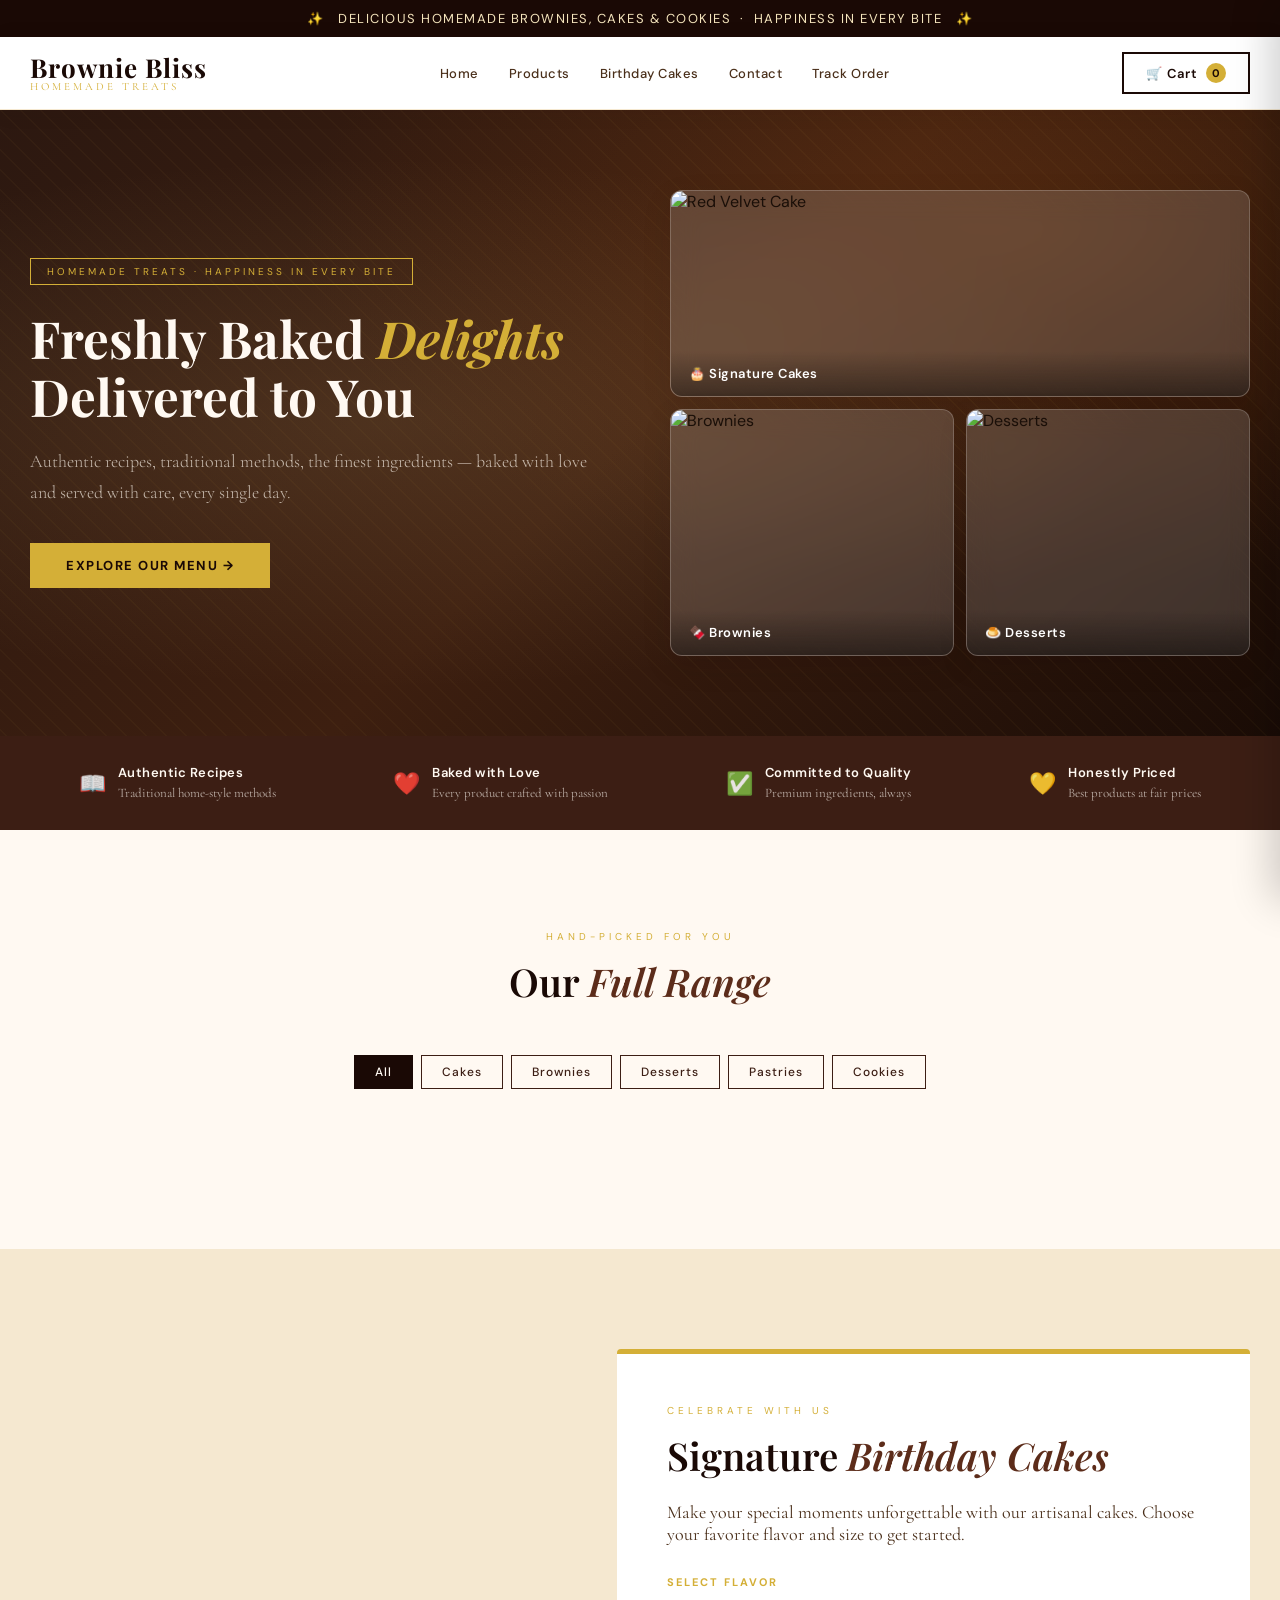
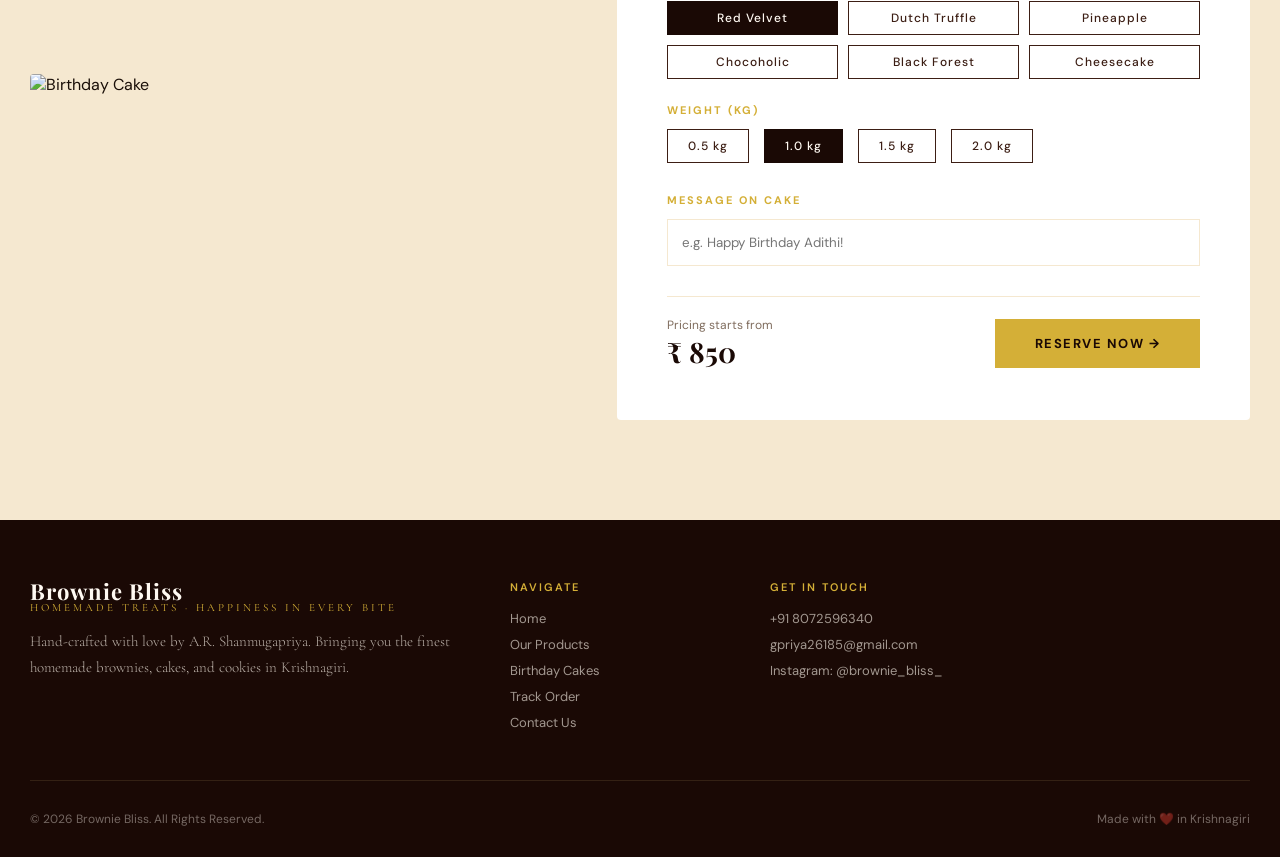
==== public/index.html @ 0cbf2a7b "Fixed the footer Contact Us navigation which now has proper feedback form" ====
<!DOCTYPE html>
<html lang="en">

<head>
  <meta charset="UTF-8">
  <meta name="viewport" content="width=device-width, initial-scale=1.0">
  <title>Brownie Bliss — Happiness in Every Bite</title>
  <link
    href="https://fonts.googleapis.com/css2?family=Playfair+Display:ital,wght@0,400;0,600;0,700;1,400&family=Cormorant+Garamond:wght@300;400;500&family=DM+Sans:wght@300;400;500&display=swap"
    rel="stylesheet">
  <link rel="stylesheet" href="style.css">
</head>

<body id="home">

  <!-- ANNOUNCEMENT -->
  <div class="announcement">✨ &nbsp; DELICIOUS HOMEMADE BROWNIES, CAKES & COOKIES &nbsp;·&nbsp; HAPPINESS IN EVERY
    BITE &nbsp; ✨</div>

  <!-- HEADER -->
  <header>
    <div class="header-inner">
      <a href="index.html" class="logo">
        <span class="logo-name">Brownie Bliss</span>
        <span class="logo-sub">Homemade Treats</span>
      </a>
      <nav>
        <a href="index.html#home">Home</a>
        <a href="index.html#products">Products</a>
        <a href="index.html#birthday">Birthday Cakes</a>
        <a href="index.html#contact">Contact</a>
        <a href="track.html">Track Order</a>
      </nav>
      <div class="header-actions">
        <button class="cart-btn" onclick="openCart()">
          🛒 Cart
          <span class="cart-count" id="cartBadge">0</span>
        </button>
      </div>
    </div>
  </header>

  <!-- HERO -->
  <section class="hero">
    <div class="hero-bg"></div>
    <div class="hero-pattern"></div>
    <div class="hero-content">
      <div class="hero-text">
        <span class="hero-badge">Homemade Treats · Happiness in every bite</span>
        <h1 class="hero-title">
          Freshly Baked <em>Delights</em><br>Delivered to You
        </h1>
        <p class="hero-desc">Authentic recipes, traditional methods, the finest ingredients — baked with love
          and served
          with care, every single day.</p>
        <a href="#products" class="hero-cta" style="text-decoration: none;">
          Explore Our Menu &rarr;
        </a>
      </div>
      <div class="hero-visual">
        <div class="hero-card">
          <img src="https://theobroma.in/cdn/shop/files/redvelvet-theo.jpg?v=1701321860" alt="Red Velvet Cake">
          <div class="hero-card-label">🎂 Signature Cakes</div>
        </div>
        <div class="hero-card">
          <img src="https://theobroma.in/cdn/shop/files/OverloadBrownie_400x400.jpg?v=1711183338" alt="Brownies">
          <div class="hero-card-label">🍫 Brownies</div>
        </div>
        <div class="hero-card">
          <img src="https://theobroma.in/cdn/shop/files/Delicacies-04.jpg?v=1681320427" alt="Desserts">
          <div class="hero-card-label">🍮 Desserts</div>
        </div>
      </div>
    </div>
  </section>

  <!-- VALUES STRIP -->
  <div class="values-strip" id="about">
    <div class="values-inner">
      <div class="value-item">
        <span class="value-icon">📖</span>
        <div class="value-text">
          <strong>Authentic Recipes</strong>
          <span>Traditional home-style methods</span>
        </div>
      </div>
      <div class="value-item">
        <span class="value-icon">❤️</span>
        <div class="value-text">
          <strong>Baked with Love</strong>
          <span>Every product crafted with passion</span>
        </div>
      </div>
      <div class="value-item">
        <span class="value-icon">✅</span>
        <div class="value-text">
          <strong>Committed to Quality</strong>
          <span>Premium ingredients, always</span>
        </div>
      </div>
      <div class="value-item">
        <span class="value-icon">💛</span>
        <div class="value-text">
          <strong>Honestly Priced</strong>
          <span>Best products at fair prices</span>
        </div>
      </div>
    </div>
  </div>



  <!-- PRODUCTS SECTION -->
  <section class="products-section" id="products" style="padding: 100px 30px; background: var(--cream);">
    <div class="products-inner">
      <div class="section-header">
        <span class="section-label">Hand-picked for you</span>
        <h2 class="section-title">Our <em>Full Range</em></h2>
      </div>

      <div class="filter-tabs" style="margin-bottom: 60px;">
        <button class="filter-tab active" onclick="filterProducts('all', this)">All</button>
        <button class="filter-tab" onclick="filterProducts('cakes', this)">Cakes</button>
        <button class="filter-tab" onclick="filterProducts('brownies', this)">Brownies</button>
        <button class="filter-tab" onclick="filterProducts('desserts', this)">Desserts</button>
        <button class="filter-tab" onclick="filterProducts('pastries', this)">Pastries</button>
        <button class="filter-tab" onclick="filterProducts('cookies', this)">Cookies</button>
      </div>

      <div class="products-grid" id="productsGrid"></div>
    </div>
  </section>

  <!-- BIRTHDAY CAKES SECTION -->
  <section class="birthday-section" id="birthday"
    style="padding: 100px 30px; background: var(--cream-dark); min-height: 80vh;">
    <div
      style="max-width: 1300px; margin: 0 auto; display: grid; grid-template-columns: 1fr 1.2fr; gap: 60px; align-items: center;">
      <div class="birthday-visual">
        <img id="birthdayCakeImg" src="https://theobroma.in/cdn/shop/files/redvelvet-theo.jpg?v=1701321860"
          alt="Birthday Cake"
          style="width: 100%; height: 550px; object-fit: cover; border-radius: 4px; box-shadow: var(--shadow);">
      </div>
      <div class="birthday-card"
        style="background: var(--white); padding: 50px; border-radius: 4px; box-shadow: var(--shadow); border-top: 5px solid var(--gold);">
        <span class="section-label">Celebrate with Us</span>
        <h2 class="section-title" style="margin-bottom: 20px;">Signature <em>Birthday Cakes</em></h2>
        <p
          style="margin-bottom: 30px; color: var(--text-mid); font-family: 'Cormorant Garamond', serif; font-size: 18px;">
          Make your special moments unforgettable with our artisanal cakes. Choose your favorite flavor and
          size to get
          started.
        </p>

        <div style="margin-bottom: 24px;">
          <label
            style="display: block; font-size: 11px; letter-spacing: 2px; text-transform: uppercase; color: var(--gold); margin-bottom: 12px; font-weight: 700;">Select
            Flavor</label>
          <div style="display: grid; grid-template-columns: repeat(3, 1fr); gap: 10px;">
            <button class="filter-tab active" onclick="updateBirthdayCake('Red Velvet')">Red Velvet</button>
            <button class="filter-tab" onclick="updateBirthdayCake('Dutch Truffle')">Dutch Truffle</button>
            <button class="filter-tab" onclick="updateBirthdayCake('Pineapple')">Pineapple</button>
            <button class="filter-tab" onclick="updateBirthdayCake('Chocoholic')">Chocoholic</button>
            <button class="filter-tab" onclick="updateBirthdayCake('Black Forest')">Black Forest</button>
            <button class="filter-tab" onclick="updateBirthdayCake('Cheesecake')">Cheesecake</button>
          </div>
        </div>

        <div style="margin-bottom: 30px;">
          <label
            style="display: block; font-size: 11px; letter-spacing: 2px; text-transform: uppercase; color: var(--gold); margin-bottom: 12px; font-weight: 700;">Weight
            (kg)</label>
          <div style="display: flex; gap: 15px;">
            <button class="filter-tab" onclick="setCakeWeight('0.5')">0.5 kg</button>
            <button class="filter-tab active" onclick="setCakeWeight('1.0')">1.0 kg</button>
            <button class="filter-tab" onclick="setCakeWeight('1.5')">1.5 kg</button>
            <button class="filter-tab" onclick="setCakeWeight('2.0')">2.0 kg</button>
          </div>
        </div>

        <div style="margin-bottom: 30px;">
          <label
            style="display: block; font-size: 11px; letter-spacing: 2px; text-transform: uppercase; color: var(--gold); margin-bottom: 12px; font-weight: 700;">Message
            on Cake</label>
          <input type="text" id="cakeMessage" placeholder="e.g. Happy Birthday Adithi!"
            style="width: 100%; padding: 14px; border: 1px solid var(--cream-dark); outline: none; font-family: 'DM Sans', sans-serif;">
        </div>

        <div
          style="display: flex; justify-content: space-between; align-items: center; padding-top: 20px; border-top: 1px solid var(--cream-dark);">
          <div>
            <span style="display: block; font-size: 12px; color: var(--text-mid); opacity: 0.7;">Pricing
              starts
              from</span>
            <span id="cakePrice"
              style="font-family: 'Playfair Display', serif; font-size: 28px; font-weight: 700; color: var(--brown-dark);">₹
              850</span>
          </div>
          <button class="hero-cta" style="padding: 16px 40px;" onclick="addBirthdayToCart()">
            Reserve Now &rarr;
          </button>
        </div>
      </div>
    </div>
  </section>

  <!-- FOOTER -->
  <footer id="contact">
    <div class="footer-inner">
      <div class="footer-top">
        <div class="footer-brand">
          <div class="logo">
            <span class="logo-name">Brownie Bliss</span>
            <span class="logo-sub">Homemade Treats · Happiness in every bite</span>
          </div>
          <p>Hand-crafted with love by A.R. Shanmugapriya. Bringing you the finest homemade brownies, cakes,
            and cookies in Krishnagiri.</p>
        </div>
        <div class="footer-col">
          <h4>Navigate</h4>
          <a href="#home">Home</a>
          <a href="#products">Our Products</a>
          <a href="#birthday">Birthday Cakes</a>
          <a href="track.html">Track Order</a>
          <a href="contact.html">Contact Us</a>
        </div>
        <div class="footer-col" style="display: none;">
          <h4>Information</h4>
          <a href="#">Privacy Policy</a>
          <a href="#">Refund Policy</a>
        </div>
        <div class="footer-col">
          <h4>Get In Touch</h4>
          <a href="tel:08072596340">+91 8072596340</a>
          <a href="mailto:gpriya26185@gmail.com">gpriya26185@gmail.com</a>
          <a href="https://instagram.com/brownie_bliss_" target="_blank" rel="noopener noreferrer">Instagram: @brownie_bliss_</a>
        </div>
      </div>
      <div class="footer-bottom">
        <span>© 2026 Brownie Bliss. All Rights Reserved.</span>
        <span>Made with ❤️ in Krishnagiri</span>
      </div>
    </div>
  </footer>

  <!-- SHARED COMPONENTS -->
  <div class="cart-overlay" id="cartOverlay" onclick="closeCart()"></div>
  <div class="cart-sidebar" id="cartSidebar">
    <div class="cart-header">
      <span class="cart-title">Your Cart 🛒</span>
      <button class="cart-close" onclick="closeCart()">✕</button>
    </div>
    <div class="cart-items" id="cartItems"></div>
    <div class="cart-footer" id="cartFooter" style="display:none">
      <div class="cart-total">
        <span class="cart-total-label">Total Amount</span>
        <span class="cart-total-amt" id="cartTotal">₹0</span>
      </div>
      <button class="whatsapp-btn" onclick="sendToWhatsApp()">
        Order via WhatsApp
      </button>
      <p class="whatsapp-note">You'll be redirected to WhatsApp to confirm your order</p>
    </div>
  </div>

  <!-- TOAST -->
  <div class="toast" id="toast"></div>

  <script src="script.js"></script>
</body>

</html>
---- public/style.css ----
html {
  scroll-behavior: smooth;
}

:root {
  --brown-dark: #1A0905;
  --brown-mid: #3C1E14;
  --brown-warm: #5C2C1A;
  --brand-red: #8B0000;
  --gold: #D4AF37;
  --gold-light: #F4E4BC;
  --cream: #FFF9F2;
  --cream-dark: #F5E8D0;
  --text-dark: #1a0f08;
  --text-mid: #4a2f1a;
  --white: #fff;
  --shadow-sm: 0 2px 4px rgba(26, 9, 5, 0.05);
  --shadow-md: 0 10px 30px rgba(26, 9, 5, 0.1);
  --shadow-lg: 0 20px 50px rgba(26, 9, 5, 0.15);
  --radius-sm: 4px;
  --radius-md: 12px;
  --radius-lg: 20px;
  --glass: rgba(255, 255, 255, 0.15);
  --glass-border: rgba(255, 255, 255, 0.2);
}

* {
  margin: 0;
  padding: 0;
  box-sizing: border-box;
}

body {
  background: var(--cream);
  color: var(--text-dark);
  font-family: 'DM Sans', sans-serif;
  overflow-x: hidden;
}

/* ANNOUNCEMENT BAR */
.announcement {
  background: var(--brown-dark);
  color: var(--gold-light);
  text-align: center;
  padding: 10px 20px;
  font-size: 13px;
  letter-spacing: 1.5px;
  font-family: 'DM Sans', sans-serif;
  font-weight: 400;
}

/* HEADER */
header {
  background: var(--white);
  border-bottom: 1px solid var(--cream-dark);
  position: sticky;
  top: 0;
  z-index: 1000;
  box-shadow: 0 2px 20px rgba(44, 24, 16, 0.08);
}

.header-inner {
  max-width: 1300px;
  margin: 0 auto;
  padding: 0 30px;
  display: flex;
  align-items: center;
  justify-content: space-between;
  height: 72px;
}

.logo {
  display: flex;
  flex-direction: column;
  line-height: 1;
}

.logo-name {
  font-family: 'Playfair Display', serif;
  font-size: 26px;
  font-weight: 700;
  color: var(--brown-dark);
  letter-spacing: 1px;
}

.logo-sub {
  font-family: 'Cormorant Garamond', serif;
  font-size: 11px;
  letter-spacing: 3px;
  color: var(--gold);
  text-transform: uppercase;
}

nav {
  display: flex;
  gap: 30px;
  align-items: center;
}

nav a {
  text-decoration: none;
  color: var(--text-mid);
  font-size: 13px;
  letter-spacing: 0.5px;
  font-weight: 500;
  transition: color 0.2s;
  position: relative;
}

nav a::after {
  content: '';
  position: absolute;
  bottom: -3px;
  left: 0;
  right: 0;
  height: 1px;
  background: var(--gold);
  transform: scaleX(0);
  transition: transform 0.25s;
}

nav a:hover::after {
  transform: scaleX(1);
}

nav a:hover {
  color: var(--brown-dark);
}

.header-actions {
  display: flex;
  gap: 16px;
  align-items: center;
}

.cart-btn {
  position: relative;
  background: none;
  border: 2px solid var(--brown-dark);
  color: var(--brown-dark);
  padding: 9px 22px;
  font-family: 'DM Sans', sans-serif;
  font-size: 13px;
  font-weight: 600;
  letter-spacing: 1px;
  cursor: pointer;
  transition: all 0.2s;
  border-radius: 0;
  display: flex;
  align-items: center;
  gap: 8px;
}

.cart-btn:hover {
  background: var(--brown-dark);
  color: var(--white);
}

.cart-count {
  background: var(--gold);
  color: var(--brown-dark);
  border-radius: 50%;
  width: 20px;
  height: 20px;
  font-size: 11px;
  font-weight: 700;
  display: flex;
  align-items: center;
  justify-content: center;
}

/* HERO */
.hero {
  background: var(--brown-dark);
  position: relative;
  overflow: hidden;
  min-height: 520px;
  display: flex;
  align-items: center;
}

.hero-bg {
  position: absolute;
  inset: 0;
  background:
    radial-gradient(ellipse at 30% 50%, rgba(201, 169, 110, 0.15) 0%, transparent 60%),
    radial-gradient(ellipse at 80% 20%, rgba(139, 69, 19, 0.3) 0%, transparent 50%),
    linear-gradient(135deg, #2C1810 0%, #3d1f10 50%, #1a0c06 100%);
}

.hero-pattern {
  position: absolute;
  inset: 0;
  opacity: 0.04;
  background-image: repeating-linear-gradient(45deg, var(--gold) 0, var(--gold) 1px, transparent 0, transparent 50%);
  background-size: 20px 20px;
}

.hero-content {
  position: relative;
  max-width: 1300px;
  margin: 0 auto;
  padding: 80px 30px;
  display: grid;
  grid-template-columns: 1fr 1fr;
  gap: 60px;
  align-items: center;
  width: 100%;
}

.hero-text {
  color: var(--white);
}

.hero-badge {
  display: inline-block;
  border: 1px solid var(--gold);
  color: var(--gold);
  font-size: 10px;
  letter-spacing: 3px;
  text-transform: uppercase;
  padding: 6px 16px;
  margin-bottom: 24px;
  font-family: 'DM Sans', sans-serif;
}

.hero-title {
  font-family: 'Playfair Display', serif;
  font-size: clamp(36px, 4vw, 56px);
  font-weight: 700;
  line-height: 1.15;
  color: var(--cream);
  margin-bottom: 20px;
}

.hero-title em {
  font-style: italic;
  color: var(--gold);
}

.hero-desc {
  font-family: 'Cormorant Garamond', serif;
  font-size: 18px;
  color: rgba(253, 246, 237, 0.7);
  line-height: 1.7;
  margin-bottom: 36px;
  font-weight: 300;
}

.hero-cta {
  display: inline-flex;
  align-items: center;
  gap: 12px;
  background: var(--gold);
  color: var(--brown-dark);
  padding: 14px 36px;
  text-decoration: none;
  font-size: 13px;
  font-weight: 700;
  letter-spacing: 1.5px;
  text-transform: uppercase;
  transition: all 0.25s;
  font-family: 'DM Sans', sans-serif;
  cursor: pointer;
  border: none;
}

.hero-cta:hover {
  background: var(--cream);
  transform: translateY(-2px);
  box-shadow: 0 8px 24px rgba(0, 0, 0, 0.3);
}

.hero-visual {
  display: grid;
  grid-template-columns: 1fr 1fr;
  gap: 12px;
}

.hero-card {
  background: var(--glass);
  backdrop-filter: blur(14px);
  -webkit-backdrop-filter: blur(14px);
  border: 1px solid var(--glass-border);
  border-radius: var(--radius-md);
  overflow: hidden;
  cursor: pointer;
  transition: all 0.4s cubic-bezier(0.165, 0.84, 0.44, 1);
  box-shadow: var(--shadow-md);
}

.hero-card:hover {
  transform: translateY(-8px) scale(1.02);
  box-shadow: var(--shadow-lg);
  border-color: rgba(212, 175, 55, 0.4);
}

.hero-card:first-child {
  grid-column: span 2;
}

.hero-card img {
  width: 100%;
  height: 200px;
  object-fit: cover;
  display: block;
}

.hero-card:first-child img {
  height: 160px;
}

.hero-card-label {
  padding: 14px 18px;
  font-family: 'DM Sans', sans-serif;
  font-size: 13px;
  font-weight: 600;
  color: #fff;
  letter-spacing: 0.5px;
  background: linear-gradient(to bottom, rgba(0, 0, 0, 0), rgba(0, 0, 0, 0.4));
}

/* VALUES STRIP */
.values-strip {
  background: var(--brown-mid);
  padding: 28px 30px;
}

.values-inner {
  max-width: 1300px;
  margin: 0 auto;
  display: flex;
  justify-content: space-around;
  flex-wrap: wrap;
  gap: 20px;
}

.value-item {
  display: flex;
  align-items: center;
  gap: 12px;
  color: var(--cream);
}

.value-icon {
  font-size: 22px;
  opacity: 0.9;
}

.value-text strong {
  display: block;
  font-size: 13px;
  font-weight: 600;
  letter-spacing: 0.5px;
  font-family: 'DM Sans', sans-serif;
}

.value-text span {
  font-size: 11px;
  opacity: 0.65;
  font-family: 'Cormorant Garamond', serif;
  font-size: 13px;
}

/* SECTION TITLES */
.section-header {
  text-align: center;
  margin-bottom: 48px;
}

.section-label {
  font-family: 'DM Sans', sans-serif;
  font-size: 10px;
  letter-spacing: 4px;
  color: var(--gold);
  text-transform: uppercase;
  margin-bottom: 12px;
  display: block;
}

.section-title {
  font-family: 'Playfair Display', serif;
  font-size: clamp(28px, 3vw, 40px);
  font-weight: 600;
  color: var(--brown-dark);
}

.section-title em {
  font-style: italic;
  color: var(--brown-warm);
}

/* CATEGORIES */
.categories-section {
  padding: 80px 30px;
  max-width: 1300px;
  margin: 0 auto;
}

.categories-grid {
  display: grid;
  grid-template-columns: repeat(4, 1fr);
  gap: 20px;
}

.cat-card {
  position: relative;
  overflow: hidden;
  cursor: pointer;
  border-radius: var(--radius-md);
  box-shadow: var(--shadow-md);
  aspect-ratio: 3/4;
  transition: all 0.4s ease;
}

.cat-card:hover {
  transform: translateY(-5px);
  box-shadow: var(--shadow-lg);
}

.cat-card img {
  width: 100%;
  height: 100%;
  object-fit: cover;
  transition: transform 0.4s ease;
  display: block;
}

.cat-card:hover img {
  transform: scale(1.07);
}

.cat-overlay {
  position: absolute;
  inset: 0;
  background: linear-gradient(to top, rgba(44, 24, 16, 0.85) 0%, rgba(44, 24, 16, 0.1) 60%, transparent 100%);
  display: flex;
  flex-direction: column;
  justify-content: flex-end;
  padding: 24px 20px;
  transition: background 0.3s;
}

.cat-card:hover .cat-overlay {
  background: linear-gradient(to top, rgba(44, 24, 16, 0.95) 0%, rgba(44, 24, 16, 0.3) 60%, transparent 100%);
}

.cat-name {
  font-family: 'Playfair Display', serif;
  font-size: 20px;
  font-weight: 600;
  color: var(--white);
  margin-bottom: 6px;
}

.cat-count {
  font-size: 12px;
  color: var(--gold-light);
  letter-spacing: 1px;
  font-family: 'DM Sans', sans-serif;
}

.cat-arrow {
  position: absolute;
  top: 16px;
  right: 16px;
  width: 32px;
  height: 32px;
  background: rgba(255, 255, 255, 0.1);
  border: 1px solid rgba(255, 255, 255, 0.3);
  border-radius: 50%;
  display: flex;
  align-items: center;
  justify-content: center;
  color: white;
  font-size: 14px;
  opacity: 0;
  transition: opacity 0.2s;
}

.cat-card:hover .cat-arrow {
  opacity: 1;
}

/* PRODUCTS SECTION */
.products-section {
  background: var(--cream-dark);
  padding: 80px 30px;
}

.products-inner {
  max-width: 1300px;
  margin: 0 auto;
}

/* FILTER TABS */
.filter-tabs {
  display: flex;
  gap: 8px;
  justify-content: center;
  margin-bottom: 40px;
  flex-wrap: wrap;
}

.filter-tab {
  padding: 8px 20px;
  border: 1px solid var(--brown-mid);
  background: none;
  color: var(--brown-mid);
  font-family: 'DM Sans', sans-serif;
  font-size: 12px;
  letter-spacing: 1px;
  cursor: pointer;
  transition: all 0.2s;
  font-weight: 500;
}

.filter-tab.active,
.filter-tab:hover {
  background: var(--brown-dark);
  color: var(--cream);
  border-color: var(--brown-dark);
}

.products-grid {
  display: grid;
  grid-template-columns: repeat(4, 1fr);
  gap: 24px;
}

.product-card {
  background: var(--white);
  border-radius: var(--radius-md);
  overflow: hidden;
  box-shadow: var(--shadow-sm);
  transition: all 0.4s cubic-bezier(0.165, 0.84, 0.44, 1);
  position: relative;
  border: 1px solid rgba(0, 0, 0, 0.03);
}

.product-card:hover {
  transform: translateY(-10px);
  box-shadow: var(--shadow-lg);
  border-color: rgba(0, 0, 0, 0.06);
}

.product-img-wrap {
  position: relative;
  overflow: hidden;
}

.product-img-wrap img {
  width: 100%;
  height: 220px;
  object-fit: cover;
  display: block;
  transition: transform 0.4s;
}

.product-card:hover .product-img-wrap img {
  transform: scale(1.05);
}

.bestseller-badge {
  position: absolute;
  top: 15px;
  left: 15px;
  background: var(--gold);
  color: var(--brown-dark);
  font-size: 10px;
  letter-spacing: 1px;
  text-transform: uppercase;
  padding: 5px 12px;
  font-weight: 700;
  font-family: 'DM Sans', sans-serif;
  border-radius: 30px;
  box-shadow: 0 4px 12px rgba(212, 175, 55, 0.4);
  z-index: 10;
}

.product-info {
  padding: 18px 18px 20px;
}

.product-category {
  font-size: 10px;
  letter-spacing: 2px;
  color: var(--gold);
  text-transform: uppercase;
  font-family: 'DM Sans', sans-serif;
  margin-bottom: 6px;
}

.product-name {
  font-family: 'Playfair Display', serif;
  font-size: 16px;
  font-weight: 600;
  color: var(--brown-dark);
  margin-bottom: 10px;
  line-height: 1.3;
}

.product-price {
  font-family: 'DM Sans', sans-serif;
  font-size: 18px;
  font-weight: 700;
  color: var(--brown-warm);
  margin-bottom: 14px;
}

.add-to-cart {
  width: 100%;
  padding: 14px;
  background: var(--brown-dark);
  color: var(--cream);
  border: none;
  font-family: 'DM Sans', sans-serif;
  font-size: 11px;
  letter-spacing: 2px;
  text-transform: uppercase;
  font-weight: 700;
  cursor: pointer;
  transition: all 0.3s;
  display: flex;
  align-items: center;
  justify-content: center;
  gap: 8px;
  border-radius: var(--radius-sm);
}

.add-to-cart:hover {
  background: var(--brown-mid);
  gap: 12px;
  letter-spacing: 2.5px;
}

.add-to-cart.added {
  background: #2d6a2d;
  color: white;
}

/* GIFTING BANNER */
.gifting-section {
  padding: 80px 30px;
  max-width: 1300px;
  margin: 0 auto;
  display: grid;
  grid-template-columns: 1fr 1fr;
  gap: 40px;
  align-items: center;
}

.gifting-text .section-header {
  text-align: left;
  margin-bottom: 24px;
}

.gifting-text p {
  font-family: 'Cormorant Garamond', serif;
  font-size: 18px;
  color: var(--text-mid);
  line-height: 1.8;
  margin-bottom: 30px;
  font-weight: 300;
}

.btn-outline {
  display: inline-block;
  padding: 12px 32px;
  border: 2px solid var(--brown-dark);
  color: var(--brown-dark);
  text-decoration: none;
  font-family: 'DM Sans', sans-serif;
  font-size: 12px;
  letter-spacing: 1.5px;
  text-transform: uppercase;
  font-weight: 600;
  transition: all 0.2s;
  cursor: pointer;
  background: none;
}

.btn-outline:hover {
  background: var(--brown-dark);
  color: var(--cream);
}

.gifting-img {
  border-radius: 2px;
  overflow: hidden;
  box-shadow: var(--shadow);
}

.gifting-img img {
  width: 100%;
  height: 400px;
  object-fit: cover;
  display: block;
}

/* FOOTER */
footer {
  background: var(--brown-dark);
  color: rgba(253, 246, 237, 0.7);
  padding: 60px 30px 30px;
}

.footer-inner {
  max-width: 1300px;
  margin: 0 auto;
}

.footer-top {
  display: grid;
  grid-template-columns: 2fr 1fr 1fr 1fr;
  gap: 40px;
  padding-bottom: 40px;
  border-bottom: 1px solid rgba(201, 169, 110, 0.15);
  margin-bottom: 30px;
}

.footer-brand .logo-name {
  color: var(--cream);
  font-size: 22px;
}

.footer-brand .logo-sub {
  color: var(--gold);
}

.footer-brand p {
  font-size: 13px;
  line-height: 1.7;
  margin-top: 16px;
  font-family: 'Cormorant Garamond', serif;
  font-size: 15px;
  font-weight: 300;
}

.footer-col h4 {
  font-family: 'DM Sans', sans-serif;
  font-size: 11px;
  letter-spacing: 2px;
  text-transform: uppercase;
  color: var(--gold);
  margin-bottom: 16px;
  font-weight: 600;
}

.footer-col a {
  display: block;
  color: rgba(253, 246, 237, 0.6);
  text-decoration: none;
  font-size: 13px;
  margin-bottom: 9px;
  transition: color 0.2s;
  font-family: 'DM Sans', sans-serif;
}

.footer-col a:hover {
  color: var(--gold-light);
}

.footer-bottom {
  display: flex;
  justify-content: space-between;
  align-items: center;
  font-size: 12px;
  color: rgba(253, 246, 237, 0.4);
  font-family: 'DM Sans', sans-serif;
}

html {
  scroll-behavior: smooth;
}

#contact:target {
  animation: contactHighlight 1s ease;
}

@keyframes contactHighlight {
  0% {
    box-shadow: 0 0 0 9999px rgba(201, 169, 110, 0.08);
  }

  100% {
    box-shadow: none;
  }
}

/* CART SIDEBAR */
.cart-overlay {
  position: fixed;
  inset: 0;
  background: rgba(0, 0, 0, 0.5);
  z-index: 2000;
  opacity: 0;
  pointer-events: none;
  transition: opacity 0.3s;
}

.cart-overlay.open {
  opacity: 1;
  pointer-events: all;
}

.cart-sidebar {
  position: fixed;
  top: 0;
  right: 0;
  bottom: 0;
  width: 400px;
  background: var(--white);
  z-index: 2001;
  transform: translateX(100%);
  transition: transform 0.35s cubic-bezier(0.4, 0, 0.2, 1);
  display: flex;
  flex-direction: column;
  box-shadow: -8px 0 40px rgba(0, 0, 0, 0.2);
}

.cart-sidebar.open {
  transform: translateX(0);
}

.cart-header {
  padding: 24px 24px 20px;
  border-bottom: 1px solid var(--cream-dark);
  display: flex;
  justify-content: space-between;
  align-items: center;
  background: var(--brown-dark);
  color: var(--cream);
}

.cart-title {
  font-family: 'Playfair Display', serif;
  font-size: 20px;
  font-weight: 600;
}

.cart-close {
  background: none;
  border: none;
  color: var(--cream);
  font-size: 24px;
  cursor: pointer;
  line-height: 1;
  padding: 4px;
  transition: color 0.2s;
}

.cart-close:hover {
  color: var(--gold);
}

.cart-items {
  flex: 1;
  overflow-y: auto;
  padding: 20px 24px;
}

.cart-empty {
  text-align: center;
  padding: 60px 20px;
  color: var(--text-mid);
  font-family: 'Cormorant Garamond', serif;
  font-size: 18px;
  opacity: 0.6;
}

.cart-empty-icon {
  font-size: 48px;
  margin-bottom: 16px;
  display: block;
}

.cart-item {
  display: grid;
  grid-template-columns: 70px 1fr auto;
  gap: 14px;
  align-items: center;
  padding: 14px 0;
  border-bottom: 1px solid var(--cream-dark);
  animation: slideIn 0.2s ease;
}

@keyframes slideIn {
  from {
    opacity: 0;
    transform: translateX(10px);
  }

  to {
    opacity: 1;
    transform: translateX(0);
  }
}

.cart-item img {
  width: 70px;
  height: 70px;
  object-fit: cover;
  border-radius: 2px;
}

.cart-item-name {
  font-family: 'Playfair Display', serif;
  font-size: 14px;
  font-weight: 600;
  color: var(--brown-dark);
  margin-bottom: 4px;
}

.cart-item-price {
  font-size: 13px;
  color: var(--brown-warm);
  font-weight: 600;
  font-family: 'DM Sans', sans-serif;
}

.cart-qty {
  display: flex;
  align-items: center;
  gap: 8px;
  margin-top: 8px;
}

.qty-btn {
  width: 26px;
  height: 26px;
  border: 1px solid var(--brown-mid);
  background: none;
  color: var(--brown-dark);
  cursor: pointer;
  font-size: 14px;
  display: flex;
  align-items: center;
  justify-content: center;
  transition: all 0.15s;
  font-family: 'DM Sans', sans-serif;
}

.qty-btn:hover {
  background: var(--brown-dark);
  color: white;
  border-color: var(--brown-dark);
}

.qty-num {
  font-size: 14px;
  font-weight: 600;
  min-width: 20px;
  text-align: center;
  font-family: 'DM Sans', sans-serif;
}

.cart-item-remove {
  background: none;
  border: none;
  color: #ccc;
  cursor: pointer;
  font-size: 16px;
  padding: 4px;
  transition: color 0.15s;
  align-self: flex-start;
}

.cart-item-remove:hover {
  color: #e53e3e;
}

.cart-footer {
  padding: 20px 24px 28px;
  border-top: 1px solid var(--cream-dark);
  background: var(--cream);
}

.cart-total {
  display: flex;
  justify-content: space-between;
  align-items: center;
  margin-bottom: 18px;
}

.cart-total-label {
  font-family: 'DM Sans', sans-serif;
  font-size: 13px;
  color: var(--text-mid);
  letter-spacing: 1px;
  text-transform: uppercase;
  font-weight: 600;
}

.cart-total-amt {
  font-family: 'Playfair Display', serif;
  font-size: 22px;
  font-weight: 700;
  color: var(--brown-dark);
}

.whatsapp-btn {
  width: 100%;
  padding: 16px;
  background: #25D366;
  color: white;
  border: none;
  font-family: 'DM Sans', sans-serif;
  font-size: 14px;
  font-weight: 700;
  letter-spacing: 1px;
  text-transform: uppercase;
  cursor: pointer;
  display: flex;
  align-items: center;
  justify-content: center;
  gap: 12px;
  transition: all 0.2s;
  border-radius: 2px;
  box-shadow: 0 4px 16px rgba(37, 211, 102, 0.3);
}

.whatsapp-btn:hover {
  background: #20b95a;
  transform: translateY(-1px);
  box-shadow: 0 6px 24px rgba(37, 211, 102, 0.4);
}

.whatsapp-icon {
  font-size: 20px;
}

.whatsapp-note {
  text-align: center;
  font-size: 11px;
  color: var(--text-mid);
  opacity: 0.6;
  margin-top: 10px;
  font-family: 'DM Sans', sans-serif;
}

/* TOAST */
.toast {
  position: fixed;
  bottom: 24px;
  right: 24px;
  background: var(--brown-dark);
  color: var(--cream);
  padding: 14px 20px;
  font-family: 'DM Sans', sans-serif;
  font-size: 13px;
  font-weight: 500;
  border-left: 3px solid var(--gold);
  z-index: 3000;
  transform: translateY(80px);
  opacity: 0;
  transition: all 0.3s cubic-bezier(0.4, 0, 0.2, 1);
  display: flex;
  align-items: center;
  gap: 10px;
  max-width: 300px;
  box-shadow: 0 4px 24px rgba(0, 0, 0, 0.2);
}

.toast.show {
  transform: translateY(0);
  opacity: 1;
}

/* WHATSAPP PHONE MODAL */
.phone-modal-overlay {
  position: fixed;
  inset: 0;
  background: rgba(0, 0, 0, 0.6);
  z-index: 3000;
  display: flex;
  align-items: center;
  justify-content: center;
  opacity: 0;
  pointer-events: none;
  transition: opacity 0.3s;
}

.phone-modal-overlay.open {
  opacity: 1;
  pointer-events: all;
}

.phone-modal {
  background: white;
  padding: 40px 36px;
  max-width: 420px;
  width: 90%;
  box-shadow: 0 20px 60px rgba(0, 0, 0, 0.3);
  transform: scale(0.9);
  transition: transform 0.3s;
}

.phone-modal-overlay.open .phone-modal {
  transform: scale(1);
}

.phone-modal h3 {
  font-family: 'Playfair Display', serif;
  font-size: 22px;
  color: var(--brown-dark);
  margin-bottom: 8px;
}

.phone-modal p {
  font-size: 14px;
  color: var(--text-mid);
  margin-bottom: 24px;
  font-family: 'Cormorant Garamond', serif;
  font-size: 16px;
}

.phone-input-wrap {
  display: flex;
  border: 2px solid var(--cream-dark);
  transition: border-color 0.2s;
  margin-bottom: 16px;
}

.phone-input-wrap:focus-within {
  border-color: var(--gold);
}

.phone-prefix {
  padding: 12px 14px;
  background: var(--cream-dark);
  color: var(--text-mid);
  font-family: 'DM Sans', sans-serif;
  font-size: 14px;
  font-weight: 600;
}

.phone-input {
  flex: 1;
  padding: 12px 14px;
  border: none;
  outline: none;
  font-family: 'DM Sans', sans-serif;
  font-size: 15px;
  color: var(--brown-dark);
  background: white;
}

.modal-actions {
  display: flex;
  gap: 12px;
}

.modal-cancel {
  flex: 1;
  padding: 12px;
  background: none;
  border: 1px solid var(--cream-dark);
  color: var(--text-mid);
  font-family: 'DM Sans', sans-serif;
  font-size: 13px;
  cursor: pointer;
  transition: all 0.2s;
}

.modal-cancel:hover {
  border-color: var(--brown-dark);
}

.modal-confirm {
  flex: 2;
  padding: 12px;
  background: #25D366;
  color: white;
  border: none;
  font-family: 'DM Sans', sans-serif;
  font-size: 13px;
  font-weight: 700;
  cursor: pointer;
  transition: all 0.2s;
  display: flex;
  align-items: center;
  justify-content: center;
  gap: 8px;
  letter-spacing: 0.5px;
}

.modal-confirm:hover {
  background: #20b95a;
}

/* RESPONSIVE */
@media (max-width: 1024px) {
  .hero-content {
    grid-template-columns: 1fr;
    gap: 40px;
    text-align: center;
  }

  .hero-text {
    display: flex;
    flex-direction: column;
    align-items: center;
  }

  .hero-visual {
    max-width: 600px;
    margin: 0 auto;
  }

  .admin-body {
    margin: 20px auto;
  }
}

@media (max-width: 900px) {
  .categories-grid {
    grid-template-columns: repeat(2, 1fr);
  }

  .products-grid {
    grid-template-columns: repeat(2, 1fr);
  }

  .footer-top {
    grid-template-columns: repeat(2, 1fr);
  }

  .gifting-section {
    grid-template-columns: 1fr;
    text-align: center;
  }

  .gifting-text .section-header {
    text-align: center;
  }

  nav {
    display: none;
  }

  .cart-sidebar {
    width: 100%;
  }

  .admin-nav .nav-links {
    display: none;
  }
}

@media (max-width: 600px) {
  .header-inner {
    padding: 0 15px;
  }

  .logo-name {
    font-size: 20px;
  }

  .hero-title {
    font-size: 32px;
  }

  .products-grid {
    grid-template-columns: 1fr;
    gap: 16px;
  }

  .categories-grid {
    grid-template-columns: 1fr;
  }

  .values-inner {
    justify-content: flex-start;
    overflow-x: auto;
    padding-bottom: 10px;
  }

  .value-item {
    flex-shrink: 0;
  }

  /* Admin Mobile Adjustments */
  .panel-head {
    flex-direction: column;
    align-items: flex-start;
  }

  .orders-filter {
    width: 100%;
    overflow-x: auto;
    display: flex;
    padding-bottom: 8px;
  }

  .of-btn {
    white-space: nowrap;
  }

  .orders-table {
    display: block;
    overflow-x: auto;
  }

  .stat-card {
    padding: 16px;
  }

  .stat-value {
    font-size: 24px;
  }

  .checkout-modal,
  .detail-modal,
  .receipt-modal {
    width: 95%;
    margin: 10px;
  }

  .detail-modal-body {
    padding: 15px;
  }

  .info-grid {
    grid-template-columns: 1fr;
  }
}

/* --- CHECKOUT MODAL --- */
.checkout-overlay {
  position: fixed;
  inset: 0;
  background: rgba(26, 9, 5, 0.4);
  backdrop-filter: blur(4px);
  -webkit-backdrop-filter: blur(4px);
  z-index: 3000;
  display: flex;
  align-items: center;
  justify-content: center;
  opacity: 0;
  pointer-events: none;
  transition: opacity 0.3s;
}

.checkout-overlay.open {
  opacity: 1;
  pointer-events: all;
}

.checkout-modal {
  background: var(--white);
  width: 90%;
  max-width: 480px;
  border-radius: 4px;
  overflow: hidden;
  box-shadow: 0 40px 100px rgba(0, 0, 0, 0.4);
  transform: translateY(20px);
  transition: transform 0.3s;
}

.checkout-overlay.open .checkout-modal {
  transform: translateY(0);
}

.checkout-head {
  padding: 24px 30px;
  border-bottom: 1px solid var(--cream-dark);
  display: flex;
  justify-content: space-between;
  align-items: center;
  background: #faf7f2;
}

.checkout-steps {
  display: flex;
  align-items: center;
  gap: 10px;
}

.step-indicator {
  width: 24px;
  height: 24px;
  border-radius: 50%;
  background: var(--cream-dark);
  color: var(--text-mid);
  font-size: 11px;
  font-weight: 700;
  display: flex;
  align-items: center;
  justify-content: center;
}

.step-indicator.active {
  background: var(--gold);
  color: var(--brown-dark);
}

.step-indicator.done {
  background: var(--brown-dark);
  color: var(--white);
}

.step-line {
  width: 20px;
  height: 2px;
  background: var(--cream-dark);
}

.checkout-close {
  background: none;
  border: none;
  font-size: 20px;
  cursor: pointer;
  color: var(--text-mid);
}

.checkout-body {
  padding: 36px 40px;
}

.checkout-title {
  font-family: 'Playfair Display', serif;
  font-size: 24px;
  color: var(--brown-dark);
  margin-bottom: 8px;
}

.checkout-subtitle {
  font-size: 14px;
  color: var(--text-mid);
  opacity: 0.7;
  margin-bottom: 28px;
}

.form-group {
  margin-bottom: 20px;
}

.form-group label {
  display: block;
  font-size: 11px;
  text-transform: uppercase;
  color: var(--gold);
  letter-spacing: 1px;
  margin-bottom: 8px;
  font-weight: 700;
}

.form-group input,
.form-group textarea {
  width: 100%;
  padding: 12px 16px;
  border: 1px solid var(--cream-dark);
  border-radius: 2px;
  font-family: 'DM Sans', sans-serif;
  font-size: 14px;
  outline: none;
  transition: border-color 0.2s;
}

.form-group input:focus,
.form-group textarea:focus {
  border-color: var(--gold);
}

.phone-input-group {
  display: flex;
  border: 1px solid var(--cream-dark);
}

.phone-input-group .prefix {
  padding: 12px 14px;
  background: #fdf6ed;
  font-size: 14px;
  font-weight: 700;
  color: var(--brown-mid);
}

.phone-input-group input {
  border: none;
}

.otp-container {
  display: flex;
  gap: 10px;
  margin-bottom: 24px;
}

.otp-box {
  width: 100%;
  aspect-ratio: 1;
  text-align: center;
  font-size: 24px;
  font-weight: 700;
  border: 1px solid var(--cream-dark);
  outline: none;
  border-radius: 4px;
}

.otp-box:focus {
  border-color: var(--gold);
  background: #fffcf8;
}

.hidden {
  display: none;
}

.text-link {
  background: none;
  border: none;
  color: var(--gold);
  font-size: 13px;
  text-decoration: underline;
  cursor: pointer;
  margin-top: 20px;
  display: block;
  width: 100%;
}

.confirm-summary {
  background: #faf7f2;
  padding: 24px;
  border-radius: 4px;
  margin-bottom: 28px;
}

.confirm-section {
  margin-bottom: 20px;
}

.confirm-section label {
  display: block;
  font-size: 10px;
  text-transform: uppercase;
  color: var(--gold);
  letter-spacing: 1.5px;
  margin-bottom: 8px;
  font-weight: 700;
}

.confirm-row {
  display: flex;
  justify-content: space-between;
  font-size: 13px;
  margin-bottom: 6px;
}

.confirm-total {
  margin-top: 15px;
  padding-top: 15px;
  border-top: 1px solid var(--cream-dark);
  display: flex;
  justify-content: space-between;
  align-items: center;
}

.confirm-total strong {
  font-size: 20px;
  color: var(--brown-dark);
  font-family: 'Playfair Display', serif;
}

.demo-note {
  background: #fdf6ed;
  border: 1px solid var(--gold);
  padding: 10px;
  font-size: 12px;
  text-align: center;
  color: var(--brown-dark);
}


/* --- ADMIN PANEL STYLES --- */
.admin-page {
  background: #fdfbf8;
}

.admin-nav {
  background: var(--brown-dark);
  padding: 15px 30px;
  display: flex;
  justify-content: space-between;
  align-items: center;
  color: var(--white);
  box-shadow: 0 4px 20px rgba(0, 0, 0, 0.2);
  position: sticky;
  top: 0;
  z-index: 1000;
}

.admin-badge {
  background: var(--gold);
  color: var(--brown-dark);
  padding: 4px 10px;
  font-size: 10px;
  font-weight: 700;
  letter-spacing: 1.5px;
  border-radius: 2px;
}

.admin-body {
  max-width: 1400px;
  margin: 40px auto;
  padding: 0 30px;
}

/* STATS */
.stats-grid {
  display: grid;
  grid-template-columns: repeat(auto-fit, minmax(240px, 1fr));
  gap: 20px;
  margin-bottom: 40px;
}

.stat-card {
  background: var(--white);
  padding: 24px;
  border-radius: 4px;
  box-shadow: 0 2px 12px rgba(44, 24, 16, 0.05);
  border-bottom: 3px solid var(--cream-dark);
}

.stat-label {
  font-size: 12px;
  text-transform: uppercase;
  letter-spacing: 1px;
  color: var(--text-mid);
  opacity: 0.7;
  display: flex;
  justify-content: space-between;
  align-items: center;
  margin-bottom: 12px;
  font-weight: 600;
}

.stat-value {
  font-family: 'Playfair Display', serif;
  font-size: 32px;
  font-weight: 700;
  color: var(--brown-dark);
}

/* ORDERS TABLE */
.orders-panel {
  background: var(--white);
  border-radius: 4px;
  box-shadow: 0 4px 24px rgba(44, 24, 16, 0.08);
  overflow: hidden;
}

.panel-head {
  padding: 30px;
  border-bottom: 1px solid var(--cream-dark);
  display: flex;
  justify-content: space-between;
  align-items: center;
  flex-wrap: wrap;
  gap: 20px;
}

.panel-head h2 {
  font-family: 'Playfair Display', serif;
  color: var(--brown-dark);
}

.of-btn {
  padding: 8px 16px;
  border: 1px solid var(--cream-dark);
  background: none;
  font-family: 'DM Sans', sans-serif;
  font-size: 12px;
  cursor: pointer;
  transition: all 0.2s;
  color: var(--text-mid);
}

.of-btn.active {
  background: var(--brown-dark);
  color: var(--white);
  border-color: var(--brown-dark);
}

.orders-table {
  width: 100%;
  border-collapse: collapse;
  font-family: 'DM Sans', sans-serif;
}

.orders-table th {
  background: #faf7f2;
  text-align: left;
  padding: 16px 20px;
  font-size: 11px;
  text-transform: uppercase;
  letter-spacing: 1px;
  color: var(--gold);
  border-bottom: 1px solid var(--cream-dark);
}

.orders-table td {
  padding: 18px 20px;
  border-bottom: 1px solid #f9f5ef;
  font-size: 14px;
  color: var(--text-dark);
}

.order-id {
  font-weight: 700;
  color: var(--brown-mid);
  font-family: monospace;
  background: #f5f0e8;
  padding: 4px 8px;
  border-radius: 4px;
}

.customer-name {
  font-weight: 600;
  margin-bottom: 2px;
}

.customer-phone {
  font-size: 12px;
  opacity: 0.6;
}

.status-pill {
  padding: 4px 10px;
  border-radius: 20px;
  font-size: 11px;
  font-weight: 700;
  text-transform: uppercase;
}

.pay-paid {
  background: #e6fcf5;
  color: #0ca678;
}

.pay-unpaid {
  background: #fff5f5;
  color: #fa5252;
}

.status-select {
  padding: 6px 12px;
  border-radius: 4px;
  border: 1px solid var(--cream-dark);
  font-family: 'DM Sans', sans-serif;
  background: white;
  outline: none;
}

.action-row {
  display: flex;
  gap: 8px;
}

.btn-confirm {
  background: #25D366;
  color: white;
  border: none;
  padding: 6px 12px;
  border-radius: 4px;
  font-size: 12px;
  font-weight: 600;
  cursor: pointer;
}

.btn-view {
  background: var(--brown-mid);
  color: white;
  border: none;
  padding: 6px 12px;
  border-radius: 4px;
  font-size: 12px;
  font-weight: 600;
  cursor: pointer;
}

/* MODALS */
.detail-modal-overlay {
  position: fixed;
  inset: 0;
  background: rgba(26, 9, 5, 0.8);
  backdrop-filter: blur(4px);
  z-index: 2000;
  display: flex;
  align-items: center;
  justify-content: center;
  opacity: 0;
  pointer-events: none;
  transition: opacity 0.3s;
}

.detail-modal-overlay.open {
  opacity: 1;
  pointer-events: all;
}

.detail-modal {
  background: white;
  width: 90%;
  max-width: 650px;
  border-radius: 4px;
  overflow: hidden;
  box-shadow: 0 40px 100px rgba(0, 0, 0, 0.4);
  transform: translateY(20px);
  transition: transform 0.3s;
}

.detail-modal-overlay.open .detail-modal {
  transform: translateY(0);
}

.detail-modal-head {
  padding: 24px 30px;
  background: #faf7f2;
  border-bottom: 1px solid var(--cream-dark);
  display: flex;
  justify-content: space-between;
  align-items: center;
}

.detail-modal-body {
  padding: 30px;
  max-height: 70vh;
  overflow-y: auto;
}

.detail-modal-foot {
  padding: 24px 30px;
  border-top: 1px solid var(--cream-dark);
  background: #faf7f2;
}

.info-grid {
  display: grid;
  grid-template-columns: 1fr 1fr;
  gap: 24px;
  margin-bottom: 30px;
}

.info-item label {
  display: block;
  font-size: 11px;
  text-transform: uppercase;
  color: var(--gold);
  letter-spacing: 1px;
  margin-bottom: 6px;
  font-weight: 700;
}

.info-item span {
  font-family: 'DM Sans', sans-serif;
  font-size: 15px;
  color: var(--brown-dark);
}

.items-list h4 {
  font-family: 'Playfair Display', serif;
  margin-bottom: 16px;
  border-bottom: 1px solid var(--cream-dark);
  padding-bottom: 8px;
}

.item-row {
  display: flex;
  justify-content: space-between;
  padding: 10px 0;
  font-size: 14px;
  border-bottom: 1px dashed #eee;
}

.items-total {
  margin-top: 20px;
  padding-top: 15px;
  border-top: 2px solid var(--brown-dark);
  display: flex;
  justify-content: space-between;
  font-weight: 700;
  font-size: 18px;
  color: var(--brown-dark);
}

/* RECEIPT SPECIFIC */
.receipt-container {
  padding: 20px;
  background: white;
  border: 1px solid #eee;
  font-family: 'DM Sans', sans-serif;
}

.receipt-head {
  text-align: center;
  margin-bottom: 30px;
}

.receipt-head h2 {
  font-family: 'Playfair Display', serif;
  font-size: 28px;
  color: var(--brown-dark);
}

.receipt-row {
  display: flex;
  justify-content: space-between;
  margin-bottom: 8px;
  font-size: 13px;
}

.receipt-divider {
  margin: 15px 0;
  border: none;
  border-top: 1px dashed #ccc;
}

.receipt-row.total {
  margin-top: 15px;
  font-size: 16px;
  font-weight: 700;
}

.receipt-stamp {
  display: inline-block;
  border: 4px solid #198754;
  color: #198754;
  padding: 5px 15px;
  font-weight: 900;
  transform: rotate(-15deg);
  opacity: 0.6;
  border-radius: 8px;
}

.receipt-foot {
  margin-top: 30px;
  text-align: center;
  font-size: 12px;
  color: #888;
  line-height: 1.6;
}

@media print {
  .no-print {
    display: none !important;
  }

  body {
    background: white;
    padding: 0;
  }

  .receipt-container {
    border: none;
    padding: 0;
  }
}

/* ADMIN SIDEBAR */
.sidebar-overlay {
  position: fixed;
  inset: 0;
  background: rgba(0, 0, 0, 0.6);
  z-index: 2000;
  opacity: 0;
  pointer-events: none;
  transition: opacity 0.3s;
}

.sidebar-overlay.open {
  opacity: 1;
  pointer-events: all;
}

.admin-sidebar {
  position: fixed;
  top: 0;
  left: -280px;
  bottom: 0;
  width: 280px;
  background: var(--brown-dark);
  z-index: 2001;
  display: flex;
  flex-direction: column;
  transition: transform 0.3s cubic-bezier(0.4, 0, 0.2, 1);
  box-shadow: 10px 0 30px rgba(0, 0, 0, 0.3);
}

.admin-sidebar.open {
  transform: translateX(280px);
}

.sidebar-header {
  padding: 24px;
  display: flex;
  justify-content: space-between;
  align-items: center;
  border-bottom: 1px solid rgba(255, 255, 255, 0.1);
}

.sidebar-links {
  flex: 1;
  padding: 24px 0;
  display: flex;
  flex-direction: column;
}

.sidebar-nav-btn {
  background: none;
  border: none;
  color: rgba(253, 246, 237, 0.7);
  font-size: 14px;
  cursor: pointer;
  font-family: 'DM Sans', sans-serif;
  font-weight: 600;
  padding: 16px 24px;
  text-align: left;
  transition: all 0.2s;
  display: block;
  width: 100%;
}

.sidebar-nav-btn:hover {
  background: rgba(255, 255, 255, 0.05);
  color: white;
}

.sidebar-nav-btn.active {
  color: var(--gold);
  background: rgba(212, 175, 55, 0.1);
  border-left: 4px solid var(--gold);
  padding-left: 20px;
}

.sidebar-footer {
  padding: 24px;
  border-top: 1px solid rgba(255, 255, 255, 0.1);
}

/* TRACK ORDER SPECIFIC */
.track-page-body {
  font-family: 'DM Sans', sans-serif;
  background: var(--cream);
  min-height: 100vh;
  display: flex;
  flex-direction: column;
}

.track-content-wrapper {
  flex: 1;
  display: flex;
  align-items: center;
  justify-content: center;
  padding: 60px 20px;
}

.track-container {
  width: 100%;
  max-width: 600px;
  background: var(--white);
  padding: 50px;
  border-radius: var(--radius-md);
  box-shadow: var(--shadow-lg);
  border-top: 5px solid var(--gold);
}

.track-container h2 {
  font-family: 'Playfair Display', serif;
  font-size: 32px;
  color: var(--brown-dark);
  margin-bottom: 10px;
  text-align: center;
}

.track-subtitle {
  color: var(--text-mid);
  margin-bottom: 30px;
  text-align: center;
  font-family: 'Cormorant Garamond', serif;
  font-size: 18px;
}

.track-input-group {
  display: flex;
  gap: 10px;
  margin-bottom: 30px;
}

.track-container input {
  flex: 1;
  padding: 15px 20px;
  border: 1px solid var(--cream-dark);
  border-radius: var(--radius-sm);
  font-size: 16px;
  font-family: 'DM Sans', sans-serif;
  outline: none;
  background: var(--cream);
  color: var(--brown-dark);
}

.track-container input:focus {
  border-color: var(--gold);
  background: var(--white);
}

.track-container button {
  padding: 15px 30px;
  background: var(--brown-dark);
  color: var(--white);
  border: none;
  border-radius: var(--radius-sm);
  cursor: pointer;
  font-size: 14px;
  font-weight: 700;
  letter-spacing: 1px;
  text-transform: uppercase;
  font-family: 'DM Sans', sans-serif;
  transition: all 0.3s;
}

.track-container button:hover {
  background: var(--brown-warm);
  transform: translateY(-2px);
  box-shadow: 0 4px 12px rgba(0, 0, 0, 0.15);
}

#result {
  margin-top: 20px;
  display: none;
  background: var(--cream);
  padding: 30px;
  border-radius: var(--radius-sm);
  border: 1px solid var(--cream-dark);
}

#result h3 {
  font-family: 'Playfair Display', serif;
  color: var(--brown-dark);
  font-size: 24px;
  margin-bottom: 20px;
  border-bottom: 1px solid var(--cream-dark);
  padding-bottom: 10px;
}

.result-row {
  display: flex;
  margin-bottom: 12px;
  font-size: 15px;
  align-items: center;
}

.result-row strong {
  width: 90px;
  color: var(--gold);
  text-transform: uppercase;
  font-size: 11px;
  letter-spacing: 1px;
  font-weight: 700;
}

.status-badge {
  display: inline-block;
  padding: 6px 14px;
  border-radius: 30px;
  font-weight: 700;
  font-size: 11px;
  letter-spacing: 1px;
  text-transform: uppercase;
}

.status-pending {
  background: #ffe0b2;
  color: #e65100;
}

.status-confirmed {
  background: #c8e6c9;
  color: #2e7d32;
}

.status-delivered {
  background: #bbdefb;
  color: #1565c0;
}

#result h4 {
  font-family: 'DM Sans', sans-serif;
  color: var(--gold);
  font-size: 11px;
  letter-spacing: 1px;
  text-transform: uppercase;
  margin: 25px 0 15px;
  font-weight: 700;
}

.item-list {
  list-style: none;
  padding: 0;
  margin: 0 0 20px;
  background: var(--white);
  border-radius: var(--radius-sm);
  border: 1px solid var(--cream-dark);
}

.item-list li {
  padding: 12px 15px;
  border-bottom: 1px solid var(--cream-dark);
  font-size: 14px;
}

.item-list li:last-child {
  border-bottom: none;
}

/* Receipt Table Structure */
.receipt-table {
  width: 100%;
  border-collapse: collapse;
  margin-top: 10px;
}

.receipt-table td {
  padding: 8px 0;
  border-bottom: 1px dashed var(--cream-dark);
}

.receipt-table .text-right {
  text-align: right;
}

.track-item-price {
  font-weight: 600;
  color: var(--brown-warm);
}

.result-total td {
  font-family: 'Playfair Display', serif;
  font-size: 22px;
  font-weight: 700;
  color: var(--brown-dark);
  border-bottom: none;
  border-top: 2px solid var(--brown-dark);
  padding-top: 15px;
}

/* Header standardisation */
a.logo {
  text-decoration: none;
}


/* Toast Track Link */
.toast-track-link {
  text-decoration: underline;
  font-weight: bold;
  color: inherit;
  margin-left: 10px;
}

/* Track Error Message */
.track-error {
  display: none;
  background: #fdeaea;
  color: #d32f2f;
  padding: 15px;
  border-radius: var(--radius-sm);
  border: 1px solid #ffcdd2;
  margin-top: -15px;
  margin-bottom: 20px;
  text-align: center;
  font-size: 14px;
  font-weight: 500;
}
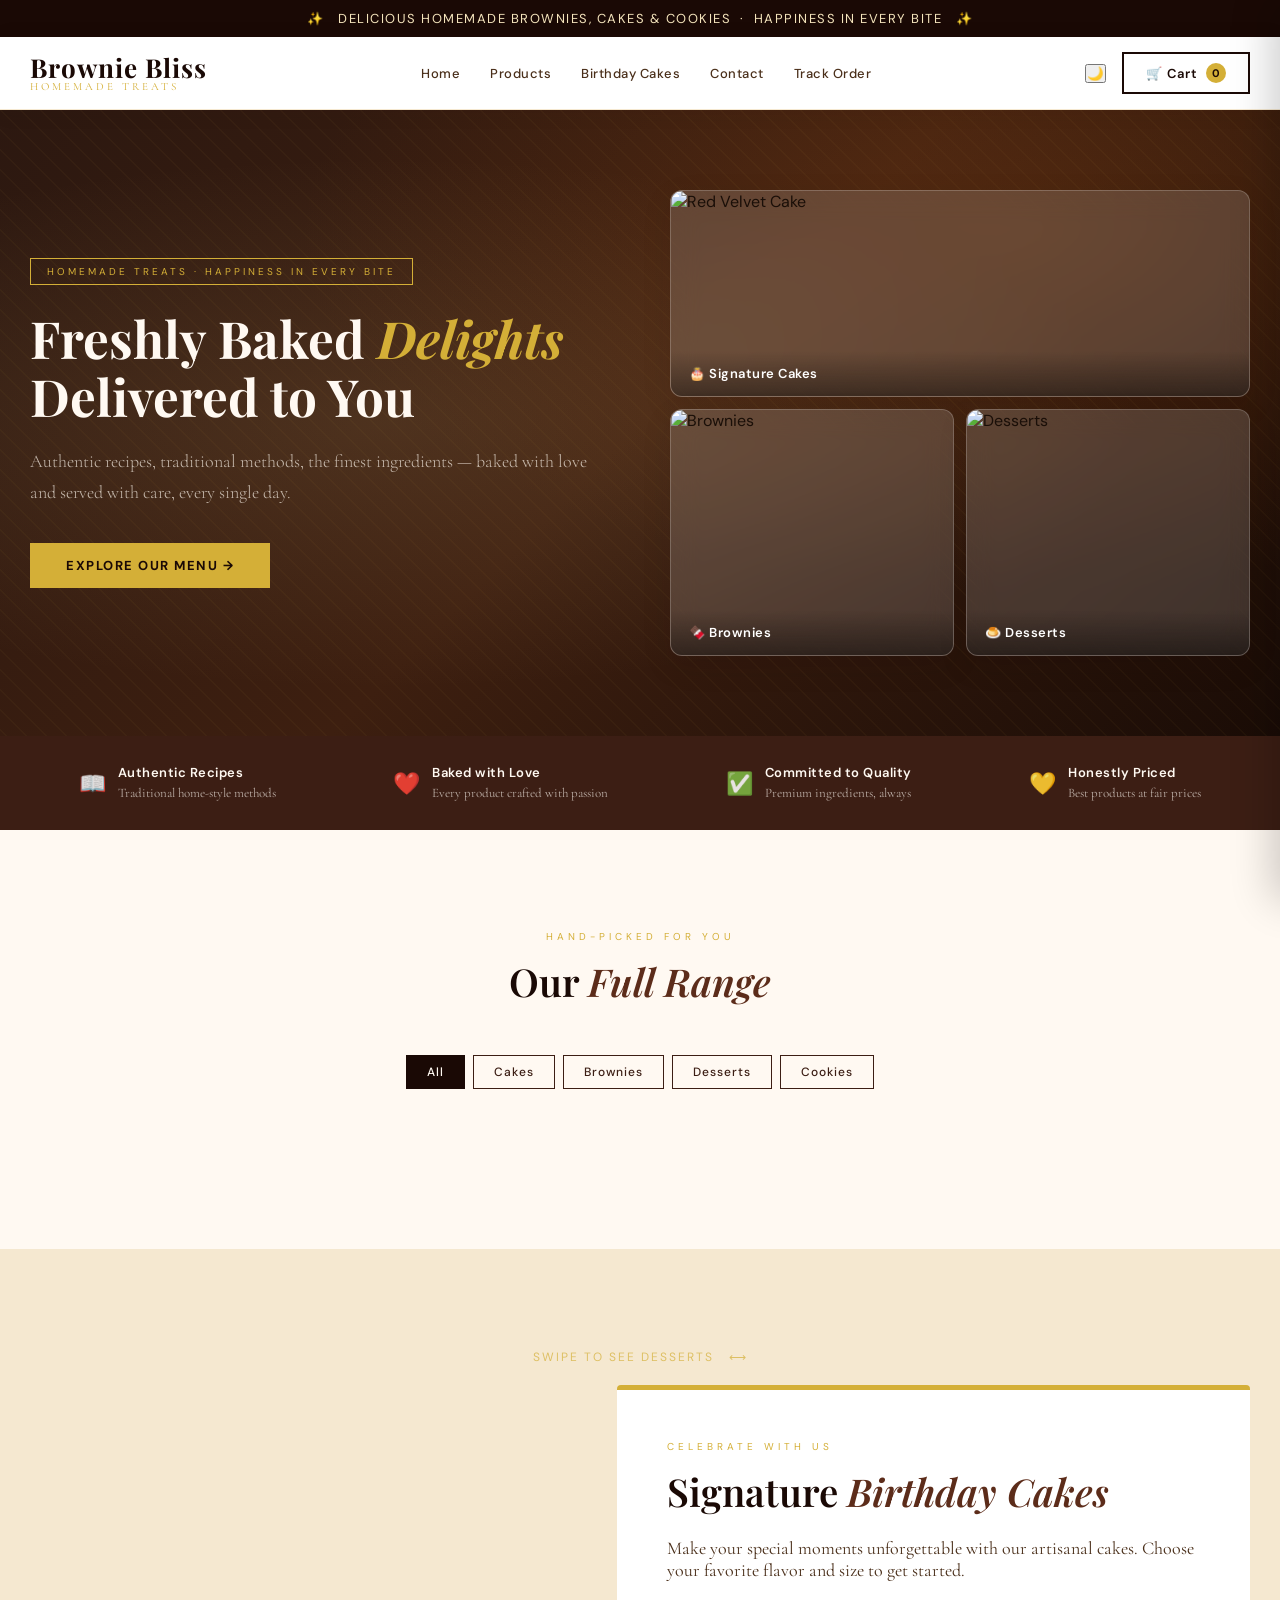
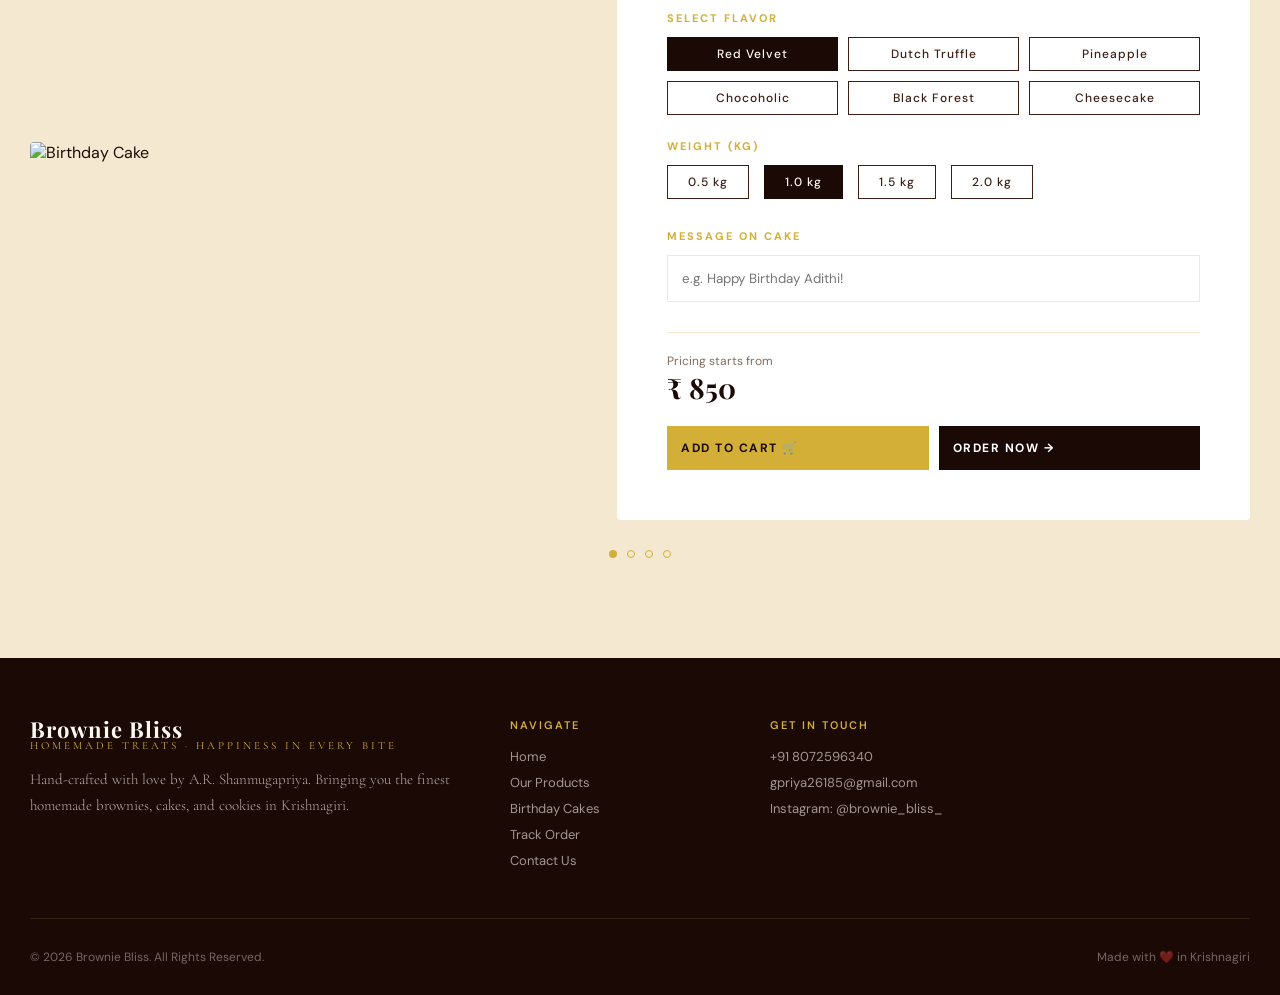
==== commit 7e47dab2: "added cookie card" ====
--- a/public/index.html
+++ b/public/index.html
@@ -9,6 +9,15 @@
     href="https://fonts.googleapis.com/css2?family=Playfair+Display:ital,wght@0,400;0,600;0,700;1,400&family=Cormorant+Garamond:wght@300;400;500&family=DM+Sans:wght@300;400;500&display=swap"
     rel="stylesheet">
   <link rel="stylesheet" href="style.css">
+  <!-- Theme init: sets dark class synchronously before first paint (no flash) -->
+  <script>
+    (function () {
+      try {
+        var t = localStorage.getItem('bb_theme') || 'light';
+        if (t === 'dark') document.documentElement.classList.add('dark');
+      } catch (_) {}
+    })();
+  </script>
 </head>
 
 <body id="home">
@@ -32,6 +41,10 @@
         <a href="track.html">Track Order</a>
       </nav>
       <div class="header-actions">
+        <button id="themeToggleBtn" class="theme-toggle-btn" onclick="toggleTheme()"
+          aria-label="Toggle dark mode" title="Toggle dark mode">
+          <span id="themeIcon">🌙</span>
+        </button>
         <button class="cart-btn" onclick="openCart()">
           🛒 Cart
           <span class="cart-count" id="cartBadge">0</span>
@@ -123,7 +136,6 @@
         <button class="filter-tab" onclick="filterProducts('cakes', this)">Cakes</button>
         <button class="filter-tab" onclick="filterProducts('brownies', this)">Brownies</button>
         <button class="filter-tab" onclick="filterProducts('desserts', this)">Desserts</button>
-        <button class="filter-tab" onclick="filterProducts('pastries', this)">Pastries</button>
         <button class="filter-tab" onclick="filterProducts('cookies', this)">Cookies</button>
       </div>
 
@@ -131,77 +143,339 @@
     </div>
   </section>
 
-  <!-- BIRTHDAY CAKES SECTION -->
+  <!-- BIRTHDAY & DESSERT SLIDER SECTION -->
   <section class="birthday-section" id="birthday"
-    style="padding: 100px 30px; background: var(--cream-dark); min-height: 80vh;">
-    <div
-      style="max-width: 1300px; margin: 0 auto; display: grid; grid-template-columns: 1fr 1.2fr; gap: 60px; align-items: center;">
-      <div class="birthday-visual">
-        <img id="birthdayCakeImg" src="https://theobroma.in/cdn/shop/files/redvelvet-theo.jpg?v=1701321860"
-          alt="Birthday Cake"
-          style="width: 100%; height: 550px; object-fit: cover; border-radius: 4px; box-shadow: var(--shadow);">
-      </div>
-      <div class="birthday-card"
-        style="background: var(--white); padding: 50px; border-radius: 4px; box-shadow: var(--shadow); border-top: 5px solid var(--gold);">
-        <span class="section-label">Celebrate with Us</span>
-        <h2 class="section-title" style="margin-bottom: 20px;">Signature <em>Birthday Cakes</em></h2>
-        <p
-          style="margin-bottom: 30px; color: var(--text-mid); font-family: 'Cormorant Garamond', serif; font-size: 18px;">
-          Make your special moments unforgettable with our artisanal cakes. Choose your favorite flavor and
-          size to get
-          started.
-        </p>
-
-        <div style="margin-bottom: 24px;">
-          <label
-            style="display: block; font-size: 11px; letter-spacing: 2px; text-transform: uppercase; color: var(--gold); margin-bottom: 12px; font-weight: 700;">Select
-            Flavor</label>
-          <div style="display: grid; grid-template-columns: repeat(3, 1fr); gap: 10px;">
-            <button class="filter-tab active" onclick="updateBirthdayCake('Red Velvet')">Red Velvet</button>
-            <button class="filter-tab" onclick="updateBirthdayCake('Dutch Truffle')">Dutch Truffle</button>
-            <button class="filter-tab" onclick="updateBirthdayCake('Pineapple')">Pineapple</button>
-            <button class="filter-tab" onclick="updateBirthdayCake('Chocoholic')">Chocoholic</button>
-            <button class="filter-tab" onclick="updateBirthdayCake('Black Forest')">Black Forest</button>
-            <button class="filter-tab" onclick="updateBirthdayCake('Cheesecake')">Cheesecake</button>
-          </div>
-        </div>
-
-        <div style="margin-bottom: 30px;">
-          <label
-            style="display: block; font-size: 11px; letter-spacing: 2px; text-transform: uppercase; color: var(--gold); margin-bottom: 12px; font-weight: 700;">Weight
-            (kg)</label>
-          <div style="display: flex; gap: 15px;">
-            <button class="filter-tab" onclick="setCakeWeight('0.5')">0.5 kg</button>
-            <button class="filter-tab active" onclick="setCakeWeight('1.0')">1.0 kg</button>
-            <button class="filter-tab" onclick="setCakeWeight('1.5')">1.5 kg</button>
-            <button class="filter-tab" onclick="setCakeWeight('2.0')">2.0 kg</button>
-          </div>
-        </div>
-
-        <div style="margin-bottom: 30px;">
-          <label
-            style="display: block; font-size: 11px; letter-spacing: 2px; text-transform: uppercase; color: var(--gold); margin-bottom: 12px; font-weight: 700;">Message
-            on Cake</label>
-          <input type="text" id="cakeMessage" placeholder="e.g. Happy Birthday Adithi!"
-            style="width: 100%; padding: 14px; border: 1px solid var(--cream-dark); outline: none; font-family: 'DM Sans', sans-serif;">
-        </div>
-
-        <div
-          style="display: flex; justify-content: space-between; align-items: center; padding-top: 20px; border-top: 1px solid var(--cream-dark);">
-          <div>
-            <span style="display: block; font-size: 12px; color: var(--text-mid); opacity: 0.7;">Pricing
-              starts
-              from</span>
-            <span id="cakePrice"
-              style="font-family: 'Playfair Display', serif; font-size: 28px; font-weight: 700; color: var(--brown-dark);">₹
-              850</span>
-          </div>
-          <button class="hero-cta" style="padding: 16px 40px;" onclick="addBirthdayToCart()">
-            Reserve Now &rarr;
-          </button>
-        </div>
-      </div>
-    </div>
+    style="padding: 100px 0; background: var(--cream-dark); min-height: 80vh; overflow: hidden;">
+    
+    <!-- Slider Hint -->
+    <div style="text-align: center; margin-bottom: 20px; font-size: 12px; color: var(--gold); letter-spacing: 2px; text-transform: uppercase; opacity: 0.7;">
+      Swipe to see Desserts &nbsp; ⟷
+    </div>
+
+    <div class="birthday-slider" style="display: flex; overflow-x: auto; scroll-snap-type: x mandatory; -webkit-overflow-scrolling: touch; scroll-behavior: smooth;">
+      
+      <!-- SLIDE 1: BIRTHDAY CAKES -->
+      <div class="bday-slide" style="flex: 0 0 100%; scroll-snap-align: start; padding: 0 30px;">
+        <div style="max-width: 1300px; margin: 0 auto; display: grid; grid-template-columns: 1fr 1.2fr; gap: 60px; align-items: center;">
+          <div class="birthday-visual">
+            <img id="birthdayCakeImg" src="https://theobroma.in/cdn/shop/files/redvelvet-theo.jpg?v=1701321860"
+              alt="Birthday Cake"
+              style="width: 100%; height: 550px; object-fit: cover; border-radius: 4px; box-shadow: var(--shadow);">
+          </div>
+          <div class="birthday-card"
+            style="background: var(--white); padding: 50px; border-radius: 4px; box-shadow: var(--shadow); border-top: 5px solid var(--gold);">
+            <span class="section-label">Celebrate with Us</span>
+            <h2 class="section-title" style="margin-bottom: 20px;">Signature <em>Birthday Cakes</em></h2>
+            <p
+              style="margin-bottom: 30px; color: var(--text-mid); font-family: 'Cormorant Garamond', serif; font-size: 18px;">
+              Make your special moments unforgettable with our artisanal cakes. Choose your favorite flavor and
+              size to get
+              started.
+            </p>
+    
+            <div style="margin-bottom: 24px;">
+              <label
+                style="display: block; font-size: 11px; letter-spacing: 2px; text-transform: uppercase; color: var(--gold); margin-bottom: 12px; font-weight: 700;">Select
+                Flavor</label>
+              <div style="display: grid; grid-template-columns: repeat(3, 1fr); gap: 10px;">
+      <button class="filter-tab flavor-btn active" onclick="updateBirthdayCake('Red Velvet')">
+        Red Velvet
+      </button>
+    
+      <button class="filter-tab flavor-btn" onclick="updateBirthdayCake('Dutch Truffle')">
+        Dutch Truffle
+      </button>
+    
+      <button class="filter-tab flavor-btn" onclick="updateBirthdayCake('Pineapple')">
+        Pineapple
+      </button>
+    
+      <button class="filter-tab flavor-btn" onclick="updateBirthdayCake('Chocoholic')">
+        Chocoholic
+      </button>
+    
+      <button class="filter-tab flavor-btn" onclick="updateBirthdayCake('Black Forest')">
+        Black Forest
+      </button>
+    
+      <button class="filter-tab flavor-btn" onclick="updateBirthdayCake('Cheesecake')">
+        Cheesecake
+      </button>
+    </div>
+            </div>
+    
+            <div style="margin-bottom: 30px;">
+              <label
+                style="display: block; font-size: 11px; letter-spacing: 2px; text-transform: uppercase; color: var(--gold); margin-bottom: 12px; font-weight: 700;">Weight
+                (kg)</label>
+              <div style="display: flex; gap: 15px;">
+                <button class="filter-tab" onclick="setCakeWeight('0.5')">0.5 kg</button>
+                <button class="filter-tab active" onclick="setCakeWeight('1.0')">1.0 kg</button>
+                <button class="filter-tab" onclick="setCakeWeight('1.5')">1.5 kg</button>
+                <button class="filter-tab" onclick="setCakeWeight('2.0')">2.0 kg</button>
+              </div>
+            </div>
+    
+            <div style="margin-bottom: 30px;">
+              <label
+                style="display: block; font-size: 11px; letter-spacing: 2px; text-transform: uppercase; color: var(--gold); margin-bottom: 12px; font-weight: 700;">Message
+                on Cake</label>
+              <input type="text" id="cakeMessage" placeholder="e.g. Happy Birthday Adithi!"
+                style="width: 100%; padding: 14px; border: 1px solid var(--cream-dark); outline: none; font-family: 'DM Sans', sans-serif;">
+            </div>
+    
+            <div
+              style="display: flex; flex-direction: column; gap: 10px; padding-top: 20px; border-top: 1px solid var(--cream-dark);">
+              <div style="display: flex; justify-content: space-between; align-items: center; margin-bottom: 10px;">
+                <div>
+                  <span style="display: block; font-size: 12px; color: var(--text-mid); opacity: 0.7;">Pricing
+                    starts
+                    from</span>
+                  <span id="cakePrice"
+                    style="font-family: 'Playfair Display', serif; font-size: 28px; font-weight: 700; color: var(--brown-dark);">₹
+                    850</span>
+                </div>
+              </div>
+              <div style="display: grid; grid-template-columns: 1fr 1fr; gap: 10px;">
+                <button class="hero-cta" style="padding: 14px; font-size: 12px;" onclick="addBirthdayToCart()">
+                  Add to Cart 🛒
+                </button>
+                <button class="hero-cta" style="padding: 14px; font-size: 12px; background: var(--brown-dark); color: var(--white);" onclick="openCheckout()">
+                  Order Now &rarr;
+                </button>
+              </div>
+            </div>
+          </div>
+        </div>
+      </div>
+
+      <!-- SLIDE 2: DESSERTS -->
+      <div class="bday-slide" style="flex: 0 0 100%; scroll-snap-align: start; padding: 0 30px;">
+        <div style="max-width: 1300px; margin: 0 auto; display: grid; grid-template-columns: 1fr 1.2fr; gap: 60px; align-items: center;">
+          <div class="birthday-visual">
+            <img id="dessertImg" src="https://theobroma.in/cdn/shop/files/Delicacies-04.jpg?v=1681320427"
+              alt="Desserts"
+              style="width: 100%; height: 550px; object-fit: cover; border-radius: 4px; box-shadow: var(--shadow);">
+          </div>
+          <div class="birthday-card"
+            style="background: var(--white); padding: 50px; border-radius: 4px; box-shadow: var(--shadow); border-top: 5px solid var(--gold);">
+            <span class="section-label">Sweet Treats</span>
+            <h2 class="section-title" style="margin-bottom: 20px;">Exquisite <em>Desserts</em></h2>
+            <p
+              style="margin-bottom: 30px; color: var(--text-mid); font-family: 'Cormorant Garamond', serif; font-size: 18px;">
+              Indulge in our curated collection of fine desserts. From macarons to cheesecakes, every bite is a celebration of flavor and craftsmanship.
+            </p>
+    
+            <div style="margin-bottom: 24px;">
+              <label
+                style="display: block; font-size: 11px; letter-spacing: 2px; text-transform: uppercase; color: var(--gold); margin-bottom: 12px; font-weight: 700;">Select
+                Variety</label>
+              <div style="display: grid; grid-template-columns: repeat(3, 1fr); gap: 10px;">
+                <button class="filter-tab active">Macarons</button>
+                <button class="filter-tab">Tarts</button>
+                <button class="filter-tab">Pastries</button>
+                <button class="filter-tab">Cupcakes</button>
+                <button class="filter-tab">Mousse</button>
+                <button class="filter-tab">Donuts</button>
+              </div>
+            </div>
+    
+            <div style="margin-bottom: 30px;">
+              <label
+                style="display: block; font-size: 11px; letter-spacing: 2px; text-transform: uppercase; color: var(--gold); margin-bottom: 12px; font-weight: 700;">Box
+                Size</label>
+              <div style="display: flex; gap: 15px;">
+                <button class="filter-tab">Box of 2</button>
+                <button class="filter-tab active">Box of 4</button>
+                <button class="filter-tab">Box of 6</button>
+                <button class="filter-tab">Box of 12</button>
+              </div>
+            </div>
+    
+            <div style="margin-bottom: 30px;">
+              <label
+                style="display: block; font-size: 11px; letter-spacing: 2px; text-transform: uppercase; color: var(--gold); margin-bottom: 12px; font-weight: 700;">Special
+                Request</label>
+              <input type="text" placeholder="e.g. Less sugar, Eggless"
+                style="width: 100%; padding: 14px; border: 1px solid var(--cream-dark); outline: none; font-family: 'DM Sans', sans-serif;">
+            </div>
+    
+            <div
+              style="display: flex; flex-direction: column; gap: 10px; padding-top: 20px; border-top: 1px solid var(--cream-dark);">
+              <div style="display: flex; justify-content: space-between; align-items: center; margin-bottom: 10px;">
+                <div>
+                  <span style="display: block; font-size: 12px; color: var(--text-mid); opacity: 0.7;">Pricing
+                    starts
+                    from</span>
+                  <span
+                    style="font-family: 'Playfair Display', serif; font-size: 28px; font-weight: 700; color: var(--brown-dark);">₹
+                    350</span>
+                </div>
+              </div>
+              <div style="display: grid; grid-template-columns: 1fr 1fr; gap: 10px;">
+                <button class="hero-cta" style="padding: 14px; font-size: 12px;" onclick="addDessertToCart()">
+                  Add to Cart 🛒
+                </button>
+                <button class="hero-cta" style="padding: 14px; font-size: 12px; background: var(--brown-dark); color: var(--white);" onclick="openCheckout()">
+                  Order Now &rarr;
+                </button>
+              </div>
+            </div>
+          </div>
+        </div>
+      </div>
+
+      <!-- SLIDE 3: BROWNIES -->
+      <div class="bday-slide" style="flex: 0 0 100%; scroll-snap-align: start; padding: 0 30px;">
+        <div style="max-width: 1300px; margin: 0 auto; display: grid; grid-template-columns: 1fr 1.2fr; gap: 60px; align-items: center;">
+          <div class="birthday-visual">
+            <img id="brownieImg" src="https://theobroma.in/cdn/shop/files/OverloadBrownie_400x400.jpg?v=1711183338"
+              alt="Brownies"
+              style="width: 100%; height: 550px; object-fit: cover; border-radius: 4px; box-shadow: var(--shadow);">
+          </div>
+          <div class="birthday-card"
+            style="background: var(--white); padding: 50px; border-radius: 4px; box-shadow: var(--shadow); border-top: 5px solid var(--gold);">
+            <span class="section-label">Fudgy Delights</span>
+            <h2 class="section-title" style="margin-bottom: 20px;">Signature <em>Brownies</em></h2>
+            <p
+              style="margin-bottom: 30px; color: var(--text-mid); font-family: 'Cormorant Garamond', serif; font-size: 18px;">
+              Our brownies are legendary. Fudgy, decadent, and made with the finest Belgian chocolate for an unparalleled cocoa experience.
+            </p>
+    
+            <div style="margin-bottom: 24px;">
+              <label
+                style="display: block; font-size: 11px; letter-spacing: 2px; text-transform: uppercase; color: var(--gold); margin-bottom: 12px; font-weight: 700;">Select
+                Flavor</label>
+              <div style="display: grid; grid-template-columns: repeat(3, 1fr); gap: 10px;">
+                <button class="filter-tab active">Walnut</button>
+                <button class="filter-tab">Overload</button>
+                <button class="filter-tab">Nutella</button>
+                <button class="filter-tab">Red Velvet</button>
+                <button class="filter-tab">Cookie</button>
+                <button class="filter-tab">Assorted</button>
+              </div>
+            </div>
+    
+            <div style="margin-bottom: 30px;">
+              <label
+                style="display: block; font-size: 11px; letter-spacing: 2px; text-transform: uppercase; color: var(--gold); margin-bottom: 12px; font-weight: 700;">Pack
+                Size</label>
+              <div style="display: flex; gap: 15px;">
+                <button class="filter-tab">Pack of 1</button>
+                <button class="filter-tab active">Pack of 4</button>
+                <button class="filter-tab">Pack of 6</button>
+                <button class="filter-tab">Pack of 12</button>
+              </div>
+            </div>
+    
+            <div style="margin-bottom: 30px;">
+              <label
+                style="display: block; font-size: 11px; letter-spacing: 2px; text-transform: uppercase; color: var(--gold); margin-bottom: 12px; font-weight: 700;">Gift
+                Wrap</label>
+              <div style="display: flex; gap: 15px;">
+                <button class="filter-tab active">Standard</button>
+                <button class="filter-tab">Premium Gold</button>
+              </div>
+            </div>
+    
+            <div
+              style="display: flex; flex-direction: column; gap: 10px; padding-top: 20px; border-top: 1px solid var(--cream-dark);">
+              <div style="display: flex; justify-content: space-between; align-items: center; margin-bottom: 10px;">
+                <div>
+                  <span style="display: block; font-size: 12px; color: var(--text-mid); opacity: 0.7;">Pricing
+                    starts
+                    from</span>
+                  <span
+                    style="font-family: 'Playfair Display', serif; font-size: 28px; font-weight: 700; color: var(--brown-dark);">₹
+                    250</span>
+                </div>
+              </div>
+              <div style="display: grid; grid-template-columns: 1fr 1fr; gap: 10px;">
+                <button class="hero-cta" style="padding: 14px; font-size: 12px;" onclick="addBrownieToCart()">
+                  Add to Cart 🛒
+                </button>
+                <button class="hero-cta" style="padding: 14px; font-size: 12px; background: var(--brown-dark); color: var(--white);" onclick="openCheckout()">
+                  Order Now &rarr;
+                </button>
+              </div>
+            </div>
+          </div>
+        </div>
+      </div>
+
+      <!-- SLIDE 4: COOKIES -->
+      <div class="bday-slide" style="flex: 0 0 100%; scroll-snap-align: start; padding: 0 30px;">
+        <div style="max-width: 1300px; margin: 0 auto; display: grid; grid-template-columns: 1fr 1.2fr; gap: 60px; align-items: center;">
+          <div class="birthday-visual">
+            <img id="cookieImg" src="https://www.shugarysweets.com/wp-content/uploads/2020/05/chocolate-chip-cookies-recipe.jpg"
+              alt="Cookies"
+              style="width: 100%; height: 550px; object-fit: cover; border-radius: 4px; box-shadow: var(--shadow);">
+          </div>
+          <div class="birthday-card"
+            style="background: var(--white); padding: 50px; border-radius: 4px; box-shadow: var(--shadow); border-top: 5px solid var(--gold);">
+            <span class="section-label">Freshly Baked</span>
+            <h2 class="section-title" style="margin-bottom: 20px;">Gourmet <em>Cookies</em></h2>
+            <p
+              style="margin-bottom: 30px; color: var(--text-mid); font-family: 'Cormorant Garamond', serif; font-size: 18px;">
+              Golden, crispy on the edges, and chewy in the middle. Our cookies are packed with premium chocolate chips and baked to perfection.
+            </p>
+    
+            <div style="margin-bottom: 24px;">
+              <label
+                style="display: block; font-size: 11px; letter-spacing: 2px; text-transform: uppercase; color: var(--gold); margin-bottom: 12px; font-weight: 700;">Select Variety</label>
+              <div style="display: grid; grid-template-columns: repeat(3, 1fr); gap: 10px;">
+                <button class="filter-tab active">Choco Chip</button>
+                <button class="filter-tab">Double Choco</button>
+                <button class="filter-tab">Oatmeal Raisin</button>
+                <button class="filter-tab">Almond Biscotti</button>
+                <button class="filter-tab">Red Velvet</button>
+                <button class="filter-tab">Assorted</button>
+              </div>
+            </div>
+    
+            <div style="margin-bottom: 30px;">
+              <label
+                style="display: block; font-size: 11px; letter-spacing: 2px; text-transform: uppercase; color: var(--gold); margin-bottom: 12px; font-weight: 700;">Pack Size</label>
+              <div style="display: flex; gap: 15px;">
+                <button class="filter-tab">Box of 2</button>
+                <button class="filter-tab active">Box of 6</button>
+                <button class="filter-tab">Box of 12</button>
+                <button class="filter-tab">Gift Tin</button>
+              </div>
+            </div>
+    
+            <div
+              style="display: flex; flex-direction: column; gap: 10px; padding-top: 20px; border-top: 1px solid var(--cream-dark);">
+              <div style="display: flex; justify-content: space-between; align-items: center; margin-bottom: 10px;">
+                <div>
+                  <span style="display: block; font-size: 12px; color: var(--text-mid); opacity: 0.7;">Pricing starts from</span>
+                  <span
+                    style="font-family: 'Playfair Display', serif; font-size: 28px; font-weight: 700; color: var(--brown-dark);">₹ 250</span>
+                </div>
+              </div>
+              <div style="display: grid; grid-template-columns: 1fr 1fr; gap: 10px;">
+                <button class="hero-cta" style="padding: 14px; font-size: 12px;" onclick="addCookieToCart()">
+                  Add to Cart 🛒
+                </button>
+                <button class="hero-cta" style="padding: 14px; font-size: 12px; background: var(--brown-dark); color: var(--white);" onclick="openCheckout()">
+                  Order Now &rarr;
+                </button>
+              </div>
+            </div>
+          </div>
+        </div>
+      </div>
+
+    </div>
+
+    <!-- Slider Navigation Dots -->
+    <div style="display: flex; justify-content: center; gap: 10px; margin-top: 30px;">
+      <div style="width: 8px; height: 8px; border-radius: 50%; background: var(--gold); cursor: pointer;"></div>
+      <div style="width: 8px; height: 8px; border-radius: 50%; background: var(--cream-dark); border: 1px solid var(--gold); cursor: pointer;"></div>
+      <div style="width: 8px; height: 8px; border-radius: 50%; background: var(--cream-dark); border: 1px solid var(--gold); cursor: pointer;"></div>
+      <div style="width: 8px; height: 8px; border-radius: 50%; background: var(--cream-dark); border: 1px solid var(--gold); cursor: pointer;"></div>
+    </div>
+
   </section>
 
   <!-- FOOTER -->
@@ -222,7 +496,7 @@
           <a href="#products">Our Products</a>
           <a href="#birthday">Birthday Cakes</a>
           <a href="track.html">Track Order</a>
-          <a href="contact.html">Contact Us</a>
+          <a href="#contact">Contact Us</a>
         </div>
         <div class="footer-col" style="display: none;">
           <h4>Information</h4>
@@ -233,7 +507,7 @@
           <h4>Get In Touch</h4>
           <a href="tel:08072596340">+91 8072596340</a>
           <a href="mailto:gpriya26185@gmail.com">gpriya26185@gmail.com</a>
-          <a href="https://instagram.com/brownie_bliss_" target="_blank" rel="noopener noreferrer">Instagram: @brownie_bliss_</a>
+          <a href="https://instagram.com/brownie_bliss_" target="_blank">Instagram: @brownie_bliss_</a>
         </div>
       </div>
       <div class="footer-bottom">
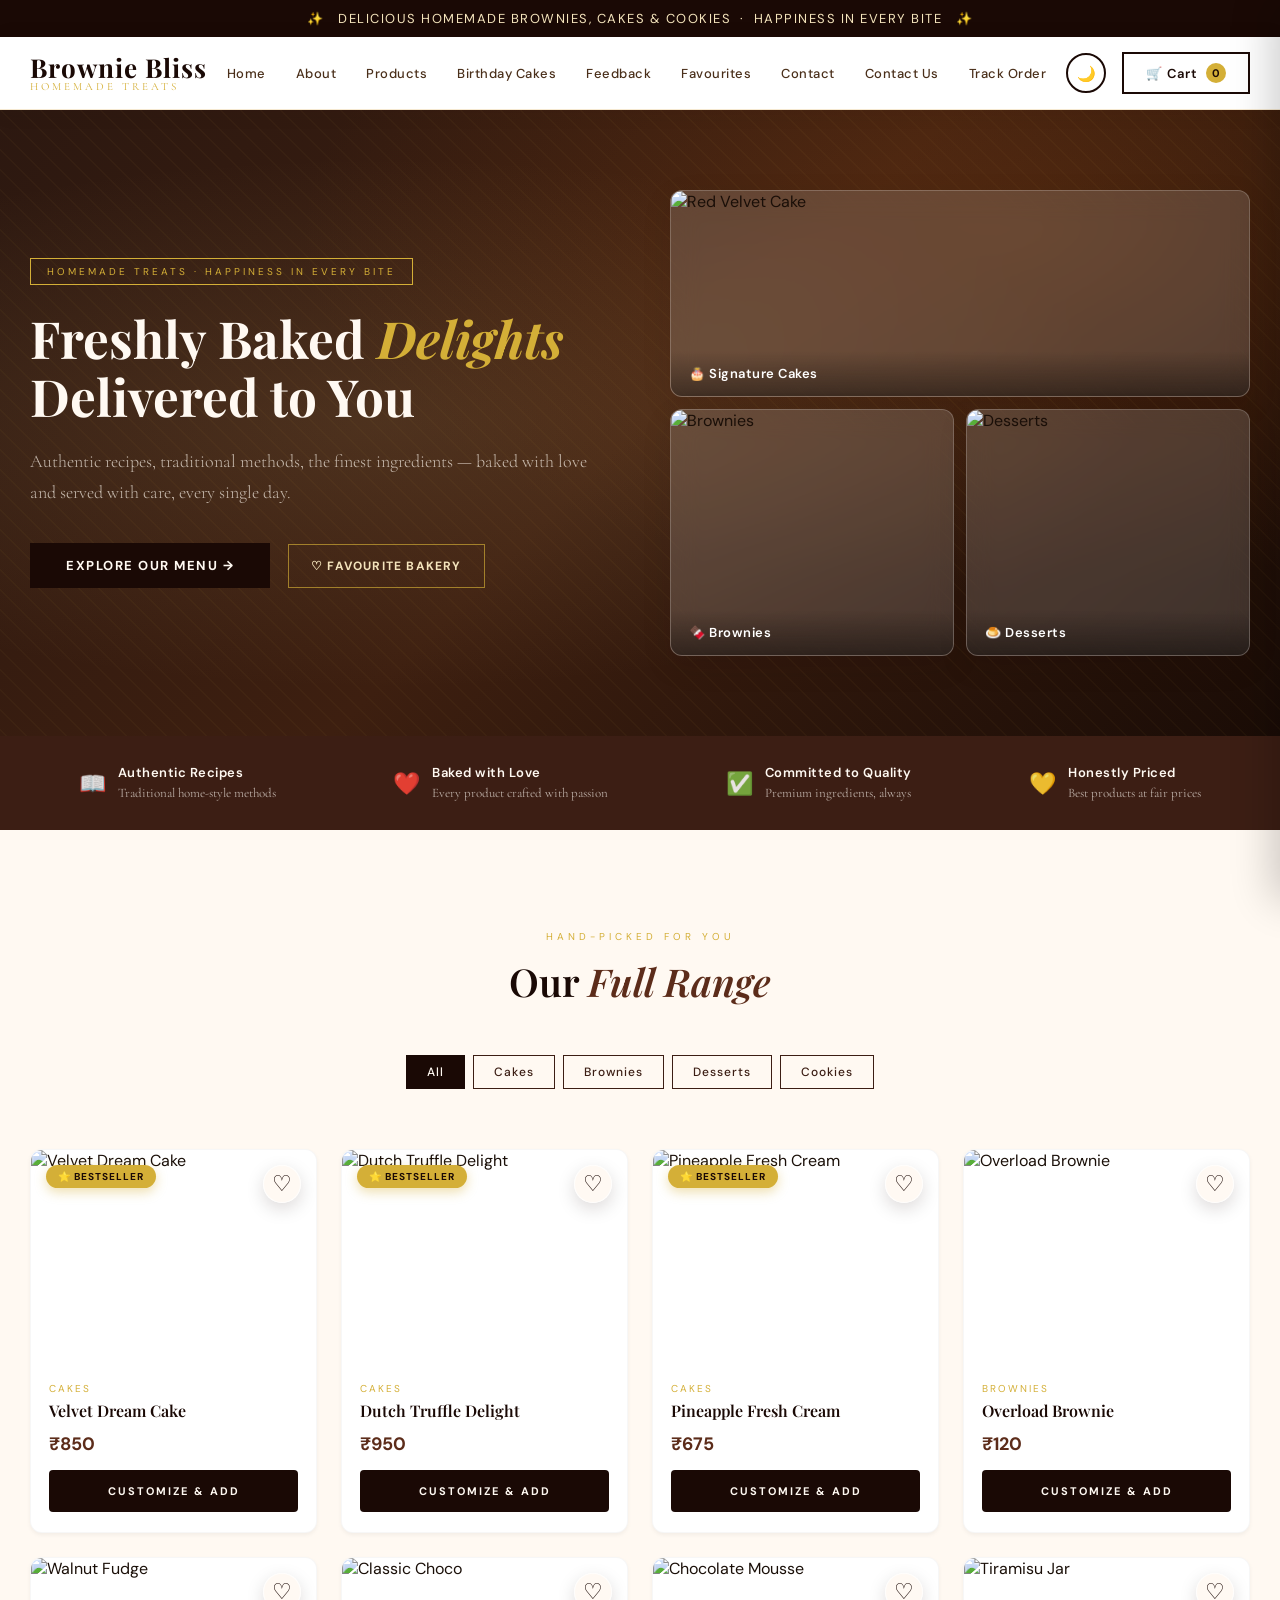
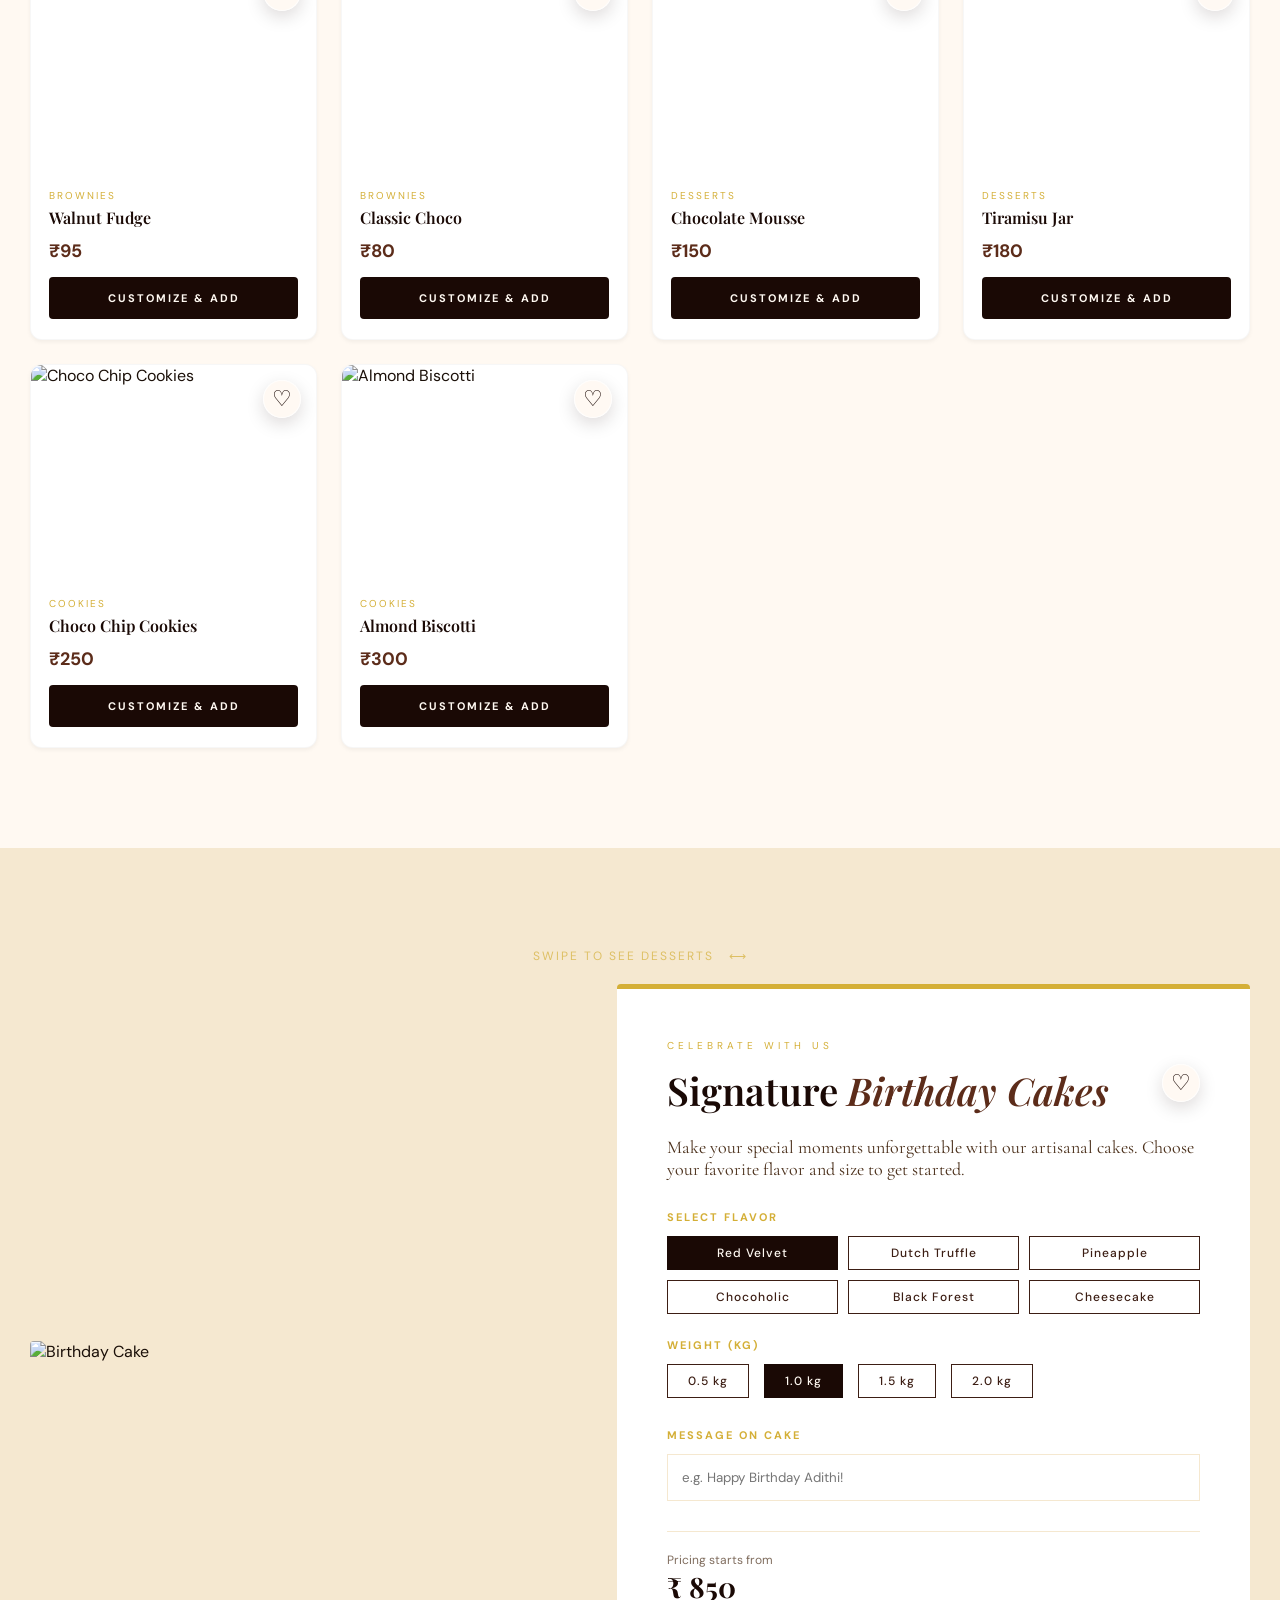
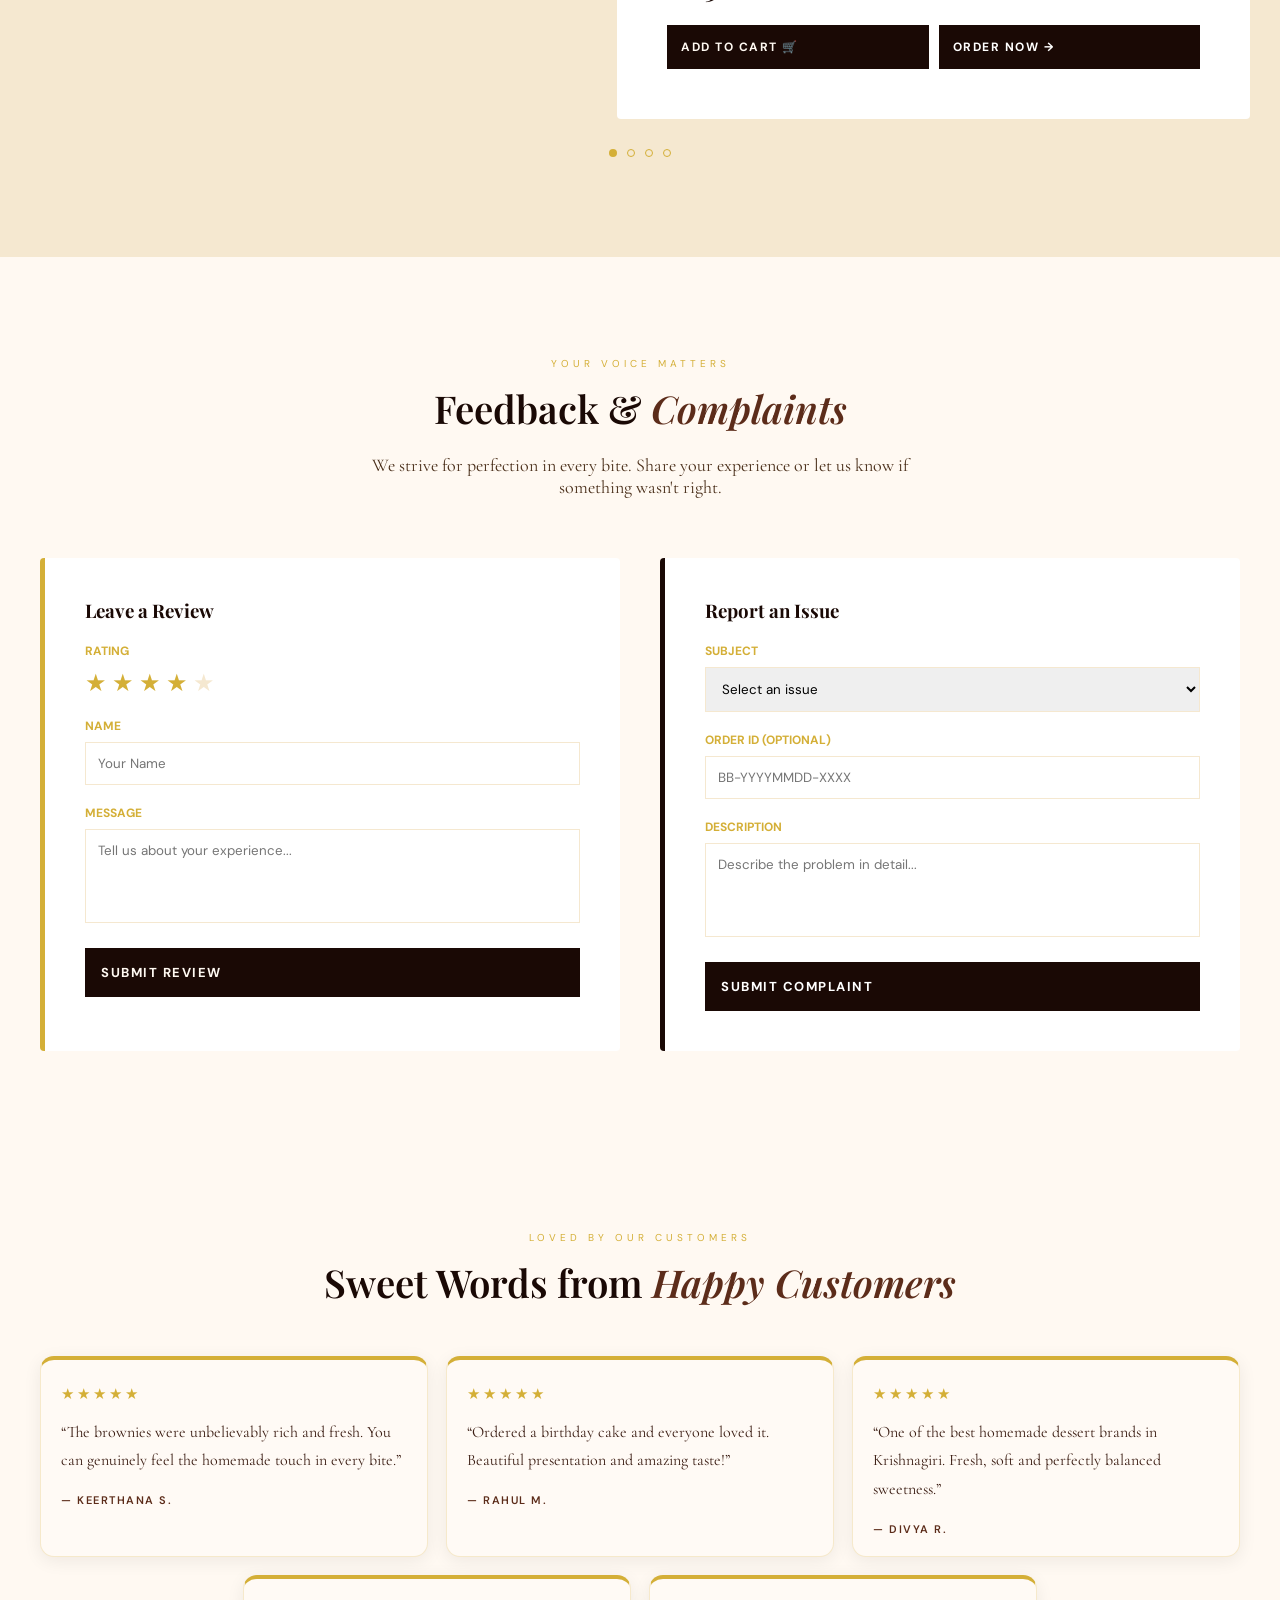
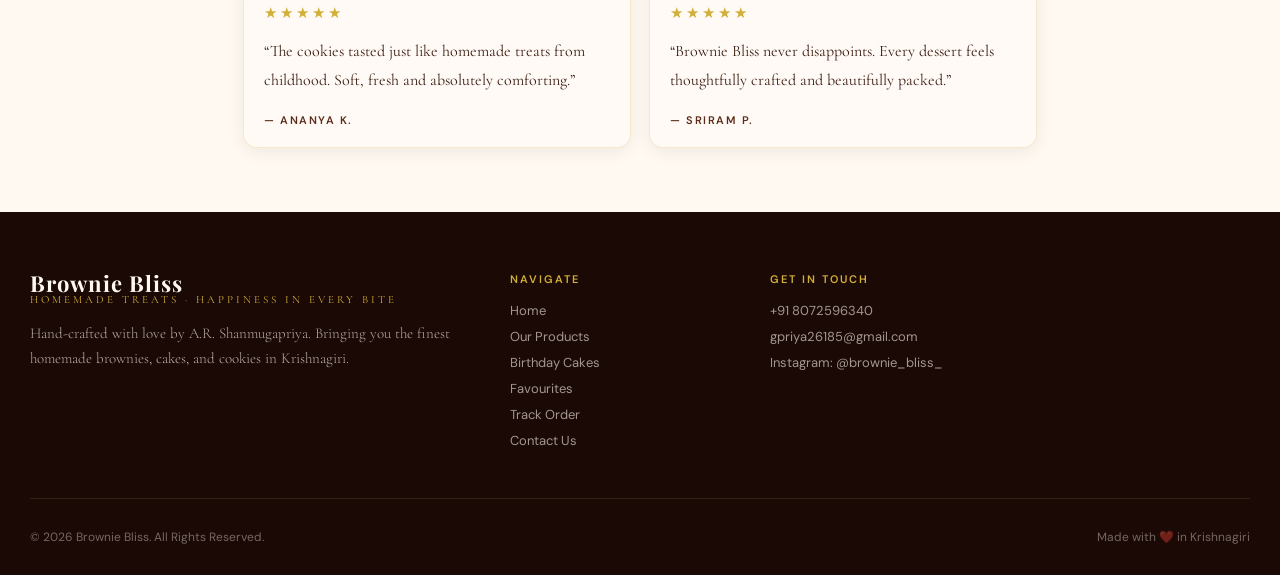
==== commit 00e4b989: "merge: resolve conflicts between YashCOmmits and upstream/main" ====
--- a/public/index.html
+++ b/public/index.html
@@ -4,6 +4,7 @@
 <head>
   <meta charset="UTF-8">
   <meta name="viewport" content="width=device-width, initial-scale=1.0">
+  <link rel="icon" type="image/png" href="assets/favicon.png">
   <title>Brownie Bliss — Happiness in Every Bite</title>
   <link
     href="https://fonts.googleapis.com/css2?family=Playfair+Display:ital,wght@0,400;0,600;0,700;1,400&family=Cormorant+Garamond:wght@300;400;500&family=DM+Sans:wght@300;400;500&display=swap"
@@ -35,11 +36,18 @@
       </a>
       <nav>
         <a href="index.html#home">Home</a>
+        <a href="about.html">About</a>
         <a href="index.html#products">Products</a>
         <a href="index.html#birthday">Birthday Cakes</a>
+        <a href="#feedback">Feedback</a>
+        <a href="favourites.html">Favourites <span class="nav-count" data-favourites-count style="display:none">0</span></a>
         <a href="index.html#contact">Contact</a>
+        <a href="contact.html">Contact Us</a>
         <a href="track.html">Track Order</a>
       </nav>
+      <button class="menu-toggle" onclick="toggleMenu()">
+  ☰
+</button>
       <div class="header-actions">
         <button id="themeToggleBtn" class="theme-toggle-btn" onclick="toggleTheme()"
           aria-label="Toggle dark mode" title="Toggle dark mode">
@@ -52,7 +60,13 @@
       </div>
     </div>
   </header>
-
+<div class="mobile-menu" id="mobileMenu">
+  <a href="index.html#home">Home</a>
+  <a href="index.html#products">Products</a>
+  <a href="index.html#birthday">Birthday Cakes</a>
+  <a href="index.html#contact">Contact</a>
+  <a href="track.html">Track Order</a>
+</div>
   <!-- HERO -->
   <section class="hero">
     <div class="hero-bg"></div>
@@ -69,6 +83,14 @@
         <a href="#products" class="hero-cta" style="text-decoration: none;">
           Explore Our Menu &rarr;
         </a>
+        <button class="hero-favourite-btn"
+          type="button"
+          data-fav-type="bakeries"
+          data-fav-id="brownie-bliss"
+          aria-pressed="false"
+          onclick="toggleBakeryFavourite()">
+          &#9825; Favourite Bakery
+        </button>
       </div>
       <div class="hero-visual">
         <div class="hero-card">
@@ -165,7 +187,11 @@
           <div class="birthday-card"
             style="background: var(--white); padding: 50px; border-radius: 4px; box-shadow: var(--shadow); border-top: 5px solid var(--gold);">
             <span class="section-label">Celebrate with Us</span>
-            <h2 class="section-title" style="margin-bottom: 20px;">Signature <em>Birthday Cakes</em></h2>
+            <div class="birthday-title-row">
+              <h2 class="section-title" style="margin-bottom: 20px;">Signature <em>Birthday Cakes</em></h2>
+              <button id="birthdayFavoriteBtn" class="favorite-btn favorite-btn-inline" type="button"
+                aria-label="Toggle birthday cake favourite" aria-pressed="false" onclick="toggleBirthdayFavourite()">&#9825;</button>
+            </div>
             <p
               style="margin-bottom: 30px; color: var(--text-mid); font-family: 'Cormorant Garamond', serif; font-size: 18px;">
               Make your special moments unforgettable with our artisanal cakes. Choose your favorite flavor and
@@ -478,6 +504,169 @@
 
   </section>
 
+  <!-- FEEDBACK & COMPLAINTS SECTION -->
+  <section id="feedback" style="padding: 100px 24px; background: var(--cream);">
+    <div style="max-width: 1200px; margin: 0 auto;">
+      <div style="text-align: center; margin-bottom: 60px;">
+        <span class="section-label">Your Voice Matters</span>
+        <h2 class="section-title">Feedback & <em>Complaints</em></h2>
+        <p style="max-width: 600px; margin: 20px auto; color: var(--text-mid); font-family: 'Cormorant Garamond', serif; font-size: 18px;">
+          We strive for perfection in every bite. Share your experience or let us know if something wasn't right.
+
+        </p>
+      </div>
+
+      <div style="display: grid; grid-template-columns: 1fr 1fr; gap: 40px;">
+        
+        <!-- Feedback Area -->
+        <div style="background: var(--white); padding: 40px; border-radius: 4px; box-shadow: var(--shadow); border-left: 5px solid var(--gold);">
+          <h3 style="font-family: 'Playfair Display', serif; margin-bottom: 20px; color: var(--brown-dark);">Leave a Review</h3>
+          <form onsubmit="event.preventDefault(); showToast('Thank you for your feedback! ⭐'); this.reset();">
+            <div style="margin-bottom: 20px;">
+              <label style="display: block; font-size: 12px; font-weight: 700; color: var(--gold); margin-bottom: 8px; text-transform: uppercase;">Rating</label>
+              <div style="display: flex; gap: 5px; font-size: 24px; color: var(--gold); cursor: pointer;">
+                <span>★</span><span>★</span><span>★</span><span>★</span><span style="color: var(--cream-dark);">★</span>
+              </div>
+            </div>
+            <div style="margin-bottom: 20px;">
+              <label style="display: block; font-size: 12px; font-weight: 700; color: var(--gold); margin-bottom: 8px; text-transform: uppercase;">Name</label>
+              <input type="text" placeholder="Your Name" required
+                style="width: 100%; padding: 12px; border: 1px solid var(--cream-dark); outline: none; font-family: 'DM Sans', sans-serif;">
+            </div>
+            <div style="margin-bottom: 20px;">
+              <label style="display: block; font-size: 12px; font-weight: 700; color: var(--gold); margin-bottom: 8px; text-transform: uppercase;">Message</label>
+              <textarea placeholder="Tell us about your experience..." rows="4" required
+                style="width: 100%; padding: 12px; border: 1px solid var(--cream-dark); outline: none; font-family: 'DM Sans', sans-serif; resize: none;"></textarea>
+            </div>
+            <button class="hero-cta" type="submit" style="width: 100%; padding: 16px;">Submit Review</button>
+          </form>
+        </div>
+
+        <!-- Complaint Area -->
+        <div style="background: var(--white); padding: 40px; border-radius: 4px; box-shadow: var(--shadow); border-left: 5px solid var(--brown-dark);">
+          <h3 style="font-family: 'Playfair Display', serif; margin-bottom: 20px; color: var(--brown-dark);">Report an Issue</h3>
+          <form onsubmit="event.preventDefault(); showToast('Complaint received. We will look into it. 🛠️'); this.reset();">
+            <div style="margin-bottom: 20px;">
+              <label style="display: block; font-size: 12px; font-weight: 700; color: var(--gold); margin-bottom: 8px; text-transform: uppercase;">Subject</label>
+              <select required style="width: 100%; padding: 12px; border: 1px solid var(--cream-dark); outline: none; font-family: 'DM Sans', sans-serif;">
+                <option value="">Select an issue</option>
+                <option value="delivery">Delivery Delay</option>
+                <option value="quality">Food Quality</option>
+                <option value="payment">Payment Issue</option>
+                <option value="other">Other</option>
+              </select>
+            </div>
+            <div style="margin-bottom: 20px;">
+              <label style="display: block; font-size: 12px; font-weight: 700; color: var(--gold); margin-bottom: 8px; text-transform: uppercase;">Order ID (Optional)</label>
+              <input type="text" placeholder="BB-YYYYMMDD-XXXX"
+                style="width: 100%; padding: 12px; border: 1px solid var(--cream-dark); outline: none; font-family: 'DM Sans', sans-serif;">
+            </div>
+            <div style="margin-bottom: 20px;">
+              <label style="display: block; font-size: 12px; font-weight: 700; color: var(--gold); margin-bottom: 8px; text-transform: uppercase;">Description</label>
+              <textarea placeholder="Describe the problem in detail..." rows="4" required
+                style="width: 100%; padding: 12px; border: 1px solid var(--cream-dark); outline: none; font-family: 'DM Sans', sans-serif; resize: none;"></textarea>
+            </div>
+            <button class="hero-cta" type="submit" style="width: 100%; padding: 16px; background: var(--brown-dark); color: var(--white);">Submit Complaint</button>
+          </form>
+        </div>
+
+      </div>
+    </div>
+  </section>
+
+<!-- TESTIMONIALS -->
+<section class="testimonials-section">
+  <div class="products-inner">
+
+    <div class="section-header">
+      <span class="section-label">Loved by our customers</span>
+
+      <h2 class="section-title">
+        Sweet Words from <em>Happy Customers</em>
+      </h2>
+    </div>
+
+    <div class="testimonial-marquee">
+
+      <div class="testimonial-track">
+
+        <!-- CARD 1 -->
+        <div class="testimonial-card">
+
+          <div class="testimonial-stars">★★★★★</div>
+
+          <p>
+            “The brownies were unbelievably rich and fresh.
+            You can genuinely feel the homemade touch in every bite.”
+          </p>
+
+          <h4>— Keerthana S.</h4>
+
+        </div>
+
+        <!-- CARD 2 -->
+        <div class="testimonial-card">
+
+          <div class="testimonial-stars">★★★★★</div>
+
+          <p>
+            “Ordered a birthday cake and everyone loved it.
+            Beautiful presentation and amazing taste!”
+          </p>
+
+          <h4>— Rahul M.</h4>
+
+        </div>
+
+        <!-- CARD 3 -->
+        <div class="testimonial-card">
+
+          <div class="testimonial-stars">★★★★★</div>
+
+          <p>
+            “One of the best homemade dessert brands in Krishnagiri.
+            Fresh, soft and perfectly balanced sweetness.”
+          </p>
+
+          <h4>— Divya R.</h4>
+
+        </div>
+
+        <!-- CARD 4 -->
+        <div class="testimonial-card">
+
+          <div class="testimonial-stars">★★★★★</div>
+
+          <p>
+            “The cookies tasted just like homemade treats from childhood.
+            Soft, fresh and absolutely comforting.”
+          </p>
+
+          <h4>— Ananya K.</h4>
+
+        </div>
+
+        <!-- CARD 5 -->
+        <div class="testimonial-card">
+
+          <div class="testimonial-stars">★★★★★</div>
+
+          <p>
+            “Brownie Bliss never disappoints.
+            Every dessert feels thoughtfully crafted and beautifully packed.”
+          </p>
+
+          <h4>— Sriram P.</h4>
+
+        </div>
+
+      </div>
+
+    </div>
+
+  </div>
+</section>
+
   <!-- FOOTER -->
   <footer id="contact">
     <div class="footer-inner">
@@ -495,8 +684,9 @@
           <a href="#home">Home</a>
           <a href="#products">Our Products</a>
           <a href="#birthday">Birthday Cakes</a>
+          <a href="favourites.html">Favourites</a>
           <a href="track.html">Track Order</a>
-          <a href="#contact">Contact Us</a>
+          <a href="contact.html">Contact Us</a>
         </div>
         <div class="footer-col" style="display: none;">
           <h4>Information</h4>
@@ -507,7 +697,7 @@
           <h4>Get In Touch</h4>
           <a href="tel:08072596340">+91 8072596340</a>
           <a href="mailto:gpriya26185@gmail.com">gpriya26185@gmail.com</a>
-          <a href="https://instagram.com/brownie_bliss_" target="_blank">Instagram: @brownie_bliss_</a>
+          <a href="https://instagram.com/brownie_bliss_" target="_blank" rel="noopener noreferrer">Instagram: @brownie_bliss_</a>
         </div>
       </div>
       <div class="footer-bottom">
@@ -543,4 +733,4 @@
   <script src="script.js"></script>
 </body>
 
-</html>+</html>
--- a/public/style.css
+++ b/public/style.css
@@ -1,3 +1,2605 @@
+html {
+  scroll-behavior: smooth;
+}
+
+:root {
+  --color-primary: #4A2C0A;
+  --brown-mid: #3C1E14;
+  --color-accent: #D2691E;
+  --brand-red: #8B0000;
+  --gold: #D4AF37;
+  --gold-light: #F4E4BC;
+  --cream: #FFF9F2;
+  --cream-dark: #F5E8D0;
+  --text-dark: #1a0f08;
+  --text-mid: #4a2f1a;
+  --white: #fff;
+  --shadow-sm: 0 2px 4px rgba(26, 9, 5, 0.05);
+  --shadow-md: 0 10px 30px rgba(26, 9, 5, 0.1);
+  --shadow-lg: 0 20px 50px rgba(26, 9, 5, 0.15);
+  --radius-sm: 4px;
+  --radius-md: 12px;
+  --radius-lg: 20px;
+  --glass: rgba(255, 255, 255, 0.15);
+  --glass-border: rgba(255, 255, 255, 0.2);
+}
+
+* {
+  margin: 0;
+  padding: 0;
+  box-sizing: border-box;
+}
+
+body {
+  background: var(--cream);
+  color: var(--text-dark);
+  font-family: 'DM Sans', sans-serif;
+  overflow-x: hidden;
+}
+
+/* ANNOUNCEMENT BAR */
+.announcement {
+  background: var(--color-primary);
+  color: var(--gold-light);
+  text-align: center;
+  padding: 10px 20px;
+  font-size: 13px;
+  letter-spacing: 1.5px;
+  font-family: 'DM Sans', sans-serif;
+  font-weight: 400;
+}
+
+/* HEADER */
+header {
+  background: var(--white);
+  border-bottom: 1px solid var(--cream-dark);
+  position: sticky;
+  top: 0;
+  z-index: 1000;
+  box-shadow: 0 2px 20px rgba(44, 24, 16, 0.08);
+}
+
+.header-inner {
+  max-width: 1300px;
+  margin: 0 auto;
+  padding: 0 30px;
+  display: flex;
+  align-items: center;
+  justify-content: space-between;
+  height: 72px;
+}
+
+.logo {
+  display: flex;
+  flex-direction: column;
+  line-height: 1;
+}
+
+.logo-name {
+  font-family: 'Playfair Display', serif;
+  font-size: 26px;
+  font-weight: 700;
+  color: var(--color-primary);
+  letter-spacing: 1px;
+}
+
+.logo-sub {
+  font-family: 'Cormorant Garamond', serif;
+  font-size: 11px;
+  letter-spacing: 3px;
+  color: var(--gold);
+  text-transform: uppercase;
+}
+
+nav {
+  display: flex;
+  gap: 30px;
+  align-items: center;
+}
+
+nav a {
+  text-decoration: none;
+  color: var(--text-mid);
+  font-size: 13px;
+  letter-spacing: 0.5px;
+  font-weight: 500;
+  transition: color 0.2s;
+  position: relative;
+}
+
+nav a::after {
+  content: '';
+  position: absolute;
+  bottom: -3px;
+  left: 0;
+  right: 0;
+  height: 1px;
+  background: var(--gold);
+  transform: scaleX(0);
+  transition: transform 0.25s;
+}
+
+nav a:hover::after {
+  transform: scaleX(1);
+}
+
+nav a:hover {
+  color: var(--color-primary);
+}
+
+.header-actions {
+  display: flex;
+  gap: 16px;
+  align-items: center;
+}
+
+.cart-btn {
+  position: relative;
+  background: none;
+  border: 2px solid var(--color-primary);
+  color: var(--color-primary);
+  padding: 9px 22px;
+  font-family: 'DM Sans', sans-serif;
+  font-size: 13px;
+  font-weight: 600;
+  letter-spacing: 1px;
+  cursor: pointer;
+  transition: all 0.2s;
+  border-radius: 0;
+  display: flex;
+  align-items: center;
+  gap: 8px;
+}
+
+.cart-btn:hover {
+  background: var(--color-primary);
+  color: var(--white);
+}
+
+.cart-count {
+  background: var(--gold);
+  color: var(--color-primary);
+  border-radius: 50%;
+  width: 20px;
+  height: 20px;
+  font-size: 11px;
+  font-weight: 700;
+  display: flex;
+  align-items: center;
+  justify-content: center;
+}
+
+/* HERO */
+.hero {
+  background: var(--color-primary);
+  position: relative;
+  overflow: hidden;
+  min-height: 520px;
+  display: flex;
+  align-items: center;
+}
+
+.hero-bg {
+  position: absolute;
+  inset: 0;
+  background:
+    radial-gradient(ellipse at 30% 50%, rgba(201, 169, 110, 0.15) 0%, transparent 60%),
+    radial-gradient(ellipse at 80% 20%, rgba(139, 69, 19, 0.3) 0%, transparent 50%),
+    linear-gradient(135deg, #2C1810 0%, #3d1f10 50%, #1a0c06 100%);
+}
+
+.hero-pattern {
+  position: absolute;
+  inset: 0;
+  opacity: 0.04;
+  background-image: repeating-linear-gradient(45deg, var(--gold) 0, var(--gold) 1px, transparent 0, transparent 50%);
+  background-size: 20px 20px;
+}
+
+.hero-content {
+  position: relative;
+  max-width: 1300px;
+  margin: 0 auto;
+  padding: 80px 30px;
+  display: grid;
+  grid-template-columns: 1fr 1fr;
+  gap: 60px;
+  align-items: center;
+  width: 100%;
+}
+
+.hero-text {
+  color: var(--white);
+}
+
+.hero-badge {
+  display: inline-block;
+  border: 1px solid var(--gold);
+  color: var(--gold);
+  font-size: 10px;
+  letter-spacing: 3px;
+  text-transform: uppercase;
+  padding: 6px 16px;
+  margin-bottom: 24px;
+  font-family: 'DM Sans', sans-serif;
+}
+
+.hero-title {
+  font-family: 'Playfair Display', serif;
+  font-size: clamp(36px, 4vw, 56px);
+  font-weight: 700;
+  line-height: 1.15;
+  color: var(--cream);
+  margin-bottom: 20px;
+}
+
+.hero-title em {
+  font-style: italic;
+  color: var(--gold);
+}
+
+.hero-desc {
+  font-family: 'Cormorant Garamond', serif;
+  font-size: 18px;
+  color: rgba(253, 246, 237, 0.7);
+  line-height: 1.7;
+  margin-bottom: 36px;
+  font-weight: 300;
+}
+
+.hero-cta {
+  display: inline-flex;
+  align-items: center;
+  gap: 12px;
+  background: var(--gold);
+  color: var(--color-primary);
+  padding: 14px 36px;
+  text-decoration: none;
+  font-size: 13px;
+  font-weight: 700;
+  letter-spacing: 1.5px;
+  text-transform: uppercase;
+  transition: all 0.25s;
+  font-family: 'DM Sans', sans-serif;
+  cursor: pointer;
+  border: none;
+}
+
+.hero-cta:hover {
+  background: var(--cream);
+  transform: translateY(-2px);
+  box-shadow: 0 8px 24px rgba(0, 0, 0, 0.3);
+}
+
+.hero-visual {
+  display: grid;
+  grid-template-columns: 1fr 1fr;
+  gap: 12px;
+}
+
+.hero-card {
+  background: var(--glass);
+  backdrop-filter: blur(14px);
+  -webkit-backdrop-filter: blur(14px);
+  border: 1px solid var(--glass-border);
+  border-radius: var(--radius-md);
+  overflow: hidden;
+  cursor: pointer;
+  transition: all 0.4s cubic-bezier(0.165, 0.84, 0.44, 1);
+  box-shadow: var(--shadow-md);
+}
+
+.hero-card:hover {
+  transform: translateY(-8px) scale(1.02);
+  box-shadow: var(--shadow-lg);
+  border-color: rgba(212, 175, 55, 0.4);
+}
+
+.hero-card:first-child {
+  grid-column: span 2;
+}
+
+.hero-card img {
+  width: 100%;
+  height: 200px;
+  object-fit: cover;
+  display: block;
+}
+
+.hero-card:first-child img {
+  height: 160px;
+}
+
+.hero-card-label {
+  padding: 14px 18px;
+  font-family: 'DM Sans', sans-serif;
+  font-size: 13px;
+  font-weight: 600;
+  color: #fff;
+  letter-spacing: 0.5px;
+  background: linear-gradient(to bottom, rgba(0, 0, 0, 0), rgba(0, 0, 0, 0.4));
+}
+
+/* VALUES STRIP */
+.values-strip {
+  background: var(--brown-mid);
+  padding: 28px 30px;
+}
+
+.values-inner {
+  max-width: 1300px;
+  margin: 0 auto;
+  display: flex;
+  justify-content: space-around;
+  flex-wrap: wrap;
+  gap: 20px;
+}
+
+.value-item {
+  display: flex;
+  align-items: center;
+  gap: 12px;
+  color: var(--cream);
+}
+
+.value-icon {
+  font-size: 22px;
+  opacity: 0.9;
+}
+
+.value-text strong {
+  display: block;
+  font-size: 13px;
+  font-weight: 600;
+  letter-spacing: 0.5px;
+  font-family: 'DM Sans', sans-serif;
+}
+
+.value-text span {
+  font-size: 11px;
+  opacity: 0.65;
+  font-family: 'Cormorant Garamond', serif;
+  font-size: 13px;
+}
+
+/* SECTION TITLES */
+.section-header {
+  text-align: center;
+  margin-bottom: 48px;
+}
+
+.section-label {
+  font-family: 'DM Sans', sans-serif;
+  font-size: 10px;
+  letter-spacing: 4px;
+  color: var(--gold);
+  text-transform: uppercase;
+  margin-bottom: 12px;
+  display: block;
+}
+
+.section-title {
+  font-family: 'Playfair Display', serif;
+  font-size: clamp(28px, 3vw, 40px);
+  font-weight: 600;
+  color: var(--color-primary);
+}
+
+.section-title em {
+  font-style: italic;
+  color: var(--color-accent);
+}
+
+/* CATEGORIES */
+.categories-section {
+  padding: 80px 30px;
+  max-width: 1300px;
+  margin: 0 auto;
+}
+
+.categories-grid {
+  display: grid;
+  grid-template-columns: repeat(4, 1fr);
+  gap: 20px;
+}
+
+.cat-card {
+  position: relative;
+  overflow: hidden;
+  cursor: pointer;
+  border-radius: var(--radius-md);
+  box-shadow: var(--shadow-md);
+  aspect-ratio: 3/4;
+  transition: all 0.4s ease;
+}
+
+.cat-card:hover {
+  transform: translateY(-5px);
+  box-shadow: var(--shadow-lg);
+}
+
+.cat-card img {
+  width: 100%;
+  height: 100%;
+  object-fit: cover;
+  transition: transform 0.4s ease;
+  display: block;
+}
+
+.cat-card:hover img {
+  transform: scale(1.07);
+}
+
+.cat-overlay {
+  position: absolute;
+  inset: 0;
+  background: linear-gradient(to top, rgba(44, 24, 16, 0.85) 0%, rgba(44, 24, 16, 0.1) 60%, transparent 100%);
+  display: flex;
+  flex-direction: column;
+  justify-content: flex-end;
+  padding: 24px 20px;
+  transition: background 0.3s;
+}
+
+.cat-card:hover .cat-overlay {
+  background: linear-gradient(to top, rgba(44, 24, 16, 0.95) 0%, rgba(44, 24, 16, 0.3) 60%, transparent 100%);
+}
+
+.cat-name {
+  font-family: 'Playfair Display', serif;
+  font-size: 20px;
+  font-weight: 600;
+  color: var(--white);
+  margin-bottom: 6px;
+}
+
+.cat-count {
+  font-size: 12px;
+  color: var(--gold-light);
+  letter-spacing: 1px;
+  font-family: 'DM Sans', sans-serif;
+}
+
+.cat-arrow {
+  position: absolute;
+  top: 16px;
+  right: 16px;
+  width: 32px;
+  height: 32px;
+  background: rgba(255, 255, 255, 0.1);
+  border: 1px solid rgba(255, 255, 255, 0.3);
+  border-radius: 50%;
+  display: flex;
+  align-items: center;
+  justify-content: center;
+  color: white;
+  font-size: 14px;
+  opacity: 0;
+  transition: opacity 0.2s;
+}
+
+.cat-card:hover .cat-arrow {
+  opacity: 1;
+}
+
+/* PRODUCTS SECTION */
+.products-section {
+  background: var(--cream-dark);
+  padding: 80px 30px;
+}
+
+.products-inner {
+  max-width: 1300px;
+  margin: 0 auto;
+}
+
+/* FILTER TABS */
+.filter-tabs {
+  display: flex;
+  gap: 8px;
+  justify-content: center;
+  margin-bottom: 40px;
+  flex-wrap: wrap;
+}
+
+.filter-tab {
+  padding: 8px 20px;
+  border: 1px solid var(--brown-mid);
+  background: none;
+  color: var(--brown-mid);
+  font-family: 'DM Sans', sans-serif;
+  font-size: 12px;
+  letter-spacing: 1px;
+  cursor: pointer;
+  transition: all 0.2s;
+  font-weight: 500;
+}
+
+.filter-tab.active,
+.filter-tab:hover {
+  background: var(--color-primary);
+  color: var(--cream);
+  border-color: var(--color-primary);
+}
+
+.products-grid {
+  display: grid;
+  grid-template-columns: repeat(auto-fit, minmax(260px, 1fr));
+  gap: 24px;
+}
+
+/* Responsive adjustments */
+@media (max-width: 768px) {
+  .products-grid {
+    grid-template-columns: repeat(2, 1fr);
+  }
+}
+
+@media (max-width: 480px) {
+  .products-grid {
+    grid-template-columns: 1fr;
+  }
+}
+
+.product-card {
+  background: var(--white);
+  border-radius: var(--radius-lg);
+  overflow: hidden;
+  box-shadow: var(--shadow-md);
+  transition: transform 0.3s ease, box-shadow 0.3s ease;
+  display: flex;
+  flex-direction: column;
+  height: 100%;
+}
+
+.product-card:hover {
+  transform: translateY(-12px);
+  box-shadow: var(--shadow-lg);
+}
+
+.product-img-wrap {
+  position: relative;
+  overflow: hidden;
+  height: 0;
+  padding-top: 75%; /* 4:3 aspect ratio */
+}
+
+.product-img-wrap img {
+  position: absolute;
+  top: 0;
+  left: 0;
+  width: 100%;
+  height: 100%;
+  object-fit: cover;
+  transition: transform 0.4s;
+}
+
+.product-card:hover .product-img-wrap img {
+  transform: scale(1.05);
+}
+
+.bestseller-badge {
+  position: absolute;
+  color: var(--color-primary);
+  font-size: 10px;
+  letter-spacing: 1px;
+  text-transform: uppercase;
+  padding: 5px 12px;
+  font-weight: 700;
+  font-family: 'DM Sans', sans-serif;
+  border-radius: 30px;
+  box-shadow: 0 4px 12px rgba(212, 175, 55, 0.4);
+  z-index: 10;
+}
+
+.favorite-btn {
+  position: absolute;
+  top: 15px;
+  right: 15px;
+  width: 38px;
+  height: 38px;
+  border: 1px solid rgba(255, 255, 255, 0.7);
+  background: rgba(255, 249, 242, 0.92);
+  color: var(--brown-dark);
+  border-radius: 50%;
+  font-size: 22px;
+  line-height: 1;
+  cursor: pointer;
+  z-index: 12;
+  display: inline-flex;
+  align-items: center;
+  justify-content: center;
+  box-shadow: 0 6px 18px rgba(26, 9, 5, 0.15);
+  transition: transform 0.2s, background 0.2s, color 0.2s;
+}
+
+.favorite-btn:hover {
+  transform: translateY(-2px) scale(1.04);
+  background: var(--gold-light);
+}
+
+.favorite-btn.active {
+  background: var(--gold);
+  color: var(--brown-dark);
+  border-color: var(--gold);
+}
+
+.favorite-btn-inline {
+  position: static;
+  flex: 0 0 auto;
+  margin-left: 12px;
+}
+
+.birthday-title-row {
+  display: flex;
+  align-items: flex-start;
+  justify-content: space-between;
+  gap: 16px;
+}
+
+.hero-favourite-btn {
+  display: inline-flex;
+  align-items: center;
+  justify-content: center;
+  gap: 10px;
+  margin-left: 14px;
+  padding: 13px 22px;
+  border: 1px solid rgba(212, 175, 55, 0.65);
+  background: transparent;
+  color: var(--gold-light);
+  font-family: 'DM Sans', sans-serif;
+  font-size: 12px;
+  font-weight: 700;
+  letter-spacing: 1.2px;
+  text-transform: uppercase;
+  cursor: pointer;
+  transition: all 0.25s;
+}
+
+.hero-favourite-btn:hover,
+.hero-favourite-btn.active {
+  background: var(--gold);
+  color: var(--brown-dark);
+}
+
+.nav-count {
+  min-width: 18px;
+  height: 18px;
+  margin-left: 4px;
+  border-radius: 50%;
+  background: var(--gold);
+  color: var(--brown-dark);
+  font-size: 10px;
+  font-weight: 700;
+  align-items: center;
+  justify-content: center;
+  vertical-align: middle;
+}
+
+.product-info {
+  padding: 18px 18px 20px;
+}
+
+.product-category {
+  font-size: 10px;
+  letter-spacing: 2px;
+  color: var(--gold);
+  text-transform: uppercase;
+  font-family: 'DM Sans', sans-serif;
+  margin-bottom: 6px;
+}
+
+.product-name {
+  font-family: 'Playfair Display', serif;
+  font-size: 16px;
+  font-weight: 600;
+  color: var(--color-primary);
+  margin-bottom: 6px;
+  line-height: 1.3;
+}
+
+.product-desc {
+  font-family: 'DM Sans', sans-serif;
+  font-size: 12px;
+  color: var(--text-mid);
+  margin-bottom: 12px;
+  line-height: 1.4;
+}
+
+.product-price {
+  font-family: 'DM Sans', sans-serif;
+  font-size: 18px;
+  font-weight: 700;
+  color: var(--color-accent);
+  margin-bottom: 14px;
+}
+
+.add-to-cart {
+  width: 100%;
+  padding: 14px;
+  background: var(--color-primary);
+  color: var(--cream);
+  border: none;
+  font-family: 'DM Sans', sans-serif;
+  font-size: 11px;
+  letter-spacing: 2px;
+  text-transform: uppercase;
+  font-weight: 700;
+  cursor: pointer;
+  transition: all 0.3s;
+  display: flex;
+  align-items: center;
+  justify-content: center;
+  gap: 8px;
+  border-radius: var(--radius-sm);
+}
+
+.add-to-cart:hover {
+  background: var(--brown-mid);
+  gap: 12px;
+  letter-spacing: 2.5px;
+}
+
+.add-to-cart.added {
+  background: #2d6a2d;
+  color: white;
+}
+
+/* FAVOURITES */
+.favourites-page {
+  background: var(--cream);
+}
+
+.favourites-hero {
+  background: var(--cream-dark);
+  padding: 70px 30px 56px;
+  text-align: center;
+  border-bottom: 1px solid rgba(92, 44, 26, 0.08);
+}
+
+.favourites-intro {
+  max-width: 560px;
+  margin: 16px auto 0;
+  color: var(--text-mid);
+  font-family: 'Cormorant Garamond', serif;
+  font-size: 20px;
+  line-height: 1.6;
+}
+
+.favourites-section {
+  padding: 70px 30px 90px;
+}
+
+.favourites-group {
+  margin-top: 56px;
+}
+
+.favourites-group:empty {
+  display: none;
+}
+
+.favourite-bakeries-grid {
+  display: grid;
+  grid-template-columns: repeat(auto-fit, minmax(280px, 1fr));
+  gap: 24px;
+}
+
+.favourite-bakery-card {
+  display: grid;
+  grid-template-columns: 190px 1fr;
+  overflow: hidden;
+  background: var(--white);
+  border: 1px solid rgba(0, 0, 0, 0.03);
+  border-radius: var(--radius-md);
+  box-shadow: var(--shadow-sm);
+}
+
+.favourite-bakery-card img {
+  width: 100%;
+  height: 100%;
+  min-height: 210px;
+  object-fit: cover;
+}
+
+.favourite-bakery-info {
+  padding: 24px;
+}
+
+.favourite-bakery-info h3 {
+  font-family: 'Playfair Display', serif;
+  font-size: 26px;
+  color: var(--brown-dark);
+  margin-bottom: 8px;
+}
+
+.favourite-bakery-info p {
+  color: var(--text-mid);
+  margin-bottom: 22px;
+}
+
+.favourite-remove {
+  max-width: 220px;
+}
+
+.favourites-empty {
+  max-width: 520px;
+  margin: 0 auto;
+  padding: 60px 30px;
+  background: var(--white);
+  border-top: 5px solid var(--gold);
+  border-radius: var(--radius-md);
+  box-shadow: var(--shadow-md);
+  text-align: center;
+}
+
+.favourites-empty h2 {
+  font-family: 'Playfair Display', serif;
+  color: var(--brown-dark);
+  margin-bottom: 10px;
+}
+
+.favourites-empty p {
+  color: var(--text-mid);
+  margin-bottom: 26px;
+}
+
+/* GIFTING BANNER */
+.gifting-section {
+  padding: 80px 30px;
+  max-width: 1300px;
+  margin: 0 auto;
+  display: grid;
+  grid-template-columns: 1fr 1fr;
+  gap: 40px;
+  align-items: center;
+}
+
+.gifting-text .section-header {
+  text-align: left;
+  margin-bottom: 24px;
+}
+
+.gifting-text p {
+  font-family: 'Cormorant Garamond', serif;
+  font-size: 18px;
+  color: var(--text-mid);
+  line-height: 1.8;
+  margin-bottom: 30px;
+  font-weight: 300;
+}
+
+.btn-outline {
+  display: inline-block;
+  padding: 12px 32px;
+  border: 2px solid var(--color-primary);
+  color: var(--color-primary);
+  text-decoration: none;
+  font-family: 'DM Sans', sans-serif;
+  font-size: 12px;
+  letter-spacing: 1.5px;
+  text-transform: uppercase;
+  font-weight: 600;
+  transition: all 0.2s;
+  cursor: pointer;
+  background: none;
+}
+
+.btn-outline:hover {
+  background: var(--color-primary);
+  color: var(--cream);
+}
+
+.gifting-img {
+  border-radius: 2px;
+  overflow: hidden;
+  box-shadow: var(--shadow);
+}
+
+.gifting-img img {
+  width: 100%;
+  height: 400px;
+  object-fit: cover;
+  display: block;
+}
+
+/* FOOTER */
+footer {
+  background: var(--color-primary);
+  color: rgba(253, 246, 237, 0.7);
+  padding: 60px 30px 30px;
+}
+
+.footer-inner {
+  max-width: 1300px;
+  margin: 0 auto;
+}
+
+.footer-top {
+  display: grid;
+  grid-template-columns: 2fr 1fr 1fr 1fr;
+  gap: 40px;
+  padding-bottom: 40px;
+  border-bottom: 1px solid rgba(201, 169, 110, 0.15);
+  margin-bottom: 30px;
+}
+
+.footer-brand .logo-name {
+  color: var(--cream);
+  font-size: 22px;
+}
+
+.footer-brand .logo-sub {
+  color: var(--gold);
+}
+
+.footer-brand p {
+  font-size: 13px;
+  line-height: 1.7;
+  margin-top: 16px;
+  font-family: 'Cormorant Garamond', serif;
+  font-size: 15px;
+  font-weight: 300;
+}
+
+.footer-col h4 {
+  font-family: 'DM Sans', sans-serif;
+  font-size: 11px;
+  letter-spacing: 2px;
+  text-transform: uppercase;
+  color: var(--gold);
+  margin-bottom: 16px;
+  font-weight: 600;
+}
+
+.footer-col a {
+  display: block;
+  color: rgba(253, 246, 237, 0.6);
+  text-decoration: none;
+  font-size: 13px;
+  margin-bottom: 9px;
+  transition: color 0.2s;
+  font-family: 'DM Sans', sans-serif;
+}
+
+.footer-col a:hover {
+  color: var(--gold-light);
+}
+
+.footer-bottom {
+  display: flex;
+  justify-content: space-between;
+  align-items: center;
+  font-size: 12px;
+  color: rgba(253, 246, 237, 0.4);
+  font-family: 'DM Sans', sans-serif;
+}
+
+html {
+  scroll-behavior: smooth;
+}
+
+#contact:target {
+  animation: contactHighlight 1s ease;
+}
+
+@keyframes contactHighlight {
+  0% {
+    box-shadow: 0 0 0 9999px rgba(201, 169, 110, 0.08);
+  }
+
+  100% {
+    box-shadow: none;
+  }
+}
+
+/* CART SIDEBAR */
+.cart-overlay {
+  position: fixed;
+  inset: 0;
+  background: rgba(0, 0, 0, 0.5);
+  z-index: 2000;
+  opacity: 0;
+  pointer-events: none;
+  transition: opacity 0.3s;
+}
+
+.cart-overlay.open {
+  opacity: 1;
+  pointer-events: all;
+}
+
+.cart-sidebar {
+  position: fixed;
+  top: 0;
+  right: 0;
+  bottom: 0;
+  width: 400px;
+  background: var(--white);
+  z-index: 2001;
+  transform: translateX(100%);
+  transition: transform 0.35s cubic-bezier(0.4, 0, 0.2, 1);
+  display: flex;
+  flex-direction: column;
+  box-shadow: -8px 0 40px rgba(0, 0, 0, 0.2);
+}
+
+.cart-sidebar.open {
+  transform: translateX(0);
+}
+
+.cart-header {
+  padding: 24px 24px 20px;
+  border-bottom: 1px solid var(--cream-dark);
+  display: flex;
+  justify-content: space-between;
+  align-items: center;
+  background: var(--brown-dark);
+  color: var(--cream);
+}
+
+.cart-title {
+  font-family: 'Playfair Display', serif;
+  font-size: 20px;
+  font-weight: 600;
+}
+
+.cart-close {
+  background: none;
+  border: none;
+  color: var(--cream);
+  font-size: 24px;
+  cursor: pointer;
+  line-height: 1;
+  padding: 4px;
+  transition: color 0.2s;
+}
+
+.cart-close:hover {
+  color: var(--gold);
+}
+
+.cart-items {
+  flex: 1;
+  overflow-y: auto;
+  padding: 20px 24px;
+}
+
+.cart-empty {
+  text-align: center;
+  padding: 60px 20px;
+  color: var(--text-mid);
+  font-family: 'Cormorant Garamond', serif;
+  font-size: 18px;
+  opacity: 0.6;
+}
+
+.cart-empty-icon {
+  font-size: 48px;
+  margin-bottom: 16px;
+  display: block;
+}
+
+.cart-item {
+  display: grid;
+  grid-template-columns: 70px 1fr auto;
+  gap: 14px;
+  align-items: center;
+  padding: 14px 0;
+  border-bottom: 1px solid var(--cream-dark);
+  animation: slideIn 0.2s ease;
+}
+
+@keyframes slideIn {
+  from {
+    opacity: 0;
+    transform: translateX(10px);
+  }
+
+  to {
+    opacity: 1;
+    transform: translateX(0);
+  }
+}
+
+.cart-item img {
+  width: 70px;
+  height: 70px;
+  object-fit: cover;
+  border-radius: 2px;
+}
+
+.cart-item-name {
+  font-family: 'Playfair Display', serif;
+  font-size: 14px;
+  font-weight: 600;
+  color: var(--brown-dark);
+  margin-bottom: 4px;
+}
+
+.cart-item-price {
+  font-size: 13px;
+  color: var(--brown-warm);
+  font-weight: 600;
+  font-family: 'DM Sans', sans-serif;
+}
+
+.cart-qty {
+  display: flex;
+  align-items: center;
+  gap: 8px;
+  margin-top: 8px;
+}
+
+.qty-btn {
+  width: 26px;
+  height: 26px;
+  border: 1px solid var(--brown-mid);
+  background: none;
+  color: var(--brown-dark);
+  cursor: pointer;
+  font-size: 14px;
+  display: flex;
+  align-items: center;
+  justify-content: center;
+  transition: all 0.15s;
+  font-family: 'DM Sans', sans-serif;
+}
+
+.qty-btn:hover {
+  background: var(--brown-dark);
+  color: white;
+  border-color: var(--brown-dark);
+}
+
+.qty-num {
+  font-size: 14px;
+  font-weight: 600;
+  min-width: 20px;
+  text-align: center;
+  font-family: 'DM Sans', sans-serif;
+}
+
+.cart-item-remove {
+  background: none;
+  border: none;
+  color: #ccc;
+  cursor: pointer;
+  font-size: 16px;
+  padding: 4px;
+  transition: color 0.15s;
+  align-self: flex-start;
+}
+
+.cart-item-remove:hover {
+  color: #e53e3e;
+}
+
+.cart-footer {
+  padding: 20px 24px 28px;
+  border-top: 1px solid var(--cream-dark);
+  background: var(--cream);
+}
+
+.cart-total {
+  display: flex;
+  justify-content: space-between;
+  align-items: center;
+  margin-bottom: 18px;
+}
+
+.cart-total-label {
+  font-family: 'DM Sans', sans-serif;
+  font-size: 13px;
+  color: var(--text-mid);
+  letter-spacing: 1px;
+  text-transform: uppercase;
+  font-weight: 600;
+}
+
+.cart-total-amt {
+  font-family: 'Playfair Display', serif;
+  font-size: 22px;
+  font-weight: 700;
+  color: var(--brown-dark);
+}
+
+.whatsapp-btn {
+  width: 100%;
+  padding: 16px;
+  background: #25D366;
+  color: white;
+  border: none;
+  font-family: 'DM Sans', sans-serif;
+  font-size: 14px;
+  font-weight: 700;
+  letter-spacing: 1px;
+  text-transform: uppercase;
+  cursor: pointer;
+  display: flex;
+  align-items: center;
+  justify-content: center;
+  gap: 12px;
+  transition: all 0.2s;
+  border-radius: 2px;
+  box-shadow: 0 4px 16px rgba(37, 211, 102, 0.3);
+}
+
+.whatsapp-btn:hover {
+  background: #20b95a;
+  transform: translateY(-1px);
+  box-shadow: 0 6px 24px rgba(37, 211, 102, 0.4);
+}
+
+.whatsapp-icon {
+  font-size: 20px;
+}
+
+.whatsapp-note {
+  text-align: center;
+  font-size: 11px;
+  color: var(--text-mid);
+  opacity: 0.6;
+  margin-top: 10px;
+  font-family: 'DM Sans', sans-serif;
+}
+
+/* TOAST */
+.toast {
+  position: fixed;
+  bottom: 24px;
+  right: 24px;
+  background: var(--brown-dark);
+  color: var(--cream);
+  padding: 14px 20px;
+  font-family: 'DM Sans', sans-serif;
+  font-size: 13px;
+  font-weight: 500;
+  border-left: 3px solid var(--gold);
+  z-index: 3000;
+  transform: translateY(80px);
+  opacity: 0;
+  transition: all 0.3s cubic-bezier(0.4, 0, 0.2, 1);
+  display: flex;
+  align-items: center;
+  gap: 10px;
+  max-width: 300px;
+  box-shadow: 0 4px 24px rgba(0, 0, 0, 0.2);
+}
+
+.toast.show {
+  transform: translateY(0);
+  opacity: 1;
+}
+
+/* WHATSAPP PHONE MODAL */
+.phone-modal-overlay {
+  position: fixed;
+  inset: 0;
+  background: rgba(0, 0, 0, 0.6);
+  z-index: 3000;
+  display: flex;
+  align-items: center;
+  justify-content: center;
+  opacity: 0;
+  pointer-events: none;
+  transition: opacity 0.3s;
+}
+
+.phone-modal-overlay.open {
+  opacity: 1;
+  pointer-events: all;
+}
+
+.phone-modal {
+  background: white;
+  padding: 40px 36px;
+  max-width: 420px;
+  width: 90%;
+  box-shadow: 0 20px 60px rgba(0, 0, 0, 0.3);
+  transform: scale(0.9);
+  transition: transform 0.3s;
+}
+
+.phone-modal-overlay.open .phone-modal {
+  transform: scale(1);
+}
+
+.phone-modal h3 {
+  font-family: 'Playfair Display', serif;
+  font-size: 22px;
+  color: var(--brown-dark);
+  margin-bottom: 8px;
+}
+
+.phone-modal p {
+  font-size: 14px;
+  color: var(--text-mid);
+  margin-bottom: 24px;
+  font-family: 'Cormorant Garamond', serif;
+  font-size: 16px;
+}
+
+.phone-input-wrap {
+  display: flex;
+  border: 2px solid var(--cream-dark);
+  transition: border-color 0.2s;
+  margin-bottom: 16px;
+}
+
+.phone-input-wrap:focus-within {
+  border-color: var(--gold);
+}
+
+.phone-prefix {
+  padding: 12px 14px;
+  background: var(--cream-dark);
+  color: var(--text-mid);
+  font-family: 'DM Sans', sans-serif;
+  font-size: 14px;
+  font-weight: 600;
+}
+
+.phone-input {
+  flex: 1;
+  padding: 12px 14px;
+  border: none;
+  outline: none;
+  font-family: 'DM Sans', sans-serif;
+  font-size: 15px;
+  color: var(--brown-dark);
+  background: white;
+}
+
+.modal-actions {
+  display: flex;
+  gap: 12px;
+}
+
+.modal-cancel {
+  flex: 1;
+  padding: 12px;
+  background: none;
+  border: 1px solid var(--cream-dark);
+  color: var(--text-mid);
+  font-family: 'DM Sans', sans-serif;
+  font-size: 13px;
+  cursor: pointer;
+  transition: all 0.2s;
+}
+
+.modal-cancel:hover {
+  border-color: var(--brown-dark);
+}
+
+.modal-confirm {
+  flex: 2;
+  padding: 12px;
+  background: #25D366;
+  color: white;
+  border: none;
+  font-family: 'DM Sans', sans-serif;
+  font-size: 13px;
+  font-weight: 700;
+  cursor: pointer;
+  transition: all 0.2s;
+  display: flex;
+  align-items: center;
+  justify-content: center;
+  gap: 8px;
+  letter-spacing: 0.5px;
+}
+
+.modal-confirm:hover {
+  background: #20b95a;
+}
+
+/* RESPONSIVE */
+@media (max-width: 1024px) {
+  .hero-content {
+    grid-template-columns: 1fr;
+    gap: 40px;
+    text-align: center;
+  }
+
+  .hero-text {
+    display: flex;
+    flex-direction: column;
+    align-items: center;
+  }
+
+  .hero-favourite-btn {
+    margin: 14px 0 0;
+  }
+
+  .hero-visual {
+    max-width: 600px;
+    margin: 0 auto;
+  }
+
+  .admin-body {
+    margin: 20px auto;
+  }
+}
+
+@media (max-width: 900px) {
+  .categories-grid {
+    grid-template-columns: repeat(2, 1fr);
+  }
+
+  .products-grid {
+    grid-template-columns: repeat(2, 1fr);
+  }
+
+  .favourite-bakery-card {
+    grid-template-columns: 1fr;
+  }
+
+  .footer-top {
+    grid-template-columns: repeat(2, 1fr);
+  }
+
+  .gifting-section {
+    grid-template-columns: 1fr;
+    text-align: center;
+  }
+
+  .gifting-text .section-header {
+    text-align: center;
+  }
+
+  nav {
+    display: none;
+  }
+
+  .cart-sidebar {
+    width: 100%;
+  }
+
+  .admin-nav .nav-links {
+    display: none;
+  }
+}
+
+@media (max-width: 600px) {
+  /* Footer Mobile Fix */
+footer {
+    overflow-x: hidden;
+}
+
+.footer-inner {
+    overflow-x: hidden;
+    padding: 0 15px;
+}
+
+.footer-top {
+    grid-template-columns: 1fr !important;
+    gap: 20px;
+}
+.btn, button {
+    white-space: nowrap;
+}
+
+.footer-col a {
+    word-break: break-word;
+    overflow-wrap: break-word;
+    white-space: normal;
+}
+
+.footer-brand p {
+    word-break: break-word;
+}
+
+.footer-bottom {
+    flex-direction: column;
+    text-align: center;
+    gap: 8px;
+    word-break: break-word;
+}
+.footer-col a {
+    word-break: break-all;
+    font-size: 13px;
+}
+  .header-inner {
+    padding: 0 15px;
+  }
+
+  .logo-name {
+    font-size: 20px;
+  }
+
+  .hero-title {
+    font-size: 32px;
+  }
+
+  .products-grid {
+    grid-template-columns: 1fr;
+    gap: 16px;
+  }
+
+  .birthday-title-row {
+    align-items: center;
+  }
+
+  .categories-grid {
+    grid-template-columns: 1fr;
+  }
+
+  .values-inner {
+    justify-content: flex-start;
+    overflow-x: auto;
+    padding-bottom: 10px;
+  }
+
+  .value-item {
+    flex-shrink: 0;
+  }
+
+  /* Admin Mobile Adjustments */
+  .panel-head {
+    flex-direction: column;
+    align-items: flex-start;
+  }
+
+  .orders-filter {
+    width: 100%;
+    overflow-x: auto;
+    display: flex;
+    padding-bottom: 8px;
+  }
+
+  .of-btn {
+    white-space: nowrap;
+  }
+
+  .orders-table {
+    display: block;
+    overflow-x: auto;
+  }
+
+  .stat-card {
+    padding: 16px;
+  }
+
+  .stat-value {
+    font-size: 24px;
+  }
+
+  .checkout-modal,
+  .detail-modal,
+  .receipt-modal {
+    width: 95%;
+    margin: 10px;
+  }
+
+  .detail-modal-body {
+    padding: 15px;
+  }
+
+  .info-grid {
+    grid-template-columns: 1fr;
+  }
+}
+
+/* --- CHECKOUT MODAL --- */
+.checkout-overlay {
+  position: fixed;
+  inset: 0;
+  background: rgba(26, 9, 5, 0.4);
+  backdrop-filter: blur(4px);
+  -webkit-backdrop-filter: blur(4px);
+  z-index: 3000;
+  display: flex;
+  align-items: center;
+  justify-content: center;
+  opacity: 0;
+  pointer-events: none;
+  transition: opacity 0.3s;
+}
+
+.checkout-overlay.open {
+  opacity: 1;
+  pointer-events: all;
+}
+
+.checkout-modal {
+  background: var(--white);
+  width: 90%;
+  max-width: 480px;
+  border-radius: 4px;
+  overflow: hidden;
+  box-shadow: 0 40px 100px rgba(0, 0, 0, 0.4);
+  transform: translateY(20px);
+  transition: transform 0.3s;
+}
+
+.checkout-overlay.open .checkout-modal {
+  transform: translateY(0);
+}
+
+.checkout-head {
+  padding: 24px 30px;
+  border-bottom: 1px solid var(--cream-dark);
+  display: flex;
+  justify-content: space-between;
+  align-items: center;
+  background: #faf7f2;
+}
+
+.checkout-steps {
+  display: flex;
+  align-items: center;
+  gap: 10px;
+}
+
+.step-indicator {
+  width: 24px;
+  height: 24px;
+  border-radius: 50%;
+  background: var(--cream-dark);
+  color: var(--text-mid);
+  font-size: 11px;
+  font-weight: 700;
+  display: flex;
+  align-items: center;
+  justify-content: center;
+}
+
+.step-indicator.active {
+  background: var(--gold);
+  color: var(--brown-dark);
+}
+
+.step-indicator.done {
+  background: var(--brown-dark);
+  color: var(--white);
+}
+
+.step-line {
+  width: 20px;
+  height: 2px;
+  background: var(--cream-dark);
+}
+
+.checkout-close {
+  background: none;
+  border: none;
+  font-size: 20px;
+  cursor: pointer;
+  color: var(--text-mid);
+}
+
+.checkout-body {
+  padding: 36px 40px;
+}
+
+.checkout-title {
+  font-family: 'Playfair Display', serif;
+  font-size: 24px;
+  color: var(--brown-dark);
+  margin-bottom: 8px;
+}
+
+.checkout-subtitle {
+  font-size: 14px;
+  color: var(--text-mid);
+  opacity: 0.7;
+  margin-bottom: 28px;
+}
+
+.form-group {
+  margin-bottom: 20px;
+}
+
+.form-group label {
+  display: block;
+  font-size: 11px;
+  text-transform: uppercase;
+  color: var(--gold);
+  letter-spacing: 1px;
+  margin-bottom: 8px;
+  font-weight: 700;
+}
+
+.form-group input,
+.form-group textarea {
+  width: 100%;
+  padding: 12px 16px;
+  border: 1px solid var(--cream-dark);
+  border-radius: 2px;
+  font-family: 'DM Sans', sans-serif;
+  font-size: 14px;
+  outline: none;
+  transition: border-color 0.2s;
+}
+
+.form-group input:focus,
+.form-group textarea:focus {
+  border-color: var(--gold);
+}
+
+.phone-input-group {
+  display: flex;
+  border: 1px solid var(--cream-dark);
+}
+
+.phone-input-group .prefix {
+  padding: 12px 14px;
+  background: #fdf6ed;
+  font-size: 14px;
+  font-weight: 700;
+  color: var(--brown-mid);
+}
+
+.phone-input-group input {
+  border: none;
+}
+
+.otp-container {
+  display: flex;
+  gap: 10px;
+  margin-bottom: 24px;
+}
+
+.otp-box {
+  width: 100%;
+  aspect-ratio: 1;
+  text-align: center;
+  font-size: 24px;
+  font-weight: 700;
+  border: 1px solid var(--cream-dark);
+  outline: none;
+  border-radius: 4px;
+}
+
+.otp-box:focus {
+  border-color: var(--gold);
+  background: #fffcf8;
+}
+
+.hidden {
+  display: none;
+}
+
+.text-link {
+  background: none;
+  border: none;
+  color: var(--gold);
+  font-size: 13px;
+  text-decoration: underline;
+  cursor: pointer;
+  margin-top: 20px;
+  display: block;
+  width: 100%;
+}
+
+.confirm-summary {
+  background: #faf7f2;
+  padding: 24px;
+  border-radius: 4px;
+  margin-bottom: 28px;
+}
+
+.confirm-section {
+  margin-bottom: 20px;
+}
+
+.confirm-section label {
+  display: block;
+  font-size: 10px;
+  text-transform: uppercase;
+  color: var(--gold);
+  letter-spacing: 1.5px;
+  margin-bottom: 8px;
+  font-weight: 700;
+}
+
+.confirm-row {
+  display: flex;
+  justify-content: space-between;
+  font-size: 13px;
+  margin-bottom: 6px;
+}
+
+.confirm-total {
+  margin-top: 15px;
+  padding-top: 15px;
+  border-top: 1px solid var(--cream-dark);
+  display: flex;
+  justify-content: space-between;
+  align-items: center;
+}
+
+.confirm-total strong {
+  font-size: 20px;
+  color: var(--brown-dark);
+  font-family: 'Playfair Display', serif;
+}
+
+.demo-note {
+  background: #fdf6ed;
+  border: 1px solid var(--gold);
+  padding: 10px;
+  font-size: 12px;
+  text-align: center;
+  color: var(--brown-dark);
+}
+
+
+/* --- ADMIN PANEL STYLES --- */
+.admin-page {
+  background: #fdfbf8;
+}
+
+.admin-nav {
+  background: var(--brown-dark);
+  padding: 15px 30px;
+  display: flex;
+  justify-content: space-between;
+  align-items: center;
+  color: var(--white);
+  box-shadow: 0 4px 20px rgba(0, 0, 0, 0.2);
+  position: sticky;
+  top: 0;
+  z-index: 1000;
+}
+
+.admin-badge {
+  background: var(--gold);
+  color: var(--brown-dark);
+  padding: 4px 10px;
+  font-size: 10px;
+  font-weight: 700;
+  letter-spacing: 1.5px;
+  border-radius: 2px;
+}
+
+.admin-body {
+  max-width: 1400px;
+  margin: 40px auto;
+  padding: 0 30px;
+}
+
+/* STATS */
+.stats-grid {
+  display: grid;
+  grid-template-columns: repeat(auto-fit, minmax(240px, 1fr));
+  gap: 20px;
+  margin-bottom: 40px;
+}
+
+.stat-card {
+  background: var(--white);
+  padding: 24px;
+  border-radius: 4px;
+  box-shadow: 0 2px 12px rgba(44, 24, 16, 0.05);
+  border-bottom: 3px solid var(--cream-dark);
+}
+
+.stat-label {
+  font-size: 12px;
+  text-transform: uppercase;
+  letter-spacing: 1px;
+  color: var(--text-mid);
+  opacity: 0.7;
+  display: flex;
+  justify-content: space-between;
+  align-items: center;
+  margin-bottom: 12px;
+  font-weight: 600;
+}
+
+.stat-value {
+  font-family: 'Playfair Display', serif;
+  font-size: 32px;
+  font-weight: 700;
+  color: var(--brown-dark);
+}
+
+/* ORDERS TABLE */
+.orders-panel {
+  background: var(--white);
+  border-radius: 4px;
+  box-shadow: 0 4px 24px rgba(44, 24, 16, 0.08);
+  overflow: hidden;
+}
+
+.panel-head {
+  padding: 30px;
+  border-bottom: 1px solid var(--cream-dark);
+  display: flex;
+  justify-content: space-between;
+  align-items: center;
+  flex-wrap: wrap;
+  gap: 20px;
+}
+
+.panel-head h2 {
+  font-family: 'Playfair Display', serif;
+  color: var(--brown-dark);
+}
+
+.of-btn {
+  padding: 8px 16px;
+  border: 1px solid var(--cream-dark);
+  background: none;
+  font-family: 'DM Sans', sans-serif;
+  font-size: 12px;
+  cursor: pointer;
+  transition: all 0.2s;
+  color: var(--text-mid);
+}
+
+.of-btn.active {
+  background: var(--brown-dark);
+  color: var(--white);
+  border-color: var(--brown-dark);
+}
+
+.orders-table {
+  width: 100%;
+  border-collapse: collapse;
+  font-family: 'DM Sans', sans-serif;
+}
+
+.orders-table th {
+  background: #faf7f2;
+  text-align: left;
+  padding: 16px 20px;
+  font-size: 11px;
+  text-transform: uppercase;
+  letter-spacing: 1px;
+  color: var(--gold);
+  border-bottom: 1px solid var(--cream-dark);
+}
+
+.orders-table td {
+  padding: 18px 20px;
+  border-bottom: 1px solid #f9f5ef;
+  font-size: 14px;
+  color: var(--text-dark);
+}
+
+.order-id {
+  font-weight: 700;
+  color: var(--brown-mid);
+  font-family: monospace;
+  background: #f5f0e8;
+  padding: 4px 8px;
+  border-radius: 4px;
+}
+
+.customer-name {
+  font-weight: 600;
+  margin-bottom: 2px;
+}
+
+.customer-phone {
+  font-size: 12px;
+  opacity: 0.6;
+}
+
+.status-pill {
+  padding: 4px 10px;
+  border-radius: 20px;
+  font-size: 11px;
+  font-weight: 700;
+  text-transform: uppercase;
+}
+
+.pay-paid {
+  background: #e6fcf5;
+  color: #0ca678;
+}
+
+.pay-unpaid {
+  background: #fff5f5;
+  color: #fa5252;
+}
+
+.status-select {
+  padding: 6px 12px;
+  border-radius: 4px;
+  border: 1px solid var(--cream-dark);
+  font-family: 'DM Sans', sans-serif;
+  background: white;
+  outline: none;
+}
+
+.action-row {
+  display: flex;
+  gap: 8px;
+}
+
+.btn-confirm {
+  background: #25D366;
+  color: white;
+  border: none;
+  padding: 6px 12px;
+  border-radius: 4px;
+  font-size: 12px;
+  font-weight: 600;
+  cursor: pointer;
+}
+
+.btn-view {
+  background: var(--brown-mid);
+  color: white;
+  border: none;
+  padding: 6px 12px;
+  border-radius: 4px;
+  font-size: 12px;
+  font-weight: 600;
+  cursor: pointer;
+}
+
+/* MODALS */
+.detail-modal-overlay {
+  position: fixed;
+  inset: 0;
+  background: rgba(26, 9, 5, 0.8);
+  backdrop-filter: blur(4px);
+  z-index: 2000;
+  display: flex;
+  align-items: center;
+  justify-content: center;
+  opacity: 0;
+  pointer-events: none;
+  transition: opacity 0.3s;
+}
+
+.detail-modal-overlay.open {
+  opacity: 1;
+  pointer-events: all;
+}
+
+.detail-modal {
+  background: white;
+  width: 90%;
+  max-width: 650px;
+  border-radius: 4px;
+  overflow: hidden;
+  box-shadow: 0 40px 100px rgba(0, 0, 0, 0.4);
+  transform: translateY(20px);
+  transition: transform 0.3s;
+}
+
+.detail-modal-overlay.open .detail-modal {
+  transform: translateY(0);
+}
+
+.detail-modal-head {
+  padding: 24px 30px;
+  background: #faf7f2;
+  border-bottom: 1px solid var(--cream-dark);
+  display: flex;
+  justify-content: space-between;
+  align-items: center;
+}
+
+.detail-modal-body {
+  padding: 30px;
+  max-height: 70vh;
+  overflow-y: auto;
+}
+
+.detail-modal-foot {
+  padding: 24px 30px;
+  border-top: 1px solid var(--cream-dark);
+  background: #faf7f2;
+}
+
+.info-grid {
+  display: grid;
+  grid-template-columns: 1fr 1fr;
+  gap: 24px;
+  margin-bottom: 30px;
+}
+
+.info-item label {
+  display: block;
+  font-size: 11px;
+  text-transform: uppercase;
+  color: var(--gold);
+  letter-spacing: 1px;
+  margin-bottom: 6px;
+  font-weight: 700;
+}
+
+.info-item span {
+  font-family: 'DM Sans', sans-serif;
+  font-size: 15px;
+  color: var(--brown-dark);
+}
+
+.items-list h4 {
+  font-family: 'Playfair Display', serif;
+  margin-bottom: 16px;
+  border-bottom: 1px solid var(--cream-dark);
+  padding-bottom: 8px;
+}
+
+.item-row {
+  display: flex;
+  justify-content: space-between;
+  padding: 10px 0;
+  font-size: 14px;
+  border-bottom: 1px dashed #eee;
+}
+
+.items-total {
+  margin-top: 20px;
+  padding-top: 15px;
+  border-top: 2px solid var(--brown-dark);
+  display: flex;
+  justify-content: space-between;
+  font-weight: 700;
+  font-size: 18px;
+  color: var(--brown-dark);
+}
+
+/* RECEIPT SPECIFIC */
+.receipt-container {
+  padding: 20px;
+  background: white;
+  border: 1px solid #eee;
+  font-family: 'DM Sans', sans-serif;
+}
+
+.receipt-head {
+  text-align: center;
+  margin-bottom: 30px;
+}
+
+.receipt-head h2 {
+  font-family: 'Playfair Display', serif;
+  font-size: 28px;
+  color: var(--brown-dark);
+}
+
+.receipt-row {
+  display: flex;
+  justify-content: space-between;
+  margin-bottom: 8px;
+  font-size: 13px;
+}
+
+.receipt-divider {
+  margin: 15px 0;
+  border: none;
+  border-top: 1px dashed #ccc;
+}
+
+.receipt-row.total {
+  margin-top: 15px;
+  font-size: 16px;
+  font-weight: 700;
+}
+
+.receipt-stamp {
+  display: inline-block;
+  border: 4px solid #198754;
+  color: #198754;
+  padding: 5px 15px;
+  font-weight: 900;
+  transform: rotate(-15deg);
+  opacity: 0.6;
+  border-radius: 8px;
+}
+
+.receipt-foot {
+  margin-top: 30px;
+  text-align: center;
+  font-size: 12px;
+  color: #888;
+  line-height: 1.6;
+}
+
+@media print {
+  .no-print {
+    display: none !important;
+  }
+
+  body {
+    background: white;
+    padding: 0;
+  }
+
+  .receipt-container {
+    border: none;
+    padding: 0;
+  }
+}
+
+/* ADMIN SIDEBAR */
+.sidebar-overlay {
+  position: fixed;
+  inset: 0;
+  background: rgba(0, 0, 0, 0.6);
+  z-index: 2000;
+  opacity: 0;
+  pointer-events: none;
+  transition: opacity 0.3s;
+}
+
+.sidebar-overlay.open {
+  opacity: 1;
+  pointer-events: all;
+}
+
+.admin-sidebar {
+  position: fixed;
+  top: 0;
+  left: -280px;
+  bottom: 0;
+  width: 280px;
+  background: var(--brown-dark);
+  z-index: 2001;
+  display: flex;
+  flex-direction: column;
+  transition: transform 0.3s cubic-bezier(0.4, 0, 0.2, 1);
+  box-shadow: 10px 0 30px rgba(0, 0, 0, 0.3);
+}
+
+.admin-sidebar.open {
+  transform: translateX(280px);
+}
+
+.sidebar-header {
+  padding: 24px;
+  display: flex;
+  justify-content: space-between;
+  align-items: center;
+  border-bottom: 1px solid rgba(255, 255, 255, 0.1);
+}
+
+.sidebar-links {
+  flex: 1;
+  padding: 24px 0;
+  display: flex;
+  flex-direction: column;
+}
+
+.sidebar-nav-btn {
+  background: none;
+  border: none;
+  color: rgba(253, 246, 237, 0.7);
+  font-size: 14px;
+  cursor: pointer;
+  font-family: 'DM Sans', sans-serif;
+  font-weight: 600;
+  padding: 16px 24px;
+  text-align: left;
+  transition: all 0.2s;
+  display: block;
+  width: 100%;
+}
+
+.sidebar-nav-btn:hover {
+  background: rgba(255, 255, 255, 0.05);
+  color: white;
+}
+
+.sidebar-nav-btn.active {
+  color: var(--gold);
+  background: rgba(212, 175, 55, 0.1);
+  border-left: 4px solid var(--gold);
+  padding-left: 20px;
+}
+
+.sidebar-footer {
+  padding: 24px;
+  border-top: 1px solid rgba(255, 255, 255, 0.1);
+}
+
+/* TRACK ORDER SPECIFIC */
+.track-page-body {
+  font-family: 'DM Sans', sans-serif;
+  background: var(--cream);
+  min-height: 100vh;
+  display: flex;
+  flex-direction: column;
+}
+
+.track-content-wrapper {
+  flex: 1;
+  display: flex;
+  align-items: center;
+  justify-content: center;
+  padding: 60px 20px;
+}
+
+.track-container {
+  width: 100%;
+  max-width: 600px;
+  background: var(--white);
+  padding: 50px;
+  border-radius: var(--radius-md);
+  box-shadow: var(--shadow-lg);
+  border-top: 5px solid var(--gold);
+}
+
+.track-container h2 {
+  font-family: 'Playfair Display', serif;
+  font-size: 32px;
+  color: var(--brown-dark);
+  margin-bottom: 10px;
+  text-align: center;
+}
+
+.track-subtitle {
+  color: var(--text-mid);
+  margin-bottom: 30px;
+  text-align: center;
+  font-family: 'Cormorant Garamond', serif;
+  font-size: 18px;
+}
+
+.track-input-group {
+  display: flex;
+  gap: 10px;
+  margin-bottom: 30px;
+}
+
+.track-container input {
+  flex: 1;
+  padding: 15px 20px;
+  border: 1px solid var(--cream-dark);
+  border-radius: var(--radius-sm);
+  font-size: 16px;
+  font-family: 'DM Sans', sans-serif;
+  outline: none;
+  background: var(--cream);
+  color: var(--brown-dark);
+}
+
+.track-container input:focus {
+  border-color: var(--gold);
+  background: var(--white);
+}
+
+.track-container button {
+  padding: 15px 30px;
+  background: var(--brown-dark);
+  color: var(--white);
+  border: none;
+  border-radius: var(--radius-sm);
+  cursor: pointer;
+  font-size: 14px;
+  font-weight: 700;
+  letter-spacing: 1px;
+  text-transform: uppercase;
+  font-family: 'DM Sans', sans-serif;
+  transition: all 0.3s;
+}
+
+.track-container button:hover {
+  background: var(--brown-warm);
+  transform: translateY(-2px);
+  box-shadow: 0 4px 12px rgba(0, 0, 0, 0.15);
+}
+
+#result {
+  margin-top: 20px;
+  display: none;
+  background: var(--cream);
+  padding: 30px;
+  border-radius: var(--radius-sm);
+  border: 1px solid var(--cream-dark);
+}
+
+#result h3 {
+  font-family: 'Playfair Display', serif;
+  color: var(--brown-dark);
+  font-size: 24px;
+  margin-bottom: 20px;
+  border-bottom: 1px solid var(--cream-dark);
+  padding-bottom: 10px;
+}
+
+.result-row {
+  display: flex;
+  margin-bottom: 12px;
+  font-size: 15px;
+  align-items: center;
+}
+
+.result-row strong {
+  width: 90px;
+  color: var(--gold);
+  text-transform: uppercase;
+  font-size: 11px;
+  letter-spacing: 1px;
+  font-weight: 700;
+}
+
+.status-badge {
+  display: inline-block;
+  display: inline-flex;
+  align-items: center;
+  gap: 6px;
+  padding: 6px 14px;
+  border-radius: 30px;
+  font-weight: 700;
+  font-size: 11px;
+  letter-spacing: 1px;
+  text-transform: uppercase;
+}
+
+.status-pending {
+  background: #ffe0b2;
+  color: #e65100;
+}
+
+.status-confirmed {
+  background: #c8e6c9;
+  color: #2e7d32;
+}
+
+.status-delivered {
+  background: #bbdefb;
+  color: #1565c0;
+  border: 1px solid transparent;
+}
+
+.status-pending {
+  background: #fdf6ed;
+  color: #b8860b;
+  border-color: #f2d8a7;
+}
+
+.status-confirmed {
+  background: #f0fdf4;
+  color: #166534;
+  border-color: #bbf7d0;
+}
+
+.status-preparing {
+  background: #f5ebe6;
+  color: #5c2c1a;
+  border-color: #e1c5ba;
+}
+
+.status-delivered {
+  background: #eff6ff;
+  color: #1e40af;
+  border-color: #bfdbfe;
+}
+
+.status-cancelled {
+  background: #fef2f2;
+  color: #991b1b;
+  border-color: #fecaca;
+}
+
+#result h4 {
+  font-family: 'DM Sans', sans-serif;
+  color: var(--gold);
+  font-size: 11px;
+  letter-spacing: 1px;
+  text-transform: uppercase;
+  margin: 25px 0 15px;
+  font-weight: 700;
+}
+
+.item-list {
+  list-style: none;
+  padding: 0;
+  margin: 0 0 20px;
+  background: var(--white);
+  border-radius: var(--radius-sm);
+  border: 1px solid var(--cream-dark);
+}
+
+.item-list li {
+  padding: 12px 15px;
+  border-bottom: 1px solid var(--cream-dark);
+  font-size: 14px;
+}
+
+.item-list li:last-child {
+  border-bottom: none;
+}
+
+/* Receipt Table Structure */
+.receipt-table {
+  width: 100%;
+  border-collapse: collapse;
+  margin-top: 10px;
+}
+
+.receipt-table td {
+  padding: 8px 0;
+  border-bottom: 1px dashed var(--cream-dark);
+}
+
+.receipt-table .text-right {
+  text-align: right;
+}
+
+.track-item-price {
+  font-weight: 600;
+  color: var(--brown-warm);
+}
+
+.result-total td {
+  font-family: 'Playfair Display', serif;
+  font-size: 22px;
+  font-weight: 700;
+  color: var(--brown-dark);
+  border-bottom: none;
+  border-top: 2px solid var(--brown-dark);
+  padding-top: 15px;
+}
+
+/* Header standardisation */
+a.logo {
+  text-decoration: none;
+}
+
+
+/* Toast Track Link */
+.toast-track-link {
+  text-decoration: underline;
+  font-weight: bold;
+  color: inherit;
+  margin-left: 10px;
+}
+
+/* Track Error Message */
+.track-error {
+  display: none;
+  background: #fdeaea;
+  color: #d32f2f;
+  padding: 15px;
+  border-radius: var(--radius-sm);
+  border: 1px solid #ffcdd2;
+  margin-top: -15px;
+  margin-bottom: 20px;
+  text-align: center;
+  font-size: 14px;
+  font-weight: 500;
+}
+.menu-toggle{
+  display:none;
+  background:none;
+  border:none;
+  font-size:28px;
+  cursor:pointer;
+  color:var(--brown-dark);
+}
+
+.mobile-menu{
+  display:none;
+  flex-direction:column;
+  background:white;
+  padding:15px;
+  position: sticky; 
+  top: 0;            
+  z-index: 999; 
+}
+.mobile-menu.show {
+  display: flex !important;
+  flex-direction: column;
+}
+
+.mobile-menu a{
+  text-decoration:none;
+  color:var(--brown-dark);
+  padding:10px 0;
+  border-bottom:1px solid #eee;
+}
+
+@media (max-width: 900px) {
+  nav {
+    display: none !important;  /* add !important */
+  }
+
+  .menu-toggle {
+    display: block !important;
+    order: -1;
+    margin-right: 15px;
+  }
+}
 html {
   scroll-behavior: smooth;
 }
@@ -770,24 +3372,6 @@
   font-family: 'DM Sans', sans-serif;
 }
 
-html {
-  scroll-behavior: smooth;
-}
-
-#contact:target {
-  animation: contactHighlight 1s ease;
-}
-
-@keyframes contactHighlight {
-  0% {
-    box-shadow: 0 0 0 9999px rgba(201, 169, 110, 0.08);
-  }
-
-  100% {
-    box-shadow: none;
-  }
-}
-
 /* CART SIDEBAR */
 .cart-overlay {
   position: fixed;
@@ -1197,6 +3781,2339 @@
     text-align: center;
   }
 
+ .hero-text {
+  display: flex;
+  flex-direction: column;
+  align-items: center;
+}
+}
+
+/* Admin Panel Additions */
+.panel-title-group {
+  display: flex;
+  align-items: center;
+  gap: 16px;
+}
+
+.btn-export {
+  padding: 8px 16px !important;
+  font-size: 13px !important;
+  border-radius: 6px !important;
+  background: var(--gold) !important;
+  color: var(--brown-dark) !important;
+}
+
+/* ═══════════════════════════════════════════════════════════
+   DARK MODE
+   ═══════════════════════════════════════════════════════════ */
+
+html.dark {
+  /* Backgrounds — --cream & --white are used as bg, so override them */
+  --cream:        #1a1008;
+  --cream-dark:   #221508;
+  --white:        #1c1108;
+  /* Text */
+  --text-dark:    #f0e4d0;
+  --text-mid:     #c8a882;
+  /* Shadows */
+  --shadow-sm:    0 2px 4px rgba(0,0,0,0.45);
+  --shadow-md:    0 10px 30px rgba(0,0,0,0.55);
+  --shadow-lg:    0 20px 50px rgba(0,0,0,0.65);
+  /* Glass */
+  --glass:        rgba(26,14,5,0.75);
+  --glass-border: rgba(212,175,55,0.2);
+}
+
+/* ── Smooth colour transitions (scoped — avoids breaking hover/transform) ── */
+body, header, .cart-sidebar, .cart-item, .cart-header,
+.product-card, .product-info, .checkout-modal,
+nav a, input, textarea, select {
+  transition: background-color 0.28s ease, color 0.28s ease, border-color 0.28s ease;
+}
+
+/* ─────────────────────────────────────────────────────────────
+   TEXT COLOUR FIXES
+   The site uses --brown-dark / --brown-warm / --cream for text.
+   On a now-dark background those are invisible. Fix each group.
+   ───────────────────────────────────────────────────────────── */
+
+/* Elements using --cream as TEXT colour on hero/values strip
+   (those sections are always dark — don't touch their bg) */
+html.dark .hero-title,
+html.dark .value-item,
+html.dark .value-text strong,
+html.dark .value-text span {
+  color: #FFF9F2; /* original cream */
+}
+
+/* Logo */
+html.dark .logo-name { color: var(--text-dark); }
+html.dark .logo-sub  { color: var(--gold); }
+
+/* Headings on light-turned-dark backgrounds */
+html.dark h2.section-title,
+html.dark .section-title { color: var(--text-dark); }
+html.dark .section-title em { color: var(--gold); }
+html.dark .section-label { color: var(--gold); }
+
+/* General headings */
+html.dark h1, html.dark h2, html.dark h3, html.dark h4 { color: var(--text-dark); }
+
+/* Nav links */
+html.dark nav a       { color: var(--text-mid); }
+html.dark nav a:hover { color: var(--text-dark); }
+
+/* Cart button */
+html.dark .cart-btn              { color: var(--text-mid); border-color: #5a3820; }
+html.dark .cart-btn:hover        { background: var(--gold); color: var(--brown-dark); border-color: var(--gold); }
+
+/* Filter tabs */
+html.dark .filter-tab            { color: var(--text-mid); border-color: #5a3820; }
+html.dark .filter-tab.active,
+html.dark .filter-tab:hover      { background: var(--gold); color: var(--brown-dark); border-color: var(--gold); }
+
+/* Product cards */
+html.dark .product-name          { color: var(--text-dark); }
+html.dark .product-price         { color: var(--gold); }
+html.dark .product-category      { color: var(--gold); }
+html.dark .favourite-bakery-info h3,
+html.dark .favourites-empty h2   { color: var(--text-dark); }
+html.dark .favourites-intro,
+html.dark .favourite-bakery-info p,
+html.dark .favourites-empty p    { color: var(--text-mid); }
+html.dark .favorite-btn          { background: #2b1a0c; color: var(--gold); border-color: #5a3820; }
+html.dark .favorite-btn.active   { background: var(--gold); color: var(--brown-dark); border-color: var(--gold); }
+
+/* Birthday section inline-styled text (override via element selectors) */
+html.dark .birthday-card         { background: var(--white) !important; }
+html.dark label[style]           { color: var(--gold) !important; }
+
+/* Footer (bg stays dark, text was already okay except logo) */
+html.dark .footer-brand .logo-name   { color: var(--text-dark); }
+html.dark .footer-bottom             { color: rgba(240,228,208,0.4); }
+html.dark .footer-col a              { color: rgba(240,228,208,0.6); }
+html.dark .footer-col a:hover        { color: var(--gold-light); }
+
+/* Cart sidebar */
+html.dark .cart-title            { color: var(--text-dark); }
+html.dark .cart-item-name        { color: var(--text-dark); }
+html.dark .cart-item-price       { color: var(--gold); }
+html.dark .cart-total-label,
+html.dark .cart-total-amt        { color: var(--text-dark); }
+
+/* Inputs / textareas */
+html.dark input, html.dark textarea, html.dark select {
+  background: var(--cream-dark);
+  color: var(--text-dark);
+  border-color: #3a2010;
+}
+html.dark input::placeholder,
+html.dark textarea::placeholder  { color: #8a6848; }
+
+/* ── THEME TOGGLE BUTTON ── */
+.theme-toggle-btn {
+  display: inline-flex;
+  align-items: center;
+  justify-content: center;
+  width: 40px;
+  height: 40px;
+  border-radius: 50%;
+  background: none;
+  border: 2px solid var(--brown-dark);
+  cursor: pointer;
+  font-size: 15px;
+  flex-shrink: 0;
+  transition: all 0.22s ease;
+  line-height: 1;
+  backface-visibility: hidden;
+}
+.theme-toggle-btn:hover              { background: var(--brown-dark); transform: rotate(22deg) scale(1.08); }
+html.dark .theme-toggle-btn          { border-color: var(--gold); }
+html.dark .theme-toggle-btn:hover    { background: var(--gold); }
+
+/* TESTIMONIALS */
+/* TESTIMONIALS SECTION */
+.testimonials-section {
+  padding: 60px 20px 48px;
+  background: var(--cream);
+}
+
+.section-header {
+  text-align: center;
+  margin-bottom: 40px;
+}
+
+/* Remove marquee animation — use grid instead */
+.testimonial-marquee {
+  margin-top: 0;
+  overflow: visible;
+}
+
+.testimonial-track {
+  display: grid;
+  gap: 18px;
+  width: 100%;
+  animation: none;
+
+  /* Mobile: 1 column */
+  grid-template-columns: 1fr;
+}
+
+/* Tablet: 2 columns */
+@media (min-width: 540px) {
+  .testimonial-track {
+    grid-template-columns: repeat(2, 1fr);
+  }
+
+  /* Center last card if it's alone on a row */
+  .testimonial-card:last-child:nth-child(odd) {
+    grid-column: 1 / -1;
+    max-width: 360px;
+    justify-self: center;
+    width: 100%;
+  }
+}
+
+/* Desktop: 3 columns, 5 cards centered in row 2 */
+@media (min-width: 860px) {
+  .testimonials-section {
+    padding: 80px 40px 64px;
+  }
+
+  .testimonial-track {
+    grid-template-columns: repeat(6, 1fr);
+  }
+
+  .testimonial-card {
+    grid-column: span 2;
+  }
+
+  /* 4th and 5th card centered on second row */
+  .testimonial-card:nth-child(4) {
+    grid-column: 2 / span 2;
+  }
+
+  .testimonial-card:nth-child(5) {
+    grid-column: 4 / span 2;
+  }
+
+  .testimonial-card:last-child:nth-child(odd) {
+    grid-column: span 2;
+    max-width: none;
+    justify-self: auto;
+  }
+}
+
+/* CARD STYLES */
+.testimonial-card {
+  background: #FFFAF5;
+  border: 0.5px solid rgba(212, 175, 55, 0.22);
+  border-top: 4px solid var(--gold);
+  border-radius: 14px;
+  padding: 24px 20px 20px;
+  box-shadow: 0 4px 18px rgba(26, 9, 5, 0.07);
+  transition: transform 0.25s ease, box-shadow 0.25s ease;
+}
+
+.testimonial-card:hover {
+  transform: translateY(-6px);
+  box-shadow: var(--shadow-lg);
+}
+
+.testimonial-stars {
+  display: block;
+  color: var(--gold);
+  font-size: 15px;
+  letter-spacing: 3px;
+  margin-bottom: 14px;
+}
+
+.testimonial-card p {
+  font-family: 'Cormorant Garamond', serif;
+  font-size: 15px;
+  line-height: 1.8;
+  color: var(--brown-mid);
+  margin-bottom: 18px;
+}
+
+.testimonial-card h4 {
+  font-size: 11px;
+  color: var(--brown-warm);
+  letter-spacing: 1.5px;
+  text-transform: uppercase;
+  font-weight: 600;
+}
+
+/* Font scaling */
+@media (max-width: 539px) {
+  .testimonial-card p { font-size: 14px; }
+}
+
+@media (min-width: 860px) {
+  .testimonial-card p { font-size: 16px; }
+}
+/* =========================
+   ABOUT PAGE
+
+.about-section {
+  position: relative;
+  overflow: hidden;
+  padding: 120px 30px;
+  background: linear-gradient(
+    to bottom,
+    var(--cream),
+    #fffdf9
+  );
+}
+
+.about-bg-pattern {
+  position: absolute;
+  inset: 0;
+  opacity: 0.03;
+  background-image:
+    radial-gradient(var(--gold) 1px, transparent 1px);
+  background-size: 30px 30px;
+}
+
+.about-inner {
+  max-width: 1300px;
+  margin: 0 auto;
+  position: relative;
+  z-index: 2;
+}
+
+.about-grid {
+  display: grid;
+  grid-template-columns: 1.2fr 1fr;
+  gap: 70px;
+  align-items: center;
+}
+
+.about-story {
+  position: relative;
+}
+
+.about-line {
+  width: 80px;
+  height: 4px;
+  background: var(--gold);
+  margin-bottom: 32px;
+}
+
+.about-lead {
+  font-family: 'Playfair Display', serif;
+  font-size: 32px;
+  line-height: 1.5;
+  color: var(--brown-dark);
+  margin-bottom: 30px;
+}
+
+.about-story p {
+  font-family: 'Cormorant Garamond', serif;
+  font-size: 23px;
+  line-height: 1.9;
+  color: var(--text-mid);
+  margin-bottom: 24px;
+}
+
+.about-cards {
+  display: grid;
+  gap: 24px;
+}
+
+.magic-card {
+  background: rgba(255,255,255,0.8);
+  backdrop-filter: blur(12px);
+  border: 1px solid rgba(212,175,55,0.15);
+  padding: 34px;
+  border-radius: 18px;
+  box-shadow: var(--shadow-sm);
+  transition: all 0.35s ease;
+  background:
+  linear-gradient(
+    to bottom right,
+    rgba(255,255,255,0.95),
+    rgba(255,248,240,0.85)
+  );
+}
+
+.magic-card:hover {
+  transform: translateY(-8px);
+  box-shadow: var(--shadow-lg);
+  border-color: rgba(212,175,55,0.35);
+}
+
+.magic-card span {
+  font-size: 36px;
+  display: block;
+  margin-bottom: 18px;
+}
+
+.magic-card h3 {
+  font-family: 'Playfair Display', serif;
+  color: var(--brown-dark);
+  margin-bottom: 14px;
+  font-size: 24px;
+}
+
+.magic-card p {
+  color: var(--text-mid);
+  line-height: 1.8;
+  font-size: 15px;
+}*/
+
+
+/* QUOTE STRIP */
+
+.about-quote {
+  background: var(--brown-dark);
+  padding: 100px 30px;
+  text-align: center;
+  position: relative;
+  overflow: hidden;
+  box-shadow:
+    inset 0 0 120px rgba(212, 175, 55, 0.08);
+}
+
+.about-quote::before {
+  content: "";
+  position: absolute;
+  inset: 0;
+  opacity: 0.04;
+  background-image:
+    repeating-linear-gradient(45deg,
+      var(--gold) 0,
+      var(--gold) 1px,
+      transparent 1px,
+      transparent 30px);
+}
+
+.about-quote-inner {
+  position: relative;
+  z-index: 2;
+}
+
+.about-quote p {
+  font-family: 'Playfair Display', serif;
+  font-size: clamp(32px, 4vw, 52px);
+  line-height: 1.5;
+  color: var(--cream);
+  font-style: italic;
+}
+
+.about-quote p::before,
+.about-quote p::after {
+  content: "✦";
+  color: var(--gold);
+  margin: 0 16px;
+}
+
+.about-section {
+  background:
+    linear-gradient(to bottom,
+      #fff9f2,
+      #f7ede1);
+}
+
+/* RESPONSIVE */
+
+@media (max-width: 900px) {
+
+  .about-grid {
+    grid-template-columns: 1fr;
+    gap: 50px;
+  }
+
+  .about-lead {
+    font-size: 26px;
+  }
+
+  .about-story p {
+    font-size: 20px;
+  }
+
+  .about-quote {
+    padding: 70px 24px;
+  }
+}
+
+/* CONTACT SOCIAL LINKS */
+
+.contact-socials {
+  display: flex;
+  gap: 14px;
+  flex-wrap: wrap;
+  margin-top: 24px;
+}
+
+.contact-socials a {
+  text-decoration: none;
+  color: var(--brown-dark);
+  border: 1px solid var(--cream-dark);
+  padding: 10px 18px;
+  font-size: 13px;
+  transition: 0.3s ease;
+  background: var(--white);
+}
+
+.contact-socials a:hover {
+  background: var(--brown-dark);
+  color: var(--cream);
+  border-color: var(--brown-dark);
+}
+
+/* =========================
+   CONTACT PAGE PREMIUM
+
+.contact-page {
+  position: relative;
+  overflow: hidden;
+  padding: 120px 30px;
+  background:
+    linear-gradient(
+      135deg,
+      #fffaf4 0%,
+      #f9f1e7 100%
+    );
+}
+
+.contact-bg {
+  position: absolute;
+  inset: 0;
+  opacity: 0.03;
+
+  background-image:
+    radial-gradient(var(--gold) 1px, transparent 1px);
+
+  background-size: 28px 28px;
+}
+
+.contact-inner {
+  position: relative;
+  z-index: 2;
+
+  max-width: 1300px;
+  margin: 0 auto;
+
+  display: grid;
+  grid-template-columns: 1.1fr 0.9fr;
+  gap: 70px;
+}
+
+.contact-desc {
+  font-family: 'Cormorant Garamond', serif;
+  font-size: 24px;
+  line-height: 1.8;
+  color: var(--text-mid);
+
+  margin:
+    30px 0 50px;
+}*/
+
+/* INFO GRID */
+
+.contact-info-grid {
+  display: grid;
+  gap: 22px;
+
+  margin-bottom: 40px;
+}
+
+.contact-info-card {
+  display: flex;
+  gap: 20px;
+
+  background: rgba(255, 255, 255, 0.7);
+
+  border: 1px solid rgba(212, 175, 55, 0.15);
+
+  padding: 26px;
+  border-radius: 18px;
+
+  backdrop-filter: blur(10px);
+
+  transition: 0.35s ease;
+}
+
+.contact-info-card:hover {
+  transform: translateY(-6px);
+
+  box-shadow: var(--shadow-lg);
+}
+
+.contact-icon {
+  width: 58px;
+  height: 58px;
+
+  border-radius: 50%;
+
+  background: var(--brown-dark);
+
+  color: var(--cream);
+
+  display: flex;
+  align-items: center;
+  justify-content: center;
+
+  font-size: 24px;
+
+  flex-shrink: 0;
+}
+
+.contact-info-card h4 {
+  font-family: 'Playfair Display', serif;
+
+  margin-bottom: 8px;
+
+  color: var(--brown-dark);
+}
+
+.contact-info-card p,
+.contact-info-card a {
+  color: var(--text-mid);
+
+  line-height: 1.7;
+
+  text-decoration: none;
+}
+
+/* HOURS CARD */
+
+.hours-card {
+  background:
+    linear-gradient(135deg,
+      var(--brown-dark),
+      #2f140d);
+
+  color: var(--cream);
+
+  padding: 36px;
+
+  border-radius: 24px;
+
+  margin-bottom: 32px;
+
+  box-shadow: var(--shadow-lg);
+}
+
+.hours-card h3 {
+  font-family: 'Playfair Display', serif;
+
+  margin-bottom: 24px;
+
+  font-size: 30px;
+
+  color: var(--gold);
+}
+
+.hour-row {
+  display: flex;
+  justify-content: space-between;
+
+  padding: 14px 0;
+
+  border-bottom:
+    1px solid rgba(255, 255, 255, 0.1);
+}
+
+.hour-row:last-child {
+  border-bottom: none;
+}
+
+/* INSTAGRAM BOX */
+
+.insta-box {
+  display: flex;
+  align-items: center;
+  gap: 18px;
+
+  background:
+    linear-gradient(135deg,
+      #833ab4,
+      #fd1d1d,
+      #fcb045);
+
+  padding: 22px 26px;
+
+  border-radius: 20px;
+
+  text-decoration: none;
+
+  color: white;
+
+  transition: 0.35s ease;
+
+  box-shadow:
+    0 18px 40px rgba(131, 58, 180, 0.25);
+}
+
+.insta-box:hover {
+  transform: translateY(-6px) scale(1.01);
+}
+
+.insta-icon {
+  width: 62px;
+  height: 62px;
+
+  border-radius: 50%;
+
+  background: rgba(255, 255, 255, 0.18);
+
+  display: flex;
+  align-items: center;
+  justify-content: center;
+
+  font-size: 28px;
+
+  backdrop-filter: blur(10px);
+}
+
+.insta-box span {
+  font-size: 13px;
+  opacity: 0.85;
+}
+
+.insta-box h4 {
+  font-size: 24px;
+
+  margin-top: 4px;
+
+  font-family: 'Playfair Display', serif;
+}
+
+/* FORM BOX */
+
+.contact-form-box {
+  background:
+    linear-gradient(to bottom,
+      #2a120c,
+      #1b0b07);
+
+  color: white;
+
+  padding: 50px;
+
+  border-radius: 28px;
+
+  box-shadow:
+    0 25px 60px rgba(0, 0, 0, 0.25);
+}
+
+.form-top {
+  display: flex;
+  align-items: center;
+  gap: 14px;
+
+  margin-bottom: 20px;
+}
+
+.form-top span {
+  font-size: 28px;
+}
+
+.form-top h3 {
+  font-family: 'Playfair Display', serif;
+
+  font-size: 34px;
+
+  color: var(--gold-light);
+}
+
+.form-desc {
+  color: rgba(255, 255, 255, 0.7);
+
+  line-height: 1.8;
+
+  margin-bottom: 32px;
+}
+
+.contact-form-box form {
+  display: flex;
+  flex-direction: column;
+  gap: 20px;
+}
+
+.contact-form-box input,
+.contact-form-box textarea {
+  width: 100%;
+
+  background: rgba(255, 255, 255, 0.08);
+
+  border: 1px solid rgba(255, 255, 255, 0.08);
+
+  color: white;
+
+  padding: 16px 18px;
+
+  border-radius: 14px;
+
+  outline: none;
+
+  font-family: 'DM Sans', sans-serif;
+}
+
+.contact-form-box textarea {
+  height: 140px;
+  resize: vertical;
+}
+
+.contact-form-box input::placeholder,
+.contact-form-box textarea::placeholder {
+  color: rgba(255, 255, 255, 0.45);
+}
+
+.contact-form-box input:focus,
+.contact-form-box textarea:focus {
+  border-color: var(--gold);
+}
+
+/* RESPONSIVE */
+
+@media (max-width: 900px) {
+
+  .contact-inner {
+    grid-template-columns: 1fr;
+  }
+
+  .contact-desc {
+    font-size: 21px;
+  }
+
+  .contact-form-box {
+    padding: 36px 28px;
+  }
+
+  .form-top h3 {
+    font-size: 28px;
+  }
+}
+
+/* =========================
+   EXPERIENCE SECTION
+
+.experience-section {
+  padding: 120px 30px;
+
+  background:
+    linear-gradient(
+      to bottom,
+      #fffaf5,
+      #f7eee5
+    );
+}
+
+.experience-inner {
+  max-width: 1300px;
+  margin: 0 auto;
+
+  display: grid;
+  grid-template-columns: 1.1fr 0.9fr;
+
+  gap: 70px;
+  align-items: center;
+}
+
+.experience-text {
+  font-family: 'Cormorant Garamond', serif;
+
+  font-size: 24px;
+  line-height: 1.9;
+
+  color: var(--text-mid);
+
+  margin-bottom: 24px;
+}*/
+
+/* CARDS */
+
+.experience-cards {
+  display: grid;
+
+  grid-template-columns: repeat(2, 1fr);
+
+  gap: 24px;
+}
+
+.exp-card {
+  background:
+    linear-gradient(135deg,
+      #2d130c,
+      #4b1d11);
+
+  color: white;
+
+  padding: 40px 28px;
+
+  border-radius: 24px;
+
+  text-align: center;
+
+  box-shadow:
+    0 18px 40px rgba(0, 0, 0, 0.18);
+
+  transition: 0.35s ease;
+}
+
+.exp-card:hover {
+  transform:
+    translateY(-8px) scale(1.02);
+}
+
+.exp-card h3 {
+  font-size: 52px;
+
+  margin-bottom: 14px;
+
+  color: var(--gold);
+
+  font-family: 'Playfair Display', serif;
+}
+
+.exp-card span {
+  font-size: 16px;
+
+  color: rgba(255, 255, 255, 0.8);
+
+  letter-spacing: 0.5px;
+}
+
+/* RESPONSIVE */
+
+@media (max-width: 900px) {
+
+  .experience-inner {
+    grid-template-columns: 1fr;
+  }
+
+  .experience-text {
+    font-size: 21px;
+  }
+
+  .experience-cards {
+    grid-template-columns: 1fr;
+  }
+}
+
+/* Admin Panel Additions */
+.panel-title-group {
+  display: flex;
+  align-items: center;
+  gap: 16px;
+}
+
+.btn-export {
+  padding: 8px 16px !important;
+  font-size: 13px !important;
+  border-radius: 6px !important;
+  background: var(--gold) !important;
+  color: var(--brown-dark) !important;
+}
+
+/* ═══════════════════════════════════════════════════════════
+   DARK MODE
+   ═══════════════════════════════════════════════════════════ */
+
+html.dark {
+  /* Backgrounds — --cream & --white are used as bg, so override them */
+  --cream: #1a1008;
+  --cream-dark: #221508;
+  --white: #1c1108;
+  /* Text */
+  --text-dark: #f0e4d0;
+  --text-mid: #c8a882;
+  /* Shadows */
+  --shadow-sm: 0 2px 4px rgba(0, 0, 0, 0.45);
+  --shadow-md: 0 10px 30px rgba(0, 0, 0, 0.55);
+  --shadow-lg: 0 20px 50px rgba(0, 0, 0, 0.65);
+  /* Glass */
+  --glass: rgba(26, 14, 5, 0.75);
+  --glass-border: rgba(212, 175, 55, 0.2);
+}
+
+/* ── Smooth colour transitions (scoped — avoids breaking hover/transform) ── */
+body,
+header,
+.cart-sidebar,
+.cart-item,
+.cart-header,
+.product-card,
+.product-info,
+.checkout-modal,
+nav a,
+input,
+textarea,
+select {
+  transition: background-color 0.28s ease, color 0.28s ease, border-color 0.28s ease;
+}
+
+/* ─────────────────────────────────────────────────────────────
+   TEXT COLOUR FIXES
+   The site uses --brown-dark / --brown-warm / --cream for text.
+   On a now-dark background those are invisible. Fix each group.
+   ───────────────────────────────────────────────────────────── */
+
+/* Elements using --cream as TEXT colour on hero/values strip
+   (those sections are always dark — don't touch their bg) */
+html.dark .hero-title,
+html.dark .value-item,
+html.dark .value-text strong,
+html.dark .value-text span {
+  color: #FFF9F2;
+  /* original cream */
+}
+
+/* Logo */
+html.dark .logo-name {
+  color: var(--text-dark);
+}
+
+html.dark .logo-sub {
+  color: var(--gold);
+}
+
+/* Headings on light-turned-dark backgrounds */
+html.dark h2.section-title,
+html.dark .section-title {
+  color: var(--text-dark);
+}
+
+html.dark .section-title em {
+  color: var(--gold);
+}
+
+html.dark .section-label {
+  color: var(--gold);
+}
+
+/* General headings */
+html.dark h1,
+html.dark h2,
+html.dark h3,
+html.dark h4 {
+  color: var(--text-dark);
+}
+
+/* Nav links */
+html.dark nav a {
+  color: var(--text-mid);
+}
+
+html.dark nav a:hover {
+  color: var(--text-dark);
+}
+
+/* Cart button */
+html.dark .cart-btn {
+  color: var(--text-mid);
+  border-color: #5a3820;
+}
+
+html.dark .cart-btn:hover {
+  background: var(--gold);
+  color: var(--brown-dark);
+  border-color: var(--gold);
+}
+
+/* Filter tabs */
+html.dark .filter-tab {
+  color: var(--text-mid);
+  border-color: #5a3820;
+}
+
+html.dark .filter-tab.active,
+html.dark .filter-tab:hover {
+  background: var(--gold);
+  color: var(--brown-dark);
+  border-color: var(--gold);
+}
+
+/* Product cards */
+html.dark .product-name {
+  color: var(--text-dark);
+}
+
+html.dark .product-price {
+  color: var(--gold);
+}
+
+html.dark .product-category {
+  color: var(--gold);
+}
+
+/* Birthday section inline-styled text (override via element selectors) */
+html.dark .birthday-card {
+  background: var(--white) !important;
+}
+
+html.dark label[style] {
+  color: var(--gold) !important;
+}
+
+/* Footer (bg stays dark, text was already okay except logo) */
+html.dark .footer-brand .logo-name {
+  color: var(--text-dark);
+}
+
+html.dark .footer-bottom {
+  color: rgba(240, 228, 208, 0.4);
+}
+
+html.dark .footer-col a {
+  color: rgba(240, 228, 208, 0.6);
+}
+
+html.dark .footer-col a:hover {
+  color: var(--gold-light);
+}
+
+/* Cart sidebar */
+html.dark .cart-title {
+  color: var(--text-dark);
+}
+
+html.dark .cart-item-name {
+  color: var(--text-dark);
+}
+
+html.dark .cart-item-price {
+  color: var(--gold);
+}
+
+html.dark .cart-total-label,
+html.dark .cart-total-amt {
+  color: var(--text-dark);
+}
+
+/* Inputs / textareas */
+html.dark input,
+html.dark textarea,
+html.dark select {
+  background: var(--cream-dark);
+  color: var(--text-dark);
+  border-color: #3a2010;
+}
+
+html.dark input::placeholder,
+html.dark textarea::placeholder {
+  color: #8a6848;
+}
+
+/* ── THEME TOGGLE BUTTON ── */
+.theme-toggle-btn {
+  display: inline-flex;
+  align-items: center;
+  justify-content: center;
+  width: 40px;
+  height: 40px;
+  border-radius: 50%;
+  background: none;
+  border: 2px solid var(--brown-dark);
+  cursor: pointer;
+  font-size: 15px;
+  flex-shrink: 0;
+  transition: all 0.22s ease;
+  line-height: 1;
+  backface-visibility: hidden;
+}
+
+.theme-toggle-btn:hover {
+  background: var(--brown-dark);
+  transform: rotate(22deg) scale(1.08);
+}
+
+html.dark .theme-toggle-btn {
+  border-color: var(--gold);
+}
+
+html.dark .theme-toggle-btn:hover {
+  background: var(--gold);
+}
+
+
+
+html {
+  scroll-behavior: smooth;
+}
+
+:root {
+  --brown-dark: #1A0905;
+  --brown-mid: #3C1E14;
+  --brown-warm: #5C2C1A;
+  --brand-red: #8B0000;
+  --gold: #D4AF37;
+  --gold-light: #F4E4BC;
+  --cream: #FFF9F2;
+  --cream-dark: #F5E8D0;
+  --text-dark: #1a0f08;
+  --text-mid: #4a2f1a;
+  --white: #fff;
+  --shadow-sm: 0 2px 4px rgba(26, 9, 5, 0.05);
+  --shadow-md: 0 10px 30px rgba(26, 9, 5, 0.1);
+  --shadow-lg: 0 20px 50px rgba(26, 9, 5, 0.15);
+  --radius-sm: 4px;
+  --radius-md: 12px;
+  --radius-lg: 20px;
+  --glass: rgba(255, 255, 255, 0.15);
+  --glass-border: rgba(255, 255, 255, 0.2);
+}
+
+* {
+  margin: 0;
+  padding: 0;
+  box-sizing: border-box;
+}
+
+body {
+  background: var(--cream);
+  color: var(--text-dark);
+  font-family: 'DM Sans', sans-serif;
+  overflow-x: hidden;
+}
+
+/* ANNOUNCEMENT BAR */
+.announcement {
+  background: var(--brown-dark);
+  color: var(--gold-light);
+  text-align: center;
+  padding: 10px 20px;
+  font-size: 13px;
+  letter-spacing: 1.5px;
+  font-family: 'DM Sans', sans-serif;
+  font-weight: 400;
+}
+
+/* HEADER */
+header {
+  background: var(--white);
+  border-bottom: 1px solid var(--cream-dark);
+  position: sticky;
+  top: 0;
+  z-index: 1000;
+  box-shadow: 0 2px 20px rgba(44, 24, 16, 0.08);
+}
+
+.header-inner {
+  max-width: 1300px;
+  margin: 0 auto;
+  padding: 0 30px;
+  display: flex;
+  align-items: center;
+  justify-content: space-between;
+  height: 72px;
+}
+
+.logo {
+  display: flex;
+  flex-direction: column;
+  line-height: 1;
+}
+
+.logo-name {
+  font-family: 'Playfair Display', serif;
+  font-size: 26px;
+  font-weight: 700;
+  color: var(--brown-dark);
+  letter-spacing: 1px;
+}
+
+.logo-sub {
+  font-family: 'Cormorant Garamond', serif;
+  font-size: 11px;
+  letter-spacing: 3px;
+  color: var(--gold);
+  text-transform: uppercase;
+}
+
+nav {
+  display: flex;
+  gap: 30px;
+  align-items: center;
+}
+
+nav a {
+  text-decoration: none;
+  color: var(--text-mid);
+  font-size: 13px;
+  letter-spacing: 0.5px;
+  font-weight: 500;
+  transition: color 0.2s;
+  position: relative;
+}
+
+nav a::after {
+  content: '';
+  position: absolute;
+  bottom: -3px;
+  left: 0;
+  right: 0;
+  height: 1px;
+  background: var(--gold);
+  transform: scaleX(0);
+  transition: transform 0.25s;
+}
+
+nav a:hover::after {
+  transform: scaleX(1);
+}
+
+nav a:hover {
+  color: var(--brown-dark);
+}
+
+.header-actions {
+  display: flex;
+  gap: 16px;
+  align-items: center;
+}
+
+.cart-btn {
+  position: relative;
+  background: none;
+  border: 2px solid var(--brown-dark);
+  color: var(--brown-dark);
+  padding: 9px 22px;
+  font-family: 'DM Sans', sans-serif;
+  font-size: 13px;
+  font-weight: 600;
+  letter-spacing: 1px;
+  cursor: pointer;
+  transition: all 0.2s;
+  border-radius: 0;
+  display: flex;
+  align-items: center;
+  gap: 8px;
+}
+
+.cart-btn:hover {
+  background: var(--brown-dark);
+  color: var(--white);
+}
+
+.cart-count {
+  background: var(--gold);
+  color: var(--brown-dark);
+  border-radius: 50%;
+  width: 20px;
+  height: 20px;
+  font-size: 11px;
+  font-weight: 700;
+  display: flex;
+  align-items: center;
+  justify-content: center;
+}
+
+/* HERO */
+.hero {
+  background: var(--brown-dark);
+  position: relative;
+  overflow: hidden;
+  min-height: 520px;
+  display: flex;
+  align-items: center;
+}
+
+.hero-bg {
+  position: absolute;
+  inset: 0;
+  background:
+    radial-gradient(ellipse at 30% 50%, rgba(201, 169, 110, 0.15) 0%, transparent 60%),
+    radial-gradient(ellipse at 80% 20%, rgba(139, 69, 19, 0.3) 0%, transparent 50%),
+    linear-gradient(135deg, #2C1810 0%, #3d1f10 50%, #1a0c06 100%);
+}
+
+.hero-pattern {
+  position: absolute;
+  inset: 0;
+  opacity: 0.04;
+  background-image: repeating-linear-gradient(45deg, var(--gold) 0, var(--gold) 1px, transparent 0, transparent 50%);
+  background-size: 20px 20px;
+}
+
+.hero-content {
+  position: relative;
+  max-width: 1300px;
+  margin: 0 auto;
+  padding: 80px 30px;
+  display: grid;
+  grid-template-columns: 1fr 1fr;
+  gap: 60px;
+  align-items: center;
+  width: 100%;
+}
+
+.hero-text {
+  color: var(--white);
+}
+
+.hero-badge {
+  display: inline-block;
+  border: 1px solid var(--gold);
+  color: var(--gold);
+  font-size: 10px;
+  letter-spacing: 3px;
+  text-transform: uppercase;
+  padding: 6px 16px;
+  margin-bottom: 24px;
+  font-family: 'DM Sans', sans-serif;
+}
+
+.hero-title {
+  font-family: 'Playfair Display', serif;
+  font-size: clamp(36px, 4vw, 56px);
+  font-weight: 700;
+  line-height: 1.15;
+  color: var(--cream);
+  margin-bottom: 20px;
+}
+
+.hero-title em {
+  font-style: italic;
+  color: var(--gold);
+}
+
+.hero-desc {
+  font-family: 'Cormorant Garamond', serif;
+  font-size: 18px;
+  color: rgba(253, 246, 237, 0.7);
+  line-height: 1.7;
+  margin-bottom: 36px;
+  font-weight: 300;
+}
+
+.hero-cta {
+  display: inline-flex;
+  align-items: center;
+  gap: 12px;
+  background: var(--brown-dark);
+  color: var(--cream);
+  padding: 14px 36px;
+  text-decoration: none;
+  font-size: 13px;
+  font-weight: 700;
+  letter-spacing: 1.5px;
+  text-transform: uppercase;
+  transition: all 0.25s;
+  font-family: 'DM Sans', sans-serif;
+  cursor: pointer;
+  border: none;
+}
+
+.hero-cta:hover {
+  transform: translateY(-2px);
+  box-shadow: 0 8px 24px rgba(0, 0, 0, 0.3);
+  background: var(--brown-mid);
+  letter-spacing: 2.5px;
+  gap: 12px;
+}
+
+.hero-visual {
+  display: grid;
+  grid-template-columns: 1fr 1fr;
+  gap: 12px;
+}
+
+.hero-card {
+  background: var(--glass);
+  backdrop-filter: blur(14px);
+  -webkit-backdrop-filter: blur(14px);
+  border: 1px solid var(--glass-border);
+  border-radius: var(--radius-md);
+  overflow: hidden;
+  cursor: pointer;
+  transition: all 0.4s cubic-bezier(0.165, 0.84, 0.44, 1);
+  box-shadow: var(--shadow-md);
+}
+
+.hero-card:hover {
+  transform: translateY(-8px) scale(1.02);
+  box-shadow: var(--shadow-lg);
+  border-color: rgba(212, 175, 55, 0.4);
+}
+
+.hero-card:first-child {
+  grid-column: span 2;
+}
+
+.hero-card img {
+  width: 100%;
+  height: 200px;
+  object-fit: cover;
+  display: block;
+}
+
+.hero-card:first-child img {
+  height: 160px;
+}
+
+.hero-card-label {
+  padding: 14px 18px;
+  font-family: 'DM Sans', sans-serif;
+  font-size: 13px;
+  font-weight: 600;
+  color: #fff;
+  letter-spacing: 0.5px;
+  background: linear-gradient(to bottom, rgba(0, 0, 0, 0), rgba(0, 0, 0, 0.4));
+}
+
+/* VALUES STRIP */
+.values-strip {
+  background: var(--brown-mid);
+  padding: 28px 30px;
+}
+
+.values-inner {
+  max-width: 1300px;
+  margin: 0 auto;
+  display: flex;
+  justify-content: space-around;
+  flex-wrap: wrap;
+  gap: 20px;
+}
+
+.value-item {
+  display: flex;
+  align-items: center;
+  gap: 12px;
+  color: var(--cream);
+}
+
+.value-icon {
+  font-size: 22px;
+  opacity: 0.9;
+}
+
+.value-text strong {
+  display: block;
+  font-size: 13px;
+  font-weight: 600;
+  letter-spacing: 0.5px;
+  font-family: 'DM Sans', sans-serif;
+}
+
+.value-text span {
+  font-size: 11px;
+  opacity: 0.65;
+  font-family: 'Cormorant Garamond', serif;
+  font-size: 13px;
+}
+
+/* SECTION TITLES */
+.section-header {
+  text-align: center;
+  margin-bottom: 48px;
+}
+
+.section-label {
+  font-family: 'DM Sans', sans-serif;
+  font-size: 10px;
+  letter-spacing: 4px;
+  color: var(--gold);
+  text-transform: uppercase;
+  margin-bottom: 12px;
+  display: block;
+}
+
+.section-title {
+  font-family: 'Playfair Display', serif;
+  font-size: clamp(28px, 3vw, 40px);
+  font-weight: 600;
+  color: var(--brown-dark);
+}
+
+.section-title em {
+  font-style: italic;
+  color: var(--brown-warm);
+}
+
+/* CATEGORIES */
+.categories-section {
+  padding: 80px 30px;
+  max-width: 1300px;
+  margin: 0 auto;
+}
+
+.categories-grid {
+  display: grid;
+  grid-template-columns: repeat(4, 1fr);
+  gap: 20px;
+}
+
+.cat-card {
+  position: relative;
+  overflow: hidden;
+  cursor: pointer;
+  border-radius: var(--radius-md);
+  box-shadow: var(--shadow-md);
+  aspect-ratio: 3/4;
+  transition: all 0.4s ease;
+}
+
+.cat-card:hover {
+  transform: translateY(-5px);
+  box-shadow: var(--shadow-lg);
+}
+
+.cat-card img {
+  width: 100%;
+  height: 100%;
+  object-fit: cover;
+  transition: transform 0.4s ease;
+  display: block;
+}
+
+.cat-card:hover img {
+  transform: scale(1.07);
+}
+
+.cat-overlay {
+  position: absolute;
+  inset: 0;
+  background: linear-gradient(to top, rgba(44, 24, 16, 0.85) 0%, rgba(44, 24, 16, 0.1) 60%, transparent 100%);
+  display: flex;
+  flex-direction: column;
+  justify-content: flex-end;
+  padding: 24px 20px;
+  transition: background 0.3s;
+}
+
+.cat-card:hover .cat-overlay {
+  background: linear-gradient(to top, rgba(44, 24, 16, 0.95) 0%, rgba(44, 24, 16, 0.3) 60%, transparent 100%);
+}
+
+.cat-name {
+  font-family: 'Playfair Display', serif;
+  font-size: 20px;
+  font-weight: 600;
+  color: var(--white);
+  margin-bottom: 6px;
+}
+
+.cat-count {
+  font-size: 12px;
+  color: var(--gold-light);
+  letter-spacing: 1px;
+  font-family: 'DM Sans', sans-serif;
+}
+
+.cat-arrow {
+  position: absolute;
+  top: 16px;
+  right: 16px;
+  width: 32px;
+  height: 32px;
+  background: rgba(255, 255, 255, 0.1);
+  border: 1px solid rgba(255, 255, 255, 0.3);
+  border-radius: 50%;
+  display: flex;
+  align-items: center;
+  justify-content: center;
+  color: white;
+  font-size: 14px;
+  opacity: 0;
+  transition: opacity 0.2s;
+}
+
+.cat-card:hover .cat-arrow {
+  opacity: 1;
+}
+
+/* PRODUCTS SECTION */
+.products-section {
+  background: var(--cream-dark);
+  padding: 80px 30px;
+}
+
+.products-inner {
+  max-width: 1300px;
+  margin: 0 auto;
+}
+
+/* FILTER TABS */
+.filter-tabs {
+  display: flex;
+  gap: 8px;
+  justify-content: center;
+  margin-bottom: 40px;
+  flex-wrap: wrap;
+}
+
+.filter-tab {
+  padding: 8px 20px;
+  border: 1px solid var(--brown-mid);
+  background: none;
+  color: var(--brown-mid);
+  font-family: 'DM Sans', sans-serif;
+  font-size: 12px;
+  letter-spacing: 1px;
+  cursor: pointer;
+  transition: all 0.2s;
+  font-weight: 500;
+}
+
+.filter-tab.active,
+.filter-tab:hover {
+  background: var(--brown-dark);
+  color: var(--cream);
+  border-color: var(--brown-dark);
+}
+
+.products-grid {
+  display: grid;
+  grid-template-columns: repeat(4, 1fr);
+  gap: 24px;
+}
+
+.product-card {
+  background: var(--white);
+  border-radius: var(--radius-md);
+  overflow: hidden;
+  box-shadow: var(--shadow-sm);
+  transition: all 0.4s cubic-bezier(0.165, 0.84, 0.44, 1);
+  position: relative;
+  border: 1px solid rgba(0, 0, 0, 0.03);
+}
+
+.product-card:hover {
+  transform: translateY(-10px);
+  box-shadow: var(--shadow-lg);
+  border-color: rgba(0, 0, 0, 0.06);
+}
+
+.product-img-wrap {
+  position: relative;
+  overflow: hidden;
+}
+
+.product-img-wrap img {
+  width: 100%;
+  height: 220px;
+  object-fit: cover;
+  display: block;
+  transition: transform 0.4s;
+}
+
+.product-card:hover .product-img-wrap img {
+  transform: scale(1.05);
+}
+
+.bestseller-badge {
+  position: absolute;
+  top: 15px;
+  left: 15px;
+  background: var(--gold);
+  color: var(--brown-dark);
+  font-size: 10px;
+  letter-spacing: 1px;
+  text-transform: uppercase;
+  padding: 5px 12px;
+  font-weight: 700;
+  font-family: 'DM Sans', sans-serif;
+  border-radius: 30px;
+  box-shadow: 0 4px 12px rgba(212, 175, 55, 0.4);
+  z-index: 10;
+}
+
+.product-info {
+  padding: 18px 18px 20px;
+}
+
+.product-category {
+  font-size: 10px;
+  letter-spacing: 2px;
+  color: var(--gold);
+  text-transform: uppercase;
+  font-family: 'DM Sans', sans-serif;
+  margin-bottom: 6px;
+}
+
+.product-name {
+  font-family: 'Playfair Display', serif;
+  font-size: 16px;
+  font-weight: 600;
+  color: var(--brown-dark);
+  margin-bottom: 10px;
+  line-height: 1.3;
+}
+
+.product-price {
+  font-family: 'DM Sans', sans-serif;
+  font-size: 18px;
+  font-weight: 700;
+  color: var(--brown-warm);
+  margin-bottom: 14px;
+}
+
+.add-to-cart {
+  width: 100%;
+  padding: 14px;
+  background: var(--brown-dark);
+  color: var(--cream);
+  border: none;
+  font-family: 'DM Sans', sans-serif;
+  font-size: 11px;
+  letter-spacing: 2px;
+  text-transform: uppercase;
+  font-weight: 700;
+  cursor: pointer;
+  transition: all 0.3s;
+  display: flex;
+  align-items: center;
+  justify-content: center;
+  gap: 8px;
+  border-radius: var(--radius-sm);
+}
+
+.add-to-cart:hover {
+  background: var(--brown-mid);
+  gap: 12px;
+  letter-spacing: 2.5px;
+}
+
+.add-to-cart.added {
+  background: #2d6a2d;
+  color: white;
+}
+
+/* GIFTING BANNER */
+.gifting-section {
+  padding: 80px 30px;
+  max-width: 1300px;
+  margin: 0 auto;
+  display: grid;
+  grid-template-columns: 1fr 1fr;
+  gap: 40px;
+  align-items: center;
+}
+
+.gifting-text .section-header {
+  text-align: left;
+  margin-bottom: 24px;
+}
+
+.gifting-text p {
+  font-family: 'Cormorant Garamond', serif;
+  font-size: 18px;
+  color: var(--text-mid);
+  line-height: 1.8;
+  margin-bottom: 30px;
+  font-weight: 300;
+}
+
+.btn-outline {
+  display: inline-block;
+  padding: 12px 32px;
+  border: 2px solid var(--brown-dark);
+  color: var(--brown-dark);
+  text-decoration: none;
+  font-family: 'DM Sans', sans-serif;
+  font-size: 12px;
+  letter-spacing: 1.5px;
+  text-transform: uppercase;
+  font-weight: 600;
+  transition: all 0.2s;
+  cursor: pointer;
+  background: none;
+}
+
+.btn-outline:hover {
+  background: var(--brown-dark);
+  color: var(--cream);
+}
+
+.gifting-img {
+  border-radius: 2px;
+  overflow: hidden;
+  box-shadow: var(--shadow);
+}
+
+.gifting-img img {
+  width: 100%;
+  height: 400px;
+  object-fit: cover;
+  display: block;
+}
+
+/* FOOTER */
+footer {
+  background: var(--brown-dark);
+  color: rgba(253, 246, 237, 0.7);
+  padding: 60px 30px 30px;
+}
+
+.footer-inner {
+  max-width: 1300px;
+  margin: 0 auto;
+}
+
+.footer-top {
+  display: grid;
+  grid-template-columns: 2fr 1fr 1fr 1fr;
+  gap: 40px;
+  padding-bottom: 40px;
+  border-bottom: 1px solid rgba(201, 169, 110, 0.15);
+  margin-bottom: 30px;
+}
+
+.footer-brand .logo-name {
+  color: var(--cream);
+  font-size: 22px;
+}
+
+.footer-brand .logo-sub {
+  color: var(--gold);
+}
+
+.footer-brand p {
+  font-size: 13px;
+  line-height: 1.7;
+  margin-top: 16px;
+  font-family: 'Cormorant Garamond', serif;
+  font-size: 15px;
+  font-weight: 300;
+}
+
+.footer-col h4 {
+  font-family: 'DM Sans', sans-serif;
+  font-size: 11px;
+  letter-spacing: 2px;
+  text-transform: uppercase;
+  color: var(--gold);
+  margin-bottom: 16px;
+  font-weight: 600;
+}
+
+.footer-col a {
+  display: block;
+  color: rgba(253, 246, 237, 0.6);
+  text-decoration: none;
+  font-size: 13px;
+  margin-bottom: 9px;
+  transition: color 0.2s;
+  font-family: 'DM Sans', sans-serif;
+}
+
+.footer-col a:hover {
+  color: var(--gold-light);
+}
+
+.footer-bottom {
+  display: flex;
+  justify-content: space-between;
+  align-items: center;
+  font-size: 12px;
+  color: rgba(253, 246, 237, 0.4);
+  font-family: 'DM Sans', sans-serif;
+}
+
+/* CART SIDEBAR */
+.cart-overlay {
+  position: fixed;
+  inset: 0;
+  background: rgba(0, 0, 0, 0.5);
+  z-index: 2000;
+  opacity: 0;
+  pointer-events: none;
+  transition: opacity 0.3s;
+}
+
+.cart-overlay.open {
+  opacity: 1;
+  pointer-events: all;
+}
+
+.cart-sidebar {
+  position: fixed;
+  top: 0;
+  right: 0;
+  bottom: 0;
+  width: 400px;
+  background: var(--white);
+  z-index: 2001;
+  transform: translateX(100%);
+  transition: transform 0.35s cubic-bezier(0.4, 0, 0.2, 1);
+  display: flex;
+  flex-direction: column;
+  box-shadow: -8px 0 40px rgba(0, 0, 0, 0.2);
+}
+
+.cart-sidebar.open {
+  transform: translateX(0);
+}
+
+.cart-header {
+  padding: 24px 24px 20px;
+  border-bottom: 1px solid var(--cream-dark);
+  display: flex;
+  justify-content: space-between;
+  align-items: center;
+  background: var(--color-primary);
+  color: var(--cream);
+}
+
+.cart-title {
+  font-family: 'Playfair Display', serif;
+  font-size: 20px;
+  font-weight: 600;
+}
+
+.cart-close {
+  background: none;
+  border: none;
+  color: var(--cream);
+  font-size: 24px;
+  cursor: pointer;
+  line-height: 1;
+  padding: 4px;
+  transition: color 0.2s;
+}
+
+.cart-close:hover {
+  color: var(--gold);
+}
+
+.cart-items {
+  flex: 1;
+  overflow-y: auto;
+  padding: 20px 24px;
+}
+
+.cart-empty {
+  text-align: center;
+  padding: 60px 20px;
+  color: var(--text-mid);
+  font-family: 'Cormorant Garamond', serif;
+  font-size: 18px;
+  opacity: 0.6;
+}
+
+.cart-empty-icon {
+  font-size: 48px;
+  margin-bottom: 16px;
+  display: block;
+}
+
+.cart-item {
+  display: grid;
+  grid-template-columns: 70px 1fr auto;
+  gap: 14px;
+  align-items: center;
+  padding: 14px 0;
+  border-bottom: 1px solid var(--cream-dark);
+  animation: slideIn 0.2s ease;
+}
+
+@keyframes slideIn {
+  from {
+    opacity: 0;
+    transform: translateX(10px);
+  }
+
+  to {
+    opacity: 1;
+    transform: translateX(0);
+  }
+}
+
+.cart-item img {
+  width: 70px;
+  height: 70px;
+  object-fit: cover;
+  border-radius: 2px;
+}
+
+.cart-item-name {
+  font-family: 'Playfair Display', serif;
+  font-size: 14px;
+  font-weight: 600;
+  color: var(--color-primary);
+  margin-bottom: 4px;
+}
+
+.cart-item-price {
+  font-size: 13px;
+  color: var(--color-accent);
+  font-weight: 600;
+  font-family: 'DM Sans', sans-serif;
+}
+
+.cart-qty {
+  display: flex;
+  align-items: center;
+  gap: 8px;
+  margin-top: 8px;
+}
+
+.qty-btn {
+  width: 26px;
+  height: 26px;
+  border: 1px solid var(--brown-mid);
+  background: none;
+  color: var(--color-primary);
+  cursor: pointer;
+  font-size: 14px;
+  display: flex;
+  align-items: center;
+  justify-content: center;
+  transition: all 0.15s;
+  font-family: 'DM Sans', sans-serif;
+}
+
+.qty-btn:hover {
+  background: var(--color-primary);
+  color: white;
+  border-color: var(--color-primary);
+}
+
+.qty-num {
+  font-size: 14px;
+  font-weight: 600;
+  min-width: 20px;
+  text-align: center;
+  font-family: 'DM Sans', sans-serif;
+}
+
+.cart-item-remove {
+  background: none;
+  border: none;
+  color: #ccc;
+  cursor: pointer;
+  font-size: 16px;
+  padding: 4px;
+  transition: color 0.15s;
+  align-self: flex-start;
+}
+
+.cart-item-remove:hover {
+  color: #e53e3e;
+}
+
+.cart-footer {
+  padding: 20px 24px 28px;
+  border-top: 1px solid var(--cream-dark);
+  background: var(--cream);
+}
+
+.cart-total {
+  display: flex;
+  justify-content: space-between;
+  align-items: center;
+  margin-bottom: 18px;
+}
+
+.cart-total-label {
+  font-family: 'DM Sans', sans-serif;
+  font-size: 13px;
+  color: var(--text-mid);
+  letter-spacing: 1px;
+  text-transform: uppercase;
+  font-weight: 600;
+}
+
+.cart-total-amt {
+  font-family: 'Playfair Display', serif;
+  font-size: 22px;
+  font-weight: 700;
+  color: var(--color-primary);
+}
+
+.whatsapp-btn {
+  width: 100%;
+  padding: 16px;
+  background: #25D366;
+  color: white;
+  border: none;
+  font-family: 'DM Sans', sans-serif;
+  font-size: 14px;
+  font-weight: 700;
+  letter-spacing: 1px;
+  text-transform: uppercase;
+  cursor: pointer;
+  display: flex;
+  align-items: center;
+  justify-content: center;
+  gap: 12px;
+  transition: all 0.2s;
+  border-radius: 2px;
+  box-shadow: 0 4px 16px rgba(37, 211, 102, 0.3);
+}
+
+.whatsapp-btn:hover {
+  background: #20b95a;
+  transform: translateY(-1px);
+  box-shadow: 0 6px 24px rgba(37, 211, 102, 0.4);
+}
+
+.whatsapp-icon {
+  font-size: 20px;
+}
+
+.whatsapp-note {
+  text-align: center;
+  font-size: 11px;
+  color: var(--text-mid);
+  opacity: 0.6;
+  margin-top: 10px;
+  font-family: 'DM Sans', sans-serif;
+}
+
+/* TOAST */
+.toast {
+  position: fixed;
+  bottom: 24px;
+  right: 24px;
+  background: var(--color-primary);
+  color: var(--cream);
+  padding: 14px 20px;
+  font-family: 'DM Sans', sans-serif;
+  font-size: 13px;
+  font-weight: 500;
+  border-left: 3px solid var(--gold);
+  z-index: 3000;
+  transform: translateY(80px);
+  opacity: 0;
+  transition: all 0.3s cubic-bezier(0.4, 0, 0.2, 1);
+  display: flex;
+  align-items: center;
+  gap: 10px;
+  max-width: 300px;
+  box-shadow: 0 4px 24px rgba(0, 0, 0, 0.2);
+}
+
+.toast.show {
+  transform: translateY(0);
+  opacity: 1;
+}
+
+/* WHATSAPP PHONE MODAL */
+.phone-modal-overlay {
+  position: fixed;
+  inset: 0;
+  background: rgba(0, 0, 0, 0.6);
+  z-index: 3000;
+  display: flex;
+  align-items: center;
+  justify-content: center;
+  opacity: 0;
+  pointer-events: none;
+  transition: opacity 0.3s;
+}
+
+.phone-modal-overlay.open {
+  opacity: 1;
+  pointer-events: all;
+}
+
+.phone-modal {
+  background: white;
+  padding: 40px 36px;
+  max-width: 420px;
+  width: 90%;
+  box-shadow: 0 20px 60px rgba(0, 0, 0, 0.3);
+  transform: scale(0.9);
+  transition: transform 0.3s;
+}
+
+.phone-modal-overlay.open .phone-modal {
+  transform: scale(1);
+}
+
+.phone-modal h3 {
+  font-family: 'Playfair Display', serif;
+  font-size: 22px;
+  color: var(--color-primary);
+  margin-bottom: 8px;
+}
+
+.phone-modal p {
+  font-size: 14px;
+  color: var(--text-mid);
+  margin-bottom: 24px;
+  font-family: 'Cormorant Garamond', serif;
+  font-size: 16px;
+}
+
+.phone-input-wrap {
+  display: flex;
+  border: 2px solid var(--cream-dark);
+  transition: border-color 0.2s;
+  margin-bottom: 16px;
+}
+
+.phone-input-wrap:focus-within {
+  border-color: var(--gold);
+}
+
+.phone-prefix {
+  padding: 12px 14px;
+  background: var(--cream-dark);
+  color: var(--text-mid);
+  font-family: 'DM Sans', sans-serif;
+  font-size: 14px;
+  font-weight: 600;
+}
+
+.phone-input {
+  flex: 1;
+  padding: 12px 14px;
+  border: none;
+  outline: none;
+  font-family: 'DM Sans', sans-serif;
+  font-size: 15px;
+  color: var(--color-primary);
+  background: white;
+}
+
+.modal-actions {
+  display: flex;
+  gap: 12px;
+}
+
+.modal-cancel {
+  flex: 1;
+  padding: 12px;
+  background: none;
+  border: 1px solid var(--cream-dark);
+  color: var(--text-mid);
+  font-family: 'DM Sans', sans-serif;
+  font-size: 13px;
+  cursor: pointer;
+  transition: all 0.2s;
+}
+
+.modal-cancel:hover {
+  border-color: var(--color-primary);
+}
+
+.modal-confirm {
+  flex: 2;
+  padding: 12px;
+  background: #25D366;
+  color: white;
+  border: none;
+  font-family: 'DM Sans', sans-serif;
+  font-size: 13px;
+  font-weight: 700;
+  cursor: pointer;
+  transition: all 0.2s;
+  display: flex;
+  align-items: center;
+  justify-content: center;
+  gap: 8px;
+  letter-spacing: 0.5px;
+}
+
+.modal-confirm:hover {
+  background: #20b95a;
+}
+
+/* RESPONSIVE */
+@media (max-width: 1024px) {
+  .hero-content {
+    grid-template-columns: 1fr;
+    gap: 40px;
+    text-align: center;
+  }
+
   .hero-text {
     display: flex;
     flex-direction: column;
@@ -1392,11 +6309,11 @@
 
 .step-indicator.active {
   background: var(--gold);
-  color: var(--brown-dark);
+  color: var(--color-primary);
 }
 
 .step-indicator.done {
-  background: var(--brown-dark);
+  background: var(--color-primary);
   color: var(--white);
 }
 
@@ -1421,7 +6338,7 @@
 .checkout-title {
   font-family: 'Playfair Display', serif;
   font-size: 24px;
-  color: var(--brown-dark);
+  color: var(--color-primary);
   margin-bottom: 8px;
 }
 
@@ -1557,7 +6474,7 @@
 
 .confirm-total strong {
   font-size: 20px;
-  color: var(--brown-dark);
+  color: var(--color-primary);
   font-family: 'Playfair Display', serif;
 }
 
@@ -1567,7 +6484,7 @@
   padding: 10px;
   font-size: 12px;
   text-align: center;
-  color: var(--brown-dark);
+  color: var(--color-primary);
 }
 
 
@@ -1577,7 +6494,7 @@
 }
 
 .admin-nav {
-  background: var(--brown-dark);
+  background: var(--color-primary);
   padding: 15px 30px;
   display: flex;
   justify-content: space-between;
@@ -1591,7 +6508,7 @@
 
 .admin-badge {
   background: var(--gold);
-  color: var(--brown-dark);
+  color: var(--color-primary);
   padding: 4px 10px;
   font-size: 10px;
   font-weight: 700;
@@ -1638,7 +6555,7 @@
   font-family: 'Playfair Display', serif;
   font-size: 32px;
   font-weight: 700;
-  color: var(--brown-dark);
+  color: var(--color-primary);
 }
 
 /* ORDERS TABLE */
@@ -1661,7 +6578,7 @@
 
 .panel-head h2 {
   font-family: 'Playfair Display', serif;
-  color: var(--brown-dark);
+  color: var(--color-primary);
 }
 
 .of-btn {
@@ -1676,9 +6593,9 @@
 }
 
 .of-btn.active {
-  background: var(--brown-dark);
+  background: var(--color-primary);
   color: var(--white);
-  border-color: var(--brown-dark);
+  border-color: var(--color-primary);
 }
 
 .orders-table {
@@ -1779,6 +6696,598 @@
 }
 
 /* MODALS */
+/* MODALS */
+.detail-modal-overlay {
+  position: fixed;
+  inset: 0;
+  background: rgba(26, 9, 5, 0.8);
+  backdrop-filter: blur(4px);
+  z-index: 2000;
+  display: flex;
+  align-items: center;
+  justify-content: center;
+  opacity: 0;
+  pointer-events: none;
+  transition: opacity 0.3s;
+}
+
+@media (max-width: 1024px) {
+  .hero-visual {
+    max-width: 600px;
+    margin: 0 auto;
+  }
+
+  .admin-body {
+    margin: 20px auto;
+  }
+}
+
+@media (max-width: 900px) {
+  .categories-grid {
+    grid-template-columns: repeat(2, 1fr);
+  }
+
+  .products-grid {
+    grid-template-columns: repeat(2, 1fr);
+  }
+
+  .footer-top {
+    grid-template-columns: repeat(2, 1fr);
+  }
+
+  .gifting-section {
+    grid-template-columns: 1fr;
+    text-align: center;
+  }
+
+  .gifting-text .section-header {
+    text-align: center;
+  }
+
+  nav {
+    display: none;
+  }
+
+  .cart-sidebar {
+    width: 100%;
+  }
+
+  .admin-nav .nav-links {
+    display: none;
+  }
+}
+
+@media (max-width: 600px) {
+  .header-inner {
+    padding: 0 15px;
+  }
+
+  .logo-name {
+    font-size: 20px;
+  }
+
+  .hero-title {
+    font-size: 32px;
+  }
+
+  .products-grid {
+    grid-template-columns: 1fr;
+    gap: 16px;
+  }
+
+  .categories-grid {
+    grid-template-columns: 1fr;
+  }
+
+  .values-inner {
+    justify-content: flex-start;
+    overflow-x: auto;
+    padding-bottom: 10px;
+  }
+
+  .value-item {
+    flex-shrink: 0;
+  }
+
+  /* Admin Mobile Adjustments */
+  .panel-head {
+    flex-direction: column;
+    align-items: flex-start;
+  }
+
+  .orders-filter {
+    width: 100%;
+    overflow-x: auto;
+    display: flex;
+    padding-bottom: 8px;
+  }
+
+  .of-btn {
+    white-space: nowrap;
+  }
+
+  .orders-table {
+    display: block;
+    overflow-x: auto;
+  }
+
+  .stat-card {
+    padding: 16px;
+  }
+
+  .stat-value {
+    font-size: 24px;
+  }
+
+  .checkout-modal,
+  .detail-modal,
+  .receipt-modal {
+    width: 95%;
+    margin: 10px;
+  }
+
+  .detail-modal-body {
+    padding: 15px;
+  }
+
+  .info-grid {
+    grid-template-columns: 1fr;
+  }
+}
+
+/* --- CHECKOUT MODAL --- */
+.checkout-overlay {
+  position: fixed;
+  inset: 0;
+  background: rgba(26, 9, 5, 0.4);
+  backdrop-filter: blur(4px);
+  -webkit-backdrop-filter: blur(4px);
+  z-index: 3000;
+  display: flex;
+  align-items: center;
+  justify-content: center;
+  opacity: 0;
+  pointer-events: none;
+  transition: opacity 0.3s;
+}
+
+.checkout-overlay.open {
+  opacity: 1;
+  pointer-events: all;
+}
+
+.checkout-modal {
+  background: var(--white);
+  width: 90%;
+  max-width: 480px;
+  border-radius: 4px;
+  overflow: hidden;
+  box-shadow: 0 40px 100px rgba(0, 0, 0, 0.4);
+  transform: translateY(20px);
+  transition: transform 0.3s;
+}
+
+.checkout-overlay.open .checkout-modal {
+  transform: translateY(0);
+}
+
+.checkout-head {
+  padding: 24px 30px;
+  border-bottom: 1px solid var(--cream-dark);
+  display: flex;
+  justify-content: space-between;
+  align-items: center;
+  background: #faf7f2;
+}
+
+.checkout-steps {
+  display: flex;
+  align-items: center;
+  gap: 10px;
+}
+
+.step-indicator {
+  width: 24px;
+  height: 24px;
+  border-radius: 50%;
+  background: var(--cream-dark);
+  color: var(--text-mid);
+  font-size: 11px;
+  font-weight: 700;
+  display: flex;
+  align-items: center;
+  justify-content: center;
+}
+
+.step-indicator.active {
+  background: var(--gold);
+  color: var(--brown-dark);
+}
+
+.step-indicator.done {
+  background: var(--brown-dark);
+  color: var(--white);
+}
+
+.step-line {
+  width: 20px;
+  height: 2px;
+  background: var(--cream-dark);
+}
+
+.checkout-close {
+  background: none;
+  border: none;
+  font-size: 20px;
+  cursor: pointer;
+  color: var(--text-mid);
+}
+
+.checkout-body {
+  padding: 36px 40px;
+}
+
+.checkout-title {
+  font-family: 'Playfair Display', serif;
+  font-size: 24px;
+  color: var(--brown-dark);
+  margin-bottom: 8px;
+}
+
+.checkout-subtitle {
+  font-size: 14px;
+  color: var(--text-mid);
+  opacity: 0.7;
+  margin-bottom: 28px;
+}
+
+.form-group {
+  margin-bottom: 20px;
+}
+
+.form-group label {
+  display: block;
+  font-size: 11px;
+  text-transform: uppercase;
+  color: var(--gold);
+  letter-spacing: 1px;
+  margin-bottom: 8px;
+  font-weight: 700;
+}
+
+.form-group input,
+.form-group textarea {
+  width: 100%;
+  padding: 12px 16px;
+  border: 1px solid var(--cream-dark);
+  border-radius: 2px;
+  font-family: 'DM Sans', sans-serif;
+  font-size: 14px;
+  outline: none;
+  transition: border-color 0.2s;
+}
+
+.form-group input:focus,
+.form-group textarea:focus {
+  border-color: var(--gold);
+}
+
+.phone-input-group {
+  display: flex;
+  border: 1px solid var(--cream-dark);
+}
+
+.phone-input-group .prefix {
+  padding: 12px 14px;
+  background: #fdf6ed;
+  font-size: 14px;
+  font-weight: 700;
+  color: var(--brown-mid);
+}
+
+.phone-input-group input {
+  border: none;
+}
+
+.otp-container {
+  display: flex;
+  gap: 10px;
+  margin-bottom: 24px;
+}
+
+.otp-box {
+  width: 100%;
+  aspect-ratio: 1;
+  text-align: center;
+  font-size: 24px;
+  font-weight: 700;
+  border: 1px solid var(--cream-dark);
+  outline: none;
+  border-radius: 4px;
+}
+
+.otp-box:focus {
+  border-color: var(--gold);
+  background: #fffcf8;
+}
+
+.hidden {
+  display: none;
+}
+
+.text-link {
+  background: none;
+  border: none;
+  color: var(--gold);
+  font-size: 13px;
+  text-decoration: underline;
+  cursor: pointer;
+  margin-top: 20px;
+  display: block;
+  width: 100%;
+}
+
+.confirm-summary {
+  background: #faf7f2;
+  padding: 24px;
+  border-radius: 4px;
+  margin-bottom: 28px;
+}
+
+.confirm-section {
+  margin-bottom: 20px;
+}
+
+.confirm-section label {
+  display: block;
+  font-size: 10px;
+  text-transform: uppercase;
+  color: var(--gold);
+  letter-spacing: 1.5px;
+  margin-bottom: 8px;
+  font-weight: 700;
+}
+
+.confirm-row {
+  display: flex;
+  justify-content: space-between;
+  font-size: 13px;
+  margin-bottom: 6px;
+}
+
+.confirm-total {
+  margin-top: 15px;
+  padding-top: 15px;
+  border-top: 1px solid var(--cream-dark);
+  display: flex;
+  justify-content: space-between;
+  align-items: center;
+}
+
+.confirm-total strong {
+  font-size: 20px;
+  color: var(--brown-dark);
+  font-family: 'Playfair Display', serif;
+}
+
+.demo-note {
+  background: #fdf6ed;
+  border: 1px solid var(--gold);
+  padding: 10px;
+  font-size: 12px;
+  text-align: center;
+  color: var(--brown-dark);
+}
+
+
+/* --- ADMIN PANEL STYLES --- */
+.admin-page {
+  background: #fdfbf8;
+}
+
+.admin-nav {
+  background: var(--brown-dark);
+  padding: 15px 30px;
+  display: flex;
+  justify-content: space-between;
+  align-items: center;
+  color: var(--white);
+  box-shadow: 0 4px 20px rgba(0, 0, 0, 0.2);
+  position: sticky;
+  top: 0;
+  z-index: 1000;
+}
+
+.admin-badge {
+  background: var(--gold);
+  color: var(--brown-dark);
+  padding: 4px 10px;
+  font-size: 10px;
+  font-weight: 700;
+  letter-spacing: 1.5px;
+  border-radius: 2px;
+}
+
+.admin-body {
+  max-width: 1400px;
+  margin: 40px auto;
+  padding: 0 30px;
+}
+
+/* STATS */
+.stats-grid {
+  display: grid;
+  grid-template-columns: repeat(auto-fit, minmax(240px, 1fr));
+  gap: 20px;
+  margin-bottom: 40px;
+}
+
+.stat-card {
+  background: var(--white);
+  padding: 24px;
+  border-radius: 4px;
+  box-shadow: 0 2px 12px rgba(44, 24, 16, 0.05);
+  border-bottom: 3px solid var(--cream-dark);
+}
+
+.stat-label {
+  font-size: 12px;
+  text-transform: uppercase;
+  letter-spacing: 1px;
+  color: var(--text-mid);
+  opacity: 0.7;
+  display: flex;
+  justify-content: space-between;
+  align-items: center;
+  margin-bottom: 12px;
+  font-weight: 600;
+}
+
+.stat-value {
+  font-family: 'Playfair Display', serif;
+  font-size: 32px;
+  font-weight: 700;
+  color: var(--brown-dark);
+}
+
+/* ORDERS TABLE */
+.orders-panel {
+  background: var(--white);
+  border-radius: 4px;
+  box-shadow: 0 4px 24px rgba(44, 24, 16, 0.08);
+  overflow: hidden;
+}
+
+.panel-head {
+  padding: 30px;
+  border-bottom: 1px solid var(--cream-dark);
+  display: flex;
+  justify-content: space-between;
+  align-items: center;
+  flex-wrap: wrap;
+  gap: 20px;
+}
+
+.panel-head h2 {
+  font-family: 'Playfair Display', serif;
+  color: var(--brown-dark);
+}
+
+.of-btn {
+  padding: 8px 16px;
+  border: 1px solid var(--cream-dark);
+  background: none;
+  font-family: 'DM Sans', sans-serif;
+  font-size: 12px;
+  cursor: pointer;
+  transition: all 0.2s;
+  color: var(--text-mid);
+}
+
+.of-btn.active {
+  background: var(--brown-dark);
+  color: var(--white);
+  border-color: var(--brown-dark);
+}
+
+.orders-table {
+  width: 100%;
+  border-collapse: collapse;
+  font-family: 'DM Sans', sans-serif;
+}
+
+.orders-table th {
+  background: #faf7f2;
+  text-align: left;
+  padding: 16px 20px;
+  font-size: 11px;
+  text-transform: uppercase;
+  letter-spacing: 1px;
+  color: var(--gold);
+  border-bottom: 1px solid var(--cream-dark);
+}
+
+.orders-table td {
+  padding: 18px 20px;
+  border-bottom: 1px solid #f9f5ef;
+  font-size: 14px;
+  color: var(--text-dark);
+}
+
+.order-id {
+  font-weight: 700;
+  color: var(--brown-mid);
+  font-family: monospace;
+  background: #f5f0e8;
+  padding: 4px 8px;
+  border-radius: 4px;
+}
+
+.customer-name {
+  font-weight: 600;
+  margin-bottom: 2px;
+}
+
+.customer-phone {
+  font-size: 12px;
+  opacity: 0.6;
+}
+
+.status-pill {
+  padding: 4px 10px;
+  border-radius: 20px;
+  font-size: 11px;
+  font-weight: 700;
+  text-transform: uppercase;
+}
+
+.pay-paid {
+  background: #e6fcf5;
+  color: #0ca678;
+}
+
+.pay-unpaid {
+  background: #fff5f5;
+  color: #fa5252;
+}
+
+.status-select {
+  padding: 6px 12px;
+  border-radius: 4px;
+  border: 1px solid var(--cream-dark);
+  font-family: 'DM Sans', sans-serif;
+  background: white;
+  outline: none;
+}
+
+.action-row {
+  display: flex;
+  gap: 8px;
+}
+
+.btn-confirm {
+  background: #25D366;
+  color: white;
+  border: none;
+  padding: 6px 12px;
+  border-radius: 4px;
+  font-size: 12px;
+  font-weight: 600;
+  cursor: pointer;
+}
+
+.btn-view {
+  background: var(--brown-mid);
+  color: white;
+  border: none;
+  padding: 6px 12px;
+  border-radius: 4px;
+  font-size: 12px;
+  font-weight: 600;
+  cursor: pointer;
+}
+
+/* MODALS */
 .detail-modal-overlay {
   position: fixed;
   inset: 0;
@@ -1854,7 +7363,7 @@
 .info-item span {
   font-family: 'DM Sans', sans-serif;
   font-size: 15px;
-  color: var(--brown-dark);
+  color: var(--color-primary);
 }
 
 .items-list h4 {
@@ -1875,12 +7384,12 @@
 .items-total {
   margin-top: 20px;
   padding-top: 15px;
-  border-top: 2px solid var(--brown-dark);
+  border-top: 2px solid var(--color-primary);
   display: flex;
   justify-content: space-between;
   font-weight: 700;
   font-size: 18px;
-  color: var(--brown-dark);
+  color: var(--color-primary);
 }
 
 /* RECEIPT SPECIFIC */
@@ -1899,7 +7408,7 @@
 .receipt-head h2 {
   font-family: 'Playfair Display', serif;
   font-size: 28px;
-  color: var(--brown-dark);
+  color: var(--color-primary);
 }
 
 .receipt-row {
@@ -1978,7 +7487,7 @@
   left: -280px;
   bottom: 0;
   width: 280px;
-  background: var(--brown-dark);
+  background: var(--color-primary);
   z-index: 2001;
   display: flex;
   flex-direction: column;
@@ -2067,7 +7576,7 @@
 .track-container h2 {
   font-family: 'Playfair Display', serif;
   font-size: 32px;
-  color: var(--brown-dark);
+  color: var(--color-primary);
   margin-bottom: 10px;
   text-align: center;
 }
@@ -2095,7 +7604,7 @@
   font-family: 'DM Sans', sans-serif;
   outline: none;
   background: var(--cream);
-  color: var(--brown-dark);
+  color: var(--color-primary);
 }
 
 .track-container input:focus {
@@ -2105,7 +7614,7 @@
 
 .track-container button {
   padding: 15px 30px;
-  background: var(--brown-dark);
+  background: var(--color-primary);
   color: var(--white);
   border: none;
   border-radius: var(--radius-sm);
@@ -2119,77 +7628,97 @@
 }
 
 .track-container button:hover {
-  background: var(--brown-warm);
+  background: var(--color-accent);
   transform: translateY(-2px);
   box-shadow: 0 4px 12px rgba(0, 0, 0, 0.15);
 }
 
 #result {
-  margin-top: 20px;
+  margin-top: 30px;
   display: none;
-  background: var(--cream);
-  padding: 30px;
-  border-radius: var(--radius-sm);
+  background: var(--white);
+  padding: 50px;
+  border-radius: 12px;
   border: 1px solid var(--cream-dark);
+  border-top: 6px solid var(--gold);
+  box-shadow: 0 10px 40px rgba(0, 0, 0, 0.05);
 }
 
 #result h3 {
   font-family: 'Playfair Display', serif;
   color: var(--brown-dark);
-  font-size: 24px;
-  margin-bottom: 20px;
-  border-bottom: 1px solid var(--cream-dark);
-  padding-bottom: 10px;
+  font-size: 32px;
+  margin-bottom: 30px;
+  border-bottom: 2px dashed var(--cream-dark);
+  padding-bottom: 15px;
 }
 
 .result-row {
   display: flex;
-  margin-bottom: 12px;
-  font-size: 15px;
+  margin-bottom: 16px;
+  font-size: 16px;
   align-items: center;
 }
 
 .result-row strong {
-  width: 90px;
+  width: 120px;
   color: var(--gold);
   text-transform: uppercase;
-  font-size: 11px;
-  letter-spacing: 1px;
+  font-size: 12px;
+  letter-spacing: 1.5px;
   font-weight: 700;
 }
 
 .status-badge {
-  display: inline-block;
+  display: inline-flex;
+  align-items: center;
+  gap: 6px;
   padding: 6px 14px;
   border-radius: 30px;
   font-weight: 700;
   font-size: 11px;
   letter-spacing: 1px;
   text-transform: uppercase;
+  border: 1px solid transparent;
 }
 
 .status-pending {
-  background: #ffe0b2;
-  color: #e65100;
+  background: #fdf6ed;
+  color: #b8860b;
+  border-color: #f2d8a7;
 }
 
 .status-confirmed {
-  background: #c8e6c9;
-  color: #2e7d32;
+  background: #f0fdf4;
+  color: #166534;
+  border-color: #bbf7d0;
+}
+
+.status-preparing {
+  background: #f5ebe6;
+  color: #5c2c1a;
+  border-color: #e1c5ba;
 }
 
 .status-delivered {
-  background: #bbdefb;
-  color: #1565c0;
+  background: #eff6ff;
+  color: #1e40af;
+  border-color: #bfdbfe;
+}
+
+.status-cancelled {
+  background: #fef2f2;
+  color: #991b1b;
+  border-color: #fecaca;
 }
 
 #result h4 {
   font-family: 'DM Sans', sans-serif;
   color: var(--gold);
-  font-size: 11px;
-  letter-spacing: 1px;
+  font-size: 12px;
+  letter-spacing: 1.5px;
   text-transform: uppercase;
-  margin: 25px 0 15px;
+  margin: 35px 0 15px;
   font-weight: 700;
 }
 
@@ -2220,8 +7749,9 @@
 }
 
 .receipt-table td {
-  padding: 8px 0;
+  padding: 12px 0;
   border-bottom: 1px dashed var(--cream-dark);
+  font-size: 16px;
 }
 
 .receipt-table .text-right {
@@ -2235,12 +7765,12 @@
 
 .result-total td {
   font-family: 'Playfair Display', serif;
-  font-size: 22px;
+  font-size: 26px;
   font-weight: 700;
   color: var(--brown-dark);
   border-bottom: none;
-  border-top: 2px solid var(--brown-dark);
-  padding-top: 15px;
+  border-top: 3px solid var(--brown-dark);
+  padding-top: 20px;
 }
 
 /* Header standardisation */
@@ -2255,6 +7785,131 @@
   font-weight: bold;
   color: inherit;
   margin-left: 10px;
+}
+
+/* Tracking Timeline Design */
+.order-meta {
+  display: flex;
+  justify-content: space-between;
+  margin-bottom: 30px;
+  background: var(--cream);
+  padding: 20px 30px;
+  border-radius: 10px;
+}
+
+.meta-label {
+  display: block;
+  font-size: 11px;
+  letter-spacing: 1.5px;
+  text-transform: uppercase;
+  color: var(--gold);
+  font-weight: 700;
+  margin-bottom: 5px;
+}
+
+.meta-value {
+  font-size: 18px;
+  font-weight: 700;
+  color: var(--brown-dark);
+}
+
+.tracking-timeline {
+  position: relative;
+  margin-top: 40px;
+  padding-bottom: 0;
+}
+
+.tracking-timeline::before {
+  display: none;
+}
+
+.timeline-step {
+  display: flex;
+  align-items: flex-start;
+  position: relative;
+  z-index: 2;
+  margin-bottom: 35px;
+  opacity: 0.4;
+  transition: all 0.3s ease;
+}
+
+.timeline-step:last-child {
+  margin-bottom: 0;
+}
+
+.timeline-step:not(:last-child)::after {
+  content: '';
+  position: absolute;
+  top: 46px;
+  bottom: -35px;
+  left: 21px;
+  width: 2px;
+  background: var(--cream-dark);
+  z-index: -1;
+}
+
+.timeline-step.completed {
+  opacity: 0.8;
+}
+
+.timeline-step.active {
+  opacity: 1;
+}
+
+.step-icon {
+  width: 46px;
+  height: 46px;
+  border-radius: 50%;
+  background: var(--white);
+  border: 2px solid var(--cream-dark);
+  display: flex;
+  justify-content: center;
+  align-items: center;
+  font-size: 22px;
+  flex-shrink: 0;
+  box-shadow: 0 4px 10px rgba(0, 0, 0, 0.05);
+  transition: all 0.3s ease;
+}
+
+.timeline-step.completed .step-icon {
+  border-color: var(--gold);
+  background: var(--cream);
+}
+
+.timeline-step.active .step-icon {
+  border-color: var(--gold);
+  background: var(--gold);
+  box-shadow: 0 0 15px rgba(212, 175, 55, 0.4);
+  transform: scale(1.15);
+}
+
+.step-content {
+  margin-left: 25px;
+}
+
+.step-title {
+  font-weight: 700;
+  font-size: 18px;
+  color: var(--brown-dark);
+  margin-bottom: 4px;
+}
+
+.step-desc {
+  font-size: 14px;
+  color: #888;
+}
+
+.cancelled-alert {
+  padding: 20px;
+  background: #fef2f2;
+  color: #991b1b;
+  border-radius: 8px;
+  border: 1px solid #fecaca;
+  margin-top: 20px;
+  font-weight: 600;
+  display: flex;
+  align-items: center;
+  gap: 10px;
 }
 
 /* Track Error Message */
@@ -2270,4 +7925,1702 @@
   text-align: center;
   font-size: 14px;
   font-weight: 500;
-}+}
+
+/* Admin Panel Additions */
+.panel-title-group {
+  display: flex;
+  align-items: center;
+  gap: 16px;
+}
+
+.btn-export {
+  padding: 8px 16px !important;
+  font-size: 13px !important;
+  border-radius: 6px !important;
+  background: var(--gold) !important;
+  color: var(--brown-dark) !important;
+}
+
+/* ═══════════════════════════════════════════════════════════
+   DARK MODE
+   ═══════════════════════════════════════════════════════════ */
+
+html.dark {
+  /* Backgrounds — --cream & --white are used as bg, so override them */
+  --cream: #1a1008;
+  --cream-dark: #221508;
+  --white: #1c1108;
+  /* Text */
+  --text-dark: #f0e4d0;
+  --text-mid: #c8a882;
+  /* Shadows */
+  --shadow-sm: 0 2px 4px rgba(0, 0, 0, 0.45);
+  --shadow-md: 0 10px 30px rgba(0, 0, 0, 0.55);
+  --shadow-lg: 0 20px 50px rgba(0, 0, 0, 0.65);
+  /* Glass */
+  --glass: rgba(26, 14, 5, 0.75);
+  --glass-border: rgba(212, 175, 55, 0.2);
+}
+
+/* ── Smooth colour transitions (scoped — avoids breaking hover/transform) ── */
+body,
+header,
+.cart-sidebar,
+.cart-item,
+.cart-header,
+.product-card,
+.product-info,
+.checkout-modal,
+nav a,
+input,
+textarea,
+select {
+  transition: background-color 0.28s ease, color 0.28s ease, border-color 0.28s ease;
+}
+
+/* ─────────────────────────────────────────────────────────────
+   TEXT COLOUR FIXES
+   The site uses --brown-dark / --brown-warm / --cream for text.
+   On a now-dark background those are invisible. Fix each group.
+   ───────────────────────────────────────────────────────────── */
+
+/* Elements using --cream as TEXT colour on hero/values strip
+   (those sections are always dark — don't touch their bg) */
+html.dark .hero-title,
+html.dark .value-item,
+html.dark .value-text strong,
+html.dark .value-text span {
+  color: #FFF9F2;
+  /* original cream */
+}
+
+/* Logo */
+html.dark .logo-name {
+  color: var(--text-dark);
+}
+
+html.dark .logo-sub {
+  color: var(--gold);
+}
+
+/* Headings on light-turned-dark backgrounds */
+html.dark h2.section-title,
+html.dark .section-title {
+  color: var(--text-dark);
+}
+
+html.dark .section-title em {
+  color: var(--gold);
+}
+
+html.dark .section-label {
+  color: var(--gold);
+}
+
+/* General headings */
+html.dark h1,
+html.dark h2,
+html.dark h3,
+html.dark h4 {
+  color: var(--text-dark);
+}
+
+/* Nav links */
+html.dark nav a {
+  color: var(--text-mid);
+}
+
+html.dark nav a:hover {
+  color: var(--text-dark);
+}
+
+/* Cart button */
+html.dark .cart-btn {
+  color: var(--text-mid);
+  border-color: #5a3820;
+}
+
+html.dark .cart-btn:hover {
+  background: var(--gold);
+  color: var(--brown-dark);
+  border-color: var(--gold);
+}
+
+/* Filter tabs */
+html.dark .filter-tab {
+  color: var(--text-mid);
+  border-color: #5a3820;
+}
+
+html.dark .filter-tab.active,
+html.dark .filter-tab:hover {
+  background: var(--gold);
+  color: var(--brown-dark);
+  border-color: var(--gold);
+}
+
+/* Product cards */
+html.dark .product-name {
+  color: var(--text-dark);
+}
+
+html.dark .product-price {
+  color: var(--gold);
+}
+
+html.dark .product-category {
+  color: var(--gold);
+}
+
+/* Birthday section inline-styled text (override via element selectors) */
+html.dark .birthday-card {
+  background: var(--white) !important;
+}
+
+html.dark label[style] {
+  color: var(--gold) !important;
+}
+
+/* Footer (bg stays dark, text was already okay except logo) */
+html.dark .footer-brand .logo-name {
+  color: var(--text-dark);
+}
+
+html.dark .footer-bottom {
+  color: rgba(240, 228, 208, 0.4);
+}
+
+html.dark .footer-col a {
+  color: rgba(240, 228, 208, 0.6);
+}
+
+html.dark .footer-col a:hover {
+  color: var(--gold-light);
+}
+
+/* Cart sidebar */
+html.dark .cart-title {
+  color: var(--text-dark);
+}
+
+html.dark .cart-item-name {
+  color: var(--text-dark);
+}
+
+html.dark .cart-item-price {
+  color: var(--gold);
+}
+
+html.dark .cart-total-label,
+html.dark .cart-total-amt {
+  color: var(--text-dark);
+}
+
+/* Inputs / textareas */
+html.dark input,
+html.dark textarea,
+html.dark select {
+  background: var(--cream-dark);
+  color: var(--text-dark);
+  border-color: #3a2010;
+}
+
+html.dark input::placeholder,
+html.dark textarea::placeholder {
+  color: #8a6848;
+}
+
+/* ── THEME TOGGLE BUTTON ── */
+.theme-toggle-btn {
+  display: inline-flex;
+  align-items: center;
+  justify-content: center;
+  width: 40px;
+  height: 40px;
+  border-radius: 50%;
+  background: none;
+  border: 2px solid var(--brown-dark);
+  cursor: pointer;
+  font-size: 15px;
+  flex-shrink: 0;
+  transition: all 0.22s ease;
+  line-height: 1;
+  backface-visibility: hidden;
+}
+
+/* ── TRACK ORDER STATUS BADGES (DARK MODE) ── */
+html.dark .status-pending {
+  background: rgba(184, 134, 11, 0.2);
+  color: #ffd700;
+  border-color: rgba(184, 134, 11, 0.4);
+}
+
+html.dark .status-confirmed {
+  background: rgba(22, 101, 52, 0.2);
+  color: #86efac;
+  border-color: rgba(22, 101, 52, 0.4);
+}
+
+html.dark .status-preparing {
+  background: rgba(92, 44, 26, 0.2);
+  color: #e1c5ba;
+  border-color: rgba(92, 44, 26, 0.4);
+}
+
+html.dark .status-delivered {
+  background: rgba(30, 64, 175, 0.2);
+  color: #93c5fd;
+  border-color: rgba(30, 64, 175, 0.4);
+}
+
+html.dark .status-cancelled {
+  background: rgba(153, 27, 27, 0.2);
+  color: #fca5a5;
+  border-color: rgba(153, 27, 27, 0.4);
+}
+
+/* ── RESTORED UI CAMOUFLAGE FIXES ── */
+html.dark .cart-close {
+  color: #FFF9F2 !important;
+}
+
+html.dark .hero-cta:hover {
+  background-color: var(--gold-light) !important;
+  color: var(--brown-dark) !important;
+}
+
+html.dark .toast {
+  color: #FFF9F2 !important;
+}
+
+html.dark #result {
+  background: var(--cream-dark) !important;
+  box-shadow: 0 10px 40px rgba(0, 0, 0, 0.4) !important;
+  border-color: #3a2010 !important;
+}
+
+/* Tracking Timeline Dark Mode */
+html.dark .track-container button {
+  background: var(--gold);
+  color: var(--brown-dark);
+  border-color: var(--gold);
+}
+
+html.dark #result h3 {
+  color: var(--text-dark);
+}
+
+html.dark #result h4 {
+  color: var(--gold);
+}
+
+html.dark .receipt-table td,
+html.dark .item-list li {
+  border-color: #3a2010;
+  color: var(--text-mid);
+}
+
+html.dark .result-total {
+  border-top-color: #3a2010;
+}
+
+html.dark .result-total td {
+  color: var(--text-dark);
+  font-weight: bold;
+}
+
+html.dark .order-meta {
+  background: #1a1008;
+  border: 1px solid #3a2010;
+}
+
+html.dark .meta-value {
+  color: var(--text-dark);
+}
+
+html.dark .timeline-step:not(:last-child)::after {
+  background: #3a2010;
+}
+
+html.dark .step-icon {
+  background: var(--cream-dark);
+  border-color: #3a2010;
+}
+
+html.dark .step-title {
+  color: var(--text-dark);
+}
+
+html.dark .step-desc {
+  color: var(--text-mid);
+}
+
+html.dark .timeline-step.completed .step-icon {
+  background: #1a1008;
+  border-color: var(--gold);
+}
+
+html.dark .timeline-step.active .step-icon {
+  background: var(--gold);
+  border-color: var(--gold);
+}
+
+html.dark .cancelled-alert {
+  background: rgba(153, 27, 27, 0.2);
+  color: #fca5a5;
+  border-color: rgba(153, 27, 27, 0.4);
+}
+
+.theme-toggle-btn:hover {
+  background: var(--brown-dark);
+  transform: rotate(22deg) scale(1.08);
+}
+
+html.dark .theme-toggle-btn {
+  border-color: var(--gold);
+}
+
+html.dark .theme-toggle-btn:hover {
+  background: var(--gold);
+}
+
+/* Fix button text colours in dark mode */
+html.dark .add-to-cart,
+html.dark .add-to-cart.added,
+html.dark .btn-primary,
+html.dark .btn-checkout,
+html.dark .btn-whatsapp,
+html.dark .track-container button {
+  color: var(--brown-dark) !important;
+  background-color: var(--gold) !important;
+}
+
+/* Fix button hover states in dark mode (golden cream colour) */
+html.dark .add-to-cart:hover,
+html.dark .btn-primary:hover,
+html.dark .btn-checkout:hover,
+html.dark .btn-whatsapp:hover,
+html.dark .track-container button:hover {
+  background-color: var(--gold) !important;
+  color: var(--brown-dark) !important;
+}
+
+/* Fix price text in dark mode */
+html.dark #cakePrice {
+  color: var(--gold) !important;
+}
+
+/* Fix cart close button in dark mode */
+html.dark .cart-close {
+  color: #FFF9F2 !important;
+}
+
+/* Fix hero-cta hover in dark mode */
+html.dark .hero-cta:hover {
+  background-color: var(--gold) !important;
+  color: var(--brown-dark) !important;
+}
+
+html.dark .hero-cta {
+  background-color: var(--gold) !important;
+  color: var(--brown-dark) !important;
+}
+
+/* Fix toast notification text in dark mode */
+html.dark .toast {
+  color: #FFF9F2 !important;
+}
+
+/* ── PRODUCT CUSTOMIZATION MODAL ── */
+.customize-overlay {
+  position: fixed;
+  inset: 0;
+  z-index: 9999;
+  background: rgba(26, 9, 5, 0.5);
+  backdrop-filter: blur(8px);
+  -webkit-backdrop-filter: blur(8px);
+  display: flex;
+  align-items: center;
+  justify-content: center;
+  opacity: 0;
+  pointer-events: none;
+  transition: opacity 0.3s;
+}
+
+.detail-modal-overlay.open {
+  transition: opacity 0.3s ease;
+}
+
+.customize-overlay.open {
+  opacity: 1;
+  pointer-events: all;
+}
+
+.detail-modal {
+  background: white;
+  width: 90%;
+  max-width: 650px;
+  border-radius: 4px;
+  overflow: hidden;
+  box-shadow: 0 40px 100px rgba(0, 0, 0, 0.4);
+  transform: translateY(20px);
+  transition: transform 0.3s;
+}
+
+.detail-modal-overlay.open .detail-modal {
+  transform: translateY(0);
+}
+
+.detail-modal-head {
+  padding: 24px 30px;
+  background: #faf7f2;
+  border-bottom: 1px solid var(--cream-dark);
+  display: flex;
+  justify-content: space-between;
+  align-items: center;
+}
+
+.detail-modal-body {
+  padding: 30px;
+  max-height: 70vh;
+  overflow-y: auto;
+}
+
+.detail-modal-foot {
+  padding: 24px 30px;
+  border-top: 1px solid var(--cream-dark);
+  background: #faf7f2;
+}
+
+.info-grid {
+  display: grid;
+  grid-template-columns: 1fr 1fr;
+  gap: 24px;
+  margin-bottom: 30px;
+}
+
+.info-item label {
+  display: block;
+  font-size: 11px;
+  text-transform: uppercase;
+  color: var(--gold);
+  letter-spacing: 1px;
+  margin-bottom: 6px;
+  font-weight: 700;
+}
+
+.info-item span {
+  font-family: 'DM Sans', sans-serif;
+  font-size: 15px;
+  color: var(--brown-dark);
+}
+
+.items-list h4 {
+  font-family: 'Playfair Display', serif;
+  margin-bottom: 16px;
+  border-bottom: 1px solid var(--cream-dark);
+  padding-bottom: 8px;
+}
+
+.item-row {
+  display: flex;
+  justify-content: space-between;
+  padding: 10px 0;
+  font-size: 14px;
+  border-bottom: 1px dashed #eee;
+}
+
+.items-total {
+  margin-top: 20px;
+  padding-top: 15px;
+  border-top: 2px solid var(--brown-dark);
+  display: flex;
+  justify-content: space-between;
+  font-weight: 700;
+  font-size: 18px;
+  color: var(--brown-dark);
+}
+
+/* RECEIPT SPECIFIC */
+.receipt-container {
+  padding: 20px;
+  background: white;
+  border: 1px solid #eee;
+  font-family: 'DM Sans', sans-serif;
+}
+
+.receipt-head {
+  text-align: center;
+  margin-bottom: 30px;
+}
+
+.receipt-head h2 {
+  font-family: 'Playfair Display', serif;
+  font-size: 28px;
+  color: var(--brown-dark);
+}
+
+.receipt-row {
+  display: flex;
+  justify-content: space-between;
+  margin-bottom: 8px;
+  font-size: 13px;
+}
+
+.receipt-divider {
+  margin: 15px 0;
+  border: none;
+  border-top: 1px dashed #ccc;
+}
+
+.receipt-row.total {
+  margin-top: 15px;
+  font-size: 16px;
+  font-weight: 700;
+}
+
+.receipt-stamp {
+  display: inline-block;
+  border: 4px solid #198754;
+  color: #198754;
+  padding: 5px 15px;
+  font-weight: 900;
+  transform: rotate(-15deg);
+  opacity: 0.6;
+  border-radius: 8px;
+}
+
+.receipt-foot {
+  margin-top: 30px;
+  text-align: center;
+  font-size: 12px;
+  color: #888;
+  line-height: 1.6;
+}
+
+@media print {
+  .no-print {
+    display: none !important;
+  }
+
+  body {
+    background: white;
+    padding: 0;
+  }
+
+  .receipt-container {
+    border: none;
+    padding: 0;
+  }
+}
+
+/* ADMIN SIDEBAR */
+.sidebar-overlay {
+  position: fixed;
+  inset: 0;
+  background: rgba(0, 0, 0, 0.6);
+  z-index: 2000;
+  opacity: 0;
+  pointer-events: none;
+  transition: opacity 0.3s;
+}
+
+.sidebar-overlay.open {
+  opacity: 1;
+  pointer-events: all;
+}
+
+.admin-sidebar {
+  position: fixed;
+  top: 0;
+  left: -280px;
+  bottom: 0;
+  width: 280px;
+  background: var(--brown-dark);
+  z-index: 2001;
+  display: flex;
+  flex-direction: column;
+  transition: transform 0.3s cubic-bezier(0.4, 0, 0.2, 1);
+  box-shadow: 10px 0 30px rgba(0, 0, 0, 0.3);
+}
+
+.admin-sidebar.open {
+  transform: translateX(280px);
+}
+
+.sidebar-header {
+  padding: 24px;
+  display: flex;
+  justify-content: space-between;
+  align-items: center;
+  border-bottom: 1px solid rgba(255, 255, 255, 0.1);
+}
+
+.sidebar-links {
+  flex: 1;
+  padding: 24px 0;
+  display: flex;
+  flex-direction: column;
+}
+
+.sidebar-nav-btn {
+  background: none;
+  border: none;
+  color: rgba(253, 246, 237, 0.7);
+  font-size: 14px;
+  cursor: pointer;
+  font-family: 'DM Sans', sans-serif;
+  font-weight: 600;
+  padding: 16px 24px;
+  text-align: left;
+  transition: all 0.2s;
+  display: block;
+  width: 100%;
+}
+
+.sidebar-nav-btn:hover {
+  background: rgba(255, 255, 255, 0.05);
+  color: white;
+}
+
+.sidebar-nav-btn.active {
+  color: var(--gold);
+  background: rgba(212, 175, 55, 0.1);
+  border-left: 4px solid var(--gold);
+  padding-left: 20px;
+}
+
+.sidebar-footer {
+  padding: 24px;
+  border-top: 1px solid rgba(255, 255, 255, 0.1);
+}
+
+/* TRACK ORDER SPECIFIC */
+.track-page-body {
+  font-family: 'DM Sans', sans-serif;
+  background: var(--cream);
+  min-height: 100vh;
+  display: flex;
+  flex-direction: column;
+}
+
+.track-content-wrapper {
+  flex: 1;
+  display: flex;
+  align-items: center;
+  justify-content: center;
+  padding: 60px 20px;
+}
+
+.track-container {
+  width: 100%;
+  max-width: 600px;
+  background: var(--white);
+  padding: 50px;
+  border-radius: var(--radius-md);
+  box-shadow: var(--shadow-lg);
+  border-top: 5px solid var(--gold);
+}
+
+.track-container h2 {
+  font-family: 'Playfair Display', serif;
+  font-size: 32px;
+  color: var(--brown-dark);
+  margin-bottom: 10px;
+  text-align: center;
+}
+
+.track-subtitle {
+  color: var(--text-mid);
+  margin-bottom: 30px;
+  text-align: center;
+  font-family: 'Cormorant Garamond', serif;
+  font-size: 18px;
+}
+
+.track-input-group {
+  display: flex;
+  gap: 10px;
+  margin-bottom: 30px;
+}
+
+.track-container input {
+  flex: 1;
+  padding: 15px 20px;
+  border: 1px solid var(--cream-dark);
+  border-radius: var(--radius-sm);
+  font-size: 16px;
+  font-family: 'DM Sans', sans-serif;
+  outline: none;
+  background: var(--cream);
+  color: var(--brown-dark);
+}
+
+.track-container input:focus {
+  border-color: var(--gold);
+  background: var(--white);
+}
+
+.track-container button {
+  padding: 15px 30px;
+  background: var(--brown-dark);
+  color: var(--white);
+  border: none;
+  border-radius: var(--radius-sm);
+  cursor: pointer;
+  font-size: 14px;
+  font-weight: 700;
+  letter-spacing: 1px;
+  text-transform: uppercase;
+  font-family: 'DM Sans', sans-serif;
+  transition: all 0.3s;
+}
+
+.track-container button:hover {
+  background: var(--brown-warm);
+  transform: translateY(-2px);
+  box-shadow: 0 4px 12px rgba(0, 0, 0, 0.15);
+}
+
+#result {
+  margin-top: 20px;
+  display: none;
+  background: var(--cream);
+  padding: 30px;
+  border-radius: var(--radius-sm);
+  border: 1px solid var(--cream-dark);
+}
+
+#result h3 {
+  font-family: 'Playfair Display', serif;
+  color: var(--color-primary);
+  font-size: 24px;
+  margin-bottom: 20px;
+  border-bottom: 1px solid var(--cream-dark);
+  padding-bottom: 10px;
+}
+
+.result-row {
+  display: flex;
+  margin-bottom: 12px;
+  font-size: 15px;
+  align-items: center;
+}
+
+.result-row strong {
+  width: 90px;
+  color: var(--gold);
+  text-transform: uppercase;
+  font-size: 11px;
+  letter-spacing: 1px;
+  font-weight: 700;
+}
+
+.status-badge {
+  display: inline-block;
+  padding: 6px 14px;
+  border-radius: 30px;
+  font-weight: 700;
+  font-size: 11px;
+  letter-spacing: 1px;
+  text-transform: uppercase;
+}
+
+.status-pending {
+  background: #ffe0b2;
+  color: #e65100;
+}
+
+.status-confirmed {
+  background: #c8e6c9;
+  color: #2e7d32;
+}
+
+.status-delivered {
+  background: #bbdefb;
+  color: #1565c0;
+}
+
+#result h4 {
+  font-family: 'DM Sans', sans-serif;
+  color: var(--gold);
+  font-size: 11px;
+  letter-spacing: 1px;
+  text-transform: uppercase;
+  margin: 25px 0 15px;
+  font-weight: 700;
+}
+
+.item-list {
+  list-style: none;
+  padding: 0;
+  margin: 0 0 20px;
+  background: var(--white);
+  border-radius: var(--radius-sm);
+  border: 1px solid var(--cream-dark);
+}
+
+.item-list li {
+  padding: 12px 15px;
+  border-bottom: 1px solid var(--cream-dark);
+  font-size: 14px;
+}
+
+.item-list li:last-child {
+  border-bottom: none;
+}
+
+/* Receipt Table Structure */
+.receipt-table {
+  width: 100%;
+  border-collapse: collapse;
+  margin-top: 10px;
+}
+
+.receipt-table td {
+  padding: 8px 0;
+  border-bottom: 1px dashed var(--cream-dark);
+}
+
+.receipt-table .text-right {
+  text-align: right;
+}
+
+.track-item-price {
+  font-weight: 600;
+  color: var(--color-accent);
+}
+
+.result-total td {
+  font-family: 'Playfair Display', serif;
+  font-size: 22px;
+  font-weight: 700;
+  color: var(--color-primary);
+  border-bottom: none;
+  border-top: 2px solid var(--color-primary);
+  padding-top: 15px;
+}
+
+/* Header standardisation */
+a.logo {
+  text-decoration: none;
+}
+
+
+/* Toast Track Link */
+.toast-track-link {
+  text-decoration: underline;
+  font-weight: bold;
+  color: inherit;
+  margin-left: 10px;
+}
+
+/* Track Error Message */
+.track-error {
+  display: none;
+  background: #fdeaea;
+  color: #d32f2f;
+  padding: 15px;
+  border-radius: var(--radius-sm);
+  border: 1px solid #ffcdd2;
+  margin-top: -15px;
+  margin-bottom: 20px;
+  text-align: center;
+  font-size: 14px;
+  font-weight: 500;
+}
+
+/* Admin Panel Additions */
+.panel-title-group {
+  display: flex;
+  align-items: center;
+  gap: 16px;
+}
+
+.btn-export {
+  padding: 8px 16px !important;
+  font-size: 13px !important;
+  border-radius: 6px !important;
+  background: var(--gold) !important;
+
+ .some-class {
+  color: var(--brown-dark) !important;
+}
+
+html.dark {
+  --cream: #1a1008;
+  --cream-dark: #221508;
+  --white: #1c1108;
+  --text-dark: #f0e4d0;
+  --text-mid: #c8a882;
+  --shadow-sm: 0 2px 4px rgba(0, 0, 0, 0.45);
+  --shadow-md: 0 10px 30px rgba(0, 0, 0, 0.55);
+  --shadow-lg: 0 20px 50px rgba(0, 0, 0, 0.65);
+  --glass: rgba(26, 14, 5, 0.75);
+  --glass-border: rgba(212, 175, 55, 0.2);
+}
+
+body,
+header,
+.cart-sidebar,
+.cart-item,
+.cart-header,
+.product-card,
+.product-info,
+.checkout-modal,
+nav a,
+input,
+textarea,
+select {
+  transition:
+    background-color 0.28s ease,
+    color 0.28s ease,
+    border-color 0.28s ease;
+}
+
+html.dark .hero-title,
+html.dark .value-item,
+html.dark .value-text strong,
+html.dark .value-text span {
+  color: #fff9f2;
+}
+
+html.dark .logo-name {
+  color: var(--text-dark);
+}
+
+html.dark .logo-sub {
+  color: var(--gold);
+}
+
+html.dark h2.section-title,
+html.dark .section-title {
+  color: var(--text-dark);
+}
+
+html.dark .section-title em {
+  color: var(--gold);
+}
+
+html.dark .section-label {
+  color: var(--gold);
+}
+
+html.dark h1,
+html.dark h2,
+html.dark h3,
+html.dark h4 {
+  color: var(--text-dark);
+}
+
+html.dark nav a {
+  color: var(--text-mid);
+}
+
+html.dark nav a:hover {
+  color: var(--text-dark);
+}
+
+html.dark .cart-btn {
+  color: var(--text-mid);
+  border-color: #5a3820;
+}
+
+html.dark .cart-btn:hover {
+  background: var(--gold);
+  color: var(--brown-dark);
+  border-color: var(--gold);
+}
+
+html.dark .filter-tab {
+  color: var(--text-mid);
+  border-color: #5a3820;
+}
+
+html.dark .filter-tab.active,
+html.dark .filter-tab:hover {
+  background: var(--gold);
+  color: var(--brown-dark);
+  border-color: var(--gold);
+}
+
+html.dark .product-name {
+  color: var(--text-dark);
+}
+
+html.dark .product-price {
+  color: var(--gold);
+}
+
+html.dark .product-category {
+  color: var(--gold);
+}
+
+html.dark .birthday-card {
+  background: var(--white) !important;
+}
+
+html.dark label[style] {
+  color: var(--gold) !important;
+}
+
+html.dark .footer-brand .logo-name {
+  color: var(--text-dark);
+}
+
+html.dark .footer-bottom {
+  color: rgba(240, 228, 208, 0.4);
+}
+
+html.dark .footer-col a {
+  color: rgba(240, 228, 208, 0.6);
+}
+
+html.dark .footer-col a:hover {
+  color: var(--gold-light);
+}
+
+html.dark .cart-title {
+  color: var(--text-dark);
+}
+
+html.dark .cart-item-name {
+  color: var(--text-dark);
+}
+
+html.dark .cart-item-price {
+  color: var(--gold);
+}
+
+html.dark .cart-total-label,
+html.dark .cart-total-amt {
+  color: var(--text-dark);
+}
+
+html.dark input,
+html.dark textarea,
+html.dark select {
+  background: var(--cream-dark);
+  color: var(--text-dark);
+  border-color: #3a2010;
+}
+
+html.dark input::placeholder,
+html.dark textarea::placeholder {
+  color: #8a6848;
+}
+
+.theme-toggle-btn {
+  display: inline-flex;
+  align-items: center;
+  justify-content: center;
+  width: 40px;
+  height: 40px;
+  border-radius: 50%;
+  background: none;
+  border: 2px solid var(--brown-dark);
+  cursor: pointer;
+  font-size: 15px;
+  flex-shrink: 0;
+  transition: all 0.22s ease;
+  line-height: 1;
+  backface-visibility: hidden;
+}
+
+.theme-toggle-btn:hover {
+  background: var(--brown-dark);
+  transform: rotate(22deg) scale(1.08);
+}
+
+html.dark .theme-toggle-btn {
+  border-color: var(--gold);
+}
+
+html.dark .theme-toggle-btn:hover {
+  background: var(--gold);
+}
+
+
+
+.customize-modal {
+  background: var(--cream);
+  border-radius: 20px;
+  width: 92%;
+  max-width: 520px;
+  max-height: 90vh;
+  overflow-y: auto;
+  box-shadow: 0 25px 80px rgba(0, 0, 0, 0.35);
+  border: 1px solid var(--cream-dark);
+  position: relative;
+  transform: translateY(30px) scale(0.95);
+  transition: transform 0.35s ease;
+}
+
+.customize-overlay.open .customize-modal {
+  transform: translateY(0) scale(1);
+}
+
+.customize-close {
+  position: absolute;
+  top: 16px;
+  right: 16px;
+  background: none;
+  border: none;
+  font-size: 20px;
+  cursor: pointer;
+  color: var(--text-mid);
+  z-index: 2;
+  width: 36px;
+  height: 36px;
+  border-radius: 50%;
+  display: flex;
+  align-items: center;
+  justify-content: center;
+  transition: all 0.2s ease;
+}
+
+.customize-close:hover {
+  background: rgba(0, 0, 0, 0.08);
+  color: var(--brown-dark);
+}
+
+.customize-header {
+  display: flex;
+  gap: 18px;
+  padding: 24px 24px 0;
+  align-items: center;
+}
+
+.customize-header img {
+  width: 100px;
+  height: 100px;
+  border-radius: 14px;
+  object-fit: cover;
+  box-shadow: 0 6px 20px rgba(0, 0, 0, 0.12);
+  flex-shrink: 0;
+}
+
+.customize-header-info {
+  flex: 1;
+  min-width: 0;
+}
+
+.customize-product-name {
+  font-family: 'Playfair Display', serif;
+  font-size: 22px;
+  font-weight: 700;
+  color: var(--brown-dark);
+  line-height: 1.2;
+  margin-bottom: 4px;
+}
+
+.customize-product-cat {
+  font-size: 11px;
+  letter-spacing: 2px;
+  text-transform: uppercase;
+  color: var(--gold);
+  font-weight: 700;
+  margin-bottom: 8px;
+}
+
+.customize-base-price {
+  font-family: 'DM Sans', sans-serif;
+  font-size: 14px;
+  color: var(--text-mid);
+  font-weight: 500;
+}
+
+.customize-body {
+  padding: 20px 24px;
+}
+
+.customize-section {
+  margin-bottom: 22px;
+}
+
+.customize-section:last-child {
+  margin-bottom: 0;
+}
+
+.customize-section-title {
+  font-family: 'DM Sans', sans-serif;
+  font-size: 14px;
+  font-weight: 700;
+  color: var(--brown-dark);
+  margin-bottom: 12px;
+  letter-spacing: 0.3px;
+}
+
+.customize-options {
+  display: flex;
+  flex-wrap: wrap;
+  gap: 10px;
+}
+
+.customize-option {
+  display: flex;
+  align-items: center;
+  gap: 8px;
+  padding: 10px 16px;
+  border: 1.5px solid var(--cream-dark);
+  border-radius: 10px;
+  cursor: pointer;
+  transition: all 0.2s ease;
+  background: var(--white);
+  flex: 1;
+  min-width: 120px;
+}
+
+.customize-option:hover {
+  border-color: var(--gold);
+  box-shadow: 0 2px 8px rgba(212, 175, 55, 0.15);
+}
+
+.customize-option input[type="radio"],
+.customize-option input[type="checkbox"] {
+  accent-color: var(--gold);
+  width: 16px;
+  height: 16px;
+  cursor: pointer;
+}
+
+.customize-option:has(input:checked) {
+  border-color: var(--gold);
+  background: rgba(212, 175, 55, 0.08);
+  box-shadow: 0 0 0 1px var(--gold);
+}
+
+.customize-option-label {
+  font-family: 'DM Sans', sans-serif;
+  font-size: 14px;
+  font-weight: 500;
+  color: var(--text-dark);
+  cursor: pointer;
+  user-select: none;
+}
+
+.topping-price {
+  color: var(--gold);
+  font-weight: 700;
+  font-size: 13px;
+}
+
+.topping-options {
+  flex-direction: column;
+}
+
+.topping-options .customize-option {
+  flex: unset;
+  width: 100%;
+}
+
+.customize-message {
+  width: 100%;
+  padding: 12px 16px;
+  border: 1.5px solid var(--cream-dark);
+  border-radius: 10px;
+  font-family: 'DM Sans', sans-serif;
+  font-size: 14px;
+  color: var(--text-dark);
+  background: var(--white);
+  resize: none;
+  outline: none;
+  transition: border-color 0.2s ease;
+}
+
+.customize-message:focus {
+  border-color: var(--gold);
+}
+
+.customize-message::placeholder {
+  color: var(--text-mid);
+  opacity: 0.6;
+}
+
+.customize-footer {
+  padding: 16px 24px 24px;
+  border-top: 1px solid var(--cream-dark);
+  display: flex;
+  align-items: center;
+  justify-content: space-between;
+  gap: 16px;
+}
+
+.customize-total {
+  display: flex;
+  flex-direction: column;
+  gap: 2px;
+}
+
+.customize-total span {
+  font-size: 12px;
+  color: var(--text-mid);
+  letter-spacing: 0.5px;
+  text-transform: uppercase;
+  font-weight: 600;
+}
+
+.customize-total strong {
+  font-family: 'Playfair Display', serif;
+  font-size: 24px;
+  font-weight: 700;
+  color: var(--brown-dark);
+}
+
+.customize-confirm-btn {
+  background: var(--gold);
+  color: var(--brown-dark);
+  border: none;
+  padding: 14px 28px;
+  font-family: 'DM Sans', sans-serif;
+  font-size: 14px;
+  font-weight: 700;
+  letter-spacing: 1px;
+  text-transform: uppercase;
+  cursor: pointer;
+  border-radius: 10px;
+  transition: all 0.25s ease;
+  white-space: nowrap;
+}
+
+.customize-confirm-btn:hover {
+  background: var(--gold-light);
+  transform: translateY(-2px);
+  box-shadow: 0 6px 20px rgba(212, 175, 55, 0.35);
+}
+
+/* Cart customization badges */
+.cart-custom-tags {
+  display: flex;
+  flex-wrap: wrap;
+  gap: 4px;
+  margin-top: 4px;
+}
+
+.cart-custom-badge {
+  display: inline-block;
+  font-size: 10px;
+  padding: 2px 8px;
+  border-radius: 20px;
+  background: rgba(212, 175, 55, 0.12);
+  color: var(--gold);
+  font-weight: 600;
+  letter-spacing: 0.3px;
+}
+
+.cart-custom-msg {
+  background: rgba(92, 44, 26, 0.08);
+  color: var(--text-mid);
+  font-style: italic;
+}
+
+/* Responsive */
+@media (max-width: 520px) {
+  .customize-modal {
+    width: 96%;
+    max-height: 95vh;
+    border-radius: 16px;
+  }
+
+  .customize-header {
+    flex-direction: column;
+    text-align: center;
+    padding: 20px 20px 0;
+  }
+
+  .customize-header img {
+    width: 120px;
+    height: 120px;
+  }
+
+  .customize-body {
+    padding: 16px 20px;
+  }
+
+  .customize-footer {
+    flex-direction: column;
+    padding: 16px 20px 20px;
+  }
+
+  .customize-confirm-btn {
+    width: 100%;
+    text-align: center;
+  }
+}
+
+/* ── Customization Modal Dark Mode ── */
+html.dark .customize-modal {
+  background: var(--cream);
+  border-color: #3a2010;
+}
+
+html.dark .customize-close {
+  color: var(--text-mid);
+}
+
+html.dark .customize-close:hover {
+  background: rgba(255, 255, 255, 0.08);
+  color: var(--text-dark);
+}
+
+html.dark .customize-product-name {
+  color: var(--text-dark);
+}
+
+html.dark .customize-section-title {
+  color: var(--text-dark);
+}
+
+html.dark .customize-option {
+  background: var(--cream-dark);
+  border-color: #3a2010;
+}
+
+html.dark .customize-option:hover {
+  border-color: var(--gold);
+}
+
+html.dark .customize-option:has(input:checked) {
+  background: rgba(212, 175, 55, 0.12);
+  border-color: var(--gold);
+}
+
+html.dark .customize-option-label {
+  color: var(--text-dark);
+}
+
+html.dark .customize-message {
+  background: var(--cream-dark);
+  border-color: #3a2010;
+  color: var(--text-dark);
+}
+
+html.dark .customize-message:focus {
+  border-color: var(--gold);
+}
+
+html.dark .customize-message::placeholder {
+  color: #8a6848;
+}
+
+html.dark .customize-footer {
+  border-top-color: #3a2010;
+}
+
+html.dark .customize-total strong {
+  color: var(--text-dark);
+}
+
+html.dark .customize-confirm-btn {
+  background: var(--gold);
+  color: var(--brown-dark);
+}
+
+html.dark .customize-confirm-btn:hover {
+  background: var(--gold-light);
+}
+
+html.dark .cart-custom-badge {
+  background: rgba(212, 175, 55, 0.15);
+  color: var(--gold);
+}
+
+html.dark .cart-custom-msg {
+  background: rgba(240, 228, 208, 0.08);
+  color: var(--text-mid);
+}
+
+/* ── FIX 1: Cart +/- buttons visible in dark mode ── */
+html.dark .qty-btn {
+  border-color: var(--gold);
+  color: var(--gold);
+  background: transparent;
+}
+
+html.dark .qty-btn:hover {
+  background: var(--gold);
+  color: var(--brown-dark);
+  border-color: var(--gold);
+}
+
+html.dark .qty-num {
+  color: var(--text-dark);
+}
+
+html.dark .cart-item-remove {
+  color: var(--text-mid);
+}
+
+html.dark .cart-item-remove:hover {
+  color: #fca5a5;
+}
+
+/* ── FIX 2: Checkout / OTP modal dark mode ── */
+html.dark .checkout-modal {
+  background: var(--cream);
+  box-shadow: 0 40px 100px rgba(0, 0, 0, 0.7);
+}
+
+html.dark .checkout-head {
+  background: var(--cream-dark);
+  border-bottom-color: #3a2010;
+}
+
+html.dark .checkout-close {
+  color: var(--text-dark);
+}
+
+html.dark .checkout-title {
+  color: var(--text-dark);
+}
+
+html.dark .checkout-subtitle {
+  color: var(--text-mid);
+}
+
+html.dark .step-indicator {
+  background: #3a2010;
+  color: var(--text-mid);
+}
+
+html.dark .step-indicator.active {
+  background: var(--gold);
+  color: var(--brown-dark);
+}
+
+html.dark .step-indicator.done {
+  background: var(--gold);
+  color: var(--brown-dark);
+}
+
+html.dark .step-line {
+  background: #3a2010;
+}
+
+html.dark .form-group label {
+  color: var(--gold);
+}
+
+html.dark .form-group input,
+html.dark .form-group textarea {
+  background: var(--cream-dark);
+  color: var(--text-dark);
+  border-color: #3a2010;
+}
+
+html.dark .form-group input:focus,
+html.dark .form-group textarea:focus {
+  border-color: var(--gold);
+}
+
+html.dark .form-group input::placeholder,
+html.dark .form-group textarea::placeholder {
+  color: #8a6848;
+}
+
+html.dark .phone-input-group {
+  border-color: #3a2010;
+}
+
+html.dark .phone-input-group .prefix {
+  background: #3a2010;
+  color: var(--gold);
+}
+
+html.dark .otp-box {
+  background: var(--cream-dark);
+  color: var(--text-dark);
+  border-color: #3a2010;
+}
+
+html.dark .otp-box:focus {
+  border-color: var(--gold);
+  background: rgba(212, 175, 55, 0.06);
+}
+
+html.dark .confirm-summary {
+  background: var(--cream-dark);
+}
+
+html.dark .confirm-row {
+  color: var(--text-dark);
+}
+
+html.dark .confirm-row strong {
+  color: var(--gold);
+}
+
+html.dark .confirm-total {
+  border-top-color: #3a2010;
+  color: var(--text-dark);
+}
+
+html.dark .confirm-total strong {
+  color: var(--gold);
+}
+
+html.dark .text-link {
+  color: var(--gold);
+}
+
+/* ── FIX 3: Toast always on top, never blurred ── */
+.toast {
+  z-index: 99999 !important;
+}
+
+/* ── FIX 4: Customization modal dark mode polish ── */
+html.dark .customize-close {
+  color: var(--text-dark);
+}
+
+html.dark .customize-base-price {
+  color: var(--text-mid);
+}
+
+html.dark .customize-option input[type="radio"],
+html.dark .customize-option input[type="checkbox"] {
+  accent-color: var(--gold);
+}
+
+html.dark .topping-price {
+  color: var(--gold);
+}
+
+/* ── FIX 5: Checkout & Cart Responsive Audit (OTP sizes & Keyboard scroll behavior) ── */
+@media (max-width: 480px) {
+  .checkout-overlay {
+    align-items: flex-start !important; /* Prevent off-screen vertical centering when keyboard is open */
+    overflow-y: auto !important;
+    padding: 20px 10px;
+    -webkit-overflow-scrolling: touch;
+  }
+  .checkout-modal {
+    margin: 20px auto !important; /* Centered with vertical safety spacing */
+    width: 100% !important;
+    max-width: 355px !important; /* Ensures it perfectly fits 375px screens with margin */
+  }
+  .checkout-body {
+    padding: 24px 16px !important; /* Gives more content room on small mobile widths */
+  }
+  .otp-container {
+    justify-content: center !important;
+    gap: 8px !important; /* Tightens gaps to fit exactly six 44px boxes */
+  }
+  .otp-box {
+    flex: 0 0 44px !important;
+    width: 44px !important;
+    height: 44px !important;
+    min-width: 44px !important;
+    min-height: 44px !important;
+    font-size: 20px !important; /* Adjusted slightly to look proportional inside 44px */
+  }
+}
+
+.birthday-slider::-webkit-scrollbar {
+  display: none;
+}
+.birthday-slider {
+  -ms-overflow-style: none;
+  scrollbar-width: none;
+}
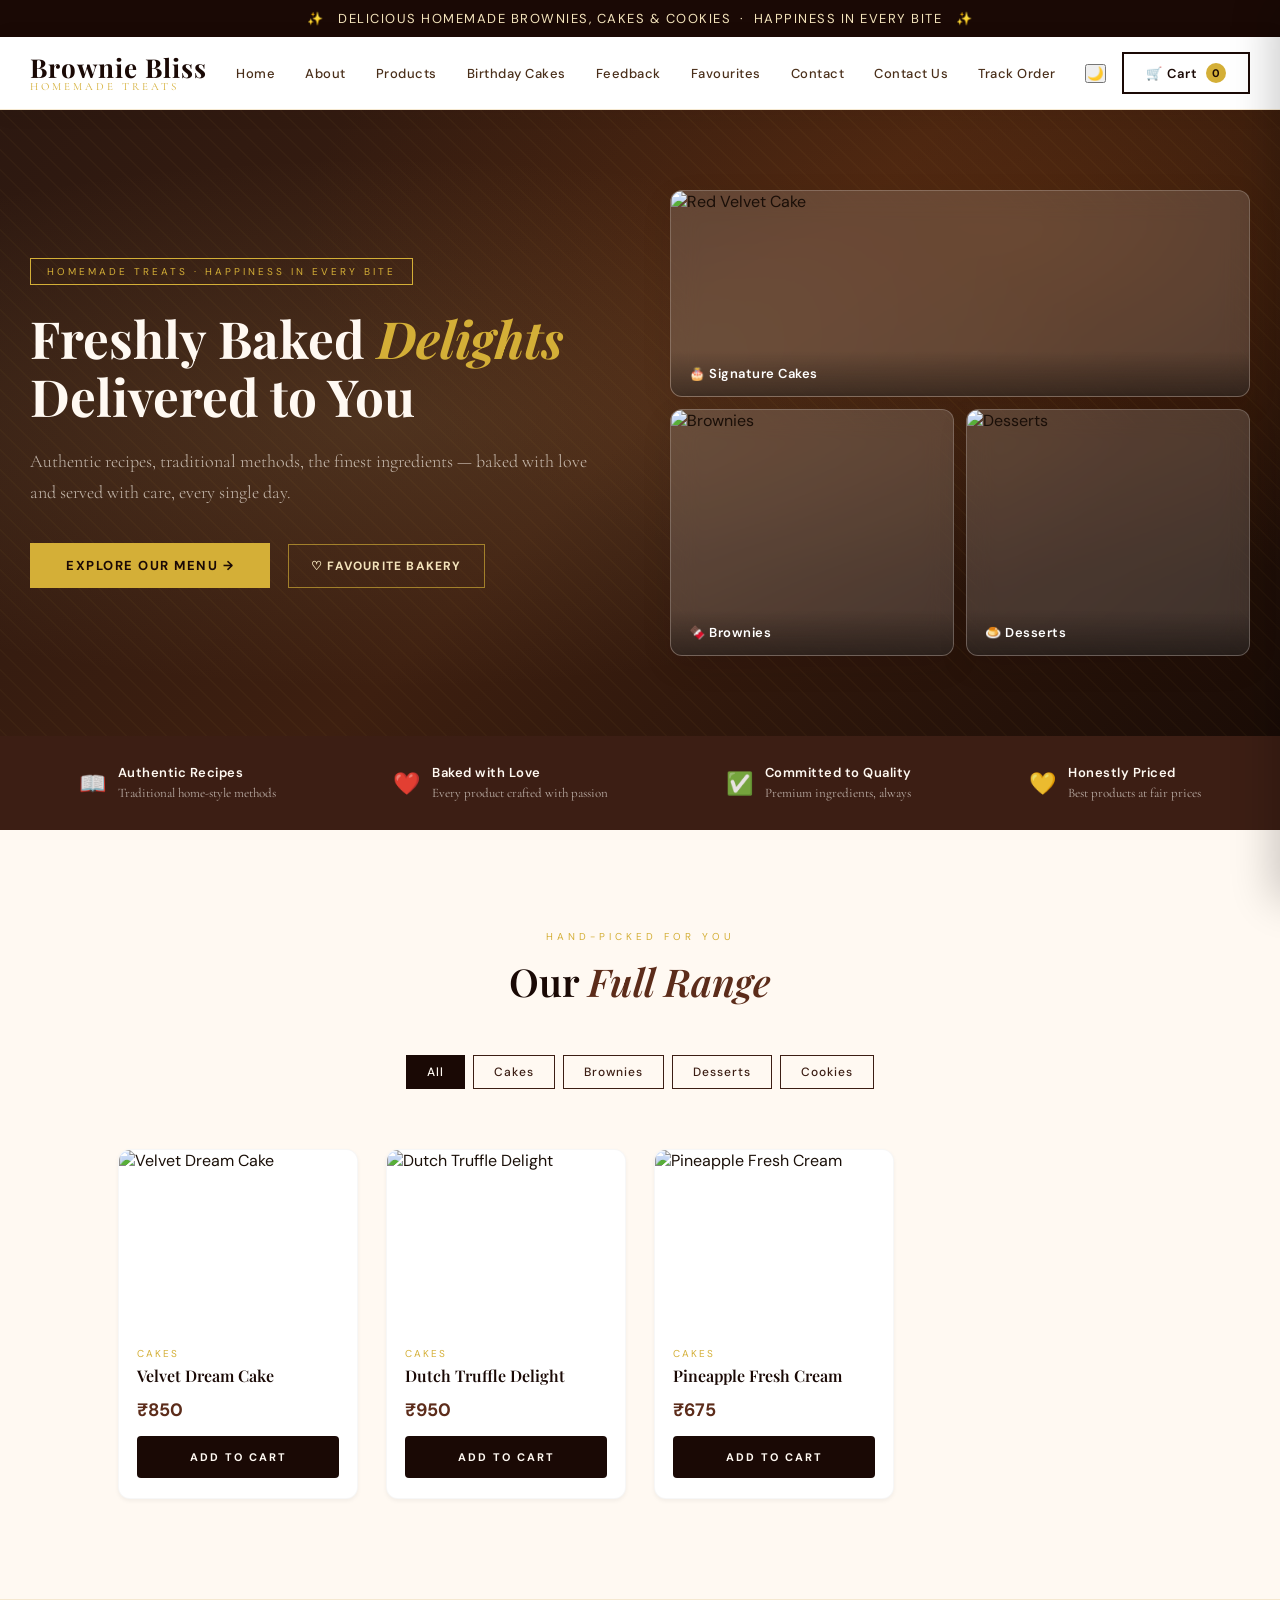
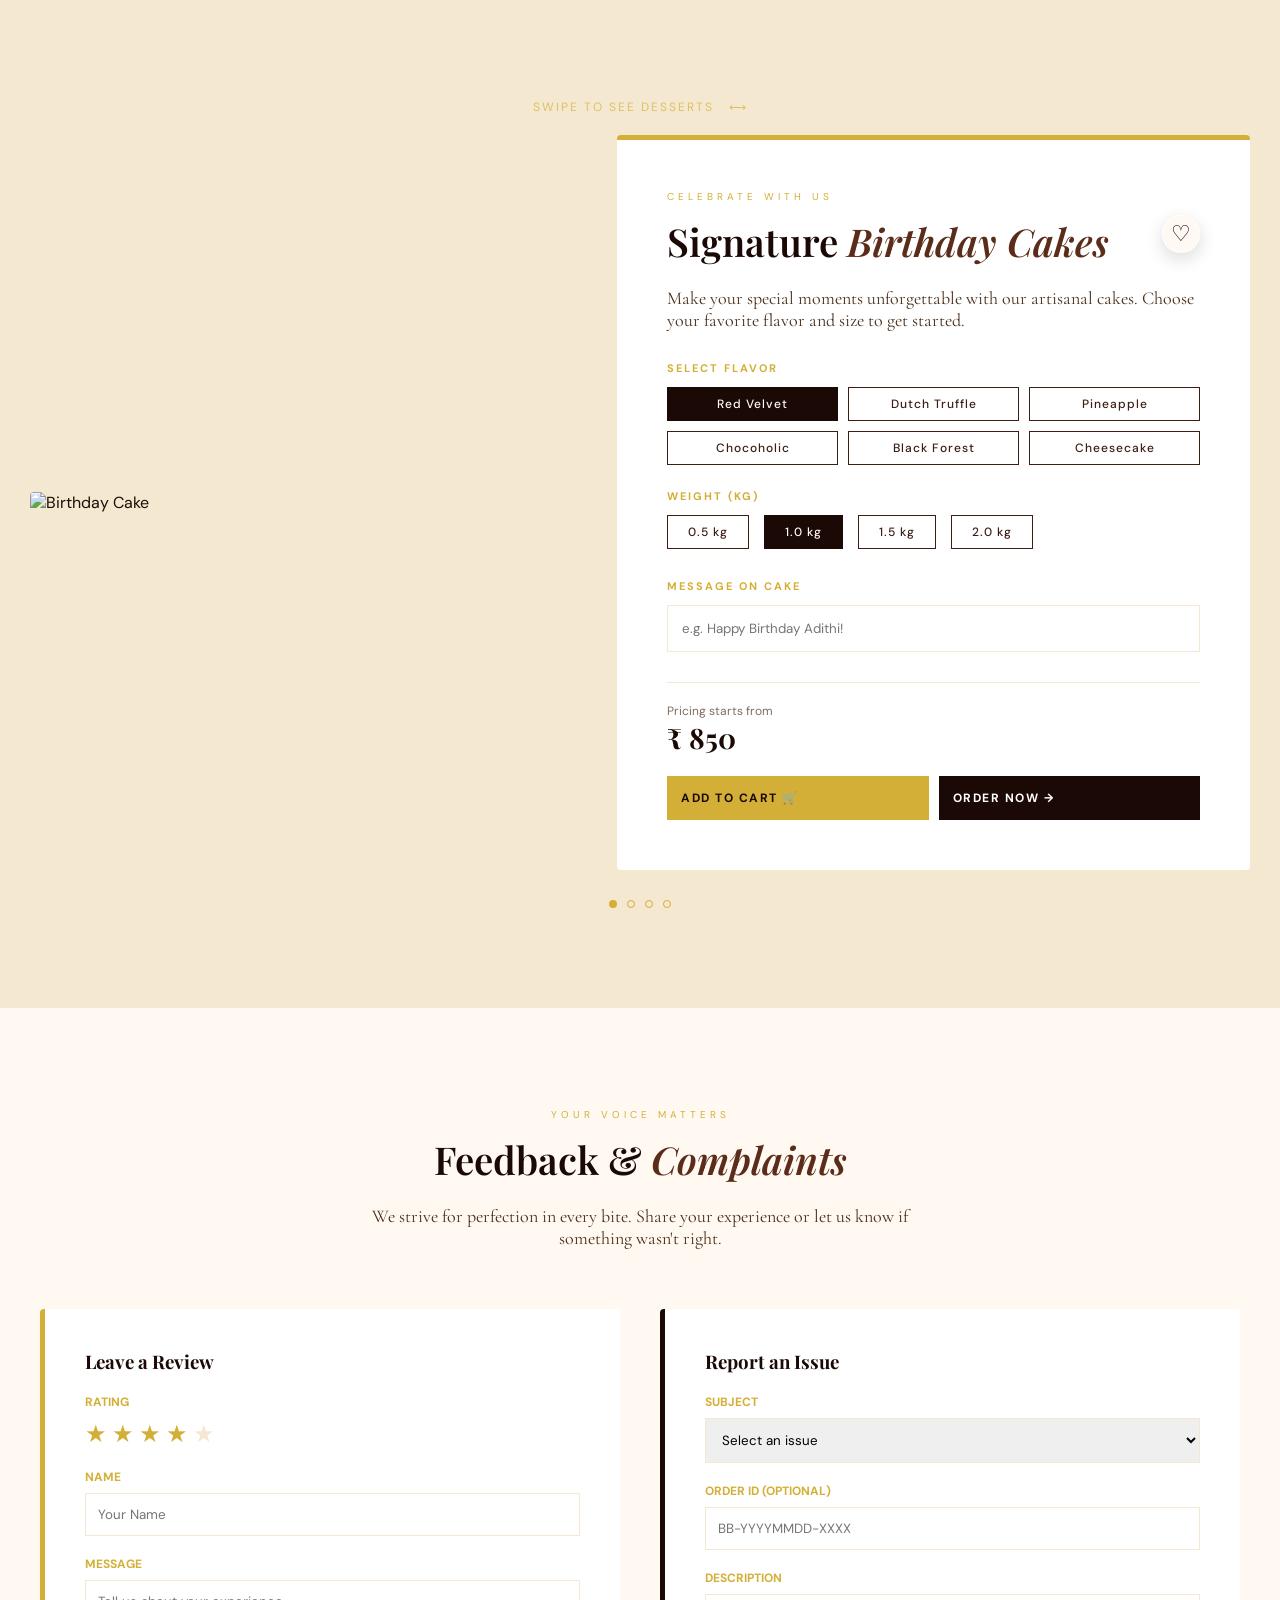
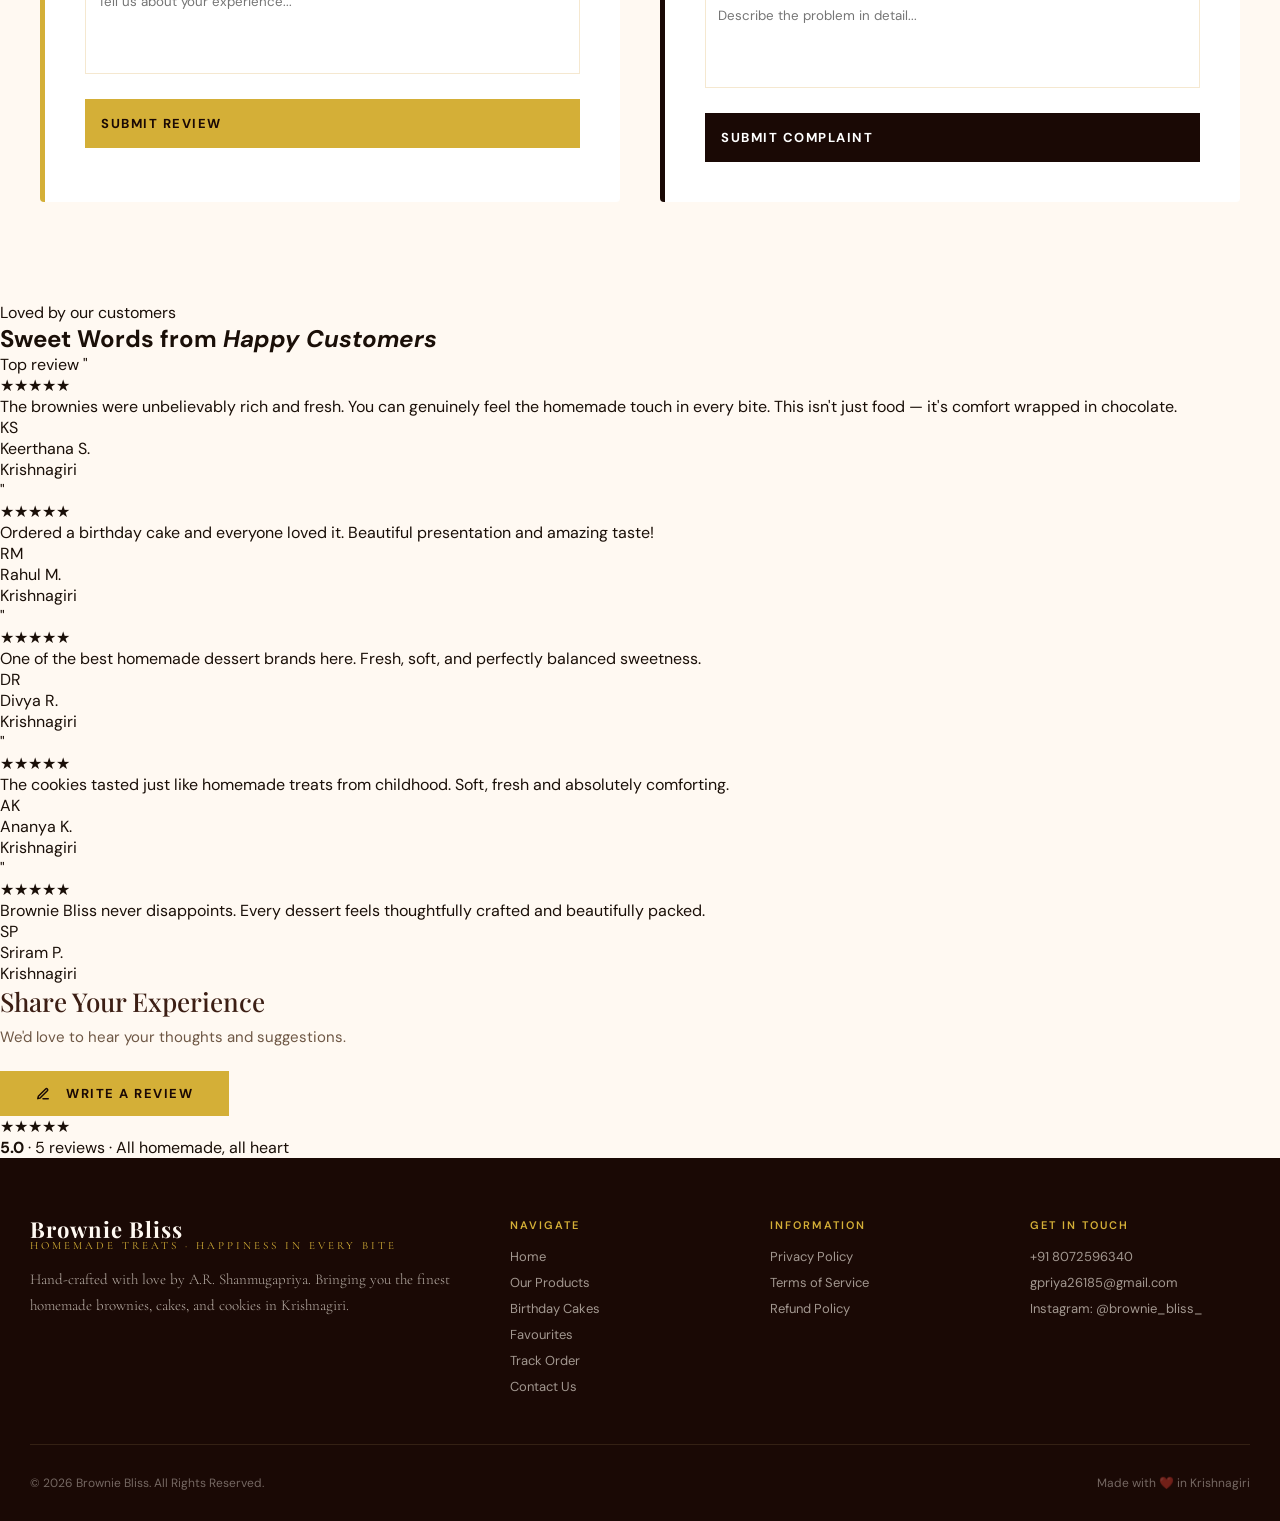
==== commit ac76f86d: "Merge branch 'main' into feat/legal-pages" ====
--- a/public/index.html
+++ b/public/index.html
@@ -37,7 +37,7 @@
       <nav>
         <a href="index.html#home">Home</a>
         <a href="about.html">About</a>
-        <a href="index.html#products">Products</a>
+        <a href="products.html">Products</a>
         <a href="index.html#birthday">Birthday Cakes</a>
         <a href="#feedback">Feedback</a>
         <a href="favourites.html">Favourites <span class="nav-count" data-favourites-count style="display:none">0</span></a>
@@ -62,7 +62,7 @@
   </header>
 <div class="mobile-menu" id="mobileMenu">
   <a href="index.html#home">Home</a>
-  <a href="index.html#products">Products</a>
+  <a href="products.html">Products</a>
   <a href="index.html#birthday">Birthday Cakes</a>
   <a href="index.html#contact">Contact</a>
   <a href="track.html">Track Order</a>
@@ -574,98 +574,111 @@
     </div>
   </section>
 
-<!-- TESTIMONIALS -->
-<section class="testimonials-section">
-  <div class="products-inner">
-
-    <div class="section-header">
-      <span class="section-label">Loved by our customers</span>
-
-      <h2 class="section-title">
-        Sweet Words from <em>Happy Customers</em>
-      </h2>
-    </div>
-
-    <div class="testimonial-marquee">
-
-      <div class="testimonial-track">
-
-        <!-- CARD 1 -->
-        <div class="testimonial-card">
-
-          <div class="testimonial-stars">★★★★★</div>
-
-          <p>
-            “The brownies were unbelievably rich and fresh.
-            You can genuinely feel the homemade touch in every bite.”
-          </p>
-
-          <h4>— Keerthana S.</h4>
-
-        </div>
-
-        <!-- CARD 2 -->
-        <div class="testimonial-card">
-
-          <div class="testimonial-stars">★★★★★</div>
-
-          <p>
-            “Ordered a birthday cake and everyone loved it.
-            Beautiful presentation and amazing taste!”
-          </p>
-
-          <h4>— Rahul M.</h4>
-
-        </div>
-
-        <!-- CARD 3 -->
-        <div class="testimonial-card">
-
-          <div class="testimonial-stars">★★★★★</div>
-
-          <p>
-            “One of the best homemade dessert brands in Krishnagiri.
-            Fresh, soft and perfectly balanced sweetness.”
-          </p>
-
-          <h4>— Divya R.</h4>
-
-        </div>
-
-        <!-- CARD 4 -->
-        <div class="testimonial-card">
-
-          <div class="testimonial-stars">★★★★★</div>
-
-          <p>
-            “The cookies tasted just like homemade treats from childhood.
-            Soft, fresh and absolutely comforting.”
-          </p>
-
-          <h4>— Ananya K.</h4>
-
-        </div>
-
-        <!-- CARD 5 -->
-        <div class="testimonial-card">
-
-          <div class="testimonial-stars">★★★★★</div>
-
-          <p>
-            “Brownie Bliss never disappoints.
-            Every dessert feels thoughtfully crafted and beautifully packed.”
-          </p>
-
-          <h4>— Sriram P.</h4>
-
-        </div>
-
-      </div>
-
+<section class="bb-reviews">
+  <p class="eyebrow">Loved by our customers</p>
+  <h2>Sweet Words from <em>Happy Customers</em></h2>
+
+  <div class="reviews-grid">
+
+    <div class="review-card featured">
+      <span class="featured-badge">Top review</span>
+      <span class="quote-mark">"</span>
+      <div class="stars">★★★★★</div>
+      <p class="review-text">
+        The brownies were unbelievably rich and fresh.
+        You can genuinely feel the homemade touch in every bite.
+        This isn't just food — it's comfort wrapped in chocolate.
+      </p>
+
+      <div class="reviewer">
+        <div class="reviewer-avatar">KS</div>
+        <div>
+          <p class="reviewer-name">Keerthana S.</p>
+          <p class="reviewer-location">Krishnagiri</p>
+        </div>
+      </div>
+
+    <div class="review-card">
+      <span class="quote-mark">"</span>
+      <div class="stars">★★★★★</div>
+      <p class="review-text">
+        Ordered a birthday cake and everyone loved it.
+        Beautiful presentation and amazing taste!
+      </p>
+
+      <div class="reviewer">
+        <div class="reviewer-avatar">RM</div>
+        <div>
+          <p class="reviewer-name">Rahul M.</p>
+          <p class="reviewer-location">Krishnagiri</p>
+        </div>
+
+    <div class="review-card">
+      <span class="quote-mark">"</span>
+      <div class="stars">★★★★★</div>
+      <p class="review-text">
+        One of the best homemade dessert brands here.
+        Fresh, soft, and perfectly balanced sweetness.
+      </p>
+
+      <div class="reviewer">
+        <div class="reviewer-avatar">DR</div>
+        <div>
+          <p class="reviewer-name">Divya R.</p>
+          <p class="reviewer-location">Krishnagiri</p>
+        </div>
+
+    <div class="review-card">
+      <span class="quote-mark">"</span>
+      <div class="stars">★★★★★</div>
+      <p class="review-text">
+        The cookies tasted just like homemade treats from childhood.
+        Soft, fresh and absolutely comforting.
+      </p>
+
+      <div class="reviewer">
+        <div class="reviewer-avatar">AK</div>
+        <div>
+          <p class="reviewer-name">Ananya K.</p>
+          <p class="reviewer-location">Krishnagiri</p>
+        </div>
+
+      </div>
+
+    <div class="review-card">
+      <span class="quote-mark">"</span>
+      <div class="stars">★★★★★</div>
+      <p class="review-text">
+        Brownie Bliss never disappoints.
+        Every dessert feels thoughtfully crafted and beautifully packed.
+      </p>
+
+      <div class="reviewer">
+        <div class="reviewer-avatar">SP</div>
+        <div>
+          <p class="reviewer-name">Sriram P.</p>
+          <p class="reviewer-location">Krishnagiri</p>
+        </div>
+        <h3 style="font-family: 'Playfair Display', serif; font-size: 26px; color: #3C1E14; margin-bottom: 8px; font-weight: 500;">Share Your Experience</h3>
+        <p style="color: var(--text-mid); font-size: 15px; margin-bottom: 24px; opacity: 0.8;">We'd love to hear your thoughts and suggestions.</p>
+        
+        <form onsubmit="event.preventDefault(); showToast('Thank you for your feedback! ⭐'); this.reset();" style="display: inline-block;">
+          <button class="hero-cta premium-write-btn" type="submit">
+            <svg width="14" height="14" viewBox="0 0 24 24" fill="none" stroke="currentColor" stroke-width="2.5" style="margin-right: 4px;"><path d="M12 20h9" stroke-linecap="round" stroke-linejoin="round"/><path d="M16.5 3.5a2.12 2.12 0 0 1 3 3L7 19l-4 1 1-4Z" stroke-linecap="round" stroke-linejoin="round"/></svg>
+            Write a Review
+          </button>
+        </form>
+      </div>
     </div>
 
   </div>
 </section>
+
+  <div class="bb-overall">
+    <span class="stars-big">★★★★★</span>
+    <p class="rating-text"><strong>5.0</strong> · 5 reviews · All homemade, all heart</p>
+  </div>
+
 
   <!-- FOOTER -->
   <footer id="contact">
@@ -682,16 +695,17 @@
         <div class="footer-col">
           <h4>Navigate</h4>
           <a href="#home">Home</a>
-          <a href="#products">Our Products</a>
+          <a href="products.html">Our Products</a>
           <a href="#birthday">Birthday Cakes</a>
           <a href="favourites.html">Favourites</a>
           <a href="track.html">Track Order</a>
           <a href="contact.html">Contact Us</a>
         </div>
-        <div class="footer-col" style="display: none;">
+        <div class="footer-col">
           <h4>Information</h4>
-          <a href="#">Privacy Policy</a>
-          <a href="#">Refund Policy</a>
+          <a href="privacy-policy.html">Privacy Policy</a>
+          <a href="terms-of-service.html">Terms of Service</a>
+          <a href="refund-policy.html">Refund Policy</a>
         </div>
         <div class="footer-col">
           <h4>Get In Touch</h4>
@@ -705,6 +719,7 @@
         <span>Made with ❤️ in Krishnagiri</span>
       </div>
     </div>
+    
   </footer>
 
   <!-- SHARED COMPONENTS -->
@@ -729,7 +744,7 @@
 
   <!-- TOAST -->
   <div class="toast" id="toast"></div>
-
+  <button id="scrollTopBtn" onclick="scrollToTop()">↑</button>
   <script src="script.js"></script>
 </body>
 
--- a/public/style.css
+++ b/public/style.css
@@ -1,3 +1,5 @@
+style.css
+
 html {
   scroll-behavior: smooth;
 }
@@ -24,6 +26,22 @@
   --glass-border: rgba(255, 255, 255, 0.2);
 }
 
+html.dark {
+  --cream: #121212;
+  --cream-dark: #1e1e1e;
+  --white: #1a1a1a;
+
+  --text-dark: #f5f5f5;
+  --text-mid: #d1d1d1;
+
+  --brown-dark: #f5e6ca;
+  --brown-mid: #d6b98c;
+  --brown-warm: #e0b97f;
+
+  --glass: rgba(255, 255, 255, 0.08);
+  --glass-border: rgba(255, 255, 255, 0.15);
+}
+
 * {
   margin: 0;
   padding: 0;
@@ -522,10 +540,13 @@
   border-color: var(--color-primary);
 }
 
-.products-grid {
+.products-grid,
+.all-products-grid {
   display: grid;
-  grid-template-columns: repeat(auto-fit, minmax(260px, 1fr));
-  gap: 24px;
+  grid-template-columns: repeat(auto-fill, minmax(240px, 240px));
+  justify-content: center;
+  gap: 28px;
+  width: 100%;
 }
 
 /* Responsive adjustments */
@@ -2545,20 +2566,29 @@
   margin-left: 10px;
 }
 
-/* Track Error Message */
 .track-error {
-  display: none;
-  background: #fdeaea;
-  color: #d32f2f;
-  padding: 15px;
-  border-radius: var(--radius-sm);
-  border: 1px solid #ffcdd2;
-  margin-top: -15px;
-  margin-bottom: 20px;
-  text-align: center;
-  font-size: 14px;
-  font-weight: 500;
-}
+    display: none;
+
+    min-height: 50px;
+    padding: 15px;
+    margin-top: 12px;
+    margin-bottom: 20px;
+
+    border: 1px solid #f1cdd2;
+    border-radius: var(--radius-sm);
+
+    text-align: center;
+    font-size: 14px;
+    font-weight: 500;
+
+    color: #8b2d2d;
+    background: #fff7f7;
+}
+
+.track-error.show {
+    display: block;
+}
+
 .menu-toggle{
   display:none;
   background:none;
@@ -3124,10 +3154,13 @@
   border-color: var(--brown-dark);
 }
 
-.products-grid {
+.products-grid,
+.all-products-grid {
   display: grid;
-  grid-template-columns: repeat(4, 1fr);
-  gap: 24px;
+  grid-template-columns: repeat(auto-fill, minmax(240px, 240px));
+  justify-content: center;
+  gap: 28px;
+  width: 100%;
 }
 
 .product-card {
@@ -3149,13 +3182,17 @@
 .product-img-wrap {
   position: relative;
   overflow: hidden;
+  width: 100%;
+  aspect-ratio: 4/3;
 }
 
 .product-img-wrap img {
+  position: absolute;
+  top: 0;
+  left: 0;
   width: 100%;
-  height: 220px;
+  height: 100%;
   object-fit: cover;
-  display: block;
   transition: transform 0.4s;
 }
 
@@ -3781,12 +3818,25 @@
     text-align: center;
   }
 
- .hero-text {
+.hero-text {
   display: flex;
   flex-direction: column;
   align-items: center;
 }
-}
+
+.hero-favourite-btn {
+  margin: 14px 0 0;
+}
+
+.hero-visual {
+  max-width: 600px;
+  margin: 0 auto;
+}
+
+.admin-body {
+  margin: 20px auto;
+}
+
 
 /* Admin Panel Additions */
 .panel-title-group {
@@ -3927,9 +3977,19 @@
   line-height: 1;
   backface-visibility: hidden;
 }
-.theme-toggle-btn:hover              { background: var(--brown-dark); transform: rotate(22deg) scale(1.08); }
-html.dark .theme-toggle-btn          { border-color: var(--gold); }
-html.dark .theme-toggle-btn:hover    { background: var(--gold); }
+
+.theme-toggle-btn:hover {
+  background: var(--brown-dark);
+  transform: rotate(22deg) scale(1.08);
+}
+
+html.dark .theme-toggle-btn {
+  border-color: var(--gold);
+}
+
+html.dark .theme-toggle-btn:hover {
+  background: var(--gold);
+}
 
 /* TESTIMONIALS */
 /* TESTIMONIALS SECTION */
@@ -4264,6 +4324,7 @@
 
 /* =========================
    CONTACT PAGE PREMIUM
+========================= */
 
 .contact-page {
   position: relative;
@@ -5457,11 +5518,6 @@
   border-color: var(--brown-dark);
 }
 
-.products-grid {
-  display: grid;
-  grid-template-columns: repeat(4, 1fr);
-  gap: 24px;
-}
 
 .product-card {
   background: var(--white);
@@ -5482,13 +5538,17 @@
 .product-img-wrap {
   position: relative;
   overflow: hidden;
+  width: 100%;
+  aspect-ratio: 4/3;
 }
 
 .product-img-wrap img {
+  position: absolute;
+  top: 0;
+  left: 0;
   width: 100%;
-  height: 220px;
+  height: 100%;
   object-fit: cover;
-  display: block;
   transition: transform 0.4s;
 }
 
@@ -9041,6 +9101,166 @@
   background: var(--gold);
 }
 
+  .bb-reviews {
+    background: #fdf6ee;
+    padding: 64px 32px;
+    font-family: 'Lato', sans-serif;
+    text-align: center;
+  }
+
+  .bb-reviews .eyebrow {
+    font-size: 11px;
+    letter-spacing: 0.18em;
+    color: #b07d3e;
+    text-transform: uppercase;
+    margin: 0 0 12px;
+  }
+
+  .bb-reviews h2 {
+    font-family: 'Playfair Display', serif;
+    font-size: 34px;
+    font-weight: 500;
+    color: #3b1f0a;
+    margin: 0 0 48px;
+    line-height: 1.25;
+  }
+
+  .bb-reviews h2 em {
+    color: #b07d3e;
+    font-style: italic;
+  }
+
+  .reviews-grid {
+    display: grid;
+    grid-template-columns: repeat(auto-fit, minmax(220px, 1fr));
+    gap: 20px;
+    max-width: 900px;
+    margin: 0 auto;
+  }
+
+  .review-card {
+    background: #fff8f0;
+    border: 0.5px solid #e8d0b0;
+    border-radius: 16px;
+    padding: 24px 20px;
+    text-align: left;
+    position: relative;
+    display: flex;
+    flex-direction: column;
+    gap: 14px;
+  }
+
+  .review-card .quote-mark {
+    font-family: 'Playfair Display', serif;
+    font-size: 56px;
+    color: #e8d0b0;
+    line-height: 0.6;
+    display: block;
+    margin-bottom: 4px;
+  }
+
+  .review-card .stars {
+    color: #d4882a;
+    font-size: 15px;
+    letter-spacing: 2px;
+  }
+
+  .review-card .review-text {
+    font-size: 14px;
+    line-height: 1.65;
+    color: #5c3d1e;
+    margin: 0;
+    flex: 1;
+  }
+
+  .review-card .reviewer {
+    display: flex;
+    align-items: center;
+    gap: 10px;
+    border-top: 0.5px solid #e8d0b0;
+    padding-top: 14px;
+    margin-top: 4px;
+  }
+
+  .reviewer-avatar {
+    width: 36px;
+    height: 36px;
+    border-radius: 50%;
+    display: flex;
+    align-items: center;
+    justify-content: center;
+    font-size: 13px;
+    font-weight: 700;
+    flex-shrink: 0;
+    color: #7a4a1c;
+    background: #f2d9b3;
+  }
+
+  .reviewer-name {
+    font-size: 13px;
+    font-weight: 700;
+    color: #3b1f0a;
+    margin: 0;
+    line-height: 1.2;
+  }
+
+  .reviewer-location {
+    font-size: 11px;
+    color: #a0714a;
+    margin: 0;
+  }
+
+  .review-card.featured {
+    border-color: #c9923a;
+    background: #fff3e4;
+    grid-column: span 2;
+  }
+
+  .review-card.featured .review-text {
+    font-size: 15px;
+  }
+
+  .featured-badge {
+    position: absolute;
+    top: 14px;
+    right: 14px;
+    background: #c9923a;
+    color: #fff8f0;
+    font-size: 10px;
+    letter-spacing: 0.1em;
+    text-transform: uppercase;
+    padding: 4px 10px;
+    border-radius: 20px;
+    font-weight: 700;
+  }
+
+  .bb-overall {
+    margin: 48px auto 0;
+    display: flex;
+    align-items: center;
+    justify-content: center;
+    gap: 10px;
+  }
+
+  .bb-overall .stars-big {
+    color: #d4882a;
+    font-size: 20px;
+    letter-spacing: 3px;
+  }
+
+  .bb-overall .rating-text {
+    font-size: 14px;
+    color: #7a4a1c;
+  }
+
+  .bb-overall .rating-text strong {
+    font-weight: 700;
+    color: #3b1f0a;
+  }
+
+  @media (max-width: 500px) {
+    .review-card.featured { grid-column: span 1; }
+  }
 
 
 .customize-modal {
@@ -9586,41 +9806,347 @@
 html.dark .topping-price {
   color: var(--gold);
 }
-
-/* ── FIX 5: Checkout & Cart Responsive Audit (OTP sizes & Keyboard scroll behavior) ── */
+/* TESTIMONIALS */
+.testimonials-section {
+  padding: 100px 0;
+  background: var(--cream);
+  overflow: hidden;
+}
+
+.testimonial-marquee {
+  width: 100%;
+  overflow: hidden;
+  position: relative;
+  margin-top: 60px;
+}
+
+.testimonial-track {
+  display: flex;
+  align-items: stretch;
+  gap: 28px;
+  width: max-content;
+  flex-wrap: nowrap;
+  animation: scrollTestimonials 40s linear infinite;
+}
+
+.testimonial-marquee:hover .testimonial-track {
+  animation-play-state: paused;
+}
+
+.testimonial-card {
+  min-width: 340px;
+  max-width: 340px;
+  background: var(--white);
+  padding: 35px;
+  border-radius: 18px;
+  box-shadow: var(--shadow);
+  border: 1px solid rgba(0,0,0,0.05);
+  transition: transform 0.35s ease, box-shadow 0.35s ease;
+  flex-shrink: 0;
+}
+
+.testimonial-card:hover {
+  transform: translateY(-8px);
+  box-shadow: 0 18px 35px rgba(0,0,0,0.12);
+}
+
+.testimonial-stars {
+  font-size: 20px;
+  color: #d4a017;
+  margin-bottom: 18px;
+  letter-spacing: 3px;
+}
+
+.testimonial-card p {
+  font-size: 16px;
+  line-height: 1.8;
+  color: var(--text-mid);
+  margin-bottom: 24px;
+  font-family: 'Cormorant Garamond', serif;
+}
+
+.testimonial-card h4 {
+  font-size: 14px;
+  letter-spacing: 1px;
+  color: var(--brown-dark);
+  text-transform: uppercase;
+}
+
+@keyframes scrollTestimonials {
+  0% {
+    transform: translateX(0);
+  }
+
+  100% {
+    transform: translateX(calc(-50% - 28px));
+  }
+}
+
+/* MOBILE */
+@media (max-width: 768px) {
+  .testimonial-card {
+    min-width: 280px;
+    max-width: 280px;
+    padding: 28px;
+  }
+
+  .testimonial-track {
+    gap: 18px;
+    animation-duration: 20s;
+  }
+}
+
+/* Checkout Responsive */
 @media (max-width: 480px) {
   .checkout-overlay {
-    align-items: flex-start !important; /* Prevent off-screen vertical centering when keyboard is open */
+    align-items: flex-start !important;
     overflow-y: auto !important;
     padding: 20px 10px;
     -webkit-overflow-scrolling: touch;
   }
+
   .checkout-modal {
-    margin: 20px auto !important; /* Centered with vertical safety spacing */
+    margin: 20px auto !important;
     width: 100% !important;
-    max-width: 355px !important; /* Ensures it perfectly fits 375px screens with margin */
-  }
+    max-width: 355px !important;
+  }
+
   .checkout-body {
-    padding: 24px 16px !important; /* Gives more content room on small mobile widths */
-  }
+    padding: 24px 16px !important;
+  }
+
   .otp-container {
     justify-content: center !important;
-    gap: 8px !important; /* Tightens gaps to fit exactly six 44px boxes */
-  }
+    gap: 8px !important;
+  }
+
   .otp-box {
     flex: 0 0 44px !important;
     width: 44px !important;
     height: 44px !important;
     min-width: 44px !important;
     min-height: 44px !important;
-    font-size: 20px !important; /* Adjusted slightly to look proportional inside 44px */
-  }
-}
-
+    font-size: 20px !important;
+  }
+}
+
+/* Birthday Slider */
 .birthday-slider::-webkit-scrollbar {
   display: none;
 }
+
 .birthday-slider {
   -ms-overflow-style: none;
   scrollbar-width: none;
 }
+
+/* Price Filter */
+.price-filter-wrapper {
+  display: flex;
+  justify-content: center;
+  margin: 40px 0 55px;
+}
+
+.price-filter {
+  display: flex !important;
+  justify-content: center !important;
+  align-items: center !important;
+  gap: 14px !important;
+  margin: 35px 0 !important;
+
+  padding: 16px 28px;
+  background: rgba(255, 248, 243, 0.75);
+  backdrop-filter: blur(12px);
+
+  border: 1px solid rgba(255,255,255,0.4);
+  border-radius: 999px;
+
+  box-shadow:
+    0 8px 30px rgba(111, 67, 44, 0.08),
+    inset 0 1px 0 rgba(255,255,255,0.6);
+
+  transition: all 0.3s ease;
+}
+
+.price-filter:hover {
+  transform: translateY(-2px);
+
+  box-shadow:
+    0 12px 35px rgba(111, 67, 44, 0.12),
+    inset 0 1px 0 rgba(255,255,255,0.7);
+}
+
+.price-filter label {
+  font-size: 20px !important;
+  font-family: 'Playfair Display', serif !important;
+  color: #5c372c !important;
+}
+
+.custom-price-filter {
+  appearance: none !important;
+  -webkit-appearance: none;
+  -moz-appearance: none;
+
+  background-color: #fff4ec !important;
+  border: 2px solid #c89b7b !important;
+  border-radius: 30px !important;
+
+  padding: 12px 50px 12px 20px !important;
+  min-width: 220px;
+
+  text-align: left;
+  color: #5c372c !important;
+
+  font-size: 15px !important;
+  font-weight: 600 !important;
+  font-family: 'DM Sans', sans-serif !important;
+
+  cursor: pointer !important;
+  outline: none !important;
+
+  box-shadow: 0 4px 12px rgba(0,0,0,0.08) !important;
+
+  background-image: url("data:image/svg+xml;utf8,<svg fill='%235c372c' height='20' viewBox='0 0 20 20' width='20' xmlns='http://www.w3.org/2000/svg'><path d='M5 7l5 5 5-5z'/></svg>");
+  background-repeat: no-repeat;
+  background-position: right 16px center;
+
+  transition: all 0.3s ease;
+}
+
+.custom-price-filter:hover {
+  background: linear-gradient(
+    135deg,
+    #fff5ef,
+    #fde7d8
+  );
+
+  transform: scale(1.02);
+}
+
+.custom-price-filter:focus {
+  box-shadow:
+    0 0 0 4px rgba(181, 131, 102, 0.18);
+}
+}
+
+.custom-price-filter {
+  appearance: none !important;
+  background-color: #fff4ec !important;
+  border: 2px solid #c89b7b !important;
+  border-radius: 30px !important;
+  padding: 12px 50px 12px 20px !important;
+  min-width: 220px;
+  text-align: left;
+  color: #5c372c !important;
+  font-size: 15px !important;
+  font-weight: 600 !important;
+  font-family: 'DM Sans', sans-serif !important;
+  cursor: pointer !important;
+  outline: none !important;
+  box-shadow: 0 4px 12px rgba(0,0,0,0.08) !important;
+  background-image: url("data:image/svg+xml;utf8,<svg fill='%235c372c' height='20' viewBox='0 0 20 20' width='20' xmlns='http://www.w3.org/2000/svg'><path d='M5 7l5 5 5-5z'/></svg>");
+
+background-repeat: no-repeat;
+background-position: right 16px center;
+}
+
+.price-filter {
+  display: flex !important;
+  justify-content: center !important;
+  align-items: center !important;
+  gap: 14px !important;
+  margin: 35px 0 !important;
+}
+
+.price-filter label {
+  font-size: 20px !important;
+  font-family: 'Playfair Display', serif !important;
+  color: #5c372c !important;
+}
+
+#scrollTopBtn:hover {
+    background-color: #8b5a3c;
+    transform: scale(1.1);
+}
+
+/* LEGAL PAGES */
+
+.legal-container {
+  max-width: 1100px;
+  margin: 0 auto;
+}
+
+.legal-grid {
+  display: grid;
+  grid-template-columns: repeat(auto-fit, minmax(320px, 1fr));
+  gap: 28px;
+  align-items: stretch;
+}
+
+.legal-card {
+  background: var(--white);
+  border: 1px solid rgba(212, 175, 55, 0.15);
+  border-radius: 22px;
+  height: 100%;
+  padding: 32px;
+  transition: all 0.35s ease;
+  box-shadow: 0 10px 30px rgba(0,0,0,0.04);
+}
+
+.legal-card:hover {
+  transform: translateY(-8px) scale(1.01);
+  border-color: var(--gold);
+  box-shadow: 0 18px 45px rgba(0,0,0,0.08);
+}
+
+.legal-card h2 {
+  font-family: 'Playfair Display', serif;
+  font-size: 24px;
+  color: var(--brown-dark);
+  margin-bottom: 14px;
+}
+
+.legal-card p {
+  color: var(--text-mid);
+  line-height: 1.8;
+  font-size: 15px;
+}
+
+.legal-hero {
+  padding: 140px 24px 80px;
+  background: linear-gradient(
+    to bottom,
+    var(--cream),
+    var(--cream-dark)
+  );
+  text-align: center;
+}
+
+.legal-hero p {
+  max-width: 650px;
+  margin: 18px auto 0;
+  color: var(--text-mid);
+}
+
+.legal-back {
+  text-align: center;
+  margin-top: 55px;
+}
+
+.legal-back-btn {
+  display: inline-block;
+  padding: 14px 30px;
+  background: var(--gold);
+  color: #000;
+  border-radius: 999px;
+  text-decoration: none;
+  font-weight: 600;
+  transition: all 0.3s ease;
+  box-shadow: 0 10px 25px rgba(212, 175, 55, 0.25);
+}
+
+.legal-back-btn:hover {
+  transform: translateY(-4px) scale(1.03);
+  box-shadow: 0 18px 35px rgba(212, 175, 55, 0.35);
+  background: #e6c14d;
+}
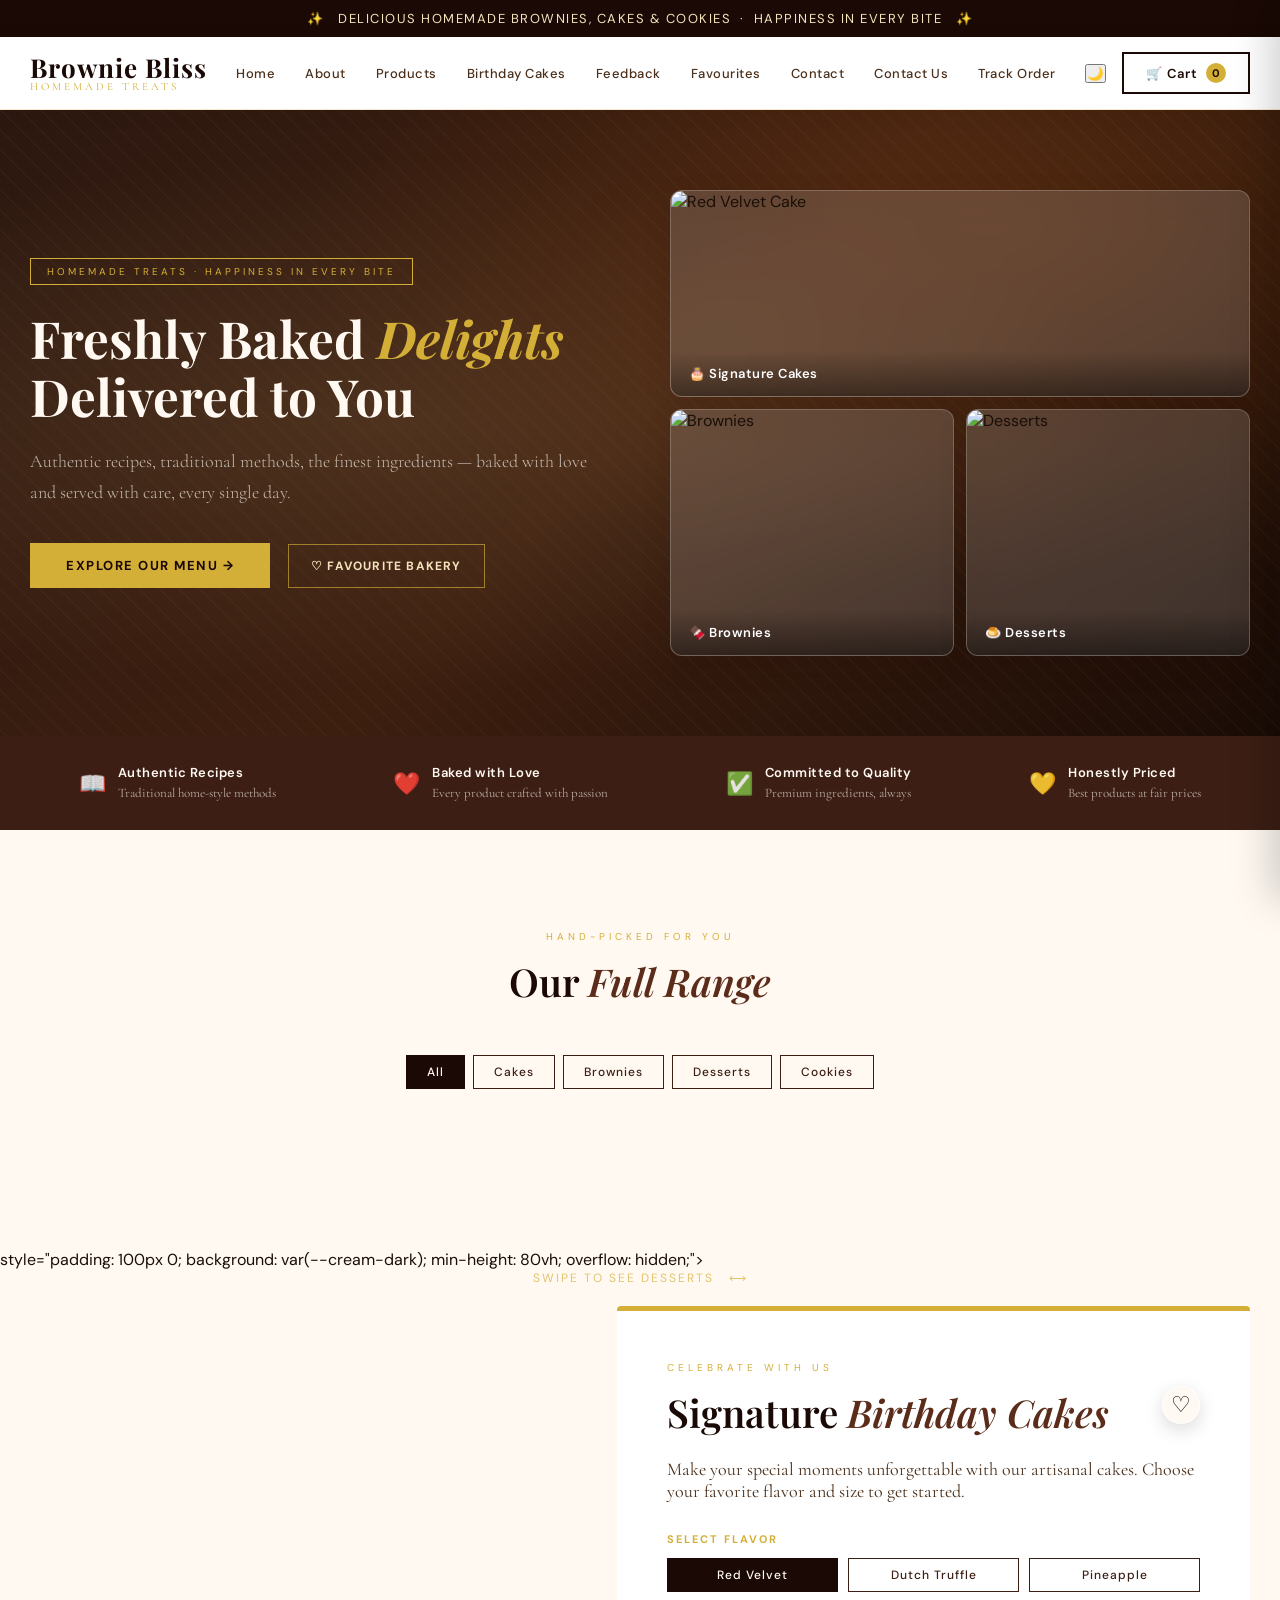
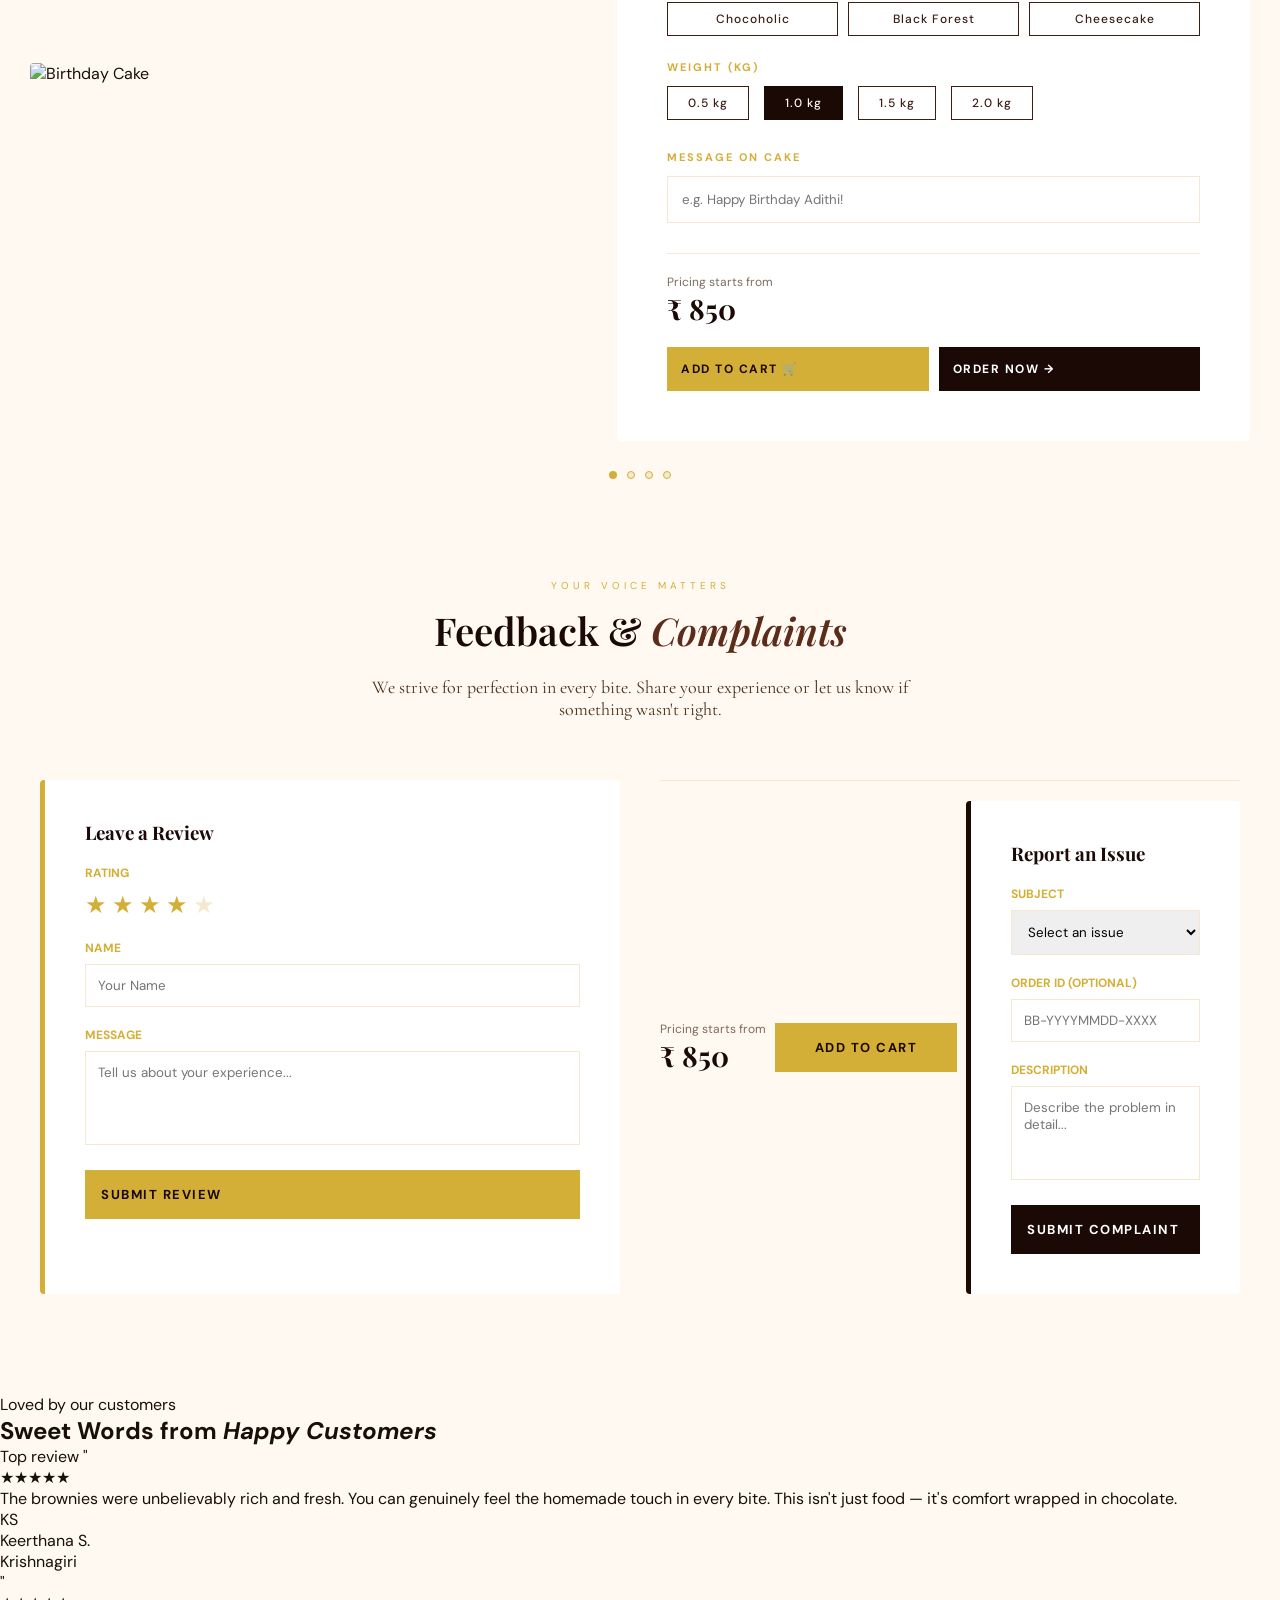
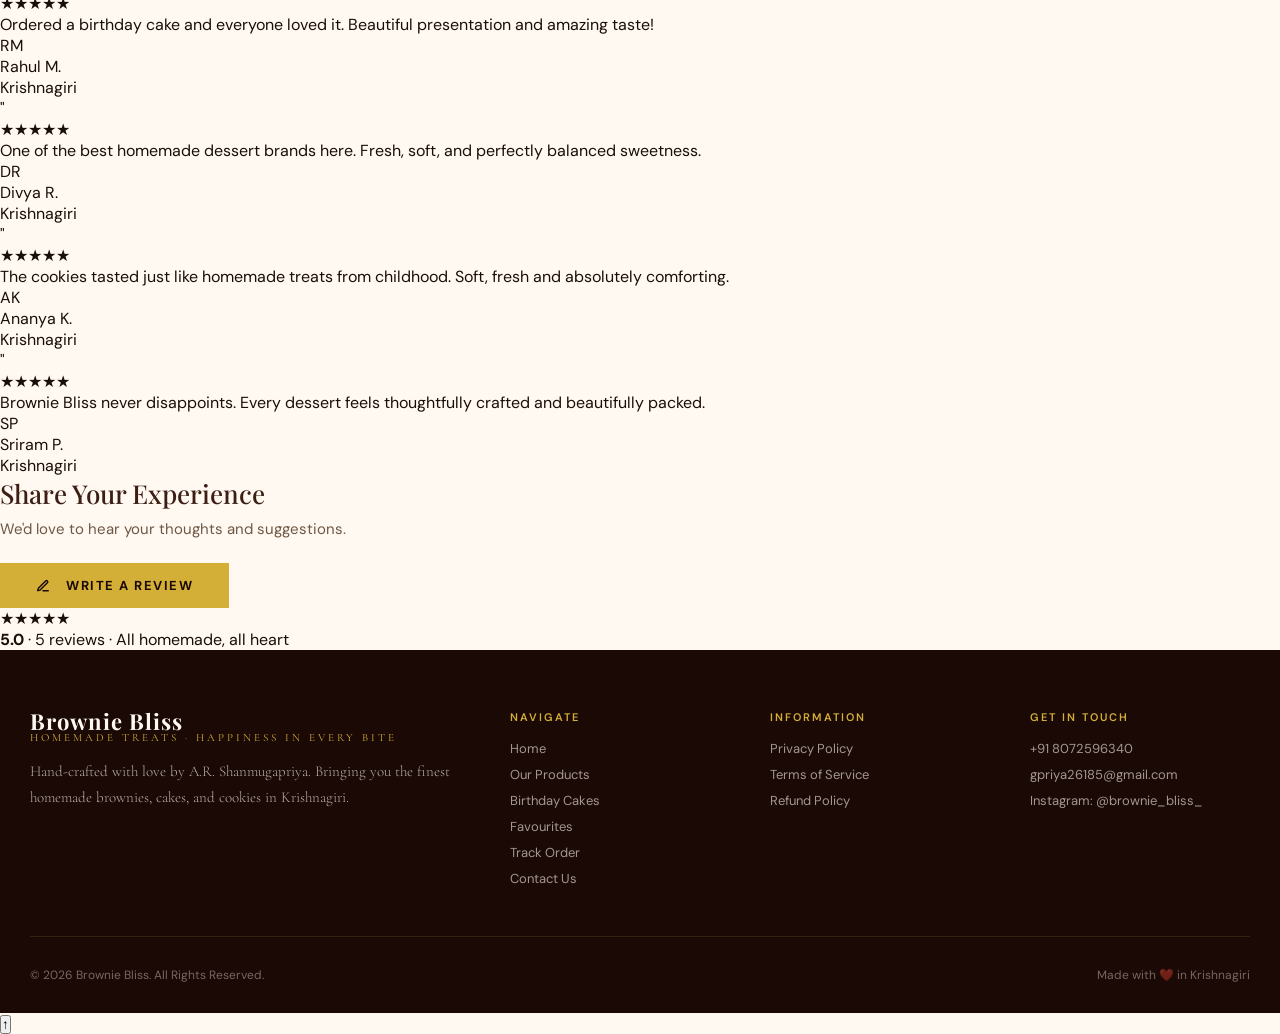
==== commit e619ede3: "Merge branch 'main' into main" ====
--- a/public/index.html
+++ b/public/index.html
@@ -10,6 +10,7 @@
     href="https://fonts.googleapis.com/css2?family=Playfair+Display:ital,wght@0,400;0,600;0,700;1,400&family=Cormorant+Garamond:wght@300;400;500&family=DM+Sans:wght@300;400;500&display=swap"
     rel="stylesheet">
   <link rel="stylesheet" href="style.css">
+  
   <!-- Theme init: sets dark class synchronously before first paint (no flash) -->
   <script>
     (function () {
@@ -67,91 +68,146 @@
   <a href="index.html#contact">Contact</a>
   <a href="track.html">Track Order</a>
 </div>
-  <!-- HERO -->
-  <section class="hero">
-    <div class="hero-bg"></div>
-    <div class="hero-pattern"></div>
-    <div class="hero-content">
-      <div class="hero-text">
-        <span class="hero-badge">Homemade Treats · Happiness in every bite</span>
-        <h1 class="hero-title">
-          Freshly Baked <em>Delights</em><br>Delivered to You
-        </h1>
-        <p class="hero-desc">Authentic recipes, traditional methods, the finest ingredients — baked with love
-          and served
-          with care, every single day.</p>
-        <a href="#products" class="hero-cta" style="text-decoration: none;">
-          Explore Our Menu &rarr;
-        </a>
-        <button class="hero-favourite-btn"
-          type="button"
-          data-fav-type="bakeries"
-          data-fav-id="brownie-bliss"
-          aria-pressed="false"
-          onclick="toggleBakeryFavourite()">
-          &#9825; Favourite Bakery
-        </button>
-      </div>
-      <div class="hero-visual">
-        <div class="hero-card">
-          <img src="https://theobroma.in/cdn/shop/files/redvelvet-theo.jpg?v=1701321860" alt="Red Velvet Cake">
-          <div class="hero-card-label">🎂 Signature Cakes</div>
-        </div>
-        <div class="hero-card">
-          <img src="https://theobroma.in/cdn/shop/files/OverloadBrownie_400x400.jpg?v=1711183338" alt="Brownies">
-          <div class="hero-card-label">🍫 Brownies</div>
-        </div>
-        <div class="hero-card">
-          <img src="https://theobroma.in/cdn/shop/files/Delicacies-04.jpg?v=1681320427" alt="Desserts">
-          <div class="hero-card-label">🍮 Desserts</div>
-        </div>
-      </div>
-    </div>
-  </section>
-
+<!-- HERO -->
+<section class="hero">
+  <div class="hero-bg"></div>
+  <div class="hero-pattern"></div>
+
+  <div class="hero-content">
+
+    <div class="hero-text" data-aos="fade-right">
+
+      <span class="hero-badge">
+        Homemade Treats · Happiness in every bite
+      </span>
+
+      <h1 class="hero-title">
+        Freshly Baked <em>Delights</em><br>
+        Delivered to You
+      </h1>
+
+      <p class="hero-desc">
+        Authentic recipes, traditional methods, the finest ingredients —
+        baked with love and served with care, every single day.
+      </p>
+
+      <a href="#products" class="hero-cta" style="text-decoration: none;">
+        Explore Our Menu &rarr;
+      </a>
+
+      <button
+        class="hero-favourite-btn"
+        type="button"
+        data-fav-type="bakeries"
+        data-fav-id="brownie-bliss"
+        aria-pressed="false"
+        onclick="toggleBakeryFavourite()">
+
+        &#9825; Favourite Bakery
+
+      </button>
+
+    </div>
+
+    <div class="hero-visual" data-aos="fade-left">
+
+      <div class="hero-card">
+
+        <img
+          src="https://theobroma.in/cdn/shop/files/redvelvet-theo.jpg?v=1701321860"
+          alt="Red Velvet Cake">
+
+        <div class="hero-card-label">
+          🎂 Signature Cakes
+        </div>
+
+      </div>
+
+      <div class="hero-card">
+
+        <img
+          src="https://theobroma.in/cdn/shop/files/OverloadBrownie_400x400.jpg?v=1711183338"
+          alt="Brownies">
+
+        <div class="hero-card-label">
+          🍫 Brownies
+        </div>
+
+      </div>
+
+      <div class="hero-card">
+
+        <img
+          src="https://theobroma.in/cdn/shop/files/Delicacies-04.jpg?v=1681320427"
+          alt="Desserts">
+
+        <div class="hero-card-label">
+          🍮 Desserts
+        </div>
+
+      </div>
+
+    </div>
+
+  </div>
+</section>
   <!-- VALUES STRIP -->
-  <div class="values-strip" id="about">
-    <div class="values-inner">
-      <div class="value-item">
-        <span class="value-icon">📖</span>
-        <div class="value-text">
-          <strong>Authentic Recipes</strong>
-          <span>Traditional home-style methods</span>
-        </div>
-      </div>
-      <div class="value-item">
-        <span class="value-icon">❤️</span>
-        <div class="value-text">
-          <strong>Baked with Love</strong>
-          <span>Every product crafted with passion</span>
-        </div>
-      </div>
-      <div class="value-item">
-        <span class="value-icon">✅</span>
-        <div class="value-text">
-          <strong>Committed to Quality</strong>
-          <span>Premium ingredients, always</span>
-        </div>
-      </div>
-      <div class="value-item">
-        <span class="value-icon">💛</span>
-        <div class="value-text">
-          <strong>Honestly Priced</strong>
-          <span>Best products at fair prices</span>
-        </div>
-      </div>
-    </div>
+<div class="values-strip" id="about">
+
+  <div class="values-inner" data-aos="fade-up">
+
+    <div class="value-item">
+      <span class="value-icon">📖</span>
+
+      <div class="value-text">
+        <strong>Authentic Recipes</strong>
+        <span>Traditional home-style methods</span>
+      </div>
+    </div>
+
+    <div class="value-item">
+      <span class="value-icon">❤️</span>
+
+      <div class="value-text">
+        <strong>Baked with Love</strong>
+        <span>Every product crafted with passion</span>
+      </div>
+    </div>
+
+    <div class="value-item">
+      <span class="value-icon">✅</span>
+
+      <div class="value-text">
+        <strong>Committed to Quality</strong>
+        <span>Premium ingredients, always</span>
+      </div>
+    </div>
+
+    <div class="value-item">
+      <span class="value-icon">💛</span>
+
+      <div class="value-text">
+        <strong>Honestly Priced</strong>
+        <span>Best products at fair prices</span>
+      </div>
+    </div>
+
   </div>
-
-
-
+</div>
   <!-- PRODUCTS SECTION -->
   <section class="products-section" id="products" style="padding: 100px 30px; background: var(--cream);">
     <div class="products-inner">
-      <div class="section-header">
-        <span class="section-label">Hand-picked for you</span>
-        <h2 class="section-title">Our <em>Full Range</em></h2>
-      </div>
+      <div class="section-header" data-aos="fade-up">
+
+  <span class="section-label">
+    Hand-picked for you
+  </span>
+
+  <h2 class="section-title">
+    Our <em>Full Range</em>
+  </h2>
+
+</div>
 
       <div class="filter-tabs" style="margin-bottom: 60px;">
         <button class="filter-tab active" onclick="filterProducts('all', this)">All</button>
@@ -166,7 +222,7 @@
   </section>
 
   <!-- BIRTHDAY & DESSERT SLIDER SECTION -->
-  <section class="birthday-section" id="birthday"
+  <section class="birthday-section" data-aos="fade-up"></section>
     style="padding: 100px 0; background: var(--cream-dark); min-height: 80vh; overflow: hidden;">
     
     <!-- Slider Hint -->
@@ -542,6 +598,19 @@
           </form>
         </div>
 
+        <div
+          style="display: flex; justify-content: space-between; align-items: center; padding-top: 20px; border-top: 1px solid var(--cream-dark);">
+          <div>
+            <span style="display: block; font-size: 12px; color: var(--text-mid); opacity: 0.7;">Pricing
+              starts
+              from</span>
+            <span id="cakePrice"
+              style="font-family: 'Playfair Display', serif; font-size: 28px; font-weight: 700; color: var(--brown-dark);">₹
+              850</span>
+          </div>
+          <button class="hero-cta" style="padding: 16px 40px;" onclick="addBirthdayToCart()">
+            Add to Cart
+          </button>
         <!-- Complaint Area -->
         <div style="background: var(--white); padding: 40px; border-radius: 4px; box-shadow: var(--shadow); border-left: 5px solid var(--brown-dark);">
           <h3 style="font-family: 'Playfair Display', serif; margin-bottom: 20px; color: var(--brown-dark);">Report an Issue</h3>
@@ -746,6 +815,7 @@
   <div class="toast" id="toast"></div>
   <button id="scrollTopBtn" onclick="scrollToTop()">↑</button>
   <script src="script.js"></script>
+  <script src="https://unpkg.com/aos@2.3.4/dist/aos.js"></script>
 </body>
 
 </html>
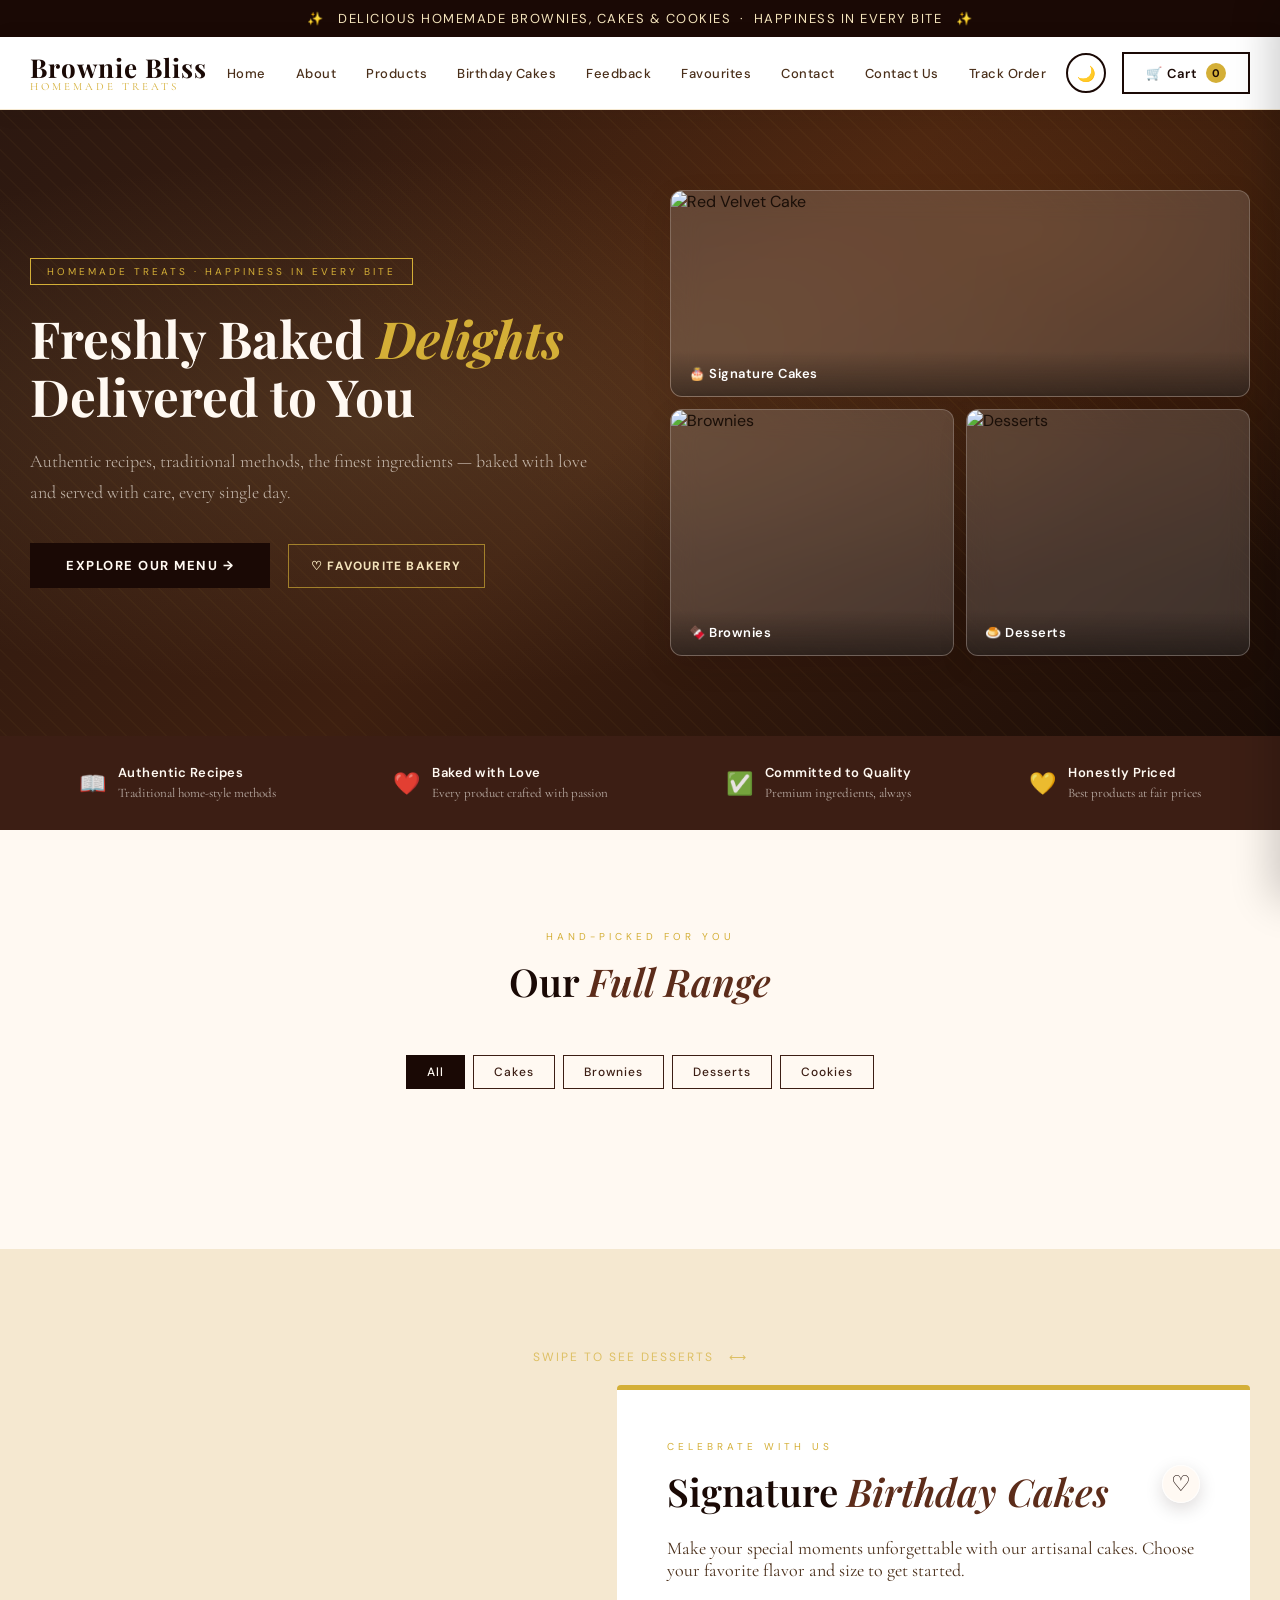
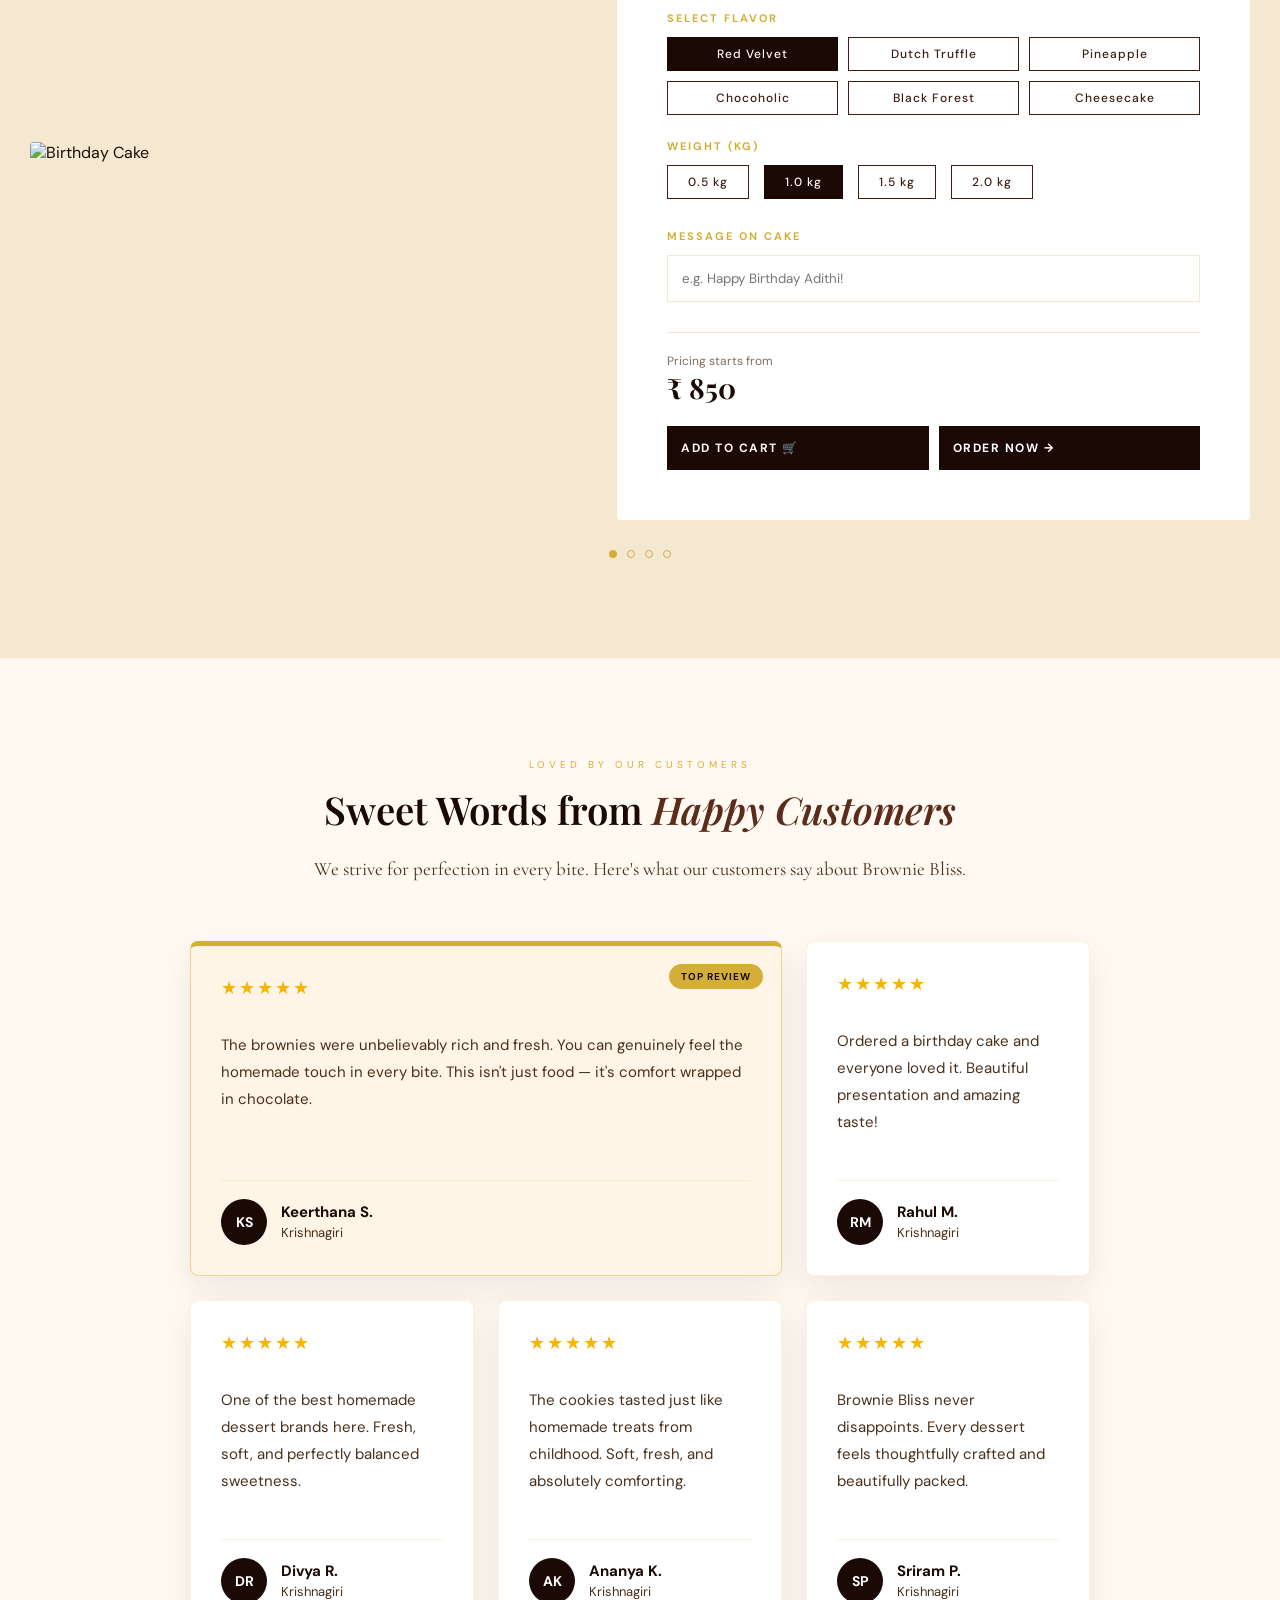
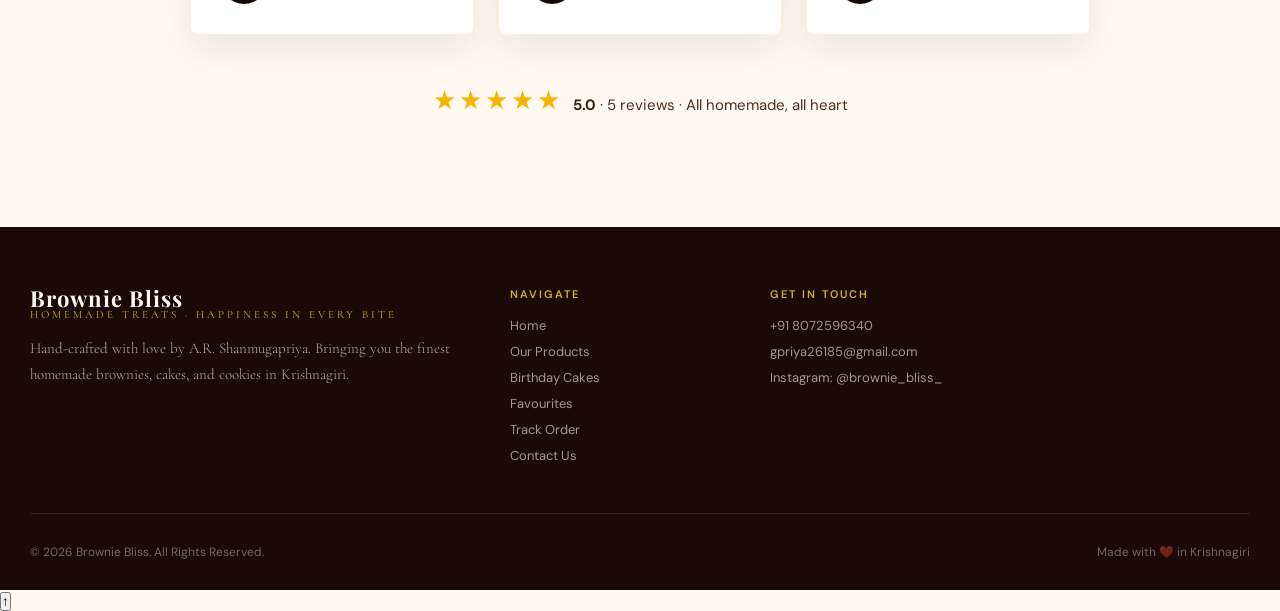
==== commit 07032260: "Improve feedback section with responsive testimonial cards" ====
--- a/public/index.html
+++ b/public/index.html
@@ -10,7 +10,6 @@
     href="https://fonts.googleapis.com/css2?family=Playfair+Display:ital,wght@0,400;0,600;0,700;1,400&family=Cormorant+Garamond:wght@300;400;500&family=DM+Sans:wght@300;400;500&display=swap"
     rel="stylesheet">
   <link rel="stylesheet" href="style.css">
-  
   <!-- Theme init: sets dark class synchronously before first paint (no flash) -->
   <script>
     (function () {
@@ -68,146 +67,91 @@
   <a href="index.html#contact">Contact</a>
   <a href="track.html">Track Order</a>
 </div>
-<!-- HERO -->
-<section class="hero">
-  <div class="hero-bg"></div>
-  <div class="hero-pattern"></div>
-
-  <div class="hero-content">
-
-    <div class="hero-text" data-aos="fade-right">
-
-      <span class="hero-badge">
-        Homemade Treats · Happiness in every bite
-      </span>
-
-      <h1 class="hero-title">
-        Freshly Baked <em>Delights</em><br>
-        Delivered to You
-      </h1>
-
-      <p class="hero-desc">
-        Authentic recipes, traditional methods, the finest ingredients —
-        baked with love and served with care, every single day.
-      </p>
-
-      <a href="#products" class="hero-cta" style="text-decoration: none;">
-        Explore Our Menu &rarr;
-      </a>
-
-      <button
-        class="hero-favourite-btn"
-        type="button"
-        data-fav-type="bakeries"
-        data-fav-id="brownie-bliss"
-        aria-pressed="false"
-        onclick="toggleBakeryFavourite()">
-
-        &#9825; Favourite Bakery
-
-      </button>
-
-    </div>
-
-    <div class="hero-visual" data-aos="fade-left">
-
-      <div class="hero-card">
-
-        <img
-          src="https://theobroma.in/cdn/shop/files/redvelvet-theo.jpg?v=1701321860"
-          alt="Red Velvet Cake">
-
-        <div class="hero-card-label">
-          🎂 Signature Cakes
-        </div>
-
-      </div>
-
-      <div class="hero-card">
-
-        <img
-          src="https://theobroma.in/cdn/shop/files/OverloadBrownie_400x400.jpg?v=1711183338"
-          alt="Brownies">
-
-        <div class="hero-card-label">
-          🍫 Brownies
-        </div>
-
-      </div>
-
-      <div class="hero-card">
-
-        <img
-          src="https://theobroma.in/cdn/shop/files/Delicacies-04.jpg?v=1681320427"
-          alt="Desserts">
-
-        <div class="hero-card-label">
-          🍮 Desserts
-        </div>
-
-      </div>
-
-    </div>
-
+  <!-- HERO -->
+  <section class="hero">
+    <div class="hero-bg"></div>
+    <div class="hero-pattern"></div>
+    <div class="hero-content">
+      <div class="hero-text">
+        <span class="hero-badge">Homemade Treats · Happiness in every bite</span>
+        <h1 class="hero-title">
+          Freshly Baked <em>Delights</em><br>Delivered to You
+        </h1>
+        <p class="hero-desc">Authentic recipes, traditional methods, the finest ingredients — baked with love
+          and served
+          with care, every single day.</p>
+        <a href="#products" class="hero-cta" style="text-decoration: none;">
+          Explore Our Menu &rarr;
+        </a>
+        <button class="hero-favourite-btn"
+          type="button"
+          data-fav-type="bakeries"
+          data-fav-id="brownie-bliss"
+          aria-pressed="false"
+          onclick="toggleBakeryFavourite()">
+          &#9825; Favourite Bakery
+        </button>
+      </div>
+      <div class="hero-visual">
+        <div class="hero-card">
+          <img src="https://theobroma.in/cdn/shop/files/redvelvet-theo.jpg?v=1701321860" alt="Red Velvet Cake">
+          <div class="hero-card-label">🎂 Signature Cakes</div>
+        </div>
+        <div class="hero-card">
+          <img src="https://theobroma.in/cdn/shop/files/OverloadBrownie_400x400.jpg?v=1711183338" alt="Brownies">
+          <div class="hero-card-label">🍫 Brownies</div>
+        </div>
+        <div class="hero-card">
+          <img src="https://theobroma.in/cdn/shop/files/Delicacies-04.jpg?v=1681320427" alt="Desserts">
+          <div class="hero-card-label">🍮 Desserts</div>
+        </div>
+      </div>
+    </div>
+  </section>
+
+  <!-- VALUES STRIP -->
+  <div class="values-strip" id="about">
+    <div class="values-inner">
+      <div class="value-item">
+        <span class="value-icon">📖</span>
+        <div class="value-text">
+          <strong>Authentic Recipes</strong>
+          <span>Traditional home-style methods</span>
+        </div>
+      </div>
+      <div class="value-item">
+        <span class="value-icon">❤️</span>
+        <div class="value-text">
+          <strong>Baked with Love</strong>
+          <span>Every product crafted with passion</span>
+        </div>
+      </div>
+      <div class="value-item">
+        <span class="value-icon">✅</span>
+        <div class="value-text">
+          <strong>Committed to Quality</strong>
+          <span>Premium ingredients, always</span>
+        </div>
+      </div>
+      <div class="value-item">
+        <span class="value-icon">💛</span>
+        <div class="value-text">
+          <strong>Honestly Priced</strong>
+          <span>Best products at fair prices</span>
+        </div>
+      </div>
+    </div>
   </div>
-</section>
-  <!-- VALUES STRIP -->
-<div class="values-strip" id="about">
-
-  <div class="values-inner" data-aos="fade-up">
-
-    <div class="value-item">
-      <span class="value-icon">📖</span>
-
-      <div class="value-text">
-        <strong>Authentic Recipes</strong>
-        <span>Traditional home-style methods</span>
-      </div>
-    </div>
-
-    <div class="value-item">
-      <span class="value-icon">❤️</span>
-
-      <div class="value-text">
-        <strong>Baked with Love</strong>
-        <span>Every product crafted with passion</span>
-      </div>
-    </div>
-
-    <div class="value-item">
-      <span class="value-icon">✅</span>
-
-      <div class="value-text">
-        <strong>Committed to Quality</strong>
-        <span>Premium ingredients, always</span>
-      </div>
-    </div>
-
-    <div class="value-item">
-      <span class="value-icon">💛</span>
-
-      <div class="value-text">
-        <strong>Honestly Priced</strong>
-        <span>Best products at fair prices</span>
-      </div>
-    </div>
-
-  </div>
-</div>
+
+
+
   <!-- PRODUCTS SECTION -->
   <section class="products-section" id="products" style="padding: 100px 30px; background: var(--cream);">
     <div class="products-inner">
-      <div class="section-header" data-aos="fade-up">
-
-  <span class="section-label">
-    Hand-picked for you
-  </span>
-
-  <h2 class="section-title">
-    Our <em>Full Range</em>
-  </h2>
-
-</div>
+      <div class="section-header">
+        <span class="section-label">Hand-picked for you</span>
+        <h2 class="section-title">Our <em>Full Range</em></h2>
+      </div>
 
       <div class="filter-tabs" style="margin-bottom: 60px;">
         <button class="filter-tab active" onclick="filterProducts('all', this)">All</button>
@@ -222,7 +166,7 @@
   </section>
 
   <!-- BIRTHDAY & DESSERT SLIDER SECTION -->
-  <section class="birthday-section" data-aos="fade-up"></section>
+  <section class="birthday-section" id="birthday"
     style="padding: 100px 0; background: var(--cream-dark); min-height: 80vh; overflow: hidden;">
     
     <!-- Slider Hint -->
@@ -560,194 +504,97 @@
 
   </section>
 
-  <!-- FEEDBACK & COMPLAINTS SECTION -->
-  <section id="feedback" style="padding: 100px 24px; background: var(--cream);">
-    <div style="max-width: 1200px; margin: 0 auto;">
-      <div style="text-align: center; margin-bottom: 60px;">
-        <span class="section-label">Your Voice Matters</span>
-        <h2 class="section-title">Feedback & <em>Complaints</em></h2>
-        <p style="max-width: 600px; margin: 20px auto; color: var(--text-mid); font-family: 'Cormorant Garamond', serif; font-size: 18px;">
-          We strive for perfection in every bite. Share your experience or let us know if something wasn't right.
-
+  <!-- FEEDBACK & REVIEWS SECTION -->
+  <section id="feedback" class="bb-reviews-section">
+    <div class="bb-container">
+      <div class="bb-heading">
+        <span class="section-label">Loved by our customers</span>
+        <h2 class="section-title">Sweet Words from <em>Happy Customers</em></h2>
+        <p class="bb-subtext">
+          We strive for perfection in every bite. Here's what our customers say about Brownie Bliss.
         </p>
       </div>
 
-      <div style="display: grid; grid-template-columns: 1fr 1fr; gap: 40px;">
-        
-        <!-- Feedback Area -->
-        <div style="background: var(--white); padding: 40px; border-radius: 4px; box-shadow: var(--shadow); border-left: 5px solid var(--gold);">
-          <h3 style="font-family: 'Playfair Display', serif; margin-bottom: 20px; color: var(--brown-dark);">Leave a Review</h3>
-          <form onsubmit="event.preventDefault(); showToast('Thank you for your feedback! ⭐'); this.reset();">
-            <div style="margin-bottom: 20px;">
-              <label style="display: block; font-size: 12px; font-weight: 700; color: var(--gold); margin-bottom: 8px; text-transform: uppercase;">Rating</label>
-              <div style="display: flex; gap: 5px; font-size: 24px; color: var(--gold); cursor: pointer;">
-                <span>★</span><span>★</span><span>★</span><span>★</span><span style="color: var(--cream-dark);">★</span>
-              </div>
-            </div>
-            <div style="margin-bottom: 20px;">
-              <label style="display: block; font-size: 12px; font-weight: 700; color: var(--gold); margin-bottom: 8px; text-transform: uppercase;">Name</label>
-              <input type="text" placeholder="Your Name" required
-                style="width: 100%; padding: 12px; border: 1px solid var(--cream-dark); outline: none; font-family: 'DM Sans', sans-serif;">
-            </div>
-            <div style="margin-bottom: 20px;">
-              <label style="display: block; font-size: 12px; font-weight: 700; color: var(--gold); margin-bottom: 8px; text-transform: uppercase;">Message</label>
-              <textarea placeholder="Tell us about your experience..." rows="4" required
-                style="width: 100%; padding: 12px; border: 1px solid var(--cream-dark); outline: none; font-family: 'DM Sans', sans-serif; resize: none;"></textarea>
-            </div>
-            <button class="hero-cta" type="submit" style="width: 100%; padding: 16px;">Submit Review</button>
-          </form>
-        </div>
-
-        <div
-          style="display: flex; justify-content: space-between; align-items: center; padding-top: 20px; border-top: 1px solid var(--cream-dark);">
-          <div>
-            <span style="display: block; font-size: 12px; color: var(--text-mid); opacity: 0.7;">Pricing
-              starts
-              from</span>
-            <span id="cakePrice"
-              style="font-family: 'Playfair Display', serif; font-size: 28px; font-weight: 700; color: var(--brown-dark);">₹
-              850</span>
-          </div>
-          <button class="hero-cta" style="padding: 16px 40px;" onclick="addBirthdayToCart()">
-            Add to Cart
-          </button>
-        <!-- Complaint Area -->
-        <div style="background: var(--white); padding: 40px; border-radius: 4px; box-shadow: var(--shadow); border-left: 5px solid var(--brown-dark);">
-          <h3 style="font-family: 'Playfair Display', serif; margin-bottom: 20px; color: var(--brown-dark);">Report an Issue</h3>
-          <form onsubmit="event.preventDefault(); showToast('Complaint received. We will look into it. 🛠️'); this.reset();">
-            <div style="margin-bottom: 20px;">
-              <label style="display: block; font-size: 12px; font-weight: 700; color: var(--gold); margin-bottom: 8px; text-transform: uppercase;">Subject</label>
-              <select required style="width: 100%; padding: 12px; border: 1px solid var(--cream-dark); outline: none; font-family: 'DM Sans', sans-serif;">
-                <option value="">Select an issue</option>
-                <option value="delivery">Delivery Delay</option>
-                <option value="quality">Food Quality</option>
-                <option value="payment">Payment Issue</option>
-                <option value="other">Other</option>
-              </select>
-            </div>
-            <div style="margin-bottom: 20px;">
-              <label style="display: block; font-size: 12px; font-weight: 700; color: var(--gold); margin-bottom: 8px; text-transform: uppercase;">Order ID (Optional)</label>
-              <input type="text" placeholder="BB-YYYYMMDD-XXXX"
-                style="width: 100%; padding: 12px; border: 1px solid var(--cream-dark); outline: none; font-family: 'DM Sans', sans-serif;">
-            </div>
-            <div style="margin-bottom: 20px;">
-              <label style="display: block; font-size: 12px; font-weight: 700; color: var(--gold); margin-bottom: 8px; text-transform: uppercase;">Description</label>
-              <textarea placeholder="Describe the problem in detail..." rows="4" required
-                style="width: 100%; padding: 12px; border: 1px solid var(--cream-dark); outline: none; font-family: 'DM Sans', sans-serif; resize: none;"></textarea>
-            </div>
-            <button class="hero-cta" type="submit" style="width: 100%; padding: 16px; background: var(--brown-dark); color: var(--white);">Submit Complaint</button>
-          </form>
-        </div>
-
+      <div class="reviews-grid">
+        <div class="review-card featured">
+          <span class="featured-badge">Top Review</span>
+          <div class="stars">★★★★★</div>
+          <p class="review-text">
+            The brownies were unbelievably rich and fresh. You can genuinely feel the homemade touch in every bite.
+            This isn't just food — it's comfort wrapped in chocolate.
+          </p>
+          <div class="reviewer">
+            <div class="reviewer-avatar">KS</div>
+            <div>
+              <p class="reviewer-name">Keerthana S.</p>
+              <p class="reviewer-location">Krishnagiri</p>
+            </div>
+          </div>
+        </div>
+
+        <div class="review-card">
+          <div class="stars">★★★★★</div>
+          <p class="review-text">
+            Ordered a birthday cake and everyone loved it. Beautiful presentation and amazing taste!
+          </p>
+          <div class="reviewer">
+            <div class="reviewer-avatar">RM</div>
+            <div>
+              <p class="reviewer-name">Rahul M.</p>
+              <p class="reviewer-location">Krishnagiri</p>
+            </div>
+          </div>
+        </div>
+
+        <div class="review-card">
+          <div class="stars">★★★★★</div>
+          <p class="review-text">
+            One of the best homemade dessert brands here. Fresh, soft, and perfectly balanced sweetness.
+          </p>
+          <div class="reviewer">
+            <div class="reviewer-avatar">DR</div>
+            <div>
+              <p class="reviewer-name">Divya R.</p>
+              <p class="reviewer-location">Krishnagiri</p>
+            </div>
+          </div>
+        </div>
+
+        <div class="review-card">
+          <div class="stars">★★★★★</div>
+          <p class="review-text">
+            The cookies tasted just like homemade treats from childhood. Soft, fresh, and absolutely comforting.
+          </p>
+          <div class="reviewer">
+            <div class="reviewer-avatar">AK</div>
+            <div>
+              <p class="reviewer-name">Ananya K.</p>
+              <p class="reviewer-location">Krishnagiri</p>
+            </div>
+          </div>
+        </div>
+
+        <div class="review-card">
+          <div class="stars">★★★★★</div>
+          <p class="review-text">
+            Brownie Bliss never disappoints. Every dessert feels thoughtfully crafted and beautifully packed.
+          </p>
+          <div class="reviewer">
+            <div class="reviewer-avatar">SP</div>
+            <div>
+              <p class="reviewer-name">Sriram P.</p>
+              <p class="reviewer-location">Krishnagiri</p>
+            </div>
+          </div>
+        </div>
+      </div>
+
+      <div class="bb-overall">
+        <span class="stars-big">★★★★★</span>
+        <p class="rating-text"><strong>5.0</strong> · 5 reviews · All homemade, all heart</p>
       </div>
     </div>
   </section>
-
-<section class="bb-reviews">
-  <p class="eyebrow">Loved by our customers</p>
-  <h2>Sweet Words from <em>Happy Customers</em></h2>
-
-  <div class="reviews-grid">
-
-    <div class="review-card featured">
-      <span class="featured-badge">Top review</span>
-      <span class="quote-mark">"</span>
-      <div class="stars">★★★★★</div>
-      <p class="review-text">
-        The brownies were unbelievably rich and fresh.
-        You can genuinely feel the homemade touch in every bite.
-        This isn't just food — it's comfort wrapped in chocolate.
-      </p>
-
-      <div class="reviewer">
-        <div class="reviewer-avatar">KS</div>
-        <div>
-          <p class="reviewer-name">Keerthana S.</p>
-          <p class="reviewer-location">Krishnagiri</p>
-        </div>
-      </div>
-
-    <div class="review-card">
-      <span class="quote-mark">"</span>
-      <div class="stars">★★★★★</div>
-      <p class="review-text">
-        Ordered a birthday cake and everyone loved it.
-        Beautiful presentation and amazing taste!
-      </p>
-
-      <div class="reviewer">
-        <div class="reviewer-avatar">RM</div>
-        <div>
-          <p class="reviewer-name">Rahul M.</p>
-          <p class="reviewer-location">Krishnagiri</p>
-        </div>
-
-    <div class="review-card">
-      <span class="quote-mark">"</span>
-      <div class="stars">★★★★★</div>
-      <p class="review-text">
-        One of the best homemade dessert brands here.
-        Fresh, soft, and perfectly balanced sweetness.
-      </p>
-
-      <div class="reviewer">
-        <div class="reviewer-avatar">DR</div>
-        <div>
-          <p class="reviewer-name">Divya R.</p>
-          <p class="reviewer-location">Krishnagiri</p>
-        </div>
-
-    <div class="review-card">
-      <span class="quote-mark">"</span>
-      <div class="stars">★★★★★</div>
-      <p class="review-text">
-        The cookies tasted just like homemade treats from childhood.
-        Soft, fresh and absolutely comforting.
-      </p>
-
-      <div class="reviewer">
-        <div class="reviewer-avatar">AK</div>
-        <div>
-          <p class="reviewer-name">Ananya K.</p>
-          <p class="reviewer-location">Krishnagiri</p>
-        </div>
-
-      </div>
-
-    <div class="review-card">
-      <span class="quote-mark">"</span>
-      <div class="stars">★★★★★</div>
-      <p class="review-text">
-        Brownie Bliss never disappoints.
-        Every dessert feels thoughtfully crafted and beautifully packed.
-      </p>
-
-      <div class="reviewer">
-        <div class="reviewer-avatar">SP</div>
-        <div>
-          <p class="reviewer-name">Sriram P.</p>
-          <p class="reviewer-location">Krishnagiri</p>
-        </div>
-        <h3 style="font-family: 'Playfair Display', serif; font-size: 26px; color: #3C1E14; margin-bottom: 8px; font-weight: 500;">Share Your Experience</h3>
-        <p style="color: var(--text-mid); font-size: 15px; margin-bottom: 24px; opacity: 0.8;">We'd love to hear your thoughts and suggestions.</p>
-        
-        <form onsubmit="event.preventDefault(); showToast('Thank you for your feedback! ⭐'); this.reset();" style="display: inline-block;">
-          <button class="hero-cta premium-write-btn" type="submit">
-            <svg width="14" height="14" viewBox="0 0 24 24" fill="none" stroke="currentColor" stroke-width="2.5" style="margin-right: 4px;"><path d="M12 20h9" stroke-linecap="round" stroke-linejoin="round"/><path d="M16.5 3.5a2.12 2.12 0 0 1 3 3L7 19l-4 1 1-4Z" stroke-linecap="round" stroke-linejoin="round"/></svg>
-            Write a Review
-          </button>
-        </form>
-      </div>
-    </div>
-
-  </div>
-</section>
-
-  <div class="bb-overall">
-    <span class="stars-big">★★★★★</span>
-    <p class="rating-text"><strong>5.0</strong> · 5 reviews · All homemade, all heart</p>
-  </div>
-
 
   <!-- FOOTER -->
   <footer id="contact">
@@ -770,11 +617,10 @@
           <a href="track.html">Track Order</a>
           <a href="contact.html">Contact Us</a>
         </div>
-        <div class="footer-col">
+        <div class="footer-col" style="display: none;">
           <h4>Information</h4>
-          <a href="privacy-policy.html">Privacy Policy</a>
-          <a href="terms-of-service.html">Terms of Service</a>
-          <a href="refund-policy.html">Refund Policy</a>
+          <a href="#">Privacy Policy</a>
+          <a href="#">Refund Policy</a>
         </div>
         <div class="footer-col">
           <h4>Get In Touch</h4>
@@ -815,7 +661,6 @@
   <div class="toast" id="toast"></div>
   <button id="scrollTopBtn" onclick="scrollToTop()">↑</button>
   <script src="script.js"></script>
-  <script src="https://unpkg.com/aos@2.3.4/dist/aos.js"></script>
 </body>
 
 </html>
--- a/public/style.css
+++ b/public/style.css
@@ -1,18 +1,16 @@
-style.css
-
-html {
+style.css html {
   scroll-behavior: smooth;
 }
 
 :root {
-  --color-primary: #4A2C0A;
-  --brown-mid: #3C1E14;
-  --color-accent: #D2691E;
-  --brand-red: #8B0000;
-  --gold: #D4AF37;
-  --gold-light: #F4E4BC;
-  --cream: #FFF9F2;
-  --cream-dark: #F5E8D0;
+  --color-primary: #4a2c0a;
+  --brown-mid: #3c1e14;
+  --color-accent: #d2691e;
+  --brand-red: #8b0000;
+  --gold: #d4af37;
+  --gold-light: #f4e4bc;
+  --cream: #fff9f2;
+  --cream-dark: #f5e8d0;
   --text-dark: #1a0f08;
   --text-mid: #4a2f1a;
   --white: #fff;
@@ -51,7 +49,7 @@
 body {
   background: var(--cream);
   color: var(--text-dark);
-  font-family: 'DM Sans', sans-serif;
+  font-family: "DM Sans", sans-serif;
   overflow-x: hidden;
 }
 
@@ -63,7 +61,7 @@
   padding: 10px 20px;
   font-size: 13px;
   letter-spacing: 1.5px;
-  font-family: 'DM Sans', sans-serif;
+  font-family: "DM Sans", sans-serif;
   font-weight: 400;
 }
 
@@ -94,7 +92,7 @@
 }
 
 .logo-name {
-  font-family: 'Playfair Display', serif;
+  font-family: "Playfair Display", serif;
   font-size: 26px;
   font-weight: 700;
   color: var(--color-primary);
@@ -102,7 +100,7 @@
 }
 
 .logo-sub {
-  font-family: 'Cormorant Garamond', serif;
+  font-family: "Cormorant Garamond", serif;
   font-size: 11px;
   letter-spacing: 3px;
   color: var(--gold);
@@ -126,7 +124,7 @@
 }
 
 nav a::after {
-  content: '';
+  content: "";
   position: absolute;
   bottom: -3px;
   left: 0;
@@ -157,7 +155,7 @@
   border: 2px solid var(--color-primary);
   color: var(--color-primary);
   padding: 9px 22px;
-  font-family: 'DM Sans', sans-serif;
+  font-family: "DM Sans", sans-serif;
   font-size: 13px;
   font-weight: 600;
   letter-spacing: 1px;
@@ -200,17 +198,30 @@
 .hero-bg {
   position: absolute;
   inset: 0;
-  background:
-    radial-gradient(ellipse at 30% 50%, rgba(201, 169, 110, 0.15) 0%, transparent 60%),
-    radial-gradient(ellipse at 80% 20%, rgba(139, 69, 19, 0.3) 0%, transparent 50%),
-    linear-gradient(135deg, #2C1810 0%, #3d1f10 50%, #1a0c06 100%);
+  background: radial-gradient(
+      ellipse at 30% 50%,
+      rgba(201, 169, 110, 0.15) 0%,
+      transparent 60%
+    ),
+    radial-gradient(
+      ellipse at 80% 20%,
+      rgba(139, 69, 19, 0.3) 0%,
+      transparent 50%
+    ),
+    linear-gradient(135deg, #2c1810 0%, #3d1f10 50%, #1a0c06 100%);
 }
 
 .hero-pattern {
   position: absolute;
   inset: 0;
   opacity: 0.04;
-  background-image: repeating-linear-gradient(45deg, var(--gold) 0, var(--gold) 1px, transparent 0, transparent 50%);
+  background-image: repeating-linear-gradient(
+    45deg,
+    var(--gold) 0,
+    var(--gold) 1px,
+    transparent 0,
+    transparent 50%
+  );
   background-size: 20px 20px;
 }
 
@@ -239,11 +250,11 @@
   text-transform: uppercase;
   padding: 6px 16px;
   margin-bottom: 24px;
-  font-family: 'DM Sans', sans-serif;
+  font-family: "DM Sans", sans-serif;
 }
 
 .hero-title {
-  font-family: 'Playfair Display', serif;
+  font-family: "Playfair Display", serif;
   font-size: clamp(36px, 4vw, 56px);
   font-weight: 700;
   line-height: 1.15;
@@ -257,7 +268,7 @@
 }
 
 .hero-desc {
-  font-family: 'Cormorant Garamond', serif;
+  font-family: "Cormorant Garamond", serif;
   font-size: 18px;
   color: rgba(253, 246, 237, 0.7);
   line-height: 1.7;
@@ -278,7 +289,7 @@
   letter-spacing: 1.5px;
   text-transform: uppercase;
   transition: all 0.25s;
-  font-family: 'DM Sans', sans-serif;
+  font-family: "DM Sans", sans-serif;
   cursor: pointer;
   border: none;
 }
@@ -330,7 +341,7 @@
 
 .hero-card-label {
   padding: 14px 18px;
-  font-family: 'DM Sans', sans-serif;
+  font-family: "DM Sans", sans-serif;
   font-size: 13px;
   font-weight: 600;
   color: #fff;
@@ -370,13 +381,13 @@
   font-size: 13px;
   font-weight: 600;
   letter-spacing: 0.5px;
-  font-family: 'DM Sans', sans-serif;
+  font-family: "DM Sans", sans-serif;
 }
 
 .value-text span {
   font-size: 11px;
   opacity: 0.65;
-  font-family: 'Cormorant Garamond', serif;
+  font-family: "Cormorant Garamond", serif;
   font-size: 13px;
 }
 
@@ -387,7 +398,7 @@
 }
 
 .section-label {
-  font-family: 'DM Sans', sans-serif;
+  font-family: "DM Sans", sans-serif;
   font-size: 10px;
   letter-spacing: 4px;
   color: var(--gold);
@@ -397,7 +408,7 @@
 }
 
 .section-title {
-  font-family: 'Playfair Display', serif;
+  font-family: "Playfair Display", serif;
   font-size: clamp(28px, 3vw, 40px);
   font-weight: 600;
   color: var(--color-primary);
@@ -451,7 +462,12 @@
 .cat-overlay {
   position: absolute;
   inset: 0;
-  background: linear-gradient(to top, rgba(44, 24, 16, 0.85) 0%, rgba(44, 24, 16, 0.1) 60%, transparent 100%);
+  background: linear-gradient(
+    to top,
+    rgba(44, 24, 16, 0.85) 0%,
+    rgba(44, 24, 16, 0.1) 60%,
+    transparent 100%
+  );
   display: flex;
   flex-direction: column;
   justify-content: flex-end;
@@ -460,11 +476,16 @@
 }
 
 .cat-card:hover .cat-overlay {
-  background: linear-gradient(to top, rgba(44, 24, 16, 0.95) 0%, rgba(44, 24, 16, 0.3) 60%, transparent 100%);
+  background: linear-gradient(
+    to top,
+    rgba(44, 24, 16, 0.95) 0%,
+    rgba(44, 24, 16, 0.3) 60%,
+    transparent 100%
+  );
 }
 
 .cat-name {
-  font-family: 'Playfair Display', serif;
+  font-family: "Playfair Display", serif;
   font-size: 20px;
   font-weight: 600;
   color: var(--white);
@@ -475,7 +496,7 @@
   font-size: 12px;
   color: var(--gold-light);
   letter-spacing: 1px;
-  font-family: 'DM Sans', sans-serif;
+  font-family: "DM Sans", sans-serif;
 }
 
 .cat-arrow {
@@ -525,7 +546,7 @@
   border: 1px solid var(--brown-mid);
   background: none;
   color: var(--brown-mid);
-  font-family: 'DM Sans', sans-serif;
+  font-family: "DM Sans", sans-serif;
   font-size: 12px;
   letter-spacing: 1px;
   cursor: pointer;
@@ -540,13 +561,10 @@
   border-color: var(--color-primary);
 }
 
-.products-grid,
-.all-products-grid {
+.products-grid {
   display: grid;
-  grid-template-columns: repeat(auto-fill, minmax(240px, 240px));
-  justify-content: center;
-  gap: 28px;
-  width: 100%;
+  grid-template-columns: repeat(auto-fit, minmax(260px, 1fr));
+  gap: 24px;
 }
 
 /* Responsive adjustments */
@@ -607,7 +625,7 @@
   text-transform: uppercase;
   padding: 5px 12px;
   font-weight: 700;
-  font-family: 'DM Sans', sans-serif;
+  font-family: "DM Sans", sans-serif;
   border-radius: 30px;
   box-shadow: 0 4px 12px rgba(212, 175, 55, 0.4);
   z-index: 10;
@@ -668,7 +686,7 @@
   border: 1px solid rgba(212, 175, 55, 0.65);
   background: transparent;
   color: var(--gold-light);
-  font-family: 'DM Sans', sans-serif;
+  font-family: "DM Sans", sans-serif;
   font-size: 12px;
   font-weight: 700;
   letter-spacing: 1.2px;
@@ -706,12 +724,12 @@
   letter-spacing: 2px;
   color: var(--gold);
   text-transform: uppercase;
-  font-family: 'DM Sans', sans-serif;
+  font-family: "DM Sans", sans-serif;
   margin-bottom: 6px;
 }
 
 .product-name {
-  font-family: 'Playfair Display', serif;
+  font-family: "Playfair Display", serif;
   font-size: 16px;
   font-weight: 600;
   color: var(--color-primary);
@@ -720,7 +738,7 @@
 }
 
 .product-desc {
-  font-family: 'DM Sans', sans-serif;
+  font-family: "DM Sans", sans-serif;
   font-size: 12px;
   color: var(--text-mid);
   margin-bottom: 12px;
@@ -728,7 +746,7 @@
 }
 
 .product-price {
-  font-family: 'DM Sans', sans-serif;
+  font-family: "DM Sans", sans-serif;
   font-size: 18px;
   font-weight: 700;
   color: var(--color-accent);
@@ -741,7 +759,7 @@
   background: var(--color-primary);
   color: var(--cream);
   border: none;
-  font-family: 'DM Sans', sans-serif;
+  font-family: "DM Sans", sans-serif;
   font-size: 11px;
   letter-spacing: 2px;
   text-transform: uppercase;
@@ -782,7 +800,7 @@
   max-width: 560px;
   margin: 16px auto 0;
   color: var(--text-mid);
-  font-family: 'Cormorant Garamond', serif;
+  font-family: "Cormorant Garamond", serif;
   font-size: 20px;
   line-height: 1.6;
 }
@@ -827,7 +845,7 @@
 }
 
 .favourite-bakery-info h3 {
-  font-family: 'Playfair Display', serif;
+  font-family: "Playfair Display", serif;
   font-size: 26px;
   color: var(--brown-dark);
   margin-bottom: 8px;
@@ -854,7 +872,7 @@
 }
 
 .favourites-empty h2 {
-  font-family: 'Playfair Display', serif;
+  font-family: "Playfair Display", serif;
   color: var(--brown-dark);
   margin-bottom: 10px;
 }
@@ -881,7 +899,7 @@
 }
 
 .gifting-text p {
-  font-family: 'Cormorant Garamond', serif;
+  font-family: "Cormorant Garamond", serif;
   font-size: 18px;
   color: var(--text-mid);
   line-height: 1.8;
@@ -895,7 +913,7 @@
   border: 2px solid var(--color-primary);
   color: var(--color-primary);
   text-decoration: none;
-  font-family: 'DM Sans', sans-serif;
+  font-family: "DM Sans", sans-serif;
   font-size: 12px;
   letter-spacing: 1.5px;
   text-transform: uppercase;
@@ -957,13 +975,13 @@
   font-size: 13px;
   line-height: 1.7;
   margin-top: 16px;
-  font-family: 'Cormorant Garamond', serif;
+  font-family: "Cormorant Garamond", serif;
   font-size: 15px;
   font-weight: 300;
 }
 
 .footer-col h4 {
-  font-family: 'DM Sans', sans-serif;
+  font-family: "DM Sans", sans-serif;
   font-size: 11px;
   letter-spacing: 2px;
   text-transform: uppercase;
@@ -979,7 +997,7 @@
   font-size: 13px;
   margin-bottom: 9px;
   transition: color 0.2s;
-  font-family: 'DM Sans', sans-serif;
+  font-family: "DM Sans", sans-serif;
 }
 
 .footer-col a:hover {
@@ -992,7 +1010,7 @@
   align-items: center;
   font-size: 12px;
   color: rgba(253, 246, 237, 0.4);
-  font-family: 'DM Sans', sans-serif;
+  font-family: "DM Sans", sans-serif;
 }
 
 html {
@@ -1059,7 +1077,7 @@
 }
 
 .cart-title {
-  font-family: 'Playfair Display', serif;
+  font-family: "Playfair Display", serif;
   font-size: 20px;
   font-weight: 600;
 }
@@ -1089,7 +1107,7 @@
   text-align: center;
   padding: 60px 20px;
   color: var(--text-mid);
-  font-family: 'Cormorant Garamond', serif;
+  font-family: "Cormorant Garamond", serif;
   font-size: 18px;
   opacity: 0.6;
 }
@@ -1130,7 +1148,7 @@
 }
 
 .cart-item-name {
-  font-family: 'Playfair Display', serif;
+  font-family: "Playfair Display", serif;
   font-size: 14px;
   font-weight: 600;
   color: var(--brown-dark);
@@ -1141,7 +1159,7 @@
   font-size: 13px;
   color: var(--brown-warm);
   font-weight: 600;
-  font-family: 'DM Sans', sans-serif;
+  font-family: "DM Sans", sans-serif;
 }
 
 .cart-qty {
@@ -1163,7 +1181,7 @@
   align-items: center;
   justify-content: center;
   transition: all 0.15s;
-  font-family: 'DM Sans', sans-serif;
+  font-family: "DM Sans", sans-serif;
 }
 
 .qty-btn:hover {
@@ -1177,7 +1195,7 @@
   font-weight: 600;
   min-width: 20px;
   text-align: center;
-  font-family: 'DM Sans', sans-serif;
+  font-family: "DM Sans", sans-serif;
 }
 
 .cart-item-remove {
@@ -1209,7 +1227,7 @@
 }
 
 .cart-total-label {
-  font-family: 'DM Sans', sans-serif;
+  font-family: "DM Sans", sans-serif;
   font-size: 13px;
   color: var(--text-mid);
   letter-spacing: 1px;
@@ -1218,7 +1236,7 @@
 }
 
 .cart-total-amt {
-  font-family: 'Playfair Display', serif;
+  font-family: "Playfair Display", serif;
   font-size: 22px;
   font-weight: 700;
   color: var(--brown-dark);
@@ -1227,10 +1245,10 @@
 .whatsapp-btn {
   width: 100%;
   padding: 16px;
-  background: #25D366;
+  background: #25d366;
   color: white;
   border: none;
-  font-family: 'DM Sans', sans-serif;
+  font-family: "DM Sans", sans-serif;
   font-size: 14px;
   font-weight: 700;
   letter-spacing: 1px;
@@ -1261,7 +1279,7 @@
   color: var(--text-mid);
   opacity: 0.6;
   margin-top: 10px;
-  font-family: 'DM Sans', sans-serif;
+  font-family: "DM Sans", sans-serif;
 }
 
 /* TOAST */
@@ -1272,7 +1290,7 @@
   background: var(--brown-dark);
   color: var(--cream);
   padding: 14px 20px;
-  font-family: 'DM Sans', sans-serif;
+  font-family: "DM Sans", sans-serif;
   font-size: 13px;
   font-weight: 500;
   border-left: 3px solid var(--gold);
@@ -1326,7 +1344,7 @@
 }
 
 .phone-modal h3 {
-  font-family: 'Playfair Display', serif;
+  font-family: "Playfair Display", serif;
   font-size: 22px;
   color: var(--brown-dark);
   margin-bottom: 8px;
@@ -1336,7 +1354,7 @@
   font-size: 14px;
   color: var(--text-mid);
   margin-bottom: 24px;
-  font-family: 'Cormorant Garamond', serif;
+  font-family: "Cormorant Garamond", serif;
   font-size: 16px;
 }
 
@@ -1355,7 +1373,7 @@
   padding: 12px 14px;
   background: var(--cream-dark);
   color: var(--text-mid);
-  font-family: 'DM Sans', sans-serif;
+  font-family: "DM Sans", sans-serif;
   font-size: 14px;
   font-weight: 600;
 }
@@ -1365,7 +1383,7 @@
   padding: 12px 14px;
   border: none;
   outline: none;
-  font-family: 'DM Sans', sans-serif;
+  font-family: "DM Sans", sans-serif;
   font-size: 15px;
   color: var(--brown-dark);
   background: white;
@@ -1382,7 +1400,7 @@
   background: none;
   border: 1px solid var(--cream-dark);
   color: var(--text-mid);
-  font-family: 'DM Sans', sans-serif;
+  font-family: "DM Sans", sans-serif;
   font-size: 13px;
   cursor: pointer;
   transition: all 0.2s;
@@ -1395,10 +1413,10 @@
 .modal-confirm {
   flex: 2;
   padding: 12px;
-  background: #25D366;
+  background: #25d366;
   color: white;
   border: none;
-  font-family: 'DM Sans', sans-serif;
+  font-family: "DM Sans", sans-serif;
   font-size: 13px;
   font-weight: 700;
   cursor: pointer;
@@ -1483,43 +1501,44 @@
 
 @media (max-width: 600px) {
   /* Footer Mobile Fix */
-footer {
+  footer {
     overflow-x: hidden;
-}
-
-.footer-inner {
+  }
+
+  .footer-inner {
     overflow-x: hidden;
     padding: 0 15px;
-}
-
-.footer-top {
+  }
+
+  .footer-top {
     grid-template-columns: 1fr !important;
     gap: 20px;
-}
-.btn, button {
+  }
+  .btn,
+  button {
     white-space: nowrap;
-}
-
-.footer-col a {
+  }
+
+  .footer-col a {
     word-break: break-word;
     overflow-wrap: break-word;
     white-space: normal;
-}
-
-.footer-brand p {
+  }
+
+  .footer-brand p {
     word-break: break-word;
-}
-
-.footer-bottom {
+  }
+
+  .footer-bottom {
     flex-direction: column;
     text-align: center;
     gap: 8px;
     word-break: break-word;
-}
-.footer-col a {
+  }
+  .footer-col a {
     word-break: break-all;
     font-size: 13px;
-}
+  }
   .header-inner {
     padding: 0 15px;
   }
@@ -1694,7 +1713,7 @@
 }
 
 .checkout-title {
-  font-family: 'Playfair Display', serif;
+  font-family: "Playfair Display", serif;
   font-size: 24px;
   color: var(--brown-dark);
   margin-bottom: 8px;
@@ -1727,7 +1746,7 @@
   padding: 12px 16px;
   border: 1px solid var(--cream-dark);
   border-radius: 2px;
-  font-family: 'DM Sans', sans-serif;
+  font-family: "DM Sans", sans-serif;
   font-size: 14px;
   outline: none;
   transition: border-color 0.2s;
@@ -1833,7 +1852,7 @@
 .confirm-total strong {
   font-size: 20px;
   color: var(--brown-dark);
-  font-family: 'Playfair Display', serif;
+  font-family: "Playfair Display", serif;
 }
 
 .demo-note {
@@ -1844,7 +1863,6 @@
   text-align: center;
   color: var(--brown-dark);
 }
-
 
 /* --- ADMIN PANEL STYLES --- */
 .admin-page {
@@ -1910,7 +1928,7 @@
 }
 
 .stat-value {
-  font-family: 'Playfair Display', serif;
+  font-family: "Playfair Display", serif;
   font-size: 32px;
   font-weight: 700;
   color: var(--brown-dark);
@@ -1935,7 +1953,7 @@
 }
 
 .panel-head h2 {
-  font-family: 'Playfair Display', serif;
+  font-family: "Playfair Display", serif;
   color: var(--brown-dark);
 }
 
@@ -1943,7 +1961,7 @@
   padding: 8px 16px;
   border: 1px solid var(--cream-dark);
   background: none;
-  font-family: 'DM Sans', sans-serif;
+  font-family: "DM Sans", sans-serif;
   font-size: 12px;
   cursor: pointer;
   transition: all 0.2s;
@@ -1959,7 +1977,7 @@
 .orders-table {
   width: 100%;
   border-collapse: collapse;
-  font-family: 'DM Sans', sans-serif;
+  font-family: "DM Sans", sans-serif;
 }
 
 .orders-table th {
@@ -2021,7 +2039,7 @@
   padding: 6px 12px;
   border-radius: 4px;
   border: 1px solid var(--cream-dark);
-  font-family: 'DM Sans', sans-serif;
+  font-family: "DM Sans", sans-serif;
   background: white;
   outline: none;
 }
@@ -2032,7 +2050,7 @@
 }
 
 .btn-confirm {
-  background: #25D366;
+  background: #25d366;
   color: white;
   border: none;
   padding: 6px 12px;
@@ -2127,13 +2145,13 @@
 }
 
 .info-item span {
-  font-family: 'DM Sans', sans-serif;
+  font-family: "DM Sans", sans-serif;
   font-size: 15px;
   color: var(--brown-dark);
 }
 
 .items-list h4 {
-  font-family: 'Playfair Display', serif;
+  font-family: "Playfair Display", serif;
   margin-bottom: 16px;
   border-bottom: 1px solid var(--cream-dark);
   padding-bottom: 8px;
@@ -2163,7 +2181,7 @@
   padding: 20px;
   background: white;
   border: 1px solid #eee;
-  font-family: 'DM Sans', sans-serif;
+  font-family: "DM Sans", sans-serif;
 }
 
 .receipt-head {
@@ -2172,7 +2190,7 @@
 }
 
 .receipt-head h2 {
-  font-family: 'Playfair Display', serif;
+  font-family: "Playfair Display", serif;
   font-size: 28px;
   color: var(--brown-dark);
 }
@@ -2286,7 +2304,7 @@
   color: rgba(253, 246, 237, 0.7);
   font-size: 14px;
   cursor: pointer;
-  font-family: 'DM Sans', sans-serif;
+  font-family: "DM Sans", sans-serif;
   font-weight: 600;
   padding: 16px 24px;
   text-align: left;
@@ -2314,7 +2332,7 @@
 
 /* TRACK ORDER SPECIFIC */
 .track-page-body {
-  font-family: 'DM Sans', sans-serif;
+  font-family: "DM Sans", sans-serif;
   background: var(--cream);
   min-height: 100vh;
   display: flex;
@@ -2340,7 +2358,7 @@
 }
 
 .track-container h2 {
-  font-family: 'Playfair Display', serif;
+  font-family: "Playfair Display", serif;
   font-size: 32px;
   color: var(--brown-dark);
   margin-bottom: 10px;
@@ -2351,7 +2369,7 @@
   color: var(--text-mid);
   margin-bottom: 30px;
   text-align: center;
-  font-family: 'Cormorant Garamond', serif;
+  font-family: "Cormorant Garamond", serif;
   font-size: 18px;
 }
 
@@ -2367,7 +2385,7 @@
   border: 1px solid var(--cream-dark);
   border-radius: var(--radius-sm);
   font-size: 16px;
-  font-family: 'DM Sans', sans-serif;
+  font-family: "DM Sans", sans-serif;
   outline: none;
   background: var(--cream);
   color: var(--brown-dark);
@@ -2389,7 +2407,7 @@
   font-weight: 700;
   letter-spacing: 1px;
   text-transform: uppercase;
-  font-family: 'DM Sans', sans-serif;
+  font-family: "DM Sans", sans-serif;
   transition: all 0.3s;
 }
 
@@ -2409,7 +2427,7 @@
 }
 
 #result h3 {
-  font-family: 'Playfair Display', serif;
+  font-family: "Playfair Display", serif;
   color: var(--brown-dark);
   font-size: 24px;
   margin-bottom: 20px;
@@ -2493,7 +2511,7 @@
 }
 
 #result h4 {
-  font-family: 'DM Sans', sans-serif;
+  font-family: "DM Sans", sans-serif;
   color: var(--gold);
   font-size: 11px;
   letter-spacing: 1px;
@@ -2543,7 +2561,7 @@
 }
 
 .result-total td {
-  font-family: 'Playfair Display', serif;
+  font-family: "Playfair Display", serif;
   font-size: 22px;
   font-weight: 700;
   color: var(--brown-dark);
@@ -2557,7 +2575,6 @@
   text-decoration: none;
 }
 
-
 /* Toast Track Link */
 .toast-track-link {
   text-decoration: underline;
@@ -2567,61 +2584,61 @@
 }
 
 .track-error {
-    display: none;
-
-    min-height: 50px;
-    padding: 15px;
-    margin-top: 12px;
-    margin-bottom: 20px;
-
-    border: 1px solid #f1cdd2;
-    border-radius: var(--radius-sm);
-
-    text-align: center;
-    font-size: 14px;
-    font-weight: 500;
-
-    color: #8b2d2d;
-    background: #fff7f7;
+  display: none;
+
+  min-height: 50px;
+  padding: 15px;
+  margin-top: 12px;
+  margin-bottom: 20px;
+
+  border: 1px solid #f1cdd2;
+  border-radius: var(--radius-sm);
+
+  text-align: center;
+  font-size: 14px;
+  font-weight: 500;
+
+  color: #8b2d2d;
+  background: #fff7f7;
 }
 
 .track-error.show {
-    display: block;
-}
-
-.menu-toggle{
-  display:none;
-  background:none;
-  border:none;
-  font-size:28px;
-  cursor:pointer;
-  color:var(--brown-dark);
-}
-
-.mobile-menu{
-  display:none;
-  flex-direction:column;
-  background:white;
-  padding:15px;
-  position: sticky; 
-  top: 0;            
-  z-index: 999; 
+  display: block;
+}
+
+.menu-toggle {
+  display: none;
+  background: none;
+  border: none;
+  font-size: 28px;
+  cursor: pointer;
+  color: var(--brown-dark);
+}
+
+.mobile-menu {
+  display: none;
+  flex-direction: column;
+  background: white;
+  padding: 15px;
+  position: sticky;
+  top: 0;
+  z-index: 999;
 }
 .mobile-menu.show {
   display: flex !important;
   flex-direction: column;
 }
 
-.mobile-menu a{
-  text-decoration:none;
-  color:var(--brown-dark);
-  padding:10px 0;
-  border-bottom:1px solid #eee;
+.mobile-menu a {
+  text-decoration: none;
+  color: var(--brown-dark);
+  padding: 10px 0;
+  border-bottom: 1px solid #eee;
 }
 
 @media (max-width: 900px) {
   nav {
-    display: none !important;  /* add !important */
+    display: none !important; /* add !important */
   }
 
   .menu-toggle {
@@ -2635,14 +2652,14 @@
 }
 
 :root {
-  --brown-dark: #1A0905;
-  --brown-mid: #3C1E14;
-  --brown-warm: #5C2C1A;
-  --brand-red: #8B0000;
-  --gold: #D4AF37;
-  --gold-light: #F4E4BC;
-  --cream: #FFF9F2;
-  --cream-dark: #F5E8D0;
+  --brown-dark: #1a0905;
+  --brown-mid: #3c1e14;
+  --brown-warm: #5c2c1a;
+  --brand-red: #8b0000;
+  --gold: #d4af37;
+  --gold-light: #f4e4bc;
+  --cream: #fff9f2;
+  --cream-dark: #f5e8d0;
   --text-dark: #1a0f08;
   --text-mid: #4a2f1a;
   --white: #fff;
@@ -2665,7 +2682,7 @@
 body {
   background: var(--cream);
   color: var(--text-dark);
-  font-family: 'DM Sans', sans-serif;
+  font-family: "DM Sans", sans-serif;
   overflow-x: hidden;
 }
 
@@ -2677,7 +2694,7 @@
   padding: 10px 20px;
   font-size: 13px;
   letter-spacing: 1.5px;
-  font-family: 'DM Sans', sans-serif;
+  font-family: "DM Sans", sans-serif;
   font-weight: 400;
 }
 
@@ -2708,7 +2725,7 @@
 }
 
 .logo-name {
-  font-family: 'Playfair Display', serif;
+  font-family: "Playfair Display", serif;
   font-size: 26px;
   font-weight: 700;
   color: var(--brown-dark);
@@ -2716,7 +2733,7 @@
 }
 
 .logo-sub {
-  font-family: 'Cormorant Garamond', serif;
+  font-family: "Cormorant Garamond", serif;
   font-size: 11px;
   letter-spacing: 3px;
   color: var(--gold);
@@ -2740,7 +2757,7 @@
 }
 
 nav a::after {
-  content: '';
+  content: "";
   position: absolute;
   bottom: -3px;
   left: 0;
@@ -2771,7 +2788,7 @@
   border: 2px solid var(--brown-dark);
   color: var(--brown-dark);
   padding: 9px 22px;
-  font-family: 'DM Sans', sans-serif;
+  font-family: "DM Sans", sans-serif;
   font-size: 13px;
   font-weight: 600;
   letter-spacing: 1px;
@@ -2814,17 +2831,30 @@
 .hero-bg {
   position: absolute;
   inset: 0;
-  background:
-    radial-gradient(ellipse at 30% 50%, rgba(201, 169, 110, 0.15) 0%, transparent 60%),
-    radial-gradient(ellipse at 80% 20%, rgba(139, 69, 19, 0.3) 0%, transparent 50%),
-    linear-gradient(135deg, #2C1810 0%, #3d1f10 50%, #1a0c06 100%);
+  background: radial-gradient(
+      ellipse at 30% 50%,
+      rgba(201, 169, 110, 0.15) 0%,
+      transparent 60%
+    ),
+    radial-gradient(
+      ellipse at 80% 20%,
+      rgba(139, 69, 19, 0.3) 0%,
+      transparent 50%
+    ),
+    linear-gradient(135deg, #2c1810 0%, #3d1f10 50%, #1a0c06 100%);
 }
 
 .hero-pattern {
   position: absolute;
   inset: 0;
   opacity: 0.04;
-  background-image: repeating-linear-gradient(45deg, var(--gold) 0, var(--gold) 1px, transparent 0, transparent 50%);
+  background-image: repeating-linear-gradient(
+    45deg,
+    var(--gold) 0,
+    var(--gold) 1px,
+    transparent 0,
+    transparent 50%
+  );
   background-size: 20px 20px;
 }
 
@@ -2853,11 +2883,11 @@
   text-transform: uppercase;
   padding: 6px 16px;
   margin-bottom: 24px;
-  font-family: 'DM Sans', sans-serif;
+  font-family: "DM Sans", sans-serif;
 }
 
 .hero-title {
-  font-family: 'Playfair Display', serif;
+  font-family: "Playfair Display", serif;
   font-size: clamp(36px, 4vw, 56px);
   font-weight: 700;
   line-height: 1.15;
@@ -2871,7 +2901,7 @@
 }
 
 .hero-desc {
-  font-family: 'Cormorant Garamond', serif;
+  font-family: "Cormorant Garamond", serif;
   font-size: 18px;
   color: rgba(253, 246, 237, 0.7);
   line-height: 1.7;
@@ -2892,7 +2922,7 @@
   letter-spacing: 1.5px;
   text-transform: uppercase;
   transition: all 0.25s;
-  font-family: 'DM Sans', sans-serif;
+  font-family: "DM Sans", sans-serif;
   cursor: pointer;
   border: none;
 }
@@ -2944,7 +2974,7 @@
 
 .hero-card-label {
   padding: 14px 18px;
-  font-family: 'DM Sans', sans-serif;
+  font-family: "DM Sans", sans-serif;
   font-size: 13px;
   font-weight: 600;
   color: #fff;
@@ -2984,13 +3014,13 @@
   font-size: 13px;
   font-weight: 600;
   letter-spacing: 0.5px;
-  font-family: 'DM Sans', sans-serif;
+  font-family: "DM Sans", sans-serif;
 }
 
 .value-text span {
   font-size: 11px;
   opacity: 0.65;
-  font-family: 'Cormorant Garamond', serif;
+  font-family: "Cormorant Garamond", serif;
   font-size: 13px;
 }
 
@@ -3001,7 +3031,7 @@
 }
 
 .section-label {
-  font-family: 'DM Sans', sans-serif;
+  font-family: "DM Sans", sans-serif;
   font-size: 10px;
   letter-spacing: 4px;
   color: var(--gold);
@@ -3011,7 +3041,7 @@
 }
 
 .section-title {
-  font-family: 'Playfair Display', serif;
+  font-family: "Playfair Display", serif;
   font-size: clamp(28px, 3vw, 40px);
   font-weight: 600;
   color: var(--brown-dark);
@@ -3065,7 +3095,12 @@
 .cat-overlay {
   position: absolute;
   inset: 0;
-  background: linear-gradient(to top, rgba(44, 24, 16, 0.85) 0%, rgba(44, 24, 16, 0.1) 60%, transparent 100%);
+  background: linear-gradient(
+    to top,
+    rgba(44, 24, 16, 0.85) 0%,
+    rgba(44, 24, 16, 0.1) 60%,
+    transparent 100%
+  );
   display: flex;
   flex-direction: column;
   justify-content: flex-end;
@@ -3074,11 +3109,16 @@
 }
 
 .cat-card:hover .cat-overlay {
-  background: linear-gradient(to top, rgba(44, 24, 16, 0.95) 0%, rgba(44, 24, 16, 0.3) 60%, transparent 100%);
+  background: linear-gradient(
+    to top,
+    rgba(44, 24, 16, 0.95) 0%,
+    rgba(44, 24, 16, 0.3) 60%,
+    transparent 100%
+  );
 }
 
 .cat-name {
-  font-family: 'Playfair Display', serif;
+  font-family: "Playfair Display", serif;
   font-size: 20px;
   font-weight: 600;
   color: var(--white);
@@ -3089,7 +3129,7 @@
   font-size: 12px;
   color: var(--gold-light);
   letter-spacing: 1px;
-  font-family: 'DM Sans', sans-serif;
+  font-family: "DM Sans", sans-serif;
 }
 
 .cat-arrow {
@@ -3139,7 +3179,7 @@
   border: 1px solid var(--brown-mid);
   background: none;
   color: var(--brown-mid);
-  font-family: 'DM Sans', sans-serif;
+  font-family: "DM Sans", sans-serif;
   font-size: 12px;
   letter-spacing: 1px;
   cursor: pointer;
@@ -3154,13 +3194,10 @@
   border-color: var(--brown-dark);
 }
 
-.products-grid,
-.all-products-grid {
+.products-grid {
   display: grid;
-  grid-template-columns: repeat(auto-fill, minmax(240px, 240px));
-  justify-content: center;
-  gap: 28px;
-  width: 100%;
+  grid-template-columns: repeat(4, 1fr);
+  gap: 24px;
 }
 
 .product-card {
@@ -3211,7 +3248,7 @@
   text-transform: uppercase;
   padding: 5px 12px;
   font-weight: 700;
-  font-family: 'DM Sans', sans-serif;
+  font-family: "DM Sans", sans-serif;
   border-radius: 30px;
   box-shadow: 0 4px 12px rgba(212, 175, 55, 0.4);
   z-index: 10;
@@ -3226,12 +3263,12 @@
   letter-spacing: 2px;
   color: var(--gold);
   text-transform: uppercase;
-  font-family: 'DM Sans', sans-serif;
+  font-family: "DM Sans", sans-serif;
   margin-bottom: 6px;
 }
 
 .product-name {
-  font-family: 'Playfair Display', serif;
+  font-family: "Playfair Display", serif;
   font-size: 16px;
   font-weight: 600;
   color: var(--brown-dark);
@@ -3240,7 +3277,7 @@
 }
 
 .product-price {
-  font-family: 'DM Sans', sans-serif;
+  font-family: "DM Sans", sans-serif;
   font-size: 18px;
   font-weight: 700;
   color: var(--brown-warm);
@@ -3253,7 +3290,7 @@
   background: var(--brown-dark);
   color: var(--cream);
   border: none;
-  font-family: 'DM Sans', sans-serif;
+  font-family: "DM Sans", sans-serif;
   font-size: 11px;
   letter-spacing: 2px;
   text-transform: uppercase;
@@ -3295,7 +3332,7 @@
 }
 
 .gifting-text p {
-  font-family: 'Cormorant Garamond', serif;
+  font-family: "Cormorant Garamond", serif;
   font-size: 18px;
   color: var(--text-mid);
   line-height: 1.8;
@@ -3309,7 +3346,7 @@
   border: 2px solid var(--brown-dark);
   color: var(--brown-dark);
   text-decoration: none;
-  font-family: 'DM Sans', sans-serif;
+  font-family: "DM Sans", sans-serif;
   font-size: 12px;
   letter-spacing: 1.5px;
   text-transform: uppercase;
@@ -3371,13 +3408,13 @@
   font-size: 13px;
   line-height: 1.7;
   margin-top: 16px;
-  font-family: 'Cormorant Garamond', serif;
+  font-family: "Cormorant Garamond", serif;
   font-size: 15px;
   font-weight: 300;
 }
 
 .footer-col h4 {
-  font-family: 'DM Sans', sans-serif;
+  font-family: "DM Sans", sans-serif;
   font-size: 11px;
   letter-spacing: 2px;
   text-transform: uppercase;
@@ -3393,7 +3430,7 @@
   font-size: 13px;
   margin-bottom: 9px;
   transition: color 0.2s;
-  font-family: 'DM Sans', sans-serif;
+  font-family: "DM Sans", sans-serif;
 }
 
 .footer-col a:hover {
@@ -3406,7 +3443,7 @@
   align-items: center;
   font-size: 12px;
   color: rgba(253, 246, 237, 0.4);
-  font-family: 'DM Sans', sans-serif;
+  font-family: "DM Sans", sans-serif;
 }
 
 /* CART SIDEBAR */
@@ -3455,7 +3492,7 @@
 }
 
 .cart-title {
-  font-family: 'Playfair Display', serif;
+  font-family: "Playfair Display", serif;
   font-size: 20px;
   font-weight: 600;
 }
@@ -3485,7 +3522,7 @@
   text-align: center;
   padding: 60px 20px;
   color: var(--text-mid);
-  font-family: 'Cormorant Garamond', serif;
+  font-family: "Cormorant Garamond", serif;
   font-size: 18px;
   opacity: 0.6;
 }
@@ -3526,7 +3563,7 @@
 }
 
 .cart-item-name {
-  font-family: 'Playfair Display', serif;
+  font-family: "Playfair Display", serif;
   font-size: 14px;
   font-weight: 600;
   color: var(--brown-dark);
@@ -3537,7 +3574,7 @@
   font-size: 13px;
   color: var(--brown-warm);
   font-weight: 600;
-  font-family: 'DM Sans', sans-serif;
+  font-family: "DM Sans", sans-serif;
 }
 
 .cart-qty {
@@ -3559,7 +3596,7 @@
   align-items: center;
   justify-content: center;
   transition: all 0.15s;
-  font-family: 'DM Sans', sans-serif;
+  font-family: "DM Sans", sans-serif;
 }
 
 .qty-btn:hover {
@@ -3573,7 +3610,7 @@
   font-weight: 600;
   min-width: 20px;
   text-align: center;
-  font-family: 'DM Sans', sans-serif;
+  font-family: "DM Sans", sans-serif;
 }
 
 .cart-item-remove {
@@ -3605,7 +3642,7 @@
 }
 
 .cart-total-label {
-  font-family: 'DM Sans', sans-serif;
+  font-family: "DM Sans", sans-serif;
   font-size: 13px;
   color: var(--text-mid);
   letter-spacing: 1px;
@@ -3614,7 +3651,7 @@
 }
 
 .cart-total-amt {
-  font-family: 'Playfair Display', serif;
+  font-family: "Playfair Display", serif;
   font-size: 22px;
   font-weight: 700;
   color: var(--brown-dark);
@@ -3623,10 +3660,10 @@
 .whatsapp-btn {
   width: 100%;
   padding: 16px;
-  background: #25D366;
+  background: #25d366;
   color: white;
   border: none;
-  font-family: 'DM Sans', sans-serif;
+  font-family: "DM Sans", sans-serif;
   font-size: 14px;
   font-weight: 700;
   letter-spacing: 1px;
@@ -3657,7 +3694,7 @@
   color: var(--text-mid);
   opacity: 0.6;
   margin-top: 10px;
-  font-family: 'DM Sans', sans-serif;
+  font-family: "DM Sans", sans-serif;
 }
 
 /* TOAST */
@@ -3668,7 +3705,7 @@
   background: var(--brown-dark);
   color: var(--cream);
   padding: 14px 20px;
-  font-family: 'DM Sans', sans-serif;
+  font-family: "DM Sans", sans-serif;
   font-size: 13px;
   font-weight: 500;
   border-left: 3px solid var(--gold);
@@ -3722,7 +3759,7 @@
 }
 
 .phone-modal h3 {
-  font-family: 'Playfair Display', serif;
+  font-family: "Playfair Display", serif;
   font-size: 22px;
   color: var(--brown-dark);
   margin-bottom: 8px;
@@ -3732,7 +3769,7 @@
   font-size: 14px;
   color: var(--text-mid);
   margin-bottom: 24px;
-  font-family: 'Cormorant Garamond', serif;
+  font-family: "Cormorant Garamond", serif;
   font-size: 16px;
 }
 
@@ -3751,7 +3788,7 @@
   padding: 12px 14px;
   background: var(--cream-dark);
   color: var(--text-mid);
-  font-family: 'DM Sans', sans-serif;
+  font-family: "DM Sans", sans-serif;
   font-size: 14px;
   font-weight: 600;
 }
@@ -3761,7 +3798,7 @@
   padding: 12px 14px;
   border: none;
   outline: none;
-  font-family: 'DM Sans', sans-serif;
+  font-family: "DM Sans", sans-serif;
   font-size: 15px;
   color: var(--brown-dark);
   background: white;
@@ -3778,7 +3815,7 @@
   background: none;
   border: 1px solid var(--cream-dark);
   color: var(--text-mid);
-  font-family: 'DM Sans', sans-serif;
+  font-family: "DM Sans", sans-serif;
   font-size: 13px;
   cursor: pointer;
   transition: all 0.2s;
@@ -3791,10 +3828,10 @@
 .modal-confirm {
   flex: 2;
   padding: 12px;
-  background: #25D366;
+  background: #25d366;
   color: white;
   border: none;
-  font-family: 'DM Sans', sans-serif;
+  font-family: "DM Sans", sans-serif;
   font-size: 13px;
   font-weight: 700;
   cursor: pointer;
@@ -3818,940 +3855,23 @@
     text-align: center;
   }
 
-.hero-text {
-  display: flex;
-  flex-direction: column;
-  align-items: center;
-}
-
-.hero-favourite-btn {
-  margin: 14px 0 0;
-}
-
-.hero-visual {
-  max-width: 600px;
-  margin: 0 auto;
-}
-
-.admin-body {
-  margin: 20px auto;
-}
-
-
-/* Admin Panel Additions */
-.panel-title-group {
-  display: flex;
-  align-items: center;
-  gap: 16px;
-}
-
-.btn-export {
-  padding: 8px 16px !important;
-  font-size: 13px !important;
-  border-radius: 6px !important;
-  background: var(--gold) !important;
-  color: var(--brown-dark) !important;
-}
-
-/* ═══════════════════════════════════════════════════════════
-   DARK MODE
-   ═══════════════════════════════════════════════════════════ */
-
-html.dark {
-  /* Backgrounds — --cream & --white are used as bg, so override them */
-  --cream:        #1a1008;
-  --cream-dark:   #221508;
-  --white:        #1c1108;
-  /* Text */
-  --text-dark:    #f0e4d0;
-  --text-mid:     #c8a882;
-  /* Shadows */
-  --shadow-sm:    0 2px 4px rgba(0,0,0,0.45);
-  --shadow-md:    0 10px 30px rgba(0,0,0,0.55);
-  --shadow-lg:    0 20px 50px rgba(0,0,0,0.65);
-  /* Glass */
-  --glass:        rgba(26,14,5,0.75);
-  --glass-border: rgba(212,175,55,0.2);
-}
-
-/* ── Smooth colour transitions (scoped — avoids breaking hover/transform) ── */
-body, header, .cart-sidebar, .cart-item, .cart-header,
-.product-card, .product-info, .checkout-modal,
-nav a, input, textarea, select {
-  transition: background-color 0.28s ease, color 0.28s ease, border-color 0.28s ease;
-}
-
-/* ─────────────────────────────────────────────────────────────
-   TEXT COLOUR FIXES
-   The site uses --brown-dark / --brown-warm / --cream for text.
-   On a now-dark background those are invisible. Fix each group.
-   ───────────────────────────────────────────────────────────── */
-
-/* Elements using --cream as TEXT colour on hero/values strip
-   (those sections are always dark — don't touch their bg) */
-html.dark .hero-title,
-html.dark .value-item,
-html.dark .value-text strong,
-html.dark .value-text span {
-  color: #FFF9F2; /* original cream */
-}
-
-/* Logo */
-html.dark .logo-name { color: var(--text-dark); }
-html.dark .logo-sub  { color: var(--gold); }
-
-/* Headings on light-turned-dark backgrounds */
-html.dark h2.section-title,
-html.dark .section-title { color: var(--text-dark); }
-html.dark .section-title em { color: var(--gold); }
-html.dark .section-label { color: var(--gold); }
-
-/* General headings */
-html.dark h1, html.dark h2, html.dark h3, html.dark h4 { color: var(--text-dark); }
-
-/* Nav links */
-html.dark nav a       { color: var(--text-mid); }
-html.dark nav a:hover { color: var(--text-dark); }
-
-/* Cart button */
-html.dark .cart-btn              { color: var(--text-mid); border-color: #5a3820; }
-html.dark .cart-btn:hover        { background: var(--gold); color: var(--brown-dark); border-color: var(--gold); }
-
-/* Filter tabs */
-html.dark .filter-tab            { color: var(--text-mid); border-color: #5a3820; }
-html.dark .filter-tab.active,
-html.dark .filter-tab:hover      { background: var(--gold); color: var(--brown-dark); border-color: var(--gold); }
-
-/* Product cards */
-html.dark .product-name          { color: var(--text-dark); }
-html.dark .product-price         { color: var(--gold); }
-html.dark .product-category      { color: var(--gold); }
-html.dark .favourite-bakery-info h3,
-html.dark .favourites-empty h2   { color: var(--text-dark); }
-html.dark .favourites-intro,
-html.dark .favourite-bakery-info p,
-html.dark .favourites-empty p    { color: var(--text-mid); }
-html.dark .favorite-btn          { background: #2b1a0c; color: var(--gold); border-color: #5a3820; }
-html.dark .favorite-btn.active   { background: var(--gold); color: var(--brown-dark); border-color: var(--gold); }
-
-/* Birthday section inline-styled text (override via element selectors) */
-html.dark .birthday-card         { background: var(--white) !important; }
-html.dark label[style]           { color: var(--gold) !important; }
-
-/* Footer (bg stays dark, text was already okay except logo) */
-html.dark .footer-brand .logo-name   { color: var(--text-dark); }
-html.dark .footer-bottom             { color: rgba(240,228,208,0.4); }
-html.dark .footer-col a              { color: rgba(240,228,208,0.6); }
-html.dark .footer-col a:hover        { color: var(--gold-light); }
-
-/* Cart sidebar */
-html.dark .cart-title            { color: var(--text-dark); }
-html.dark .cart-item-name        { color: var(--text-dark); }
-html.dark .cart-item-price       { color: var(--gold); }
-html.dark .cart-total-label,
-html.dark .cart-total-amt        { color: var(--text-dark); }
-
-/* Inputs / textareas */
-html.dark input, html.dark textarea, html.dark select {
-  background: var(--cream-dark);
-  color: var(--text-dark);
-  border-color: #3a2010;
-}
-html.dark input::placeholder,
-html.dark textarea::placeholder  { color: #8a6848; }
-
-/* ── THEME TOGGLE BUTTON ── */
-.theme-toggle-btn {
-  display: inline-flex;
-  align-items: center;
-  justify-content: center;
-  width: 40px;
-  height: 40px;
-  border-radius: 50%;
-  background: none;
-  border: 2px solid var(--brown-dark);
-  cursor: pointer;
-  font-size: 15px;
-  flex-shrink: 0;
-  transition: all 0.22s ease;
-  line-height: 1;
-  backface-visibility: hidden;
-}
-
-.theme-toggle-btn:hover {
-  background: var(--brown-dark);
-  transform: rotate(22deg) scale(1.08);
-}
-
-html.dark .theme-toggle-btn {
-  border-color: var(--gold);
-}
-
-html.dark .theme-toggle-btn:hover {
-  background: var(--gold);
-}
-
-/* TESTIMONIALS */
-/* TESTIMONIALS SECTION */
-.testimonials-section {
-  padding: 60px 20px 48px;
-  background: var(--cream);
-}
-
-.section-header {
-  text-align: center;
-  margin-bottom: 40px;
-}
-
-/* Remove marquee animation — use grid instead */
-.testimonial-marquee {
-  margin-top: 0;
-  overflow: visible;
-}
-
-.testimonial-track {
-  display: grid;
-  gap: 18px;
-  width: 100%;
-  animation: none;
-
-  /* Mobile: 1 column */
-  grid-template-columns: 1fr;
-}
-
-/* Tablet: 2 columns */
-@media (min-width: 540px) {
-  .testimonial-track {
-    grid-template-columns: repeat(2, 1fr);
-  }
-
-  /* Center last card if it's alone on a row */
-  .testimonial-card:last-child:nth-child(odd) {
-    grid-column: 1 / -1;
-    max-width: 360px;
-    justify-self: center;
-    width: 100%;
-  }
-}
-
-/* Desktop: 3 columns, 5 cards centered in row 2 */
-@media (min-width: 860px) {
-  .testimonials-section {
-    padding: 80px 40px 64px;
-  }
-
-  .testimonial-track {
-    grid-template-columns: repeat(6, 1fr);
-  }
-
-  .testimonial-card {
-    grid-column: span 2;
-  }
-
-  /* 4th and 5th card centered on second row */
-  .testimonial-card:nth-child(4) {
-    grid-column: 2 / span 2;
-  }
-
-  .testimonial-card:nth-child(5) {
-    grid-column: 4 / span 2;
-  }
-
-  .testimonial-card:last-child:nth-child(odd) {
-    grid-column: span 2;
-    max-width: none;
-    justify-self: auto;
-  }
-}
-
-/* CARD STYLES */
-.testimonial-card {
-  background: #FFFAF5;
-  border: 0.5px solid rgba(212, 175, 55, 0.22);
-  border-top: 4px solid var(--gold);
-  border-radius: 14px;
-  padding: 24px 20px 20px;
-  box-shadow: 0 4px 18px rgba(26, 9, 5, 0.07);
-  transition: transform 0.25s ease, box-shadow 0.25s ease;
-}
-
-.testimonial-card:hover {
-  transform: translateY(-6px);
-  box-shadow: var(--shadow-lg);
-}
-
-.testimonial-stars {
-  display: block;
-  color: var(--gold);
-  font-size: 15px;
-  letter-spacing: 3px;
-  margin-bottom: 14px;
-}
-
-.testimonial-card p {
-  font-family: 'Cormorant Garamond', serif;
-  font-size: 15px;
-  line-height: 1.8;
-  color: var(--brown-mid);
-  margin-bottom: 18px;
-}
-
-.testimonial-card h4 {
-  font-size: 11px;
-  color: var(--brown-warm);
-  letter-spacing: 1.5px;
-  text-transform: uppercase;
-  font-weight: 600;
-}
-
-/* Font scaling */
-@media (max-width: 539px) {
-  .testimonial-card p { font-size: 14px; }
-}
-
-@media (min-width: 860px) {
-  .testimonial-card p { font-size: 16px; }
-}
-/* =========================
-   ABOUT PAGE
-
-.about-section {
-  position: relative;
-  overflow: hidden;
-  padding: 120px 30px;
-  background: linear-gradient(
-    to bottom,
-    var(--cream),
-    #fffdf9
-  );
-}
-
-.about-bg-pattern {
-  position: absolute;
-  inset: 0;
-  opacity: 0.03;
-  background-image:
-    radial-gradient(var(--gold) 1px, transparent 1px);
-  background-size: 30px 30px;
-}
-
-.about-inner {
-  max-width: 1300px;
-  margin: 0 auto;
-  position: relative;
-  z-index: 2;
-}
-
-.about-grid {
-  display: grid;
-  grid-template-columns: 1.2fr 1fr;
-  gap: 70px;
-  align-items: center;
-}
-
-.about-story {
-  position: relative;
-}
-
-.about-line {
-  width: 80px;
-  height: 4px;
-  background: var(--gold);
-  margin-bottom: 32px;
-}
-
-.about-lead {
-  font-family: 'Playfair Display', serif;
-  font-size: 32px;
-  line-height: 1.5;
-  color: var(--brown-dark);
-  margin-bottom: 30px;
-}
-
-.about-story p {
-  font-family: 'Cormorant Garamond', serif;
-  font-size: 23px;
-  line-height: 1.9;
-  color: var(--text-mid);
-  margin-bottom: 24px;
-}
-
-.about-cards {
-  display: grid;
-  gap: 24px;
-}
-
-.magic-card {
-  background: rgba(255,255,255,0.8);
-  backdrop-filter: blur(12px);
-  border: 1px solid rgba(212,175,55,0.15);
-  padding: 34px;
-  border-radius: 18px;
-  box-shadow: var(--shadow-sm);
-  transition: all 0.35s ease;
-  background:
-  linear-gradient(
-    to bottom right,
-    rgba(255,255,255,0.95),
-    rgba(255,248,240,0.85)
-  );
-}
-
-.magic-card:hover {
-  transform: translateY(-8px);
-  box-shadow: var(--shadow-lg);
-  border-color: rgba(212,175,55,0.35);
-}
-
-.magic-card span {
-  font-size: 36px;
-  display: block;
-  margin-bottom: 18px;
-}
-
-.magic-card h3 {
-  font-family: 'Playfair Display', serif;
-  color: var(--brown-dark);
-  margin-bottom: 14px;
-  font-size: 24px;
-}
-
-.magic-card p {
-  color: var(--text-mid);
-  line-height: 1.8;
-  font-size: 15px;
-}*/
-
-
-/* QUOTE STRIP */
-
-.about-quote {
-  background: var(--brown-dark);
-  padding: 100px 30px;
-  text-align: center;
-  position: relative;
-  overflow: hidden;
-  box-shadow:
-    inset 0 0 120px rgba(212, 175, 55, 0.08);
-}
-
-.about-quote::before {
-  content: "";
-  position: absolute;
-  inset: 0;
-  opacity: 0.04;
-  background-image:
-    repeating-linear-gradient(45deg,
-      var(--gold) 0,
-      var(--gold) 1px,
-      transparent 1px,
-      transparent 30px);
-}
-
-.about-quote-inner {
-  position: relative;
-  z-index: 2;
-}
-
-.about-quote p {
-  font-family: 'Playfair Display', serif;
-  font-size: clamp(32px, 4vw, 52px);
-  line-height: 1.5;
-  color: var(--cream);
-  font-style: italic;
-}
-
-.about-quote p::before,
-.about-quote p::after {
-  content: "✦";
-  color: var(--gold);
-  margin: 0 16px;
-}
-
-.about-section {
-  background:
-    linear-gradient(to bottom,
-      #fff9f2,
-      #f7ede1);
-}
-
-/* RESPONSIVE */
-
-@media (max-width: 900px) {
-
-  .about-grid {
-    grid-template-columns: 1fr;
-    gap: 50px;
-  }
-
-  .about-lead {
-    font-size: 26px;
-  }
-
-  .about-story p {
-    font-size: 20px;
-  }
-
-  .about-quote {
-    padding: 70px 24px;
-  }
-}
-
-/* CONTACT SOCIAL LINKS */
-
-.contact-socials {
-  display: flex;
-  gap: 14px;
-  flex-wrap: wrap;
-  margin-top: 24px;
-}
-
-.contact-socials a {
-  text-decoration: none;
-  color: var(--brown-dark);
-  border: 1px solid var(--cream-dark);
-  padding: 10px 18px;
-  font-size: 13px;
-  transition: 0.3s ease;
-  background: var(--white);
-}
-
-.contact-socials a:hover {
-  background: var(--brown-dark);
-  color: var(--cream);
-  border-color: var(--brown-dark);
-}
-
-/* =========================
-   CONTACT PAGE PREMIUM
-========================= */
-
-.contact-page {
-  position: relative;
-  overflow: hidden;
-  padding: 120px 30px;
-  background:
-    linear-gradient(
-      135deg,
-      #fffaf4 0%,
-      #f9f1e7 100%
-    );
-}
-
-.contact-bg {
-  position: absolute;
-  inset: 0;
-  opacity: 0.03;
-
-  background-image:
-    radial-gradient(var(--gold) 1px, transparent 1px);
-
-  background-size: 28px 28px;
-}
-
-.contact-inner {
-  position: relative;
-  z-index: 2;
-
-  max-width: 1300px;
-  margin: 0 auto;
-
-  display: grid;
-  grid-template-columns: 1.1fr 0.9fr;
-  gap: 70px;
-}
-
-.contact-desc {
-  font-family: 'Cormorant Garamond', serif;
-  font-size: 24px;
-  line-height: 1.8;
-  color: var(--text-mid);
-
-  margin:
-    30px 0 50px;
-}*/
-
-/* INFO GRID */
-
-.contact-info-grid {
-  display: grid;
-  gap: 22px;
-
-  margin-bottom: 40px;
-}
-
-.contact-info-card {
-  display: flex;
-  gap: 20px;
-
-  background: rgba(255, 255, 255, 0.7);
-
-  border: 1px solid rgba(212, 175, 55, 0.15);
-
-  padding: 26px;
-  border-radius: 18px;
-
-  backdrop-filter: blur(10px);
-
-  transition: 0.35s ease;
-}
-
-.contact-info-card:hover {
-  transform: translateY(-6px);
-
-  box-shadow: var(--shadow-lg);
-}
-
-.contact-icon {
-  width: 58px;
-  height: 58px;
-
-  border-radius: 50%;
-
-  background: var(--brown-dark);
-
-  color: var(--cream);
-
-  display: flex;
-  align-items: center;
-  justify-content: center;
-
-  font-size: 24px;
-
-  flex-shrink: 0;
-}
-
-.contact-info-card h4 {
-  font-family: 'Playfair Display', serif;
-
-  margin-bottom: 8px;
-
-  color: var(--brown-dark);
-}
-
-.contact-info-card p,
-.contact-info-card a {
-  color: var(--text-mid);
-
-  line-height: 1.7;
-
-  text-decoration: none;
-}
-
-/* HOURS CARD */
-
-.hours-card {
-  background:
-    linear-gradient(135deg,
-      var(--brown-dark),
-      #2f140d);
-
-  color: var(--cream);
-
-  padding: 36px;
-
-  border-radius: 24px;
-
-  margin-bottom: 32px;
-
-  box-shadow: var(--shadow-lg);
-}
-
-.hours-card h3 {
-  font-family: 'Playfair Display', serif;
-
-  margin-bottom: 24px;
-
-  font-size: 30px;
-
-  color: var(--gold);
-}
-
-.hour-row {
-  display: flex;
-  justify-content: space-between;
-
-  padding: 14px 0;
-
-  border-bottom:
-    1px solid rgba(255, 255, 255, 0.1);
-}
-
-.hour-row:last-child {
-  border-bottom: none;
-}
-
-/* INSTAGRAM BOX */
-
-.insta-box {
-  display: flex;
-  align-items: center;
-  gap: 18px;
-
-  background:
-    linear-gradient(135deg,
-      #833ab4,
-      #fd1d1d,
-      #fcb045);
-
-  padding: 22px 26px;
-
-  border-radius: 20px;
-
-  text-decoration: none;
-
-  color: white;
-
-  transition: 0.35s ease;
-
-  box-shadow:
-    0 18px 40px rgba(131, 58, 180, 0.25);
-}
-
-.insta-box:hover {
-  transform: translateY(-6px) scale(1.01);
-}
-
-.insta-icon {
-  width: 62px;
-  height: 62px;
-
-  border-radius: 50%;
-
-  background: rgba(255, 255, 255, 0.18);
-
-  display: flex;
-  align-items: center;
-  justify-content: center;
-
-  font-size: 28px;
-
-  backdrop-filter: blur(10px);
-}
-
-.insta-box span {
-  font-size: 13px;
-  opacity: 0.85;
-}
-
-.insta-box h4 {
-  font-size: 24px;
-
-  margin-top: 4px;
-
-  font-family: 'Playfair Display', serif;
-}
-
-/* FORM BOX */
-
-.contact-form-box {
-  background:
-    linear-gradient(to bottom,
-      #2a120c,
-      #1b0b07);
-
-  color: white;
-
-  padding: 50px;
-
-  border-radius: 28px;
-
-  box-shadow:
-    0 25px 60px rgba(0, 0, 0, 0.25);
-}
-
-.form-top {
-  display: flex;
-  align-items: center;
-  gap: 14px;
-
-  margin-bottom: 20px;
-}
-
-.form-top span {
-  font-size: 28px;
-}
-
-.form-top h3 {
-  font-family: 'Playfair Display', serif;
-
-  font-size: 34px;
-
-  color: var(--gold-light);
-}
-
-.form-desc {
-  color: rgba(255, 255, 255, 0.7);
-
-  line-height: 1.8;
-
-  margin-bottom: 32px;
-}
-
-.contact-form-box form {
-  display: flex;
-  flex-direction: column;
-  gap: 20px;
-}
-
-.contact-form-box input,
-.contact-form-box textarea {
-  width: 100%;
-
-  background: rgba(255, 255, 255, 0.08);
-
-  border: 1px solid rgba(255, 255, 255, 0.08);
-
-  color: white;
-
-  padding: 16px 18px;
-
-  border-radius: 14px;
-
-  outline: none;
-
-  font-family: 'DM Sans', sans-serif;
-}
-
-.contact-form-box textarea {
-  height: 140px;
-  resize: vertical;
-}
-
-.contact-form-box input::placeholder,
-.contact-form-box textarea::placeholder {
-  color: rgba(255, 255, 255, 0.45);
-}
-
-.contact-form-box input:focus,
-.contact-form-box textarea:focus {
-  border-color: var(--gold);
-}
-
-/* RESPONSIVE */
-
-@media (max-width: 900px) {
-
-  .contact-inner {
-    grid-template-columns: 1fr;
-  }
-
-  .contact-desc {
-    font-size: 21px;
-  }
-
-  .contact-form-box {
-    padding: 36px 28px;
-  }
-
-  .form-top h3 {
-    font-size: 28px;
-  }
-}
-
-/* =========================
-   EXPERIENCE SECTION
-
-.experience-section {
-  padding: 120px 30px;
-
-  background:
-    linear-gradient(
-      to bottom,
-      #fffaf5,
-      #f7eee5
-    );
-}
-
-.experience-inner {
-  max-width: 1300px;
-  margin: 0 auto;
-
-  display: grid;
-  grid-template-columns: 1.1fr 0.9fr;
-
-  gap: 70px;
-  align-items: center;
-}
-
-.experience-text {
-  font-family: 'Cormorant Garamond', serif;
-
-  font-size: 24px;
-  line-height: 1.9;
-
-  color: var(--text-mid);
-
-  margin-bottom: 24px;
-}*/
-
-/* CARDS */
-
-.experience-cards {
-  display: grid;
-
-  grid-template-columns: repeat(2, 1fr);
-
-  gap: 24px;
-}
-
-.exp-card {
-  background:
-    linear-gradient(135deg,
-      #2d130c,
-      #4b1d11);
-
-  color: white;
-
-  padding: 40px 28px;
-
-  border-radius: 24px;
-
-  text-align: center;
-
-  box-shadow:
-    0 18px 40px rgba(0, 0, 0, 0.18);
-
-  transition: 0.35s ease;
-}
-
-.exp-card:hover {
-  transform:
-    translateY(-8px) scale(1.02);
-}
-
-.exp-card h3 {
-  font-size: 52px;
-
-  margin-bottom: 14px;
-
-  color: var(--gold);
-
-  font-family: 'Playfair Display', serif;
-}
-
-.exp-card span {
-  font-size: 16px;
-
-  color: rgba(255, 255, 255, 0.8);
-
-  letter-spacing: 0.5px;
-}
-
-/* RESPONSIVE */
-
-@media (max-width: 900px) {
-
-  .experience-inner {
-    grid-template-columns: 1fr;
-  }
-
-  .experience-text {
-    font-size: 21px;
-  }
-
-  .experience-cards {
-    grid-template-columns: 1fr;
+  .hero-text {
+    display: flex;
+    flex-direction: column;
+    align-items: center;
+  }
+
+  .hero-favourite-btn {
+    margin: 14px 0 0;
+  }
+
+  .hero-visual {
+    max-width: 600px;
+    margin: 0 auto;
+  }
+
+  .admin-body {
+    margin: 20px auto;
   }
 }
 
@@ -4804,7 +3924,8 @@
 input,
 textarea,
 select {
-  transition: background-color 0.28s ease, color 0.28s ease, border-color 0.28s ease;
+  transition: background-color 0.28s ease, color 0.28s ease,
+    border-color 0.28s ease;
 }
 
 /* ─────────────────────────────────────────────────────────────
@@ -4819,15 +3940,13 @@
 html.dark .value-item,
 html.dark .value-text strong,
 html.dark .value-text span {
-  color: #FFF9F2;
-  /* original cream */
+  color: #fff9f2; /* original cream */
 }
 
 /* Logo */
 html.dark .logo-name {
   color: var(--text-dark);
 }
-
 html.dark .logo-sub {
   color: var(--gold);
 }
@@ -4837,11 +3956,9 @@
 html.dark .section-title {
   color: var(--text-dark);
 }
-
 html.dark .section-title em {
   color: var(--gold);
 }
-
 html.dark .section-label {
   color: var(--gold);
 }
@@ -4858,7 +3975,6 @@
 html.dark nav a {
   color: var(--text-mid);
 }
-
 html.dark nav a:hover {
   color: var(--text-dark);
 }
@@ -4868,7 +3984,6 @@
   color: var(--text-mid);
   border-color: #5a3820;
 }
-
 html.dark .cart-btn:hover {
   background: var(--gold);
   color: var(--brown-dark);
@@ -4880,7 +3995,6 @@
   color: var(--text-mid);
   border-color: #5a3820;
 }
-
 html.dark .filter-tab.active,
 html.dark .filter-tab:hover {
   background: var(--gold);
@@ -4892,20 +4006,36 @@
 html.dark .product-name {
   color: var(--text-dark);
 }
-
 html.dark .product-price {
   color: var(--gold);
 }
-
 html.dark .product-category {
   color: var(--gold);
+}
+html.dark .favourite-bakery-info h3,
+html.dark .favourites-empty h2 {
+  color: var(--text-dark);
+}
+html.dark .favourites-intro,
+html.dark .favourite-bakery-info p,
+html.dark .favourites-empty p {
+  color: var(--text-mid);
+}
+html.dark .favorite-btn {
+  background: #2b1a0c;
+  color: var(--gold);
+  border-color: #5a3820;
+}
+html.dark .favorite-btn.active {
+  background: var(--gold);
+  color: var(--brown-dark);
+  border-color: var(--gold);
 }
 
 /* Birthday section inline-styled text (override via element selectors) */
 html.dark .birthday-card {
   background: var(--white) !important;
 }
-
 html.dark label[style] {
   color: var(--gold) !important;
 }
@@ -4914,15 +4044,12 @@
 html.dark .footer-brand .logo-name {
   color: var(--text-dark);
 }
-
 html.dark .footer-bottom {
   color: rgba(240, 228, 208, 0.4);
 }
-
 html.dark .footer-col a {
   color: rgba(240, 228, 208, 0.6);
 }
-
 html.dark .footer-col a:hover {
   color: var(--gold-light);
 }
@@ -4931,15 +4058,12 @@
 html.dark .cart-title {
   color: var(--text-dark);
 }
-
 html.dark .cart-item-name {
   color: var(--text-dark);
 }
-
 html.dark .cart-item-price {
   color: var(--gold);
 }
-
 html.dark .cart-total-label,
 html.dark .cart-total-amt {
   color: var(--text-dark);
@@ -4953,7 +4077,6 @@
   color: var(--text-dark);
   border-color: #3a2010;
 }
-
 html.dark input::placeholder,
 html.dark textarea::placeholder {
   color: #8a6848;
@@ -4990,3001 +4113,741 @@
   background: var(--gold);
 }
 
-
-
-html {
-  scroll-behavior: smooth;
-}
-
-:root {
-  --brown-dark: #1A0905;
-  --brown-mid: #3C1E14;
-  --brown-warm: #5C2C1A;
-  --brand-red: #8B0000;
-  --gold: #D4AF37;
-  --gold-light: #F4E4BC;
-  --cream: #FFF9F2;
-  --cream-dark: #F5E8D0;
-  --text-dark: #1a0f08;
-  --text-mid: #4a2f1a;
-  --white: #fff;
-  --shadow-sm: 0 2px 4px rgba(26, 9, 5, 0.05);
-  --shadow-md: 0 10px 30px rgba(26, 9, 5, 0.1);
-  --shadow-lg: 0 20px 50px rgba(26, 9, 5, 0.15);
-  --radius-sm: 4px;
-  --radius-md: 12px;
-  --radius-lg: 20px;
-  --glass: rgba(255, 255, 255, 0.15);
-  --glass-border: rgba(255, 255, 255, 0.2);
-}
-
-* {
-  margin: 0;
-  padding: 0;
-  box-sizing: border-box;
-}
-
-body {
+/* TESTIMONIALS */
+/* TESTIMONIALS SECTION */
+.testimonials-section {
+  padding: 60px 20px 48px;
   background: var(--cream);
-  color: var(--text-dark);
-  font-family: 'DM Sans', sans-serif;
-  overflow-x: hidden;
-}
-
-/* ANNOUNCEMENT BAR */
-.announcement {
-  background: var(--brown-dark);
-  color: var(--gold-light);
+}
+
+.section-header {
   text-align: center;
-  padding: 10px 20px;
-  font-size: 13px;
+  margin-bottom: 40px;
+}
+
+/* Remove marquee animation — use grid instead */
+.testimonial-marquee {
+  margin-top: 0;
+  overflow: visible;
+}
+
+.testimonial-track {
+  display: grid;
+  gap: 18px;
+  width: 100%;
+  animation: none;
+
+  /* Mobile: 1 column */
+  grid-template-columns: 1fr;
+}
+
+/* Tablet: 2 columns */
+@media (min-width: 540px) {
+  .testimonial-track {
+    grid-template-columns: repeat(2, 1fr);
+  }
+
+  /* Center last card if it's alone on a row */
+  .testimonial-card:last-child:nth-child(odd) {
+    grid-column: 1 / -1;
+    max-width: 360px;
+    justify-self: center;
+    width: 100%;
+  }
+}
+
+/* Desktop: 3 columns, 5 cards centered in row 2 */
+@media (min-width: 860px) {
+  .testimonials-section {
+    padding: 80px 40px 64px;
+  }
+
+  .testimonial-track {
+    grid-template-columns: repeat(6, 1fr);
+  }
+
+  .testimonial-card {
+    grid-column: span 2;
+  }
+
+  /* 4th and 5th card centered on second row */
+  .testimonial-card:nth-child(4) {
+    grid-column: 2 / span 2;
+  }
+
+  .testimonial-card:nth-child(5) {
+    grid-column: 4 / span 2;
+  }
+
+  .testimonial-card:last-child:nth-child(odd) {
+    grid-column: span 2;
+    max-width: none;
+    justify-self: auto;
+  }
+}
+
+/* CARD STYLES */
+.testimonial-card {
+  background: #fffaf5;
+  border: 0.5px solid rgba(212, 175, 55, 0.22);
+  border-top: 4px solid var(--gold);
+  border-radius: 14px;
+  padding: 24px 20px 20px;
+  box-shadow: 0 4px 18px rgba(26, 9, 5, 0.07);
+  transition: transform 0.25s ease, box-shadow 0.25s ease;
+}
+
+.testimonial-card:hover {
+  transform: translateY(-6px);
+  box-shadow: var(--shadow-lg);
+}
+
+.testimonial-stars {
+  display: block;
+  color: var(--gold);
+  font-size: 15px;
+  letter-spacing: 3px;
+  margin-bottom: 14px;
+}
+
+.testimonial-card p {
+  font-family: "Cormorant Garamond", serif;
+  font-size: 15px;
+  line-height: 1.8;
+  color: var(--brown-mid);
+  margin-bottom: 18px;
+}
+
+.testimonial-card h4 {
+  font-size: 11px;
+  color: var(--brown-warm);
   letter-spacing: 1.5px;
-  font-family: 'DM Sans', sans-serif;
-  font-weight: 400;
-}
-
-/* HEADER */
-header {
-  background: var(--white);
-  border-bottom: 1px solid var(--cream-dark);
-  position: sticky;
-  top: 0;
-  z-index: 1000;
-  box-shadow: 0 2px 20px rgba(44, 24, 16, 0.08);
-}
-
-.header-inner {
+  text-transform: uppercase;
+  font-weight: 600;
+}
+
+/* Font scaling */
+@media (max-width: 539px) {
+  .testimonial-card p {
+    font-size: 14px;
+  }
+}
+
+@media (min-width: 860px) {
+  .testimonial-card p {
+    font-size: 16px;
+  }
+}
+/* =========================
+   ABOUT PAGE
+
+.about-section {
+  position: relative;
+  overflow: hidden;
+  padding: 120px 30px;
+  background: linear-gradient(
+    to bottom,
+    var(--cream),
+    #fffdf9
+  );
+}
+
+.about-bg-pattern {
+  position: absolute;
+  inset: 0;
+  opacity: 0.03;
+  background-image:
+    radial-gradient(var(--gold) 1px, transparent 1px);
+  background-size: 30px 30px;
+}
+
+.about-inner {
   max-width: 1300px;
   margin: 0 auto;
-  padding: 0 30px;
-  display: flex;
-  align-items: center;
-  justify-content: space-between;
-  height: 72px;
-}
-
-.logo {
-  display: flex;
-  flex-direction: column;
-  line-height: 1;
-}
-
-.logo-name {
+  position: relative;
+  z-index: 2;
+}
+
+.about-grid {
+  display: grid;
+  grid-template-columns: 1.2fr 1fr;
+  gap: 70px;
+  align-items: center;
+}
+
+.about-story {
+  position: relative;
+}
+
+.about-line {
+  width: 80px;
+  height: 4px;
+  background: var(--gold);
+  margin-bottom: 32px;
+}
+
+.about-lead {
   font-family: 'Playfair Display', serif;
-  font-size: 26px;
-  font-weight: 700;
+  font-size: 32px;
+  line-height: 1.5;
   color: var(--brown-dark);
-  letter-spacing: 1px;
-}
-
-.logo-sub {
+  margin-bottom: 30px;
+}
+
+.about-story p {
   font-family: 'Cormorant Garamond', serif;
-  font-size: 11px;
-  letter-spacing: 3px;
-  color: var(--gold);
-  text-transform: uppercase;
-}
-
-nav {
-  display: flex;
-  gap: 30px;
-  align-items: center;
-}
-
-nav a {
-  text-decoration: none;
+  font-size: 23px;
+  line-height: 1.9;
   color: var(--text-mid);
-  font-size: 13px;
-  letter-spacing: 0.5px;
-  font-weight: 500;
-  transition: color 0.2s;
-  position: relative;
-}
-
-nav a::after {
-  content: '';
-  position: absolute;
-  bottom: -3px;
-  left: 0;
-  right: 0;
-  height: 1px;
-  background: var(--gold);
-  transform: scaleX(0);
-  transition: transform 0.25s;
-}
-
-nav a:hover::after {
-  transform: scaleX(1);
-}
-
-nav a:hover {
+  margin-bottom: 24px;
+}
+
+.about-cards {
+  display: grid;
+  gap: 24px;
+}
+
+.magic-card {
+  background: rgba(255,255,255,0.8);
+  backdrop-filter: blur(12px);
+  border: 1px solid rgba(212,175,55,0.15);
+  padding: 34px;
+  border-radius: 18px;
+  box-shadow: var(--shadow-sm);
+  transition: all 0.35s ease;
+  background:
+  linear-gradient(
+    to bottom right,
+    rgba(255,255,255,0.95),
+    rgba(255,248,240,0.85)
+  );
+}
+
+.magic-card:hover {
+  transform: translateY(-8px);
+  box-shadow: var(--shadow-lg);
+  border-color: rgba(212,175,55,0.35);
+}
+
+.magic-card span {
+  font-size: 36px;
+  display: block;
+  margin-bottom: 18px;
+}
+
+.magic-card h3 {
+  font-family: 'Playfair Display', serif;
   color: var(--brown-dark);
-}
-
-.header-actions {
-  display: flex;
-  gap: 16px;
-  align-items: center;
-}
-
-.cart-btn {
-  position: relative;
-  background: none;
-  border: 2px solid var(--brown-dark);
-  color: var(--brown-dark);
-  padding: 9px 22px;
-  font-family: 'DM Sans', sans-serif;
-  font-size: 13px;
-  font-weight: 600;
-  letter-spacing: 1px;
-  cursor: pointer;
-  transition: all 0.2s;
-  border-radius: 0;
-  display: flex;
-  align-items: center;
-  gap: 8px;
-}
-
-.cart-btn:hover {
+  margin-bottom: 14px;
+  font-size: 24px;
+}
+
+.magic-card p {
+  color: var(--text-mid);
+  line-height: 1.8;
+  font-size: 15px;
+}*/
+
+/* QUOTE STRIP */
+
+.about-quote {
   background: var(--brown-dark);
-  color: var(--white);
-}
-
-.cart-count {
-  background: var(--gold);
-  color: var(--brown-dark);
-  border-radius: 50%;
-  width: 20px;
-  height: 20px;
-  font-size: 11px;
-  font-weight: 700;
-  display: flex;
-  align-items: center;
-  justify-content: center;
-}
-
-/* HERO */
-.hero {
-  background: var(--brown-dark);
+  padding: 100px 30px;
+  text-align: center;
   position: relative;
   overflow: hidden;
-  min-height: 520px;
-  display: flex;
-  align-items: center;
-}
-
-.hero-bg {
-  position: absolute;
-  inset: 0;
-  background:
-    radial-gradient(ellipse at 30% 50%, rgba(201, 169, 110, 0.15) 0%, transparent 60%),
-    radial-gradient(ellipse at 80% 20%, rgba(139, 69, 19, 0.3) 0%, transparent 50%),
-    linear-gradient(135deg, #2C1810 0%, #3d1f10 50%, #1a0c06 100%);
-}
-
-.hero-pattern {
+  box-shadow: inset 0 0 120px rgba(212, 175, 55, 0.08);
+}
+
+.about-quote::before {
+  content: "";
   position: absolute;
   inset: 0;
   opacity: 0.04;
-  background-image: repeating-linear-gradient(45deg, var(--gold) 0, var(--gold) 1px, transparent 0, transparent 50%);
-  background-size: 20px 20px;
-}
-
-.hero-content {
+  background-image: repeating-linear-gradient(
+    45deg,
+    var(--gold) 0,
+    var(--gold) 1px,
+    transparent 1px,
+    transparent 30px
+  );
+}
+
+.about-quote-inner {
   position: relative;
-  max-width: 1300px;
-  margin: 0 auto;
-  padding: 80px 30px;
-  display: grid;
-  grid-template-columns: 1fr 1fr;
-  gap: 60px;
-  align-items: center;
-  width: 100%;
-}
-
-.hero-text {
-  color: var(--white);
-}
-
-.hero-badge {
-  display: inline-block;
-  border: 1px solid var(--gold);
+  z-index: 2;
+}
+
+.about-quote p {
+  font-family: "Playfair Display", serif;
+  font-size: clamp(32px, 4vw, 52px);
+  line-height: 1.5;
+  color: var(--cream);
+  font-style: italic;
+}
+
+.about-quote p::before,
+.about-quote p::after {
+  content: "✦";
   color: var(--gold);
-  font-size: 10px;
-  letter-spacing: 3px;
-  text-transform: uppercase;
-  padding: 6px 16px;
-  margin-bottom: 24px;
-  font-family: 'DM Sans', sans-serif;
-}
-
-.hero-title {
-  font-family: 'Playfair Display', serif;
-  font-size: clamp(36px, 4vw, 56px);
-  font-weight: 700;
-  line-height: 1.15;
-  color: var(--cream);
-  margin-bottom: 20px;
-}
-
-.hero-title em {
-  font-style: italic;
-  color: var(--gold);
-}
-
-.hero-desc {
-  font-family: 'Cormorant Garamond', serif;
-  font-size: 18px;
-  color: rgba(253, 246, 237, 0.7);
-  line-height: 1.7;
-  margin-bottom: 36px;
-  font-weight: 300;
-}
-
-.hero-cta {
-  display: inline-flex;
-  align-items: center;
-  gap: 12px;
-  background: var(--brown-dark);
-  color: var(--cream);
-  padding: 14px 36px;
+  margin: 0 16px;
+}
+
+.about-section {
+  background: linear-gradient(to bottom, #fff9f2, #f7ede1);
+}
+
+/* RESPONSIVE */
+
+@media (max-width: 900px) {
+  .about-grid {
+    grid-template-columns: 1fr;
+    gap: 50px;
+  }
+
+  .about-lead {
+    font-size: 26px;
+  }
+
+  .about-story p {
+    font-size: 20px;
+  }
+
+  .about-quote {
+    padding: 70px 24px;
+  }
+}
+
+/* CONTACT SOCIAL LINKS */
+
+.contact-socials {
+  display: flex;
+  gap: 14px;
+  flex-wrap: wrap;
+  margin-top: 24px;
+}
+
+.contact-socials a {
   text-decoration: none;
+  color: var(--brown-dark);
+  border: 1px solid var(--cream-dark);
+  padding: 10px 18px;
   font-size: 13px;
-  font-weight: 700;
-  letter-spacing: 1.5px;
-  text-transform: uppercase;
-  transition: all 0.25s;
-  font-family: 'DM Sans', sans-serif;
-  cursor: pointer;
-  border: none;
-}
-
-.hero-cta:hover {
-  transform: translateY(-2px);
-  box-shadow: 0 8px 24px rgba(0, 0, 0, 0.3);
-  background: var(--brown-mid);
-  letter-spacing: 2.5px;
-  gap: 12px;
-}
-
-.hero-visual {
-  display: grid;
-  grid-template-columns: 1fr 1fr;
-  gap: 12px;
-}
-
-.hero-card {
-  background: var(--glass);
-  backdrop-filter: blur(14px);
-  -webkit-backdrop-filter: blur(14px);
-  border: 1px solid var(--glass-border);
-  border-radius: var(--radius-md);
-  overflow: hidden;
-  cursor: pointer;
-  transition: all 0.4s cubic-bezier(0.165, 0.84, 0.44, 1);
-  box-shadow: var(--shadow-md);
-}
-
-.hero-card:hover {
-  transform: translateY(-8px) scale(1.02);
-  box-shadow: var(--shadow-lg);
-  border-color: rgba(212, 175, 55, 0.4);
-}
-
-.hero-card:first-child {
-  grid-column: span 2;
-}
-
-.hero-card img {
-  width: 100%;
-  height: 200px;
-  object-fit: cover;
-  display: block;
-}
-
-.hero-card:first-child img {
-  height: 160px;
-}
-
-.hero-card-label {
-  padding: 14px 18px;
-  font-family: 'DM Sans', sans-serif;
-  font-size: 13px;
-  font-weight: 600;
-  color: #fff;
-  letter-spacing: 0.5px;
-  background: linear-gradient(to bottom, rgba(0, 0, 0, 0), rgba(0, 0, 0, 0.4));
-}
-
-/* VALUES STRIP */
-.values-strip {
-  background: var(--brown-mid);
-  padding: 28px 30px;
-}
-
-.values-inner {
-  max-width: 1300px;
-  margin: 0 auto;
-  display: flex;
-  justify-content: space-around;
-  flex-wrap: wrap;
-  gap: 20px;
-}
-
-.value-item {
-  display: flex;
-  align-items: center;
-  gap: 12px;
-  color: var(--cream);
-}
-
-.value-icon {
-  font-size: 22px;
-  opacity: 0.9;
-}
-
-.value-text strong {
-  display: block;
-  font-size: 13px;
-  font-weight: 600;
-  letter-spacing: 0.5px;
-  font-family: 'DM Sans', sans-serif;
-}
-
-.value-text span {
-  font-size: 11px;
-  opacity: 0.65;
-  font-family: 'Cormorant Garamond', serif;
-  font-size: 13px;
-}
-
-/* SECTION TITLES */
-.section-header {
-  text-align: center;
-  margin-bottom: 48px;
-}
-
-.section-label {
-  font-family: 'DM Sans', sans-serif;
-  font-size: 10px;
-  letter-spacing: 4px;
-  color: var(--gold);
-  text-transform: uppercase;
-  margin-bottom: 12px;
-  display: block;
-}
-
-.section-title {
-  font-family: 'Playfair Display', serif;
-  font-size: clamp(28px, 3vw, 40px);
-  font-weight: 600;
-  color: var(--brown-dark);
-}
-
-.section-title em {
-  font-style: italic;
-  color: var(--brown-warm);
-}
-
-/* CATEGORIES */
-.categories-section {
-  padding: 80px 30px;
-  max-width: 1300px;
-  margin: 0 auto;
-}
-
-.categories-grid {
-  display: grid;
-  grid-template-columns: repeat(4, 1fr);
-  gap: 20px;
-}
-
-.cat-card {
-  position: relative;
-  overflow: hidden;
-  cursor: pointer;
-  border-radius: var(--radius-md);
-  box-shadow: var(--shadow-md);
-  aspect-ratio: 3/4;
-  transition: all 0.4s ease;
-}
-
-.cat-card:hover {
-  transform: translateY(-5px);
-  box-shadow: var(--shadow-lg);
-}
-
-.cat-card img {
-  width: 100%;
-  height: 100%;
-  object-fit: cover;
-  transition: transform 0.4s ease;
-  display: block;
-}
-
-.cat-card:hover img {
-  transform: scale(1.07);
-}
-
-.cat-overlay {
-  position: absolute;
-  inset: 0;
-  background: linear-gradient(to top, rgba(44, 24, 16, 0.85) 0%, rgba(44, 24, 16, 0.1) 60%, transparent 100%);
-  display: flex;
-  flex-direction: column;
-  justify-content: flex-end;
-  padding: 24px 20px;
-  transition: background 0.3s;
-}
-
-.cat-card:hover .cat-overlay {
-  background: linear-gradient(to top, rgba(44, 24, 16, 0.95) 0%, rgba(44, 24, 16, 0.3) 60%, transparent 100%);
-}
-
-.cat-name {
-  font-family: 'Playfair Display', serif;
-  font-size: 20px;
-  font-weight: 600;
-  color: var(--white);
-  margin-bottom: 6px;
-}
-
-.cat-count {
-  font-size: 12px;
-  color: var(--gold-light);
-  letter-spacing: 1px;
-  font-family: 'DM Sans', sans-serif;
-}
-
-.cat-arrow {
-  position: absolute;
-  top: 16px;
-  right: 16px;
-  width: 32px;
-  height: 32px;
-  background: rgba(255, 255, 255, 0.1);
-  border: 1px solid rgba(255, 255, 255, 0.3);
-  border-radius: 50%;
-  display: flex;
-  align-items: center;
-  justify-content: center;
-  color: white;
-  font-size: 14px;
-  opacity: 0;
-  transition: opacity 0.2s;
-}
-
-.cat-card:hover .cat-arrow {
-  opacity: 1;
-}
-
-/* PRODUCTS SECTION */
-.products-section {
-  background: var(--cream-dark);
-  padding: 80px 30px;
-}
-
-.products-inner {
-  max-width: 1300px;
-  margin: 0 auto;
-}
-
-/* FILTER TABS */
-.filter-tabs {
-  display: flex;
-  gap: 8px;
-  justify-content: center;
-  margin-bottom: 40px;
-  flex-wrap: wrap;
-}
-
-.filter-tab {
-  padding: 8px 20px;
-  border: 1px solid var(--brown-mid);
-  background: none;
-  color: var(--brown-mid);
-  font-family: 'DM Sans', sans-serif;
-  font-size: 12px;
-  letter-spacing: 1px;
-  cursor: pointer;
-  transition: all 0.2s;
-  font-weight: 500;
-}
-
-.filter-tab.active,
-.filter-tab:hover {
+  transition: 0.3s ease;
+  background: var(--white);
+}
+
+.contact-socials a:hover {
   background: var(--brown-dark);
   color: var(--cream);
   border-color: var(--brown-dark);
 }
 
-
-.product-card {
-  background: var(--white);
-  border-radius: var(--radius-md);
-  overflow: hidden;
-  box-shadow: var(--shadow-sm);
-  transition: all 0.4s cubic-bezier(0.165, 0.84, 0.44, 1);
-  position: relative;
-  border: 1px solid rgba(0, 0, 0, 0.03);
-}
-
-.product-card:hover {
-  transform: translateY(-10px);
-  box-shadow: var(--shadow-lg);
-  border-color: rgba(0, 0, 0, 0.06);
-}
-
-.product-img-wrap {
+/* =========================
+   CONTACT PAGE PREMIUM
+========================= */
+
+.contact-page {
   position: relative;
   overflow: hidden;
-  width: 100%;
-  aspect-ratio: 4/3;
-}
-
-.product-img-wrap img {
+  padding: 120px 30px;
+  background: linear-gradient(135deg, #fffaf4 0%, #f9f1e7 100%);
+}
+
+.contact-bg {
   position: absolute;
-  top: 0;
-  left: 0;
-  width: 100%;
-  height: 100%;
-  object-fit: cover;
-  transition: transform 0.4s;
-}
-
-.product-card:hover .product-img-wrap img {
-  transform: scale(1.05);
-}
-
-.bestseller-badge {
-  position: absolute;
-  top: 15px;
-  left: 15px;
-  background: var(--gold);
-  color: var(--brown-dark);
-  font-size: 10px;
-  letter-spacing: 1px;
-  text-transform: uppercase;
-  padding: 5px 12px;
-  font-weight: 700;
-  font-family: 'DM Sans', sans-serif;
-  border-radius: 30px;
-  box-shadow: 0 4px 12px rgba(212, 175, 55, 0.4);
-  z-index: 10;
-}
-
-.product-info {
-  padding: 18px 18px 20px;
-}
-
-.product-category {
-  font-size: 10px;
-  letter-spacing: 2px;
-  color: var(--gold);
-  text-transform: uppercase;
-  font-family: 'DM Sans', sans-serif;
-  margin-bottom: 6px;
-}
-
-.product-name {
-  font-family: 'Playfair Display', serif;
-  font-size: 16px;
-  font-weight: 600;
-  color: var(--brown-dark);
-  margin-bottom: 10px;
-  line-height: 1.3;
-}
-
-.product-price {
-  font-family: 'DM Sans', sans-serif;
-  font-size: 18px;
-  font-weight: 700;
-  color: var(--brown-warm);
-  margin-bottom: 14px;
-}
-
-.add-to-cart {
-  width: 100%;
-  padding: 14px;
-  background: var(--brown-dark);
-  color: var(--cream);
-  border: none;
-  font-family: 'DM Sans', sans-serif;
-  font-size: 11px;
-  letter-spacing: 2px;
-  text-transform: uppercase;
-  font-weight: 700;
-  cursor: pointer;
-  transition: all 0.3s;
-  display: flex;
-  align-items: center;
-  justify-content: center;
-  gap: 8px;
-  border-radius: var(--radius-sm);
-}
-
-.add-to-cart:hover {
-  background: var(--brown-mid);
-  gap: 12px;
-  letter-spacing: 2.5px;
-}
-
-.add-to-cart.added {
-  background: #2d6a2d;
-  color: white;
-}
-
-/* GIFTING BANNER */
-.gifting-section {
-  padding: 80px 30px;
+  inset: 0;
+  opacity: 0.03;
+
+  background-image: radial-gradient(var(--gold) 1px, transparent 1px);
+
+  background-size: 28px 28px;
+}
+
+.contact-inner {
+  position: relative;
+  z-index: 2;
+
   max-width: 1300px;
   margin: 0 auto;
+
   display: grid;
-  grid-template-columns: 1fr 1fr;
-  gap: 40px;
-  align-items: center;
-}
-
-.gifting-text .section-header {
-  text-align: left;
+  grid-template-columns: 1.1fr 0.9fr;
+  gap: 70px;
+}
+
+.contact-desc {
+  font-family: "Cormorant Garamond", serif;
+  font-size: 24px;
+  line-height: 1.8;
+  color: var(--text-mid);
+
+  margin: 30px 0 50px;
+}
+*/
+
+/* INFO GRID */
+
+.contact-info-grid {
+  display: grid;
+  gap: 22px;
+
+  margin-bottom: 40px;
+}
+
+.contact-info-card {
+  display: flex;
+  gap: 20px;
+
+  background: rgba(255, 255, 255, 0.7);
+
+  border: 1px solid rgba(212, 175, 55, 0.15);
+
+  padding: 26px;
+  border-radius: 18px;
+
+  backdrop-filter: blur(10px);
+
+  transition: 0.35s ease;
+}
+
+.contact-info-card:hover {
+  transform: translateY(-6px);
+
+  box-shadow: var(--shadow-lg);
+}
+
+.contact-icon {
+  width: 58px;
+  height: 58px;
+
+  border-radius: 50%;
+
+  background: var(--brown-dark);
+
+  color: var(--cream);
+
+  display: flex;
+  align-items: center;
+  justify-content: center;
+
+  font-size: 24px;
+
+  flex-shrink: 0;
+}
+
+.contact-info-card h4 {
+  font-family: "Playfair Display", serif;
+
+  margin-bottom: 8px;
+
+  color: var(--brown-dark);
+}
+
+.contact-info-card p,
+.contact-info-card a {
+  color: var(--text-mid);
+
+  line-height: 1.7;
+
+  text-decoration: none;
+}
+
+/* HOURS CARD */
+
+.hours-card {
+  background: linear-gradient(135deg, var(--brown-dark), #2f140d);
+
+  color: var(--cream);
+
+  padding: 36px;
+
+  border-radius: 24px;
+
+  margin-bottom: 32px;
+
+  box-shadow: var(--shadow-lg);
+}
+
+.hours-card h3 {
+  font-family: "Playfair Display", serif;
+
   margin-bottom: 24px;
-}
-
-.gifting-text p {
-  font-family: 'Cormorant Garamond', serif;
-  font-size: 18px;
-  color: var(--text-mid);
+
+  font-size: 30px;
+
+  color: var(--gold);
+}
+
+.hour-row {
+  display: flex;
+  justify-content: space-between;
+
+  padding: 14px 0;
+
+  border-bottom: 1px solid rgba(255, 255, 255, 0.1);
+}
+
+.hour-row:last-child {
+  border-bottom: none;
+}
+
+/* INSTAGRAM BOX */
+
+.insta-box {
+  display: flex;
+  align-items: center;
+  gap: 18px;
+
+  background: linear-gradient(135deg, #833ab4, #fd1d1d, #fcb045);
+
+  padding: 22px 26px;
+
+  border-radius: 20px;
+
+  text-decoration: none;
+
+  color: white;
+
+  transition: 0.35s ease;
+
+  box-shadow: 0 18px 40px rgba(131, 58, 180, 0.25);
+}
+
+.insta-box:hover {
+  transform: translateY(-6px) scale(1.01);
+}
+
+.insta-icon {
+  width: 62px;
+  height: 62px;
+
+  border-radius: 50%;
+
+  background: rgba(255, 255, 255, 0.18);
+
+  display: flex;
+  align-items: center;
+  justify-content: center;
+
+  font-size: 28px;
+
+  backdrop-filter: blur(10px);
+}
+
+.insta-box span {
+  font-size: 13px;
+  opacity: 0.85;
+}
+
+.insta-box h4 {
+  font-size: 24px;
+
+  margin-top: 4px;
+
+  font-family: "Playfair Display", serif;
+}
+
+/* FORM BOX */
+
+.contact-form-box {
+  background: linear-gradient(to bottom, #2a120c, #1b0b07);
+
+  color: white;
+
+  padding: 50px;
+
+  border-radius: 28px;
+
+  box-shadow: 0 25px 60px rgba(0, 0, 0, 0.25);
+}
+
+.form-top {
+  display: flex;
+  align-items: center;
+  gap: 14px;
+
+  margin-bottom: 20px;
+}
+
+.form-top span {
+  font-size: 28px;
+}
+
+.form-top h3 {
+  font-family: "Playfair Display", serif;
+
+  font-size: 34px;
+
+  color: var(--gold-light);
+}
+
+.form-desc {
+  color: rgba(255, 255, 255, 0.7);
+
   line-height: 1.8;
-  margin-bottom: 30px;
-  font-weight: 300;
-}
-
-.btn-outline {
-  display: inline-block;
-  padding: 12px 32px;
-  border: 2px solid var(--brown-dark);
-  color: var(--brown-dark);
-  text-decoration: none;
-  font-family: 'DM Sans', sans-serif;
-  font-size: 12px;
-  letter-spacing: 1.5px;
-  text-transform: uppercase;
-  font-weight: 600;
-  transition: all 0.2s;
-  cursor: pointer;
-  background: none;
-}
-
-.btn-outline:hover {
-  background: var(--brown-dark);
-  color: var(--cream);
-}
-
-.gifting-img {
-  border-radius: 2px;
-  overflow: hidden;
-  box-shadow: var(--shadow);
-}
-
-.gifting-img img {
+
+  margin-bottom: 32px;
+}
+
+.contact-form-box form {
+  display: flex;
+  flex-direction: column;
+  gap: 20px;
+}
+
+.contact-form-box input,
+.contact-form-box textarea {
   width: 100%;
-  height: 400px;
-  object-fit: cover;
-  display: block;
-}
-
-/* FOOTER */
-footer {
-  background: var(--brown-dark);
-  color: rgba(253, 246, 237, 0.7);
-  padding: 60px 30px 30px;
-}
-
-.footer-inner {
+
+  background: rgba(255, 255, 255, 0.08);
+
+  border: 1px solid rgba(255, 255, 255, 0.08);
+
+  color: white;
+
+  padding: 16px 18px;
+
+  border-radius: 14px;
+
+  outline: none;
+
+  font-family: "DM Sans", sans-serif;
+}
+
+.contact-form-box textarea {
+  height: 140px;
+  resize: vertical;
+}
+
+.contact-form-box input::placeholder,
+.contact-form-box textarea::placeholder {
+  color: rgba(255, 255, 255, 0.45);
+}
+
+.contact-form-box input:focus,
+.contact-form-box textarea:focus {
+  border-color: var(--gold);
+}
+
+/* RESPONSIVE */
+
+@media (max-width: 900px) {
+  .contact-inner {
+    grid-template-columns: 1fr;
+  }
+
+  .contact-desc {
+    font-size: 21px;
+  }
+
+  .contact-form-box {
+    padding: 36px 28px;
+  }
+
+  .form-top h3 {
+    font-size: 28px;
+  }
+}
+
+/* =========================
+   EXPERIENCE SECTION
+
+.experience-section {
+  padding: 120px 30px;
+
+  background:
+    linear-gradient(
+      to bottom,
+      #fffaf5,
+      #f7eee5
+    );
+}
+
+.experience-inner {
   max-width: 1300px;
   margin: 0 auto;
-}
-
-.footer-top {
+
   display: grid;
-  grid-template-columns: 2fr 1fr 1fr 1fr;
-  gap: 40px;
-  padding-bottom: 40px;
-  border-bottom: 1px solid rgba(201, 169, 110, 0.15);
-  margin-bottom: 30px;
-}
-
-.footer-brand .logo-name {
-  color: var(--cream);
-  font-size: 22px;
-}
-
-.footer-brand .logo-sub {
+  grid-template-columns: 1.1fr 0.9fr;
+
+  gap: 70px;
+  align-items: center;
+}
+
+.experience-text {
+  font-family: 'Cormorant Garamond', serif;
+
+  font-size: 24px;
+  line-height: 1.9;
+
+  color: var(--text-mid);
+
+  margin-bottom: 24px;
+}*/
+
+/* CARDS */
+
+.experience-cards {
+  display: grid;
+
+  grid-template-columns: repeat(2, 1fr);
+
+  gap: 24px;
+}
+
+.exp-card {
+  background: linear-gradient(135deg, #2d130c, #4b1d11);
+
+  color: white;
+
+  padding: 40px 28px;
+
+  border-radius: 24px;
+
+  text-align: center;
+
+  box-shadow: 0 18px 40px rgba(0, 0, 0, 0.18);
+
+  transition: 0.35s ease;
+}
+
+.exp-card:hover {
+  transform: translateY(-8px) scale(1.02);
+}
+
+.exp-card h3 {
+  font-size: 52px;
+
+  margin-bottom: 14px;
+
   color: var(--gold);
-}
-
-.footer-brand p {
-  font-size: 13px;
-  line-height: 1.7;
-  margin-top: 16px;
-  font-family: 'Cormorant Garamond', serif;
-  font-size: 15px;
-  font-weight: 300;
-}
-
-.footer-col h4 {
-  font-family: 'DM Sans', sans-serif;
-  font-size: 11px;
-  letter-spacing: 2px;
-  text-transform: uppercase;
-  color: var(--gold);
-  margin-bottom: 16px;
-  font-weight: 600;
-}
-
-.footer-col a {
-  display: block;
-  color: rgba(253, 246, 237, 0.6);
-  text-decoration: none;
-  font-size: 13px;
-  margin-bottom: 9px;
-  transition: color 0.2s;
-  font-family: 'DM Sans', sans-serif;
-}
-
-.footer-col a:hover {
-  color: var(--gold-light);
-}
-
-.footer-bottom {
-  display: flex;
-  justify-content: space-between;
-  align-items: center;
-  font-size: 12px;
-  color: rgba(253, 246, 237, 0.4);
-  font-family: 'DM Sans', sans-serif;
-}
-
-/* CART SIDEBAR */
-.cart-overlay {
-  position: fixed;
-  inset: 0;
-  background: rgba(0, 0, 0, 0.5);
-  z-index: 2000;
-  opacity: 0;
-  pointer-events: none;
-  transition: opacity 0.3s;
-}
-
-.cart-overlay.open {
-  opacity: 1;
-  pointer-events: all;
-}
-
-.cart-sidebar {
-  position: fixed;
-  top: 0;
-  right: 0;
-  bottom: 0;
-  width: 400px;
-  background: var(--white);
-  z-index: 2001;
-  transform: translateX(100%);
-  transition: transform 0.35s cubic-bezier(0.4, 0, 0.2, 1);
-  display: flex;
-  flex-direction: column;
-  box-shadow: -8px 0 40px rgba(0, 0, 0, 0.2);
-}
-
-.cart-sidebar.open {
-  transform: translateX(0);
-}
-
-.cart-header {
-  padding: 24px 24px 20px;
-  border-bottom: 1px solid var(--cream-dark);
-  display: flex;
-  justify-content: space-between;
-  align-items: center;
-  background: var(--color-primary);
-  color: var(--cream);
-}
-
-.cart-title {
-  font-family: 'Playfair Display', serif;
-  font-size: 20px;
-  font-weight: 600;
-}
-
-.cart-close {
-  background: none;
-  border: none;
-  color: var(--cream);
-  font-size: 24px;
-  cursor: pointer;
-  line-height: 1;
-  padding: 4px;
-  transition: color 0.2s;
-}
-
-.cart-close:hover {
-  color: var(--gold);
-}
-
-.cart-items {
-  flex: 1;
-  overflow-y: auto;
-  padding: 20px 24px;
-}
-
-.cart-empty {
-  text-align: center;
-  padding: 60px 20px;
-  color: var(--text-mid);
-  font-family: 'Cormorant Garamond', serif;
-  font-size: 18px;
-  opacity: 0.6;
-}
-
-.cart-empty-icon {
-  font-size: 48px;
-  margin-bottom: 16px;
-  display: block;
-}
-
-.cart-item {
-  display: grid;
-  grid-template-columns: 70px 1fr auto;
-  gap: 14px;
-  align-items: center;
-  padding: 14px 0;
-  border-bottom: 1px solid var(--cream-dark);
-  animation: slideIn 0.2s ease;
-}
-
-@keyframes slideIn {
-  from {
-    opacity: 0;
-    transform: translateX(10px);
-  }
-
-  to {
-    opacity: 1;
-    transform: translateX(0);
-  }
-}
-
-.cart-item img {
-  width: 70px;
-  height: 70px;
-  object-fit: cover;
-  border-radius: 2px;
-}
-
-.cart-item-name {
-  font-family: 'Playfair Display', serif;
-  font-size: 14px;
-  font-weight: 600;
-  color: var(--color-primary);
-  margin-bottom: 4px;
-}
-
-.cart-item-price {
-  font-size: 13px;
-  color: var(--color-accent);
-  font-weight: 600;
-  font-family: 'DM Sans', sans-serif;
-}
-
-.cart-qty {
-  display: flex;
-  align-items: center;
-  gap: 8px;
-  margin-top: 8px;
-}
-
-.qty-btn {
-  width: 26px;
-  height: 26px;
-  border: 1px solid var(--brown-mid);
-  background: none;
-  color: var(--color-primary);
-  cursor: pointer;
-  font-size: 14px;
-  display: flex;
-  align-items: center;
-  justify-content: center;
-  transition: all 0.15s;
-  font-family: 'DM Sans', sans-serif;
-}
-
-.qty-btn:hover {
-  background: var(--color-primary);
-  color: white;
-  border-color: var(--color-primary);
-}
-
-.qty-num {
-  font-size: 14px;
-  font-weight: 600;
-  min-width: 20px;
-  text-align: center;
-  font-family: 'DM Sans', sans-serif;
-}
-
-.cart-item-remove {
-  background: none;
-  border: none;
-  color: #ccc;
-  cursor: pointer;
+
+  font-family: "Playfair Display", serif;
+}
+
+.exp-card span {
   font-size: 16px;
-  padding: 4px;
-  transition: color 0.15s;
-  align-self: flex-start;
-}
-
-.cart-item-remove:hover {
-  color: #e53e3e;
-}
-
-.cart-footer {
-  padding: 20px 24px 28px;
-  border-top: 1px solid var(--cream-dark);
-  background: var(--cream);
-}
-
-.cart-total {
-  display: flex;
-  justify-content: space-between;
-  align-items: center;
-  margin-bottom: 18px;
-}
-
-.cart-total-label {
-  font-family: 'DM Sans', sans-serif;
-  font-size: 13px;
-  color: var(--text-mid);
-  letter-spacing: 1px;
-  text-transform: uppercase;
-  font-weight: 600;
-}
-
-.cart-total-amt {
-  font-family: 'Playfair Display', serif;
-  font-size: 22px;
-  font-weight: 700;
-  color: var(--color-primary);
-}
-
-.whatsapp-btn {
-  width: 100%;
-  padding: 16px;
-  background: #25D366;
-  color: white;
-  border: none;
-  font-family: 'DM Sans', sans-serif;
-  font-size: 14px;
-  font-weight: 700;
-  letter-spacing: 1px;
-  text-transform: uppercase;
-  cursor: pointer;
-  display: flex;
-  align-items: center;
-  justify-content: center;
-  gap: 12px;
-  transition: all 0.2s;
-  border-radius: 2px;
-  box-shadow: 0 4px 16px rgba(37, 211, 102, 0.3);
-}
-
-.whatsapp-btn:hover {
-  background: #20b95a;
-  transform: translateY(-1px);
-  box-shadow: 0 6px 24px rgba(37, 211, 102, 0.4);
-}
-
-.whatsapp-icon {
-  font-size: 20px;
-}
-
-.whatsapp-note {
-  text-align: center;
-  font-size: 11px;
-  color: var(--text-mid);
-  opacity: 0.6;
-  margin-top: 10px;
-  font-family: 'DM Sans', sans-serif;
-}
-
-/* TOAST */
-.toast {
-  position: fixed;
-  bottom: 24px;
-  right: 24px;
-  background: var(--color-primary);
-  color: var(--cream);
-  padding: 14px 20px;
-  font-family: 'DM Sans', sans-serif;
-  font-size: 13px;
-  font-weight: 500;
-  border-left: 3px solid var(--gold);
-  z-index: 3000;
-  transform: translateY(80px);
-  opacity: 0;
-  transition: all 0.3s cubic-bezier(0.4, 0, 0.2, 1);
-  display: flex;
-  align-items: center;
-  gap: 10px;
-  max-width: 300px;
-  box-shadow: 0 4px 24px rgba(0, 0, 0, 0.2);
-}
-
-.toast.show {
-  transform: translateY(0);
-  opacity: 1;
-}
-
-/* WHATSAPP PHONE MODAL */
-.phone-modal-overlay {
-  position: fixed;
-  inset: 0;
-  background: rgba(0, 0, 0, 0.6);
-  z-index: 3000;
-  display: flex;
-  align-items: center;
-  justify-content: center;
-  opacity: 0;
-  pointer-events: none;
-  transition: opacity 0.3s;
-}
-
-.phone-modal-overlay.open {
-  opacity: 1;
-  pointer-events: all;
-}
-
-.phone-modal {
-  background: white;
-  padding: 40px 36px;
-  max-width: 420px;
-  width: 90%;
-  box-shadow: 0 20px 60px rgba(0, 0, 0, 0.3);
-  transform: scale(0.9);
-  transition: transform 0.3s;
-}
-
-.phone-modal-overlay.open .phone-modal {
-  transform: scale(1);
-}
-
-.phone-modal h3 {
-  font-family: 'Playfair Display', serif;
-  font-size: 22px;
-  color: var(--color-primary);
-  margin-bottom: 8px;
-}
-
-.phone-modal p {
-  font-size: 14px;
-  color: var(--text-mid);
-  margin-bottom: 24px;
-  font-family: 'Cormorant Garamond', serif;
-  font-size: 16px;
-}
-
-.phone-input-wrap {
-  display: flex;
-  border: 2px solid var(--cream-dark);
-  transition: border-color 0.2s;
-  margin-bottom: 16px;
-}
-
-.phone-input-wrap:focus-within {
-  border-color: var(--gold);
-}
-
-.phone-prefix {
-  padding: 12px 14px;
-  background: var(--cream-dark);
-  color: var(--text-mid);
-  font-family: 'DM Sans', sans-serif;
-  font-size: 14px;
-  font-weight: 600;
-}
-
-.phone-input {
-  flex: 1;
-  padding: 12px 14px;
-  border: none;
-  outline: none;
-  font-family: 'DM Sans', sans-serif;
-  font-size: 15px;
-  color: var(--color-primary);
-  background: white;
-}
-
-.modal-actions {
-  display: flex;
-  gap: 12px;
-}
-
-.modal-cancel {
-  flex: 1;
-  padding: 12px;
-  background: none;
-  border: 1px solid var(--cream-dark);
-  color: var(--text-mid);
-  font-family: 'DM Sans', sans-serif;
-  font-size: 13px;
-  cursor: pointer;
-  transition: all 0.2s;
-}
-
-.modal-cancel:hover {
-  border-color: var(--color-primary);
-}
-
-.modal-confirm {
-  flex: 2;
-  padding: 12px;
-  background: #25D366;
-  color: white;
-  border: none;
-  font-family: 'DM Sans', sans-serif;
-  font-size: 13px;
-  font-weight: 700;
-  cursor: pointer;
-  transition: all 0.2s;
-  display: flex;
-  align-items: center;
-  justify-content: center;
-  gap: 8px;
+
+  color: rgba(255, 255, 255, 0.8);
+
   letter-spacing: 0.5px;
 }
 
-.modal-confirm:hover {
-  background: #20b95a;
-}
-
 /* RESPONSIVE */
-@media (max-width: 1024px) {
-  .hero-content {
+
+@media (max-width: 900px) {
+  .experience-inner {
     grid-template-columns: 1fr;
-    gap: 40px;
-    text-align: center;
-  }
-
-  .hero-text {
-    display: flex;
-    flex-direction: column;
-    align-items: center;
-  }
-
-  .hero-visual {
-    max-width: 600px;
-    margin: 0 auto;
-  }
-
-  .admin-body {
-    margin: 20px auto;
-  }
-}
-
-@media (max-width: 900px) {
-  .categories-grid {
-    grid-template-columns: repeat(2, 1fr);
-  }
-
-  .products-grid {
-    grid-template-columns: repeat(2, 1fr);
-  }
-
-  .footer-top {
-    grid-template-columns: repeat(2, 1fr);
-  }
-
-  .gifting-section {
+  }
+
+  .experience-text {
+    font-size: 21px;
+  }
+
+  .experience-cards {
     grid-template-columns: 1fr;
-    text-align: center;
-  }
-
-  .gifting-text .section-header {
-    text-align: center;
-  }
-
-  nav {
-    display: none;
-  }
-
-  .cart-sidebar {
-    width: 100%;
-  }
-
-  .admin-nav .nav-links {
-    display: none;
-  }
-}
-
-@media (max-width: 600px) {
-  .header-inner {
-    padding: 0 15px;
-  }
-
-  .logo-name {
-    font-size: 20px;
-  }
-
-  .hero-title {
-    font-size: 32px;
-  }
-
-  .products-grid {
-    grid-template-columns: 1fr;
-    gap: 16px;
-  }
-
-  .categories-grid {
-    grid-template-columns: 1fr;
-  }
-
-  .values-inner {
-    justify-content: flex-start;
-    overflow-x: auto;
-    padding-bottom: 10px;
-  }
-
-  .value-item {
-    flex-shrink: 0;
-  }
-
-  /* Admin Mobile Adjustments */
-  .panel-head {
-    flex-direction: column;
-    align-items: flex-start;
-  }
-
-  .orders-filter {
-    width: 100%;
-    overflow-x: auto;
-    display: flex;
-    padding-bottom: 8px;
-  }
-
-  .of-btn {
-    white-space: nowrap;
-  }
-
-  .orders-table {
-    display: block;
-    overflow-x: auto;
-  }
-
-  .stat-card {
-    padding: 16px;
-  }
-
-  .stat-value {
-    font-size: 24px;
-  }
-
-  .checkout-modal,
-  .detail-modal,
-  .receipt-modal {
-    width: 95%;
-    margin: 10px;
-  }
-
-  .detail-modal-body {
-    padding: 15px;
-  }
-
-  .info-grid {
-    grid-template-columns: 1fr;
-  }
-}
-
-/* --- CHECKOUT MODAL --- */
-.checkout-overlay {
-  position: fixed;
-  inset: 0;
-  background: rgba(26, 9, 5, 0.4);
-  backdrop-filter: blur(4px);
-  -webkit-backdrop-filter: blur(4px);
-  z-index: 3000;
-  display: flex;
-  align-items: center;
-  justify-content: center;
-  opacity: 0;
-  pointer-events: none;
-  transition: opacity 0.3s;
-}
-
-.checkout-overlay.open {
-  opacity: 1;
-  pointer-events: all;
-}
-
-.checkout-modal {
-  background: var(--white);
-  width: 90%;
-  max-width: 480px;
-  border-radius: 4px;
-  overflow: hidden;
-  box-shadow: 0 40px 100px rgba(0, 0, 0, 0.4);
-  transform: translateY(20px);
-  transition: transform 0.3s;
-}
-
-.checkout-overlay.open .checkout-modal {
-  transform: translateY(0);
-}
-
-.checkout-head {
-  padding: 24px 30px;
-  border-bottom: 1px solid var(--cream-dark);
-  display: flex;
-  justify-content: space-between;
-  align-items: center;
-  background: #faf7f2;
-}
-
-.checkout-steps {
-  display: flex;
-  align-items: center;
-  gap: 10px;
-}
-
-.step-indicator {
-  width: 24px;
-  height: 24px;
-  border-radius: 50%;
-  background: var(--cream-dark);
-  color: var(--text-mid);
-  font-size: 11px;
-  font-weight: 700;
-  display: flex;
-  align-items: center;
-  justify-content: center;
-}
-
-.step-indicator.active {
-  background: var(--gold);
-  color: var(--color-primary);
-}
-
-.step-indicator.done {
-  background: var(--color-primary);
-  color: var(--white);
-}
-
-.step-line {
-  width: 20px;
-  height: 2px;
-  background: var(--cream-dark);
-}
-
-.checkout-close {
-  background: none;
-  border: none;
-  font-size: 20px;
-  cursor: pointer;
-  color: var(--text-mid);
-}
-
-.checkout-body {
-  padding: 36px 40px;
-}
-
-.checkout-title {
-  font-family: 'Playfair Display', serif;
-  font-size: 24px;
-  color: var(--color-primary);
-  margin-bottom: 8px;
-}
-
-.checkout-subtitle {
-  font-size: 14px;
-  color: var(--text-mid);
-  opacity: 0.7;
-  margin-bottom: 28px;
-}
-
-.form-group {
-  margin-bottom: 20px;
-}
-
-.form-group label {
-  display: block;
-  font-size: 11px;
-  text-transform: uppercase;
-  color: var(--gold);
-  letter-spacing: 1px;
-  margin-bottom: 8px;
-  font-weight: 700;
-}
-
-.form-group input,
-.form-group textarea {
-  width: 100%;
-  padding: 12px 16px;
-  border: 1px solid var(--cream-dark);
-  border-radius: 2px;
-  font-family: 'DM Sans', sans-serif;
-  font-size: 14px;
-  outline: none;
-  transition: border-color 0.2s;
-}
-
-.form-group input:focus,
-.form-group textarea:focus {
-  border-color: var(--gold);
-}
-
-.phone-input-group {
-  display: flex;
-  border: 1px solid var(--cream-dark);
-}
-
-.phone-input-group .prefix {
-  padding: 12px 14px;
-  background: #fdf6ed;
-  font-size: 14px;
-  font-weight: 700;
-  color: var(--brown-mid);
-}
-
-.phone-input-group input {
-  border: none;
-}
-
-.otp-container {
-  display: flex;
-  gap: 10px;
-  margin-bottom: 24px;
-}
-
-.otp-box {
-  width: 100%;
-  aspect-ratio: 1;
-  text-align: center;
-  font-size: 24px;
-  font-weight: 700;
-  border: 1px solid var(--cream-dark);
-  outline: none;
-  border-radius: 4px;
-}
-
-.otp-box:focus {
-  border-color: var(--gold);
-  background: #fffcf8;
-}
-
-.hidden {
-  display: none;
-}
-
-.text-link {
-  background: none;
-  border: none;
-  color: var(--gold);
-  font-size: 13px;
-  text-decoration: underline;
-  cursor: pointer;
-  margin-top: 20px;
-  display: block;
-  width: 100%;
-}
-
-.confirm-summary {
-  background: #faf7f2;
-  padding: 24px;
-  border-radius: 4px;
-  margin-bottom: 28px;
-}
-
-.confirm-section {
-  margin-bottom: 20px;
-}
-
-.confirm-section label {
-  display: block;
-  font-size: 10px;
-  text-transform: uppercase;
-  color: var(--gold);
-  letter-spacing: 1.5px;
-  margin-bottom: 8px;
-  font-weight: 700;
-}
-
-.confirm-row {
-  display: flex;
-  justify-content: space-between;
-  font-size: 13px;
-  margin-bottom: 6px;
-}
-
-.confirm-total {
-  margin-top: 15px;
-  padding-top: 15px;
-  border-top: 1px solid var(--cream-dark);
-  display: flex;
-  justify-content: space-between;
-  align-items: center;
-}
-
-.confirm-total strong {
-  font-size: 20px;
-  color: var(--color-primary);
-  font-family: 'Playfair Display', serif;
-}
-
-.demo-note {
-  background: #fdf6ed;
-  border: 1px solid var(--gold);
-  padding: 10px;
-  font-size: 12px;
-  text-align: center;
-  color: var(--color-primary);
-}
-
-
-/* --- ADMIN PANEL STYLES --- */
-.admin-page {
-  background: #fdfbf8;
-}
-
-.admin-nav {
-  background: var(--color-primary);
-  padding: 15px 30px;
-  display: flex;
-  justify-content: space-between;
-  align-items: center;
-  color: var(--white);
-  box-shadow: 0 4px 20px rgba(0, 0, 0, 0.2);
-  position: sticky;
-  top: 0;
-  z-index: 1000;
-}
-
-.admin-badge {
-  background: var(--gold);
-  color: var(--color-primary);
-  padding: 4px 10px;
-  font-size: 10px;
-  font-weight: 700;
-  letter-spacing: 1.5px;
-  border-radius: 2px;
-}
-
-.admin-body {
-  max-width: 1400px;
-  margin: 40px auto;
-  padding: 0 30px;
-}
-
-/* STATS */
-.stats-grid {
-  display: grid;
-  grid-template-columns: repeat(auto-fit, minmax(240px, 1fr));
-  gap: 20px;
-  margin-bottom: 40px;
-}
-
-.stat-card {
-  background: var(--white);
-  padding: 24px;
-  border-radius: 4px;
-  box-shadow: 0 2px 12px rgba(44, 24, 16, 0.05);
-  border-bottom: 3px solid var(--cream-dark);
-}
-
-.stat-label {
-  font-size: 12px;
-  text-transform: uppercase;
-  letter-spacing: 1px;
-  color: var(--text-mid);
-  opacity: 0.7;
-  display: flex;
-  justify-content: space-between;
-  align-items: center;
-  margin-bottom: 12px;
-  font-weight: 600;
-}
-
-.stat-value {
-  font-family: 'Playfair Display', serif;
-  font-size: 32px;
-  font-weight: 700;
-  color: var(--color-primary);
-}
-
-/* ORDERS TABLE */
-.orders-panel {
-  background: var(--white);
-  border-radius: 4px;
-  box-shadow: 0 4px 24px rgba(44, 24, 16, 0.08);
-  overflow: hidden;
-}
-
-.panel-head {
-  padding: 30px;
-  border-bottom: 1px solid var(--cream-dark);
-  display: flex;
-  justify-content: space-between;
-  align-items: center;
-  flex-wrap: wrap;
-  gap: 20px;
-}
-
-.panel-head h2 {
-  font-family: 'Playfair Display', serif;
-  color: var(--color-primary);
-}
-
-.of-btn {
-  padding: 8px 16px;
-  border: 1px solid var(--cream-dark);
-  background: none;
-  font-family: 'DM Sans', sans-serif;
-  font-size: 12px;
-  cursor: pointer;
-  transition: all 0.2s;
-  color: var(--text-mid);
-}
-
-.of-btn.active {
-  background: var(--color-primary);
-  color: var(--white);
-  border-color: var(--color-primary);
-}
-
-.orders-table {
-  width: 100%;
-  border-collapse: collapse;
-  font-family: 'DM Sans', sans-serif;
-}
-
-.orders-table th {
-  background: #faf7f2;
-  text-align: left;
-  padding: 16px 20px;
-  font-size: 11px;
-  text-transform: uppercase;
-  letter-spacing: 1px;
-  color: var(--gold);
-  border-bottom: 1px solid var(--cream-dark);
-}
-
-.orders-table td {
-  padding: 18px 20px;
-  border-bottom: 1px solid #f9f5ef;
-  font-size: 14px;
-  color: var(--text-dark);
-}
-
-.order-id {
-  font-weight: 700;
-  color: var(--brown-mid);
-  font-family: monospace;
-  background: #f5f0e8;
-  padding: 4px 8px;
-  border-radius: 4px;
-}
-
-.customer-name {
-  font-weight: 600;
-  margin-bottom: 2px;
-}
-
-.customer-phone {
-  font-size: 12px;
-  opacity: 0.6;
-}
-
-.status-pill {
-  padding: 4px 10px;
-  border-radius: 20px;
-  font-size: 11px;
-  font-weight: 700;
-  text-transform: uppercase;
-}
-
-.pay-paid {
-  background: #e6fcf5;
-  color: #0ca678;
-}
-
-.pay-unpaid {
-  background: #fff5f5;
-  color: #fa5252;
-}
-
-.status-select {
-  padding: 6px 12px;
-  border-radius: 4px;
-  border: 1px solid var(--cream-dark);
-  font-family: 'DM Sans', sans-serif;
-  background: white;
-  outline: none;
-}
-
-.action-row {
-  display: flex;
-  gap: 8px;
-}
-
-.btn-confirm {
-  background: #25D366;
-  color: white;
-  border: none;
-  padding: 6px 12px;
-  border-radius: 4px;
-  font-size: 12px;
-  font-weight: 600;
-  cursor: pointer;
-}
-
-.btn-view {
-  background: var(--brown-mid);
-  color: white;
-  border: none;
-  padding: 6px 12px;
-  border-radius: 4px;
-  font-size: 12px;
-  font-weight: 600;
-  cursor: pointer;
-}
-
-/* MODALS */
-/* MODALS */
-.detail-modal-overlay {
-  position: fixed;
-  inset: 0;
-  background: rgba(26, 9, 5, 0.8);
-  backdrop-filter: blur(4px);
-  z-index: 2000;
-  display: flex;
-  align-items: center;
-  justify-content: center;
-  opacity: 0;
-  pointer-events: none;
-  transition: opacity 0.3s;
-}
-
-@media (max-width: 1024px) {
-  .hero-visual {
-    max-width: 600px;
-    margin: 0 auto;
-  }
-
-  .admin-body {
-    margin: 20px auto;
-  }
-}
-
-@media (max-width: 900px) {
-  .categories-grid {
-    grid-template-columns: repeat(2, 1fr);
-  }
-
-  .products-grid {
-    grid-template-columns: repeat(2, 1fr);
-  }
-
-  .footer-top {
-    grid-template-columns: repeat(2, 1fr);
-  }
-
-  .gifting-section {
-    grid-template-columns: 1fr;
-    text-align: center;
-  }
-
-  .gifting-text .section-header {
-    text-align: center;
-  }
-
-  nav {
-    display: none;
-  }
-
-  .cart-sidebar {
-    width: 100%;
-  }
-
-  .admin-nav .nav-links {
-    display: none;
-  }
-}
-
-@media (max-width: 600px) {
-  .header-inner {
-    padding: 0 15px;
-  }
-
-  .logo-name {
-    font-size: 20px;
-  }
-
-  .hero-title {
-    font-size: 32px;
-  }
-
-  .products-grid {
-    grid-template-columns: 1fr;
-    gap: 16px;
-  }
-
-  .categories-grid {
-    grid-template-columns: 1fr;
-  }
-
-  .values-inner {
-    justify-content: flex-start;
-    overflow-x: auto;
-    padding-bottom: 10px;
-  }
-
-  .value-item {
-    flex-shrink: 0;
-  }
-
-  /* Admin Mobile Adjustments */
-  .panel-head {
-    flex-direction: column;
-    align-items: flex-start;
-  }
-
-  .orders-filter {
-    width: 100%;
-    overflow-x: auto;
-    display: flex;
-    padding-bottom: 8px;
-  }
-
-  .of-btn {
-    white-space: nowrap;
-  }
-
-  .orders-table {
-    display: block;
-    overflow-x: auto;
-  }
-
-  .stat-card {
-    padding: 16px;
-  }
-
-  .stat-value {
-    font-size: 24px;
-  }
-
-  .checkout-modal,
-  .detail-modal,
-  .receipt-modal {
-    width: 95%;
-    margin: 10px;
-  }
-
-  .detail-modal-body {
-    padding: 15px;
-  }
-
-  .info-grid {
-    grid-template-columns: 1fr;
-  }
-}
-
-/* --- CHECKOUT MODAL --- */
-.checkout-overlay {
-  position: fixed;
-  inset: 0;
-  background: rgba(26, 9, 5, 0.4);
-  backdrop-filter: blur(4px);
-  -webkit-backdrop-filter: blur(4px);
-  z-index: 3000;
-  display: flex;
-  align-items: center;
-  justify-content: center;
-  opacity: 0;
-  pointer-events: none;
-  transition: opacity 0.3s;
-}
-
-.checkout-overlay.open {
-  opacity: 1;
-  pointer-events: all;
-}
-
-.checkout-modal {
-  background: var(--white);
-  width: 90%;
-  max-width: 480px;
-  border-radius: 4px;
-  overflow: hidden;
-  box-shadow: 0 40px 100px rgba(0, 0, 0, 0.4);
-  transform: translateY(20px);
-  transition: transform 0.3s;
-}
-
-.checkout-overlay.open .checkout-modal {
-  transform: translateY(0);
-}
-
-.checkout-head {
-  padding: 24px 30px;
-  border-bottom: 1px solid var(--cream-dark);
-  display: flex;
-  justify-content: space-between;
-  align-items: center;
-  background: #faf7f2;
-}
-
-.checkout-steps {
-  display: flex;
-  align-items: center;
-  gap: 10px;
-}
-
-.step-indicator {
-  width: 24px;
-  height: 24px;
-  border-radius: 50%;
-  background: var(--cream-dark);
-  color: var(--text-mid);
-  font-size: 11px;
-  font-weight: 700;
-  display: flex;
-  align-items: center;
-  justify-content: center;
-}
-
-.step-indicator.active {
-  background: var(--gold);
-  color: var(--brown-dark);
-}
-
-.step-indicator.done {
-  background: var(--brown-dark);
-  color: var(--white);
-}
-
-.step-line {
-  width: 20px;
-  height: 2px;
-  background: var(--cream-dark);
-}
-
-.checkout-close {
-  background: none;
-  border: none;
-  font-size: 20px;
-  cursor: pointer;
-  color: var(--text-mid);
-}
-
-.checkout-body {
-  padding: 36px 40px;
-}
-
-.checkout-title {
-  font-family: 'Playfair Display', serif;
-  font-size: 24px;
-  color: var(--brown-dark);
-  margin-bottom: 8px;
-}
-
-.checkout-subtitle {
-  font-size: 14px;
-  color: var(--text-mid);
-  opacity: 0.7;
-  margin-bottom: 28px;
-}
-
-.form-group {
-  margin-bottom: 20px;
-}
-
-.form-group label {
-  display: block;
-  font-size: 11px;
-  text-transform: uppercase;
-  color: var(--gold);
-  letter-spacing: 1px;
-  margin-bottom: 8px;
-  font-weight: 700;
-}
-
-.form-group input,
-.form-group textarea {
-  width: 100%;
-  padding: 12px 16px;
-  border: 1px solid var(--cream-dark);
-  border-radius: 2px;
-  font-family: 'DM Sans', sans-serif;
-  font-size: 14px;
-  outline: none;
-  transition: border-color 0.2s;
-}
-
-.form-group input:focus,
-.form-group textarea:focus {
-  border-color: var(--gold);
-}
-
-.phone-input-group {
-  display: flex;
-  border: 1px solid var(--cream-dark);
-}
-
-.phone-input-group .prefix {
-  padding: 12px 14px;
-  background: #fdf6ed;
-  font-size: 14px;
-  font-weight: 700;
-  color: var(--brown-mid);
-}
-
-.phone-input-group input {
-  border: none;
-}
-
-.otp-container {
-  display: flex;
-  gap: 10px;
-  margin-bottom: 24px;
-}
-
-.otp-box {
-  width: 100%;
-  aspect-ratio: 1;
-  text-align: center;
-  font-size: 24px;
-  font-weight: 700;
-  border: 1px solid var(--cream-dark);
-  outline: none;
-  border-radius: 4px;
-}
-
-.otp-box:focus {
-  border-color: var(--gold);
-  background: #fffcf8;
-}
-
-.hidden {
-  display: none;
-}
-
-.text-link {
-  background: none;
-  border: none;
-  color: var(--gold);
-  font-size: 13px;
-  text-decoration: underline;
-  cursor: pointer;
-  margin-top: 20px;
-  display: block;
-  width: 100%;
-}
-
-.confirm-summary {
-  background: #faf7f2;
-  padding: 24px;
-  border-radius: 4px;
-  margin-bottom: 28px;
-}
-
-.confirm-section {
-  margin-bottom: 20px;
-}
-
-.confirm-section label {
-  display: block;
-  font-size: 10px;
-  text-transform: uppercase;
-  color: var(--gold);
-  letter-spacing: 1.5px;
-  margin-bottom: 8px;
-  font-weight: 700;
-}
-
-.confirm-row {
-  display: flex;
-  justify-content: space-between;
-  font-size: 13px;
-  margin-bottom: 6px;
-}
-
-.confirm-total {
-  margin-top: 15px;
-  padding-top: 15px;
-  border-top: 1px solid var(--cream-dark);
-  display: flex;
-  justify-content: space-between;
-  align-items: center;
-}
-
-.confirm-total strong {
-  font-size: 20px;
-  color: var(--brown-dark);
-  font-family: 'Playfair Display', serif;
-}
-
-.demo-note {
-  background: #fdf6ed;
-  border: 1px solid var(--gold);
-  padding: 10px;
-  font-size: 12px;
-  text-align: center;
-  color: var(--brown-dark);
-}
-
-
-/* --- ADMIN PANEL STYLES --- */
-.admin-page {
-  background: #fdfbf8;
-}
-
-.admin-nav {
-  background: var(--brown-dark);
-  padding: 15px 30px;
-  display: flex;
-  justify-content: space-between;
-  align-items: center;
-  color: var(--white);
-  box-shadow: 0 4px 20px rgba(0, 0, 0, 0.2);
-  position: sticky;
-  top: 0;
-  z-index: 1000;
-}
-
-.admin-badge {
-  background: var(--gold);
-  color: var(--brown-dark);
-  padding: 4px 10px;
-  font-size: 10px;
-  font-weight: 700;
-  letter-spacing: 1.5px;
-  border-radius: 2px;
-}
-
-.admin-body {
-  max-width: 1400px;
-  margin: 40px auto;
-  padding: 0 30px;
-}
-
-/* STATS */
-.stats-grid {
-  display: grid;
-  grid-template-columns: repeat(auto-fit, minmax(240px, 1fr));
-  gap: 20px;
-  margin-bottom: 40px;
-}
-
-.stat-card {
-  background: var(--white);
-  padding: 24px;
-  border-radius: 4px;
-  box-shadow: 0 2px 12px rgba(44, 24, 16, 0.05);
-  border-bottom: 3px solid var(--cream-dark);
-}
-
-.stat-label {
-  font-size: 12px;
-  text-transform: uppercase;
-  letter-spacing: 1px;
-  color: var(--text-mid);
-  opacity: 0.7;
-  display: flex;
-  justify-content: space-between;
-  align-items: center;
-  margin-bottom: 12px;
-  font-weight: 600;
-}
-
-.stat-value {
-  font-family: 'Playfair Display', serif;
-  font-size: 32px;
-  font-weight: 700;
-  color: var(--brown-dark);
-}
-
-/* ORDERS TABLE */
-.orders-panel {
-  background: var(--white);
-  border-radius: 4px;
-  box-shadow: 0 4px 24px rgba(44, 24, 16, 0.08);
-  overflow: hidden;
-}
-
-.panel-head {
-  padding: 30px;
-  border-bottom: 1px solid var(--cream-dark);
-  display: flex;
-  justify-content: space-between;
-  align-items: center;
-  flex-wrap: wrap;
-  gap: 20px;
-}
-
-.panel-head h2 {
-  font-family: 'Playfair Display', serif;
-  color: var(--brown-dark);
-}
-
-.of-btn {
-  padding: 8px 16px;
-  border: 1px solid var(--cream-dark);
-  background: none;
-  font-family: 'DM Sans', sans-serif;
-  font-size: 12px;
-  cursor: pointer;
-  transition: all 0.2s;
-  color: var(--text-mid);
-}
-
-.of-btn.active {
-  background: var(--brown-dark);
-  color: var(--white);
-  border-color: var(--brown-dark);
-}
-
-.orders-table {
-  width: 100%;
-  border-collapse: collapse;
-  font-family: 'DM Sans', sans-serif;
-}
-
-.orders-table th {
-  background: #faf7f2;
-  text-align: left;
-  padding: 16px 20px;
-  font-size: 11px;
-  text-transform: uppercase;
-  letter-spacing: 1px;
-  color: var(--gold);
-  border-bottom: 1px solid var(--cream-dark);
-}
-
-.orders-table td {
-  padding: 18px 20px;
-  border-bottom: 1px solid #f9f5ef;
-  font-size: 14px;
-  color: var(--text-dark);
-}
-
-.order-id {
-  font-weight: 700;
-  color: var(--brown-mid);
-  font-family: monospace;
-  background: #f5f0e8;
-  padding: 4px 8px;
-  border-radius: 4px;
-}
-
-.customer-name {
-  font-weight: 600;
-  margin-bottom: 2px;
-}
-
-.customer-phone {
-  font-size: 12px;
-  opacity: 0.6;
-}
-
-.status-pill {
-  padding: 4px 10px;
-  border-radius: 20px;
-  font-size: 11px;
-  font-weight: 700;
-  text-transform: uppercase;
-}
-
-.pay-paid {
-  background: #e6fcf5;
-  color: #0ca678;
-}
-
-.pay-unpaid {
-  background: #fff5f5;
-  color: #fa5252;
-}
-
-.status-select {
-  padding: 6px 12px;
-  border-radius: 4px;
-  border: 1px solid var(--cream-dark);
-  font-family: 'DM Sans', sans-serif;
-  background: white;
-  outline: none;
-}
-
-.action-row {
-  display: flex;
-  gap: 8px;
-}
-
-.btn-confirm {
-  background: #25D366;
-  color: white;
-  border: none;
-  padding: 6px 12px;
-  border-radius: 4px;
-  font-size: 12px;
-  font-weight: 600;
-  cursor: pointer;
-}
-
-.btn-view {
-  background: var(--brown-mid);
-  color: white;
-  border: none;
-  padding: 6px 12px;
-  border-radius: 4px;
-  font-size: 12px;
-  font-weight: 600;
-  cursor: pointer;
-}
-
-/* MODALS */
-.detail-modal-overlay {
-  position: fixed;
-  inset: 0;
-  background: rgba(26, 9, 5, 0.8);
-  backdrop-filter: blur(4px);
-  z-index: 2000;
-  display: flex;
-  align-items: center;
-  justify-content: center;
-  opacity: 0;
-  pointer-events: none;
-  transition: opacity 0.3s;
-}
-
-.detail-modal-overlay.open {
-  opacity: 1;
-  pointer-events: all;
-}
-
-.detail-modal {
-  background: white;
-  width: 90%;
-  max-width: 650px;
-  border-radius: 4px;
-  overflow: hidden;
-  box-shadow: 0 40px 100px rgba(0, 0, 0, 0.4);
-  transform: translateY(20px);
-  transition: transform 0.3s;
-}
-
-.detail-modal-overlay.open .detail-modal {
-  transform: translateY(0);
-}
-
-.detail-modal-head {
-  padding: 24px 30px;
-  background: #faf7f2;
-  border-bottom: 1px solid var(--cream-dark);
-  display: flex;
-  justify-content: space-between;
-  align-items: center;
-}
-
-.detail-modal-body {
-  padding: 30px;
-  max-height: 70vh;
-  overflow-y: auto;
-}
-
-.detail-modal-foot {
-  padding: 24px 30px;
-  border-top: 1px solid var(--cream-dark);
-  background: #faf7f2;
-}
-
-.info-grid {
-  display: grid;
-  grid-template-columns: 1fr 1fr;
-  gap: 24px;
-  margin-bottom: 30px;
-}
-
-.info-item label {
-  display: block;
-  font-size: 11px;
-  text-transform: uppercase;
-  color: var(--gold);
-  letter-spacing: 1px;
-  margin-bottom: 6px;
-  font-weight: 700;
-}
-
-.info-item span {
-  font-family: 'DM Sans', sans-serif;
-  font-size: 15px;
-  color: var(--color-primary);
-}
-
-.items-list h4 {
-  font-family: 'Playfair Display', serif;
-  margin-bottom: 16px;
-  border-bottom: 1px solid var(--cream-dark);
-  padding-bottom: 8px;
-}
-
-.item-row {
-  display: flex;
-  justify-content: space-between;
-  padding: 10px 0;
-  font-size: 14px;
-  border-bottom: 1px dashed #eee;
-}
-
-.items-total {
-  margin-top: 20px;
-  padding-top: 15px;
-  border-top: 2px solid var(--color-primary);
-  display: flex;
-  justify-content: space-between;
-  font-weight: 700;
-  font-size: 18px;
-  color: var(--color-primary);
-}
-
-/* RECEIPT SPECIFIC */
-.receipt-container {
-  padding: 20px;
-  background: white;
-  border: 1px solid #eee;
-  font-family: 'DM Sans', sans-serif;
-}
-
-.receipt-head {
-  text-align: center;
-  margin-bottom: 30px;
-}
-
-.receipt-head h2 {
-  font-family: 'Playfair Display', serif;
-  font-size: 28px;
-  color: var(--color-primary);
-}
-
-.receipt-row {
-  display: flex;
-  justify-content: space-between;
-  margin-bottom: 8px;
-  font-size: 13px;
-}
-
-.receipt-divider {
-  margin: 15px 0;
-  border: none;
-  border-top: 1px dashed #ccc;
-}
-
-.receipt-row.total {
-  margin-top: 15px;
-  font-size: 16px;
-  font-weight: 700;
-}
-
-.receipt-stamp {
-  display: inline-block;
-  border: 4px solid #198754;
-  color: #198754;
-  padding: 5px 15px;
-  font-weight: 900;
-  transform: rotate(-15deg);
-  opacity: 0.6;
-  border-radius: 8px;
-}
-
-.receipt-foot {
-  margin-top: 30px;
-  text-align: center;
-  font-size: 12px;
-  color: #888;
-  line-height: 1.6;
-}
-
-@media print {
-  .no-print {
-    display: none !important;
-  }
-
-  body {
-    background: white;
-    padding: 0;
-  }
-
-  .receipt-container {
-    border: none;
-    padding: 0;
-  }
-}
-
-/* ADMIN SIDEBAR */
-.sidebar-overlay {
-  position: fixed;
-  inset: 0;
-  background: rgba(0, 0, 0, 0.6);
-  z-index: 2000;
-  opacity: 0;
-  pointer-events: none;
-  transition: opacity 0.3s;
-}
-
-.sidebar-overlay.open {
-  opacity: 1;
-  pointer-events: all;
-}
-
-.admin-sidebar {
-  position: fixed;
-  top: 0;
-  left: -280px;
-  bottom: 0;
-  width: 280px;
-  background: var(--color-primary);
-  z-index: 2001;
-  display: flex;
-  flex-direction: column;
-  transition: transform 0.3s cubic-bezier(0.4, 0, 0.2, 1);
-  box-shadow: 10px 0 30px rgba(0, 0, 0, 0.3);
-}
-
-.admin-sidebar.open {
-  transform: translateX(280px);
-}
-
-.sidebar-header {
-  padding: 24px;
-  display: flex;
-  justify-content: space-between;
-  align-items: center;
-  border-bottom: 1px solid rgba(255, 255, 255, 0.1);
-}
-
-.sidebar-links {
-  flex: 1;
-  padding: 24px 0;
-  display: flex;
-  flex-direction: column;
-}
-
-.sidebar-nav-btn {
-  background: none;
-  border: none;
-  color: rgba(253, 246, 237, 0.7);
-  font-size: 14px;
-  cursor: pointer;
-  font-family: 'DM Sans', sans-serif;
-  font-weight: 600;
-  padding: 16px 24px;
-  text-align: left;
-  transition: all 0.2s;
-  display: block;
-  width: 100%;
-}
-
-.sidebar-nav-btn:hover {
-  background: rgba(255, 255, 255, 0.05);
-  color: white;
-}
-
-.sidebar-nav-btn.active {
-  color: var(--gold);
-  background: rgba(212, 175, 55, 0.1);
-  border-left: 4px solid var(--gold);
-  padding-left: 20px;
-}
-
-.sidebar-footer {
-  padding: 24px;
-  border-top: 1px solid rgba(255, 255, 255, 0.1);
-}
-
-/* TRACK ORDER SPECIFIC */
-.track-page-body {
-  font-family: 'DM Sans', sans-serif;
-  background: var(--cream);
-  min-height: 100vh;
-  display: flex;
-  flex-direction: column;
-}
-
-.track-content-wrapper {
-  flex: 1;
-  display: flex;
-  align-items: center;
-  justify-content: center;
-  padding: 60px 20px;
-}
-
-.track-container {
-  width: 100%;
-  max-width: 600px;
-  background: var(--white);
-  padding: 50px;
-  border-radius: var(--radius-md);
-  box-shadow: var(--shadow-lg);
-  border-top: 5px solid var(--gold);
-}
-
-.track-container h2 {
-  font-family: 'Playfair Display', serif;
-  font-size: 32px;
-  color: var(--color-primary);
-  margin-bottom: 10px;
-  text-align: center;
-}
-
-.track-subtitle {
-  color: var(--text-mid);
-  margin-bottom: 30px;
-  text-align: center;
-  font-family: 'Cormorant Garamond', serif;
-  font-size: 18px;
-}
-
-.track-input-group {
-  display: flex;
-  gap: 10px;
-  margin-bottom: 30px;
-}
-
-.track-container input {
-  flex: 1;
-  padding: 15px 20px;
-  border: 1px solid var(--cream-dark);
-  border-radius: var(--radius-sm);
-  font-size: 16px;
-  font-family: 'DM Sans', sans-serif;
-  outline: none;
-  background: var(--cream);
-  color: var(--color-primary);
-}
-
-.track-container input:focus {
-  border-color: var(--gold);
-  background: var(--white);
-}
-
-.track-container button {
-  padding: 15px 30px;
-  background: var(--color-primary);
-  color: var(--white);
-  border: none;
-  border-radius: var(--radius-sm);
-  cursor: pointer;
-  font-size: 14px;
-  font-weight: 700;
-  letter-spacing: 1px;
-  text-transform: uppercase;
-  font-family: 'DM Sans', sans-serif;
-  transition: all 0.3s;
-}
-
-.track-container button:hover {
-  background: var(--color-accent);
-  transform: translateY(-2px);
-  box-shadow: 0 4px 12px rgba(0, 0, 0, 0.15);
-}
-
-#result {
-  margin-top: 30px;
-  display: none;
-  background: var(--white);
-  padding: 50px;
-  border-radius: 12px;
-  border: 1px solid var(--cream-dark);
-  border-top: 6px solid var(--gold);
-  box-shadow: 0 10px 40px rgba(0, 0, 0, 0.05);
-}
-
-#result h3 {
-  font-family: 'Playfair Display', serif;
-  color: var(--brown-dark);
-  font-size: 32px;
-  margin-bottom: 30px;
-  border-bottom: 2px dashed var(--cream-dark);
-  padding-bottom: 15px;
-}
-
-.result-row {
-  display: flex;
-  margin-bottom: 16px;
-  font-size: 16px;
-  align-items: center;
-}
-
-.result-row strong {
-  width: 120px;
-  color: var(--gold);
-  text-transform: uppercase;
-  font-size: 12px;
-  letter-spacing: 1.5px;
-  font-weight: 700;
-}
-
-.status-badge {
-  display: inline-flex;
-  align-items: center;
-  gap: 6px;
-  padding: 6px 14px;
-  border-radius: 30px;
-  font-weight: 700;
-  font-size: 11px;
-  letter-spacing: 1px;
-  text-transform: uppercase;
-  border: 1px solid transparent;
-}
-
-.status-pending {
-  background: #fdf6ed;
-  color: #b8860b;
-  border-color: #f2d8a7;
-}
-
-.status-confirmed {
-  background: #f0fdf4;
-  color: #166534;
-  border-color: #bbf7d0;
-}
-
-.status-preparing {
-  background: #f5ebe6;
-  color: #5c2c1a;
-  border-color: #e1c5ba;
-}
-
-.status-delivered {
-  background: #eff6ff;
-  color: #1e40af;
-  border-color: #bfdbfe;
-}
-
-.status-cancelled {
-  background: #fef2f2;
-  color: #991b1b;
-  border-color: #fecaca;
-}
-
-#result h4 {
-  font-family: 'DM Sans', sans-serif;
-  color: var(--gold);
-  font-size: 12px;
-  letter-spacing: 1.5px;
-  text-transform: uppercase;
-  margin: 35px 0 15px;
-  font-weight: 700;
-}
-
-.item-list {
-  list-style: none;
-  padding: 0;
-  margin: 0 0 20px;
-  background: var(--white);
-  border-radius: var(--radius-sm);
-  border: 1px solid var(--cream-dark);
-}
-
-.item-list li {
-  padding: 12px 15px;
-  border-bottom: 1px solid var(--cream-dark);
-  font-size: 14px;
-}
-
-.item-list li:last-child {
-  border-bottom: none;
-}
-
-/* Receipt Table Structure */
-.receipt-table {
-  width: 100%;
-  border-collapse: collapse;
-  margin-top: 10px;
-}
-
-.receipt-table td {
-  padding: 12px 0;
-  border-bottom: 1px dashed var(--cream-dark);
-  font-size: 16px;
-}
-
-.receipt-table .text-right {
-  text-align: right;
-}
-
-.track-item-price {
-  font-weight: 600;
-  color: var(--brown-warm);
-}
-
-.result-total td {
-  font-family: 'Playfair Display', serif;
-  font-size: 26px;
-  font-weight: 700;
-  color: var(--brown-dark);
-  border-bottom: none;
-  border-top: 3px solid var(--brown-dark);
-  padding-top: 20px;
-}
-
-/* Header standardisation */
-a.logo {
-  text-decoration: none;
-}
-
-
-/* Toast Track Link */
-.toast-track-link {
-  text-decoration: underline;
-  font-weight: bold;
-  color: inherit;
-  margin-left: 10px;
-}
-
-/* Tracking Timeline Design */
-.order-meta {
-  display: flex;
-  justify-content: space-between;
-  margin-bottom: 30px;
-  background: var(--cream);
-  padding: 20px 30px;
-  border-radius: 10px;
-}
-
-.meta-label {
-  display: block;
-  font-size: 11px;
-  letter-spacing: 1.5px;
-  text-transform: uppercase;
-  color: var(--gold);
-  font-weight: 700;
-  margin-bottom: 5px;
-}
-
-.meta-value {
-  font-size: 18px;
-  font-weight: 700;
-  color: var(--brown-dark);
-}
-
-.tracking-timeline {
-  position: relative;
-  margin-top: 40px;
-  padding-bottom: 0;
-}
-
-.tracking-timeline::before {
-  display: none;
-}
-
-.timeline-step {
-  display: flex;
-  align-items: flex-start;
-  position: relative;
-  z-index: 2;
-  margin-bottom: 35px;
-  opacity: 0.4;
-  transition: all 0.3s ease;
-}
-
-.timeline-step:last-child {
-  margin-bottom: 0;
-}
-
-.timeline-step:not(:last-child)::after {
-  content: '';
-  position: absolute;
-  top: 46px;
-  bottom: -35px;
-  left: 21px;
-  width: 2px;
-  background: var(--cream-dark);
-  z-index: -1;
-}
-
-.timeline-step.completed {
-  opacity: 0.8;
-}
-
-.timeline-step.active {
-  opacity: 1;
-}
-
-.step-icon {
-  width: 46px;
-  height: 46px;
-  border-radius: 50%;
-  background: var(--white);
-  border: 2px solid var(--cream-dark);
-  display: flex;
-  justify-content: center;
-  align-items: center;
-  font-size: 22px;
-  flex-shrink: 0;
-  box-shadow: 0 4px 10px rgba(0, 0, 0, 0.05);
-  transition: all 0.3s ease;
-}
-
-.timeline-step.completed .step-icon {
-  border-color: var(--gold);
-  background: var(--cream);
-}
-
-.timeline-step.active .step-icon {
-  border-color: var(--gold);
-  background: var(--gold);
-  box-shadow: 0 0 15px rgba(212, 175, 55, 0.4);
-  transform: scale(1.15);
-}
-
-.step-content {
-  margin-left: 25px;
-}
-
-.step-title {
-  font-weight: 700;
-  font-size: 18px;
-  color: var(--brown-dark);
-  margin-bottom: 4px;
-}
-
-.step-desc {
-  font-size: 14px;
-  color: #888;
-}
-
-.cancelled-alert {
-  padding: 20px;
-  background: #fef2f2;
-  color: #991b1b;
-  border-radius: 8px;
-  border: 1px solid #fecaca;
-  margin-top: 20px;
-  font-weight: 600;
-  display: flex;
-  align-items: center;
-  gap: 10px;
-}
-
-/* Track Error Message */
-.track-error {
-  display: none;
-  background: #fdeaea;
-  color: #d32f2f;
-  padding: 15px;
-  border-radius: var(--radius-sm);
-  border: 1px solid #ffcdd2;
-  margin-top: -15px;
-  margin-bottom: 20px;
-  text-align: center;
-  font-size: 14px;
-  font-weight: 500;
+  }
 }
 
 /* Admin Panel Additions */
@@ -8036,7 +4899,8 @@
 input,
 textarea,
 select {
-  transition: background-color 0.28s ease, color 0.28s ease, border-color 0.28s ease;
+  transition: background-color 0.28s ease, color 0.28s ease,
+    border-color 0.28s ease;
 }
 
 /* ─────────────────────────────────────────────────────────────
@@ -8051,7 +4915,7 @@
 html.dark .value-item,
 html.dark .value-text strong,
 html.dark .value-text span {
-  color: #FFF9F2;
+  color: #fff9f2;
   /* original cream */
 }
 
@@ -8209,129 +5073,6 @@
   backface-visibility: hidden;
 }
 
-/* ── TRACK ORDER STATUS BADGES (DARK MODE) ── */
-html.dark .status-pending {
-  background: rgba(184, 134, 11, 0.2);
-  color: #ffd700;
-  border-color: rgba(184, 134, 11, 0.4);
-}
-
-html.dark .status-confirmed {
-  background: rgba(22, 101, 52, 0.2);
-  color: #86efac;
-  border-color: rgba(22, 101, 52, 0.4);
-}
-
-html.dark .status-preparing {
-  background: rgba(92, 44, 26, 0.2);
-  color: #e1c5ba;
-  border-color: rgba(92, 44, 26, 0.4);
-}
-
-html.dark .status-delivered {
-  background: rgba(30, 64, 175, 0.2);
-  color: #93c5fd;
-  border-color: rgba(30, 64, 175, 0.4);
-}
-
-html.dark .status-cancelled {
-  background: rgba(153, 27, 27, 0.2);
-  color: #fca5a5;
-  border-color: rgba(153, 27, 27, 0.4);
-}
-
-/* ── RESTORED UI CAMOUFLAGE FIXES ── */
-html.dark .cart-close {
-  color: #FFF9F2 !important;
-}
-
-html.dark .hero-cta:hover {
-  background-color: var(--gold-light) !important;
-  color: var(--brown-dark) !important;
-}
-
-html.dark .toast {
-  color: #FFF9F2 !important;
-}
-
-html.dark #result {
-  background: var(--cream-dark) !important;
-  box-shadow: 0 10px 40px rgba(0, 0, 0, 0.4) !important;
-  border-color: #3a2010 !important;
-}
-
-/* Tracking Timeline Dark Mode */
-html.dark .track-container button {
-  background: var(--gold);
-  color: var(--brown-dark);
-  border-color: var(--gold);
-}
-
-html.dark #result h3 {
-  color: var(--text-dark);
-}
-
-html.dark #result h4 {
-  color: var(--gold);
-}
-
-html.dark .receipt-table td,
-html.dark .item-list li {
-  border-color: #3a2010;
-  color: var(--text-mid);
-}
-
-html.dark .result-total {
-  border-top-color: #3a2010;
-}
-
-html.dark .result-total td {
-  color: var(--text-dark);
-  font-weight: bold;
-}
-
-html.dark .order-meta {
-  background: #1a1008;
-  border: 1px solid #3a2010;
-}
-
-html.dark .meta-value {
-  color: var(--text-dark);
-}
-
-html.dark .timeline-step:not(:last-child)::after {
-  background: #3a2010;
-}
-
-html.dark .step-icon {
-  background: var(--cream-dark);
-  border-color: #3a2010;
-}
-
-html.dark .step-title {
-  color: var(--text-dark);
-}
-
-html.dark .step-desc {
-  color: var(--text-mid);
-}
-
-html.dark .timeline-step.completed .step-icon {
-  background: #1a1008;
-  border-color: var(--gold);
-}
-
-html.dark .timeline-step.active .step-icon {
-  background: var(--gold);
-  border-color: var(--gold);
-}
-
-html.dark .cancelled-alert {
-  background: rgba(153, 27, 27, 0.2);
-  color: #fca5a5;
-  border-color: rgba(153, 27, 27, 0.4);
-}
-
 .theme-toggle-btn:hover {
   background: var(--brown-dark);
   transform: rotate(22deg) scale(1.08);
@@ -8345,61 +5086,1092 @@
   background: var(--gold);
 }
 
-/* Fix button text colours in dark mode */
-html.dark .add-to-cart,
-html.dark .add-to-cart.added,
-html.dark .btn-primary,
-html.dark .btn-checkout,
-html.dark .btn-whatsapp,
-html.dark .track-container button {
-  color: var(--brown-dark) !important;
-  background-color: var(--gold) !important;
-}
-
-/* Fix button hover states in dark mode (golden cream colour) */
-html.dark .add-to-cart:hover,
-html.dark .btn-primary:hover,
-html.dark .btn-checkout:hover,
-html.dark .btn-whatsapp:hover,
-html.dark .track-container button:hover {
-  background-color: var(--gold) !important;
-  color: var(--brown-dark) !important;
-}
-
-/* Fix price text in dark mode */
-html.dark #cakePrice {
-  color: var(--gold) !important;
-}
-
-/* Fix cart close button in dark mode */
-html.dark .cart-close {
-  color: #FFF9F2 !important;
-}
-
-/* Fix hero-cta hover in dark mode */
-html.dark .hero-cta:hover {
-  background-color: var(--gold) !important;
-  color: var(--brown-dark) !important;
-}
-
-html.dark .hero-cta {
-  background-color: var(--gold) !important;
-  color: var(--brown-dark) !important;
-}
-
-/* Fix toast notification text in dark mode */
-html.dark .toast {
-  color: #FFF9F2 !important;
-}
-
-/* ── PRODUCT CUSTOMIZATION MODAL ── */
-.customize-overlay {
+html {
+  scroll-behavior: smooth;
+}
+
+:root {
+  --brown-dark: #1a0905;
+  --brown-mid: #3c1e14;
+  --brown-warm: #5c2c1a;
+  --brand-red: #8b0000;
+  --gold: #d4af37;
+  --gold-light: #f4e4bc;
+  --cream: #fff9f2;
+  --cream-dark: #f5e8d0;
+  --text-dark: #1a0f08;
+  --text-mid: #4a2f1a;
+  --white: #fff;
+  --shadow-sm: 0 2px 4px rgba(26, 9, 5, 0.05);
+  --shadow-md: 0 10px 30px rgba(26, 9, 5, 0.1);
+  --shadow-lg: 0 20px 50px rgba(26, 9, 5, 0.15);
+  --radius-sm: 4px;
+  --radius-md: 12px;
+  --radius-lg: 20px;
+  --glass: rgba(255, 255, 255, 0.15);
+  --glass-border: rgba(255, 255, 255, 0.2);
+}
+
+* {
+  margin: 0;
+  padding: 0;
+  box-sizing: border-box;
+}
+
+body {
+  background: var(--cream);
+  color: var(--text-dark);
+  font-family: "DM Sans", sans-serif;
+  overflow-x: hidden;
+}
+
+/* ANNOUNCEMENT BAR */
+.announcement {
+  background: var(--brown-dark);
+  color: var(--gold-light);
+  text-align: center;
+  padding: 10px 20px;
+  font-size: 13px;
+  letter-spacing: 1.5px;
+  font-family: "DM Sans", sans-serif;
+  font-weight: 400;
+}
+
+/* HEADER */
+header {
+  background: var(--white);
+  border-bottom: 1px solid var(--cream-dark);
+  position: sticky;
+  top: 0;
+  z-index: 1000;
+  box-shadow: 0 2px 20px rgba(44, 24, 16, 0.08);
+}
+
+.header-inner {
+  max-width: 1300px;
+  margin: 0 auto;
+  padding: 0 30px;
+  display: flex;
+  align-items: center;
+  justify-content: space-between;
+  height: 72px;
+}
+
+.logo {
+  display: flex;
+  flex-direction: column;
+  line-height: 1;
+}
+
+.logo-name {
+  font-family: "Playfair Display", serif;
+  font-size: 26px;
+  font-weight: 700;
+  color: var(--brown-dark);
+  letter-spacing: 1px;
+}
+
+.logo-sub {
+  font-family: "Cormorant Garamond", serif;
+  font-size: 11px;
+  letter-spacing: 3px;
+  color: var(--gold);
+  text-transform: uppercase;
+}
+
+nav {
+  display: flex;
+  gap: 30px;
+  align-items: center;
+}
+
+nav a {
+  text-decoration: none;
+  color: var(--text-mid);
+  font-size: 13px;
+  letter-spacing: 0.5px;
+  font-weight: 500;
+  transition: color 0.2s;
+  position: relative;
+}
+
+nav a::after {
+  content: "";
+  position: absolute;
+  bottom: -3px;
+  left: 0;
+  right: 0;
+  height: 1px;
+  background: var(--gold);
+  transform: scaleX(0);
+  transition: transform 0.25s;
+}
+
+nav a:hover::after {
+  transform: scaleX(1);
+}
+
+nav a:hover {
+  color: var(--brown-dark);
+}
+
+.header-actions {
+  display: flex;
+  gap: 16px;
+  align-items: center;
+}
+
+.cart-btn {
+  position: relative;
+  background: none;
+  border: 2px solid var(--brown-dark);
+  color: var(--brown-dark);
+  padding: 9px 22px;
+  font-family: "DM Sans", sans-serif;
+  font-size: 13px;
+  font-weight: 600;
+  letter-spacing: 1px;
+  cursor: pointer;
+  transition: all 0.2s;
+  border-radius: 0;
+  display: flex;
+  align-items: center;
+  gap: 8px;
+}
+
+.cart-btn:hover {
+  background: var(--brown-dark);
+  color: var(--white);
+}
+
+.cart-count {
+  background: var(--gold);
+  color: var(--brown-dark);
+  border-radius: 50%;
+  width: 20px;
+  height: 20px;
+  font-size: 11px;
+  font-weight: 700;
+  display: flex;
+  align-items: center;
+  justify-content: center;
+}
+
+/* HERO */
+.hero {
+  background: var(--brown-dark);
+  position: relative;
+  overflow: hidden;
+  min-height: 520px;
+  display: flex;
+  align-items: center;
+}
+
+.hero-bg {
+  position: absolute;
+  inset: 0;
+  background: radial-gradient(
+      ellipse at 30% 50%,
+      rgba(201, 169, 110, 0.15) 0%,
+      transparent 60%
+    ),
+    radial-gradient(
+      ellipse at 80% 20%,
+      rgba(139, 69, 19, 0.3) 0%,
+      transparent 50%
+    ),
+    linear-gradient(135deg, #2c1810 0%, #3d1f10 50%, #1a0c06 100%);
+}
+
+.hero-pattern {
+  position: absolute;
+  inset: 0;
+  opacity: 0.04;
+  background-image: repeating-linear-gradient(
+    45deg,
+    var(--gold) 0,
+    var(--gold) 1px,
+    transparent 0,
+    transparent 50%
+  );
+  background-size: 20px 20px;
+}
+
+.hero-content {
+  position: relative;
+  max-width: 1300px;
+  margin: 0 auto;
+  padding: 80px 30px;
+  display: grid;
+  grid-template-columns: 1fr 1fr;
+  gap: 60px;
+  align-items: center;
+  width: 100%;
+}
+
+.hero-text {
+  color: var(--white);
+}
+
+.hero-badge {
+  display: inline-block;
+  border: 1px solid var(--gold);
+  color: var(--gold);
+  font-size: 10px;
+  letter-spacing: 3px;
+  text-transform: uppercase;
+  padding: 6px 16px;
+  margin-bottom: 24px;
+  font-family: "DM Sans", sans-serif;
+}
+
+.hero-title {
+  font-family: "Playfair Display", serif;
+  font-size: clamp(36px, 4vw, 56px);
+  font-weight: 700;
+  line-height: 1.15;
+  color: var(--cream);
+  margin-bottom: 20px;
+}
+
+.hero-title em {
+  font-style: italic;
+  color: var(--gold);
+}
+
+.hero-desc {
+  font-family: "Cormorant Garamond", serif;
+  font-size: 18px;
+  color: rgba(253, 246, 237, 0.7);
+  line-height: 1.7;
+  margin-bottom: 36px;
+  font-weight: 300;
+}
+
+.hero-cta {
+  display: inline-flex;
+  align-items: center;
+  gap: 12px;
+  background: var(--brown-dark);
+  color: var(--cream);
+  padding: 14px 36px;
+  text-decoration: none;
+  font-size: 13px;
+  font-weight: 700;
+  letter-spacing: 1.5px;
+  text-transform: uppercase;
+  transition: all 0.25s;
+  font-family: "DM Sans", sans-serif;
+  cursor: pointer;
+  border: none;
+}
+
+.hero-cta:hover {
+  transform: translateY(-2px);
+  box-shadow: 0 8px 24px rgba(0, 0, 0, 0.3);
+  background: var(--brown-mid);
+  letter-spacing: 2.5px;
+  gap: 12px;
+}
+
+.hero-visual {
+  display: grid;
+  grid-template-columns: 1fr 1fr;
+  gap: 12px;
+}
+
+.hero-card {
+  background: var(--glass);
+  backdrop-filter: blur(14px);
+  -webkit-backdrop-filter: blur(14px);
+  border: 1px solid var(--glass-border);
+  border-radius: var(--radius-md);
+  overflow: hidden;
+  cursor: pointer;
+  transition: all 0.4s cubic-bezier(0.165, 0.84, 0.44, 1);
+  box-shadow: var(--shadow-md);
+}
+
+.hero-card:hover {
+  transform: translateY(-8px) scale(1.02);
+  box-shadow: var(--shadow-lg);
+  border-color: rgba(212, 175, 55, 0.4);
+}
+
+.hero-card:first-child {
+  grid-column: span 2;
+}
+
+.hero-card img {
+  width: 100%;
+  height: 200px;
+  object-fit: cover;
+  display: block;
+}
+
+.hero-card:first-child img {
+  height: 160px;
+}
+
+.hero-card-label {
+  padding: 14px 18px;
+  font-family: "DM Sans", sans-serif;
+  font-size: 13px;
+  font-weight: 600;
+  color: #fff;
+  letter-spacing: 0.5px;
+  background: linear-gradient(to bottom, rgba(0, 0, 0, 0), rgba(0, 0, 0, 0.4));
+}
+
+/* VALUES STRIP */
+.values-strip {
+  background: var(--brown-mid);
+  padding: 28px 30px;
+}
+
+.values-inner {
+  max-width: 1300px;
+  margin: 0 auto;
+  display: flex;
+  justify-content: space-around;
+  flex-wrap: wrap;
+  gap: 20px;
+}
+
+.value-item {
+  display: flex;
+  align-items: center;
+  gap: 12px;
+  color: var(--cream);
+}
+
+.value-icon {
+  font-size: 22px;
+  opacity: 0.9;
+}
+
+.value-text strong {
+  display: block;
+  font-size: 13px;
+  font-weight: 600;
+  letter-spacing: 0.5px;
+  font-family: "DM Sans", sans-serif;
+}
+
+.value-text span {
+  font-size: 11px;
+  opacity: 0.65;
+  font-family: "Cormorant Garamond", serif;
+  font-size: 13px;
+}
+
+/* SECTION TITLES */
+.section-header {
+  text-align: center;
+  margin-bottom: 48px;
+}
+
+.section-label {
+  font-family: "DM Sans", sans-serif;
+  font-size: 10px;
+  letter-spacing: 4px;
+  color: var(--gold);
+  text-transform: uppercase;
+  margin-bottom: 12px;
+  display: block;
+}
+
+.section-title {
+  font-family: "Playfair Display", serif;
+  font-size: clamp(28px, 3vw, 40px);
+  font-weight: 600;
+  color: var(--brown-dark);
+}
+
+.section-title em {
+  font-style: italic;
+  color: var(--brown-warm);
+}
+
+/* CATEGORIES */
+.categories-section {
+  padding: 80px 30px;
+  max-width: 1300px;
+  margin: 0 auto;
+}
+
+.categories-grid {
+  display: grid;
+  grid-template-columns: repeat(4, 1fr);
+  gap: 20px;
+}
+
+.cat-card {
+  position: relative;
+  overflow: hidden;
+  cursor: pointer;
+  border-radius: var(--radius-md);
+  box-shadow: var(--shadow-md);
+  aspect-ratio: 3/4;
+  transition: all 0.4s ease;
+}
+
+.cat-card:hover {
+  transform: translateY(-5px);
+  box-shadow: var(--shadow-lg);
+}
+
+.cat-card img {
+  width: 100%;
+  height: 100%;
+  object-fit: cover;
+  transition: transform 0.4s ease;
+  display: block;
+}
+
+.cat-card:hover img {
+  transform: scale(1.07);
+}
+
+.cat-overlay {
+  position: absolute;
+  inset: 0;
+  background: linear-gradient(
+    to top,
+    rgba(44, 24, 16, 0.85) 0%,
+    rgba(44, 24, 16, 0.1) 60%,
+    transparent 100%
+  );
+  display: flex;
+  flex-direction: column;
+  justify-content: flex-end;
+  padding: 24px 20px;
+  transition: background 0.3s;
+}
+
+.cat-card:hover .cat-overlay {
+  background: linear-gradient(
+    to top,
+    rgba(44, 24, 16, 0.95) 0%,
+    rgba(44, 24, 16, 0.3) 60%,
+    transparent 100%
+  );
+}
+
+.cat-name {
+  font-family: "Playfair Display", serif;
+  font-size: 20px;
+  font-weight: 600;
+  color: var(--white);
+  margin-bottom: 6px;
+}
+
+.cat-count {
+  font-size: 12px;
+  color: var(--gold-light);
+  letter-spacing: 1px;
+  font-family: "DM Sans", sans-serif;
+}
+
+.cat-arrow {
+  position: absolute;
+  top: 16px;
+  right: 16px;
+  width: 32px;
+  height: 32px;
+  background: rgba(255, 255, 255, 0.1);
+  border: 1px solid rgba(255, 255, 255, 0.3);
+  border-radius: 50%;
+  display: flex;
+  align-items: center;
+  justify-content: center;
+  color: white;
+  font-size: 14px;
+  opacity: 0;
+  transition: opacity 0.2s;
+}
+
+.cat-card:hover .cat-arrow {
+  opacity: 1;
+}
+
+/* PRODUCTS SECTION */
+.products-section {
+  background: var(--cream-dark);
+  padding: 80px 30px;
+}
+
+.products-inner {
+  max-width: 1300px;
+  margin: 0 auto;
+}
+
+/* FILTER TABS */
+.filter-tabs {
+  display: flex;
+  gap: 8px;
+  justify-content: center;
+  margin-bottom: 40px;
+  flex-wrap: wrap;
+}
+
+.filter-tab {
+  padding: 8px 20px;
+  border: 1px solid var(--brown-mid);
+  background: none;
+  color: var(--brown-mid);
+  font-family: "DM Sans", sans-serif;
+  font-size: 12px;
+  letter-spacing: 1px;
+  cursor: pointer;
+  transition: all 0.2s;
+  font-weight: 500;
+}
+
+.filter-tab.active,
+.filter-tab:hover {
+  background: var(--brown-dark);
+  color: var(--cream);
+  border-color: var(--brown-dark);
+}
+
+.products-grid {
+  display: grid;
+  grid-template-columns: repeat(4, 1fr);
+  gap: 24px;
+}
+
+.product-card {
+  background: var(--white);
+  border-radius: var(--radius-md);
+  overflow: hidden;
+  box-shadow: var(--shadow-sm);
+  transition: all 0.4s cubic-bezier(0.165, 0.84, 0.44, 1);
+  position: relative;
+  border: 1px solid rgba(0, 0, 0, 0.03);
+}
+
+.product-card:hover {
+  transform: translateY(-10px);
+  box-shadow: var(--shadow-lg);
+  border-color: rgba(0, 0, 0, 0.06);
+}
+
+.product-img-wrap {
+  position: relative;
+  overflow: hidden;
+  width: 100%;
+  aspect-ratio: 4/3;
+}
+
+.product-img-wrap img {
+  position: absolute;
+  top: 0;
+  left: 0;
+  width: 100%;
+  height: 100%;
+  object-fit: cover;
+  transition: transform 0.4s;
+}
+
+.product-card:hover .product-img-wrap img {
+  transform: scale(1.05);
+}
+
+.bestseller-badge {
+  position: absolute;
+  top: 15px;
+  left: 15px;
+  background: var(--gold);
+  color: var(--brown-dark);
+  font-size: 10px;
+  letter-spacing: 1px;
+  text-transform: uppercase;
+  padding: 5px 12px;
+  font-weight: 700;
+  font-family: "DM Sans", sans-serif;
+  border-radius: 30px;
+  box-shadow: 0 4px 12px rgba(212, 175, 55, 0.4);
+  z-index: 10;
+}
+
+.product-info {
+  padding: 18px 18px 20px;
+}
+
+.product-category {
+  font-size: 10px;
+  letter-spacing: 2px;
+  color: var(--gold);
+  text-transform: uppercase;
+  font-family: "DM Sans", sans-serif;
+  margin-bottom: 6px;
+}
+
+.product-name {
+  font-family: "Playfair Display", serif;
+  font-size: 16px;
+  font-weight: 600;
+  color: var(--brown-dark);
+  margin-bottom: 10px;
+  line-height: 1.3;
+}
+
+.product-price {
+  font-family: "DM Sans", sans-serif;
+  font-size: 18px;
+  font-weight: 700;
+  color: var(--brown-warm);
+  margin-bottom: 14px;
+}
+
+.add-to-cart {
+  width: 100%;
+  padding: 14px;
+  background: var(--brown-dark);
+  color: var(--cream);
+  border: none;
+  font-family: "DM Sans", sans-serif;
+  font-size: 11px;
+  letter-spacing: 2px;
+  text-transform: uppercase;
+  font-weight: 700;
+  cursor: pointer;
+  transition: all 0.3s;
+  display: flex;
+  align-items: center;
+  justify-content: center;
+  gap: 8px;
+  border-radius: var(--radius-sm);
+}
+
+.add-to-cart:hover {
+  background: var(--brown-mid);
+  gap: 12px;
+  letter-spacing: 2.5px;
+}
+
+.add-to-cart.added {
+  background: #2d6a2d;
+  color: white;
+}
+
+/* GIFTING BANNER */
+.gifting-section {
+  padding: 80px 30px;
+  max-width: 1300px;
+  margin: 0 auto;
+  display: grid;
+  grid-template-columns: 1fr 1fr;
+  gap: 40px;
+  align-items: center;
+}
+
+.gifting-text .section-header {
+  text-align: left;
+  margin-bottom: 24px;
+}
+
+.gifting-text p {
+  font-family: "Cormorant Garamond", serif;
+  font-size: 18px;
+  color: var(--text-mid);
+  line-height: 1.8;
+  margin-bottom: 30px;
+  font-weight: 300;
+}
+
+.btn-outline {
+  display: inline-block;
+  padding: 12px 32px;
+  border: 2px solid var(--brown-dark);
+  color: var(--brown-dark);
+  text-decoration: none;
+  font-family: "DM Sans", sans-serif;
+  font-size: 12px;
+  letter-spacing: 1.5px;
+  text-transform: uppercase;
+  font-weight: 600;
+  transition: all 0.2s;
+  cursor: pointer;
+  background: none;
+}
+
+.btn-outline:hover {
+  background: var(--brown-dark);
+  color: var(--cream);
+}
+
+.gifting-img {
+  border-radius: 2px;
+  overflow: hidden;
+  box-shadow: var(--shadow);
+}
+
+.gifting-img img {
+  width: 100%;
+  height: 400px;
+  object-fit: cover;
+  display: block;
+}
+
+/* FOOTER */
+footer {
+  background: var(--brown-dark);
+  color: rgba(253, 246, 237, 0.7);
+  padding: 60px 30px 30px;
+}
+
+.footer-inner {
+  max-width: 1300px;
+  margin: 0 auto;
+}
+
+.footer-top {
+  display: grid;
+  grid-template-columns: 2fr 1fr 1fr 1fr;
+  gap: 40px;
+  padding-bottom: 40px;
+  border-bottom: 1px solid rgba(201, 169, 110, 0.15);
+  margin-bottom: 30px;
+}
+
+.footer-brand .logo-name {
+  color: var(--cream);
+  font-size: 22px;
+}
+
+.footer-brand .logo-sub {
+  color: var(--gold);
+}
+
+.footer-brand p {
+  font-size: 13px;
+  line-height: 1.7;
+  margin-top: 16px;
+  font-family: "Cormorant Garamond", serif;
+  font-size: 15px;
+  font-weight: 300;
+}
+
+.footer-col h4 {
+  font-family: "DM Sans", sans-serif;
+  font-size: 11px;
+  letter-spacing: 2px;
+  text-transform: uppercase;
+  color: var(--gold);
+  margin-bottom: 16px;
+  font-weight: 600;
+}
+
+.footer-col a {
+  display: block;
+  color: rgba(253, 246, 237, 0.6);
+  text-decoration: none;
+  font-size: 13px;
+  margin-bottom: 9px;
+  transition: color 0.2s;
+  font-family: "DM Sans", sans-serif;
+}
+
+.footer-col a:hover {
+  color: var(--gold-light);
+}
+
+.footer-bottom {
+  display: flex;
+  justify-content: space-between;
+  align-items: center;
+  font-size: 12px;
+  color: rgba(253, 246, 237, 0.4);
+  font-family: "DM Sans", sans-serif;
+}
+
+/* CART SIDEBAR */
+.cart-overlay {
   position: fixed;
   inset: 0;
-  z-index: 9999;
-  background: rgba(26, 9, 5, 0.5);
-  backdrop-filter: blur(8px);
-  -webkit-backdrop-filter: blur(8px);
+  background: rgba(0, 0, 0, 0.5);
+  z-index: 2000;
+  opacity: 0;
+  pointer-events: none;
+  transition: opacity 0.3s;
+}
+
+.cart-overlay.open {
+  opacity: 1;
+  pointer-events: all;
+}
+
+.cart-sidebar {
+  position: fixed;
+  top: 0;
+  right: 0;
+  bottom: 0;
+  width: 400px;
+  background: var(--white);
+  z-index: 2001;
+  transform: translateX(100%);
+  transition: transform 0.35s cubic-bezier(0.4, 0, 0.2, 1);
+  display: flex;
+  flex-direction: column;
+  box-shadow: -8px 0 40px rgba(0, 0, 0, 0.2);
+}
+
+.cart-sidebar.open {
+  transform: translateX(0);
+}
+
+.cart-header {
+  padding: 24px 24px 20px;
+  border-bottom: 1px solid var(--cream-dark);
+  display: flex;
+  justify-content: space-between;
+  align-items: center;
+  background: var(--color-primary);
+  color: var(--cream);
+}
+
+.cart-title {
+  font-family: "Playfair Display", serif;
+  font-size: 20px;
+  font-weight: 600;
+}
+
+.cart-close {
+  background: none;
+  border: none;
+  color: var(--cream);
+  font-size: 24px;
+  cursor: pointer;
+  line-height: 1;
+  padding: 4px;
+  transition: color 0.2s;
+}
+
+.cart-close:hover {
+  color: var(--gold);
+}
+
+.cart-items {
+  flex: 1;
+  overflow-y: auto;
+  padding: 20px 24px;
+}
+
+.cart-empty {
+  text-align: center;
+  padding: 60px 20px;
+  color: var(--text-mid);
+  font-family: "Cormorant Garamond", serif;
+  font-size: 18px;
+  opacity: 0.6;
+}
+
+.cart-empty-icon {
+  font-size: 48px;
+  margin-bottom: 16px;
+  display: block;
+}
+
+.cart-item {
+  display: grid;
+  grid-template-columns: 70px 1fr auto;
+  gap: 14px;
+  align-items: center;
+  padding: 14px 0;
+  border-bottom: 1px solid var(--cream-dark);
+  animation: slideIn 0.2s ease;
+}
+
+@keyframes slideIn {
+  from {
+    opacity: 0;
+    transform: translateX(10px);
+  }
+
+  to {
+    opacity: 1;
+    transform: translateX(0);
+  }
+}
+
+.cart-item img {
+  width: 70px;
+  height: 70px;
+  object-fit: cover;
+  border-radius: 2px;
+}
+
+.cart-item-name {
+  font-family: "Playfair Display", serif;
+  font-size: 14px;
+  font-weight: 600;
+  color: var(--color-primary);
+  margin-bottom: 4px;
+}
+
+.cart-item-price {
+  font-size: 13px;
+  color: var(--color-accent);
+  font-weight: 600;
+  font-family: "DM Sans", sans-serif;
+}
+
+.cart-qty {
+  display: flex;
+  align-items: center;
+  gap: 8px;
+  margin-top: 8px;
+}
+
+.qty-btn {
+  width: 26px;
+  height: 26px;
+  border: 1px solid var(--brown-mid);
+  background: none;
+  color: var(--color-primary);
+  cursor: pointer;
+  font-size: 14px;
+  display: flex;
+  align-items: center;
+  justify-content: center;
+  transition: all 0.15s;
+  font-family: "DM Sans", sans-serif;
+}
+
+.qty-btn:hover {
+  background: var(--color-primary);
+  color: white;
+  border-color: var(--color-primary);
+}
+
+.qty-num {
+  font-size: 14px;
+  font-weight: 600;
+  min-width: 20px;
+  text-align: center;
+  font-family: "DM Sans", sans-serif;
+}
+
+.cart-item-remove {
+  background: none;
+  border: none;
+  color: #ccc;
+  cursor: pointer;
+  font-size: 16px;
+  padding: 4px;
+  transition: color 0.15s;
+  align-self: flex-start;
+}
+
+.cart-item-remove:hover {
+  color: #e53e3e;
+}
+
+.cart-footer {
+  padding: 20px 24px 28px;
+  border-top: 1px solid var(--cream-dark);
+  background: var(--cream);
+}
+
+.cart-total {
+  display: flex;
+  justify-content: space-between;
+  align-items: center;
+  margin-bottom: 18px;
+}
+
+.cart-total-label {
+  font-family: "DM Sans", sans-serif;
+  font-size: 13px;
+  color: var(--text-mid);
+  letter-spacing: 1px;
+  text-transform: uppercase;
+  font-weight: 600;
+}
+
+.cart-total-amt {
+  font-family: "Playfair Display", serif;
+  font-size: 22px;
+  font-weight: 700;
+  color: var(--color-primary);
+}
+
+.whatsapp-btn {
+  width: 100%;
+  padding: 16px;
+  background: #25d366;
+  color: white;
+  border: none;
+  font-family: "DM Sans", sans-serif;
+  font-size: 14px;
+  font-weight: 700;
+  letter-spacing: 1px;
+  text-transform: uppercase;
+  cursor: pointer;
+  display: flex;
+  align-items: center;
+  justify-content: center;
+  gap: 12px;
+  transition: all 0.2s;
+  border-radius: 2px;
+  box-shadow: 0 4px 16px rgba(37, 211, 102, 0.3);
+}
+
+.whatsapp-btn:hover {
+  background: #20b95a;
+  transform: translateY(-1px);
+  box-shadow: 0 6px 24px rgba(37, 211, 102, 0.4);
+}
+
+.whatsapp-icon {
+  font-size: 20px;
+}
+
+.whatsapp-note {
+  text-align: center;
+  font-size: 11px;
+  color: var(--text-mid);
+  opacity: 0.6;
+  margin-top: 10px;
+  font-family: "DM Sans", sans-serif;
+}
+
+/* TOAST */
+.toast {
+  position: fixed;
+  bottom: 24px;
+  right: 24px;
+  background: var(--color-primary);
+  color: var(--cream);
+  padding: 14px 20px;
+  font-family: "DM Sans", sans-serif;
+  font-size: 13px;
+  font-weight: 500;
+  border-left: 3px solid var(--gold);
+  z-index: 3000;
+  transform: translateY(80px);
+  opacity: 0;
+  transition: all 0.3s cubic-bezier(0.4, 0, 0.2, 1);
+  display: flex;
+  align-items: center;
+  gap: 10px;
+  max-width: 300px;
+  box-shadow: 0 4px 24px rgba(0, 0, 0, 0.2);
+}
+
+.toast.show {
+  transform: translateY(0);
+  opacity: 1;
+}
+
+/* WHATSAPP PHONE MODAL */
+.phone-modal-overlay {
+  position: fixed;
+  inset: 0;
+  background: rgba(0, 0, 0, 0.6);
+  z-index: 3000;
   display: flex;
   align-items: center;
   justify-content: center;
@@ -8408,11 +6180,1309 @@
   transition: opacity 0.3s;
 }
 
+.phone-modal-overlay.open {
+  opacity: 1;
+  pointer-events: all;
+}
+
+.phone-modal {
+  background: white;
+  padding: 40px 36px;
+  max-width: 420px;
+  width: 90%;
+  box-shadow: 0 20px 60px rgba(0, 0, 0, 0.3);
+  transform: scale(0.9);
+  transition: transform 0.3s;
+}
+
+.phone-modal-overlay.open .phone-modal {
+  transform: scale(1);
+}
+
+.phone-modal h3 {
+  font-family: "Playfair Display", serif;
+  font-size: 22px;
+  color: var(--color-primary);
+  margin-bottom: 8px;
+}
+
+.phone-modal p {
+  font-size: 14px;
+  color: var(--text-mid);
+  margin-bottom: 24px;
+  font-family: "Cormorant Garamond", serif;
+  font-size: 16px;
+}
+
+.phone-input-wrap {
+  display: flex;
+  border: 2px solid var(--cream-dark);
+  transition: border-color 0.2s;
+  margin-bottom: 16px;
+}
+
+.phone-input-wrap:focus-within {
+  border-color: var(--gold);
+}
+
+.phone-prefix {
+  padding: 12px 14px;
+  background: var(--cream-dark);
+  color: var(--text-mid);
+  font-family: "DM Sans", sans-serif;
+  font-size: 14px;
+  font-weight: 600;
+}
+
+.phone-input {
+  flex: 1;
+  padding: 12px 14px;
+  border: none;
+  outline: none;
+  font-family: "DM Sans", sans-serif;
+  font-size: 15px;
+  color: var(--color-primary);
+  background: white;
+}
+
+.modal-actions {
+  display: flex;
+  gap: 12px;
+}
+
+.modal-cancel {
+  flex: 1;
+  padding: 12px;
+  background: none;
+  border: 1px solid var(--cream-dark);
+  color: var(--text-mid);
+  font-family: "DM Sans", sans-serif;
+  font-size: 13px;
+  cursor: pointer;
+  transition: all 0.2s;
+}
+
+.modal-cancel:hover {
+  border-color: var(--color-primary);
+}
+
+.modal-confirm {
+  flex: 2;
+  padding: 12px;
+  background: #25d366;
+  color: white;
+  border: none;
+  font-family: "DM Sans", sans-serif;
+  font-size: 13px;
+  font-weight: 700;
+  cursor: pointer;
+  transition: all 0.2s;
+  display: flex;
+  align-items: center;
+  justify-content: center;
+  gap: 8px;
+  letter-spacing: 0.5px;
+}
+
+.modal-confirm:hover {
+  background: #20b95a;
+}
+
+/* RESPONSIVE */
+@media (max-width: 1024px) {
+  .hero-content {
+    grid-template-columns: 1fr;
+    gap: 40px;
+    text-align: center;
+  }
+
+  .hero-text {
+    display: flex;
+    flex-direction: column;
+    align-items: center;
+  }
+
+  .hero-visual {
+    max-width: 600px;
+    margin: 0 auto;
+  }
+
+  .admin-body {
+    margin: 20px auto;
+  }
+}
+
+@media (max-width: 900px) {
+  .categories-grid {
+    grid-template-columns: repeat(2, 1fr);
+  }
+
+  .products-grid {
+    grid-template-columns: repeat(2, 1fr);
+  }
+
+  .footer-top {
+    grid-template-columns: repeat(2, 1fr);
+  }
+
+  .gifting-section {
+    grid-template-columns: 1fr;
+    text-align: center;
+  }
+
+  .gifting-text .section-header {
+    text-align: center;
+  }
+
+  nav {
+    display: none;
+  }
+
+  .cart-sidebar {
+    width: 100%;
+  }
+
+  .admin-nav .nav-links {
+    display: none;
+  }
+}
+
+@media (max-width: 600px) {
+  .header-inner {
+    padding: 0 15px;
+  }
+
+  .logo-name {
+    font-size: 20px;
+  }
+
+  .hero-title {
+    font-size: 32px;
+  }
+
+  .products-grid {
+    grid-template-columns: 1fr;
+    gap: 16px;
+  }
+
+  .categories-grid {
+    grid-template-columns: 1fr;
+  }
+
+  .values-inner {
+    justify-content: flex-start;
+    overflow-x: auto;
+    padding-bottom: 10px;
+  }
+
+  .value-item {
+    flex-shrink: 0;
+  }
+
+  /* Admin Mobile Adjustments */
+  .panel-head {
+    flex-direction: column;
+    align-items: flex-start;
+  }
+
+  .orders-filter {
+    width: 100%;
+    overflow-x: auto;
+    display: flex;
+    padding-bottom: 8px;
+  }
+
+  .of-btn {
+    white-space: nowrap;
+  }
+
+  .orders-table {
+    display: block;
+    overflow-x: auto;
+  }
+
+  .stat-card {
+    padding: 16px;
+  }
+
+  .stat-value {
+    font-size: 24px;
+  }
+
+  .checkout-modal,
+  .detail-modal,
+  .receipt-modal {
+    width: 95%;
+    margin: 10px;
+  }
+
+  .detail-modal-body {
+    padding: 15px;
+  }
+
+  .info-grid {
+    grid-template-columns: 1fr;
+  }
+}
+
+/* --- CHECKOUT MODAL --- */
+.checkout-overlay {
+  position: fixed;
+  inset: 0;
+  background: rgba(26, 9, 5, 0.4);
+  backdrop-filter: blur(4px);
+  -webkit-backdrop-filter: blur(4px);
+  z-index: 3000;
+  display: flex;
+  align-items: center;
+  justify-content: center;
+  opacity: 0;
+  pointer-events: none;
+  transition: opacity 0.3s;
+}
+
+.checkout-overlay.open {
+  opacity: 1;
+  pointer-events: all;
+}
+
+.checkout-modal {
+  background: var(--white);
+  width: 90%;
+  max-width: 480px;
+  border-radius: 4px;
+  overflow: hidden;
+  box-shadow: 0 40px 100px rgba(0, 0, 0, 0.4);
+  transform: translateY(20px);
+  transition: transform 0.3s;
+}
+
+.checkout-overlay.open .checkout-modal {
+  transform: translateY(0);
+}
+
+.checkout-head {
+  padding: 24px 30px;
+  border-bottom: 1px solid var(--cream-dark);
+  display: flex;
+  justify-content: space-between;
+  align-items: center;
+  background: #faf7f2;
+}
+
+.checkout-steps {
+  display: flex;
+  align-items: center;
+  gap: 10px;
+}
+
+.step-indicator {
+  width: 24px;
+  height: 24px;
+  border-radius: 50%;
+  background: var(--cream-dark);
+  color: var(--text-mid);
+  font-size: 11px;
+  font-weight: 700;
+  display: flex;
+  align-items: center;
+  justify-content: center;
+}
+
+.step-indicator.active {
+  background: var(--gold);
+  color: var(--color-primary);
+}
+
+.step-indicator.done {
+  background: var(--color-primary);
+  color: var(--white);
+}
+
+.step-line {
+  width: 20px;
+  height: 2px;
+  background: var(--cream-dark);
+}
+
+.checkout-close {
+  background: none;
+  border: none;
+  font-size: 20px;
+  cursor: pointer;
+  color: var(--text-mid);
+}
+
+.checkout-body {
+  padding: 36px 40px;
+}
+
+.checkout-title {
+  font-family: "Playfair Display", serif;
+  font-size: 24px;
+  color: var(--color-primary);
+  margin-bottom: 8px;
+}
+
+.checkout-subtitle {
+  font-size: 14px;
+  color: var(--text-mid);
+  opacity: 0.7;
+  margin-bottom: 28px;
+}
+
+.form-group {
+  margin-bottom: 20px;
+}
+
+.form-group label {
+  display: block;
+  font-size: 11px;
+  text-transform: uppercase;
+  color: var(--gold);
+  letter-spacing: 1px;
+  margin-bottom: 8px;
+  font-weight: 700;
+}
+
+.form-group input,
+.form-group textarea {
+  width: 100%;
+  padding: 12px 16px;
+  border: 1px solid var(--cream-dark);
+  border-radius: 2px;
+  font-family: "DM Sans", sans-serif;
+  font-size: 14px;
+  outline: none;
+  transition: border-color 0.2s;
+}
+
+.form-group input:focus,
+.form-group textarea:focus {
+  border-color: var(--gold);
+}
+
+.phone-input-group {
+  display: flex;
+  border: 1px solid var(--cream-dark);
+}
+
+.phone-input-group .prefix {
+  padding: 12px 14px;
+  background: #fdf6ed;
+  font-size: 14px;
+  font-weight: 700;
+  color: var(--brown-mid);
+}
+
+.phone-input-group input {
+  border: none;
+}
+
+.otp-container {
+  display: flex;
+  gap: 10px;
+  margin-bottom: 24px;
+}
+
+.otp-box {
+  width: 100%;
+  aspect-ratio: 1;
+  text-align: center;
+  font-size: 24px;
+  font-weight: 700;
+  border: 1px solid var(--cream-dark);
+  outline: none;
+  border-radius: 4px;
+}
+
+.otp-box:focus {
+  border-color: var(--gold);
+  background: #fffcf8;
+}
+
+.hidden {
+  display: none;
+}
+
+.text-link {
+  background: none;
+  border: none;
+  color: var(--gold);
+  font-size: 13px;
+  text-decoration: underline;
+  cursor: pointer;
+  margin-top: 20px;
+  display: block;
+  width: 100%;
+}
+
+.confirm-summary {
+  background: #faf7f2;
+  padding: 24px;
+  border-radius: 4px;
+  margin-bottom: 28px;
+}
+
+.confirm-section {
+  margin-bottom: 20px;
+}
+
+.confirm-section label {
+  display: block;
+  font-size: 10px;
+  text-transform: uppercase;
+  color: var(--gold);
+  letter-spacing: 1.5px;
+  margin-bottom: 8px;
+  font-weight: 700;
+}
+
+.confirm-row {
+  display: flex;
+  justify-content: space-between;
+  font-size: 13px;
+  margin-bottom: 6px;
+}
+
+.confirm-total {
+  margin-top: 15px;
+  padding-top: 15px;
+  border-top: 1px solid var(--cream-dark);
+  display: flex;
+  justify-content: space-between;
+  align-items: center;
+}
+
+.confirm-total strong {
+  font-size: 20px;
+  color: var(--color-primary);
+  font-family: "Playfair Display", serif;
+}
+
+.demo-note {
+  background: #fdf6ed;
+  border: 1px solid var(--gold);
+  padding: 10px;
+  font-size: 12px;
+  text-align: center;
+  color: var(--color-primary);
+}
+
+/* --- ADMIN PANEL STYLES --- */
+.admin-page {
+  background: #fdfbf8;
+}
+
+.admin-nav {
+  background: var(--color-primary);
+  padding: 15px 30px;
+  display: flex;
+  justify-content: space-between;
+  align-items: center;
+  color: var(--white);
+  box-shadow: 0 4px 20px rgba(0, 0, 0, 0.2);
+  position: sticky;
+  top: 0;
+  z-index: 1000;
+}
+
+.admin-badge {
+  background: var(--gold);
+  color: var(--color-primary);
+  padding: 4px 10px;
+  font-size: 10px;
+  font-weight: 700;
+  letter-spacing: 1.5px;
+  border-radius: 2px;
+}
+
+.admin-body {
+  max-width: 1400px;
+  margin: 40px auto;
+  padding: 0 30px;
+}
+
+/* STATS */
+.stats-grid {
+  display: grid;
+  grid-template-columns: repeat(auto-fit, minmax(240px, 1fr));
+  gap: 20px;
+  margin-bottom: 40px;
+}
+
+.stat-card {
+  background: var(--white);
+  padding: 24px;
+  border-radius: 4px;
+  box-shadow: 0 2px 12px rgba(44, 24, 16, 0.05);
+  border-bottom: 3px solid var(--cream-dark);
+}
+
+.stat-label {
+  font-size: 12px;
+  text-transform: uppercase;
+  letter-spacing: 1px;
+  color: var(--text-mid);
+  opacity: 0.7;
+  display: flex;
+  justify-content: space-between;
+  align-items: center;
+  margin-bottom: 12px;
+  font-weight: 600;
+}
+
+.stat-value {
+  font-family: "Playfair Display", serif;
+  font-size: 32px;
+  font-weight: 700;
+  color: var(--color-primary);
+}
+
+/* ORDERS TABLE */
+.orders-panel {
+  background: var(--white);
+  border-radius: 4px;
+  box-shadow: 0 4px 24px rgba(44, 24, 16, 0.08);
+  overflow: hidden;
+}
+
+.panel-head {
+  padding: 30px;
+  border-bottom: 1px solid var(--cream-dark);
+  display: flex;
+  justify-content: space-between;
+  align-items: center;
+  flex-wrap: wrap;
+  gap: 20px;
+}
+
+.panel-head h2 {
+  font-family: "Playfair Display", serif;
+  color: var(--color-primary);
+}
+
+.of-btn {
+  padding: 8px 16px;
+  border: 1px solid var(--cream-dark);
+  background: none;
+  font-family: "DM Sans", sans-serif;
+  font-size: 12px;
+  cursor: pointer;
+  transition: all 0.2s;
+  color: var(--text-mid);
+}
+
+.of-btn.active {
+  background: var(--color-primary);
+  color: var(--white);
+  border-color: var(--color-primary);
+}
+
+.orders-table {
+  width: 100%;
+  border-collapse: collapse;
+  font-family: "DM Sans", sans-serif;
+}
+
+.orders-table th {
+  background: #faf7f2;
+  text-align: left;
+  padding: 16px 20px;
+  font-size: 11px;
+  text-transform: uppercase;
+  letter-spacing: 1px;
+  color: var(--gold);
+  border-bottom: 1px solid var(--cream-dark);
+}
+
+.orders-table td {
+  padding: 18px 20px;
+  border-bottom: 1px solid #f9f5ef;
+  font-size: 14px;
+  color: var(--text-dark);
+}
+
+.order-id {
+  font-weight: 700;
+  color: var(--brown-mid);
+  font-family: monospace;
+  background: #f5f0e8;
+  padding: 4px 8px;
+  border-radius: 4px;
+}
+
+.customer-name {
+  font-weight: 600;
+  margin-bottom: 2px;
+}
+
+.customer-phone {
+  font-size: 12px;
+  opacity: 0.6;
+}
+
+.status-pill {
+  padding: 4px 10px;
+  border-radius: 20px;
+  font-size: 11px;
+  font-weight: 700;
+  text-transform: uppercase;
+}
+
+.pay-paid {
+  background: #e6fcf5;
+  color: #0ca678;
+}
+
+.pay-unpaid {
+  background: #fff5f5;
+  color: #fa5252;
+}
+
+.status-select {
+  padding: 6px 12px;
+  border-radius: 4px;
+  border: 1px solid var(--cream-dark);
+  font-family: "DM Sans", sans-serif;
+  background: white;
+  outline: none;
+}
+
+.action-row {
+  display: flex;
+  gap: 8px;
+}
+
+.btn-confirm {
+  background: #25d366;
+  color: white;
+  border: none;
+  padding: 6px 12px;
+  border-radius: 4px;
+  font-size: 12px;
+  font-weight: 600;
+  cursor: pointer;
+}
+
+.btn-view {
+  background: var(--brown-mid);
+  color: white;
+  border: none;
+  padding: 6px 12px;
+  border-radius: 4px;
+  font-size: 12px;
+  font-weight: 600;
+  cursor: pointer;
+}
+
+/* MODALS */
+/* MODALS */
+.detail-modal-overlay {
+  position: fixed;
+  inset: 0;
+  background: rgba(26, 9, 5, 0.8);
+  backdrop-filter: blur(4px);
+  z-index: 2000;
+  display: flex;
+  align-items: center;
+  justify-content: center;
+  opacity: 0;
+  pointer-events: none;
+  transition: opacity 0.3s;
+}
+
+@media (max-width: 1024px) {
+  .hero-visual {
+    max-width: 600px;
+    margin: 0 auto;
+  }
+
+  .admin-body {
+    margin: 20px auto;
+  }
+}
+
+@media (max-width: 900px) {
+  .categories-grid {
+    grid-template-columns: repeat(2, 1fr);
+  }
+
+  .products-grid {
+    grid-template-columns: repeat(2, 1fr);
+  }
+
+  .footer-top {
+    grid-template-columns: repeat(2, 1fr);
+  }
+
+  .gifting-section {
+    grid-template-columns: 1fr;
+    text-align: center;
+  }
+
+  .gifting-text .section-header {
+    text-align: center;
+  }
+
+  nav {
+    display: none;
+  }
+
+  .cart-sidebar {
+    width: 100%;
+  }
+
+  .admin-nav .nav-links {
+    display: none;
+  }
+}
+
+@media (max-width: 600px) {
+  .header-inner {
+    padding: 0 15px;
+  }
+
+  .logo-name {
+    font-size: 20px;
+  }
+
+  .hero-title {
+    font-size: 32px;
+  }
+
+  .products-grid {
+    grid-template-columns: 1fr;
+    gap: 16px;
+  }
+
+  .categories-grid {
+    grid-template-columns: 1fr;
+  }
+
+  .values-inner {
+    justify-content: flex-start;
+    overflow-x: auto;
+    padding-bottom: 10px;
+  }
+
+  .value-item {
+    flex-shrink: 0;
+  }
+
+  /* Admin Mobile Adjustments */
+  .panel-head {
+    flex-direction: column;
+    align-items: flex-start;
+  }
+
+  .orders-filter {
+    width: 100%;
+    overflow-x: auto;
+    display: flex;
+    padding-bottom: 8px;
+  }
+
+  .of-btn {
+    white-space: nowrap;
+  }
+
+  .orders-table {
+    display: block;
+    overflow-x: auto;
+  }
+
+  .stat-card {
+    padding: 16px;
+  }
+
+  .stat-value {
+    font-size: 24px;
+  }
+
+  .checkout-modal,
+  .detail-modal,
+  .receipt-modal {
+    width: 95%;
+    margin: 10px;
+  }
+
+  .detail-modal-body {
+    padding: 15px;
+  }
+
+  .info-grid {
+    grid-template-columns: 1fr;
+  }
+}
+
+/* --- CHECKOUT MODAL --- */
+.checkout-overlay {
+  position: fixed;
+  inset: 0;
+  background: rgba(26, 9, 5, 0.4);
+  backdrop-filter: blur(4px);
+  -webkit-backdrop-filter: blur(4px);
+  z-index: 3000;
+  display: flex;
+  align-items: center;
+  justify-content: center;
+  opacity: 0;
+  pointer-events: none;
+  transition: opacity 0.3s;
+}
+
+.checkout-overlay.open {
+  opacity: 1;
+  pointer-events: all;
+}
+
+.checkout-modal {
+  background: var(--white);
+  width: 90%;
+  max-width: 480px;
+  border-radius: 4px;
+  overflow: hidden;
+  box-shadow: 0 40px 100px rgba(0, 0, 0, 0.4);
+  transform: translateY(20px);
+  transition: transform 0.3s;
+}
+
+.checkout-overlay.open .checkout-modal {
+  transform: translateY(0);
+}
+
+.checkout-head {
+  padding: 24px 30px;
+  border-bottom: 1px solid var(--cream-dark);
+  display: flex;
+  justify-content: space-between;
+  align-items: center;
+  background: #faf7f2;
+}
+
+.checkout-steps {
+  display: flex;
+  align-items: center;
+  gap: 10px;
+}
+
+.step-indicator {
+  width: 24px;
+  height: 24px;
+  border-radius: 50%;
+  background: var(--cream-dark);
+  color: var(--text-mid);
+  font-size: 11px;
+  font-weight: 700;
+  display: flex;
+  align-items: center;
+  justify-content: center;
+}
+
+.step-indicator.active {
+  background: var(--gold);
+  color: var(--brown-dark);
+}
+
+.step-indicator.done {
+  background: var(--brown-dark);
+  color: var(--white);
+}
+
+.step-line {
+  width: 20px;
+  height: 2px;
+  background: var(--cream-dark);
+}
+
+.checkout-close {
+  background: none;
+  border: none;
+  font-size: 20px;
+  cursor: pointer;
+  color: var(--text-mid);
+}
+
+.checkout-body {
+  padding: 36px 40px;
+}
+
+.checkout-title {
+  font-family: "Playfair Display", serif;
+  font-size: 24px;
+  color: var(--brown-dark);
+  margin-bottom: 8px;
+}
+
+.checkout-subtitle {
+  font-size: 14px;
+  color: var(--text-mid);
+  opacity: 0.7;
+  margin-bottom: 28px;
+}
+
+.form-group {
+  margin-bottom: 20px;
+}
+
+.form-group label {
+  display: block;
+  font-size: 11px;
+  text-transform: uppercase;
+  color: var(--gold);
+  letter-spacing: 1px;
+  margin-bottom: 8px;
+  font-weight: 700;
+}
+
+.form-group input,
+.form-group textarea {
+  width: 100%;
+  padding: 12px 16px;
+  border: 1px solid var(--cream-dark);
+  border-radius: 2px;
+  font-family: "DM Sans", sans-serif;
+  font-size: 14px;
+  outline: none;
+  transition: border-color 0.2s;
+}
+
+.form-group input:focus,
+.form-group textarea:focus {
+  border-color: var(--gold);
+}
+
+.phone-input-group {
+  display: flex;
+  border: 1px solid var(--cream-dark);
+}
+
+.phone-input-group .prefix {
+  padding: 12px 14px;
+  background: #fdf6ed;
+  font-size: 14px;
+  font-weight: 700;
+  color: var(--brown-mid);
+}
+
+.phone-input-group input {
+  border: none;
+}
+
+.otp-container {
+  display: flex;
+  gap: 10px;
+  margin-bottom: 24px;
+}
+
+.otp-box {
+  width: 100%;
+  aspect-ratio: 1;
+  text-align: center;
+  font-size: 24px;
+  font-weight: 700;
+  border: 1px solid var(--cream-dark);
+  outline: none;
+  border-radius: 4px;
+}
+
+.otp-box:focus {
+  border-color: var(--gold);
+  background: #fffcf8;
+}
+
+.hidden {
+  display: none;
+}
+
+.text-link {
+  background: none;
+  border: none;
+  color: var(--gold);
+  font-size: 13px;
+  text-decoration: underline;
+  cursor: pointer;
+  margin-top: 20px;
+  display: block;
+  width: 100%;
+}
+
+.confirm-summary {
+  background: #faf7f2;
+  padding: 24px;
+  border-radius: 4px;
+  margin-bottom: 28px;
+}
+
+.confirm-section {
+  margin-bottom: 20px;
+}
+
+.confirm-section label {
+  display: block;
+  font-size: 10px;
+  text-transform: uppercase;
+  color: var(--gold);
+  letter-spacing: 1.5px;
+  margin-bottom: 8px;
+  font-weight: 700;
+}
+
+.confirm-row {
+  display: flex;
+  justify-content: space-between;
+  font-size: 13px;
+  margin-bottom: 6px;
+}
+
+.confirm-total {
+  margin-top: 15px;
+  padding-top: 15px;
+  border-top: 1px solid var(--cream-dark);
+  display: flex;
+  justify-content: space-between;
+  align-items: center;
+}
+
+.confirm-total strong {
+  font-size: 20px;
+  color: var(--brown-dark);
+  font-family: "Playfair Display", serif;
+}
+
+.demo-note {
+  background: #fdf6ed;
+  border: 1px solid var(--gold);
+  padding: 10px;
+  font-size: 12px;
+  text-align: center;
+  color: var(--brown-dark);
+}
+
+/* --- ADMIN PANEL STYLES --- */
+.admin-page {
+  background: #fdfbf8;
+}
+
+.admin-nav {
+  background: var(--brown-dark);
+  padding: 15px 30px;
+  display: flex;
+  justify-content: space-between;
+  align-items: center;
+  color: var(--white);
+  box-shadow: 0 4px 20px rgba(0, 0, 0, 0.2);
+  position: sticky;
+  top: 0;
+  z-index: 1000;
+}
+
+.admin-badge {
+  background: var(--gold);
+  color: var(--brown-dark);
+  padding: 4px 10px;
+  font-size: 10px;
+  font-weight: 700;
+  letter-spacing: 1.5px;
+  border-radius: 2px;
+}
+
+.admin-body {
+  max-width: 1400px;
+  margin: 40px auto;
+  padding: 0 30px;
+}
+
+/* STATS */
+.stats-grid {
+  display: grid;
+  grid-template-columns: repeat(auto-fit, minmax(240px, 1fr));
+  gap: 20px;
+  margin-bottom: 40px;
+}
+
+.stat-card {
+  background: var(--white);
+  padding: 24px;
+  border-radius: 4px;
+  box-shadow: 0 2px 12px rgba(44, 24, 16, 0.05);
+  border-bottom: 3px solid var(--cream-dark);
+}
+
+.stat-label {
+  font-size: 12px;
+  text-transform: uppercase;
+  letter-spacing: 1px;
+  color: var(--text-mid);
+  opacity: 0.7;
+  display: flex;
+  justify-content: space-between;
+  align-items: center;
+  margin-bottom: 12px;
+  font-weight: 600;
+}
+
+.stat-value {
+  font-family: "Playfair Display", serif;
+  font-size: 32px;
+  font-weight: 700;
+  color: var(--brown-dark);
+}
+
+/* ORDERS TABLE */
+.orders-panel {
+  background: var(--white);
+  border-radius: 4px;
+  box-shadow: 0 4px 24px rgba(44, 24, 16, 0.08);
+  overflow: hidden;
+}
+
+.panel-head {
+  padding: 30px;
+  border-bottom: 1px solid var(--cream-dark);
+  display: flex;
+  justify-content: space-between;
+  align-items: center;
+  flex-wrap: wrap;
+  gap: 20px;
+}
+
+.panel-head h2 {
+  font-family: "Playfair Display", serif;
+  color: var(--brown-dark);
+}
+
+.of-btn {
+  padding: 8px 16px;
+  border: 1px solid var(--cream-dark);
+  background: none;
+  font-family: "DM Sans", sans-serif;
+  font-size: 12px;
+  cursor: pointer;
+  transition: all 0.2s;
+  color: var(--text-mid);
+}
+
+.of-btn.active {
+  background: var(--brown-dark);
+  color: var(--white);
+  border-color: var(--brown-dark);
+}
+
+.orders-table {
+  width: 100%;
+  border-collapse: collapse;
+  font-family: "DM Sans", sans-serif;
+}
+
+.orders-table th {
+  background: #faf7f2;
+  text-align: left;
+  padding: 16px 20px;
+  font-size: 11px;
+  text-transform: uppercase;
+  letter-spacing: 1px;
+  color: var(--gold);
+  border-bottom: 1px solid var(--cream-dark);
+}
+
+.orders-table td {
+  padding: 18px 20px;
+  border-bottom: 1px solid #f9f5ef;
+  font-size: 14px;
+  color: var(--text-dark);
+}
+
+.order-id {
+  font-weight: 700;
+  color: var(--brown-mid);
+  font-family: monospace;
+  background: #f5f0e8;
+  padding: 4px 8px;
+  border-radius: 4px;
+}
+
+.customer-name {
+  font-weight: 600;
+  margin-bottom: 2px;
+}
+
+.customer-phone {
+  font-size: 12px;
+  opacity: 0.6;
+}
+
+.status-pill {
+  padding: 4px 10px;
+  border-radius: 20px;
+  font-size: 11px;
+  font-weight: 700;
+  text-transform: uppercase;
+}
+
+.pay-paid {
+  background: #e6fcf5;
+  color: #0ca678;
+}
+
+.pay-unpaid {
+  background: #fff5f5;
+  color: #fa5252;
+}
+
+.status-select {
+  padding: 6px 12px;
+  border-radius: 4px;
+  border: 1px solid var(--cream-dark);
+  font-family: "DM Sans", sans-serif;
+  background: white;
+  outline: none;
+}
+
+.action-row {
+  display: flex;
+  gap: 8px;
+}
+
+.btn-confirm {
+  background: #25d366;
+  color: white;
+  border: none;
+  padding: 6px 12px;
+  border-radius: 4px;
+  font-size: 12px;
+  font-weight: 600;
+  cursor: pointer;
+}
+
+.btn-view {
+  background: var(--brown-mid);
+  color: white;
+  border: none;
+  padding: 6px 12px;
+  border-radius: 4px;
+  font-size: 12px;
+  font-weight: 600;
+  cursor: pointer;
+}
+
+/* MODALS */
+.detail-modal-overlay {
+  position: fixed;
+  inset: 0;
+  background: rgba(26, 9, 5, 0.8);
+  backdrop-filter: blur(4px);
+  z-index: 2000;
+  display: flex;
+  align-items: center;
+  justify-content: center;
+  opacity: 0;
+  pointer-events: none;
+  transition: opacity 0.3s;
+}
+
 .detail-modal-overlay.open {
-  transition: opacity 0.3s ease;
-}
-
-.customize-overlay.open {
   opacity: 1;
   pointer-events: all;
 }
@@ -8471,13 +7541,13 @@
 }
 
 .info-item span {
-  font-family: 'DM Sans', sans-serif;
+  font-family: "DM Sans", sans-serif;
   font-size: 15px;
-  color: var(--brown-dark);
+  color: var(--color-primary);
 }
 
 .items-list h4 {
-  font-family: 'Playfair Display', serif;
+  font-family: "Playfair Display", serif;
   margin-bottom: 16px;
   border-bottom: 1px solid var(--cream-dark);
   padding-bottom: 8px;
@@ -8494,12 +7564,12 @@
 .items-total {
   margin-top: 20px;
   padding-top: 15px;
-  border-top: 2px solid var(--brown-dark);
+  border-top: 2px solid var(--color-primary);
   display: flex;
   justify-content: space-between;
   font-weight: 700;
   font-size: 18px;
-  color: var(--brown-dark);
+  color: var(--color-primary);
 }
 
 /* RECEIPT SPECIFIC */
@@ -8507,7 +7577,7 @@
   padding: 20px;
   background: white;
   border: 1px solid #eee;
-  font-family: 'DM Sans', sans-serif;
+  font-family: "DM Sans", sans-serif;
 }
 
 .receipt-head {
@@ -8516,9 +7586,9 @@
 }
 
 .receipt-head h2 {
-  font-family: 'Playfair Display', serif;
+  font-family: "Playfair Display", serif;
   font-size: 28px;
-  color: var(--brown-dark);
+  color: var(--color-primary);
 }
 
 .receipt-row {
@@ -8597,7 +7667,7 @@
   left: -280px;
   bottom: 0;
   width: 280px;
-  background: var(--brown-dark);
+  background: var(--color-primary);
   z-index: 2001;
   display: flex;
   flex-direction: column;
@@ -8630,7 +7700,7 @@
   color: rgba(253, 246, 237, 0.7);
   font-size: 14px;
   cursor: pointer;
-  font-family: 'DM Sans', sans-serif;
+  font-family: "DM Sans", sans-serif;
   font-weight: 600;
   padding: 16px 24px;
   text-align: left;
@@ -8658,7 +7728,7 @@
 
 /* TRACK ORDER SPECIFIC */
 .track-page-body {
-  font-family: 'DM Sans', sans-serif;
+  font-family: "DM Sans", sans-serif;
   background: var(--cream);
   min-height: 100vh;
   display: flex;
@@ -8684,9 +7754,9 @@
 }
 
 .track-container h2 {
-  font-family: 'Playfair Display', serif;
+  font-family: "Playfair Display", serif;
   font-size: 32px;
-  color: var(--brown-dark);
+  color: var(--color-primary);
   margin-bottom: 10px;
   text-align: center;
 }
@@ -8695,7 +7765,7 @@
   color: var(--text-mid);
   margin-bottom: 30px;
   text-align: center;
-  font-family: 'Cormorant Garamond', serif;
+  font-family: "Cormorant Garamond", serif;
   font-size: 18px;
 }
 
@@ -8711,10 +7781,10 @@
   border: 1px solid var(--cream-dark);
   border-radius: var(--radius-sm);
   font-size: 16px;
-  font-family: 'DM Sans', sans-serif;
+  font-family: "DM Sans", sans-serif;
   outline: none;
   background: var(--cream);
-  color: var(--brown-dark);
+  color: var(--color-primary);
 }
 
 .track-container input:focus {
@@ -8724,7 +7794,7 @@
 
 .track-container button {
   padding: 15px 30px;
-  background: var(--brown-dark);
+  background: var(--color-primary);
   color: var(--white);
   border: none;
   border-radius: var(--radius-sm);
@@ -8733,82 +7803,102 @@
   font-weight: 700;
   letter-spacing: 1px;
   text-transform: uppercase;
-  font-family: 'DM Sans', sans-serif;
+  font-family: "DM Sans", sans-serif;
   transition: all 0.3s;
 }
 
 .track-container button:hover {
-  background: var(--brown-warm);
+  background: var(--color-accent);
   transform: translateY(-2px);
   box-shadow: 0 4px 12px rgba(0, 0, 0, 0.15);
 }
 
 #result {
-  margin-top: 20px;
+  margin-top: 30px;
   display: none;
-  background: var(--cream);
-  padding: 30px;
-  border-radius: var(--radius-sm);
+  background: var(--white);
+  padding: 50px;
+  border-radius: 12px;
   border: 1px solid var(--cream-dark);
+  border-top: 6px solid var(--gold);
+  box-shadow: 0 10px 40px rgba(0, 0, 0, 0.05);
 }
 
 #result h3 {
-  font-family: 'Playfair Display', serif;
-  color: var(--color-primary);
-  font-size: 24px;
-  margin-bottom: 20px;
-  border-bottom: 1px solid var(--cream-dark);
-  padding-bottom: 10px;
+  font-family: "Playfair Display", serif;
+  color: var(--brown-dark);
+  font-size: 32px;
+  margin-bottom: 30px;
+  border-bottom: 2px dashed var(--cream-dark);
+  padding-bottom: 15px;
 }
 
 .result-row {
   display: flex;
-  margin-bottom: 12px;
-  font-size: 15px;
+  margin-bottom: 16px;
+  font-size: 16px;
   align-items: center;
 }
 
 .result-row strong {
-  width: 90px;
+  width: 120px;
   color: var(--gold);
   text-transform: uppercase;
-  font-size: 11px;
-  letter-spacing: 1px;
+  font-size: 12px;
+  letter-spacing: 1.5px;
   font-weight: 700;
 }
 
 .status-badge {
-  display: inline-block;
+  display: inline-flex;
+  align-items: center;
+  gap: 6px;
   padding: 6px 14px;
   border-radius: 30px;
   font-weight: 700;
   font-size: 11px;
   letter-spacing: 1px;
   text-transform: uppercase;
+  border: 1px solid transparent;
 }
 
 .status-pending {
-  background: #ffe0b2;
-  color: #e65100;
+  background: #fdf6ed;
+  color: #b8860b;
+  border-color: #f2d8a7;
 }
 
 .status-confirmed {
-  background: #c8e6c9;
-  color: #2e7d32;
+  background: #f0fdf4;
+  color: #166534;
+  border-color: #bbf7d0;
+}
+
+.status-preparing {
+  background: #f5ebe6;
+  color: #5c2c1a;
+  border-color: #e1c5ba;
 }
 
 .status-delivered {
-  background: #bbdefb;
-  color: #1565c0;
+  background: #eff6ff;
+  color: #1e40af;
+  border-color: #bfdbfe;
+}
+
+.status-cancelled {
+  background: #fef2f2;
+  color: #991b1b;
+  border-color: #fecaca;
 }
 
 #result h4 {
-  font-family: 'DM Sans', sans-serif;
+  font-family: "DM Sans", sans-serif;
   color: var(--gold);
-  font-size: 11px;
-  letter-spacing: 1px;
+  font-size: 12px;
+  letter-spacing: 1.5px;
   text-transform: uppercase;
-  margin: 25px 0 15px;
+  margin: 35px 0 15px;
   font-weight: 700;
 }
 
@@ -8839,8 +7929,9 @@
 }
 
 .receipt-table td {
-  padding: 8px 0;
+  padding: 12px 0;
   border-bottom: 1px dashed var(--cream-dark);
+  font-size: 16px;
 }
 
 .receipt-table .text-right {
@@ -8849,24 +7940,23 @@
 
 .track-item-price {
   font-weight: 600;
-  color: var(--color-accent);
+  color: var(--brown-warm);
 }
 
 .result-total td {
-  font-family: 'Playfair Display', serif;
-  font-size: 22px;
+  font-family: "Playfair Display", serif;
+  font-size: 26px;
   font-weight: 700;
-  color: var(--color-primary);
+  color: var(--brown-dark);
   border-bottom: none;
-  border-top: 2px solid var(--color-primary);
-  padding-top: 15px;
+  border-top: 3px solid var(--brown-dark);
+  padding-top: 20px;
 }
 
 /* Header standardisation */
 a.logo {
   text-decoration: none;
 }
-
 
 /* Toast Track Link */
 .toast-track-link {
@@ -8874,6 +7964,131 @@
   font-weight: bold;
   color: inherit;
   margin-left: 10px;
+}
+
+/* Tracking Timeline Design */
+.order-meta {
+  display: flex;
+  justify-content: space-between;
+  margin-bottom: 30px;
+  background: var(--cream);
+  padding: 20px 30px;
+  border-radius: 10px;
+}
+
+.meta-label {
+  display: block;
+  font-size: 11px;
+  letter-spacing: 1.5px;
+  text-transform: uppercase;
+  color: var(--gold);
+  font-weight: 700;
+  margin-bottom: 5px;
+}
+
+.meta-value {
+  font-size: 18px;
+  font-weight: 700;
+  color: var(--brown-dark);
+}
+
+.tracking-timeline {
+  position: relative;
+  margin-top: 40px;
+  padding-bottom: 0;
+}
+
+.tracking-timeline::before {
+  display: none;
+}
+
+.timeline-step {
+  display: flex;
+  align-items: flex-start;
+  position: relative;
+  z-index: 2;
+  margin-bottom: 35px;
+  opacity: 0.4;
+  transition: all 0.3s ease;
+}
+
+.timeline-step:last-child {
+  margin-bottom: 0;
+}
+
+.timeline-step:not(:last-child)::after {
+  content: "";
+  position: absolute;
+  top: 46px;
+  bottom: -35px;
+  left: 21px;
+  width: 2px;
+  background: var(--cream-dark);
+  z-index: -1;
+}
+
+.timeline-step.completed {
+  opacity: 0.8;
+}
+
+.timeline-step.active {
+  opacity: 1;
+}
+
+.step-icon {
+  width: 46px;
+  height: 46px;
+  border-radius: 50%;
+  background: var(--white);
+  border: 2px solid var(--cream-dark);
+  display: flex;
+  justify-content: center;
+  align-items: center;
+  font-size: 22px;
+  flex-shrink: 0;
+  box-shadow: 0 4px 10px rgba(0, 0, 0, 0.05);
+  transition: all 0.3s ease;
+}
+
+.timeline-step.completed .step-icon {
+  border-color: var(--gold);
+  background: var(--cream);
+}
+
+.timeline-step.active .step-icon {
+  border-color: var(--gold);
+  background: var(--gold);
+  box-shadow: 0 0 15px rgba(212, 175, 55, 0.4);
+  transform: scale(1.15);
+}
+
+.step-content {
+  margin-left: 25px;
+}
+
+.step-title {
+  font-weight: 700;
+  font-size: 18px;
+  color: var(--brown-dark);
+  margin-bottom: 4px;
+}
+
+.step-desc {
+  font-size: 14px;
+  color: #888;
+}
+
+.cancelled-alert {
+  padding: 20px;
+  background: #fef2f2;
+  color: #991b1b;
+  border-radius: 8px;
+  border: 1px solid #fecaca;
+  margin-top: 20px;
+  font-weight: 600;
+  display: flex;
+  align-items: center;
+  gap: 10px;
 }
 
 /* Track Error Message */
@@ -8903,24 +8118,31 @@
   font-size: 13px !important;
   border-radius: 6px !important;
   background: var(--gold) !important;
-
- .some-class {
   color: var(--brown-dark) !important;
 }
 
+/* ═══════════════════════════════════════════════════════════
+   DARK MODE
+   ═══════════════════════════════════════════════════════════ */
+
 html.dark {
+  /* Backgrounds — --cream & --white are used as bg, so override them */
   --cream: #1a1008;
   --cream-dark: #221508;
   --white: #1c1108;
+  /* Text */
   --text-dark: #f0e4d0;
   --text-mid: #c8a882;
+  /* Shadows */
   --shadow-sm: 0 2px 4px rgba(0, 0, 0, 0.45);
   --shadow-md: 0 10px 30px rgba(0, 0, 0, 0.55);
   --shadow-lg: 0 20px 50px rgba(0, 0, 0, 0.65);
+  /* Glass */
   --glass: rgba(26, 14, 5, 0.75);
   --glass-border: rgba(212, 175, 55, 0.2);
 }
 
+/* ── Smooth colour transitions (scoped — avoids breaking hover/transform) ── */
 body,
 header,
 .cart-sidebar,
@@ -8933,19 +8155,27 @@
 input,
 textarea,
 select {
-  transition:
-    background-color 0.28s ease,
-    color 0.28s ease,
+  transition: background-color 0.28s ease, color 0.28s ease,
     border-color 0.28s ease;
 }
 
+/* ─────────────────────────────────────────────────────────────
+   TEXT COLOUR FIXES
+   The site uses --brown-dark / --brown-warm / --cream for text.
+   On a now-dark background those are invisible. Fix each group.
+   ───────────────────────────────────────────────────────────── */
+
+/* Elements using --cream as TEXT colour on hero/values strip
+   (those sections are always dark — don't touch their bg) */
 html.dark .hero-title,
 html.dark .value-item,
 html.dark .value-text strong,
 html.dark .value-text span {
   color: #fff9f2;
-}
-
+  /* original cream */
+}
+
+/* Logo */
 html.dark .logo-name {
   color: var(--text-dark);
 }
@@ -8954,6 +8184,7 @@
   color: var(--gold);
 }
 
+/* Headings on light-turned-dark backgrounds */
 html.dark h2.section-title,
 html.dark .section-title {
   color: var(--text-dark);
@@ -8967,6 +8198,7 @@
   color: var(--gold);
 }
 
+/* General headings */
 html.dark h1,
 html.dark h2,
 html.dark h3,
@@ -8974,6 +8206,7 @@
   color: var(--text-dark);
 }
 
+/* Nav links */
 html.dark nav a {
   color: var(--text-mid);
 }
@@ -8982,6 +8215,7 @@
   color: var(--text-dark);
 }
 
+/* Cart button */
 html.dark .cart-btn {
   color: var(--text-mid);
   border-color: #5a3820;
@@ -8993,6 +8227,7 @@
   border-color: var(--gold);
 }
 
+/* Filter tabs */
 html.dark .filter-tab {
   color: var(--text-mid);
   border-color: #5a3820;
@@ -9005,6 +8240,7 @@
   border-color: var(--gold);
 }
 
+/* Product cards */
 html.dark .product-name {
   color: var(--text-dark);
 }
@@ -9017,6 +8253,7 @@
   color: var(--gold);
 }
 
+/* Birthday section inline-styled text (override via element selectors) */
 html.dark .birthday-card {
   background: var(--white) !important;
 }
@@ -9025,6 +8262,7 @@
   color: var(--gold) !important;
 }
 
+/* Footer (bg stays dark, text was already okay except logo) */
 html.dark .footer-brand .logo-name {
   color: var(--text-dark);
 }
@@ -9041,6 +8279,7 @@
   color: var(--gold-light);
 }
 
+/* Cart sidebar */
 html.dark .cart-title {
   color: var(--text-dark);
 }
@@ -9058,6 +8297,7 @@
   color: var(--text-dark);
 }
 
+/* Inputs / textareas */
 html.dark input,
 html.dark textarea,
 html.dark select {
@@ -9071,6 +8311,7 @@
   color: #8a6848;
 }
 
+/* ── THEME TOGGLE BUTTON ── */
 .theme-toggle-btn {
   display: inline-flex;
   align-items: center;
@@ -9088,6 +8329,129 @@
   backface-visibility: hidden;
 }
 
+/* ── TRACK ORDER STATUS BADGES (DARK MODE) ── */
+html.dark .status-pending {
+  background: rgba(184, 134, 11, 0.2);
+  color: #ffd700;
+  border-color: rgba(184, 134, 11, 0.4);
+}
+
+html.dark .status-confirmed {
+  background: rgba(22, 101, 52, 0.2);
+  color: #86efac;
+  border-color: rgba(22, 101, 52, 0.4);
+}
+
+html.dark .status-preparing {
+  background: rgba(92, 44, 26, 0.2);
+  color: #e1c5ba;
+  border-color: rgba(92, 44, 26, 0.4);
+}
+
+html.dark .status-delivered {
+  background: rgba(30, 64, 175, 0.2);
+  color: #93c5fd;
+  border-color: rgba(30, 64, 175, 0.4);
+}
+
+html.dark .status-cancelled {
+  background: rgba(153, 27, 27, 0.2);
+  color: #fca5a5;
+  border-color: rgba(153, 27, 27, 0.4);
+}
+
+/* ── RESTORED UI CAMOUFLAGE FIXES ── */
+html.dark .cart-close {
+  color: #fff9f2 !important;
+}
+
+html.dark .hero-cta:hover {
+  background-color: var(--gold-light) !important;
+  color: var(--brown-dark) !important;
+}
+
+html.dark .toast {
+  color: #fff9f2 !important;
+}
+
+html.dark #result {
+  background: var(--cream-dark) !important;
+  box-shadow: 0 10px 40px rgba(0, 0, 0, 0.4) !important;
+  border-color: #3a2010 !important;
+}
+
+/* Tracking Timeline Dark Mode */
+html.dark .track-container button {
+  background: var(--gold);
+  color: var(--brown-dark);
+  border-color: var(--gold);
+}
+
+html.dark #result h3 {
+  color: var(--text-dark);
+}
+
+html.dark #result h4 {
+  color: var(--gold);
+}
+
+html.dark .receipt-table td,
+html.dark .item-list li {
+  border-color: #3a2010;
+  color: var(--text-mid);
+}
+
+html.dark .result-total {
+  border-top-color: #3a2010;
+}
+
+html.dark .result-total td {
+  color: var(--text-dark);
+  font-weight: bold;
+}
+
+html.dark .order-meta {
+  background: #1a1008;
+  border: 1px solid #3a2010;
+}
+
+html.dark .meta-value {
+  color: var(--text-dark);
+}
+
+html.dark .timeline-step:not(:last-child)::after {
+  background: #3a2010;
+}
+
+html.dark .step-icon {
+  background: var(--cream-dark);
+  border-color: #3a2010;
+}
+
+html.dark .step-title {
+  color: var(--text-dark);
+}
+
+html.dark .step-desc {
+  color: var(--text-mid);
+}
+
+html.dark .timeline-step.completed .step-icon {
+  background: #1a1008;
+  border-color: var(--gold);
+}
+
+html.dark .timeline-step.active .step-icon {
+  background: var(--gold);
+  border-color: var(--gold);
+}
+
+html.dark .cancelled-alert {
+  background: rgba(153, 27, 27, 0.2);
+  color: #fca5a5;
+  border-color: rgba(153, 27, 27, 0.4);
+}
+
 .theme-toggle-btn:hover {
   background: var(--brown-dark);
   transform: rotate(22deg) scale(1.08);
@@ -9101,167 +8465,922 @@
   background: var(--gold);
 }
 
-  .bb-reviews {
-    background: #fdf6ee;
-    padding: 64px 32px;
-    font-family: 'Lato', sans-serif;
-    text-align: center;
-  }
-
-  .bb-reviews .eyebrow {
-    font-size: 11px;
-    letter-spacing: 0.18em;
-    color: #b07d3e;
-    text-transform: uppercase;
-    margin: 0 0 12px;
-  }
-
-  .bb-reviews h2 {
-    font-family: 'Playfair Display', serif;
-    font-size: 34px;
-    font-weight: 500;
-    color: #3b1f0a;
-    margin: 0 0 48px;
-    line-height: 1.25;
-  }
-
-  .bb-reviews h2 em {
-    color: #b07d3e;
-    font-style: italic;
-  }
-
-  .reviews-grid {
-    display: grid;
-    grid-template-columns: repeat(auto-fit, minmax(220px, 1fr));
-    gap: 20px;
-    max-width: 900px;
-    margin: 0 auto;
-  }
-
-  .review-card {
-    background: #fff8f0;
-    border: 0.5px solid #e8d0b0;
-    border-radius: 16px;
-    padding: 24px 20px;
-    text-align: left;
-    position: relative;
-    display: flex;
-    flex-direction: column;
-    gap: 14px;
-  }
-
-  .review-card .quote-mark {
-    font-family: 'Playfair Display', serif;
-    font-size: 56px;
-    color: #e8d0b0;
-    line-height: 0.6;
-    display: block;
-    margin-bottom: 4px;
-  }
-
-  .review-card .stars {
-    color: #d4882a;
-    font-size: 15px;
-    letter-spacing: 2px;
-  }
-
-  .review-card .review-text {
-    font-size: 14px;
-    line-height: 1.65;
-    color: #5c3d1e;
-    margin: 0;
-    flex: 1;
-  }
-
-  .review-card .reviewer {
-    display: flex;
-    align-items: center;
-    gap: 10px;
-    border-top: 0.5px solid #e8d0b0;
-    padding-top: 14px;
-    margin-top: 4px;
-  }
-
-  .reviewer-avatar {
-    width: 36px;
-    height: 36px;
-    border-radius: 50%;
-    display: flex;
-    align-items: center;
-    justify-content: center;
-    font-size: 13px;
-    font-weight: 700;
-    flex-shrink: 0;
-    color: #7a4a1c;
-    background: #f2d9b3;
-  }
-
-  .reviewer-name {
-    font-size: 13px;
-    font-weight: 700;
-    color: #3b1f0a;
-    margin: 0;
-    line-height: 1.2;
-  }
-
-  .reviewer-location {
-    font-size: 11px;
-    color: #a0714a;
-    margin: 0;
-  }
-
+/* Fix button text colours in dark mode */
+html.dark .add-to-cart,
+html.dark .add-to-cart.added,
+html.dark .btn-primary,
+html.dark .btn-checkout,
+html.dark .btn-whatsapp,
+html.dark .track-container button {
+  color: var(--brown-dark) !important;
+  background-color: var(--gold) !important;
+}
+
+/* Fix button hover states in dark mode (golden cream colour) */
+html.dark .add-to-cart:hover,
+html.dark .btn-primary:hover,
+html.dark .btn-checkout:hover,
+html.dark .btn-whatsapp:hover,
+html.dark .track-container button:hover {
+  background-color: var(--gold) !important;
+  color: var(--brown-dark) !important;
+}
+
+/* Fix price text in dark mode */
+html.dark #cakePrice {
+  color: var(--gold) !important;
+}
+
+/* Fix cart close button in dark mode */
+html.dark .cart-close {
+  color: #fff9f2 !important;
+}
+
+/* Fix hero-cta hover in dark mode */
+html.dark .hero-cta:hover {
+  background-color: var(--gold) !important;
+  color: var(--brown-dark) !important;
+}
+
+html.dark .hero-cta {
+  background-color: var(--gold) !important;
+  color: var(--brown-dark) !important;
+}
+
+/* Fix toast notification text in dark mode */
+html.dark .toast {
+  color: #fff9f2 !important;
+}
+
+/* ── PRODUCT CUSTOMIZATION MODAL ── */
+.customize-overlay {
+  position: fixed;
+  inset: 0;
+  z-index: 9999;
+  background: rgba(26, 9, 5, 0.5);
+  backdrop-filter: blur(8px);
+  -webkit-backdrop-filter: blur(8px);
+  display: flex;
+  align-items: center;
+  justify-content: center;
+  opacity: 0;
+  pointer-events: none;
+  transition: opacity 0.3s;
+}
+
+.detail-modal-overlay.open {
+  transition: opacity 0.3s ease;
+}
+
+.customize-overlay.open {
+  opacity: 1;
+  pointer-events: all;
+}
+
+.detail-modal {
+  background: white;
+  width: 90%;
+  max-width: 650px;
+  border-radius: 4px;
+  overflow: hidden;
+  box-shadow: 0 40px 100px rgba(0, 0, 0, 0.4);
+  transform: translateY(20px);
+  transition: transform 0.3s;
+}
+
+.detail-modal-overlay.open .detail-modal {
+  transform: translateY(0);
+}
+
+.detail-modal-head {
+  padding: 24px 30px;
+  background: #faf7f2;
+  border-bottom: 1px solid var(--cream-dark);
+  display: flex;
+  justify-content: space-between;
+  align-items: center;
+}
+
+.detail-modal-body {
+  padding: 30px;
+  max-height: 70vh;
+  overflow-y: auto;
+}
+
+.detail-modal-foot {
+  padding: 24px 30px;
+  border-top: 1px solid var(--cream-dark);
+  background: #faf7f2;
+}
+
+.info-grid {
+  display: grid;
+  grid-template-columns: 1fr 1fr;
+  gap: 24px;
+  margin-bottom: 30px;
+}
+
+.info-item label {
+  display: block;
+  font-size: 11px;
+  text-transform: uppercase;
+  color: var(--gold);
+  letter-spacing: 1px;
+  margin-bottom: 6px;
+  font-weight: 700;
+}
+
+.info-item span {
+  font-family: "DM Sans", sans-serif;
+  font-size: 15px;
+  color: var(--brown-dark);
+}
+
+.items-list h4 {
+  font-family: "Playfair Display", serif;
+  margin-bottom: 16px;
+  border-bottom: 1px solid var(--cream-dark);
+  padding-bottom: 8px;
+}
+
+.item-row {
+  display: flex;
+  justify-content: space-between;
+  padding: 10px 0;
+  font-size: 14px;
+  border-bottom: 1px dashed #eee;
+}
+
+.items-total {
+  margin-top: 20px;
+  padding-top: 15px;
+  border-top: 2px solid var(--brown-dark);
+  display: flex;
+  justify-content: space-between;
+  font-weight: 700;
+  font-size: 18px;
+  color: var(--brown-dark);
+}
+
+/* RECEIPT SPECIFIC */
+.receipt-container {
+  padding: 20px;
+  background: white;
+  border: 1px solid #eee;
+  font-family: "DM Sans", sans-serif;
+}
+
+.receipt-head {
+  text-align: center;
+  margin-bottom: 30px;
+}
+
+.receipt-head h2 {
+  font-family: "Playfair Display", serif;
+  font-size: 28px;
+  color: var(--brown-dark);
+}
+
+.receipt-row {
+  display: flex;
+  justify-content: space-between;
+  margin-bottom: 8px;
+  font-size: 13px;
+}
+
+.receipt-divider {
+  margin: 15px 0;
+  border: none;
+  border-top: 1px dashed #ccc;
+}
+
+.receipt-row.total {
+  margin-top: 15px;
+  font-size: 16px;
+  font-weight: 700;
+}
+
+.receipt-stamp {
+  display: inline-block;
+  border: 4px solid #198754;
+  color: #198754;
+  padding: 5px 15px;
+  font-weight: 900;
+  transform: rotate(-15deg);
+  opacity: 0.6;
+  border-radius: 8px;
+}
+
+.receipt-foot {
+  margin-top: 30px;
+  text-align: center;
+  font-size: 12px;
+  color: #888;
+  line-height: 1.6;
+}
+
+@media print {
+  .no-print {
+    display: none !important;
+  }
+
+  body {
+    background: white;
+    padding: 0;
+  }
+
+  .receipt-container {
+    border: none;
+    padding: 0;
+  }
+}
+
+/* ADMIN SIDEBAR */
+.sidebar-overlay {
+  position: fixed;
+  inset: 0;
+  background: rgba(0, 0, 0, 0.6);
+  z-index: 2000;
+  opacity: 0;
+  pointer-events: none;
+  transition: opacity 0.3s;
+}
+
+.sidebar-overlay.open {
+  opacity: 1;
+  pointer-events: all;
+}
+
+.admin-sidebar {
+  position: fixed;
+  top: 0;
+  left: -280px;
+  bottom: 0;
+  width: 280px;
+  background: var(--brown-dark);
+  z-index: 2001;
+  display: flex;
+  flex-direction: column;
+  transition: transform 0.3s cubic-bezier(0.4, 0, 0.2, 1);
+  box-shadow: 10px 0 30px rgba(0, 0, 0, 0.3);
+}
+
+.admin-sidebar.open {
+  transform: translateX(280px);
+}
+
+.sidebar-header {
+  padding: 24px;
+  display: flex;
+  justify-content: space-between;
+  align-items: center;
+  border-bottom: 1px solid rgba(255, 255, 255, 0.1);
+}
+
+.sidebar-links {
+  flex: 1;
+  padding: 24px 0;
+  display: flex;
+  flex-direction: column;
+}
+
+.sidebar-nav-btn {
+  background: none;
+  border: none;
+  color: rgba(253, 246, 237, 0.7);
+  font-size: 14px;
+  cursor: pointer;
+  font-family: "DM Sans", sans-serif;
+  font-weight: 600;
+  padding: 16px 24px;
+  text-align: left;
+  transition: all 0.2s;
+  display: block;
+  width: 100%;
+}
+
+.sidebar-nav-btn:hover {
+  background: rgba(255, 255, 255, 0.05);
+  color: white;
+}
+
+.sidebar-nav-btn.active {
+  color: var(--gold);
+  background: rgba(212, 175, 55, 0.1);
+  border-left: 4px solid var(--gold);
+  padding-left: 20px;
+}
+
+.sidebar-footer {
+  padding: 24px;
+  border-top: 1px solid rgba(255, 255, 255, 0.1);
+}
+
+/* TRACK ORDER SPECIFIC */
+.track-page-body {
+  font-family: "DM Sans", sans-serif;
+  background: var(--cream);
+  min-height: 100vh;
+  display: flex;
+  flex-direction: column;
+}
+
+.track-content-wrapper {
+  flex: 1;
+  display: flex;
+  align-items: center;
+  justify-content: center;
+  padding: 60px 20px;
+}
+
+.track-container {
+  width: 100%;
+  max-width: 600px;
+  background: var(--white);
+  padding: 50px;
+  border-radius: var(--radius-md);
+  box-shadow: var(--shadow-lg);
+  border-top: 5px solid var(--gold);
+}
+
+.track-container h2 {
+  font-family: "Playfair Display", serif;
+  font-size: 32px;
+  color: var(--brown-dark);
+  margin-bottom: 10px;
+  text-align: center;
+}
+
+.track-subtitle {
+  color: var(--text-mid);
+  margin-bottom: 30px;
+  text-align: center;
+  font-family: "Cormorant Garamond", serif;
+  font-size: 18px;
+}
+
+.track-input-group {
+  display: flex;
+  gap: 10px;
+  margin-bottom: 30px;
+}
+
+.track-container input {
+  flex: 1;
+  padding: 15px 20px;
+  border: 1px solid var(--cream-dark);
+  border-radius: var(--radius-sm);
+  font-size: 16px;
+  font-family: "DM Sans", sans-serif;
+  outline: none;
+  background: var(--cream);
+  color: var(--brown-dark);
+}
+
+.track-container input:focus {
+  border-color: var(--gold);
+  background: var(--white);
+}
+
+.track-container button {
+  padding: 15px 30px;
+  background: var(--brown-dark);
+  color: var(--white);
+  border: none;
+  border-radius: var(--radius-sm);
+  cursor: pointer;
+  font-size: 14px;
+  font-weight: 700;
+  letter-spacing: 1px;
+  text-transform: uppercase;
+  font-family: "DM Sans", sans-serif;
+  transition: all 0.3s;
+}
+
+.track-container button:hover {
+  background: var(--brown-warm);
+  transform: translateY(-2px);
+  box-shadow: 0 4px 12px rgba(0, 0, 0, 0.15);
+}
+
+#result {
+  margin-top: 20px;
+  display: none;
+  background: var(--cream);
+  padding: 30px;
+  border-radius: var(--radius-sm);
+  border: 1px solid var(--cream-dark);
+}
+
+#result h3 {
+  font-family: "Playfair Display", serif;
+  color: var(--color-primary);
+  font-size: 24px;
+  margin-bottom: 20px;
+  border-bottom: 1px solid var(--cream-dark);
+  padding-bottom: 10px;
+}
+
+.result-row {
+  display: flex;
+  margin-bottom: 12px;
+  font-size: 15px;
+  align-items: center;
+}
+
+.result-row strong {
+  width: 90px;
+  color: var(--gold);
+  text-transform: uppercase;
+  font-size: 11px;
+  letter-spacing: 1px;
+  font-weight: 700;
+}
+
+.status-badge {
+  display: inline-block;
+  padding: 6px 14px;
+  border-radius: 30px;
+  font-weight: 700;
+  font-size: 11px;
+  letter-spacing: 1px;
+  text-transform: uppercase;
+}
+
+.status-pending {
+  background: #ffe0b2;
+  color: #e65100;
+}
+
+.status-confirmed {
+  background: #c8e6c9;
+  color: #2e7d32;
+}
+
+.status-delivered {
+  background: #bbdefb;
+  color: #1565c0;
+}
+
+#result h4 {
+  font-family: "DM Sans", sans-serif;
+  color: var(--gold);
+  font-size: 11px;
+  letter-spacing: 1px;
+  text-transform: uppercase;
+  margin: 25px 0 15px;
+  font-weight: 700;
+}
+
+.item-list {
+  list-style: none;
+  padding: 0;
+  margin: 0 0 20px;
+  background: var(--white);
+  border-radius: var(--radius-sm);
+  border: 1px solid var(--cream-dark);
+}
+
+.item-list li {
+  padding: 12px 15px;
+  border-bottom: 1px solid var(--cream-dark);
+  font-size: 14px;
+}
+
+.item-list li:last-child {
+  border-bottom: none;
+}
+
+/* Receipt Table Structure */
+.receipt-table {
+  width: 100%;
+  border-collapse: collapse;
+  margin-top: 10px;
+}
+
+.receipt-table td {
+  padding: 8px 0;
+  border-bottom: 1px dashed var(--cream-dark);
+}
+
+.receipt-table .text-right {
+  text-align: right;
+}
+
+.track-item-price {
+  font-weight: 600;
+  color: var(--color-accent);
+}
+
+.result-total td {
+  font-family: "Playfair Display", serif;
+  font-size: 22px;
+  font-weight: 700;
+  color: var(--color-primary);
+  border-bottom: none;
+  border-top: 2px solid var(--color-primary);
+  padding-top: 15px;
+}
+
+/* Header standardisation */
+a.logo {
+  text-decoration: none;
+}
+
+/* Toast Track Link */
+.toast-track-link {
+  text-decoration: underline;
+  font-weight: bold;
+  color: inherit;
+  margin-left: 10px;
+}
+
+/* Track Error Message */
+.track-error {
+  display: none;
+  background: #fdeaea;
+  color: #d32f2f;
+  padding: 15px;
+  border-radius: var(--radius-sm);
+  border: 1px solid #ffcdd2;
+  margin-top: -15px;
+  margin-bottom: 20px;
+  text-align: center;
+  font-size: 14px;
+  font-weight: 500;
+}
+
+/* Admin Panel Additions */
+.panel-title-group {
+  display: flex;
+  align-items: center;
+  gap: 16px;
+}
+
+.btn-export {
+  padding: 8px 16px !important;
+  font-size: 13px !important;
+  border-radius: 6px !important;
+  background: var(--gold) !important;
+}
+
+.some-class {
+  color: var(--brown-dark) !important;
+}
+
+html.dark {
+  --cream: #1a1008;
+  --cream-dark: #221508;
+  --white: #1c1108;
+  --text-dark: #f0e4d0;
+  --text-mid: #c8a882;
+  --shadow-sm: 0 2px 4px rgba(0, 0, 0, 0.45);
+  --shadow-md: 0 10px 30px rgba(0, 0, 0, 0.55);
+  --shadow-lg: 0 20px 50px rgba(0, 0, 0, 0.65);
+  --glass: rgba(26, 14, 5, 0.75);
+  --glass-border: rgba(212, 175, 55, 0.2);
+}
+
+body,
+header,
+.cart-sidebar,
+.cart-item,
+.cart-header,
+.product-card,
+.product-info,
+.checkout-modal,
+nav a,
+input,
+textarea,
+select {
+  transition: background-color 0.28s ease, color 0.28s ease,
+    border-color 0.28s ease;
+}
+
+html.dark .hero-title,
+html.dark .value-item,
+html.dark .value-text strong,
+html.dark .value-text span {
+  color: #fff9f2;
+}
+
+html.dark .logo-name {
+  color: var(--text-dark);
+}
+
+html.dark .logo-sub {
+  color: var(--gold);
+}
+
+html.dark h2.section-title,
+html.dark .section-title {
+  color: var(--text-dark);
+}
+
+html.dark .section-title em {
+  color: var(--gold);
+}
+
+html.dark .section-label {
+  color: var(--gold);
+}
+
+html.dark h1,
+html.dark h2,
+html.dark h3,
+html.dark h4 {
+  color: var(--text-dark);
+}
+
+html.dark nav a {
+  color: var(--text-mid);
+}
+
+html.dark nav a:hover {
+  color: var(--text-dark);
+}
+
+html.dark .cart-btn {
+  color: var(--text-mid);
+  border-color: #5a3820;
+}
+
+html.dark .cart-btn:hover {
+  background: var(--gold);
+  color: var(--brown-dark);
+  border-color: var(--gold);
+}
+
+html.dark .filter-tab {
+  color: var(--text-mid);
+  border-color: #5a3820;
+}
+
+html.dark .filter-tab.active,
+html.dark .filter-tab:hover {
+  background: var(--gold);
+  color: var(--brown-dark);
+  border-color: var(--gold);
+}
+
+html.dark .product-name {
+  color: var(--text-dark);
+}
+
+html.dark .product-price {
+  color: var(--gold);
+}
+
+html.dark .product-category {
+  color: var(--gold);
+}
+
+html.dark .birthday-card {
+  background: var(--white) !important;
+}
+
+html.dark label[style] {
+  color: var(--gold) !important;
+}
+
+html.dark .footer-brand .logo-name {
+  color: var(--text-dark);
+}
+
+html.dark .footer-bottom {
+  color: rgba(240, 228, 208, 0.4);
+}
+
+html.dark .footer-col a {
+  color: rgba(240, 228, 208, 0.6);
+}
+
+html.dark .footer-col a:hover {
+  color: var(--gold-light);
+}
+
+html.dark .cart-title {
+  color: var(--text-dark);
+}
+
+html.dark .cart-item-name {
+  color: var(--text-dark);
+}
+
+html.dark .cart-item-price {
+  color: var(--gold);
+}
+
+html.dark .cart-total-label,
+html.dark .cart-total-amt {
+  color: var(--text-dark);
+}
+
+html.dark input,
+html.dark textarea,
+html.dark select {
+  background: var(--cream-dark);
+  color: var(--text-dark);
+  border-color: #3a2010;
+}
+
+html.dark input::placeholder,
+html.dark textarea::placeholder {
+  color: #8a6848;
+}
+
+.theme-toggle-btn {
+  display: inline-flex;
+  align-items: center;
+  justify-content: center;
+  width: 40px;
+  height: 40px;
+  border-radius: 50%;
+  background: none;
+  border: 2px solid var(--brown-dark);
+  cursor: pointer;
+  font-size: 15px;
+  flex-shrink: 0;
+  transition: all 0.22s ease;
+  line-height: 1;
+  backface-visibility: hidden;
+}
+
+.theme-toggle-btn:hover {
+  background: var(--brown-dark);
+  transform: rotate(22deg) scale(1.08);
+}
+
+html.dark .theme-toggle-btn {
+  border-color: var(--gold);
+}
+
+html.dark .theme-toggle-btn:hover {
+  background: var(--gold);
+}
+
+.bb-reviews {
+  background: #fdf6ee;
+  padding: 64px 32px;
+  font-family: "Lato", sans-serif;
+  text-align: center;
+}
+
+.bb-reviews .eyebrow {
+  font-size: 11px;
+  letter-spacing: 0.18em;
+  color: #b07d3e;
+  text-transform: uppercase;
+  margin: 0 0 12px;
+}
+
+.bb-reviews h2 {
+  font-family: "Playfair Display", serif;
+  font-size: 34px;
+  font-weight: 500;
+  color: #3b1f0a;
+  margin: 0 0 48px;
+  line-height: 1.25;
+}
+
+.bb-reviews h2 em {
+  color: #b07d3e;
+  font-style: italic;
+}
+
+.reviews-grid {
+  display: grid;
+  grid-template-columns: repeat(auto-fit, minmax(220px, 1fr));
+  gap: 20px;
+  max-width: 900px;
+  margin: 0 auto;
+}
+
+.review-card {
+  background: #fff8f0;
+  border: 0.5px solid #e8d0b0;
+  border-radius: 16px;
+  padding: 24px 20px;
+  text-align: left;
+  position: relative;
+  display: flex;
+  flex-direction: column;
+  gap: 14px;
+}
+
+.review-card .quote-mark {
+  font-family: "Playfair Display", serif;
+  font-size: 56px;
+  color: #e8d0b0;
+  line-height: 0.6;
+  display: block;
+  margin-bottom: 4px;
+}
+
+.review-card .stars {
+  color: #d4882a;
+  font-size: 15px;
+  letter-spacing: 2px;
+}
+
+.review-card .review-text {
+  font-size: 14px;
+  line-height: 1.65;
+  color: #5c3d1e;
+  margin: 0;
+  flex: 1;
+}
+
+.review-card .reviewer {
+  display: flex;
+  align-items: center;
+  gap: 10px;
+  border-top: 0.5px solid #e8d0b0;
+  padding-top: 14px;
+  margin-top: 4px;
+}
+
+.reviewer-avatar {
+  width: 36px;
+  height: 36px;
+  border-radius: 50%;
+  display: flex;
+  align-items: center;
+  justify-content: center;
+  font-size: 13px;
+  font-weight: 700;
+  flex-shrink: 0;
+  color: #7a4a1c;
+  background: #f2d9b3;
+}
+
+.reviewer-name {
+  font-size: 13px;
+  font-weight: 700;
+  color: #3b1f0a;
+  margin: 0;
+  line-height: 1.2;
+}
+
+.reviewer-location {
+  font-size: 11px;
+  color: #a0714a;
+  margin: 0;
+}
+
+.review-card.featured {
+  border-color: #c9923a;
+  background: #fff3e4;
+  grid-column: span 2;
+}
+
+.review-card.featured .review-text {
+  font-size: 15px;
+}
+
+.featured-badge {
+  position: absolute;
+  top: 14px;
+  right: 14px;
+  background: #c9923a;
+  color: #fff8f0;
+  font-size: 10px;
+  letter-spacing: 0.1em;
+  text-transform: uppercase;
+  padding: 4px 10px;
+  border-radius: 20px;
+  font-weight: 700;
+}
+
+.bb-overall {
+  margin: 48px auto 0;
+  display: flex;
+  align-items: center;
+  justify-content: center;
+  gap: 10px;
+}
+
+.bb-overall .stars-big {
+  color: #d4882a;
+  font-size: 20px;
+  letter-spacing: 3px;
+}
+
+.bb-overall .rating-text {
+  font-size: 14px;
+  color: #7a4a1c;
+}
+
+.bb-overall .rating-text strong {
+  font-weight: 700;
+  color: #3b1f0a;
+}
+
+@media (max-width: 500px) {
   .review-card.featured {
-    border-color: #c9923a;
-    background: #fff3e4;
-    grid-column: span 2;
-  }
-
-  .review-card.featured .review-text {
-    font-size: 15px;
-  }
-
-  .featured-badge {
-    position: absolute;
-    top: 14px;
-    right: 14px;
-    background: #c9923a;
-    color: #fff8f0;
-    font-size: 10px;
-    letter-spacing: 0.1em;
-    text-transform: uppercase;
-    padding: 4px 10px;
-    border-radius: 20px;
-    font-weight: 700;
-  }
-
-  .bb-overall {
-    margin: 48px auto 0;
-    display: flex;
-    align-items: center;
-    justify-content: center;
-    gap: 10px;
-  }
-
-  .bb-overall .stars-big {
-    color: #d4882a;
-    font-size: 20px;
-    letter-spacing: 3px;
-  }
-
-  .bb-overall .rating-text {
-    font-size: 14px;
-    color: #7a4a1c;
-  }
-
-  .bb-overall .rating-text strong {
-    font-weight: 700;
-    color: #3b1f0a;
-  }
-
-  @media (max-width: 500px) {
-    .review-card.featured { grid-column: span 1; }
-  }
-
+    grid-column: span 1;
+  }
+}
 
 .customize-modal {
   background: var(--cream);
@@ -9327,7 +9446,7 @@
 }
 
 .customize-product-name {
-  font-family: 'Playfair Display', serif;
+  font-family: "Playfair Display", serif;
   font-size: 22px;
   font-weight: 700;
   color: var(--brown-dark);
@@ -9345,7 +9464,7 @@
 }
 
 .customize-base-price {
-  font-family: 'DM Sans', sans-serif;
+  font-family: "DM Sans", sans-serif;
   font-size: 14px;
   color: var(--text-mid);
   font-weight: 500;
@@ -9364,7 +9483,7 @@
 }
 
 .customize-section-title {
-  font-family: 'DM Sans', sans-serif;
+  font-family: "DM Sans", sans-serif;
   font-size: 14px;
   font-weight: 700;
   color: var(--brown-dark);
@@ -9412,7 +9531,7 @@
 }
 
 .customize-option-label {
-  font-family: 'DM Sans', sans-serif;
+  font-family: "DM Sans", sans-serif;
   font-size: 14px;
   font-weight: 500;
   color: var(--text-dark);
@@ -9440,7 +9559,7 @@
   padding: 12px 16px;
   border: 1.5px solid var(--cream-dark);
   border-radius: 10px;
-  font-family: 'DM Sans', sans-serif;
+  font-family: "DM Sans", sans-serif;
   font-size: 14px;
   color: var(--text-dark);
   background: var(--white);
@@ -9482,7 +9601,7 @@
 }
 
 .customize-total strong {
-  font-family: 'Playfair Display', serif;
+  font-family: "Playfair Display", serif;
   font-size: 24px;
   font-weight: 700;
   color: var(--brown-dark);
@@ -9493,7 +9612,7 @@
   color: var(--brown-dark);
   border: none;
   padding: 14px 28px;
-  font-family: 'DM Sans', sans-serif;
+  font-family: "DM Sans", sans-serif;
   font-size: 14px;
   font-weight: 700;
   letter-spacing: 1px;
@@ -9806,164 +9925,63 @@
 html.dark .topping-price {
   color: var(--gold);
 }
-/* TESTIMONIALS */
-.testimonials-section {
-  padding: 100px 0;
-  background: var(--cream);
-  overflow: hidden;
-}
-
-.testimonial-marquee {
-  width: 100%;
-  overflow: hidden;
-  position: relative;
-  margin-top: 60px;
-}
-
-.testimonial-track {
-  display: flex;
-  align-items: stretch;
-  gap: 28px;
-  width: max-content;
-  flex-wrap: nowrap;
-  animation: scrollTestimonials 40s linear infinite;
-}
-
-.testimonial-marquee:hover .testimonial-track {
-  animation-play-state: paused;
-}
-
-.testimonial-card {
-  min-width: 340px;
-  max-width: 340px;
-  background: var(--white);
-  padding: 35px;
-  border-radius: 18px;
-  box-shadow: var(--shadow);
-  border: 1px solid rgba(0,0,0,0.05);
-  transition: transform 0.35s ease, box-shadow 0.35s ease;
-  flex-shrink: 0;
-}
-
-.testimonial-card:hover {
-  transform: translateY(-8px);
-  box-shadow: 0 18px 35px rgba(0,0,0,0.12);
-}
-
-.testimonial-stars {
-  font-size: 20px;
-  color: #d4a017;
-  margin-bottom: 18px;
-  letter-spacing: 3px;
-}
-
-.testimonial-card p {
-  font-size: 16px;
-  line-height: 1.8;
-  color: var(--text-mid);
-  margin-bottom: 24px;
-  font-family: 'Cormorant Garamond', serif;
-}
-
-.testimonial-card h4 {
-  font-size: 14px;
-  letter-spacing: 1px;
-  color: var(--brown-dark);
-  text-transform: uppercase;
-}
-
-@keyframes scrollTestimonials {
-  0% {
-    transform: translateX(0);
-  }
-
-  100% {
-    transform: translateX(calc(-50% - 28px));
-  }
-}
-
-/* MOBILE */
-@media (max-width: 768px) {
-  .testimonial-card {
-    min-width: 280px;
-    max-width: 280px;
-    padding: 28px;
-  }
-
-  .testimonial-track {
-    gap: 18px;
-    animation-duration: 20s;
-  }
-}
-
-/* Checkout Responsive */
+.price-filter-wrapper {
+  display: flex;
+  justify-content: center;
+  margin: 40px 0 55px;
+}
+
+/* ── FIX 5: Checkout & Cart Responsive Audit (OTP sizes & Keyboard scroll behavior) ── */
 @media (max-width: 480px) {
   .checkout-overlay {
-    align-items: flex-start !important;
+    align-items: flex-start !important; /* Prevent off-screen vertical centering when keyboard is open */
     overflow-y: auto !important;
     padding: 20px 10px;
     -webkit-overflow-scrolling: touch;
   }
-
   .checkout-modal {
-    margin: 20px auto !important;
+    margin: 20px auto !important; /* Centered with vertical safety spacing */
     width: 100% !important;
-    max-width: 355px !important;
-  }
-
+    max-width: 355px !important; /* Ensures it perfectly fits 375px screens with margin */
+  }
   .checkout-body {
-    padding: 24px 16px !important;
-  }
-
+    padding: 24px 16px !important; /* Gives more content room on small mobile widths */
+  }
   .otp-container {
     justify-content: center !important;
-    gap: 8px !important;
-  }
-
+    gap: 8px !important; /* Tightens gaps to fit exactly six 44px boxes */
+  }
   .otp-box {
     flex: 0 0 44px !important;
     width: 44px !important;
     height: 44px !important;
     min-width: 44px !important;
     min-height: 44px !important;
-    font-size: 20px !important;
-  }
-}
-
-/* Birthday Slider */
+    font-size: 20px !important; /* Adjusted slightly to look proportional inside 44px */
+  }
+}
+
 .birthday-slider::-webkit-scrollbar {
   display: none;
 }
 
-.birthday-slider {
-  -ms-overflow-style: none;
-  scrollbar-width: none;
-}
-
-/* Price Filter */
-.price-filter-wrapper {
-  display: flex;
-  justify-content: center;
-  margin: 40px 0 55px;
-}
-
 .price-filter {
-  display: flex !important;
-  justify-content: center !important;
-  align-items: center !important;
-  gap: 14px !important;
-  margin: 35px 0 !important;
+  display: flex;
+  align-items: center;
+  gap: 18px;
 
   padding: 16px 28px;
+
   background: rgba(255, 248, 243, 0.75);
+
   backdrop-filter: blur(12px);
 
-  border: 1px solid rgba(255,255,255,0.4);
+  border: 1px solid rgba(255, 255, 255, 0.4);
+
   border-radius: 999px;
 
-  box-shadow:
-    0 8px 30px rgba(111, 67, 44, 0.08),
-    inset 0 1px 0 rgba(255,255,255,0.6);
+  box-shadow: 0 8px 30px rgba(111, 67, 44, 0.08),
+    inset 0 1px 0 rgba(255, 255, 255, 0.6);
 
   transition: all 0.3s ease;
 }
@@ -9971,62 +9989,57 @@
 .price-filter:hover {
   transform: translateY(-2px);
 
-  box-shadow:
-    0 12px 35px rgba(111, 67, 44, 0.12),
-    inset 0 1px 0 rgba(255,255,255,0.7);
+  box-shadow: 0 12px 35px rgba(111, 67, 44, 0.12),
+    inset 0 1px 0 rgba(255, 255, 255, 0.7);
 }
 
 .price-filter label {
-  font-size: 20px !important;
-  font-family: 'Playfair Display', serif !important;
-  color: #5c372c !important;
+  font-family: "Playfair Display", serif;
+
+  font-size: 20px;
+
+  color: #5c372c;
+
+  letter-spacing: 0.5px;
 }
 
 .custom-price-filter {
-  appearance: none !important;
+  appearance: none;
   -webkit-appearance: none;
   -moz-appearance: none;
 
-  background-color: #fff4ec !important;
-  border: 2px solid #c89b7b !important;
-  border-radius: 30px !important;
-
-  padding: 12px 50px 12px 20px !important;
-  min-width: 220px;
-
-  text-align: left;
-  color: #5c372c !important;
-
-  font-size: 15px !important;
-  font-weight: 600 !important;
-  font-family: 'DM Sans', sans-serif !important;
-
-  cursor: pointer !important;
-  outline: none !important;
-
-  box-shadow: 0 4px 12px rgba(0,0,0,0.08) !important;
-
-  background-image: url("data:image/svg+xml;utf8,<svg fill='%235c372c' height='20' viewBox='0 0 20 20' width='20' xmlns='http://www.w3.org/2000/svg'><path d='M5 7l5 5 5-5z'/></svg>");
-  background-repeat: no-repeat;
-  background-position: right 16px center;
+  border: none;
+  outline: none;
+
+  background: linear-gradient(135deg, #fffaf7, #fdf1e7);
+
+  padding: 12px 42px 12px 18px;
+
+  border-radius: 999px;
+
+  color: #5c372c;
+
+  font-size: 15px;
+  font-weight: 600;
+
+  font-family: "DM Sans", sans-serif;
+
+  cursor: pointer;
+
+  box-shadow: inset 0 1px 2px rgba(255, 255, 255, 0.8),
+    0 3px 10px rgba(0, 0, 0, 0.05);
 
   transition: all 0.3s ease;
 }
 
 .custom-price-filter:hover {
-  background: linear-gradient(
-    135deg,
-    #fff5ef,
-    #fde7d8
-  );
+  background: linear-gradient(135deg, #fff5ef, #fde7d8);
 
   transform: scale(1.02);
 }
 
 .custom-price-filter:focus {
-  box-shadow:
-    0 0 0 4px rgba(181, 131, 102, 0.18);
-}
+  box-shadow: 0 0 0 4px rgba(181, 131, 102, 0.18);
 }
 
 .custom-price-filter {
@@ -10040,14 +10053,188 @@
   color: #5c372c !important;
   font-size: 15px !important;
   font-weight: 600 !important;
-  font-family: 'DM Sans', sans-serif !important;
+  font-family: "DM Sans", sans-serif !important;
   cursor: pointer !important;
   outline: none !important;
-  box-shadow: 0 4px 12px rgba(0,0,0,0.08) !important;
+  box-shadow: 0 4px 12px rgba(0, 0, 0, 0.08) !important;
   background-image: url("data:image/svg+xml;utf8,<svg fill='%235c372c' height='20' viewBox='0 0 20 20' width='20' xmlns='http://www.w3.org/2000/svg'><path d='M5 7l5 5 5-5z'/></svg>");
 
-background-repeat: no-repeat;
-background-position: right 16px center;
+  background-repeat: no-repeat;
+  background-position: right 16px center;
+}
+
+/* Feedback reviews */
+.bb-reviews-section {
+  background: var(--cream);
+  padding: 100px 24px;
+}
+
+.bb-container {
+  max-width: 1200px;
+  margin: 0 auto;
+}
+
+.bb-heading {
+  max-width: 720px;
+  margin: 0 auto 56px;
+  text-align: center;
+}
+
+.bb-subtext {
+  margin-top: 18px;
+  color: var(--text-mid);
+  font-family: "Cormorant Garamond", serif;
+  font-size: 19px;
+  line-height: 1.7;
+}
+
+.bb-reviews-section .reviews-grid {
+  display: grid;
+  grid-template-columns: repeat(auto-fit, minmax(260px, 1fr));
+  gap: 24px;
+}
+
+.bb-reviews-section .review-card {
+  position: relative;
+  display: flex;
+  flex-direction: column;
+  min-height: 280px;
+  padding: 30px;
+  background: var(--white);
+  border: 1px solid rgba(212, 175, 55, 0.16);
+  border-radius: 8px;
+  box-shadow: 0 14px 34px rgba(44, 24, 16, 0.08);
+  transition: transform 0.25s ease, box-shadow 0.25s ease;
+}
+
+.bb-reviews-section .review-card:hover {
+  transform: translateY(-5px);
+  box-shadow: 0 18px 42px rgba(44, 24, 16, 0.12);
+}
+
+.bb-reviews-section .review-card.featured {
+  grid-column: span 2;
+  background: #fff4e6;
+  border-color: rgba(212, 175, 55, 0.45);
+  border-top: 5px solid var(--gold);
+}
+
+.bb-reviews-section .featured-badge {
+  position: absolute;
+  top: 18px;
+  right: 18px;
+  padding: 6px 12px;
+  border-radius: 999px;
+  background: var(--gold);
+  color: var(--brown-dark);
+  font-size: 10px;
+  font-weight: 700;
+  letter-spacing: 1px;
+  text-transform: uppercase;
+}
+
+.bb-reviews-section .stars {
+  margin-bottom: 18px;
+  color: #f4b400;
+  font-size: 18px;
+  letter-spacing: 2px;
+}
+
+.bb-reviews-section .review-text {
+  flex: 1;
+  margin: 0 0 26px;
+  color: var(--text-mid);
+  font-size: 15px;
+  line-height: 1.8;
+}
+
+.bb-reviews-section .reviewer {
+  display: flex;
+  align-items: center;
+  gap: 14px;
+  padding-top: 18px;
+  border-top: 1px solid rgba(212, 175, 55, 0.18);
+}
+
+.bb-reviews-section .reviewer-avatar {
+  display: inline-flex;
+  align-items: center;
+  justify-content: center;
+  width: 46px;
+  height: 46px;
+  flex: 0 0 46px;
+  border-radius: 50%;
+  background: var(--brown-dark);
+  color: var(--white);
+  font-size: 14px;
+  font-weight: 700;
+}
+
+.bb-reviews-section .reviewer-name {
+  margin: 0 0 3px;
+  color: var(--brown-dark);
+  font-family: "DM Sans", sans-serif;
+  font-size: 15px;
+  font-weight: 700;
+}
+
+.bb-reviews-section .reviewer-location {
+  margin: 0;
+  color: var(--text-mid);
+  font-size: 13px;
+}
+
+.bb-reviews-section .bb-overall {
+  margin-top: 48px;
+  text-align: center;
+}
+
+.bb-reviews-section .stars-big {
+  display: block;
+  margin-bottom: 10px;
+  color: #f4b400;
+  font-size: 26px;
+  letter-spacing: 3px;
+}
+
+.bb-reviews-section .rating-text {
+  margin: 0;
+  color: var(--text-mid);
+  font-size: 15px;
+}
+
+html.dark .bb-reviews-section .review-card {
+  border-color: #3a2010;
+}
+
+html.dark .bb-reviews-section .featured-badge,
+html.dark .bb-reviews-section .reviewer-avatar {
+  color: var(--brown-dark);
+}
+
+@media (max-width: 700px) {
+  .bb-reviews-section {
+    padding: 72px 18px;
+  }
+
+  .bb-heading {
+    margin-bottom: 40px;
+  }
+
+  .bb-reviews-section .review-card {
+    min-height: auto;
+    padding: 26px 22px;
+  }
+
+  .bb-reviews-section .review-card.featured {
+    grid-column: span 1;
+  }
+
+  .bb-reviews-section .featured-badge {
+    position: static;
+    align-self: flex-start;
+    margin-bottom: 18px;
+  }
 }
 
 .price-filter {
@@ -10060,93 +10247,6 @@
 
 .price-filter label {
   font-size: 20px !important;
-  font-family: 'Playfair Display', serif !important;
+  font-family: "Playfair Display", serif !important;
   color: #5c372c !important;
 }
-
-#scrollTopBtn:hover {
-    background-color: #8b5a3c;
-    transform: scale(1.1);
-}
-
-/* LEGAL PAGES */
-
-.legal-container {
-  max-width: 1100px;
-  margin: 0 auto;
-}
-
-.legal-grid {
-  display: grid;
-  grid-template-columns: repeat(auto-fit, minmax(320px, 1fr));
-  gap: 28px;
-  align-items: stretch;
-}
-
-.legal-card {
-  background: var(--white);
-  border: 1px solid rgba(212, 175, 55, 0.15);
-  border-radius: 22px;
-  height: 100%;
-  padding: 32px;
-  transition: all 0.35s ease;
-  box-shadow: 0 10px 30px rgba(0,0,0,0.04);
-}
-
-.legal-card:hover {
-  transform: translateY(-8px) scale(1.01);
-  border-color: var(--gold);
-  box-shadow: 0 18px 45px rgba(0,0,0,0.08);
-}
-
-.legal-card h2 {
-  font-family: 'Playfair Display', serif;
-  font-size: 24px;
-  color: var(--brown-dark);
-  margin-bottom: 14px;
-}
-
-.legal-card p {
-  color: var(--text-mid);
-  line-height: 1.8;
-  font-size: 15px;
-}
-
-.legal-hero {
-  padding: 140px 24px 80px;
-  background: linear-gradient(
-    to bottom,
-    var(--cream),
-    var(--cream-dark)
-  );
-  text-align: center;
-}
-
-.legal-hero p {
-  max-width: 650px;
-  margin: 18px auto 0;
-  color: var(--text-mid);
-}
-
-.legal-back {
-  text-align: center;
-  margin-top: 55px;
-}
-
-.legal-back-btn {
-  display: inline-block;
-  padding: 14px 30px;
-  background: var(--gold);
-  color: #000;
-  border-radius: 999px;
-  text-decoration: none;
-  font-weight: 600;
-  transition: all 0.3s ease;
-  box-shadow: 0 10px 25px rgba(212, 175, 55, 0.25);
-}
-
-.legal-back-btn:hover {
-  transform: translateY(-4px) scale(1.03);
-  box-shadow: 0 18px 35px rgba(212, 175, 55, 0.35);
-  background: #e6c14d;
-}
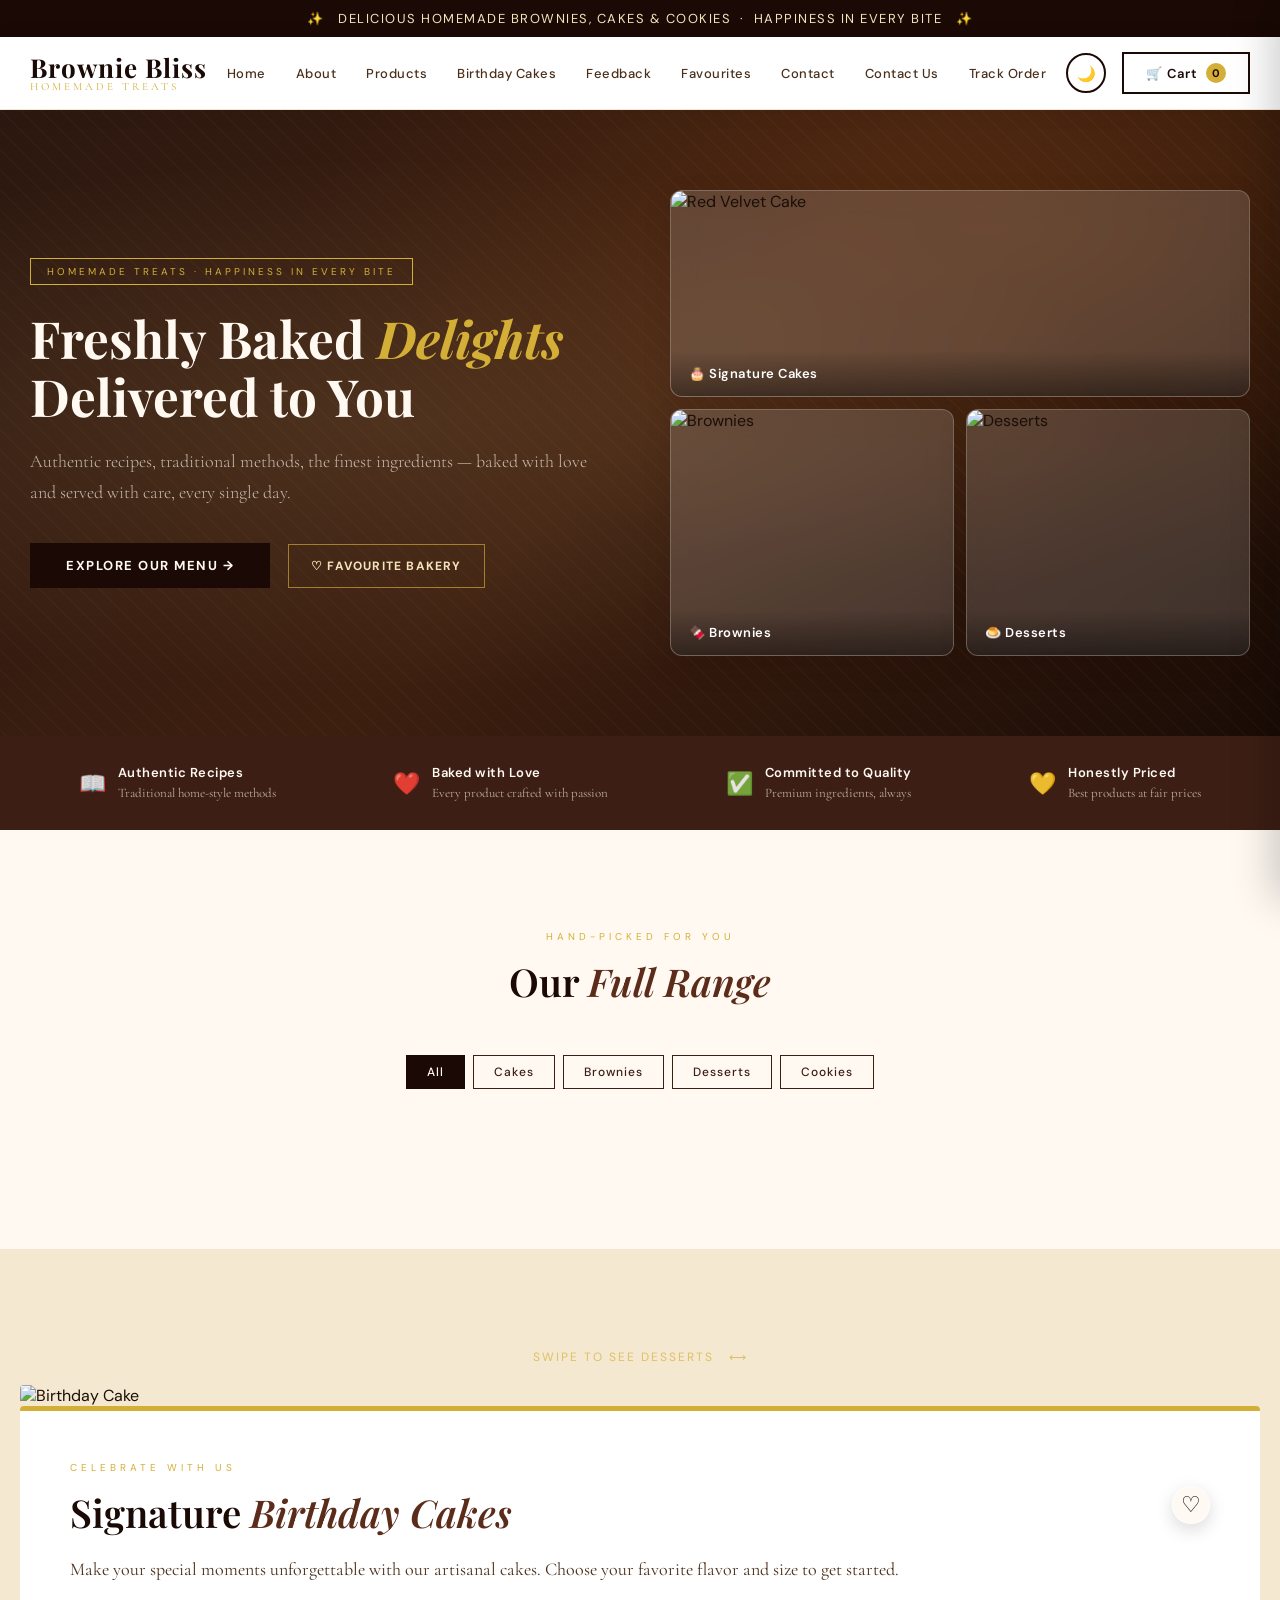
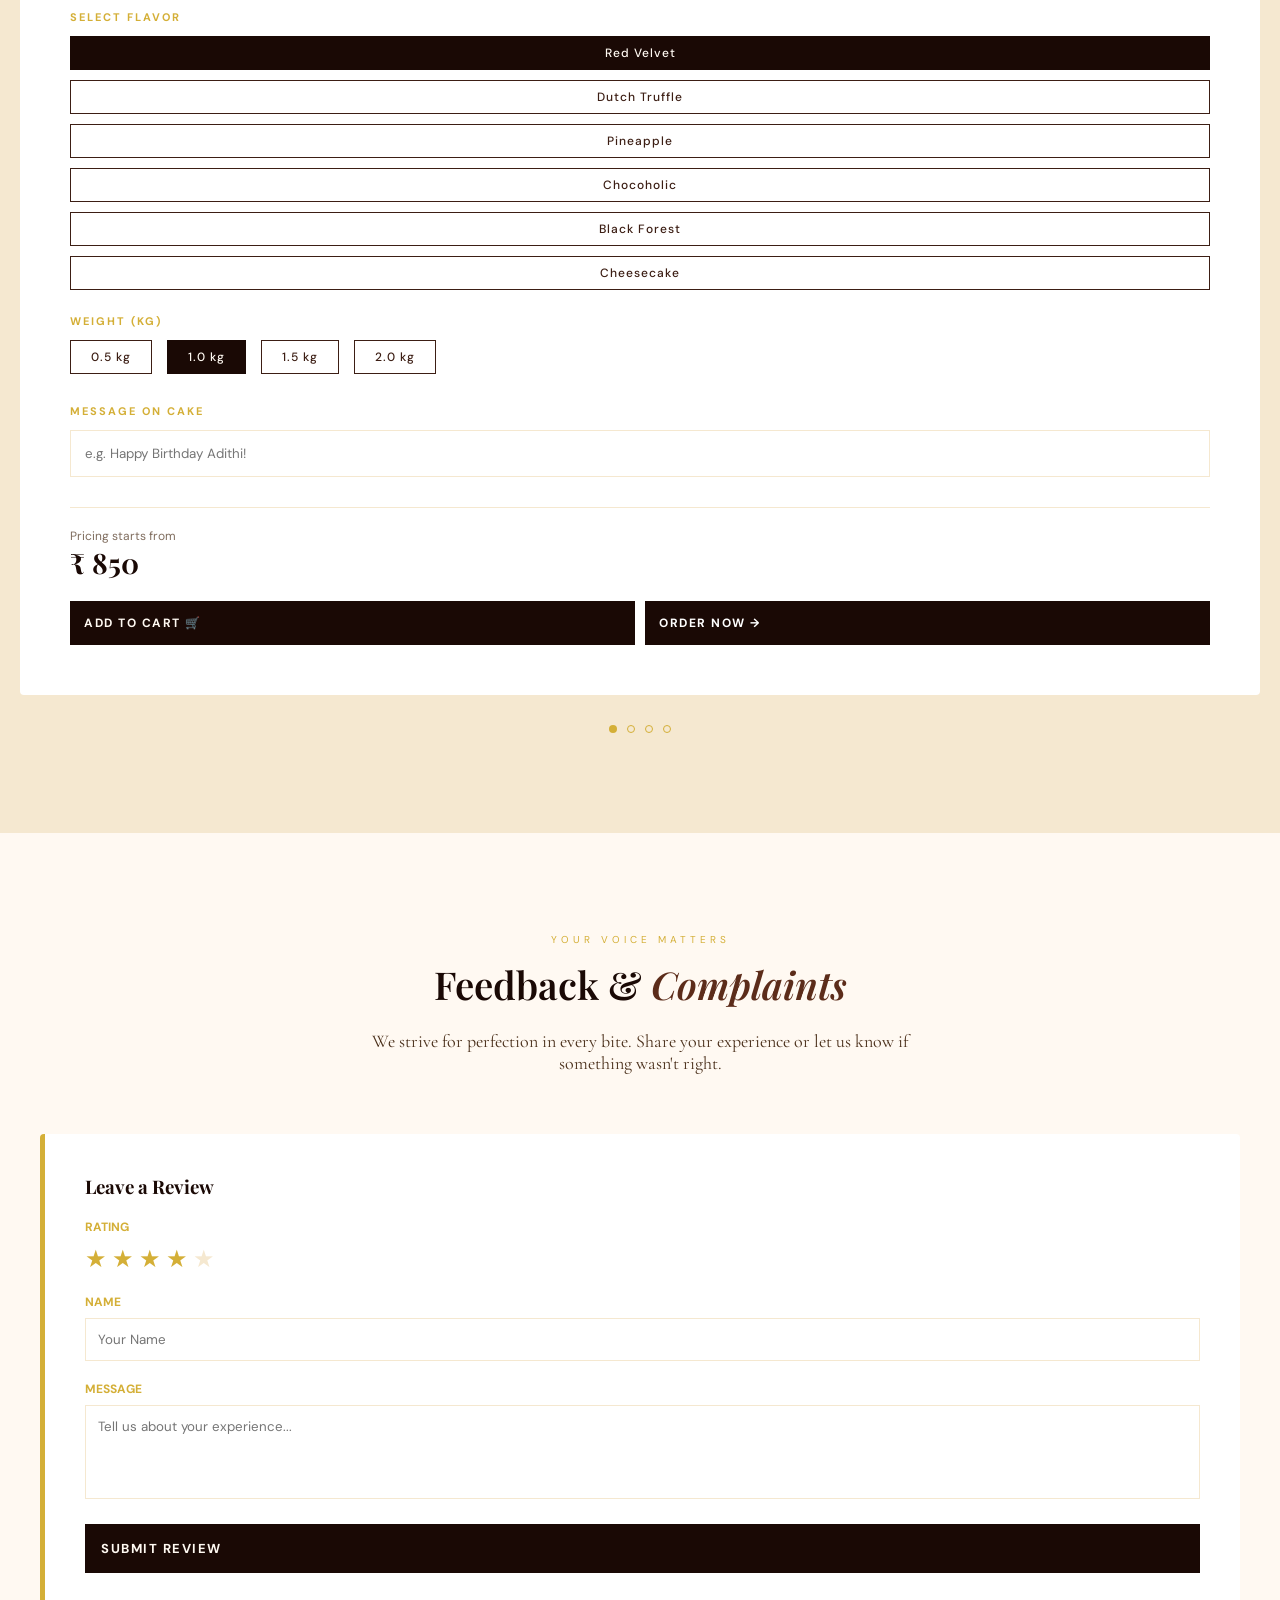
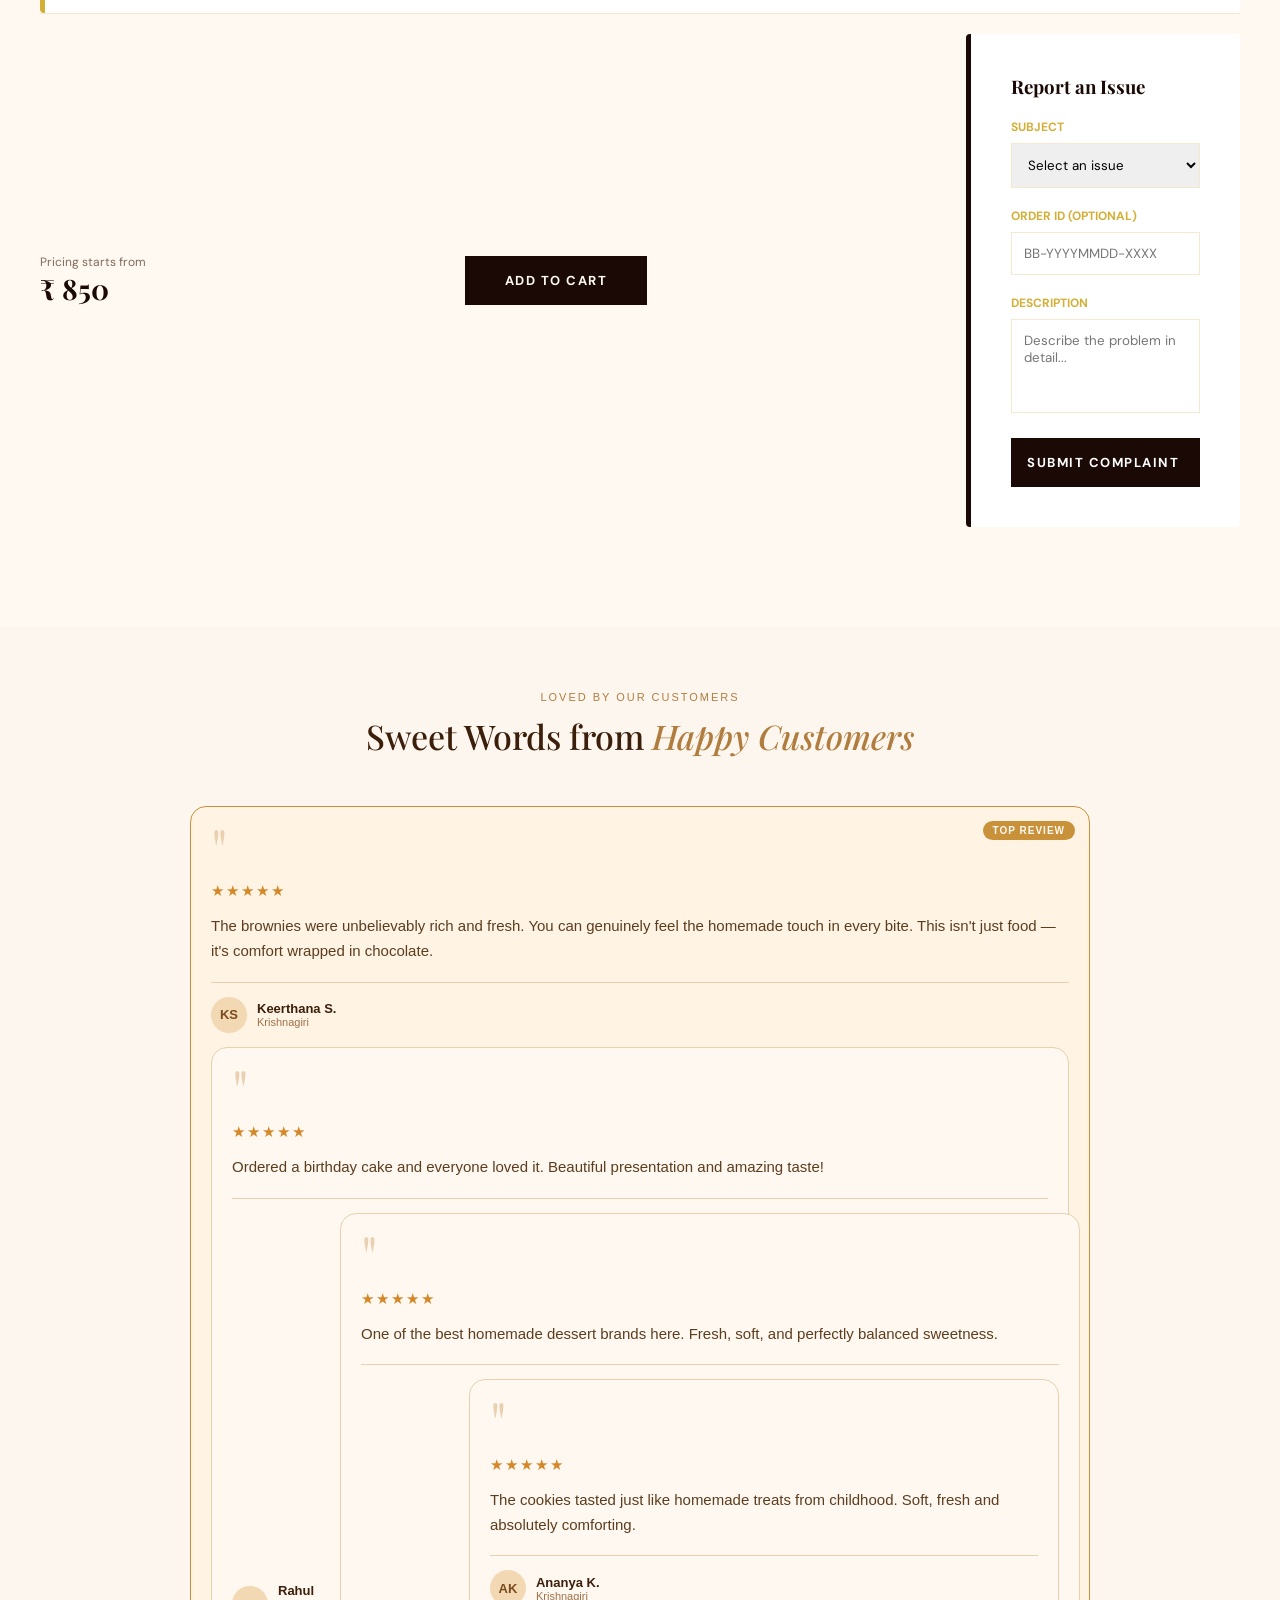
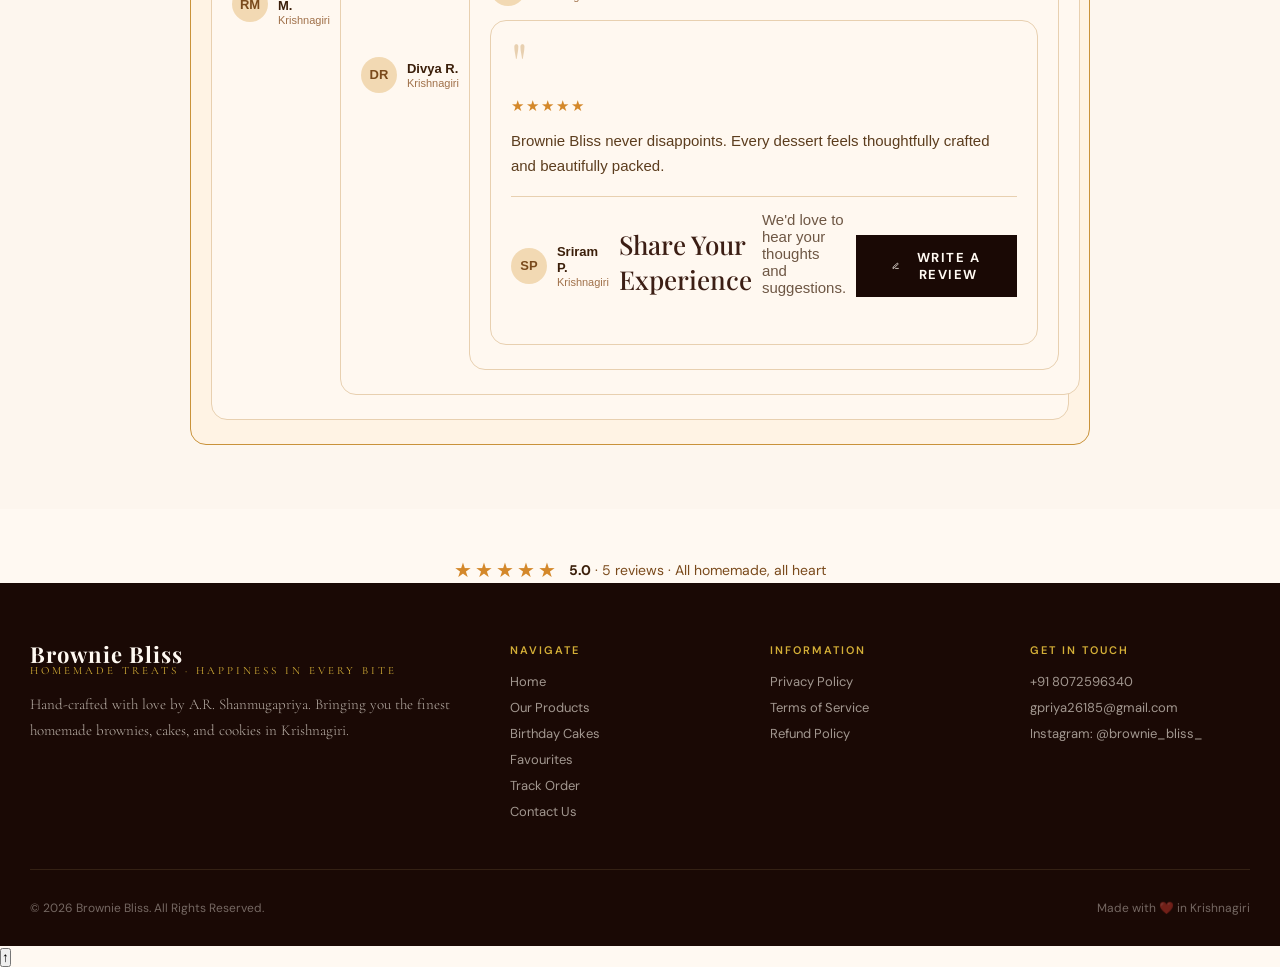
==== commit 38ac0130: "Fix text leak in birthday section" ====
--- a/public/index.html
+++ b/public/index.html
@@ -10,6 +10,7 @@
     href="https://fonts.googleapis.com/css2?family=Playfair+Display:ital,wght@0,400;0,600;0,700;1,400&family=Cormorant+Garamond:wght@300;400;500&family=DM+Sans:wght@300;400;500&display=swap"
     rel="stylesheet">
   <link rel="stylesheet" href="style.css">
+  
   <!-- Theme init: sets dark class synchronously before first paint (no flash) -->
   <script>
     (function () {
@@ -67,91 +68,146 @@
   <a href="index.html#contact">Contact</a>
   <a href="track.html">Track Order</a>
 </div>
-  <!-- HERO -->
-  <section class="hero">
-    <div class="hero-bg"></div>
-    <div class="hero-pattern"></div>
-    <div class="hero-content">
-      <div class="hero-text">
-        <span class="hero-badge">Homemade Treats · Happiness in every bite</span>
-        <h1 class="hero-title">
-          Freshly Baked <em>Delights</em><br>Delivered to You
-        </h1>
-        <p class="hero-desc">Authentic recipes, traditional methods, the finest ingredients — baked with love
-          and served
-          with care, every single day.</p>
-        <a href="#products" class="hero-cta" style="text-decoration: none;">
-          Explore Our Menu &rarr;
-        </a>
-        <button class="hero-favourite-btn"
-          type="button"
-          data-fav-type="bakeries"
-          data-fav-id="brownie-bliss"
-          aria-pressed="false"
-          onclick="toggleBakeryFavourite()">
-          &#9825; Favourite Bakery
-        </button>
-      </div>
-      <div class="hero-visual">
-        <div class="hero-card">
-          <img src="https://theobroma.in/cdn/shop/files/redvelvet-theo.jpg?v=1701321860" alt="Red Velvet Cake">
-          <div class="hero-card-label">🎂 Signature Cakes</div>
-        </div>
-        <div class="hero-card">
-          <img src="https://theobroma.in/cdn/shop/files/OverloadBrownie_400x400.jpg?v=1711183338" alt="Brownies">
-          <div class="hero-card-label">🍫 Brownies</div>
-        </div>
-        <div class="hero-card">
-          <img src="https://theobroma.in/cdn/shop/files/Delicacies-04.jpg?v=1681320427" alt="Desserts">
-          <div class="hero-card-label">🍮 Desserts</div>
-        </div>
-      </div>
-    </div>
-  </section>
-
+<!-- HERO -->
+<section class="hero">
+  <div class="hero-bg"></div>
+  <div class="hero-pattern"></div>
+
+  <div class="hero-content">
+
+    <div class="hero-text" data-aos="fade-right">
+
+      <span class="hero-badge">
+        Homemade Treats · Happiness in every bite
+      </span>
+
+      <h1 class="hero-title">
+        Freshly Baked <em>Delights</em><br>
+        Delivered to You
+      </h1>
+
+      <p class="hero-desc">
+        Authentic recipes, traditional methods, the finest ingredients —
+        baked with love and served with care, every single day.
+      </p>
+
+      <a href="#products" class="hero-cta" style="text-decoration: none;">
+        Explore Our Menu &rarr;
+      </a>
+
+      <button
+        class="hero-favourite-btn"
+        type="button"
+        data-fav-type="bakeries"
+        data-fav-id="brownie-bliss"
+        aria-pressed="false"
+        onclick="toggleBakeryFavourite()">
+
+        &#9825; Favourite Bakery
+
+      </button>
+
+    </div>
+
+    <div class="hero-visual" data-aos="fade-left">
+
+      <div class="hero-card">
+
+        <img
+          src="https://theobroma.in/cdn/shop/files/redvelvet-theo.jpg?v=1701321860"
+          alt="Red Velvet Cake">
+
+        <div class="hero-card-label">
+          🎂 Signature Cakes
+        </div>
+
+      </div>
+
+      <div class="hero-card">
+
+        <img
+          src="https://theobroma.in/cdn/shop/files/OverloadBrownie_400x400.jpg?v=1711183338"
+          alt="Brownies">
+
+        <div class="hero-card-label">
+          🍫 Brownies
+        </div>
+
+      </div>
+
+      <div class="hero-card">
+
+        <img
+          src="https://theobroma.in/cdn/shop/files/Delicacies-04.jpg?v=1681320427"
+          alt="Desserts">
+
+        <div class="hero-card-label">
+          🍮 Desserts
+        </div>
+
+      </div>
+
+    </div>
+
+  </div>
+</section>
   <!-- VALUES STRIP -->
-  <div class="values-strip" id="about">
-    <div class="values-inner">
-      <div class="value-item">
-        <span class="value-icon">📖</span>
-        <div class="value-text">
-          <strong>Authentic Recipes</strong>
-          <span>Traditional home-style methods</span>
-        </div>
-      </div>
-      <div class="value-item">
-        <span class="value-icon">❤️</span>
-        <div class="value-text">
-          <strong>Baked with Love</strong>
-          <span>Every product crafted with passion</span>
-        </div>
-      </div>
-      <div class="value-item">
-        <span class="value-icon">✅</span>
-        <div class="value-text">
-          <strong>Committed to Quality</strong>
-          <span>Premium ingredients, always</span>
-        </div>
-      </div>
-      <div class="value-item">
-        <span class="value-icon">💛</span>
-        <div class="value-text">
-          <strong>Honestly Priced</strong>
-          <span>Best products at fair prices</span>
-        </div>
-      </div>
-    </div>
+<div class="values-strip" id="about">
+
+  <div class="values-inner" data-aos="fade-up">
+
+    <div class="value-item">
+      <span class="value-icon">📖</span>
+
+      <div class="value-text">
+        <strong>Authentic Recipes</strong>
+        <span>Traditional home-style methods</span>
+      </div>
+    </div>
+
+    <div class="value-item">
+      <span class="value-icon">❤️</span>
+
+      <div class="value-text">
+        <strong>Baked with Love</strong>
+        <span>Every product crafted with passion</span>
+      </div>
+    </div>
+
+    <div class="value-item">
+      <span class="value-icon">✅</span>
+
+      <div class="value-text">
+        <strong>Committed to Quality</strong>
+        <span>Premium ingredients, always</span>
+      </div>
+    </div>
+
+    <div class="value-item">
+      <span class="value-icon">💛</span>
+
+      <div class="value-text">
+        <strong>Honestly Priced</strong>
+        <span>Best products at fair prices</span>
+      </div>
+    </div>
+
   </div>
-
-
-
+</div>
   <!-- PRODUCTS SECTION -->
   <section class="products-section" id="products" style="padding: 100px 30px; background: var(--cream);">
     <div class="products-inner">
-      <div class="section-header">
-        <span class="section-label">Hand-picked for you</span>
-        <h2 class="section-title">Our <em>Full Range</em></h2>
-      </div>
+      <div class="section-header" data-aos="fade-up">
+
+  <span class="section-label">
+    Hand-picked for you
+  </span>
+
+  <h2 class="section-title">
+    Our <em>Full Range</em>
+  </h2>
+
+</div>
 
       <div class="filter-tabs" style="margin-bottom: 60px;">
         <button class="filter-tab active" onclick="filterProducts('all', this)">All</button>
@@ -166,9 +222,11 @@
   </section>
 
   <!-- BIRTHDAY & DESSERT SLIDER SECTION -->
-  <section class="birthday-section" id="birthday"
-    style="padding: 100px 0; background: var(--cream-dark); min-height: 80vh; overflow: hidden;">
-    
+  <section 
+  class="birthday-section" 
+  data-aos="fade-up"
+  style="padding: 100px 0; background: var(--cream-dark); min-height: 80vh; overflow: hidden;"
+>
     <!-- Slider Hint -->
     <div style="text-align: center; margin-bottom: 20px; font-size: 12px; color: var(--gold); letter-spacing: 2px; text-transform: uppercase; opacity: 0.7;">
       Swipe to see Desserts &nbsp; ⟷
@@ -177,15 +235,15 @@
     <div class="birthday-slider" style="display: flex; overflow-x: auto; scroll-snap-type: x mandatory; -webkit-overflow-scrolling: touch; scroll-behavior: smooth;">
       
       <!-- SLIDE 1: BIRTHDAY CAKES -->
-      <div class="bday-slide" style="flex: 0 0 100%; scroll-snap-align: start; padding: 0 30px;">
-        <div style="max-width: 1300px; margin: 0 auto; display: grid; grid-template-columns: 1fr 1.2fr; gap: 60px; align-items: center;">
+      <div class="bday-slide" style="flex: 0 0 100%; padding: 0 20px; box-sizing: border-box;"; scroll-snap-align: start; padding: 0 30px;">
+        <div class="birthday-grid">
           <div class="birthday-visual">
             <img id="birthdayCakeImg" src="https://theobroma.in/cdn/shop/files/redvelvet-theo.jpg?v=1701321860"
               alt="Birthday Cake"
-              style="width: 100%; height: 550px; object-fit: cover; border-radius: 4px; box-shadow: var(--shadow);">
+              style="width: 100%; height: clamp(250px, 50vw, 550px); object-fit: cover; border-radius: 4px; box-shadow: var(--shadow);">
           </div>
           <div class="birthday-card"
-            style="background: var(--white); padding: 50px; border-radius: 4px; box-shadow: var(--shadow); border-top: 5px solid var(--gold);">
+            style="background: var(--white); padding: clamp(20px, 4vw, 50px); border-radius: 4px; box-shadow: var(--shadow); border-top: 5px solid var(--gold);">
             <span class="section-label">Celebrate with Us</span>
             <div class="birthday-title-row">
               <h2 class="section-title" style="margin-bottom: 20px;">Signature <em>Birthday Cakes</em></h2>
@@ -203,7 +261,7 @@
               <label
                 style="display: block; font-size: 11px; letter-spacing: 2px; text-transform: uppercase; color: var(--gold); margin-bottom: 12px; font-weight: 700;">Select
                 Flavor</label>
-              <div style="display: grid; grid-template-columns: repeat(3, 1fr); gap: 10px;">
+              <div style="display: grid; gap: 10px;" class="responsive-grid">
       <button class="filter-tab flavor-btn active" onclick="updateBirthdayCake('Red Velvet')">
         Red Velvet
       </button>
@@ -234,7 +292,7 @@
               <label
                 style="display: block; font-size: 11px; letter-spacing: 2px; text-transform: uppercase; color: var(--gold); margin-bottom: 12px; font-weight: 700;">Weight
                 (kg)</label>
-              <div style="display: flex; gap: 15px;">
+              <div style="display: flex; flex-wrap: wrap; gap: 15px;">
                 <button class="filter-tab" onclick="setCakeWeight('0.5')">0.5 kg</button>
                 <button class="filter-tab active" onclick="setCakeWeight('1.0')">1.0 kg</button>
                 <button class="filter-tab" onclick="setCakeWeight('1.5')">1.5 kg</button>
@@ -276,12 +334,12 @@
       </div>
 
       <!-- SLIDE 2: DESSERTS -->
-      <div class="bday-slide" style="flex: 0 0 100%; scroll-snap-align: start; padding: 0 30px;">
-        <div style="max-width: 1300px; margin: 0 auto; display: grid; grid-template-columns: 1fr 1.2fr; gap: 60px; align-items: center;">
+      <div class="bday-slide" style="flex: 0 0 100%; padding: 0 20px; box-sizing: border-box;"; scroll-snap-align: start; padding: 0 30px;">
+        <div class="birthday-grid">
           <div class="birthday-visual">
             <img id="dessertImg" src="https://theobroma.in/cdn/shop/files/Delicacies-04.jpg?v=1681320427"
               alt="Desserts"
-              style="width: 100%; height: 550px; object-fit: cover; border-radius: 4px; box-shadow: var(--shadow);">
+              style="width: 100%; height: clamp(250px, 60vw, 550px); object-fit: cover; border-radius: 4px; box-shadow: var(--shadow);">
           </div>
           <div class="birthday-card"
             style="background: var(--white); padding: 50px; border-radius: 4px; box-shadow: var(--shadow); border-top: 5px solid var(--gold);">
@@ -296,7 +354,7 @@
               <label
                 style="display: block; font-size: 11px; letter-spacing: 2px; text-transform: uppercase; color: var(--gold); margin-bottom: 12px; font-weight: 700;">Select
                 Variety</label>
-              <div style="display: grid; grid-template-columns: repeat(3, 1fr); gap: 10px;">
+              <div class="responsive-grid" style="display: grid; gap: 10px;">
                 <button class="filter-tab active">Macarons</button>
                 <button class="filter-tab">Tarts</button>
                 <button class="filter-tab">Pastries</button>
@@ -310,7 +368,7 @@
               <label
                 style="display: block; font-size: 11px; letter-spacing: 2px; text-transform: uppercase; color: var(--gold); margin-bottom: 12px; font-weight: 700;">Box
                 Size</label>
-              <div style="display: flex; gap: 15px;">
+              <div style="display: flex; flex-wrap: wrap; gap: 15px;">
                 <button class="filter-tab">Box of 2</button>
                 <button class="filter-tab active">Box of 4</button>
                 <button class="filter-tab">Box of 6</button>
@@ -352,12 +410,12 @@
       </div>
 
       <!-- SLIDE 3: BROWNIES -->
-      <div class="bday-slide" style="flex: 0 0 100%; scroll-snap-align: start; padding: 0 30px;">
-        <div style="max-width: 1300px; margin: 0 auto; display: grid; grid-template-columns: 1fr 1.2fr; gap: 60px; align-items: center;">
+      <div class="bday-slide" style="flex: 0 0 100%; padding: 0 20px; box-sizing: border-box;"; scroll-snap-align: start; padding: 0 30px;">
+        <div class="birthday-grid">
           <div class="birthday-visual">
             <img id="brownieImg" src="https://theobroma.in/cdn/shop/files/OverloadBrownie_400x400.jpg?v=1711183338"
               alt="Brownies"
-              style="width: 100%; height: 550px; object-fit: cover; border-radius: 4px; box-shadow: var(--shadow);">
+              style="width: 100%; height: clamp(250px, 60vw, 550px); object-fit: cover; border-radius: 4px; box-shadow: var(--shadow);">
           </div>
           <div class="birthday-card"
             style="background: var(--white); padding: 50px; border-radius: 4px; box-shadow: var(--shadow); border-top: 5px solid var(--gold);">
@@ -372,7 +430,7 @@
               <label
                 style="display: block; font-size: 11px; letter-spacing: 2px; text-transform: uppercase; color: var(--gold); margin-bottom: 12px; font-weight: 700;">Select
                 Flavor</label>
-              <div style="display: grid; grid-template-columns: repeat(3, 1fr); gap: 10px;">
+              <div class="responsive-grid" style="display: grid; gap: 10px;">
                 <button class="filter-tab active">Walnut</button>
                 <button class="filter-tab">Overload</button>
                 <button class="filter-tab">Nutella</button>
@@ -386,7 +444,7 @@
               <label
                 style="display: block; font-size: 11px; letter-spacing: 2px; text-transform: uppercase; color: var(--gold); margin-bottom: 12px; font-weight: 700;">Pack
                 Size</label>
-              <div style="display: flex; gap: 15px;">
+              <div style="display: flex; flex-wrap: wrap; gap: 15px;">
                 <button class="filter-tab">Pack of 1</button>
                 <button class="filter-tab active">Pack of 4</button>
                 <button class="filter-tab">Pack of 6</button>
@@ -398,7 +456,7 @@
               <label
                 style="display: block; font-size: 11px; letter-spacing: 2px; text-transform: uppercase; color: var(--gold); margin-bottom: 12px; font-weight: 700;">Gift
                 Wrap</label>
-              <div style="display: flex; gap: 15px;">
+              <div style="display: flex; flex-wrap: wrap; gap: 15px;">
                 <button class="filter-tab active">Standard</button>
                 <button class="filter-tab">Premium Gold</button>
               </div>
@@ -430,12 +488,12 @@
       </div>
 
       <!-- SLIDE 4: COOKIES -->
-      <div class="bday-slide" style="flex: 0 0 100%; scroll-snap-align: start; padding: 0 30px;">
-        <div style="max-width: 1300px; margin: 0 auto; display: grid; grid-template-columns: 1fr 1.2fr; gap: 60px; align-items: center;">
+      <div class="bday-slide" style="flex: 0 0 100%; padding: 0 20px; box-sizing: border-box;"; scroll-snap-align: start; padding: 0 30px;">
+        <div style="max-width: 1300px; margin: 0 auto; display: grid; grid-template-columns: repeat(auto-fit, minmax(300px, 1fr)); gap: 60px; align-items: center;">
           <div class="birthday-visual">
             <img id="cookieImg" src="https://www.shugarysweets.com/wp-content/uploads/2020/05/chocolate-chip-cookies-recipe.jpg"
               alt="Cookies"
-              style="width: 100%; height: 550px; object-fit: cover; border-radius: 4px; box-shadow: var(--shadow);">
+              style="width: 100%; height: clamp(250px, 60vw, 550px); object-fit: cover; border-radius: 4px; box-shadow: var(--shadow);">
           </div>
           <div class="birthday-card"
             style="background: var(--white); padding: 50px; border-radius: 4px; box-shadow: var(--shadow); border-top: 5px solid var(--gold);">
@@ -449,7 +507,7 @@
             <div style="margin-bottom: 24px;">
               <label
                 style="display: block; font-size: 11px; letter-spacing: 2px; text-transform: uppercase; color: var(--gold); margin-bottom: 12px; font-weight: 700;">Select Variety</label>
-              <div style="display: grid; grid-template-columns: repeat(3, 1fr); gap: 10px;">
+              <div style="display: grid; grid-template-columns: repeat(auto-fit, minmax(120px, 1fr)); gap: 10px;">
                 <button class="filter-tab active">Choco Chip</button>
                 <button class="filter-tab">Double Choco</button>
                 <button class="filter-tab">Oatmeal Raisin</button>
@@ -462,7 +520,7 @@
             <div style="margin-bottom: 30px;">
               <label
                 style="display: block; font-size: 11px; letter-spacing: 2px; text-transform: uppercase; color: var(--gold); margin-bottom: 12px; font-weight: 700;">Pack Size</label>
-              <div style="display: flex; gap: 15px;">
+              <div style="display: flex; flex-wrap: wrap; gap: 15px;">
                 <button class="filter-tab">Box of 2</button>
                 <button class="filter-tab active">Box of 6</button>
                 <button class="filter-tab">Box of 12</button>
@@ -504,97 +562,193 @@
 
   </section>
 
-  <!-- FEEDBACK & REVIEWS SECTION -->
-  <section id="feedback" class="bb-reviews-section">
-    <div class="bb-container">
-      <div class="bb-heading">
-        <span class="section-label">Loved by our customers</span>
-        <h2 class="section-title">Sweet Words from <em>Happy Customers</em></h2>
-        <p class="bb-subtext">
-          We strive for perfection in every bite. Here's what our customers say about Brownie Bliss.
+  <!-- FEEDBACK & COMPLAINTS SECTION -->
+  <section id="feedback" style="padding: 100px 24px; background: var(--cream);">
+    <div style="max-width: 1200px; margin: 0 auto;">
+      <div style="text-align: center; margin-bottom: 60px;">
+        <span class="section-label">Your Voice Matters</span>
+        <h2 class="section-title">Feedback & <em>Complaints</em></h2>
+        <p style="max-width: 600px; margin: 20px auto; color: var(--text-mid); font-family: 'Cormorant Garamond', serif; font-size: 18px;">
+          We strive for perfection in every bite. Share your experience or let us know if something wasn't right.
+
         </p>
       </div>
 
-      <div class="reviews-grid">
-        <div class="review-card featured">
-          <span class="featured-badge">Top Review</span>
-          <div class="stars">★★★★★</div>
-          <p class="review-text">
-            The brownies were unbelievably rich and fresh. You can genuinely feel the homemade touch in every bite.
-            This isn't just food — it's comfort wrapped in chocolate.
-          </p>
-          <div class="reviewer">
-            <div class="reviewer-avatar">KS</div>
-            <div>
-              <p class="reviewer-name">Keerthana S.</p>
-              <p class="reviewer-location">Krishnagiri</p>
-            </div>
-          </div>
-        </div>
-
-        <div class="review-card">
-          <div class="stars">★★★★★</div>
-          <p class="review-text">
-            Ordered a birthday cake and everyone loved it. Beautiful presentation and amazing taste!
-          </p>
-          <div class="reviewer">
-            <div class="reviewer-avatar">RM</div>
-            <div>
-              <p class="reviewer-name">Rahul M.</p>
-              <p class="reviewer-location">Krishnagiri</p>
-            </div>
-          </div>
-        </div>
-
-        <div class="review-card">
-          <div class="stars">★★★★★</div>
-          <p class="review-text">
-            One of the best homemade dessert brands here. Fresh, soft, and perfectly balanced sweetness.
-          </p>
-          <div class="reviewer">
-            <div class="reviewer-avatar">DR</div>
-            <div>
-              <p class="reviewer-name">Divya R.</p>
-              <p class="reviewer-location">Krishnagiri</p>
-            </div>
-          </div>
-        </div>
-
-        <div class="review-card">
-          <div class="stars">★★★★★</div>
-          <p class="review-text">
-            The cookies tasted just like homemade treats from childhood. Soft, fresh, and absolutely comforting.
-          </p>
-          <div class="reviewer">
-            <div class="reviewer-avatar">AK</div>
-            <div>
-              <p class="reviewer-name">Ananya K.</p>
-              <p class="reviewer-location">Krishnagiri</p>
-            </div>
-          </div>
-        </div>
-
-        <div class="review-card">
-          <div class="stars">★★★★★</div>
-          <p class="review-text">
-            Brownie Bliss never disappoints. Every dessert feels thoughtfully crafted and beautifully packed.
-          </p>
-          <div class="reviewer">
-            <div class="reviewer-avatar">SP</div>
-            <div>
-              <p class="reviewer-name">Sriram P.</p>
-              <p class="reviewer-location">Krishnagiri</p>
-            </div>
-          </div>
-        </div>
-      </div>
-
-      <div class="bb-overall">
-        <span class="stars-big">★★★★★</span>
-        <p class="rating-text"><strong>5.0</strong> · 5 reviews · All homemade, all heart</p>
+      <div class="feedback-grid">       
+        <!-- Feedback Area -->
+        <div style="background: var(--white); padding: 40px; border-radius: 4px; box-shadow: var(--shadow); border-left: 5px solid var(--gold);">
+          <h3 style="font-family: 'Playfair Display', serif; margin-bottom: 20px; color: var(--brown-dark);">Leave a Review</h3>
+          <form onsubmit="event.preventDefault(); showToast('Thank you for your feedback! ⭐'); this.reset();">
+            <div style="margin-bottom: 20px;">
+              <label style="display: block; font-size: 12px; font-weight: 700; color: var(--gold); margin-bottom: 8px; text-transform: uppercase;">Rating</label>
+              <div style="display: flex; gap: 5px; font-size: 24px; color: var(--gold); cursor: pointer;">
+                <span>★</span><span>★</span><span>★</span><span>★</span><span style="color: var(--cream-dark);">★</span>
+              </div>
+            </div>
+            <div style="margin-bottom: 20px;">
+              <label style="display: block; font-size: 12px; font-weight: 700; color: var(--gold); margin-bottom: 8px; text-transform: uppercase;">Name</label>
+              <input type="text" placeholder="Your Name" required
+                style="width: 100%; padding: 12px; border: 1px solid var(--cream-dark); outline: none; font-family: 'DM Sans', sans-serif;">
+            </div>
+            <div style="margin-bottom: 20px;">
+              <label style="display: block; font-size: 12px; font-weight: 700; color: var(--gold); margin-bottom: 8px; text-transform: uppercase;">Message</label>
+              <textarea placeholder="Tell us about your experience..." rows="4" required
+                style="width: 100%; padding: 12px; border: 1px solid var(--cream-dark); outline: none; font-family: 'DM Sans', sans-serif; resize: none;"></textarea>
+            </div>
+            <button class="hero-cta" type="submit" style="width: 100%; padding: 16px;">Submit Review</button>
+          </form>
+        </div>
+
+        <div
+          style="display: flex; justify-content: space-between; align-items: center; padding-top: 20px; border-top: 1px solid var(--cream-dark);">
+          <div>
+            <span style="display: block; font-size: 12px; color: var(--text-mid); opacity: 0.7;">Pricing
+              starts
+              from</span>
+            <span id="cakePrice"
+              style="font-family: 'Playfair Display', serif; font-size: 28px; font-weight: 700; color: var(--brown-dark);">₹
+              850</span>
+          </div>
+          <button class="hero-cta" style="padding: 16px 40px;" onclick="addBirthdayToCart()">
+            Add to Cart
+          </button>
+        <!-- Complaint Area -->
+        <div style="background: var(--white); padding: 40px; border-radius: 4px; box-shadow: var(--shadow); border-left: 5px solid var(--brown-dark);">
+          <h3 style="font-family: 'Playfair Display', serif; margin-bottom: 20px; color: var(--brown-dark);">Report an Issue</h3>
+          <form onsubmit="event.preventDefault(); showToast('Complaint received. We will look into it. 🛠️'); this.reset();">
+            <div style="margin-bottom: 20px;">
+              <label style="display: block; font-size: 12px; font-weight: 700; color: var(--gold); margin-bottom: 8px; text-transform: uppercase;">Subject</label>
+              <select required style="width: 100%; padding: 12px; border: 1px solid var(--cream-dark); outline: none; font-family: 'DM Sans', sans-serif;">
+                <option value="">Select an issue</option>
+                <option value="delivery">Delivery Delay</option>
+                <option value="quality">Food Quality</option>
+                <option value="payment">Payment Issue</option>
+                <option value="other">Other</option>
+              </select>
+            </div>
+            <div style="margin-bottom: 20px;">
+              <label style="display: block; font-size: 12px; font-weight: 700; color: var(--gold); margin-bottom: 8px; text-transform: uppercase;">Order ID (Optional)</label>
+              <input type="text" placeholder="BB-YYYYMMDD-XXXX"
+                style="width: 100%; padding: 12px; border: 1px solid var(--cream-dark); outline: none; font-family: 'DM Sans', sans-serif;">
+            </div>
+            <div style="margin-bottom: 20px;">
+              <label style="display: block; font-size: 12px; font-weight: 700; color: var(--gold); margin-bottom: 8px; text-transform: uppercase;">Description</label>
+              <textarea placeholder="Describe the problem in detail..." rows="4" required
+                style="width: 100%; padding: 12px; border: 1px solid var(--cream-dark); outline: none; font-family: 'DM Sans', sans-serif; resize: none;"></textarea>
+            </div>
+            <button class="hero-cta" type="submit" style="width: 100%; padding: 16px; background: var(--brown-dark); color: var(--white);">Submit Complaint</button>
+          </form>
+        </div>
+
       </div>
     </div>
   </section>
+
+<section class="bb-reviews">
+  <p class="eyebrow">Loved by our customers</p>
+  <h2>Sweet Words from <em>Happy Customers</em></h2>
+
+  <div class="reviews-grid">
+
+    <div class="review-card featured">
+      <span class="featured-badge">Top review</span>
+      <span class="quote-mark">"</span>
+      <div class="stars">★★★★★</div>
+      <p class="review-text">
+        The brownies were unbelievably rich and fresh.
+        You can genuinely feel the homemade touch in every bite.
+        This isn't just food — it's comfort wrapped in chocolate.
+      </p>
+
+      <div class="reviewer">
+        <div class="reviewer-avatar">KS</div>
+        <div>
+          <p class="reviewer-name">Keerthana S.</p>
+          <p class="reviewer-location">Krishnagiri</p>
+        </div>
+      </div>
+
+    <div class="review-card">
+      <span class="quote-mark">"</span>
+      <div class="stars">★★★★★</div>
+      <p class="review-text">
+        Ordered a birthday cake and everyone loved it.
+        Beautiful presentation and amazing taste!
+      </p>
+
+      <div class="reviewer">
+        <div class="reviewer-avatar">RM</div>
+        <div>
+          <p class="reviewer-name">Rahul M.</p>
+          <p class="reviewer-location">Krishnagiri</p>
+        </div>
+
+    <div class="review-card">
+      <span class="quote-mark">"</span>
+      <div class="stars">★★★★★</div>
+      <p class="review-text">
+        One of the best homemade dessert brands here.
+        Fresh, soft, and perfectly balanced sweetness.
+      </p>
+
+      <div class="reviewer">
+        <div class="reviewer-avatar">DR</div>
+        <div>
+          <p class="reviewer-name">Divya R.</p>
+          <p class="reviewer-location">Krishnagiri</p>
+        </div>
+
+    <div class="review-card">
+      <span class="quote-mark">"</span>
+      <div class="stars">★★★★★</div>
+      <p class="review-text">
+        The cookies tasted just like homemade treats from childhood.
+        Soft, fresh and absolutely comforting.
+      </p>
+
+      <div class="reviewer">
+        <div class="reviewer-avatar">AK</div>
+        <div>
+          <p class="reviewer-name">Ananya K.</p>
+          <p class="reviewer-location">Krishnagiri</p>
+        </div>
+
+      </div>
+
+    <div class="review-card">
+      <span class="quote-mark">"</span>
+      <div class="stars">★★★★★</div>
+      <p class="review-text">
+        Brownie Bliss never disappoints.
+        Every dessert feels thoughtfully crafted and beautifully packed.
+      </p>
+
+      <div class="reviewer">
+        <div class="reviewer-avatar">SP</div>
+        <div>
+          <p class="reviewer-name">Sriram P.</p>
+          <p class="reviewer-location">Krishnagiri</p>
+        </div>
+        <h3 style="font-family: 'Playfair Display', serif; font-size: 26px; color: #3C1E14; margin-bottom: 8px; font-weight: 500;">Share Your Experience</h3>
+        <p style="color: var(--text-mid); font-size: 15px; margin-bottom: 24px; opacity: 0.8;">We'd love to hear your thoughts and suggestions.</p>
+        
+        <form onsubmit="event.preventDefault(); showToast('Thank you for your feedback! ⭐'); this.reset();" style="display: inline-block;">
+          <button class="hero-cta premium-write-btn" type="submit">
+            <svg width="14" height="14" viewBox="0 0 24 24" fill="none" stroke="currentColor" stroke-width="2.5" style="margin-right: 4px;"><path d="M12 20h9" stroke-linecap="round" stroke-linejoin="round"/><path d="M16.5 3.5a2.12 2.12 0 0 1 3 3L7 19l-4 1 1-4Z" stroke-linecap="round" stroke-linejoin="round"/></svg>
+            Write a Review
+          </button>
+        </form>
+      </div>
+    </div>
+
+  </div>
+</section>
+
+  <div class="bb-overall">
+    <span class="stars-big">★★★★★</span>
+    <p class="rating-text"><strong>5.0</strong> · 5 reviews · All homemade, all heart</p>
+  </div>
+
 
   <!-- FOOTER -->
   <footer id="contact">
@@ -617,10 +771,11 @@
           <a href="track.html">Track Order</a>
           <a href="contact.html">Contact Us</a>
         </div>
-        <div class="footer-col" style="display: none;">
+        <div class="footer-col">
           <h4>Information</h4>
-          <a href="#">Privacy Policy</a>
-          <a href="#">Refund Policy</a>
+          <a href="privacy-policy.html">Privacy Policy</a>
+          <a href="terms-of-service.html">Terms of Service</a>
+          <a href="refund-policy.html">Refund Policy</a>
         </div>
         <div class="footer-col">
           <h4>Get In Touch</h4>
@@ -661,6 +816,6 @@
   <div class="toast" id="toast"></div>
   <button id="scrollTopBtn" onclick="scrollToTop()">↑</button>
   <script src="script.js"></script>
+  <script src="https://unpkg.com/aos@2.3.4/dist/aos.js"></script>
 </body>
-
 </html>
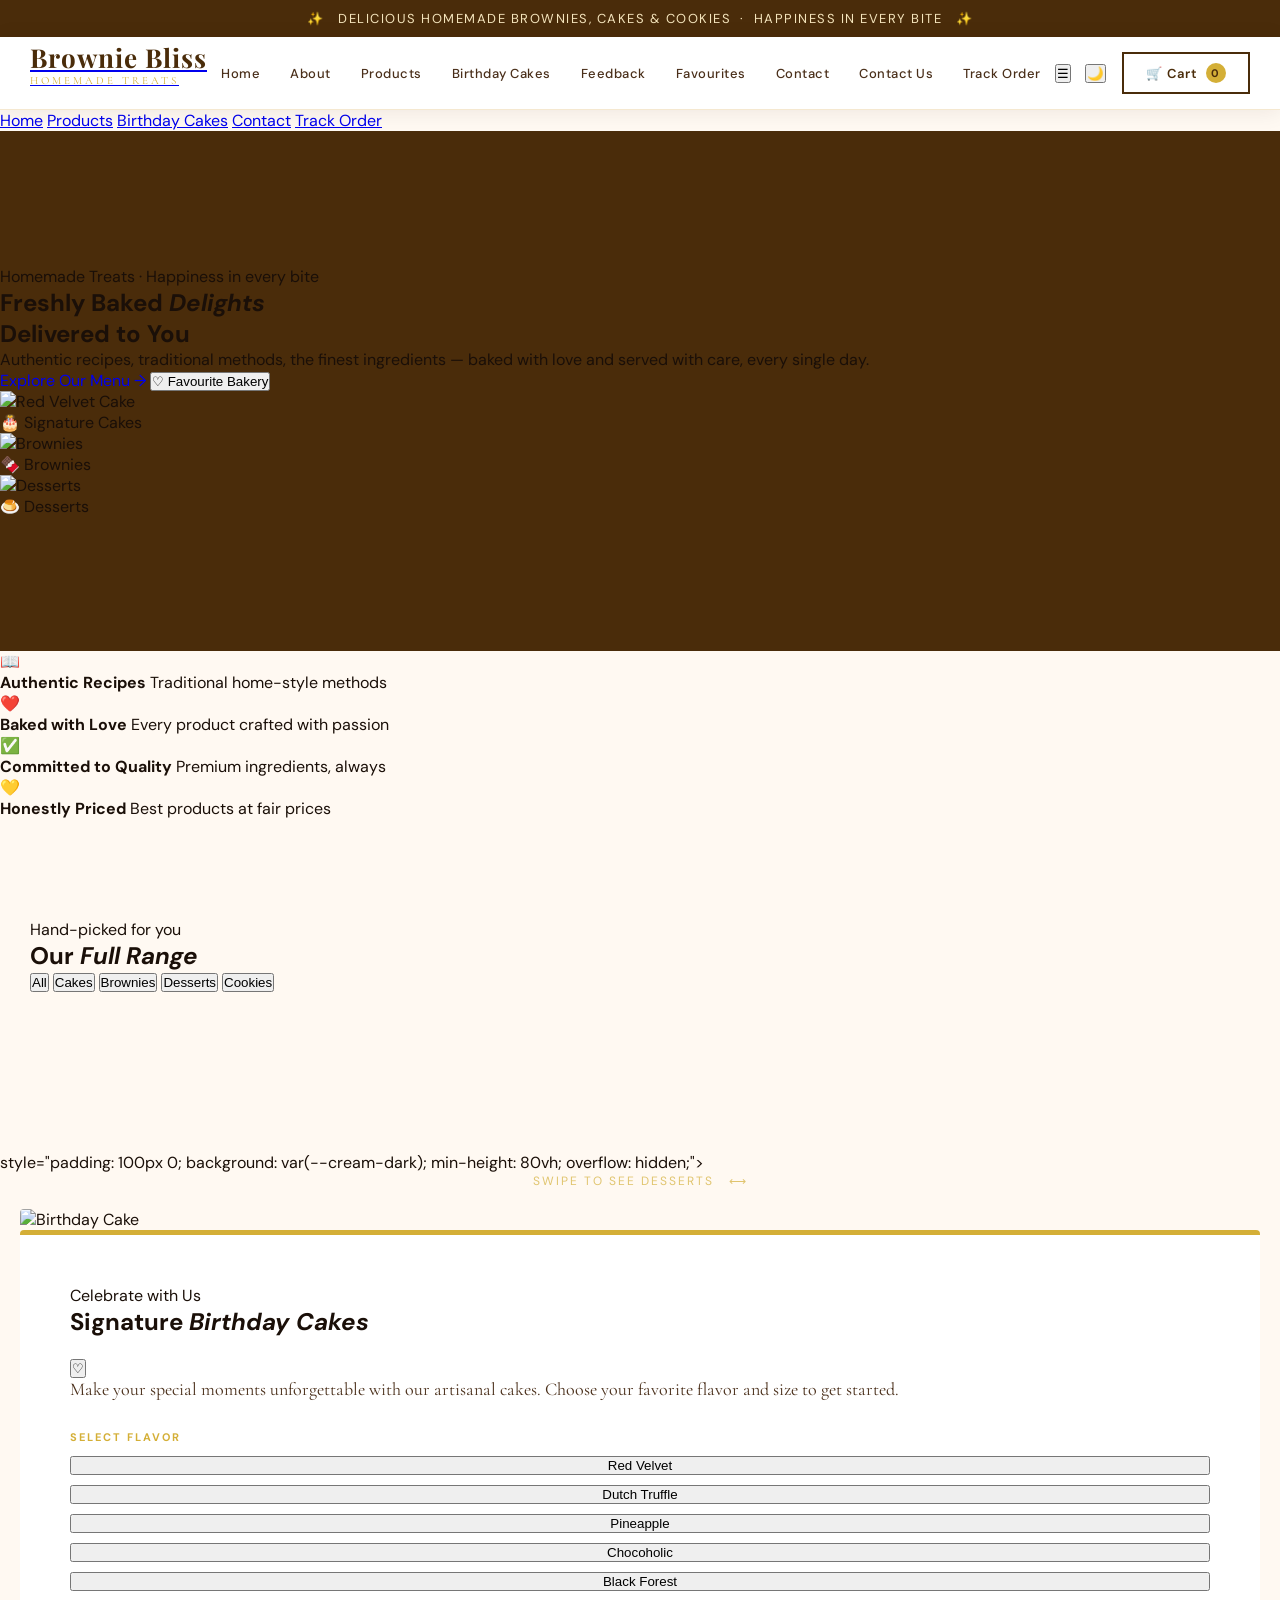
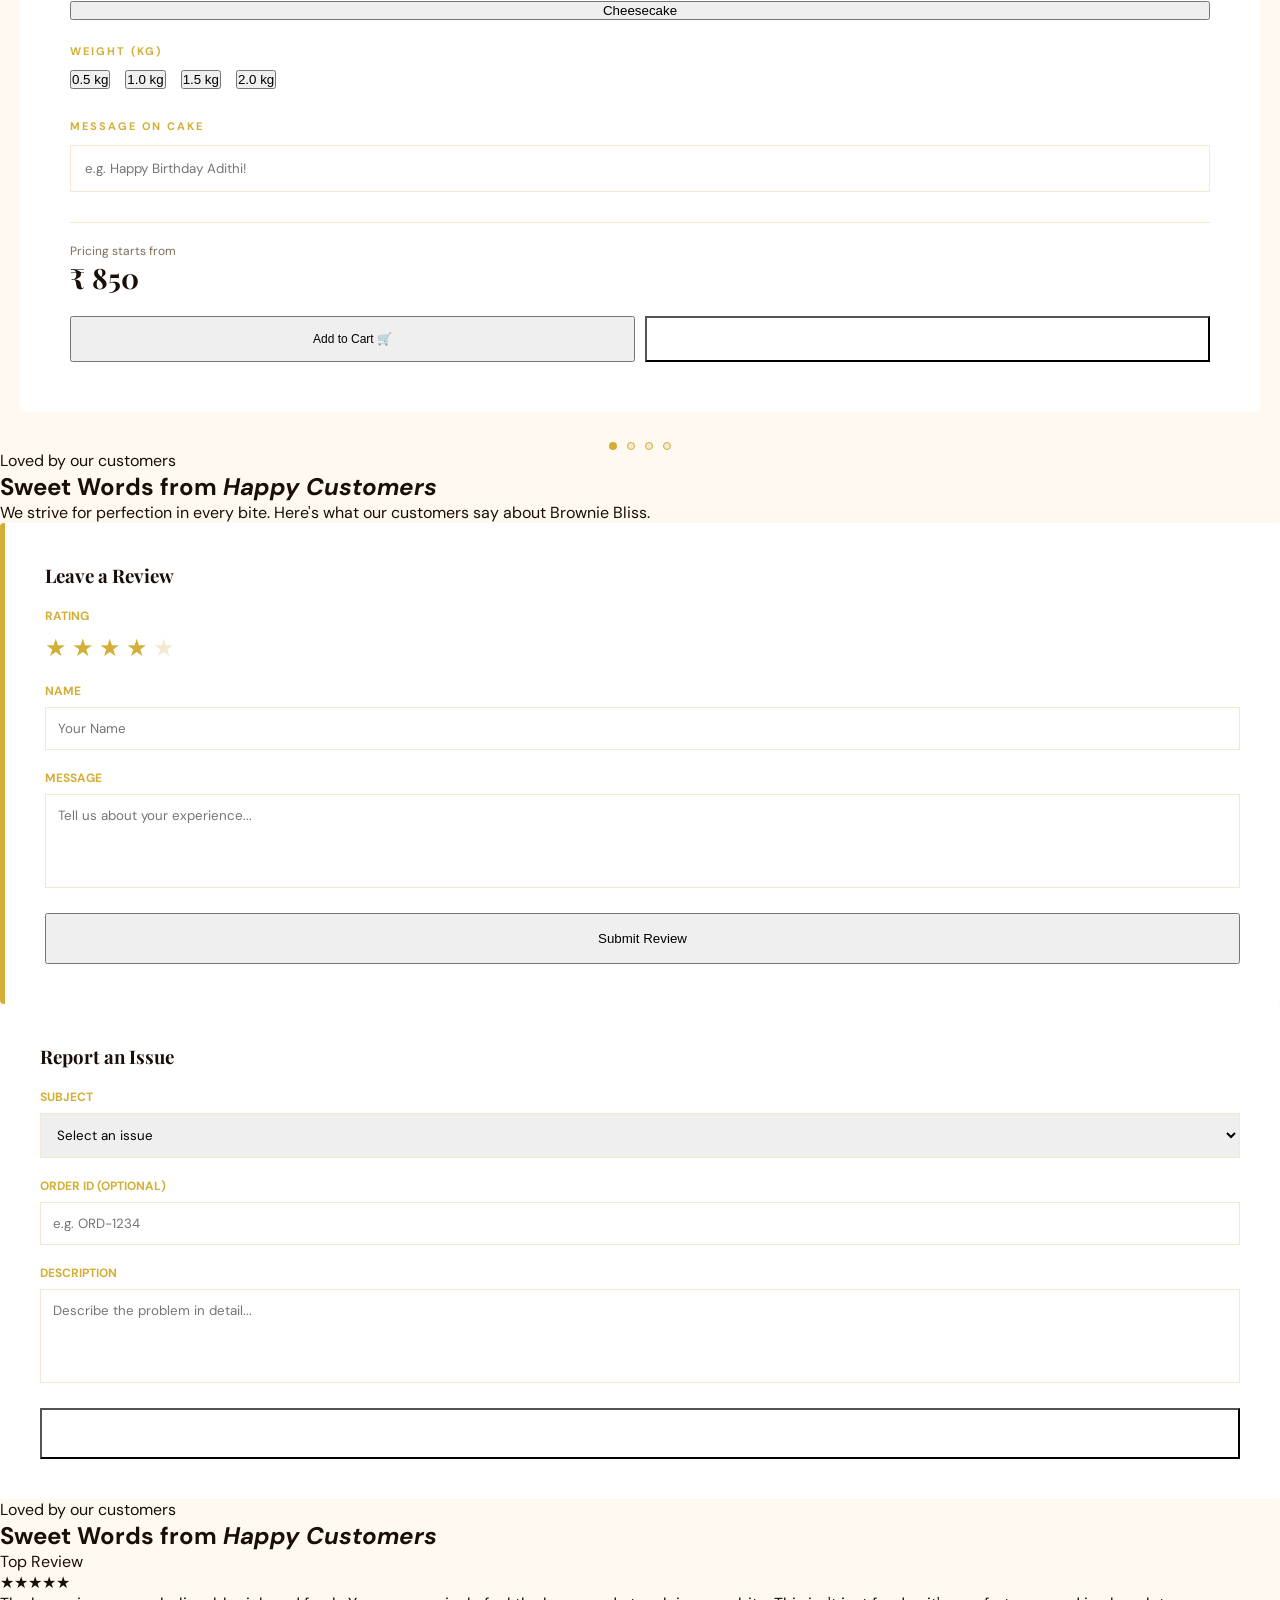
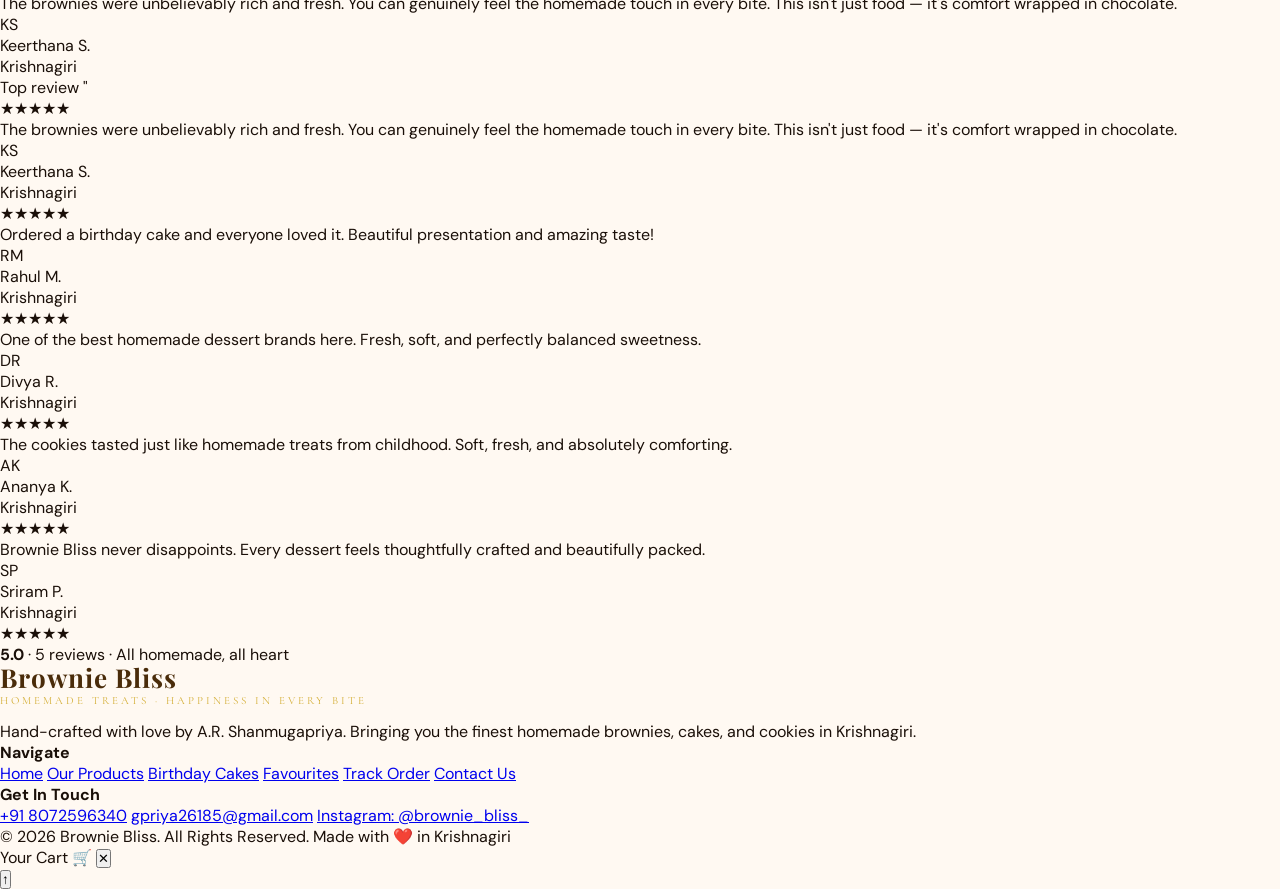
==== commit f2921c29: "Merge branch 'main' into review-testimonial-cards" ====
--- a/public/index.html
+++ b/public/index.html
@@ -1,4 +1,4 @@
-<!DOCTYPE html>
+<!doctype html>
 <html lang="en">
 
 <head>
@@ -10,23 +10,24 @@
     href="https://fonts.googleapis.com/css2?family=Playfair+Display:ital,wght@0,400;0,600;0,700;1,400&family=Cormorant+Garamond:wght@300;400;500&family=DM+Sans:wght@300;400;500&display=swap"
     rel="stylesheet">
   <link rel="stylesheet" href="style.css">
-  
+
   <!-- Theme init: sets dark class synchronously before first paint (no flash) -->
   <script>
     (function () {
       try {
         var t = localStorage.getItem('bb_theme') || 'light';
         if (t === 'dark') document.documentElement.classList.add('dark');
-      } catch (_) {}
+      } catch (_) { }
     })();
   </script>
 </head>
 
-<body id="home">
-
-  <!-- ANNOUNCEMENT -->
-  <div class="announcement">✨ &nbsp; DELICIOUS HOMEMADE BROWNIES, CAKES & COOKIES &nbsp;·&nbsp; HAPPINESS IN EVERY
-    BITE &nbsp; ✨</div>
+  <body id="home">
+    <!-- ANNOUNCEMENT -->
+    <div class="announcement">
+      ✨ &nbsp; DELICIOUS HOMEMADE BROWNIES, CAKES & COOKIES &nbsp;·&nbsp;
+      HAPPINESS IN EVERY BITE &nbsp; ✨
+    </div>
 
   <!-- HEADER -->
   <header>
@@ -41,17 +42,18 @@
         <a href="products.html">Products</a>
         <a href="index.html#birthday">Birthday Cakes</a>
         <a href="#feedback">Feedback</a>
-        <a href="favourites.html">Favourites <span class="nav-count" data-favourites-count style="display:none">0</span></a>
+        <a href="favourites.html">Favourites <span class="nav-count" data-favourites-count
+            style="display:none">0</span></a>
         <a href="index.html#contact">Contact</a>
         <a href="contact.html">Contact Us</a>
         <a href="track.html">Track Order</a>
       </nav>
       <button class="menu-toggle" onclick="toggleMenu()">
-  ☰
-</button>
+        ☰
+      </button>
       <div class="header-actions">
-        <button id="themeToggleBtn" class="theme-toggle-btn" onclick="toggleTheme()"
-          aria-label="Toggle dark mode" title="Toggle dark mode">
+        <button id="themeToggleBtn" class="theme-toggle-btn" onclick="toggleTheme()" aria-label="Toggle dark mode"
+          title="Toggle dark mode">
           <span id="themeIcon">🌙</span>
         </button>
         <button class="cart-btn" onclick="openCart()">
@@ -61,537 +63,574 @@
       </div>
     </div>
   </header>
-<div class="mobile-menu" id="mobileMenu">
-  <a href="index.html#home">Home</a>
-  <a href="products.html">Products</a>
-  <a href="index.html#birthday">Birthday Cakes</a>
-  <a href="index.html#contact">Contact</a>
-  <a href="track.html">Track Order</a>
-</div>
-<!-- HERO -->
-<section class="hero">
-  <div class="hero-bg"></div>
-  <div class="hero-pattern"></div>
-
-  <div class="hero-content">
-
-    <div class="hero-text" data-aos="fade-right">
-
-      <span class="hero-badge">
-        Homemade Treats · Happiness in every bite
-      </span>
-
-      <h1 class="hero-title">
-        Freshly Baked <em>Delights</em><br>
-        Delivered to You
-      </h1>
-
-      <p class="hero-desc">
-        Authentic recipes, traditional methods, the finest ingredients —
-        baked with love and served with care, every single day.
-      </p>
-
-      <a href="#products" class="hero-cta" style="text-decoration: none;">
-        Explore Our Menu &rarr;
-      </a>
-
-      <button
-        class="hero-favourite-btn"
-        type="button"
-        data-fav-type="bakeries"
-        data-fav-id="brownie-bliss"
-        aria-pressed="false"
-        onclick="toggleBakeryFavourite()">
-
-        &#9825; Favourite Bakery
-
-      </button>
-
-    </div>
-
-    <div class="hero-visual" data-aos="fade-left">
-
-      <div class="hero-card">
-
-        <img
-          src="https://theobroma.in/cdn/shop/files/redvelvet-theo.jpg?v=1701321860"
-          alt="Red Velvet Cake">
-
-        <div class="hero-card-label">
-          🎂 Signature Cakes
-        </div>
-
-      </div>
-
-      <div class="hero-card">
-
-        <img
-          src="https://theobroma.in/cdn/shop/files/OverloadBrownie_400x400.jpg?v=1711183338"
-          alt="Brownies">
-
-        <div class="hero-card-label">
-          🍫 Brownies
-        </div>
-
-      </div>
-
-      <div class="hero-card">
-
-        <img
-          src="https://theobroma.in/cdn/shop/files/Delicacies-04.jpg?v=1681320427"
-          alt="Desserts">
-
-        <div class="hero-card-label">
-          🍮 Desserts
-        </div>
-
-      </div>
-
-    </div>
-
+  <div class="mobile-menu" id="mobileMenu">
+    <a href="index.html#home">Home</a>
+    <a href="products.html">Products</a>
+    <a href="index.html#birthday">Birthday Cakes</a>
+    <a href="index.html#contact">Contact</a>
+    <a href="track.html">Track Order</a>
   </div>
-</section>
+  <!-- HERO -->
+  <section class="hero">
+    <div class="hero-bg"></div>
+    <div class="hero-pattern"></div>
+
+    <div class="hero-content">
+
+      <div class="hero-text" data-aos="fade-right">
+
+        <span class="hero-badge">
+          Homemade Treats · Happiness in every bite
+        </span>
+
+        <h1 class="hero-title">
+          Freshly Baked <em>Delights</em><br>
+          Delivered to You
+        </h1>
+
+        <p class="hero-desc">
+          Authentic recipes, traditional methods, the finest ingredients —
+          baked with love and served with care, every single day.
+        </p>
+
+        <a href="#products" class="hero-cta" style="text-decoration: none;">
+          Explore Our Menu &rarr;
+        </a>
+
+        <button class="hero-favourite-btn" type="button" data-fav-type="bakeries" data-fav-id="brownie-bliss"
+          aria-pressed="false" onclick="toggleBakeryFavourite()">
+
+          &#9825; Favourite Bakery
+
+        </button>
+
+      </div>
+
+      <div class="hero-visual" data-aos="fade-left">
+
+        <div class="hero-card">
+
+          <img src="https://theobroma.in/cdn/shop/files/redvelvet-theo.jpg?v=1701321860" alt="Red Velvet Cake">
+
+          <div class="hero-card-label">
+            🎂 Signature Cakes
+          </div>
+
+        </div>
+
+        <div class="hero-card">
+
+          <img src="https://theobroma.in/cdn/shop/files/OverloadBrownie_400x400.jpg?v=1711183338" alt="Brownies">
+
+          <div class="hero-card-label">
+            🍫 Brownies
+          </div>
+
+        </div>
+
+        <div class="hero-card">
+
+          <img src="https://theobroma.in/cdn/shop/files/Delicacies-04.jpg?v=1681320427" alt="Desserts">
+
+          <div class="hero-card-label">
+            🍮 Desserts
+          </div>
+
+        </div>
+
+        <div class="hero-card">
+
+    </div>
+  </section>
   <!-- VALUES STRIP -->
-<div class="values-strip" id="about">
-
-  <div class="values-inner" data-aos="fade-up">
-
-    <div class="value-item">
-      <span class="value-icon">📖</span>
-
-      <div class="value-text">
-        <strong>Authentic Recipes</strong>
-        <span>Traditional home-style methods</span>
-      </div>
-    </div>
-
-    <div class="value-item">
-      <span class="value-icon">❤️</span>
-
-      <div class="value-text">
-        <strong>Baked with Love</strong>
-        <span>Every product crafted with passion</span>
-      </div>
-    </div>
-
-    <div class="value-item">
-      <span class="value-icon">✅</span>
-
-      <div class="value-text">
-        <strong>Committed to Quality</strong>
-        <span>Premium ingredients, always</span>
-      </div>
-    </div>
-
-    <div class="value-item">
-      <span class="value-icon">💛</span>
-
-      <div class="value-text">
-        <strong>Honestly Priced</strong>
-        <span>Best products at fair prices</span>
-      </div>
-    </div>
-
+  <div class="values-strip" id="about">
+
+    <div class="values-inner" data-aos="fade-up">
+
+      <div class="value-item">
+        <span class="value-icon">📖</span>
+
+        <div class="value-text">
+          <strong>Authentic Recipes</strong>
+          <span>Traditional home-style methods</span>
+        </div>
+      </div>
+
+      <div class="value-item">
+        <span class="value-icon">❤️</span>
+
+        <div class="value-text">
+          <strong>Baked with Love</strong>
+          <span>Every product crafted with passion</span>
+        </div>
+      </div>
+
+      <div class="value-item">
+        <span class="value-icon">✅</span>
+
+        <div class="value-text">
+          <strong>Committed to Quality</strong>
+          <span>Premium ingredients, always</span>
+        </div>
+      </div>
+
+      <div class="value-item">
+        <span class="value-icon">💛</span>
+
+        <div class="value-text">
+          <strong>Honestly Priced</strong>
+          <span>Best products at fair prices</span>
+        </div>
+      </div>
+
+    </div>
   </div>
-</div>
   <!-- PRODUCTS SECTION -->
   <section class="products-section" id="products" style="padding: 100px 30px; background: var(--cream);">
     <div class="products-inner">
       <div class="section-header" data-aos="fade-up">
 
-  <span class="section-label">
-    Hand-picked for you
-  </span>
-
-  <h2 class="section-title">
-    Our <em>Full Range</em>
-  </h2>
-
-</div>
-
-      <div class="filter-tabs" style="margin-bottom: 60px;">
-        <button class="filter-tab active" onclick="filterProducts('all', this)">All</button>
-        <button class="filter-tab" onclick="filterProducts('cakes', this)">Cakes</button>
-        <button class="filter-tab" onclick="filterProducts('brownies', this)">Brownies</button>
-        <button class="filter-tab" onclick="filterProducts('desserts', this)">Desserts</button>
-        <button class="filter-tab" onclick="filterProducts('cookies', this)">Cookies</button>
-      </div>
-
-      <div class="products-grid" id="productsGrid"></div>
-    </div>
+        <span class="section-label">
+          Hand-picked for you
+        </span>
+
+        <h2 class="section-title">
+          Our <em>Full Range</em>
+        </h2>
+
+      </div>
+
+      </div>
+
+        <div class="filter-tabs" style="margin-bottom: 60px">
+          <button
+            class="filter-tab active"
+            onclick="filterProducts('all', this)"
+          >
+            All
+          </button>
+          <button class="filter-tab" onclick="filterProducts('cakes', this)">
+            Cakes
+          </button>
+          <button class="filter-tab" onclick="filterProducts('brownies', this)">
+            Brownies
+          </button>
+          <button class="filter-tab" onclick="filterProducts('desserts', this)">
+            Desserts
+          </button>
+          <button class="filter-tab" onclick="filterProducts('cookies', this)">
+            Cookies
+          </button>
+        </div>
+
+        <div class="products-grid" id="productsGrid"></div>
+      </div>
+    </section>
+
+  <!-- BIRTHDAY & DESSERT SLIDER SECTION -->
+  <section class="birthday-section" data-aos="fade-up"></section>
+  style="padding: 100px 0; background: var(--cream-dark); min-height: 80vh; overflow: hidden;">
+
+  <!-- Slider Hint -->
+  <div
+    style="text-align: center; margin-bottom: 20px; font-size: 12px; color: var(--gold); letter-spacing: 2px; text-transform: uppercase; opacity: 0.7;">
+    Swipe to see Desserts &nbsp; ⟷
+  </div>
+
+  <div class="birthday-slider"
+    style="display: flex; overflow-x: auto; scroll-snap-type: x mandatory; -webkit-overflow-scrolling: touch; scroll-behavior: smooth;">
+
+    <!-- SLIDE 1: BIRTHDAY CAKES -->
+    <div class="bday-slide" style="flex: 0 0 100%; padding: 0 20px; box-sizing: border-box;" ; scroll-snap-align: start;
+      padding: 0 30px;">
+      <div class="birthday-grid">
+        <div class="birthday-visual">
+          <img id="birthdayCakeImg" src="https://theobroma.in/cdn/shop/files/redvelvet-theo.jpg?v=1701321860"
+            alt="Birthday Cake"
+            style="width: 100%; height: clamp(250px, 50vw, 550px); object-fit: cover; border-radius: 4px; box-shadow: var(--shadow);">
+        </div>
+        <div class="birthday-card"
+          style="background: var(--white); padding: clamp(20px, 4vw, 50px); border-radius: 4px; box-shadow: var(--shadow); border-top: 5px solid var(--gold);">
+          <span class="section-label">Celebrate with Us</span>
+          <div class="birthday-title-row">
+            <h2 class="section-title" style="margin-bottom: 20px;">Signature <em>Birthday Cakes</em></h2>
+            <button id="birthdayFavoriteBtn" class="favorite-btn favorite-btn-inline" type="button"
+              aria-label="Toggle birthday cake favourite" aria-pressed="false"
+              onclick="toggleBirthdayFavourite()">&#9825;</button>
+          </div>
+          <p
+            style="margin-bottom: 30px; color: var(--text-mid); font-family: 'Cormorant Garamond', serif; font-size: 18px;">
+            Make your special moments unforgettable with our artisanal cakes. Choose your favorite flavor and
+            size to get
+            started.
+          </p>
+
+          <div style="margin-bottom: 24px;">
+            <label
+              style="display: block; font-size: 11px; letter-spacing: 2px; text-transform: uppercase; color: var(--gold); margin-bottom: 12px; font-weight: 700;">Select
+              Flavor</label>
+            <div style="display: grid; gap: 10px;" class="responsive-grid">
+              <button class="filter-tab flavor-btn active" onclick="updateBirthdayCake('Red Velvet')">
+                Red Velvet
+              </button>
+
+              <button class="filter-tab flavor-btn" onclick="updateBirthdayCake('Dutch Truffle')">
+                Dutch Truffle
+              </button>
+
+              <button class="filter-tab flavor-btn" onclick="updateBirthdayCake('Pineapple')">
+                Pineapple
+              </button>
+
+              <button class="filter-tab flavor-btn" onclick="updateBirthdayCake('Chocoholic')">
+                Chocoholic
+              </button>
+
+              <button class="filter-tab flavor-btn" onclick="updateBirthdayCake('Black Forest')">
+                Black Forest
+              </button>
+
+              <button class="filter-tab flavor-btn" onclick="updateBirthdayCake('Cheesecake')">
+                Cheesecake
+              </button>
+            </div>
+          </div>
+
+          <div style="margin-bottom: 30px;">
+            <label
+              style="display: block; font-size: 11px; letter-spacing: 2px; text-transform: uppercase; color: var(--gold); margin-bottom: 12px; font-weight: 700;">Weight
+              (kg)</label>
+            <div style="display: flex; flex-wrap: wrap; gap: 15px;">
+              <button class="filter-tab weight-btn" onclick="setCakeWeight('0.5', event)">0.5 kg</button>
+              <button class="filter-tab weight-btn active" onclick="setCakeWeight('1.0', event)">1.0 kg</button>
+              <button class="filter-tab weight-btn" onclick="setCakeWeight('1.5', event)">1.5 kg</button>
+              <button class="filter-tab weight-btn" onclick="setCakeWeight('2.0', event)">2.0 kg</button>
+            </div>
+          </div>
+
+          <div style="margin-bottom: 30px;">
+            <label
+              style="display: block; font-size: 11px; letter-spacing: 2px; text-transform: uppercase; color: var(--gold); margin-bottom: 12px; font-weight: 700;">Message
+              on Cake</label>
+            <input type="text" id="cakeMessage" placeholder="e.g. Happy Birthday Adithi!"
+              style="width: 100%; padding: 14px; border: 1px solid var(--cream-dark); outline: none; font-family: 'DM Sans', sans-serif;">
+          </div>
+
+          <div
+            style="display: flex; flex-direction: column; gap: 10px; padding-top: 20px; border-top: 1px solid var(--cream-dark);">
+            <div style="display: flex; justify-content: space-between; align-items: center; margin-bottom: 10px;">
+              <div>
+                <span style="display: block; font-size: 12px; color: var(--text-mid); opacity: 0.7;">Pricing
+                  starts
+                  from</span>
+                <span id="cakePrice"
+                  style="font-family: 'Playfair Display', serif; font-size: 28px; font-weight: 700; color: var(--brown-dark);">₹
+                  850</span>
+              </div>
+            </div>
+            <div style="display: grid; grid-template-columns: 1fr 1fr; gap: 10px;">
+              <button class="hero-cta" style="padding: 14px; font-size: 12px;" onclick="addBirthdayToCart()">
+                Add to Cart 🛒
+              </button>
+              <button class="hero-cta"
+                style="padding: 14px; font-size: 12px; background: var(--brown-dark); color: var(--white);"
+                onclick="openCheckout()">
+                Order Now &rarr;
+              </button>
+            </div>
+          </div>
+        </div>
+      </div>
+    </div>
+
+    <!-- SLIDE 2: DESSERTS -->
+    <div class="bday-slide" style="flex: 0 0 100%; padding: 0 20px; box-sizing: border-box;" ; scroll-snap-align: start;
+      padding: 0 30px;">
+      <div class="birthday-grid">
+        <div class="birthday-visual">
+          <img id="dessertImg" src="https://theobroma.in/cdn/shop/files/Delicacies-04.jpg?v=1681320427" alt="Desserts"
+            style="width: 100%; height: clamp(250px, 60vw, 550px); object-fit: cover; border-radius: 4px; box-shadow: var(--shadow);">
+        </div>
+        <div class="birthday-card"
+          style="background: var(--white); padding: 50px; border-radius: 4px; box-shadow: var(--shadow); border-top: 5px solid var(--gold);">
+          <span class="section-label">Sweet Treats</span>
+          <h2 class="section-title" style="margin-bottom: 20px;">Exquisite <em>Desserts</em></h2>
+          <p
+            style="margin-bottom: 30px; color: var(--text-mid); font-family: 'Cormorant Garamond', serif; font-size: 18px;">
+            Indulge in our curated collection of fine desserts. From macarons to cheesecakes, every bite is a
+            celebration of flavor and craftsmanship.
+          </p>
+
+          <div style="margin-bottom: 24px;">
+            <label
+              style="display: block; font-size: 11px; letter-spacing: 2px; text-transform: uppercase; color: var(--gold); margin-bottom: 12px; font-weight: 700;">Select
+              Variety</label>
+            <div class="responsive-grid" style="display: grid; gap: 10px;">
+              <button class="filter-tab active">Macarons</button>
+              <button class="filter-tab">Tarts</button>
+              <button class="filter-tab">Pastries</button>
+              <button class="filter-tab">Cupcakes</button>
+              <button class="filter-tab">Mousse</button>
+              <button class="filter-tab">Donuts</button>
+            </div>
+          </div>
+
+          <div style="margin-bottom: 30px;">
+            <label
+              style="display: block; font-size: 11px; letter-spacing: 2px; text-transform: uppercase; color: var(--gold); margin-bottom: 12px; font-weight: 700;">Box
+              Size</label>
+            <div style="display: flex; flex-wrap: wrap; gap: 15px;">
+              <button class="filter-tab">Box of 2</button>
+              <button class="filter-tab active">Box of 4</button>
+              <button class="filter-tab">Box of 6</button>
+              <button class="filter-tab">Box of 12</button>
+            </div>
+          </div>
+
+          <div style="margin-bottom: 30px;">
+            <label
+              style="display: block; font-size: 11px; letter-spacing: 2px; text-transform: uppercase; color: var(--gold); margin-bottom: 12px; font-weight: 700;">Special
+              Request</label>
+            <input type="text" placeholder="e.g. Less sugar, Eggless"
+              style="width: 100%; padding: 14px; border: 1px solid var(--cream-dark); outline: none; font-family: 'DM Sans', sans-serif;">
+          </div>
+
+          <div
+            style="display: flex; flex-direction: column; gap: 10px; padding-top: 20px; border-top: 1px solid var(--cream-dark);">
+            <div style="display: flex; justify-content: space-between; align-items: center; margin-bottom: 10px;">
+              <div>
+                <span style="display: block; font-size: 12px; color: var(--text-mid); opacity: 0.7;">Pricing
+                  starts
+                  from</span>
+                <span
+                  style="font-family: 'Playfair Display', serif; font-size: 28px; font-weight: 700; color: var(--brown-dark);">₹
+                  350</span>
+              </div>
+            </div>
+            <div style="display: grid; grid-template-columns: 1fr 1fr; gap: 10px;">
+              <button class="hero-cta" style="padding: 14px; font-size: 12px;" onclick="addDessertToCart()">
+                Add to Cart 🛒
+              </button>
+              <button class="hero-cta"
+                style="padding: 14px; font-size: 12px; background: var(--brown-dark); color: var(--white);"
+                onclick="openCheckout()">
+                Order Now &rarr;
+              </button>
+            </div>
+          </div>
+        </div>
+      </div>
+    </div>
+
+    <!-- SLIDE 3: BROWNIES -->
+    <div class="bday-slide" style="flex: 0 0 100%; padding: 0 20px; box-sizing: border-box;" ; scroll-snap-align: start;
+      padding: 0 30px;">
+      <div class="birthday-grid">
+        <div class="birthday-visual">
+          <img id="brownieImg" src="https://theobroma.in/cdn/shop/files/OverloadBrownie_400x400.jpg?v=1711183338"
+            alt="Brownies"
+            style="width: 100%; height: clamp(250px, 60vw, 550px); object-fit: cover; border-radius: 4px; box-shadow: var(--shadow);">
+        </div>
+        <div class="birthday-card"
+          style="background: var(--white); padding: 50px; border-radius: 4px; box-shadow: var(--shadow); border-top: 5px solid var(--gold);">
+          <span class="section-label">Fudgy Delights</span>
+          <h2 class="section-title" style="margin-bottom: 20px;">Signature <em>Brownies</em></h2>
+          <p
+            style="margin-bottom: 30px; color: var(--text-mid); font-family: 'Cormorant Garamond', serif; font-size: 18px;">
+            Our brownies are legendary. Fudgy, decadent, and made with the finest Belgian chocolate for an unparalleled
+            cocoa experience.
+          </p>
+
+          <div style="margin-bottom: 24px;">
+            <label
+              style="display: block; font-size: 11px; letter-spacing: 2px; text-transform: uppercase; color: var(--gold); margin-bottom: 12px; font-weight: 700;">Select
+              Flavor</label>
+            <div class="responsive-grid" style="display: grid; gap: 10px;">
+              <button class="filter-tab active">Walnut</button>
+              <button class="filter-tab">Overload</button>
+              <button class="filter-tab">Nutella</button>
+              <button class="filter-tab">Red Velvet</button>
+              <button class="filter-tab">Cookie</button>
+              <button class="filter-tab">Assorted</button>
+            </div>
+          </div>
+
+          <div style="margin-bottom: 30px;">
+            <label
+              style="display: block; font-size: 11px; letter-spacing: 2px; text-transform: uppercase; color: var(--gold); margin-bottom: 12px; font-weight: 700;">Pack
+              Size</label>
+            <div style="display: flex; flex-wrap: wrap; gap: 15px;">
+              <button class="filter-tab">Pack of 1</button>
+              <button class="filter-tab active">Pack of 4</button>
+              <button class="filter-tab">Pack of 6</button>
+              <button class="filter-tab">Pack of 12</button>
+            </div>
+          </div>
+
+          <div style="margin-bottom: 30px;">
+            <label
+              style="display: block; font-size: 11px; letter-spacing: 2px; text-transform: uppercase; color: var(--gold); margin-bottom: 12px; font-weight: 700;">Gift
+              Wrap</label>
+            <div style="display: flex; flex-wrap: wrap; gap: 15px;">
+              <button class="filter-tab active">Standard</button>
+              <button class="filter-tab">Premium Gold</button>
+            </div>
+          </div>
+
+          <div
+            style="display: flex; flex-direction: column; gap: 10px; padding-top: 20px; border-top: 1px solid var(--cream-dark);">
+            <div style="display: flex; justify-content: space-between; align-items: center; margin-bottom: 10px;">
+              <div>
+                <span style="display: block; font-size: 12px; color: var(--text-mid); opacity: 0.7;">Pricing
+                  starts
+                  from</span>
+                <span
+                  style="font-family: 'Playfair Display', serif; font-size: 28px; font-weight: 700; color: var(--brown-dark);">₹
+                  250</span>
+              </div>
+            </div>
+            <div style="display: grid; grid-template-columns: 1fr 1fr; gap: 10px;">
+              <button class="hero-cta" style="padding: 14px; font-size: 12px;" onclick="addBrownieToCart()">
+                Add to Cart 🛒
+              </button>
+              <button class="hero-cta"
+                style="padding: 14px; font-size: 12px; background: var(--brown-dark); color: var(--white);"
+                onclick="openCheckout()">
+                Order Now &rarr;
+              </button>
+            </div>
+          </div>
+        </div>
+      </div>
+    </div>
+
+    <!-- SLIDE 4: COOKIES -->
+    <div class="bday-slide" style="flex: 0 0 100%; padding: 0 20px; box-sizing: border-box;" ; scroll-snap-align: start;
+      padding: 0 30px;">
+      <div
+        style="max-width: 1300px; margin: 0 auto; display: grid; grid-template-columns: repeat(auto-fit, minmax(300px, 1fr)); gap: 60px; align-items: center;">
+        <div class="birthday-visual">
+          <img id="cookieImg"
+            src="https://www.shugarysweets.com/wp-content/uploads/2020/05/chocolate-chip-cookies-recipe.jpg"
+            alt="Cookies"
+            style="width: 100%; height: clamp(250px, 60vw, 550px); object-fit: cover; border-radius: 4px; box-shadow: var(--shadow);">
+        </div>
+        <div class="birthday-card"
+          style="background: var(--white); padding: 50px; border-radius: 4px; box-shadow: var(--shadow); border-top: 5px solid var(--gold);">
+          <span class="section-label">Freshly Baked</span>
+          <h2 class="section-title" style="margin-bottom: 20px;">Gourmet <em>Cookies</em></h2>
+          <p
+            style="margin-bottom: 30px; color: var(--text-mid); font-family: 'Cormorant Garamond', serif; font-size: 18px;">
+            Golden, crispy on the edges, and chewy in the middle. Our cookies are packed with premium chocolate chips
+            and baked to perfection.
+          </p>
+
+          <div style="margin-bottom: 24px;">
+            <label
+              style="display: block; font-size: 11px; letter-spacing: 2px; text-transform: uppercase; color: var(--gold); margin-bottom: 12px; font-weight: 700;">Select
+              Variety</label>
+            <div style="display: grid; grid-template-columns: repeat(auto-fit, minmax(120px, 1fr)); gap: 10px;">
+              <button class="filter-tab active">Choco Chip</button>
+              <button class="filter-tab">Double Choco</button>
+              <button class="filter-tab">Oatmeal Raisin</button>
+              <button class="filter-tab">Almond Biscotti</button>
+              <button class="filter-tab">Red Velvet</button>
+              <button class="filter-tab">Assorted</button>
+            </div>
+          </div>
+
+          <div style="margin-bottom: 30px;">
+            <label
+              style="display: block; font-size: 11px; letter-spacing: 2px; text-transform: uppercase; color: var(--gold); margin-bottom: 12px; font-weight: 700;">Pack
+              Size</label>
+            <div style="display: flex; flex-wrap: wrap; gap: 15px;">
+              <button class="filter-tab">Box of 2</button>
+              <button class="filter-tab active">Box of 6</button>
+              <button class="filter-tab">Box of 12</button>
+              <button class="filter-tab">Gift Tin</button>
+            </div>
+          </div>
+
+          <div
+            style="display: flex; flex-direction: column; gap: 10px; padding-top: 20px; border-top: 1px solid var(--cream-dark);">
+            <div style="display: flex; justify-content: space-between; align-items: center; margin-bottom: 10px;">
+              <div>
+                <span style="display: block; font-size: 12px; color: var(--text-mid); opacity: 0.7;">Pricing starts
+                  from</span>
+                <span
+                  style="font-family: 'Playfair Display', serif; font-size: 28px; font-weight: 700; color: var(--brown-dark);">₹
+                  250</span>
+              </div>
+            </div>
+            <div style="display: grid; grid-template-columns: 1fr 1fr; gap: 10px;">
+              <button class="hero-cta" style="padding: 14px; font-size: 12px;" onclick="addCookieToCart()">
+                Add to Cart 🛒
+              </button>
+              <button class="hero-cta"
+                style="padding: 14px; font-size: 12px; background: var(--brown-dark); color: var(--white);"
+                onclick="openCheckout()">
+                Order Now &rarr;
+              </button>
+            </div>
+          </div>
+        </div>
+      </div>
+    </div>
+
+  </div>
+
+  <!-- Slider Navigation Dots -->
+  <div style="display: flex; justify-content: center; gap: 10px; margin-top: 30px;">
+    <div style="width: 8px; height: 8px; border-radius: 50%; background: var(--gold); cursor: pointer;"></div>
+    <div
+      style="width: 8px; height: 8px; border-radius: 50%; background: var(--cream-dark); border: 1px solid var(--gold); cursor: pointer;">
+    </div>
+    <div
+      style="width: 8px; height: 8px; border-radius: 50%; background: var(--cream-dark); border: 1px solid var(--gold); cursor: pointer;">
+    </div>
+    <div
+      style="width: 8px; height: 8px; border-radius: 50%; background: var(--cream-dark); border: 1px solid var(--gold); cursor: pointer;">
+    </div>
+  </div>
+
   </section>
 
-  <!-- BIRTHDAY & DESSERT SLIDER SECTION -->
-  <section 
-  class="birthday-section" 
-  data-aos="fade-up"
-  style="padding: 100px 0; background: var(--cream-dark); min-height: 80vh; overflow: hidden;"
->
-    <!-- Slider Hint -->
-    <div style="text-align: center; margin-bottom: 20px; font-size: 12px; color: var(--gold); letter-spacing: 2px; text-transform: uppercase; opacity: 0.7;">
-      Swipe to see Desserts &nbsp; ⟷
-    </div>
-
-    <div class="birthday-slider" style="display: flex; overflow-x: auto; scroll-snap-type: x mandatory; -webkit-overflow-scrolling: touch; scroll-behavior: smooth;">
-      
-      <!-- SLIDE 1: BIRTHDAY CAKES -->
-      <div class="bday-slide" style="flex: 0 0 100%; padding: 0 20px; box-sizing: border-box;"; scroll-snap-align: start; padding: 0 30px;">
-        <div class="birthday-grid">
-          <div class="birthday-visual">
-            <img id="birthdayCakeImg" src="https://theobroma.in/cdn/shop/files/redvelvet-theo.jpg?v=1701321860"
-              alt="Birthday Cake"
-              style="width: 100%; height: clamp(250px, 50vw, 550px); object-fit: cover; border-radius: 4px; box-shadow: var(--shadow);">
-          </div>
-          <div class="birthday-card"
-            style="background: var(--white); padding: clamp(20px, 4vw, 50px); border-radius: 4px; box-shadow: var(--shadow); border-top: 5px solid var(--gold);">
-            <span class="section-label">Celebrate with Us</span>
-            <div class="birthday-title-row">
-              <h2 class="section-title" style="margin-bottom: 20px;">Signature <em>Birthday Cakes</em></h2>
-              <button id="birthdayFavoriteBtn" class="favorite-btn favorite-btn-inline" type="button"
-                aria-label="Toggle birthday cake favourite" aria-pressed="false" onclick="toggleBirthdayFavourite()">&#9825;</button>
-            </div>
-            <p
-              style="margin-bottom: 30px; color: var(--text-mid); font-family: 'Cormorant Garamond', serif; font-size: 18px;">
-              Make your special moments unforgettable with our artisanal cakes. Choose your favorite flavor and
-              size to get
-              started.
-            </p>
-    
-            <div style="margin-bottom: 24px;">
+  <!-- FEEDBACK & REVIEWS SECTION -->
+  <section id="feedback" class="bb-reviews-section">
+    <div class="bb-container">
+      <div class="bb-heading">
+        <span class="section-label">Loved by our customers</span>
+        <h2 class="section-title">Sweet Words from <em>Happy Customers</em></h2>
+        <p class="bb-subtext">
+          We strive for perfection in every bite. Here's what our customers say about Brownie Bliss.
+        </p>
+      </div>
+
+      <div class="feedback-grid">
+        <!-- Feedback Area -->
+        <div
+          style="background: var(--white); padding: 40px; border-radius: 4px; box-shadow: var(--shadow); border-left: 5px solid var(--gold);">
+          <h3 style="font-family: 'Playfair Display', serif; margin-bottom: 20px; color: var(--brown-dark);">Leave a
+            Review</h3>
+          <form
+            onsubmit="event.preventDefault(); const rating = this.querySelector('.star-rating')?.getAttribute('data-rating') || '4'; showToast('Thank you for your ' + rating + '-star feedback! ⭐'); this.reset();">
+            <div style="margin-bottom: 20px;">
               <label
-                style="display: block; font-size: 11px; letter-spacing: 2px; text-transform: uppercase; color: var(--gold); margin-bottom: 12px; font-weight: 700;">Select
-                Flavor</label>
-              <div style="display: grid; gap: 10px;" class="responsive-grid">
-      <button class="filter-tab flavor-btn active" onclick="updateBirthdayCake('Red Velvet')">
-        Red Velvet
-      </button>
-    
-      <button class="filter-tab flavor-btn" onclick="updateBirthdayCake('Dutch Truffle')">
-        Dutch Truffle
-      </button>
-    
-      <button class="filter-tab flavor-btn" onclick="updateBirthdayCake('Pineapple')">
-        Pineapple
-      </button>
-    
-      <button class="filter-tab flavor-btn" onclick="updateBirthdayCake('Chocoholic')">
-        Chocoholic
-      </button>
-    
-      <button class="filter-tab flavor-btn" onclick="updateBirthdayCake('Black Forest')">
-        Black Forest
-      </button>
-    
-      <button class="filter-tab flavor-btn" onclick="updateBirthdayCake('Cheesecake')">
-        Cheesecake
-      </button>
-    </div>
-            </div>
-    
-            <div style="margin-bottom: 30px;">
-              <label
-                style="display: block; font-size: 11px; letter-spacing: 2px; text-transform: uppercase; color: var(--gold); margin-bottom: 12px; font-weight: 700;">Weight
-                (kg)</label>
-              <div style="display: flex; flex-wrap: wrap; gap: 15px;">
-                <button class="filter-tab" onclick="setCakeWeight('0.5')">0.5 kg</button>
-                <button class="filter-tab active" onclick="setCakeWeight('1.0')">1.0 kg</button>
-                <button class="filter-tab" onclick="setCakeWeight('1.5')">1.5 kg</button>
-                <button class="filter-tab" onclick="setCakeWeight('2.0')">2.0 kg</button>
-              </div>
-            </div>
-    
-            <div style="margin-bottom: 30px;">
-              <label
-                style="display: block; font-size: 11px; letter-spacing: 2px; text-transform: uppercase; color: var(--gold); margin-bottom: 12px; font-weight: 700;">Message
-                on Cake</label>
-              <input type="text" id="cakeMessage" placeholder="e.g. Happy Birthday Adithi!"
-                style="width: 100%; padding: 14px; border: 1px solid var(--cream-dark); outline: none; font-family: 'DM Sans', sans-serif;">
-            </div>
-    
-            <div
-              style="display: flex; flex-direction: column; gap: 10px; padding-top: 20px; border-top: 1px solid var(--cream-dark);">
-              <div style="display: flex; justify-content: space-between; align-items: center; margin-bottom: 10px;">
-                <div>
-                  <span style="display: block; font-size: 12px; color: var(--text-mid); opacity: 0.7;">Pricing
-                    starts
-                    from</span>
-                  <span id="cakePrice"
-                    style="font-family: 'Playfair Display', serif; font-size: 28px; font-weight: 700; color: var(--brown-dark);">₹
-                    850</span>
-                </div>
-              </div>
-              <div style="display: grid; grid-template-columns: 1fr 1fr; gap: 10px;">
-                <button class="hero-cta" style="padding: 14px; font-size: 12px;" onclick="addBirthdayToCart()">
-                  Add to Cart 🛒
-                </button>
-                <button class="hero-cta" style="padding: 14px; font-size: 12px; background: var(--brown-dark); color: var(--white);" onclick="openCheckout()">
-                  Order Now &rarr;
-                </button>
-              </div>
-            </div>
-          </div>
-        </div>
-      </div>
-
-      <!-- SLIDE 2: DESSERTS -->
-      <div class="bday-slide" style="flex: 0 0 100%; padding: 0 20px; box-sizing: border-box;"; scroll-snap-align: start; padding: 0 30px;">
-        <div class="birthday-grid">
-          <div class="birthday-visual">
-            <img id="dessertImg" src="https://theobroma.in/cdn/shop/files/Delicacies-04.jpg?v=1681320427"
-              alt="Desserts"
-              style="width: 100%; height: clamp(250px, 60vw, 550px); object-fit: cover; border-radius: 4px; box-shadow: var(--shadow);">
-          </div>
-          <div class="birthday-card"
-            style="background: var(--white); padding: 50px; border-radius: 4px; box-shadow: var(--shadow); border-top: 5px solid var(--gold);">
-            <span class="section-label">Sweet Treats</span>
-            <h2 class="section-title" style="margin-bottom: 20px;">Exquisite <em>Desserts</em></h2>
-            <p
-              style="margin-bottom: 30px; color: var(--text-mid); font-family: 'Cormorant Garamond', serif; font-size: 18px;">
-              Indulge in our curated collection of fine desserts. From macarons to cheesecakes, every bite is a celebration of flavor and craftsmanship.
-            </p>
-    
-            <div style="margin-bottom: 24px;">
-              <label
-                style="display: block; font-size: 11px; letter-spacing: 2px; text-transform: uppercase; color: var(--gold); margin-bottom: 12px; font-weight: 700;">Select
-                Variety</label>
-              <div class="responsive-grid" style="display: grid; gap: 10px;">
-                <button class="filter-tab active">Macarons</button>
-                <button class="filter-tab">Tarts</button>
-                <button class="filter-tab">Pastries</button>
-                <button class="filter-tab">Cupcakes</button>
-                <button class="filter-tab">Mousse</button>
-                <button class="filter-tab">Donuts</button>
-              </div>
-            </div>
-    
-            <div style="margin-bottom: 30px;">
-              <label
-                style="display: block; font-size: 11px; letter-spacing: 2px; text-transform: uppercase; color: var(--gold); margin-bottom: 12px; font-weight: 700;">Box
-                Size</label>
-              <div style="display: flex; flex-wrap: wrap; gap: 15px;">
-                <button class="filter-tab">Box of 2</button>
-                <button class="filter-tab active">Box of 4</button>
-                <button class="filter-tab">Box of 6</button>
-                <button class="filter-tab">Box of 12</button>
-              </div>
-            </div>
-    
-            <div style="margin-bottom: 30px;">
-              <label
-                style="display: block; font-size: 11px; letter-spacing: 2px; text-transform: uppercase; color: var(--gold); margin-bottom: 12px; font-weight: 700;">Special
-                Request</label>
-              <input type="text" placeholder="e.g. Less sugar, Eggless"
-                style="width: 100%; padding: 14px; border: 1px solid var(--cream-dark); outline: none; font-family: 'DM Sans', sans-serif;">
-            </div>
-    
-            <div
-              style="display: flex; flex-direction: column; gap: 10px; padding-top: 20px; border-top: 1px solid var(--cream-dark);">
-              <div style="display: flex; justify-content: space-between; align-items: center; margin-bottom: 10px;">
-                <div>
-                  <span style="display: block; font-size: 12px; color: var(--text-mid); opacity: 0.7;">Pricing
-                    starts
-                    from</span>
-                  <span
-                    style="font-family: 'Playfair Display', serif; font-size: 28px; font-weight: 700; color: var(--brown-dark);">₹
-                    350</span>
-                </div>
-              </div>
-              <div style="display: grid; grid-template-columns: 1fr 1fr; gap: 10px;">
-                <button class="hero-cta" style="padding: 14px; font-size: 12px;" onclick="addDessertToCart()">
-                  Add to Cart 🛒
-                </button>
-                <button class="hero-cta" style="padding: 14px; font-size: 12px; background: var(--brown-dark); color: var(--white);" onclick="openCheckout()">
-                  Order Now &rarr;
-                </button>
-              </div>
-            </div>
-          </div>
-        </div>
-      </div>
-
-      <!-- SLIDE 3: BROWNIES -->
-      <div class="bday-slide" style="flex: 0 0 100%; padding: 0 20px; box-sizing: border-box;"; scroll-snap-align: start; padding: 0 30px;">
-        <div class="birthday-grid">
-          <div class="birthday-visual">
-            <img id="brownieImg" src="https://theobroma.in/cdn/shop/files/OverloadBrownie_400x400.jpg?v=1711183338"
-              alt="Brownies"
-              style="width: 100%; height: clamp(250px, 60vw, 550px); object-fit: cover; border-radius: 4px; box-shadow: var(--shadow);">
-          </div>
-          <div class="birthday-card"
-            style="background: var(--white); padding: 50px; border-radius: 4px; box-shadow: var(--shadow); border-top: 5px solid var(--gold);">
-            <span class="section-label">Fudgy Delights</span>
-            <h2 class="section-title" style="margin-bottom: 20px;">Signature <em>Brownies</em></h2>
-            <p
-              style="margin-bottom: 30px; color: var(--text-mid); font-family: 'Cormorant Garamond', serif; font-size: 18px;">
-              Our brownies are legendary. Fudgy, decadent, and made with the finest Belgian chocolate for an unparalleled cocoa experience.
-            </p>
-    
-            <div style="margin-bottom: 24px;">
-              <label
-                style="display: block; font-size: 11px; letter-spacing: 2px; text-transform: uppercase; color: var(--gold); margin-bottom: 12px; font-weight: 700;">Select
-                Flavor</label>
-              <div class="responsive-grid" style="display: grid; gap: 10px;">
-                <button class="filter-tab active">Walnut</button>
-                <button class="filter-tab">Overload</button>
-                <button class="filter-tab">Nutella</button>
-                <button class="filter-tab">Red Velvet</button>
-                <button class="filter-tab">Cookie</button>
-                <button class="filter-tab">Assorted</button>
-              </div>
-            </div>
-    
-            <div style="margin-bottom: 30px;">
-              <label
-                style="display: block; font-size: 11px; letter-spacing: 2px; text-transform: uppercase; color: var(--gold); margin-bottom: 12px; font-weight: 700;">Pack
-                Size</label>
-              <div style="display: flex; flex-wrap: wrap; gap: 15px;">
-                <button class="filter-tab">Pack of 1</button>
-                <button class="filter-tab active">Pack of 4</button>
-                <button class="filter-tab">Pack of 6</button>
-                <button class="filter-tab">Pack of 12</button>
-              </div>
-            </div>
-    
-            <div style="margin-bottom: 30px;">
-              <label
-                style="display: block; font-size: 11px; letter-spacing: 2px; text-transform: uppercase; color: var(--gold); margin-bottom: 12px; font-weight: 700;">Gift
-                Wrap</label>
-              <div style="display: flex; flex-wrap: wrap; gap: 15px;">
-                <button class="filter-tab active">Standard</button>
-                <button class="filter-tab">Premium Gold</button>
-              </div>
-            </div>
-    
-            <div
-              style="display: flex; flex-direction: column; gap: 10px; padding-top: 20px; border-top: 1px solid var(--cream-dark);">
-              <div style="display: flex; justify-content: space-between; align-items: center; margin-bottom: 10px;">
-                <div>
-                  <span style="display: block; font-size: 12px; color: var(--text-mid); opacity: 0.7;">Pricing
-                    starts
-                    from</span>
-                  <span
-                    style="font-family: 'Playfair Display', serif; font-size: 28px; font-weight: 700; color: var(--brown-dark);">₹
-                    250</span>
-                </div>
-              </div>
-              <div style="display: grid; grid-template-columns: 1fr 1fr; gap: 10px;">
-                <button class="hero-cta" style="padding: 14px; font-size: 12px;" onclick="addBrownieToCart()">
-                  Add to Cart 🛒
-                </button>
-                <button class="hero-cta" style="padding: 14px; font-size: 12px; background: var(--brown-dark); color: var(--white);" onclick="openCheckout()">
-                  Order Now &rarr;
-                </button>
-              </div>
-            </div>
-          </div>
-        </div>
-      </div>
-
-      <!-- SLIDE 4: COOKIES -->
-      <div class="bday-slide" style="flex: 0 0 100%; padding: 0 20px; box-sizing: border-box;"; scroll-snap-align: start; padding: 0 30px;">
-        <div style="max-width: 1300px; margin: 0 auto; display: grid; grid-template-columns: repeat(auto-fit, minmax(300px, 1fr)); gap: 60px; align-items: center;">
-          <div class="birthday-visual">
-            <img id="cookieImg" src="https://www.shugarysweets.com/wp-content/uploads/2020/05/chocolate-chip-cookies-recipe.jpg"
-              alt="Cookies"
-              style="width: 100%; height: clamp(250px, 60vw, 550px); object-fit: cover; border-radius: 4px; box-shadow: var(--shadow);">
-          </div>
-          <div class="birthday-card"
-            style="background: var(--white); padding: 50px; border-radius: 4px; box-shadow: var(--shadow); border-top: 5px solid var(--gold);">
-            <span class="section-label">Freshly Baked</span>
-            <h2 class="section-title" style="margin-bottom: 20px;">Gourmet <em>Cookies</em></h2>
-            <p
-              style="margin-bottom: 30px; color: var(--text-mid); font-family: 'Cormorant Garamond', serif; font-size: 18px;">
-              Golden, crispy on the edges, and chewy in the middle. Our cookies are packed with premium chocolate chips and baked to perfection.
-            </p>
-    
-            <div style="margin-bottom: 24px;">
-              <label
-                style="display: block; font-size: 11px; letter-spacing: 2px; text-transform: uppercase; color: var(--gold); margin-bottom: 12px; font-weight: 700;">Select Variety</label>
-              <div style="display: grid; grid-template-columns: repeat(auto-fit, minmax(120px, 1fr)); gap: 10px;">
-                <button class="filter-tab active">Choco Chip</button>
-                <button class="filter-tab">Double Choco</button>
-                <button class="filter-tab">Oatmeal Raisin</button>
-                <button class="filter-tab">Almond Biscotti</button>
-                <button class="filter-tab">Red Velvet</button>
-                <button class="filter-tab">Assorted</button>
-              </div>
-            </div>
-    
-            <div style="margin-bottom: 30px;">
-              <label
-                style="display: block; font-size: 11px; letter-spacing: 2px; text-transform: uppercase; color: var(--gold); margin-bottom: 12px; font-weight: 700;">Pack Size</label>
-              <div style="display: flex; flex-wrap: wrap; gap: 15px;">
-                <button class="filter-tab">Box of 2</button>
-                <button class="filter-tab active">Box of 6</button>
-                <button class="filter-tab">Box of 12</button>
-                <button class="filter-tab">Gift Tin</button>
-              </div>
-            </div>
-    
-            <div
-              style="display: flex; flex-direction: column; gap: 10px; padding-top: 20px; border-top: 1px solid var(--cream-dark);">
-              <div style="display: flex; justify-content: space-between; align-items: center; margin-bottom: 10px;">
-                <div>
-                  <span style="display: block; font-size: 12px; color: var(--text-mid); opacity: 0.7;">Pricing starts from</span>
-                  <span
-                    style="font-family: 'Playfair Display', serif; font-size: 28px; font-weight: 700; color: var(--brown-dark);">₹ 250</span>
-                </div>
-              </div>
-              <div style="display: grid; grid-template-columns: 1fr 1fr; gap: 10px;">
-                <button class="hero-cta" style="padding: 14px; font-size: 12px;" onclick="addCookieToCart()">
-                  Add to Cart 🛒
-                </button>
-                <button class="hero-cta" style="padding: 14px; font-size: 12px; background: var(--brown-dark); color: var(--white);" onclick="openCheckout()">
-                  Order Now &rarr;
-                </button>
-              </div>
-            </div>
-          </div>
-        </div>
-      </div>
-
-    </div>
-
-    <!-- Slider Navigation Dots -->
-    <div style="display: flex; justify-content: center; gap: 10px; margin-top: 30px;">
-      <div style="width: 8px; height: 8px; border-radius: 50%; background: var(--gold); cursor: pointer;"></div>
-      <div style="width: 8px; height: 8px; border-radius: 50%; background: var(--cream-dark); border: 1px solid var(--gold); cursor: pointer;"></div>
-      <div style="width: 8px; height: 8px; border-radius: 50%; background: var(--cream-dark); border: 1px solid var(--gold); cursor: pointer;"></div>
-      <div style="width: 8px; height: 8px; border-radius: 50%; background: var(--cream-dark); border: 1px solid var(--gold); cursor: pointer;"></div>
-    </div>
-
-  </section>
-
-  <!-- FEEDBACK & COMPLAINTS SECTION -->
-  <section id="feedback" style="padding: 100px 24px; background: var(--cream);">
-    <div style="max-width: 1200px; margin: 0 auto;">
-      <div style="text-align: center; margin-bottom: 60px;">
-        <span class="section-label">Your Voice Matters</span>
-        <h2 class="section-title">Feedback & <em>Complaints</em></h2>
-        <p style="max-width: 600px; margin: 20px auto; color: var(--text-mid); font-family: 'Cormorant Garamond', serif; font-size: 18px;">
-          We strive for perfection in every bite. Share your experience or let us know if something wasn't right.
-
-        </p>
-      </div>
-
-      <div class="feedback-grid">       
-        <!-- Feedback Area -->
-        <div style="background: var(--white); padding: 40px; border-radius: 4px; box-shadow: var(--shadow); border-left: 5px solid var(--gold);">
-          <h3 style="font-family: 'Playfair Display', serif; margin-bottom: 20px; color: var(--brown-dark);">Leave a Review</h3>
-          <form onsubmit="event.preventDefault(); showToast('Thank you for your feedback! ⭐'); this.reset();">
-            <div style="margin-bottom: 20px;">
-              <label style="display: block; font-size: 12px; font-weight: 700; color: var(--gold); margin-bottom: 8px; text-transform: uppercase;">Rating</label>
-              <div style="display: flex; gap: 5px; font-size: 24px; color: var(--gold); cursor: pointer;">
+                style="display: block; font-size: 12px; font-weight: 700; color: var(--gold); margin-bottom: 8px; text-transform: uppercase;">Rating</label>
+              <div class="star-rating" data-rating="4" data-inactive-color="var(--cream-dark)"
+                style="display: flex; gap: 5px; font-size: 24px; color: var(--gold); cursor: pointer;">
                 <span>★</span><span>★</span><span>★</span><span>★</span><span style="color: var(--cream-dark);">★</span>
               </div>
             </div>
             <div style="margin-bottom: 20px;">
-              <label style="display: block; font-size: 12px; font-weight: 700; color: var(--gold); margin-bottom: 8px; text-transform: uppercase;">Name</label>
+              <label
+                style="display: block; font-size: 12px; font-weight: 700; color: var(--gold); margin-bottom: 8px; text-transform: uppercase;">Name</label>
               <input type="text" placeholder="Your Name" required
                 style="width: 100%; padding: 12px; border: 1px solid var(--cream-dark); outline: none; font-family: 'DM Sans', sans-serif;">
             </div>
             <div style="margin-bottom: 20px;">
-              <label style="display: block; font-size: 12px; font-weight: 700; color: var(--gold); margin-bottom: 8px; text-transform: uppercase;">Message</label>
+              <label
+                style="display: block; font-size: 12px; font-weight: 700; color: var(--gold); margin-bottom: 8px; text-transform: uppercase;">Message</label>
               <textarea placeholder="Tell us about your experience..." rows="4" required
                 style="width: 100%; padding: 12px; border: 1px solid var(--cream-dark); outline: none; font-family: 'DM Sans', sans-serif; resize: none;"></textarea>
             </div>
@@ -599,26 +638,18 @@
           </form>
         </div>
 
+        <!-- Complaint Area -->
         <div
-          style="display: flex; justify-content: space-between; align-items: center; padding-top: 20px; border-top: 1px solid var(--cream-dark);">
-          <div>
-            <span style="display: block; font-size: 12px; color: var(--text-mid); opacity: 0.7;">Pricing
-              starts
-              from</span>
-            <span id="cakePrice"
-              style="font-family: 'Playfair Display', serif; font-size: 28px; font-weight: 700; color: var(--brown-dark);">₹
-              850</span>
-          </div>
-          <button class="hero-cta" style="padding: 16px 40px;" onclick="addBirthdayToCart()">
-            Add to Cart
-          </button>
-        <!-- Complaint Area -->
-        <div style="background: var(--white); padding: 40px; border-radius: 4px; box-shadow: var(--shadow); border-left: 5px solid var(--brown-dark);">
-          <h3 style="font-family: 'Playfair Display', serif; margin-bottom: 20px; color: var(--brown-dark);">Report an Issue</h3>
-          <form onsubmit="event.preventDefault(); showToast('Complaint received. We will look into it. 🛠️'); this.reset();">
+          style="background: var(--white); padding: 40px; border-radius: 4px; box-shadow: var(--shadow); border-left: 5px solid var(--brown-dark);">
+          <h3 style="font-family: 'Playfair Display', serif; margin-bottom: 20px; color: var(--brown-dark);">Report an
+            Issue</h3>
+          <form
+            onsubmit="event.preventDefault(); showToast('Complaint received. We will look into it. 🛠️'); this.reset();">
             <div style="margin-bottom: 20px;">
-              <label style="display: block; font-size: 12px; font-weight: 700; color: var(--gold); margin-bottom: 8px; text-transform: uppercase;">Subject</label>
-              <select required style="width: 100%; padding: 12px; border: 1px solid var(--cream-dark); outline: none; font-family: 'DM Sans', sans-serif;">
+              <label
+                style="display: block; font-size: 12px; font-weight: 700; color: var(--gold); margin-bottom: 8px; text-transform: uppercase;">Subject</label>
+              <select required
+                style="width: 100%; padding: 12px; border: 1px solid var(--cream-dark); outline: none; font-family: 'DM Sans', sans-serif;">
                 <option value="">Select an issue</option>
                 <option value="delivery">Delivery Delay</option>
                 <option value="quality">Food Quality</option>
@@ -627,16 +658,21 @@
               </select>
             </div>
             <div style="margin-bottom: 20px;">
-              <label style="display: block; font-size: 12px; font-weight: 700; color: var(--gold); margin-bottom: 8px; text-transform: uppercase;">Order ID (Optional)</label>
-              <input type="text" placeholder="BB-YYYYMMDD-XXXX"
+              <label
+                style="display: block; font-size: 12px; font-weight: 700; color: var(--gold); margin-bottom: 8px; text-transform: uppercase;">Order
+                ID (Optional)</label>
+              <input type="text" placeholder="e.g. ORD-1234"
                 style="width: 100%; padding: 12px; border: 1px solid var(--cream-dark); outline: none; font-family: 'DM Sans', sans-serif;">
             </div>
             <div style="margin-bottom: 20px;">
-              <label style="display: block; font-size: 12px; font-weight: 700; color: var(--gold); margin-bottom: 8px; text-transform: uppercase;">Description</label>
+              <label
+                style="display: block; font-size: 12px; font-weight: 700; color: var(--gold); margin-bottom: 8px; text-transform: uppercase;">Description</label>
               <textarea placeholder="Describe the problem in detail..." rows="4" required
                 style="width: 100%; padding: 12px; border: 1px solid var(--cream-dark); outline: none; font-family: 'DM Sans', sans-serif; resize: none;"></textarea>
             </div>
-            <button class="hero-cta" type="submit" style="width: 100%; padding: 16px; background: var(--brown-dark); color: var(--white);">Submit Complaint</button>
+            <button class="hero-cta" type="submit"
+              style="width: 100%; padding: 16px; background: var(--brown-dark); color: var(--white);">Submit
+              Complaint</button>
           </form>
         </div>
 
@@ -648,6 +684,22 @@
   <p class="eyebrow">Loved by our customers</p>
   <h2>Sweet Words from <em>Happy Customers</em></h2>
 
+      <div class="reviews-grid">
+        <div class="review-card featured">
+          <span class="featured-badge">Top Review</span>
+          <div class="stars">★★★★★</div>
+          <p class="review-text">
+            The brownies were unbelievably rich and fresh. You can genuinely feel the homemade touch in every bite.
+            This isn't just food — it's comfort wrapped in chocolate.
+          </p>
+          <div class="reviewer">
+            <div class="reviewer-avatar">KS</div>
+            <div>
+              <p class="reviewer-name">Keerthana S.</p>
+              <p class="reviewer-location">Krishnagiri</p>
+            </div>
+          </div>
+        </div>
   <div class="reviews-grid">
 
     <div class="review-card featured">
@@ -668,87 +720,69 @@
         </div>
       </div>
 
-    <div class="review-card">
-      <span class="quote-mark">"</span>
-      <div class="stars">★★★★★</div>
-      <p class="review-text">
-        Ordered a birthday cake and everyone loved it.
-        Beautiful presentation and amazing taste!
-      </p>
-
-      <div class="reviewer">
-        <div class="reviewer-avatar">RM</div>
-        <div>
-          <p class="reviewer-name">Rahul M.</p>
-          <p class="reviewer-location">Krishnagiri</p>
-        </div>
-
-    <div class="review-card">
-      <span class="quote-mark">"</span>
-      <div class="stars">★★★★★</div>
-      <p class="review-text">
-        One of the best homemade dessert brands here.
-        Fresh, soft, and perfectly balanced sweetness.
-      </p>
-
-      <div class="reviewer">
-        <div class="reviewer-avatar">DR</div>
-        <div>
-          <p class="reviewer-name">Divya R.</p>
-          <p class="reviewer-location">Krishnagiri</p>
-        </div>
-
-    <div class="review-card">
-      <span class="quote-mark">"</span>
-      <div class="stars">★★★★★</div>
-      <p class="review-text">
-        The cookies tasted just like homemade treats from childhood.
-        Soft, fresh and absolutely comforting.
-      </p>
-
-      <div class="reviewer">
-        <div class="reviewer-avatar">AK</div>
-        <div>
-          <p class="reviewer-name">Ananya K.</p>
-          <p class="reviewer-location">Krishnagiri</p>
-        </div>
-
-      </div>
-
-    <div class="review-card">
-      <span class="quote-mark">"</span>
-      <div class="stars">★★★★★</div>
-      <p class="review-text">
-        Brownie Bliss never disappoints.
-        Every dessert feels thoughtfully crafted and beautifully packed.
-      </p>
-
-      <div class="reviewer">
-        <div class="reviewer-avatar">SP</div>
-        <div>
-          <p class="reviewer-name">Sriram P.</p>
-          <p class="reviewer-location">Krishnagiri</p>
-        </div>
-        <h3 style="font-family: 'Playfair Display', serif; font-size: 26px; color: #3C1E14; margin-bottom: 8px; font-weight: 500;">Share Your Experience</h3>
-        <p style="color: var(--text-mid); font-size: 15px; margin-bottom: 24px; opacity: 0.8;">We'd love to hear your thoughts and suggestions.</p>
-        
-        <form onsubmit="event.preventDefault(); showToast('Thank you for your feedback! ⭐'); this.reset();" style="display: inline-block;">
-          <button class="hero-cta premium-write-btn" type="submit">
-            <svg width="14" height="14" viewBox="0 0 24 24" fill="none" stroke="currentColor" stroke-width="2.5" style="margin-right: 4px;"><path d="M12 20h9" stroke-linecap="round" stroke-linejoin="round"/><path d="M16.5 3.5a2.12 2.12 0 0 1 3 3L7 19l-4 1 1-4Z" stroke-linecap="round" stroke-linejoin="round"/></svg>
-            Write a Review
-          </button>
-        </form>
-      </div>
-    </div>
-
-  </div>
-</section>
-
-  <div class="bb-overall">
-    <span class="stars-big">★★★★★</span>
-    <p class="rating-text"><strong>5.0</strong> · 5 reviews · All homemade, all heart</p>
-  </div>
-
+        <div class="review-card">
+          <div class="stars">★★★★★</div>
+          <p class="review-text">
+            Ordered a birthday cake and everyone loved it. Beautiful presentation and amazing taste!
+          </p>
+          <div class="reviewer">
+            <div class="reviewer-avatar">RM</div>
+            <div>
+              <p class="reviewer-name">Rahul M.</p>
+              <p class="reviewer-location">Krishnagiri</p>
+            </div>
+          </div>
+        </div>
+
+        <div class="review-card">
+          <div class="stars">★★★★★</div>
+          <p class="review-text">
+            One of the best homemade dessert brands here. Fresh, soft, and perfectly balanced sweetness.
+          </p>
+          <div class="reviewer">
+            <div class="reviewer-avatar">DR</div>
+            <div>
+              <p class="reviewer-name">Divya R.</p>
+              <p class="reviewer-location">Krishnagiri</p>
+            </div>
+          </div>
+        </div>
+
+        <div class="review-card">
+          <div class="stars">★★★★★</div>
+          <p class="review-text">
+            The cookies tasted just like homemade treats from childhood. Soft, fresh, and absolutely comforting.
+          </p>
+          <div class="reviewer">
+            <div class="reviewer-avatar">AK</div>
+            <div>
+              <p class="reviewer-name">Ananya K.</p>
+              <p class="reviewer-location">Krishnagiri</p>
+            </div>
+          </div>
+        </div>
+
+        <div class="review-card">
+          <div class="stars">★★★★★</div>
+          <p class="review-text">
+            Brownie Bliss never disappoints. Every dessert feels thoughtfully crafted and beautifully packed.
+          </p>
+          <div class="reviewer">
+            <div class="reviewer-avatar">SP</div>
+            <div>
+              <p class="reviewer-name">Sriram P.</p>
+              <p class="reviewer-location">Krishnagiri</p>
+            </div>
+          </div>
+        </div>
+      </div>
+
+      <div class="bb-overall">
+        <span class="stars-big">★★★★★</span>
+        <p class="rating-text"><strong>5.0</strong> · 5 reviews · All homemade, all heart</p>
+      </div>
+    </div>
+  </section>
 
   <!-- FOOTER -->
   <footer id="contact">
@@ -771,17 +805,17 @@
           <a href="track.html">Track Order</a>
           <a href="contact.html">Contact Us</a>
         </div>
-        <div class="footer-col">
+        <div class="footer-col" style="display: none;">
           <h4>Information</h4>
-          <a href="privacy-policy.html">Privacy Policy</a>
-          <a href="terms-of-service.html">Terms of Service</a>
-          <a href="refund-policy.html">Refund Policy</a>
+          <a href="#">Privacy Policy</a>
+          <a href="#">Refund Policy</a>
         </div>
         <div class="footer-col">
           <h4>Get In Touch</h4>
           <a href="tel:08072596340">+91 8072596340</a>
           <a href="mailto:gpriya26185@gmail.com">gpriya26185@gmail.com</a>
-          <a href="https://instagram.com/brownie_bliss_" target="_blank" rel="noopener noreferrer">Instagram: @brownie_bliss_</a>
+          <a href="https://instagram.com/brownie_bliss_" target="_blank" rel="noopener noreferrer">Instagram:
+            @brownie_bliss_</a>
         </div>
       </div>
       <div class="footer-bottom">
@@ -789,33 +823,113 @@
         <span>Made with ❤️ in Krishnagiri</span>
       </div>
     </div>
-    
+
   </footer>
 
-  <!-- SHARED COMPONENTS -->
-  <div class="cart-overlay" id="cartOverlay" onclick="closeCart()"></div>
-  <div class="cart-sidebar" id="cartSidebar">
-    <div class="cart-header">
-      <span class="cart-title">Your Cart 🛒</span>
-      <button class="cart-close" onclick="closeCart()">✕</button>
-    </div>
-    <div class="cart-items" id="cartItems"></div>
-    <div class="cart-footer" id="cartFooter" style="display:none">
-      <div class="cart-total">
-        <span class="cart-total-label">Total Amount</span>
-        <span class="cart-total-amt" id="cartTotal">₹0</span>
-      </div>
-      <button class="whatsapp-btn" onclick="sendToWhatsApp()">
-        Order via WhatsApp
-      </button>
-      <p class="whatsapp-note">You'll be redirected to WhatsApp to confirm your order</p>
-    </div>
-  </div>
+    <!-- SHARED COMPONENTS -->
+    <div class="cart-overlay" id="cartOverlay" onclick="closeCart()"></div>
+    <div class="cart-sidebar" id="cartSidebar">
+      <div class="cart-header">
+        <span class="cart-title">Your Cart 🛒</span>
+        <button class="cart-close" onclick="closeCart()">✕</button>
+      </div>
+      <div class="cart-items" id="cartItems"></div>
+      <div class="cart-footer" id="cartFooter" style="display: none">
+        <div class="cart-total">
+          <span class="cart-total-label">Total Amount</span>
+          <span class="cart-total-amt" id="cartTotal">₹0</span>
+        </div>
+        <button class="whatsapp-btn" onclick="sendToWhatsApp()">
+          Order via WhatsApp
+        </button>
+        <p class="whatsapp-note">
+          You'll be redirected to WhatsApp to confirm your order
+        </p>
+      </div>
+    </div>
 
   <!-- TOAST -->
   <div class="toast" id="toast"></div>
   <button id="scrollTopBtn" onclick="scrollToTop()">↑</button>
   <script src="script.js"></script>
+  <!-- Animated Cursor -->
+<div id="bb-cursor"></div>
+<script>
+  /* =========================================
+   BROWNIE BLISS ANIMATED CURSOR
+
+const bbCursor = document.getElementById("bb-cursor");
+
+let mouseX = 0;
+let mouseY = 0;
+
+let currentX = 0;
+let currentY = 0;
+
+/* Track Mouse */
+
+document.addEventListener("mousemove", (e) => {
+  mouseX = e.clientX;
+  mouseY = e.clientY;
+});
+
+/* Smooth Cursor Animation */
+
+function animateCursor() {
+  currentX += (mouseX - currentX) * 0.15;
+  currentY += (mouseY - currentY) * 0.15;
+
+  bbCursor.style.left = currentX + "px";
+  bbCursor.style.top = currentY + "px";
+
+  requestAnimationFrame(animateCursor);
+}
+
+animateCursor();
+
+/* Hover Effect */
+
+document.querySelectorAll(
+  "a, button, input, textarea, select, .hero-card, .review-card"
+).forEach((el) => {
+
+  el.addEventListener("mouseenter", () => {
+    bbCursor.classList.add("hover");
+  });
+
+  el.addEventListener("mouseleave", () => {
+    bbCursor.classList.remove("hover");
+  });
+
+});
+
+/* Scroll Animation */
+
+let scrollTimer;
+
+window.addEventListener("scroll", () => {
+
+  bbCursor.classList.add("scroll-glow");
+
+  clearTimeout(scrollTimer);
+
+  scrollTimer = setTimeout(() => {
+    bbCursor.classList.remove("scroll-glow");
+  }, 180);
+
+});
+
+/* Hide when mouse leaves window */
+
+document.addEventListener("mouseleave", () => {
+  bbCursor.style.opacity = "0";
+});
+
+document.addEventListener("mouseenter", () => {
+  bbCursor.style.opacity = "1";
+});
+</script>
   <script src="https://unpkg.com/aos@2.3.4/dist/aos.js"></script>
 </body>
-</html>
+
+</html>
--- a/public/style.css
+++ b/public/style.css
@@ -51,6 +51,8 @@
   color: var(--text-dark);
   font-family: "DM Sans", sans-serif;
   overflow-x: hidden;
+  width: 100%;
+  max-width: 100%;
 }
 
 /* ANNOUNCEMENT BAR */
@@ -97,6 +99,7 @@
   font-weight: 700;
   color: var(--color-primary);
   letter-spacing: 1px;
+  margin-bottom: 4px;
 }
 
 .logo-sub {
@@ -105,6 +108,7 @@
   letter-spacing: 3px;
   color: var(--gold);
   text-transform: uppercase;
+  margin-bottom: 15px;
 }
 
 nav {
@@ -199,6 +203,8 @@
   position: absolute;
   inset: 0;
   background: radial-gradient(
+  background:
+    radial-gradient(
       ellipse at 30% 50%,
       rgba(201, 169, 110, 0.15) 0%,
       transparent 60%
@@ -292,12 +298,14 @@
   font-family: "DM Sans", sans-serif;
   cursor: pointer;
   border: none;
+  cursor: pointer;
+  transition: 0.3s ease;
 }
 
 .hero-cta:hover {
   background: var(--cream);
   transform: translateY(-2px);
-  box-shadow: 0 8px 24px rgba(0, 0, 0, 0.3);
+  box-shadow: 0 10px 20px rgba(217, 119, 87, 0.3);
 }
 
 .hero-visual {
@@ -349,6 +357,14 @@
   background: linear-gradient(to bottom, rgba(0, 0, 0, 0), rgba(0, 0, 0, 0.4));
 }
 
+.hero-content {
+  overflow: hidden;
+}
+
+.hero-visual {
+  max-width: 100%;
+}
+
 /* VALUES STRIP */
 .values-strip {
   background: var(--brown-mid);
@@ -561,10 +577,13 @@
   border-color: var(--color-primary);
 }
 
-.products-grid {
+.products-grid,
+.all-products-grid {
   display: grid;
-  grid-template-columns: repeat(auto-fit, minmax(260px, 1fr));
-  gap: 24px;
+  grid-template-columns: repeat(auto-fill, minmax(240px, 240px));
+  justify-content: center;
+  gap: 28px;
+  width: 100%;
 }
 
 /* Responsive adjustments */
@@ -585,7 +604,9 @@
   border-radius: var(--radius-lg);
   overflow: hidden;
   box-shadow: var(--shadow-md);
-  transition: transform 0.3s ease, box-shadow 0.3s ease;
+  transition:
+    transform 0.3s ease,
+    box-shadow 0.3s ease;
   display: flex;
   flex-direction: column;
   height: 100%;
@@ -649,7 +670,10 @@
   align-items: center;
   justify-content: center;
   box-shadow: 0 6px 18px rgba(26, 9, 5, 0.15);
-  transition: transform 0.2s, background 0.2s, color 0.2s;
+  transition:
+    transform 0.2s,
+    background 0.2s,
+    color 0.2s;
 }
 
 .favorite-btn:hover {
@@ -939,6 +963,68 @@
   height: 400px;
   object-fit: cover;
   display: block;
+}
+
+/* Review Modal*/
+.modal{
+  display: none;
+  position: fixed;
+  z-index: 999;
+  justify-content: center;
+  align-items: center;
+  left: 0;
+  top: 0;
+  width: 100%;
+  height: 100%;
+  background-color: (--glass-border);
+  backdrop-filter: blur(2px);
+  -webkit-backdrop-filter: blur(2px);
+  transition:cubic-bezier(0.6, -0.28, 0.735, 0.045);
+}
+
+.modal-content{
+  background-color: var(--cream-dark);
+  padding: 24px;
+  border-radius: 16px;
+  width: 90%;
+  max-width: 450px;
+  position: relative;
+}
+
+textarea{
+  width: 100%;
+    height: 120px;
+    padding: 10px;
+    border-radius: 12px;
+    border: 1px solid #ccc;
+    resize: none;
+    font-size: 14px;
+    color: var(--text-dark);
+    margin-bottom: 16px;
+}
+
+.submit-btn{
+   padding: 10px 18px;
+    border: none;
+    border-radius: 10px;
+    cursor: pointer;
+    background-color: var(--brown-mid);
+    color: var(--cream);
+    font-weight: bold;
+}
+
+.submit-btn:hover{
+  background: var(--brown-mid);
+  transform: translateY(-2px);
+  box-shadow: 0 10px 20px rgba(217, 119, 87, 0.3);
+}
+
+.close-btn{
+   position: absolute;
+    top: 10px;
+    right: 14px;
+    font-size: 24px;
+    cursor: pointer;
 }
 
 /* FOOTER */
@@ -1730,6 +1816,10 @@
   margin-bottom: 20px;
 }
 
+.form-actions {
+  margin-top: 5px;
+}
+
 .form-group label {
   display: block;
   font-size: 11px;
@@ -1738,6 +1828,11 @@
   letter-spacing: 1px;
   margin-bottom: 8px;
   font-weight: 700;
+}
+
+.form-group textarea {
+  min-height: 130px;
+  resize: vertical;
 }
 
 .form-group input,
@@ -2832,6 +2927,8 @@
   position: absolute;
   inset: 0;
   background: radial-gradient(
+  background:
+    radial-gradient(
       ellipse at 30% 50%,
       rgba(201, 169, 110, 0.15) 0%,
       transparent 60%
@@ -3031,19 +3128,22 @@
 }
 
 .section-label {
-  font-family: "DM Sans", sans-serif;
+  font-family: 'DM Sans', sans-serif;
   font-size: 10px;
   letter-spacing: 4px;
   color: var(--gold);
   text-transform: uppercase;
   margin-bottom: 12px;
   display: block;
+  font-weight: 600;
 }
 
 .section-title {
   font-family: "Playfair Display", serif;
   font-size: clamp(28px, 3vw, 40px);
   font-weight: 600;
+  line-height: 1.2;
+  margin: 10px 0 15px;
   color: var(--brown-dark);
 }
 
@@ -3194,10 +3294,13 @@
   border-color: var(--brown-dark);
 }
 
-.products-grid {
+.products-grid,
+.all-products-grid {
   display: grid;
-  grid-template-columns: repeat(4, 1fr);
-  gap: 24px;
+  grid-template-columns: repeat(auto-fill, minmax(240px, 240px));
+  justify-content: center;
+  gap: 28px;
+  width: 100%;
 }
 
 .product-card {
@@ -3924,7 +4027,9 @@
 input,
 textarea,
 select {
-  transition: background-color 0.28s ease, color 0.28s ease,
+  transition:
+    background-color 0.28s ease,
+    color 0.28s ease,
     border-color 0.28s ease;
 }
 
@@ -4042,6 +4147,38 @@
 
 /* Footer (bg stays dark, text was already okay except logo) */
 html.dark .footer-brand .logo-name {
+  color: var(--text-dark);
+}
+html.dark .footer-bottom {
+  color: rgba(240, 228, 208, 0.4);
+}
+html.dark .footer-col a {
+  color: rgba(240, 228, 208, 0.6);
+}
+html.dark .footer-col a:hover {
+  color: var(--gold-light);
+}
+
+/* Cart sidebar */
+html.dark .cart-title {
+  color: var(--text-dark);
+}
+html.dark .cart-item-name {
+  color: var(--text-dark);
+}
+html.dark .cart-item-price {
+  color: var(--gold);
+}
+html.dark .cart-total-label,
+html.dark .cart-total-amt {
+  color: var(--text-dark);
+}
+
+/* Inputs / textareas */
+html.dark input,
+html.dark textarea,
+html.dark select {
+  background: var(--cream-dark);
   color: var(--text-dark);
 }
 html.dark .footer-bottom {
@@ -4194,7 +4331,9 @@
   border-radius: 14px;
   padding: 24px 20px 20px;
   box-shadow: 0 4px 18px rgba(26, 9, 5, 0.07);
-  transition: transform 0.25s ease, box-shadow 0.25s ease;
+  transition:
+    transform 0.25s ease,
+    box-shadow 0.25s ease;
 }
 
 .testimonial-card:hover {
@@ -4422,9 +4561,14 @@
 
 .contact-socials {
   display: flex;
-  gap: 14px;
+  gap: 12px;
   flex-wrap: wrap;
-  margin-top: 24px;
+  margin-top: 20px;
+  align-items: center;
+  padding: 14px;
+  border-radius: 14px;
+  background: #faf7f5;
+  transition: 0.3s ease;
 }
 
 .contact-socials a {
@@ -4443,6 +4587,11 @@
   border-color: var(--brown-dark);
 }
 
+.contact-social:hover {
+  transform: translateY(-3px);
+  background: #f3ece7;
+}
+
 /* =========================
    CONTACT PAGE PREMIUM
 ========================= */
@@ -4473,16 +4622,25 @@
 
   display: grid;
   grid-template-columns: 1.1fr 0.9fr;
-  gap: 70px;
-}
-
-.contact-desc {
-  font-family: "Cormorant Garamond", serif;
-  font-size: 24px;
-  line-height: 1.8;
-  color: var(--text-mid);
-
-  margin: 30px 0 50px;
+  gap: 90px;
+  align-items: start;
+}
+
+/* Fix imbalance between columns */
+.contact-left,
+.contact-form-box {
+  height: fit-content;
+}
+
+/* LEFT */
+
+.contact-desc{
+  font-family:'Cormorant Garamond', serif;
+  font-size:28px;
+  line-height:1.7;
+  color:#5c5148;
+
+  margin:30px 0 60px;
 }
 */
 
@@ -4490,42 +4648,39 @@
 
 .contact-info-grid {
   display: grid;
+  gap: 14px;
+  margin-top: 25px;
+  margin-bottom: 50px;
+}
+
+.contact-info-card {
+  display: flex;
   gap: 22px;
 
-  margin-bottom: 40px;
-}
-
-.contact-info-card {
-  display: flex;
-  gap: 20px;
-
-  background: rgba(255, 255, 255, 0.7);
-
-  border: 1px solid rgba(212, 175, 55, 0.15);
-
-  padding: 26px;
-  border-radius: 18px;
-
-  backdrop-filter: blur(10px);
-
-  transition: 0.35s ease;
+  padding: 28px;
+
+  background: #fff;
+
+  border: 1px solid rgba(0, 0, 0, 0.06);
+
+  border-radius: 22px;
+
+  transition: 0.3s ease;
 }
 
 .contact-info-card:hover {
-  transform: translateY(-6px);
-
-  box-shadow: var(--shadow-lg);
+  transform: translateY(-3px);
+  background: #f3ece7;
+  box-shadow: 0 15px 40px rgba(0, 0, 0, 0.06);
 }
 
 .contact-icon {
   width: 58px;
   height: 58px;
 
-  border-radius: 50%;
-
-  background: var(--brown-dark);
-
-  color: var(--cream);
+  border-radius: 18px;
+
+  background: #f4ede6;
 
   display: flex;
   align-items: center;
@@ -4536,47 +4691,45 @@
   flex-shrink: 0;
 }
 
-.contact-info-card h4 {
-  font-family: "Playfair Display", serif;
-
-  margin-bottom: 8px;
-
-  color: var(--brown-dark);
+.contact-info-card h4{
+  font-family:'Playfair Display', serif;
+
+  font-size: 22px;
+
+  color: #2f241f;
+
+  margin-bottom: 6px;
 }
 
 .contact-info-card p,
 .contact-info-card a {
-  color: var(--text-mid);
-
+  color: #6b625c;
+  text-decoration: none;
   line-height: 1.7;
-
-  text-decoration: none;
-}
-
-/* HOURS CARD */
+}
+
+/* HOURS */
 
 .hours-card {
   background: linear-gradient(135deg, var(--brown-dark), #2f140d);
 
-  color: var(--cream);
-
-  padding: 36px;
-
   border-radius: 24px;
 
-  margin-bottom: 32px;
-
-  box-shadow: var(--shadow-lg);
-}
-
-.hours-card h3 {
-  font-family: "Playfair Display", serif;
-
-  margin-bottom: 24px;
-
-  font-size: 30px;
-
-  color: var(--gold);
+  padding: 34px;
+
+  border: 1px solid rgba(0, 0, 0, 0.06);
+
+  margin-bottom: 30px;
+}
+
+.hours-card h3{
+  font-family:'Playfair Display', serif;
+
+  font-size:30px;
+
+  margin-bottom: 12px;
+
+  color: #2d211c;
 }
 
 .hour-row {
@@ -4592,7 +4745,7 @@
   border-bottom: none;
 }
 
-/* INSTAGRAM BOX */
+/* INSTAGRAM */
 
 .insta-box {
   display: flex;
@@ -4601,13 +4754,13 @@
 
   background: linear-gradient(135deg, #833ab4, #fd1d1d, #fcb045);
 
-  padding: 22px 26px;
-
-  border-radius: 20px;
+  padding: 24px 28px;
+
+  border: 1px solid rgba(0, 0, 0, 0.06);
 
   text-decoration: none;
 
-  color: white;
+  color: #2d211c;
 
   transition: 0.35s ease;
 
@@ -4615,29 +4768,28 @@
 }
 
 .insta-box:hover {
-  transform: translateY(-6px) scale(1.01);
+  transform: translateY(-4px);
+  box-shadow: 0 15px 40px rgba(0, 0, 0, 0.06);
 }
 
 .insta-icon {
-  width: 62px;
-  height: 62px;
-
-  border-radius: 50%;
-
-  background: rgba(255, 255, 255, 0.18);
+  width: 60px;
+  height: 60px;
+
+  border-radius: 18px;
+
+  background: #f4ede6;
 
   display: flex;
   align-items: center;
   justify-content: center;
 
   font-size: 28px;
-
-  backdrop-filter: blur(10px);
 }
 
 .insta-box span {
-  font-size: 13px;
-  opacity: 0.85;
+  font-size: 14px;
+  color: #7a7069;
 }
 
 .insta-box h4 {
@@ -4645,10 +4797,10 @@
 
   margin-top: 4px;
 
-  font-family: "Playfair Display", serif;
-}
-
-/* FORM BOX */
+  font-family:'Playfair Display', serif;
+}
+
+/* FORM */
 
 .contact-form-box {
   background: linear-gradient(to bottom, #2a120c, #1b0b07);
@@ -4657,7 +4809,7 @@
 
   padding: 50px;
 
-  border-radius: 28px;
+  border: 1px solid rgba(0, 0, 0, 0.06);
 
   box-shadow: 0 25px 60px rgba(0, 0, 0, 0.25);
 }
@@ -4667,39 +4819,38 @@
   align-items: center;
   gap: 14px;
 
-  margin-bottom: 20px;
+  margin-bottom: 18px;
 }
 
 .form-top span {
-  font-size: 28px;
-}
-
-.form-top h3 {
-  font-family: "Playfair Display", serif;
-
-  font-size: 34px;
-
-  color: var(--gold-light);
+  font-size: 24px;
+}
+
+.form-top h3{
+  font-family:'Playfair Display', serif;
+
+  font-size: 38px;
+
+  color: #2d211c;
 }
 
 .form-desc {
-  color: rgba(255, 255, 255, 0.7);
+  color: #726861;
 
   line-height: 1.8;
 
-  margin-bottom: 32px;
+  margin-bottom: 34px;
 }
 
 .contact-form-box form {
   display: flex;
   flex-direction: column;
-  gap: 20px;
+  gap: 18px;
 }
 
 .contact-form-box input,
 .contact-form-box textarea {
   width: 100%;
-
   background: rgba(255, 255, 255, 0.08);
 
   border: 1px solid rgba(255, 255, 255, 0.08);
@@ -4714,40 +4865,145 @@
 
   font-family: "DM Sans", sans-serif;
 }
-
 .contact-form-box textarea {
-  height: 140px;
-  resize: vertical;
+  min-height: 160px;
+  resize: none;
+}
+
+.contact-form-box input:focus,
+.contact-form-box textarea:focus {
+  background: #f1ebe5;
+}
+
+.contact-form {
+  display: flex;
+  flex-direction: column;
+  gap: 14px;
 }
 
 .contact-form-box input::placeholder,
 .contact-form-box textarea::placeholder {
-  color: rgba(255, 255, 255, 0.45);
-}
-
-.contact-form-box input:focus,
-.contact-form-box textarea:focus {
-  border-color: var(--gold);
+  color: #9a8f86;
+}
+
+/* BUTTON */
+
+.hero-cta {
+  margin-top: 8px;
+
+  background: #2d211c;
+
+  color: white;
+
+  border: none;
+
+  padding: 18px;
+
+  border-radius: 18px;
+
+  font-size: 16px;
+
+  cursor: pointer;
+
+  transition: 0.3s ease;
+}
+
+.hero-cta:hover {
+  transform: translateY(-2px);
+  background: #1e1512;
 }
 
 /* RESPONSIVE */
 
-@media (max-width: 900px) {
-  .contact-inner {
-    grid-template-columns: 1fr;
+@media(max-width:950px){
+
+  .contact-page{
+    padding:100px 22px;
+  }
+
+  .contact-inner{
+    grid-template-columns:1fr;
+    gap:60px;
+  }
+
+  .section-title {
+    font-size: 32px;
+  }
+
+  .contact-form-box {
+    padding: 20px;
+  }
+}
+
+  .contact-desc {
+    font-size: 24px;
+  }
+
+  .contact-form-box {
+    padding: 36px 26px;
+  }
+
+  .form-top h3 {
+    font-size: 30px;
+@media (max-width: 480px) {
+  .contact-page {
+    padding: 40px 15px;
+  }
+
+  .hero-cta {
+    font-size: 15px;
+  }
+
+  .contact-info-card {
+    flex-direction: row;
+  }
+}
+
+@media (max-width: 600px) {
+  .section-title {
+    font-size: 38px;
+    line-height: 1.2;
   }
 
   .contact-desc {
     font-size: 21px;
   }
 
-  .contact-form-box {
-    padding: 36px 28px;
-  }
-
-  .form-top h3 {
-    font-size: 28px;
-  }
+  .contact-info-card,
+  .hours-card,
+  .insta-box {
+    padding: 22px;
+  }
+}
+
+/* MAP */
+
+.map-box {
+  margin-top: 28px;
+
+  overflow: hidden;
+
+  border-radius: 22px;
+
+  border: 1px solid rgba(255, 255, 255, 0.06);
+
+  background: #fff;
+}
+
+.map-box iframe {
+  width: 100%;
+  height: 320px;
+
+  border: none;
+
+  display: block;
+
+  filter: grayscale(10%);
+}
+
+.contact-form-box {
+  display: flex;
+  flex-direction: column;
 }
 
 /* =========================
@@ -4899,7 +5155,9 @@
 input,
 textarea,
 select {
-  transition: background-color 0.28s ease, color 0.28s ease,
+  transition:
+    background-color 0.28s ease,
+    color 0.28s ease,
     border-color 0.28s ease;
 }
 
@@ -5270,7 +5528,8 @@
 .hero-bg {
   position: absolute;
   inset: 0;
-  background: radial-gradient(
+  background:
+    radial-gradient(
       ellipse at 30% 50%,
       rgba(201, 169, 110, 0.15) 0%,
       transparent 60%
@@ -5635,12 +5894,6 @@
   border-color: var(--brown-dark);
 }
 
-.products-grid {
-  display: grid;
-  grid-template-columns: repeat(4, 1fr);
-  gap: 24px;
-}
-
 .product-card {
   background: var(--white);
   border-radius: var(--radius-md);
@@ -6548,10 +6801,10 @@
 .form-group input,
 .form-group textarea {
   width: 100%;
-  padding: 12px 16px;
+  padding: 12px 14px;
   border: 1px solid var(--cream-dark);
   border-radius: 2px;
-  font-family: "DM Sans", sans-serif;
+  font-family: 'DM Sans', sans-serif;
   font-size: 14px;
   outline: none;
   transition: border-color 0.2s;
@@ -6560,6 +6813,8 @@
 .form-group input:focus,
 .form-group textarea:focus {
   border-color: var(--gold);
+  outline: none;
+  box-shadow: 0 0 0 3px rgba(217, 119, 87, 0.2);
 }
 
 .phone-input-group {
@@ -8155,7 +8410,9 @@
 input,
 textarea,
 select {
-  transition: background-color 0.28s ease, color 0.28s ease,
+  transition:
+    background-color 0.28s ease,
+    color 0.28s ease,
     border-color 0.28s ease;
 }
 
@@ -9027,7 +9284,7 @@
 .some-class {
   color: var(--brown-dark) !important;
 }
-
+}
 html.dark {
   --cream: #1a1008;
   --cream-dark: #221508;
@@ -9277,110 +9534,211 @@
   margin-bottom: 4px;
 }
 
-.review-card .stars {
-  color: #d4882a;
-  font-size: 15px;
-  letter-spacing: 2px;
-}
-
-.review-card .review-text {
-  font-size: 14px;
-  line-height: 1.65;
-  color: #5c3d1e;
-  margin: 0;
-  flex: 1;
-}
-
-.review-card .reviewer {
-  display: flex;
-  align-items: center;
-  gap: 10px;
-  border-top: 0.5px solid #e8d0b0;
-  padding-top: 14px;
-  margin-top: 4px;
-}
-
-.reviewer-avatar {
-  width: 36px;
-  height: 36px;
-  border-radius: 50%;
-  display: flex;
-  align-items: center;
-  justify-content: center;
-  font-size: 13px;
-  font-weight: 700;
-  flex-shrink: 0;
-  color: #7a4a1c;
-  background: #f2d9b3;
-}
-
-.reviewer-name {
-  font-size: 13px;
-  font-weight: 700;
-  color: #3b1f0a;
-  margin: 0;
-  line-height: 1.2;
-}
-
-.reviewer-location {
-  font-size: 11px;
-  color: #a0714a;
-  margin: 0;
-}
-
-.review-card.featured {
-  border-color: #c9923a;
-  background: #fff3e4;
-  grid-column: span 2;
-}
-
-.review-card.featured .review-text {
-  font-size: 15px;
-}
-
-.featured-badge {
-  position: absolute;
-  top: 14px;
-  right: 14px;
-  background: #c9923a;
-  color: #fff8f0;
-  font-size: 10px;
-  letter-spacing: 0.1em;
-  text-transform: uppercase;
-  padding: 4px 10px;
-  border-radius: 20px;
-  font-weight: 700;
-}
-
-.bb-overall {
-  margin: 48px auto 0;
-  display: flex;
-  align-items: center;
-  justify-content: center;
-  gap: 10px;
-}
-
-.bb-overall .stars-big {
-  color: #d4882a;
-  font-size: 20px;
-  letter-spacing: 3px;
-}
-
-.bb-overall .rating-text {
-  font-size: 14px;
-  color: #7a4a1c;
-}
-
-.bb-overall .rating-text strong {
-  font-weight: 700;
-  color: #3b1f0a;
-}
-
-@media (max-width: 500px) {
+.theme-toggle-btn:hover {
+  background: var(--brown-dark);
+  transform: rotate(22deg) scale(1.08);
+}
+html.dark .theme-toggle-btn {
+  border-color: var(--gold);
+}
+html.dark .theme-toggle-btn:hover {
+  background: var(--gold);
+}
+.stock-status {
+    margin: 8px 0;
+    padding: 6px 12px;
+    border-radius: 20px;
+    font-size: 12px;
+    font-weight: 600;
+    display: inline-block;
+    letter-spacing: 0.5px;
+    border: 1px solid;
+}
+
+.available {
+    background: #f3e5d8;
+    color: #5c3b2e;
+    border-color: #c8a58f;
+}
+
+.low-stock {
+    background: #e8d3b9;
+    color: #6b3f1d;
+    border-color: #b7865e;
+}
+
+.sold-out {
+    background: #4b2e2e;
+    color: #f5e6d3;
+    border-color: #7a4b4b;
+}
+
+.add-to-cart:disabled {
+    background: #4b2e2e;
+    color: #f5e6d3;
+    cursor: not-allowed;
+    opacity: 0.75;
+}
+  .bb-reviews {
+    background: #fdf6ee;
+    padding: 64px 32px;
+    font-family: 'Lato', sans-serif;
+    text-align: center;
+  }
+
+  .bb-reviews .eyebrow {
+    font-size: 11px;
+    letter-spacing: 0.18em;
+    color: #b07d3e;
+    text-transform: uppercase;
+    margin: 0 0 12px;
+  }
+
+  .bb-reviews h2 {
+    font-family: 'Playfair Display', serif;
+    font-size: 34px;
+    font-weight: 500;
+    color: #3b1f0a;
+    margin: 0 0 48px;
+    line-height: 1.25;
+  }
+
+  .bb-reviews h2 em {
+    color: #b07d3e;
+    font-style: italic;
+  }
+
+  .reviews-grid {
+    display: grid;
+    grid-template-columns: repeat(auto-fit, minmax(220px, 1fr));
+    gap: 20px;
+    max-width: 900px;
+    margin: 0 auto;
+  }
+
+  .review-card {
+    background: #fff8f0;
+    border: 0.5px solid #e8d0b0;
+    border-radius: 16px;
+    padding: 24px 20px;
+    text-align: left;
+    position: relative;
+    display: flex;
+    flex-direction: column;
+    gap: 14px;
+  }
+
+  .review-card .quote-mark {
+    font-family: 'Playfair Display', serif;
+    font-size: 56px;
+    color: #e8d0b0;
+    line-height: 0.6;
+    display: block;
+    margin-bottom: 4px;
+  }
+
+  .review-card .stars {
+    color: #d4882a;
+    font-size: 15px;
+    letter-spacing: 2px;
+  }
+
+  .review-card .review-text {
+    font-size: 14px;
+    line-height: 1.65;
+    color: #5c3d1e;
+    margin: 0;
+    flex: 1;
+  }
+
+  .review-card .reviewer {
+    display: flex;
+    align-items: center;
+    gap: 10px;
+    border-top: 0.5px solid #e8d0b0;
+    padding-top: 14px;
+    margin-top: 4px;
+  }
+
+  .reviewer-avatar {
+    width: 36px;
+    height: 36px;
+    border-radius: 50%;
+    display: flex;
+    align-items: center;
+    justify-content: center;
+    font-size: 13px;
+    font-weight: 700;
+    flex-shrink: 0;
+    color: #7a4a1c;
+    background: #f2d9b3;
+  }
+
+  .reviewer-name {
+    font-size: 13px;
+    font-weight: 700;
+    color: #3b1f0a;
+    margin: 0;
+    line-height: 1.2;
+  }
+
+  .reviewer-location {
+    font-size: 11px;
+    color: #a0714a;
+    margin: 0;
+  }
+
   .review-card.featured {
-    grid-column: span 1;
-  }
-}
+    border-color: #c9923a;
+    background: #fff3e4;
+    grid-column: span 2;
+  }
+
+  .review-card.featured .review-text {
+    font-size: 15px;
+  }
+
+  .featured-badge {
+    position: absolute;
+    top: 14px;
+    right: 14px;
+    background: #c9923a;
+    color: #fff8f0;
+    font-size: 10px;
+    letter-spacing: 0.1em;
+    text-transform: uppercase;
+    padding: 4px 10px;
+    border-radius: 20px;
+    font-weight: 700;
+  }
+
+  .bb-overall {
+    margin: 48px auto 0;
+    display: flex;
+    align-items: center;
+    justify-content: center;
+    gap: 10px;
+  }
+
+  .bb-overall .stars-big {
+    color: #d4882a;
+    font-size: 20px;
+    letter-spacing: 3px;
+  }
+
+  .bb-overall .rating-text {
+    font-size: 14px;
+    color: #7a4a1c;
+  }
+
+  .bb-overall .rating-text strong {
+    font-weight: 700;
+    color: #3b1f0a;
+  }
+
+  @media (max-width: 500px) {
+    .review-card.featured { grid-column: span 1; }
+  }
 
 .customize-modal {
   background: var(--cream);
@@ -9925,82 +10283,172 @@
 html.dark .topping-price {
   color: var(--gold);
 }
-.price-filter-wrapper {
-  display: flex;
-  justify-content: center;
-  margin: 40px 0 55px;
-}
-
-/* ── FIX 5: Checkout & Cart Responsive Audit (OTP sizes & Keyboard scroll behavior) ── */
+/* TESTIMONIALS */
+.testimonials-section {
+  padding: 100px 0;
+  background: var(--cream);
+  overflow: hidden;
+}
+
+.testimonial-marquee {
+  width: 100%;
+  overflow: hidden;
+  position: relative;
+  margin-top: 60px;
+}
+
+.testimonial-track {
+  display: flex;
+  align-items: stretch;
+  gap: 28px;
+  width: max-content;
+  flex-wrap: nowrap;
+  animation: scrollTestimonials 40s linear infinite;
+}
+
+.testimonial-marquee:hover .testimonial-track {
+  animation-play-state: paused;
+}
+
+.testimonial-card {
+  min-width: 340px;
+  max-width: 340px;
+  background: var(--white);
+  padding: 35px;
+  border-radius: 18px;
+  box-shadow: var(--shadow);
+  border: 1px solid rgba(0, 0, 0, 0.05);
+  transition:
+      transform 0.35s ease,
+      box-shadow 0.35s ease;
+
+  flex-shrink: 0;
+}
+
+.testimonial-card:hover {
+  transform: translateY(-8px);
+  box-shadow: 0 18px 35px rgba(0, 0, 0, 0.12);
+}
+
+.testimonial-stars {
+  font-size: 20px;
+  color: #d4a017;
+  margin-bottom: 18px;
+  letter-spacing: 3px;
+}
+
+.testimonial-card p {
+  font-size: 16px;
+  line-height: 1.8;
+  color: var(--text-mid);
+  margin-bottom: 24px;
+  font-family: "Cormorant Garamond", serif;
+}
+
+.testimonial-card h4 {
+  font-size: 14px;
+  letter-spacing: 1px;
+  color: var(--brown-dark);
+  text-transform: uppercase;
+}
+
+@keyframes scrollTestimonials {
+  0% {
+    transform: translateX(0);
+  }
+
+  100% {
+    transform: translateX(calc(-50% - 28px));
+  }
+}
+
+/* MOBILE */
+@media (max-width: 768px) {
+  .testimonial-card {
+    min-width: 280px;
+    max-width: 280px;
+    padding: 28px;
+  }
+
+  .testimonial-track {
+    gap: 18px;
+    animation-duration: 20s;
+  }
+}
+
+/* Checkout Responsive */
 @media (max-width: 480px) {
   .checkout-overlay {
-    align-items: flex-start !important; /* Prevent off-screen vertical centering when keyboard is open */
+    align-items: flex-start !important;
     overflow-y: auto !important;
     padding: 20px 10px;
     -webkit-overflow-scrolling: touch;
   }
+
   .checkout-modal {
-    margin: 20px auto !important; /* Centered with vertical safety spacing */
+    margin: 20px auto !important;
     width: 100% !important;
-    max-width: 355px !important; /* Ensures it perfectly fits 375px screens with margin */
-  }
+    max-width: 355px !important;
+  }
+
   .checkout-body {
-    padding: 24px 16px !important; /* Gives more content room on small mobile widths */
-  }
+    padding: 24px 16px !important;
+  }
+
   .otp-container {
     justify-content: center !important;
-    gap: 8px !important; /* Tightens gaps to fit exactly six 44px boxes */
-  }
+    gap: 8px !important;
+  }
+
   .otp-box {
     flex: 0 0 44px !important;
     width: 44px !important;
     height: 44px !important;
     min-width: 44px !important;
     min-height: 44px !important;
-    font-size: 20px !important; /* Adjusted slightly to look proportional inside 44px */
-  }
-}
-
+    font-size: 20px !important;
+  }
+}
+
+/* Birthday Slider */
 .birthday-slider::-webkit-scrollbar {
   display: none;
 }
 
 .price-filter {
-  display: flex;
-  align-items: center;
-  gap: 18px;
-
-  padding: 16px 28px;
-
-  background: rgba(255, 248, 243, 0.75);
-
-  backdrop-filter: blur(12px);
-
-  border: 1px solid rgba(255, 255, 255, 0.4);
-
-  border-radius: 999px;
-
-  box-shadow: 0 8px 30px rgba(111, 67, 44, 0.08),
-    inset 0 1px 0 rgba(255, 255, 255, 0.6);
-
-  transition: all 0.3s ease;
-}
-
-.price-filter:hover {
-  transform: translateY(-2px);
-
-  box-shadow: 0 12px 35px rgba(111, 67, 44, 0.12),
-    inset 0 1px 0 rgba(255, 255, 255, 0.7);
+    display: flex !important;
+    justify-content: center !important;
+    align-items: center !important;
+    gap: 14px !important;
+    margin: 35px 0 !important;
+
+    padding: 16px 28px;
+    background: rgba(255, 248, 243, 0.75);
+    backdrop-filter: blur(12px);
+
+    border: 1px solid rgba(255, 255, 255, 0.4);
+    border-radius: 999px;
+
+    box-shadow:
+        0 8px 30px rgba(111, 67, 44, 0.08),
+        inset 0 1px 0 rgba(255, 255, 255, 0.6);
+
+    transition: all 0.3s ease;
+}
+
+  .price-filter:hover {
+    transform: translateY(-2px);
+
+  box-shadow:
+    0 12px 35px rgba(111, 67, 44, 0.12),
+    inset 0 1px 0 rgba(255,255,255,0.7);
 }
 
 .price-filter label {
-  font-family: "Playfair Display", serif;
-
-  font-size: 20px;
-
-  color: #5c372c;
-
-  letter-spacing: 0.5px;
+    font-family: "Playfair Display", serif !important;
+    font-size: 20px !important;
+    color: #5c372c !important;
+    letter-spacing: 0.5px;
 }
 
 .custom-price-filter {
@@ -10013,34 +10461,49 @@
 
   background: linear-gradient(135deg, #fffaf7, #fdf1e7);
 
+  background: linear-gradient(
+    135deg,
+    #fffaf7,
+    #fdf1e7
+  );
+
   padding: 12px 42px 12px 18px;
 
   border-radius: 999px;
 
   color: #5c372c;
 
-  font-size: 15px;
-  font-weight: 600;
-
-  font-family: "DM Sans", sans-serif;
+  font-size: 15px !important;
+  font-weight: 600 !important;
+  font-family: 'DM Sans', sans-serif !important;
 
   cursor: pointer;
 
-  box-shadow: inset 0 1px 2px rgba(255, 255, 255, 0.8),
-    0 3px 10px rgba(0, 0, 0, 0.05);
-
-  transition: all 0.3s ease;
-}
+  box-shadow:
+      inset 0 1px 2px rgba(255, 255, 255, 0.8),
+      0 4px 12px rgba(0, 0, 0, 0.08) !important;
+
+  background-image: url(...);
+  background-repeat: no-repeat;
+  background-position: right 16px center;
+
+    transition: all 0.3s ease;
+  }
 
 .custom-price-filter:hover {
-  background: linear-gradient(135deg, #fff5ef, #fde7d8);
-
-  transform: scale(1.02);
-}
+  background: linear-gradient(
+    135deg,
+    #fff5ef,
+    #fde7d8
+  );
+
+    transform: scale(1.02);
+  }
 
 .custom-price-filter:focus {
   box-shadow: 0 0 0 4px rgba(181, 131, 102, 0.18);
 }
+
 
 .custom-price-filter {
   appearance: none !important;
@@ -10250,3 +10713,1070 @@
   font-family: "Playfair Display", serif !important;
   color: #5c372c !important;
 }
+
+} 
+/* ===== Reviews Section ===== */
+
+.bb-reviews {
+  padding: 80px 40px;
+  background: #fffaf5;
+  text-align: center;
+}
+
+.bb-reviews .eyebrow {
+  color: #c49b3f;
+  text-transform: uppercase;
+  letter-spacing: 2px;
+  font-size: 0.8rem;
+  margin-bottom: 10px;
+  font-weight: 600;
+}
+
+.bb-reviews h2 {
+  font-family: 'Playfair Display', serif;
+  font-size: 2.8rem;
+  margin-bottom: 50px;
+  color: #3e2723;
+}
+
+.bb-reviews h2 em {
+  color: #c49b3f;
+  font-style: italic;
+}
+
+/* ===== Horizontal Scroll Layout ===== */
+
+.reviews-grid {
+  display: flex;
+  gap: 25px;
+  overflow-x: auto;
+  padding-bottom: 20px;
+  scroll-behavior: smooth;
+}
+
+/* Hide scrollbar */
+
+.reviews-grid::-webkit-scrollbar {
+  height: 8px;
+}
+
+.reviews-grid::-webkit-scrollbar-thumb {
+  background: #c49b3f;
+  border-radius: 20px;
+}
+
+.review-card {
+  min-width: 320px;
+  max-width: 320px;
+  background: white;
+  border: 2px solid #f1e3d3;
+  border-radius: 22px;
+  padding: 28px;
+  position: relative;
+  text-align: left;
+  box-shadow: 0 8px 20px rgba(0,0,0,0.06);
+  transition: 0.3s ease;
+  flex-shrink: 0;
+}
+
+.review-card:hover {
+  transform: translateY(-8px);
+  border-color: #c49b3f;
+  box-shadow: 0 18px 30px rgba(0,0,0,0.1);
+}
+
+/* Featured Card */
+
+.review-card.featured {
+  border: 2px solid #c49b3f;
+  background: linear-gradient(to bottom right, #fffaf2, #fff);
+}
+
+.featured-badge {
+  position: absolute;
+  top: 18px;
+  right: 18px;
+  background: #c49b3f;
+  color: white;
+  padding: 5px 12px;
+  border-radius: 30px;
+  font-size: 0.7rem;
+  font-weight: bold;
+}
+
+/* Quote */
+
+.quote-mark {
+  font-size: 4rem;
+  color: #e6d3b3;
+  position: absolute;
+  top: 10px;
+  left: 20px;
+  font-family: serif;
+}
+
+/* Stars */
+
+.stars {
+  color: #f4b400;
+  font-size: 1.1rem;
+  margin-bottom: 15px;
+  margin-top: 25px;
+}
+
+/* Review Text */
+
+.review-text {
+  font-size: 0.95rem;
+  color: #5f4b42;
+  line-height: 1.7;
+  margin-bottom: 25px;
+}
+
+/* Reviewer */
+
+.reviewer {
+  display: flex;
+  align-items: center;
+  gap: 14px;
+}
+
+.reviewer-avatar {
+  width: 50px;
+  height: 50px;
+  background: #c49b3f;
+  color: white;
+  border-radius: 50%;
+  display: flex;
+  align-items: center;
+  justify-content: center;
+  font-weight: bold;
+  font-size: 1rem;
+}
+
+.reviewer-name {
+  font-weight: 700;
+  color: #3e2723;
+  margin: 0;
+}
+
+.reviewer-location {
+  color: #8a7468;
+  font-size: 0.85rem;
+  margin-top: 2px;
+}
+
+/* Overall Rating */
+
+.bb-overall {
+  margin-top: 50px;
+}
+
+.stars-big {
+  font-size: 2rem;
+  color: #f4b400;
+}
+
+.rating-text {
+  margin-top: 10px;
+  color: #5f4b42;
+  font-size: 1rem;
+}
+
+/* ===== Dark Mode ===== */
+
+.dark-mode .bb-reviews {
+  background: #1f1b18;
+}
+
+.dark-mode .review-card {
+  background: #2c2521;
+  border-color: #4b3d34;
+}
+
+.dark-mode .review-text,
+.dark-mode .reviewer-location,
+.dark-mode .rating-text {
+  color: rgba(255,255,255,0.75);
+}
+
+.dark-mode .reviewer-name,
+.dark-mode .bb-reviews h2 {
+  color: white;
+}
+/* =========================================
+   BROWNIE BLISS GLOW CURSOR
+
+#bb-cursor {
+  position: fixed;
+  top: 0;
+  left: 0;
+
+  width: 14px;
+  height: 14px;
+
+  border-radius: 50%;
+
+  pointer-events: none;
+
+  z-index: 999999999;
+
+  transform: translate(-50%, -50%);
+
+  background: radial-gradient(
+    circle,
+    rgba(255,255,255,1) 0%,
+    rgba(255,214,170,1) 30%,
+    rgba(212,141,74,1) 60%,
+    rgba(212,141,74,0.2) 100%
+  );
+
+  box-shadow:
+    0 0 8px rgba(255,214,170,1),
+    0 0 20px rgba(212,141,74,0.9),
+    0 0 45px rgba(212,141,74,0.6);
+
+  transition:
+    width 0.2s ease,
+    height 0.2s ease,
+    transform 0.08s linear,
+    opacity 0.3s ease;
+
+  backdrop-filter: blur(2px);
+}
+
+/* Outer Glow */
+
+#bb-cursor::before {
+  content: "";
+
+  position: absolute;
+
+  inset: -12px;
+
+  border-radius: 50%;
+
+  background: radial-gradient(
+    circle,
+    rgba(212,141,74,0.25) 0%,
+    rgba(212,141,74,0.12) 45%,
+    transparent 75%
+  );
+
+  z-index: -1;
+}
+
+/* Hover Animation */
+
+#bb-cursor.hover {
+  width: 22px;
+  height: 22px;
+}
+
+/* Scroll Animation */
+
+#bb-cursor.scroll-glow {
+  width: 28px;
+  height: 28px;
+
+  box-shadow:
+    0 0 15px rgba(255,214,170,1),
+    0 0 35px rgba(212,141,74,1),
+    0 0 65px rgba(212,141,74,0.7);
+}
+
+/* Hide on Mobile */
+
+@media (max-width: 768px) {
+  #bb-cursor {
+    display: none;
+  }
+}
+/* ============================= */
+/* GLOBAL FIXES */
+/* ============================= */
+
+* {
+  margin: 0;
+  padding: 0;
+  box-sizing: border-box;
+}
+
+html,
+body {
+  width: 100%;
+  max-width: 100vw;
+  overflow-x: hidden;
+}
+
+/* Prevent images/videos from overflowing */
+
+img,
+video {
+  max-width: 100%;
+  height: auto;
+  display: block;
+}
+
+/* ============================= */
+/* RESPONSIVE SECTION PADDING */
+/* ============================= */
+
+@media (max-width: 768px) {
+
+  section,
+  .products-section,
+  .birthday-section,
+  footer {
+    padding-left: 16px !important;
+    padding-right: 16px !important;
+  }
+
+  .header-inner,
+  .footer-inner,
+  .products-inner,
+  .values-inner {
+    width: 100%;
+    max-width: 100%;
+  }
+}
+
+/* ============================= */
+/* HERO SECTION */
+/* ============================= */
+
+@media (max-width: 900px) {
+
+  .hero-content {
+    grid-template-columns: 1fr !important;
+    gap: 40px !important;
+    text-align: center;
+  }
+
+  .hero-title {
+    font-size: clamp(42px, 10vw, 70px);
+  }
+
+  .hero-visual {
+    width: 100%;
+  }
+
+  .hero-card img {
+    width: 100%;
+    height: auto;
+  }
+}
+
+/* ============================= */
+/* BIRTHDAY / DESSERT / BROWNIE */
+/* MAIN OVERFLOW FIX */
+/* ============================= */
+
+@media (max-width: 900px) {
+
+  .bday-slide > div {
+    grid-template-columns: 1fr !important;
+    gap: 30px !important;
+  }
+
+  .birthday-card {
+    padding: 24px !important;
+  }
+
+  .birthday-visual img,
+  #birthdayCakeImg,
+  #dessertImg,
+  #brownieImg,
+  #cookieImg {
+    width: 100% !important;
+    height: clamp(250px, 60vw, 450px) !important;
+    object-fit: cover;
+  }
+}
+
+/* ============================= */
+/* GRID FIXES */
+/* ============================= */
+
+@media (max-width: 768px) {
+
+  /* Flavor grids */
+  div[style*="repeat(3, 1fr)"] {
+    grid-template-columns: repeat(2, 1fr) !important;
+  }
+
+  /* Product grid */
+  .products-grid {
+    grid-template-columns: 1fr !important;
+  }
+
+  /* Review grid */
+  .reviews-grid {
+    grid-template-columns: 1fr !important;
+  }
+
+  /* Feedback section */
+  #feedback div[style*="grid-template-columns: 1fr 1fr"] {
+    grid-template-columns: 1fr !important;
+  }
+}
+
+.feedback-grid{
+  display:grid;
+  grid-template-columns:1fr 1fr;
+  gap:40px;
+}
+
+@media (max-width:768px){
+
+  .feedback-grid{
+    grid-template-columns:1fr;
+  }
+
+}
+/* ============================= */
+/* BUTTON FIXES */
+/* ============================= */
+
+button,
+.hero-cta,
+.filter-tab {
+  max-width: 100%;
+  white-space: normal;
+}
+
+@media (max-width: 768px) {
+
+  .hero-cta {
+    width: 100%;
+  }
+
+  .filter-tab {
+    font-size: 12px;
+    padding: 10px 12px;
+  }
+}
+
+/* ============================= */
+/* NAVIGATION FIX */
+/* ============================= */
+
+@media (max-width: 900px) {
+
+  nav {
+    display: none;
+  }
+
+  .menu-toggle {
+    display: block;
+  }
+
+  .header-actions {
+    gap: 10px;
+  }
+
+  .cart-btn {
+    font-size: 12px;
+    padding: 10px 14px;
+  }
+}
+
+/* ============================= */
+/* MOBILE MENU */
+/* ============================= */
+
+.mobile-menu {
+  width: 100%;
+  max-width: 100vw;
+  overflow-x: hidden;
+}
+
+/* ============================= */
+/* VALUES STRIP */
+/* ============================= */
+
+@media (max-width: 768px) {
+
+  .values-inner {
+    grid-template-columns: 1fr !important;
+    gap: 20px;
+  }
+
+  .value-item {
+    width: 100%;
+  }
+}
+
+/* ============================= */
+/* REVIEW CARDS */
+/* ============================= */
+
+.review-card {
+  width: 100%;
+  max-width: 100%;
+  overflow: hidden;
+}
+
+/* ============================= */
+/* FOOTER */
+/* ============================= */
+
+@media (max-width: 768px) {
+
+  .footer-top {
+    grid-template-columns: 1fr !important;
+    gap: 40px;
+  }
+}
+
+/* ============================= */
+/* CART SIDEBAR */
+/* ============================= */
+
+@media (max-width: 768px) {
+
+  .cart-sidebar {
+    width: 100% !important;
+    max-width: 100vw;
+  }
+}
+.responsive-grid {
+  display: grid;
+  grid-template-columns: repeat(3, 1fr);
+  gap: 10px;
+}
+
+@media (max-width: 768px) {
+  .responsive-grid {
+    grid-template-columns: repeat(2, 1fr);
+  }
+}
+
+.birthday-grid{
+  max-width:1300px;
+  margin:0 auto;
+  display:grid;
+  grid-template-columns:1fr 1.2fr;
+  gap:60px;
+  align-items:center;
+}
+
+@media (max-width:768px){
+  .birthday-grid{
+    grid-template-columns:1fr;
+    gap:30px;
+  }
+}
+
+@media (max-width:768px){
+
+  nav{
+    display:none;
+  }
+
+  .menu-toggle{
+    display:block;
+  }
+
+}
+.menu-toggle{
+  display:none;
+}
+
+#scrollTopBtn:hover {
+  background-color: #8b5a3c;
+  transform: scale(1.1);
+}
+
+/* ============================================================
+   DARK MODE FINAL PATCH — Brownie Bliss
+
+html.dark,
+html.dark body {
+  background: var(--cream) !important;
+  color: var(--text-dark) !important;
+}
+
+/* Keep the announcement bar readable against the dark theme palette. */
+html.dark .announcement {
+  background: #2a140b !important;
+  color: #f6deb0 !important;
+  text-shadow: 0 1px 4px rgba(17, 9, 4, 0.45);
+}
+
+/* Header / navbar */
+html.dark header,
+html.dark .navbar,
+html.dark .mobile-menu {
+  background: var(--white) !important;
+  border-color: #3a2010 !important;
+}
+
+html.dark .logo-name,
+html.dark .brand-name,
+html.dark nav a,
+html.dark .mobile-menu a {
+  color: var(--text-dark) !important;
+}
+
+html.dark .logo-sub,
+html.dark .brand-tagline {
+  color: var(--gold) !important;
+}
+
+/* Sections */
+html.dark .products-section,
+html.dark .categories-section,
+html.dark .birthday-section,
+html.dark .favourites-page,
+html.dark .contact-page,
+html.dark .page-header,
+html.dark .track-content-wrapper {
+  background: var(--cream) !important;
+  color: var(--text-dark) !important;
+}
+
+/* Cards */
+html.dark .product-card,
+html.dark .birthday-card,
+html.dark .contact-card,
+html.dark .review-card,
+html.dark .testimonial-card,
+html.dark .stat-card,
+html.dark .orders-panel,
+html.dark .login-box,
+html.dark .cart-sidebar,
+html.dark .checkout-modal,
+html.dark .track-container,
+html.dark #result,
+html.dark .favourite-bakery-card {
+  background: var(--white) !important;
+  color: var(--text-dark) !important;
+  border-color: #3a2010 !important;
+}
+
+/* Text */
+html.dark .section-title,
+html.dark .section-title em,
+html.dark h1,
+html.dark h2,
+html.dark h3,
+html.dark h4,
+html.dark .product-name,
+html.dark .product-title,
+html.dark .cart-title,
+html.dark .checkout-title,
+html.dark .track-container h2 {
+  color: var(--text-dark) !important;
+}
+
+html.dark p,
+html.dark .product-desc,
+html.dark .checkout-subtitle,
+html.dark .track-subtitle,
+html.dark .favourites-intro,
+html.dark .contact-text,
+html.dark .review-text {
+  color: var(--text-mid) !important;
+}
+
+html.dark .section-label,
+html.dark .product-category,
+html.dark .product-price,
+html.dark #cakePrice,
+html.dark .stars {
+  color: var(--gold) !important;
+}
+
+/* Inputs */
+html.dark input,
+html.dark textarea,
+html.dark select {
+  background: var(--cream-dark) !important;
+  color: var(--text-dark) !important;
+  border-color: #3a2010 !important;
+}
+
+html.dark input::placeholder,
+html.dark textarea::placeholder {
+  color: #9b7b5c !important;
+}
+
+/* Buttons */
+html.dark .cart-btn,
+html.dark .theme-toggle-btn,
+html.dark .filter-tab {
+  color: var(--text-dark) !important;
+  border-color: var(--gold) !important;
+}
+
+html.dark .hero-cta,
+html.dark .add-to-cart,
+html.dark .whatsapp-btn,
+html.dark .login-btn,
+html.dark .track-container button,
+html.dark .filter-tab.active,
+html.dark .filter-tab:hover {
+  background: var(--gold) !important;
+  color: var(--brown-dark) !important;
+  border-color: var(--gold) !important;
+}
+
+/* Cart */
+html.dark .cart-item {
+  background: var(--cream-dark) !important;
+  border-color: #3a2010 !important;
+}
+
+html.dark .cart-close,
+html.dark .cart-item-remove {
+  color: var(--text-dark) !important;
+}
+
+/* Checkout */
+html.dark .checkout-overlay,
+html.dark .cart-overlay,
+html.dark .customize-overlay {
+  background: rgba(0, 0, 0, 0.75) !important;
+}
+
+html.dark .confirm-section,
+html.dark .confirm-summary {
+  background: var(--cream-dark) !important;
+  border-color: #3a2010 !important;
+}
+
+/* Favourites */
+html.dark .favorite-btn {
+  background: #2b1a0c !important;
+  color: var(--gold) !important;
+  border-color: #5a3820 !important;
+}
+
+html.dark .favorite-btn.active {
+  background: var(--gold) !important;
+  color: var(--brown-dark) !important;
+}
+
+/* Admin */
+html.dark .admin-page,
+html.dark .admin-body {
+  background: var(--cream) !important;
+  color: var(--text-dark) !important;
+}
+
+html.dark table,
+html.dark th,
+html.dark td {
+  background: var(--white) !important;
+  color: var(--text-dark) !important;
+  border-color: #3a2010 !important;
+}
+
+/* Toast */
+html.dark .toast {
+  background: #1a1008 !important;
+  color: var(--text-dark) !important;
+  border: 1px solid #3a2010 !important;
+}
+
+/* LEGAL PAGES */
+.legal-container {
+  max-width: 1100px;
+  margin: 0 auto;
+}
+
+.legal-grid {
+  display: grid;
+  grid-template-columns: repeat(auto-fit, minmax(320px, 1fr));
+  gap: 28px;
+  align-items: stretch;
+}
+
+.legal-card {
+  background: var(--white);
+  border: 1px solid rgba(212, 175, 55, 0.15);
+  border-radius: 22px;
+  height: 100%;
+  padding: 32px;
+  transition: all 0.35s ease;
+  box-shadow: 0 10px 30px rgba(0, 0, 0, 0.04);
+}
+
+.legal-card:hover {
+  transform: translateY(-8px) scale(1.01);
+  border-color: var(--gold);
+  box-shadow: 0 18px 45px rgba(0, 0, 0, 0.08);
+}
+
+.legal-card h2 {
+  font-family: "Playfair Display", serif;
+  font-size: 24px;
+  color: var(--brown-dark);
+  margin-bottom: 14px;
+}
+
+.legal-card p {
+  color: var(--text-mid);
+  line-height: 1.8;
+  font-size: 15px;
+}
+
+.legal-hero {
+  padding: 140px 24px 80px;
+  background: linear-gradient(to bottom, var(--cream), var(--cream-dark));
+  text-align: center;
+}
+
+.legal-hero p {
+  max-width: 650px;
+  margin: 18px auto 0;
+  color: var(--text-mid);
+}
+
+.legal-back {
+  text-align: center;
+  margin-top: 55px;
+}
+
+.legal-back-btn {
+  display: inline-block;
+  padding: 14px 30px;
+  background: var(--gold);
+  color: #000;
+  border-radius: 999px;
+  text-decoration: none;
+  font-weight: 600;
+  transition: all 0.3s ease;
+  box-shadow: 0 10px 25px rgba(212, 175, 55, 0.25);
+}
+
+.legal-back-btn:hover {
+  transform: translateY(-4px) scale(1.03);
+  box-shadow: 0 18px 35px rgba(212, 175, 55, 0.35);
+  background: #e6c14d;
+}
+
+html.dark .legal-hero {
+  background: linear-gradient(to bottom, var(--cream), var(--cream-dark));
+}
+
+html.dark .legal-card {
+  background: var(--white);
+  color: var(--text-dark);
+  border-color: #3a2010;
+}
+
+html.dark .legal-card h2 {
+  color: var(--text-dark);
+}
+
+html.dark .legal-card p,
+html.dark .legal-hero p {
+  color: var(--text-mid);
+}
+
+/* Product Card Copy Button Layout & Styling */
+.product-actions {
+  display: flex;
+  gap: 8px;
+  width: 100%;
+  margin-top: 10px;
+}
+
+.copy-btn {
+  display: inline-flex;
+  align-items: center;
+  justify-content: center;
+  background: var(--cream-dark);
+  color: var(--brown-mid);
+  border: 1px solid var(--border);
+  width: 44px;
+  height: 44px;
+  border-radius: var(--radius-sm);
+  cursor: pointer;
+  font-size: 1.1rem;
+  transition: all 0.25s ease;
+  flex-shrink: 0;
+}
+
+.copy-btn:hover {
+  background: var(--gold-light);
+  color: var(--brown);
+  border-color: var(--gold);
+  transform: translateY(-1px);
+  box-shadow: 0 4px 12px rgba(200, 150, 62, 0.15);
+}
+
+.copy-btn:active {
+  transform: translateY(0);
+}
+
+/* Dark mode support */
+html.dark .copy-btn {
+  background: var(--cream-mid);
+  color: var(--gold-light);
+  border-color: var(--border);
+}
+
+html.dark .copy-btn:hover {
+  background: var(--gold);
+  color: var(--brown);
+  border-color: var(--gold);
+/* Navbar Container */
+.navbar {
+  display: flex;
+  justify-content: space-between;
+  align-items: center;
+  padding: 1rem 2rem;
+  flex-wrap: wrap;
+  width: 100%;
+}
+
+/* Navigation Links */
+.nav-links {
+  display: flex;
+  align-items: center;
+  gap: 1.5rem;
+  list-style: none;
+  flex-wrap: wrap;
+}
+
+/* Nav Link Styling */
+.nav-links a {
+  text-decoration: none;
+  font-size: 1rem;
+  transition: 0.3s ease;
+}
+
+/* Better Hover Effect */
+.nav-links a:hover {
+  opacity: 0.8;
+}
+
+/* Tablet Responsiveness */
+@media screen and (max-width: 992px) {
+  .navbar {
+    padding: 1rem;
+  }
+
+  .nav-links {
+    gap: 1rem;
+  }
+
+  .nav-links a {
+    font-size: 0.95rem;
+  }
+}
+
+/* Mobile Responsiveness */
+@media screen and (max-width: 768px) {
+
+  .navbar {
+    flex-direction: column;
+    align-items: center;
+    text-align: center;
+  }
+
+  .nav-links {
+    justify-content: center;
+    margin-top: 1rem;
+    gap: 0.8rem;
+  }
+
+  .nav-links a {
+    font-size: 0.9rem;
+  }
+}
+
+/* Small Mobile Devices */
+@media screen and (max-width: 480px) {
+
+  .navbar {
+    padding: 0.8rem;
+  }
+
+  .nav-links {
+    flex-direction: column;
+    width: 100%;
+  }
+
+  .nav-links a {
+    width: 100%;
+    display: block;
+    padding: 0.5rem 0;
+  }
+}
+
+/* ── Floating WhatsApp Quick-Order Button ── */
+.whatsapp-float {
+  position: fixed;
+  bottom: 80px;          /* sits above the back-to-top ↑ button */
+  right: 24px;
+  z-index: 9999;
+  width: 56px;
+  height: 56px;
+  background-color: #25D366;
+  border-radius: 50%;
+  display: flex;
+  align-items: center;
+  justify-content: center;
+  box-shadow: 0 4px 12px rgba(0, 0, 0, 0.25);
+  cursor: pointer;
+  text-decoration: none;
+  opacity: 0;
+  transform: scale(0.6);
+  transition: opacity 0.4s ease, transform 0.4s ease, box-shadow 0.2s ease;
+}
+
+/* Entrance animation — JS adds .visible after 2 s */
+.whatsapp-float.visible {
+  opacity: 1;
+  transform: scale(1);
+}
+
+.whatsapp-float:hover {
+  box-shadow: 0 6px 20px rgba(37, 211, 102, 0.5);
+  transform: scale(1.1);
+}
+
+.whatsapp-float svg {
+  width: 28px;
+  height: 28px;
+  fill: #ffffff;
+}
+
+/* Tooltip */
+.whatsapp-float::after {
+  content: "Quick Order";
+  position: absolute;
+  right: 64px;
+  background: #1a1a1a;
+  color: #fff;
+  font-size: 12px;
+  padding: 4px 10px;
+  border-radius: 6px;
+  white-space: nowrap;
+  opacity: 0;
+  pointer-events: none;
+  transition: opacity 0.2s ease;
+}
+
+.whatsapp-float:hover::after {
+  opacity: 1;
+}
+
+/* Mobile — slightly smaller */
+@media (max-width: 768px) {
+  .whatsapp-float {
+    width: 48px;
+    height: 48px;
+    bottom: 72px;
+    right: 16px;
+  }
+
+  .whatsapp-float svg {
+    width: 24px;
+    height: 24px;
+  }
+}
